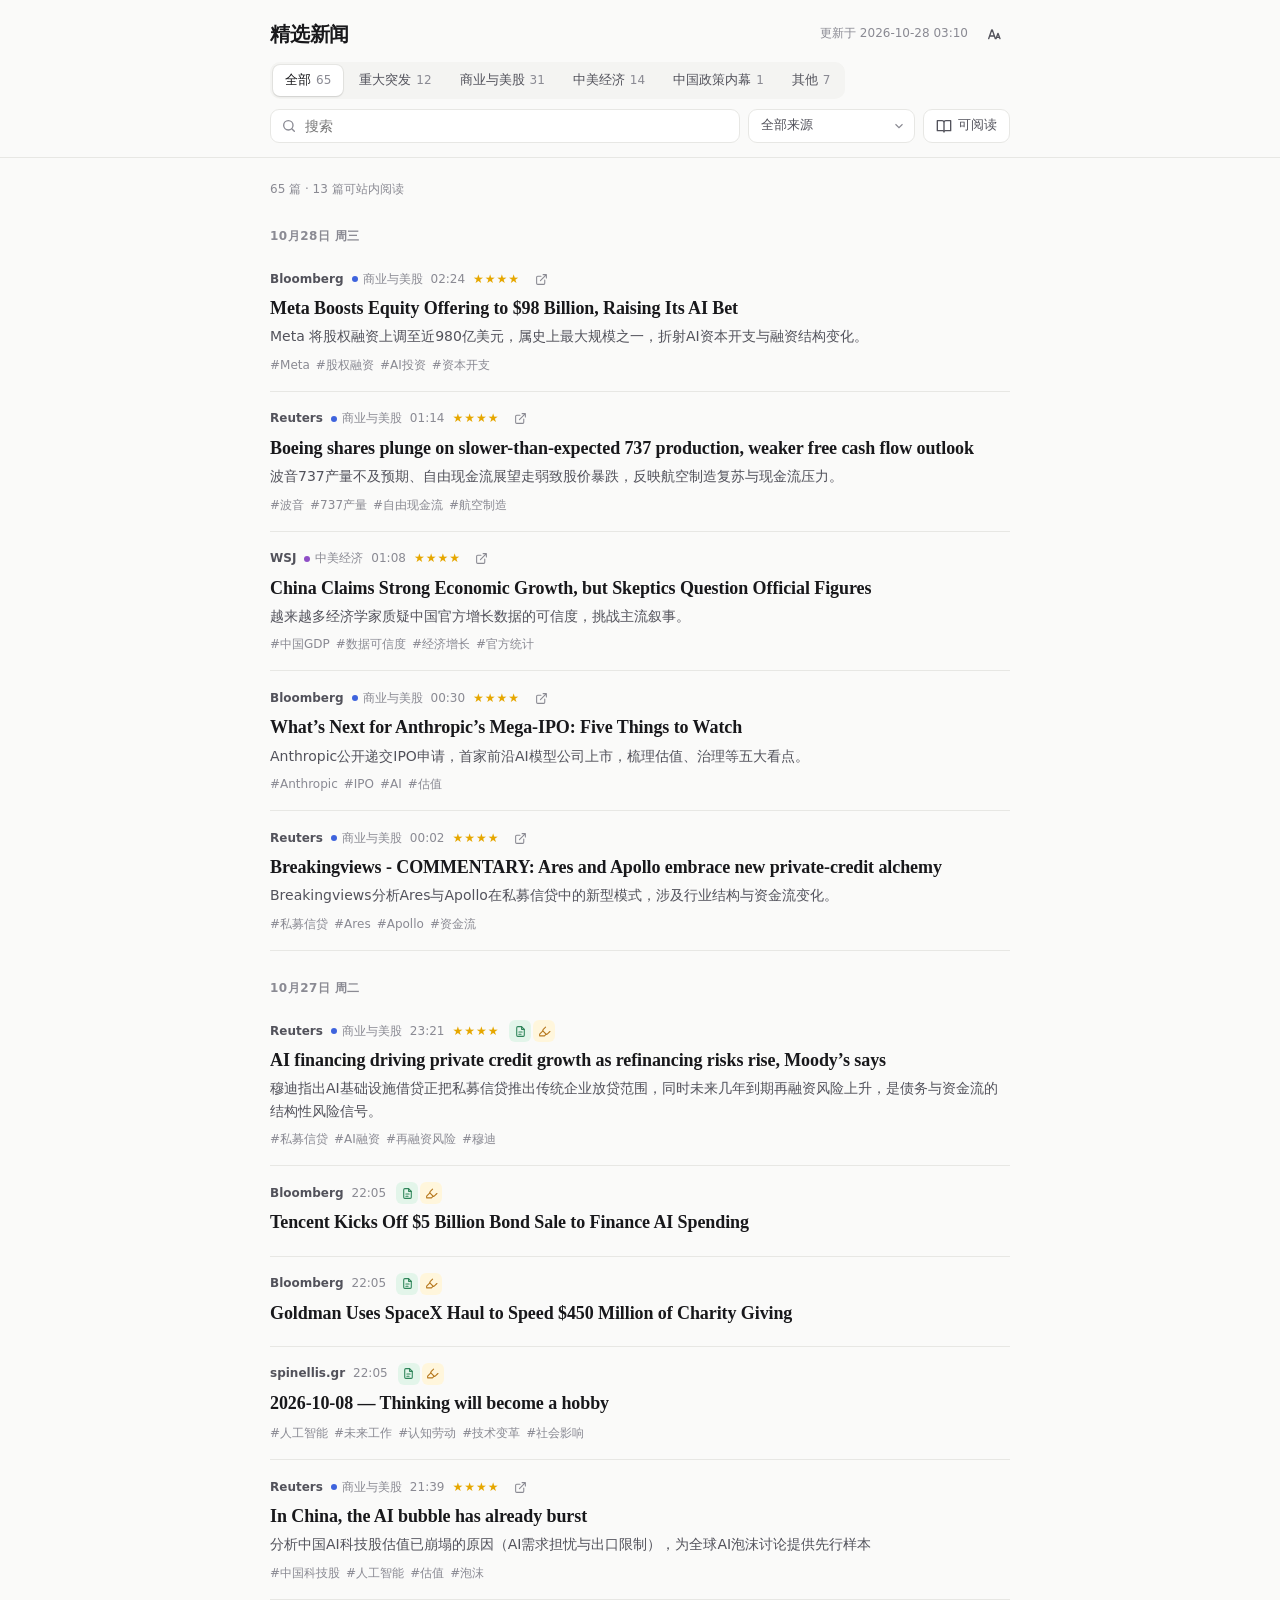
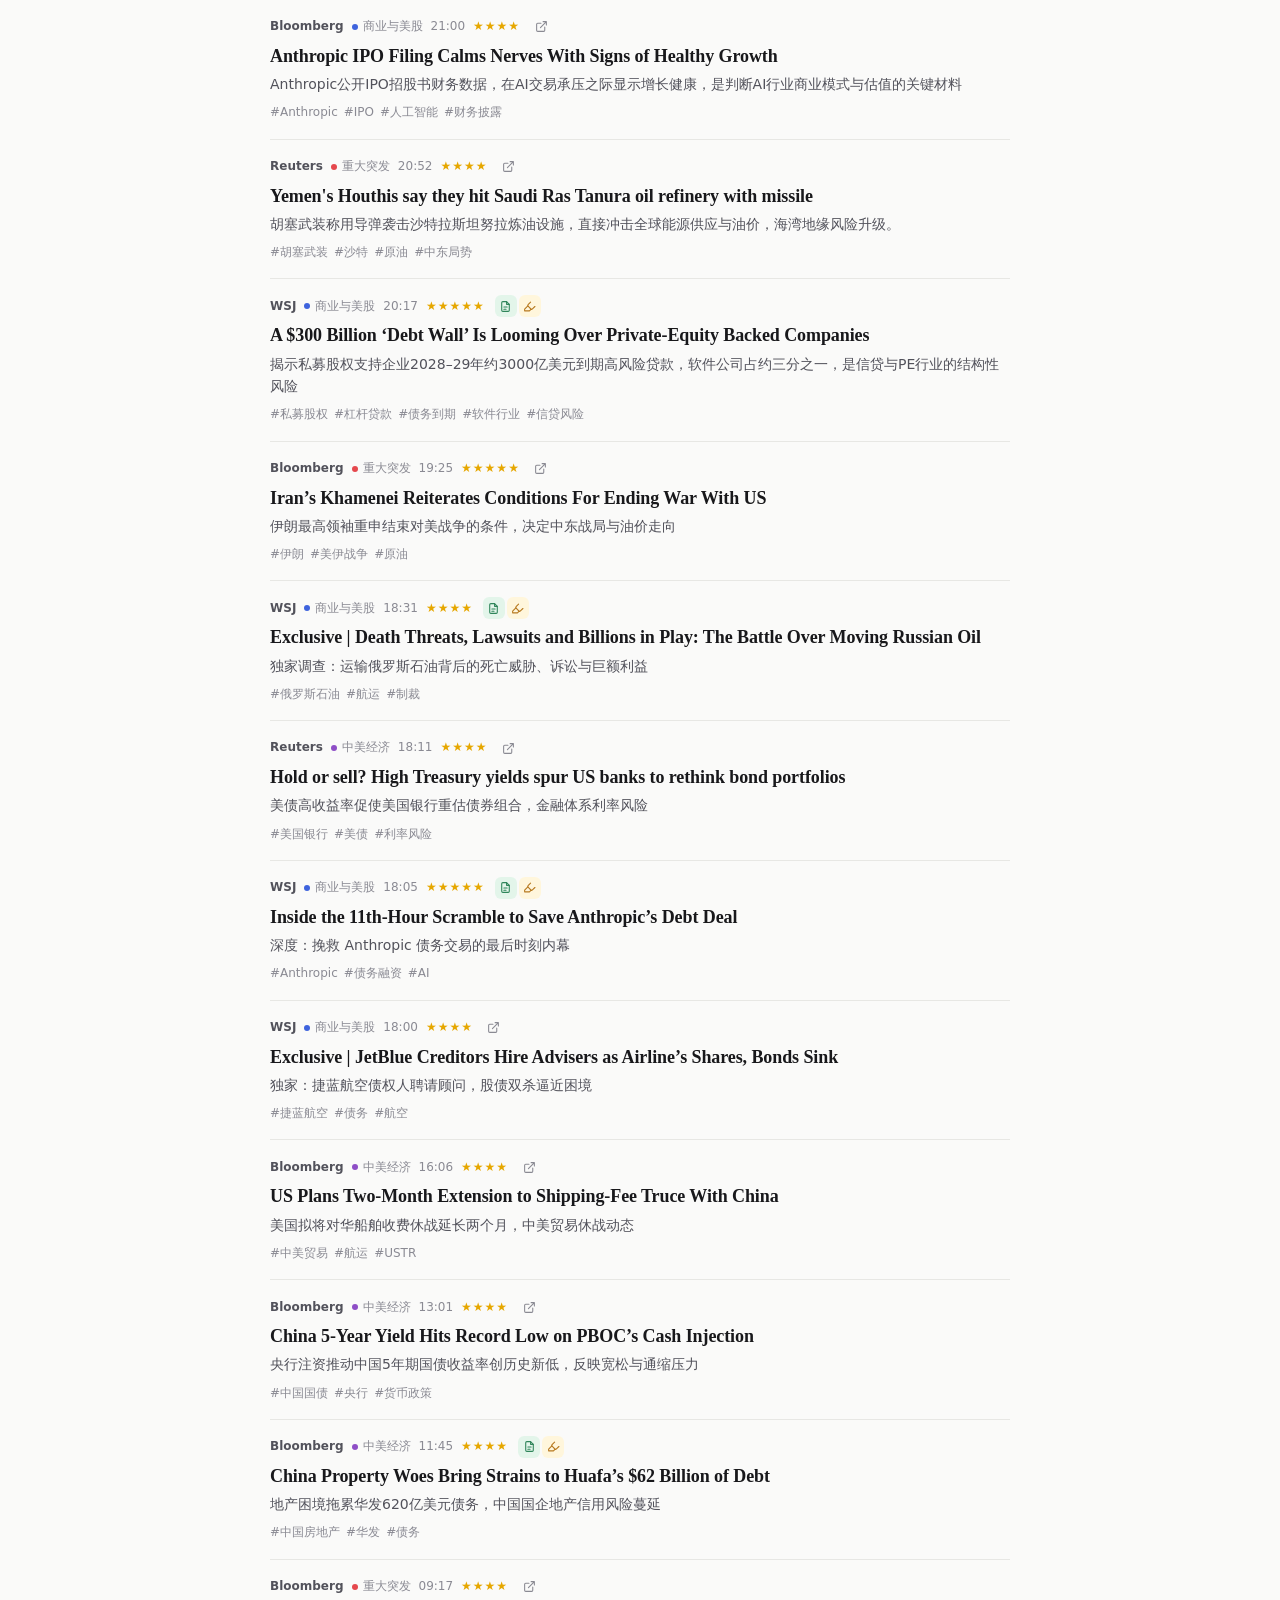
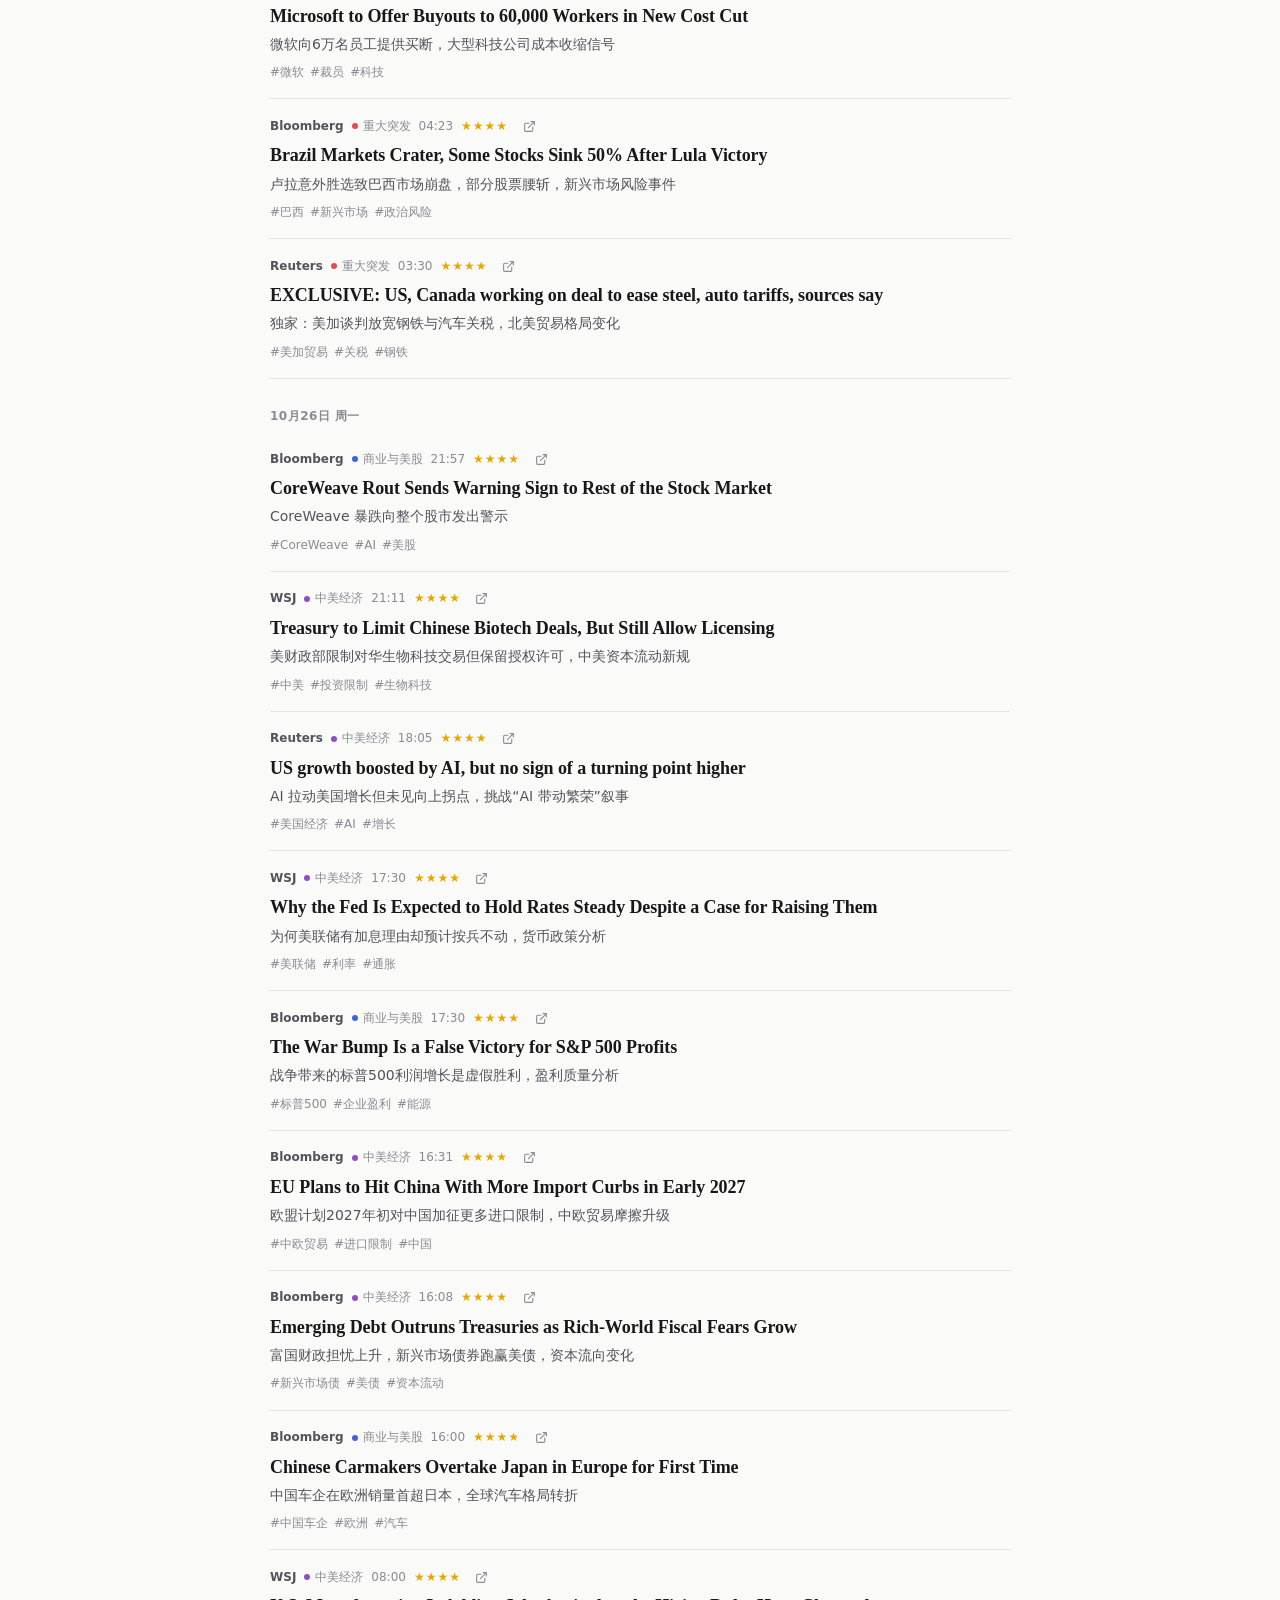
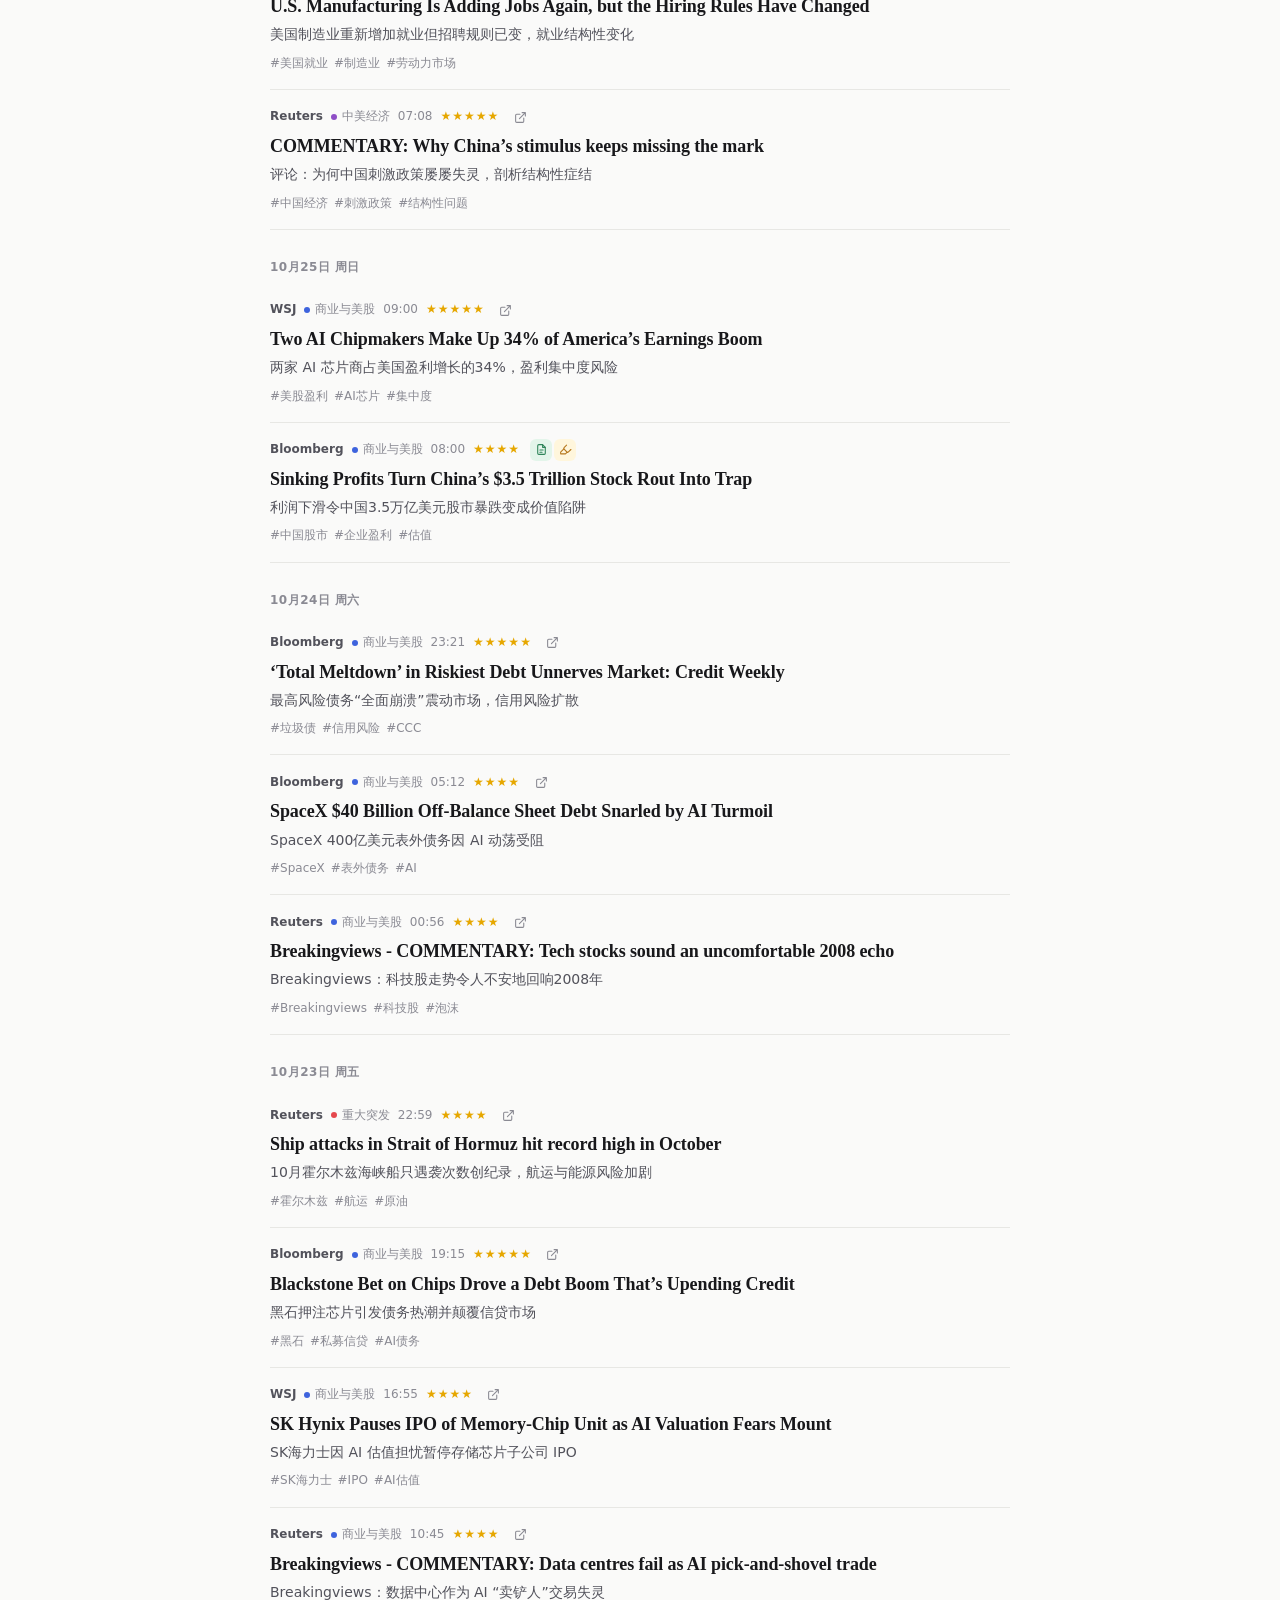
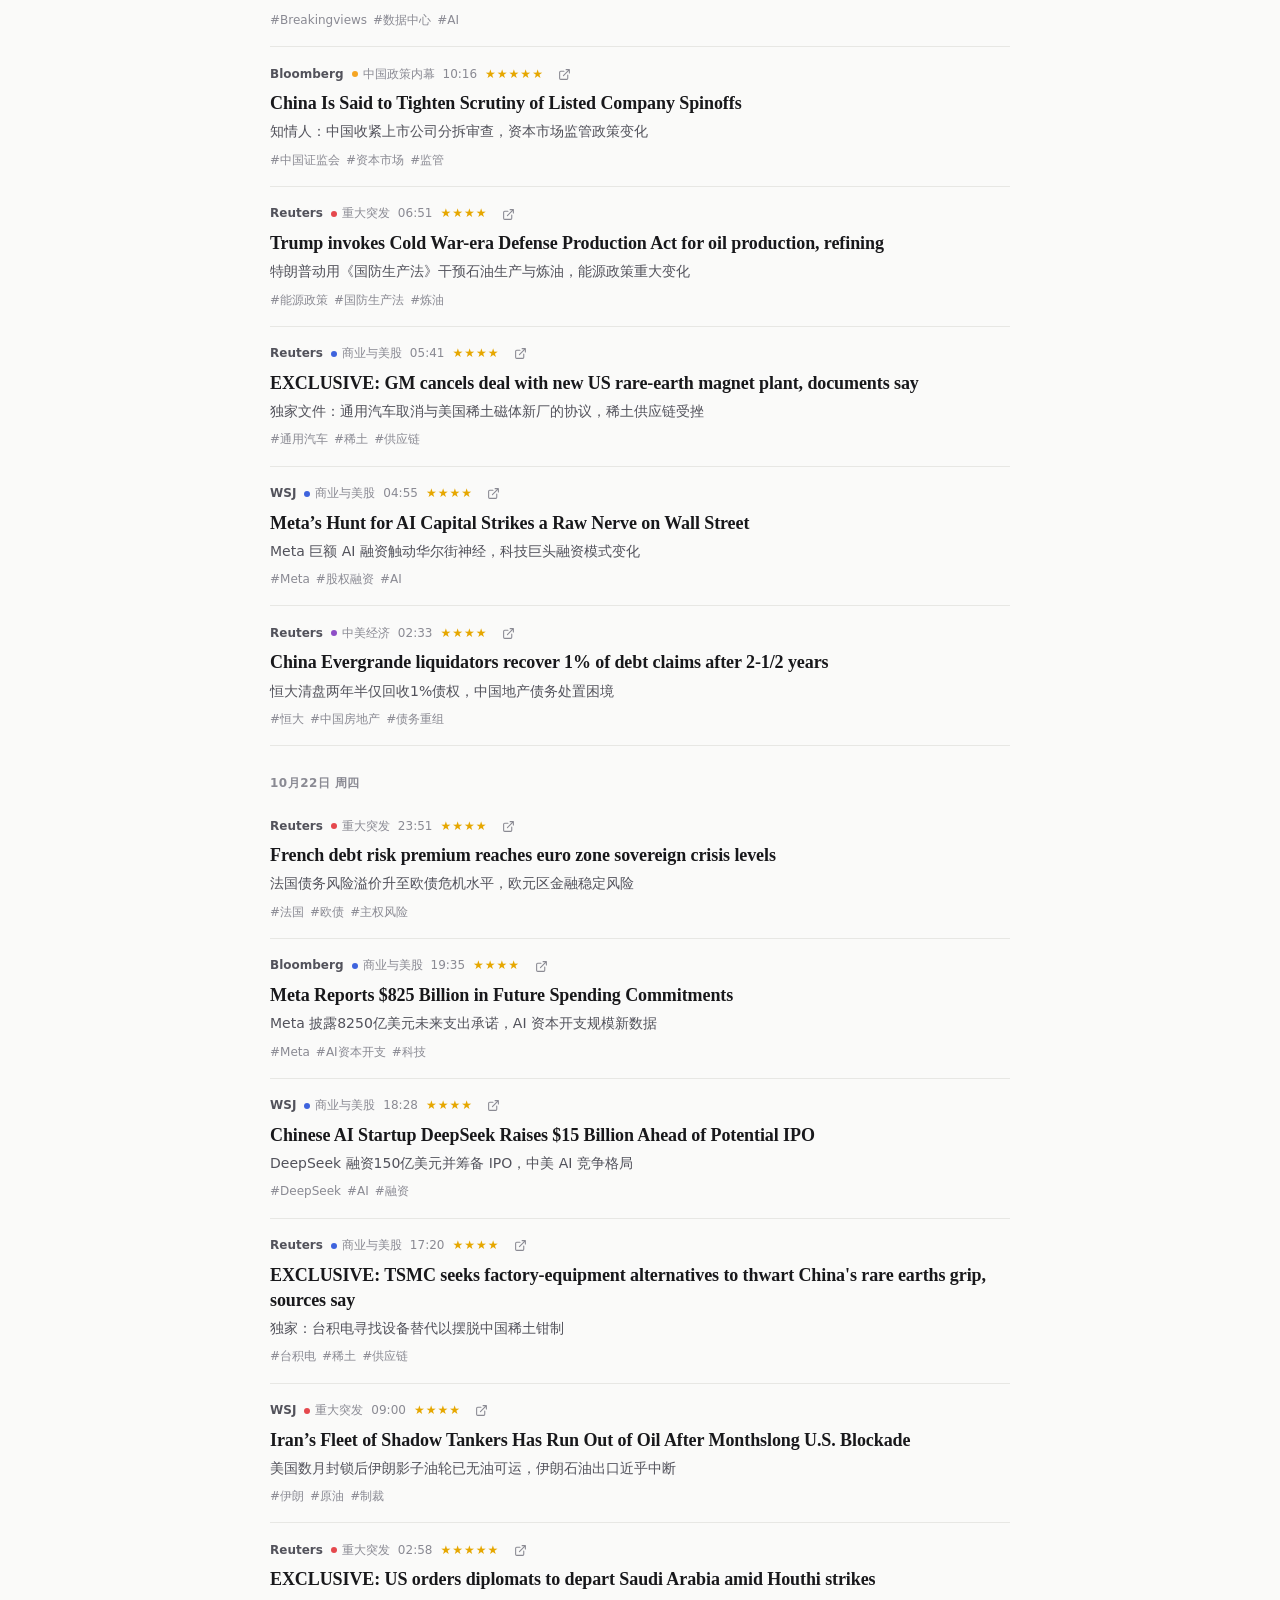
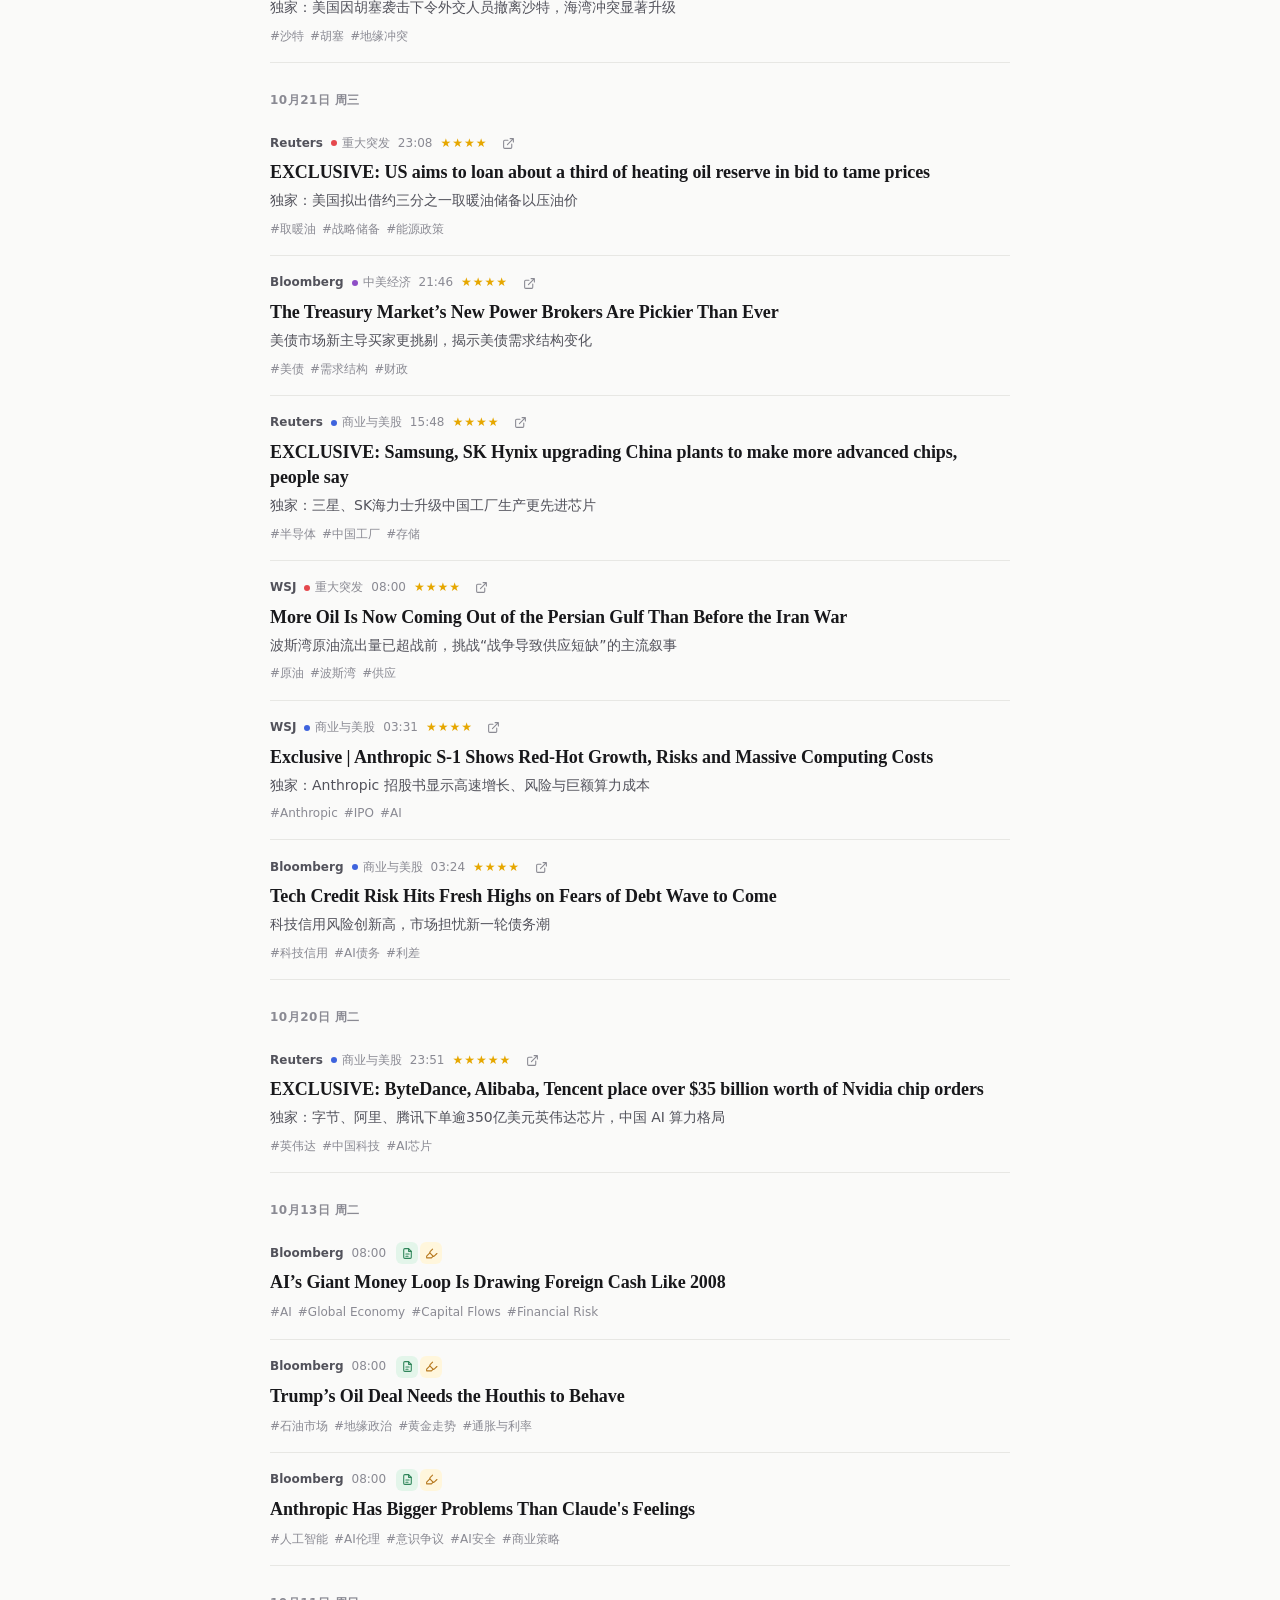
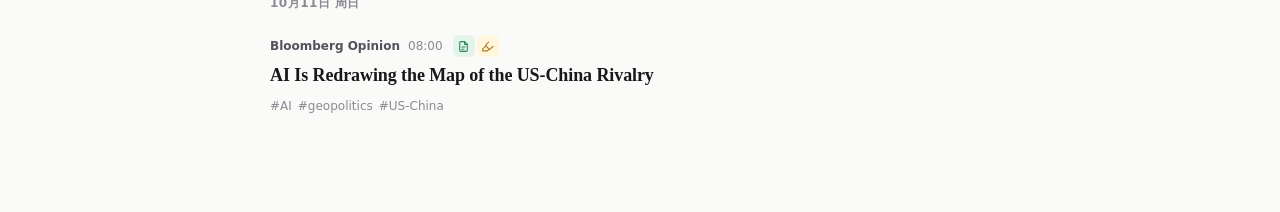
==== news/index.html @ 1a84493f "update news" ====
<!doctype html>
<html lang="zh-CN">
<head>
<meta charset="utf-8">
<meta name="viewport" content="width=device-width, initial-scale=1, viewport-fit=cover">
<meta name="referrer" content="no-referrer">
<title>精选新闻</title>
<style>
:root{--fs:19px;--k:1;--rfont:var(--serif);--bg:#fafaf9;--card:#fff;--soft:#f4f4f2;--hover:#ececea;--fg:#18181b;--fg2:#52525b;--fg3:#8a8a93;--line:#e7e7e4;
--accent:#4f5bd5;--accent-soft:#eef0ff;--word:#b7791f;--word-soft:#fff6dc;--phrase:#2f855a;--phrase-soft:#e3f5ea;--sentence:#4f5bd5;--sentence-soft:#e9edff;
--shadow:0 12px 40px -8px #1d1f2333,0 2px 6px #1d1f2314;
--hl-word:#f6b92626;--hl-word-l:#d69e2e99;--hl-phrase:#38b27024;--hl-phrase-l:#2f855a99;--hl-sentence:#5a67d814;--hl-sentence-l:#5a67d899;
--sans:-apple-system,BlinkMacSystemFont,"Segoe UI","PingFang SC","Hiragino Sans GB","Microsoft YaHei",system-ui,sans-serif;
--serif:"Charter","Iowan Old Style","Source Serif Pro",Georgia,"Songti SC",serif}
:root[data-theme=dark]{--bg:#141416;--card:#1c1c1f;--soft:#232327;--hover:#2c2c31;--fg:#ececee;--fg2:#a8a8b0;--fg3:#77777f;--line:#2e2e33;
--accent:#8f99ff;--accent-soft:#2a2d48;--word:#f0b955;--word-soft:#3a3120;--phrase:#68d391;--phrase-soft:#1f3529;--sentence:#8f99ff;--sentence-soft:#272b45;
--shadow:0 12px 40px -8px #000a,0 2px 6px #0006;--hl-word:#f0b95533;--hl-phrase:#68d39129;--hl-sentence:#8f99ff1f}
:root[data-theme=sepia]{--bg:#f5eee1;--card:#fbf6ec;--soft:#ede4d3;--hover:#e6dcc8;--fg:#3a3026;--fg2:#6b5d4d;--fg3:#998a76;--line:#e2d7c3;--accent:#9a5b2e;--accent-soft:#f1e2cf;--hl-sentence:#9a5b2e14;--hl-sentence-l:#9a5b2e88}
:root[data-theme=green]{--bg:#e6efe2;--card:#eff5ec;--soft:#dae6d5;--hover:#d0dfca;--fg:#25311f;--fg2:#4f5f47;--fg3:#7d8c75;--line:#cfdcc9;--accent:#3b7a57;--accent-soft:#d6e8da}

*{box-sizing:border-box}
html{-webkit-text-size-adjust:100%;-webkit-tap-highlight-color:transparent}
body{margin:0;background:var(--bg);transition:background .2s,color .2s;color:var(--fg);font:15px/1.6 var(--sans);-webkit-font-smoothing:antialiased}
button{font:inherit;color:inherit;background:none;border:0;cursor:pointer;padding:0}
a{color:inherit}
.wrap{max-width:780px;margin:0 auto;padding:0 20px}
svg{width:16px;height:16px;flex:none}

/* ---------- list ---------- */
header.top{position:sticky;top:0;z-index:10;transition:transform .25s ease;background:color-mix(in srgb,var(--bg) 88%,transparent);backdrop-filter:saturate(1.4) blur(14px);-webkit-backdrop-filter:saturate(1.4) blur(14px);border-bottom:1px solid var(--line)}
.brand{display:flex;align-items:center;justify-content:space-between;gap:12px;padding:18px 0 12px}
.brand h1{margin:0;font:650 20px/1.2 var(--sans);letter-spacing:-.01em}
.brand .upd{font-size:12px;color:var(--fg3)}
.controls{display:flex;flex-direction:column;gap:10px;padding-bottom:14px}
.seg{display:flex;gap:4px;overflow-x:auto;scrollbar-width:none;padding:3px;background:var(--soft);border-radius:10px;width:max-content;max-width:100%}
.seg::-webkit-scrollbar{display:none}
.seg button{padding:5px 12px;border-radius:7px;font-size:13px;color:var(--fg2);white-space:nowrap;transition:background .15s,color .15s}
.seg button:hover{color:var(--fg)}
.seg button.on{background:var(--card);color:var(--fg);box-shadow:0 1px 2px #0000001a,0 0 0 1px var(--line)}
.seg button .n{margin-left:5px;color:var(--fg3);font-size:12px}
.row2{display:flex;gap:8px;align-items:center;flex-wrap:wrap}
.search{flex:1;min-width:200px;position:relative}
.search svg{position:absolute;left:11px;top:50%;transform:translateY(-50%);color:var(--fg3)}
.search input{width:100%;height:34px;border:1px solid var(--line);background:var(--card);border-radius:9px;padding:0 12px 0 34px;font:inherit;font-size:14px;color:var(--fg);outline:none}
.search input:focus{border-color:var(--accent);box-shadow:0 0 0 3px var(--accent-soft)}
.pill{height:34px;padding:0 12px;border:1px solid var(--line);background:var(--card);border-radius:9px;font-size:13px;color:var(--fg2);display:inline-flex;align-items:center;gap:6px}
.pill.on{border-color:var(--fg);color:var(--fg)}
select.pill{appearance:none;padding-right:28px;background-image:url("data:image/svg+xml,%3Csvg xmlns='http://www.w3.org/2000/svg' viewBox='0 0 24 24' fill='none' stroke='%238a8a93' stroke-width='2'%3E%3Cpath d='m6 9 6 6 6-6'/%3E%3C/svg%3E");background-repeat:no-repeat;background-position:right 8px center;background-size:14px;cursor:pointer;font:inherit;font-size:13px}
main.list{padding-top:8px;padding-bottom:calc(80px + env(safe-area-inset-bottom))}
.count{font-size:12px;color:var(--fg3);margin:14px 0 4px}
.day{position:relative;font-size:12px;font-weight:600;color:var(--fg3);letter-spacing:.04em;margin:28px 0 6px}
.item.busy{opacity:.55}
.item{display:block;padding:16px 0;border-bottom:1px solid var(--line);text-decoration:none;cursor:pointer}
.item:last-child{border-bottom:0}
.item:hover .t{color:var(--accent)}
.m{display:flex;align-items:center;gap:8px;font-size:12px;color:var(--fg3);flex-wrap:wrap}
.m .src{color:var(--fg2);font-weight:600}
.dot{width:6px;height:6px;border-radius:50%;background:var(--fg3);display:inline-block}
.topic{display:inline-flex;align-items:center;gap:5px}
.tp-breaking .dot{background:#e5484d}.tp-business_markets .dot{background:#3e63dd}.tp-china_us_economy .dot{background:#8e4ec6}.tp-china_policy_insider .dot{background:#f5a524}
.stars{color:#e6a700;letter-spacing:1px}
.badge{display:inline-flex;align-items:center;gap:4px;height:20px;padding:0 7px;border-radius:999px;font-size:11px;font-weight:600}
.st{display:inline-flex;align-items:center;gap:2px;margin-left:2px}
.st i{width:22px;height:22px;border-radius:6px;display:inline-flex;align-items:center;justify-content:center}
.st i svg{width:13px;height:13px}
.st .s-text{color:var(--phrase);background:var(--phrase-soft)}
.st .s-ana{color:var(--word);background:var(--word-soft)}
.st .s-ext{color:var(--fg3)}
.b-ext{color:var(--fg3)}
.t{font:600 calc(18px*var(--k))/1.4 var(--serif);margin:6px 0 4px;color:var(--fg);transition:color .15s;letter-spacing:-.005em}
.r{margin:0;font-size:calc(14px*var(--k));color:var(--fg2)}
.tags{display:flex;gap:6px;flex-wrap:wrap;margin-top:8px}
.tag{font-size:12px;color:var(--fg3);cursor:pointer}
.tag:hover{color:var(--accent)}
.empty{color:var(--fg3);text-align:center;padding:60px 0}

/* ---------- reader ---------- */
.rbar{position:sticky;top:0;z-index:10;background:color-mix(in srgb,var(--bg) 88%,transparent);backdrop-filter:blur(14px);-webkit-backdrop-filter:blur(14px);border-bottom:1px solid var(--line)}
.rbar .wrap{display:flex;align-items:center;gap:10px;height:52px}
.back{display:inline-flex;align-items:center;gap:6px;height:32px;padding:0 10px 0 6px;border-radius:8px;color:var(--fg2);font-size:14px}
.back:hover{background:var(--hover);color:var(--fg)}
.rbar .sp{flex:1}
.legend{display:flex;gap:4px}
.legend button{height:28px;padding:0 10px;border-radius:999px;font-size:12px;font-weight:600;border:1px solid var(--line);color:var(--fg3);display:inline-flex;align-items:center;gap:5px}
.legend button i{width:8px;height:8px;border-radius:2px;display:inline-block}
.legend button.on.lw{background:var(--word-soft);color:var(--word);border-color:transparent}
.legend button.on.lp{background:var(--phrase-soft);color:var(--phrase);border-color:transparent}
.legend button.on.ls{background:var(--sentence-soft);color:var(--sentence);border-color:transparent}
.lw i{background:var(--word)}.lp i{background:var(--phrase)}.ls i{background:var(--sentence)}
.icon-btn{width:32px;height:32px;border-radius:8px;display:inline-flex;align-items:center;justify-content:center;color:var(--fg2)}
.icon-btn:hover{background:var(--hover);color:var(--fg)}
article.reader{max-width:700px;margin:0 auto;padding:40px 20px 120px}
.reader .m{margin-bottom:14px}
.reader h1{font:700 calc(34px*var(--k))/1.22 var(--rfont);letter-spacing:-.015em;margin:0 0 14px}
.byline{font-size:14px;color:var(--fg2);margin-bottom:22px}
.why{background:var(--soft);border-radius:12px;padding:14px 16px;font-size:14px;color:var(--fg2);margin:0 0 30px}
.why b{display:block;color:var(--fg3);font-size:11px;font-weight:600;letter-spacing:.06em;margin-bottom:4px}
.hero{margin:0 0 30px}
.hero img{width:100%;border-radius:12px;display:block;background:var(--soft)}
.body p{font-size:var(--fs);line-height:1.75;font-family:var(--rfont);margin:0 0 1.15em;color:var(--fg)}
.hl{cursor:pointer;border-radius:2px;text-underline-offset:4px;transition:background .15s}
.hl-word{background:var(--hl-word);text-decoration:underline solid var(--hl-word-l) 2px}
.hl-phrase{background:var(--hl-phrase);text-decoration:underline solid var(--hl-phrase-l) 2px}
.hl-sentence{background:var(--hl-sentence);text-decoration:underline dotted var(--hl-sentence-l) 2px}
.hl.active{outline:2px solid var(--accent);outline-offset:1px}
body.off-word .hl-word,body.off-phrase .hl-phrase,body.off-sentence .hl-sentence{background:none;text-decoration:none;cursor:text}
.src-link{display:inline-flex;align-items:center;gap:6px;margin-top:30px;font-size:14px;color:var(--fg2);text-decoration:none;border:1px solid var(--line);border-radius:9px;padding:8px 12px}
.src-link:hover{color:var(--fg);border-color:var(--fg3)}
.aa{position:relative}
.panel{position:fixed;z-index:60;width:280px;background:var(--card);border:1px solid var(--line);border-radius:14px;box-shadow:var(--shadow);padding:14px;display:none;font-size:13px;color:var(--fg2)}
.panel.open{display:block;animation:in .16s cubic-bezier(.2,.8,.3,1)}
.panel h5{margin:0 0 8px;font-size:11px;font-weight:600;letter-spacing:.06em;color:var(--fg3)}
.panel .grp+.grp{margin-top:14px}
.swatches{display:flex;gap:8px}
.swatches button{width:40px;height:40px;border-radius:50%;border:1px solid var(--line);position:relative;font-size:11px;color:#555}
.swatches button.on{box-shadow:0 0 0 2px var(--card),0 0 0 4px var(--accent)}
.sizer{display:flex;align-items:center;gap:8px}
.sizer button{width:36px;height:32px;border-radius:8px;border:1px solid var(--line);color:var(--fg)}
.sizer button:hover{background:var(--hover)}
.sizer input{flex:1;accent-color:var(--accent)}
.sizer .v{width:34px;text-align:right;font-variant-numeric:tabular-nums;color:var(--fg)}
.two{display:flex;background:var(--soft);border-radius:9px;padding:3px}
.two button{flex:1;height:30px;border-radius:7px;color:var(--fg2)}
.two button.on{background:var(--card);color:var(--fg);box-shadow:0 1px 2px #0000001a,0 0 0 1px var(--line)}
.loading{color:var(--fg3);padding:80px 0;text-align:center}

/* ---------- popover (ported from popover.ts) ---------- */
.pop{position:fixed;z-index:100;left:0;top:0;display:none}
.card{width:min(400px,calc(100vw - 16px));max-height:min(70vh,560px);display:flex;flex-direction:column;background:var(--card);border:1px solid var(--line);border-radius:14px;box-shadow:var(--shadow);overflow:hidden;animation:in .16s cubic-bezier(.2,.8,.3,1);font:14px/1.6 var(--sans)}
@keyframes in{from{opacity:0;transform:translateY(var(--from,6px)) scale(.98)}}
.card .bar{display:flex;align-items:center;gap:6px;padding:8px 8px 8px 14px;border-bottom:1px solid var(--line);background:var(--soft);font-size:12px;color:var(--fg3)}
.card .bar .label{flex:1;font-weight:600;letter-spacing:.04em}
.card .bar button{width:28px;height:28px;border-radius:8px;display:inline-flex;align-items:center;justify-content:center}
.card .bar button:hover,.actions button:hover{background:var(--hover);color:var(--fg)}
.card .pbody{overflow:auto;overscroll-behavior:contain;padding:4px 16px 14px}
.entry{padding:12px 0}.entry+.entry{border-top:1px dashed var(--line)}
.head{display:flex;align-items:flex-start;gap:8px}
.ttl{flex:1;min-width:0}
.word{font-size:20px;font-weight:700;line-height:1.3;word-break:break-word}
.word.long{font-size:15px;font-weight:600;line-height:1.5}
.meta{display:flex;flex-wrap:wrap;align-items:center;gap:6px;margin-top:4px;color:var(--fg2);font-size:13px}
.chip{display:inline-block;padding:0 8px;border-radius:999px;font-size:11px;font-weight:600;line-height:20px;background:var(--hover);color:var(--fg2)}
.chip.word{background:var(--word-soft);color:var(--word)}.chip.phrase{background:var(--phrase-soft);color:var(--phrase)}.chip.sentence{background:var(--sentence-soft);color:var(--sentence)}
.actions button.saved{color:#e0a100}.actions button.saved svg{fill:currentColor}.actions button.busy{opacity:.45;pointer-events:none}
.tokhint{display:block;width:100%;margin:0 0 18px;padding:10px 12px;border:1px dashed var(--line);border-radius:10px;background:transparent;color:var(--fg3);font:inherit;font-size:13px;cursor:pointer}
.toast{position:fixed;left:50%;bottom:calc(28px + env(safe-area-inset-bottom));transform:translateX(-50%);z-index:80;background:var(--fg);color:var(--bg);font-size:13px;padding:9px 14px;border-radius:10px;box-shadow:0 6px 24px rgba(0,0,0,.18);max-width:calc(100vw - 32px);opacity:0;transition:opacity .2s;pointer-events:none}.toast.on{opacity:1}
.actions{display:flex;gap:2px;margin-top:-2px}.actions button{width:30px;height:30px;border-radius:8px;display:inline-flex;align-items:center;justify-content:center;color:var(--fg2)}
.meaning{margin:10px 0 0;font-size:15px;font-weight:500}
.section{margin-top:12px}
.section h4{margin:0 0 6px;font-size:11px;font-weight:600;letter-spacing:.06em;color:var(--fg3)}
.section p{margin:0}
.translation{padding:10px 12px;border-radius:10px;background:var(--soft);border-left:3px solid var(--accent)}
.example{padding:8px 12px;border-radius:10px;background:var(--soft)}.example+.example{margin-top:6px}
.example .en{font-style:italic}.example .zh{color:var(--fg2);font-size:13px}
.structure{display:flex;flex-direction:column;gap:6px}
.part{display:grid;grid-template-columns:auto 1fr;gap:2px 10px;align-items:baseline}
.part .role{grid-row:span 2;font-size:11px;font-weight:600;padding:0 8px;line-height:20px;border-radius:6px;background:var(--accent-soft);color:var(--accent);white-space:nowrap}
.part .note{grid-column:2;color:var(--fg2);font-size:13px}
.sentence-entry{--analysis-accent:#2f6b57;padding:12px 4px 18px}
.sentence-entry .sentence-label{margin-bottom:8px;color:var(--analysis-accent);font-size:12px;font-weight:600}
.sentence-entry .word{font-size:16px;font-weight:400;line-height:1.65}
.sentence-entry .section{margin-top:12px;padding-top:8px;border-top:1px solid var(--line)}
.sentence-entry .section h4{margin-bottom:4px;color:var(--analysis-accent);font-size:13px;letter-spacing:normal}
.sentence-entry .translation{padding:0;border:0;border-radius:0;background:none;font-size:16px}
.sentence-entry .structure{gap:8px}
.sentence-entry .part{display:flex;flex-direction:column;align-items:stretch;gap:2px;padding-left:10px;border-left:4px solid var(--role-color)}
.sentence-entry .part .role{padding:0;background:none;color:var(--role-color);font-size:12px;line-height:1.6;white-space:normal}
.sentence-entry .part .note{font-size:12px}
.role-color{--role-color:var(--role-light);color:var(--role-color)}
:root[data-theme=dark] .sentence-entry{--analysis-accent:#8fd3b6}:root[data-theme=dark] .role-color{--role-color:var(--role-dark)}
.foot{padding:6px 14px;border-top:1px solid var(--line);font-size:11px;color:var(--fg3);background:var(--soft)}
kbd{font:inherit;padding:0 4px;border:1px solid var(--line);border-radius:4px;background:var(--card)}
.sheet-handle{display:none}
@media(max-width:600px){
 .wrap{padding:0 16px}
 .brand{padding:12px 0 10px}.brand h1{font-size:18px}.brand .upd{display:none}
 .controls{gap:8px;padding-bottom:10px}
 .seg{max-width:calc(100vw - 32px)}.seg button{padding:6px 11px}
 .row2{flex-wrap:nowrap}.search{min-width:0}
 .search input,.pill{height:38px;font-size:16px}
 .pill{padding:0 10px;font-size:14px}select.pill{max-width:108px;font-size:14px}
 .pill#only span{display:none}
 header.top.hide{transform:translateY(-100%)}
 .seg{-webkit-mask-image:linear-gradient(90deg,#000 88%,transparent);mask-image:linear-gradient(90deg,#000 88%,transparent);padding-right:24px}
 .item{padding:14px 16px;margin:0 -16px}.item:active{background:var(--hover)}.t{margin:5px 0 3px}
 .stars{font-size:11px;letter-spacing:0}
 .card{touch-action:pan-y}.card.dragging{transition:none!important;animation:none!important}
 .day{margin:22px 0 4px}
 .rbar .wrap{height:50px;gap:6px}
 .legend button{height:30px;padding:0 9px}.legend button span{display:none}
 .icon-btn{width:38px;height:38px}
 article.reader{padding:24px 18px calc(110px + env(safe-area-inset-bottom))}
 .reader h1{font-size:calc(26px*var(--k))}
 .byline{font-size:13px;margin-bottom:18px}
 .hero{margin:0 -18px 24px}.hero img{border-radius:0}
 .why{padding:12px 14px;margin-bottom:24px}
 .pop{left:0;right:0;top:auto!important;bottom:0;transform:none!important}
 .card{width:100%;max-height:68vh;border-radius:18px 18px 0 0;border-bottom:0;padding-bottom:env(safe-area-inset-bottom);--from:40px!important}
 .card .foot{display:none}
 .sheet-handle{display:block;width:36px;height:5px;border-radius:3px;background:var(--line);margin:8px auto 0}
 .card .bar{background:var(--card);border-bottom:1px solid var(--line);padding-top:4px}
 .actions button,.card .bar button{width:38px;height:38px}
 .panel{position:fixed;left:0;right:0;top:auto;bottom:0;width:auto;border-radius:18px 18px 0 0;padding:18px 18px calc(22px + env(safe-area-inset-bottom));border-bottom:0}
 .swatches{justify-content:space-between}.swatches button{width:46px;height:46px}
 .sizer button{width:44px;height:38px}.two button{height:36px}
}
@media(prefers-reduced-motion:reduce){.card{animation:none}}
</style>
</head>
<body>
<div id="app"></div>
<div class="pop" id="pop"><div class="card" role="dialog"><div class="sheet-handle"></div><div class="bar"><span class="label" id="popLabel">AI 解析</span><button id="popClose" title="关闭 (Esc)" aria-label="关闭"></button></div><div class="pbody" id="popBody"></div><div class="foot">点击高亮查看解析 · <kbd>Esc</kbd> 关闭</div></div></div>
<script id="data" type="application/json">[{"id": "6ae0f72836ba428d3ebb356f", "title": "Meta Boosts Equity Offering to $98 Billion, Raising Its AI Bet", "url": "https://www.bloomberg.com/news/videos/2026-10-27/bloomberg-tech-10-27-2026-video", "source": "Bloomberg", "author": "", "topic": "business_markets", "score": 4, "reason": "Meta 将股权融资上调至近980亿美元，属史上最大规模之一，折射AI资本开支与融资结构变化。", "summary": "Bloomberg’s Ed Ludlow takes a look at Meta's plan to boost its equity offering to almost $98 billion, one of the largest ever, as it raises its bet on AI. Plus, Anthropic's IPO could be a defining test for the AI boom, as its S-1 filing reveals staggering growth, spending and losses. And, Anduril fo", "tags": ["Meta", "股权融资", "AI投资", "资本开支"], "time": "2026-10-28 02:24", "hasText": false, "hasAnalysis": false}, {"id": "6ae0e9a836ba428d3ebb3551", "title": "Boeing shares plunge on slower-than-expected 737 production, weaker free cash flow outlook", "url": "https://www.reuters.com/business/aerospace-defense/boeing-jetliner-production-challenges-weigh-third-quarter-results-2026-10-27/", "source": "Reuters", "author": "", "topic": "business_markets", "score": 4, "reason": "波音737产量不及预期、自由现金流展望走弱致股价暴跌，反映航空制造复苏与现金流压力。", "summary": "", "tags": ["波音", "737产量", "自由现金流", "航空制造"], "time": "2026-10-28 01:14", "hasText": false, "hasAnalysis": false}, {"id": "6ae0dbac36ba428d3ebb352d", "title": "China Claims Strong Economic Growth, but Skeptics Question Official Figures", "url": "https://www.wsj.com/economy/china-claims-strong-economic-growth-but-skeptics-question-official-figures-22e583db", "source": "WSJ", "author": "", "topic": "china_us_economy", "score": 4, "reason": "越来越多经济学家质疑中国官方增长数据的可信度，挑战主流叙事。", "summary": "Beijing has reported robust growth this year, but a growing chorus of economists are asking if the numbers accurate.", "tags": ["中国GDP", "数据可信度", "经济增长", "官方统计"], "time": "2026-10-28 01:08", "hasText": false, "hasAnalysis": false}, {"id": "6ae0d52236ba428d3ebb350d", "title": "What’s Next for Anthropic’s Mega-IPO: Five Things to Watch", "url": "https://www.bloomberg.com/news/articles/2026-10-27/what-s-next-for-anthropic-s-mega-ipo-five-things-to-watch", "source": "Bloomberg", "author": "", "topic": "business_markets", "score": 4, "reason": "Anthropic公开递交IPO申请，首家前沿AI模型公司上市，梳理估值、治理等五大看点。", "summary": "Anthropic PBC filed publicly for an initial public offering, a major milestone ahead of the first-ever listing of a frontier AI model company. Here are five things investors should be looking for in the weeks ahead.", "tags": ["Anthropic", "IPO", "AI", "估值"], "time": "2026-10-28 00:30", "hasText": false, "hasAnalysis": false}, {"id": "6ae0ce0236ba428d3ebb34fb", "title": "Breakingviews - COMMENTARY: Ares and Apollo embrace new private-credit alchemy", "url": "https://www.reuters.com/commentary/breakingviews/ares-apollo-embrace-new-private-credit-alchemy-2026-10-27/", "source": "Reuters", "author": "", "topic": "business_markets", "score": 4, "reason": "Breakingviews分析Ares与Apollo在私募信贷中的新型模式，涉及行业结构与资金流变化。", "summary": "", "tags": ["私募信贷", "Ares", "Apollo", "资金流"], "time": "2026-10-28 00:02", "hasText": false, "hasAnalysis": false}, {"id": "6ae0c17b36ba428d3ebb34b3", "title": "AI financing driving private credit growth as refinancing risks rise, Moody’s says", "url": "https://www.reuters.com/legal/transactional/ai-financing-driving-private-credit-growth-refinancing-risks-rise-moodys-says-2026-10-27/", "source": "Reuters", "author": "", "topic": "business_markets", "score": 4, "reason": "穆迪指出AI基础设施借贷正把私募信贷推出传统企业放贷范围，同时未来几年到期再融资风险上升，是债务与资金流的结构性风险信号。", "summary": "穆迪预计五大美国超大规模云厂商与CoreWeave 2027年资本开支近1万亿美元，融资来自现金流、债务及合资、特殊目的实体。2027至2029年到期贷款将考验弱势借款人再融资能力，循环融资风险也受关注。", "tags": ["私募信贷", "AI融资", "再融资风险", "穆迪"], "time": "2026-10-27 23:21", "hasText": true, "hasAnalysis": true}, {"id": "6ae0af92ac257d9262f09c7a", "title": "Tencent Kicks Off $5 Billion Bond Sale to Finance AI Spending", "url": "https://www.bloomberg.com/news/articles/2026-10-13/tencent-kicks-off-5-billion-bond-sale-to-finance-ai-spending?srnd=phx-technology", "source": "Bloomberg", "author": "Janice Huang", "topic": "", "score": null, "reason": "", "summary": "腾讯启动美元和离岸人民币债券发行，规模约 50 亿美元，主要用于采购芯片等 AI 资本开支。10 年和 20 年期美元债初始指导价约为美债加 115 和 140 个基点，离岸人民币 10 年、30 年期约 2.9% 和 3.5%。这是全球科技公司为 AI 举债潮的一部分，但投资者对数据中心与模型投入能否带来足够回报的担忧也在上升。", "tags": [], "time": "2026-10-27 22:05", "hasText": true, "hasAnalysis": true}, {"id": "6ae0af93ac257d9262f09c7b", "title": "Goldman Uses SpaceX Haul to Speed $450 Million of Charity Giving", "url": "https://www.bloomberg.com/news/articles/2026-10-13/goldman-uses-spacex-haul-to-speed-450-million-of-charity-giving?srnd=phx-finance", "source": "Bloomberg", "author": "Denitsa Tsekova, Todd Gillespie", "topic": "", "score": null, "reason": "", "summary": "SpaceX 以 1.77 万亿美元估值上市后，高盛帮早年入股的富裕客户获得巨额回报，自己也分得数亿美元。高盛把这笔意外收入用于提前进行 4.5 亿美元慈善捐赠以节税，令三季度摊薄每股收益减少约 1 美元。此事也显示高盛逾 4 万亿美元的资管与财富管理部门为客户争取上市前投资机会的能力。", "tags": [], "time": "2026-10-27 22:05", "hasText": true, "hasAnalysis": true}, {"id": "6ae0af93ac257d9262f09c7d", "title": "2026-10-08 — Thinking will become a hobby", "url": "https://www.spinellis.gr/blog/20261008/?li261008", "source": "spinellis.gr", "author": "Diomidis Spinellis", "topic": "", "score": null, "reason": "", "summary": "作者 Spinellis 认为，AI 在性能、成本和全天候可用性上全面压过人类，大部分认知工作将被取代。知识工作者的反抗会比以往技术革命更激烈，政府也会试图用监管和税收限制 AI，但大概率挡不住。他的结论是：思考作为谋生手段会萎缩，最终像打猎一样变成一种闲暇爱好。", "tags": ["人工智能", "未来工作", "认知劳动", "技术变革", "社会影响"], "time": "2026-10-27 22:05", "hasText": true, "hasAnalysis": true}, {"id": "6ae0a992ac257d9262f09c23", "title": "In China, the AI bubble has already burst", "url": "https://www.reuters.com/world/china/china-ai-bubble-has-already-burst-2026-10-26/", "source": "Reuters", "author": "", "topic": "business_markets", "score": 4, "reason": "分析中国AI科技股估值已崩塌的原因（AI需求担忧与出口限制），为全球AI泡沫讨论提供先行样本", "summary": "While global tech stocks teeter, in China they have already crashed as lofty valuations collapse under worries about AI demand and curbs on Chinese exports.", "tags": ["中国科技股", "人工智能", "估值", "泡沫"], "time": "2026-10-27 21:39", "hasText": false, "hasAnalysis": false}, {"id": "6ae0a992ac257d9262f09c24", "title": "Anthropic IPO Filing Calms Nerves With Signs of Healthy Growth", "url": "https://www.bloomberg.com/news/articles/2026-10-27/anthropic-ipo-filing-calms-nerves-with-signs-of-healthy-growth", "source": "Bloomberg", "author": "", "topic": "business_markets", "score": 4, "reason": "Anthropic公开IPO招股书财务数据，在AI交易承压之际显示增长健康，是判断AI行业商业模式与估值的关键材料", "summary": "Anthropic PBC set itself a challenge by opening its books to prospective IPO investors right after a punishing week for the artificial intelligence trade. When Wall Street took a close look, it generally liked what it saw.", "tags": ["Anthropic", "IPO", "人工智能", "财务披露"], "time": "2026-10-27 21:00", "hasText": false, "hasAnalysis": false}, {"id": "6ae0b20eac257d9262f09c82", "title": "Yemen's Houthis say they hit Saudi Ras Tanura oil refinery with missile", "url": "https://www.reuters.com/business/energy/yemens-houthis-say-they-launched-an-attack-saudi-ras-tanura-oil-refinery-2026-10-27/", "source": "Reuters", "author": "", "topic": "breaking", "score": 4, "reason": "胡塞武装称用导弹袭击沙特拉斯坦努拉炼油设施，直接冲击全球能源供应与油价，海湾地缘风险升级。", "summary": "", "tags": ["胡塞武装", "沙特", "原油", "中东局势"], "time": "2026-10-27 20:52", "hasText": false, "hasAnalysis": false}, {"id": "6ae0a992ac257d9262f09c22", "title": "A $300 Billion ‘Debt Wall’ Is Looming Over Private-Equity Backed Companies", "url": "https://www.wsj.com/finance/investing/a-300-billion-debt-wall-is-looming-over-private-equity-backed-companies-d6359497", "source": "WSJ", "author": "", "topic": "business_markets", "score": 5, "reason": "揭示私募股权支持企业2028–29年约3000亿美元到期高风险贷款，软件公司占约三分之一，是信贷与PE行业的结构性风险", "summary": "私募股权持有公司面临约3000亿美元债务墙：2028年到期约1400亿、2029年约1600亿，而2023–2025年平均两年到期量约600亿。软件公司约占三分之一，约四分之一为CCC+及以下。利率上升使再融资更难，基金正谈判展期，否则可能被债权人接管。", "tags": ["私募股权", "杠杆贷款", "债务到期", "软件行业", "信贷风险"], "time": "2026-10-27 20:17", "hasText": true, "hasAnalysis": true}, {"id": "6ae0aa99ac257d9262f09c26", "title": "Iran’s Khamenei Reiterates Conditions For Ending War With US", "url": "https://www.bloomberg.com/news/articles/2026-10-27/iran-s-supreme-leader-and-top-security-chief-discuss-war-hormuz-mvqlnngi", "source": "Bloomberg", "author": "", "topic": "breaking", "score": 5, "reason": "伊朗最高领袖重申结束对美战争的条件，决定中东战局与油价走向", "summary": "Iran’s Supreme Leader reiterated his country’s conditions for ending the war with the US, amid a regional diplomatic push to avert a fresh round of fighting in the Persian Gulf.", "tags": ["伊朗", "美伊战争", "原油"], "time": "2026-10-27 19:25", "hasText": false, "hasAnalysis": false}, {"id": "6ae0ab15ac257d9262f09c55", "title": "Exclusive | Death Threats, Lawsuits and Billions in Play: The Battle Over Moving Russian Oil", "url": "https://www.wsj.com/world/russia/death-threats-lawsuits-and-billions-in-play-the-battle-over-moving-russian-oil-1daea5ce", "source": "WSJ", "author": "", "topic": "business_markets", "score": 4, "reason": "独家调查：运输俄罗斯石油背后的死亡威胁、诉讼与巨额利益", "summary": "一名前德银高管起诉受制裁的俄罗斯石油交易商Coral网络，阿联酋法院已冻结对方逾7亿美元俄能源销售收入。案件揭示制裁下俄每年超1500亿美元原油和燃料出口的中间商运作与资金规模。", "tags": ["俄罗斯石油", "航运", "制裁"], "time": "2026-10-27 18:31", "hasText": true, "hasAnalysis": true}, {"id": "6ae0aa99ac257d9262f09c3a", "title": "Hold or sell? High Treasury yields spur US banks to rethink bond portfolios", "url": "https://www.reuters.com/legal/transactional/hold-or-sell-high-treasury-yields-spur-us-banks-rethink-bond-portfolios-2026-10-27/", "source": "Reuters", "author": "", "topic": "china_us_economy", "score": 4, "reason": "美债高收益率促使美国银行重估债券组合，金融体系利率风险", "summary": "", "tags": ["美国银行", "美债", "利率风险"], "time": "2026-10-27 18:11", "hasText": false, "hasAnalysis": false}, {"id": "6ae0aa99ac257d9262f09c42", "title": "Inside the 11th-Hour Scramble to Save Anthropic’s Debt Deal", "url": "https://www.wsj.com/articles/inside-the-11th-hour-scramble-to-save-anthropics-debt-deal-1c8ad883", "source": "WSJ", "author": "", "topic": "business_markets", "score": 5, "reason": "深度：挽救 Anthropic 债务交易的最后时刻内幕", "summary": "博通CEO陈福阳为Anthropic促成总额630亿美元的芯片租赁融资，创史上最大AI债务交易。银行因利率上升和AI风险敞口担忧，要求更好条款才肯出资420亿美元，博通最终接受更高利率并提供违约担保。", "tags": ["Anthropic", "债务融资", "AI"], "time": "2026-10-27 18:05", "hasText": true, "hasAnalysis": true}, {"id": "6ae0ab15ac257d9262f09c54", "title": "Exclusive | JetBlue Creditors Hire Advisers as Airline’s Shares, Bonds Sink", "url": "https://www.wsj.com/pro/bankruptcy/jetblue-creditors-huddle-with-restructuring-adviser-as-bonds-shares-sink-43866c42", "source": "WSJ", "author": "", "topic": "business_markets", "score": 4, "reason": "独家：捷蓝航空债权人聘请顾问，股债双杀逼近困境", "summary": "", "tags": ["捷蓝航空", "债务", "航空"], "time": "2026-10-27 18:00", "hasText": false, "hasAnalysis": false}, {"id": "6ae0aa99ac257d9262f09c31", "title": "US Plans Two-Month Extension to Shipping-Fee Truce With China", "url": "https://www.bloomberg.com/news/articles/2026-10-27/us-plans-two-month-extension-to-shipping-fee-truce-with-china", "source": "Bloomberg", "author": "", "topic": "china_us_economy", "score": 4, "reason": "美国拟将对华船舶收费休战延长两个月，中美贸易休战动态", "summary": "The US may extend a pause on charges for Chinese-linked ships for calling at American ports by two months, following efforts to iron out broader trade issues between the two economies.", "tags": ["中美贸易", "航运", "USTR"], "time": "2026-10-27 16:06", "hasText": false, "hasAnalysis": false}, {"id": "6ae0ab15ac257d9262f09c4c", "title": "China 5-Year Yield Hits Record Low on PBOC’s Cash Injection", "url": "https://www.bloomberg.com/news/articles/2026-10-27/china-5-year-yield-hits-record-low-on-pboc-s-cash-injection", "source": "Bloomberg", "author": "", "topic": "china_us_economy", "score": 4, "reason": "央行注资推动中国5年期国债收益率创历史新低，反映宽松与通缩压力", "summary": "", "tags": ["中国国债", "央行", "货币政策"], "time": "2026-10-27 13:01", "hasText": false, "hasAnalysis": false}, {"id": "6ae0aa99ac257d9262f09c33", "title": "China Property Woes Bring Strains to Huafa’s $62 Billion of Debt", "url": "https://www.bloomberg.com/news/articles/2026-10-27/china-property-woes-crisis-zhuhai-huafa-62-billion-debt-zhuhai-tower-guangdong", "source": "Bloomberg", "author": "", "topic": "china_us_economy", "score": 4, "reason": "地产困境拖累华发620亿美元债务，中国国企地产信用风险蔓延", "summary": "珠海华发集团有两款信托产品逾期兑付，并请求至少三家银行展期贷款。公司有息负债4130亿元，是自万科约一年前展期以来，最大的高度依赖地产的企业寻求延后还款，显示房地产债务困境仍在扩散。", "tags": ["中国房地产", "华发", "债务"], "time": "2026-10-27 11:45", "hasText": true, "hasAnalysis": true}, {"id": "6ae0ab15ac257d9262f09c4b", "title": "Microsoft to Offer Buyouts to 60,000 Workers in New Cost Cut", "url": "https://www.bloomberg.com/news/articles/2026-10-26/microsoft-to-offer-buyouts-to-60-000-workers-in-latest-cost-cut", "source": "Bloomberg", "author": "", "topic": "breaking", "score": 4, "reason": "微软向6万名员工提供买断，大型科技公司成本收缩信号", "summary": "", "tags": ["微软", "裁员", "科技"], "time": "2026-10-27 09:17", "hasText": false, "hasAnalysis": false}, {"id": "6ae0aa99ac257d9262f09c2d", "title": "Brazil Markets Crater, Some Stocks Sink 50% After Lula Victory", "url": "https://www.bloomberg.com/news/articles/2026-10-26/brazil-markets-brace-for-rout-on-lula-s-improbable-election-win", "source": "Bloomberg", "author": "", "topic": "breaking", "score": 4, "reason": "卢拉意外胜选致巴西市场崩盘，部分股票腰斩，新兴市场风险事件", "summary": "", "tags": ["巴西", "新兴市场", "政治风险"], "time": "2026-10-27 04:23", "hasText": false, "hasAnalysis": false}, {"id": "6ae0aa99ac257d9262f09c2f", "title": "EXCLUSIVE: US, Canada working on deal to ease steel, auto tariffs, sources say", "url": "https://www.reuters.com/world/us-canada-working-deal-ease-steel-auto-tariffs-sources-say-2026-10-26/", "source": "Reuters", "author": "", "topic": "breaking", "score": 4, "reason": "独家：美加谈判放宽钢铁与汽车关税，北美贸易格局变化", "summary": "", "tags": ["美加贸易", "关税", "钢铁"], "time": "2026-10-27 03:30", "hasText": false, "hasAnalysis": false}, {"id": "6ae0ab15ac257d9262f09c53", "title": "CoreWeave Rout Sends Warning Sign to Rest of the Stock Market", "url": "https://www.bloomberg.com/news/articles/2026-10-26/coreweave-rout-sends-warning-sign-to-rest-of-the-stock-market", "source": "Bloomberg", "author": "", "topic": "business_markets", "score": 4, "reason": "CoreWeave 暴跌向整个股市发出警示", "summary": "", "tags": ["CoreWeave", "AI", "美股"], "time": "2026-10-26 21:57", "hasText": false, "hasAnalysis": false}, {"id": "6ae0aa99ac257d9262f09c32", "title": "Treasury to Limit Chinese Biotech Deals, But Still Allow Licensing", "url": "https://www.wsj.com/pro/venture-capital/treasury-to-limit-chinese-biotech-deals-but-still-allow-licensing-36a38e48", "source": "WSJ", "author": "", "topic": "china_us_economy", "score": 4, "reason": "美财政部限制对华生物科技交易但保留授权许可，中美资本流动新规", "summary": "", "tags": ["中美", "投资限制", "生物科技"], "time": "2026-10-26 21:11", "hasText": false, "hasAnalysis": false}, {"id": "6ae0aa99ac257d9262f09c37", "title": "US growth boosted by AI, but no sign of a turning point higher", "url": "https://www.reuters.com/world/us/us-growth-boosted-by-ai-no-sign-turning-point-higher-2026-10-26/", "source": "Reuters", "author": "", "topic": "china_us_economy", "score": 4, "reason": "AI 拉动美国增长但未见向上拐点，挑战“AI 带动繁荣”叙事", "summary": "", "tags": ["美国经济", "AI", "增长"], "time": "2026-10-26 18:05", "hasText": false, "hasAnalysis": false}, {"id": "6ae0aa99ac257d9262f09c38", "title": "Why the Fed Is Expected to Hold Rates Steady Despite a Case for Raising Them", "url": "https://www.wsj.com/economy/central-banking/why-the-fed-is-expected-to-hold-rates-steady-despite-a-case-for-raising-them-3761e47f", "source": "WSJ", "author": "", "topic": "china_us_economy", "score": 4, "reason": "为何美联储有加息理由却预计按兵不动，货币政策分析", "summary": "", "tags": ["美联储", "利率", "通胀"], "time": "2026-10-26 17:30", "hasText": false, "hasAnalysis": false}, {"id": "6ae0aa99ac257d9262f09c44", "title": "The War Bump Is a False Victory for S&P 500 Profits", "url": "https://www.bloomberg.com/opinion/articles/2026-10-26/the-war-bump-is-a-false-victory-for-s-p-500-profits", "source": "Bloomberg", "author": "", "topic": "business_markets", "score": 4, "reason": "战争带来的标普500利润增长是虚假胜利，盈利质量分析", "summary": "", "tags": ["标普500", "企业盈利", "能源"], "time": "2026-10-26 17:30", "hasText": false, "hasAnalysis": false}, {"id": "6ae0aa99ac257d9262f09c30", "title": "EU Plans to Hit China With More Import Curbs in Early 2027", "url": "https://www.bloomberg.com/news/articles/2026-10-26/eu-plans-to-hit-china-with-more-import-curbs-in-early-2027", "source": "Bloomberg", "author": "", "topic": "china_us_economy", "score": 4, "reason": "欧盟计划2027年初对中国加征更多进口限制，中欧贸易摩擦升级", "summary": "The European Union is planning to use safeguard measures to cut imports of products from sectors including chemicals, furniture and machinery from China, according to people familiar with the matter.", "tags": ["中欧贸易", "进口限制", "中国"], "time": "2026-10-26 16:31", "hasText": false, "hasAnalysis": false}, {"id": "6ae0aa99ac257d9262f09c39", "title": "Emerging Debt Outruns Treasuries as Rich-World Fiscal Fears Grow", "url": "https://www.bloomberg.com/news/articles/2026-10-25/emerging-debt-outruns-treasuries-as-rich-world-fiscal-fears-grow", "source": "Bloomberg", "author": "", "topic": "china_us_economy", "score": 4, "reason": "富国财政担忧上升，新兴市场债券跑赢美债，资本流向变化", "summary": "", "tags": ["新兴市场债", "美债", "资本流动"], "time": "2026-10-26 16:08", "hasText": false, "hasAnalysis": false}, {"id": "6ae0aa99ac257d9262f09c40", "title": "Chinese Carmakers Overtake Japan in Europe for First Time", "url": "https://www.bloomberg.com/news/articles/2026-10-26/chinese-carmakers-overtake-japan-europe-byd-chery-toyota-nissan", "source": "Bloomberg", "author": "", "topic": "business_markets", "score": 4, "reason": "中国车企在欧洲销量首超日本，全球汽车格局转折", "summary": "", "tags": ["中国车企", "欧洲", "汽车"], "time": "2026-10-26 16:00", "hasText": false, "hasAnalysis": false}, {"id": "6ae0aa99ac257d9262f09c36", "title": "U.S. Manufacturing Is Adding Jobs Again, but the Hiring Rules Have Changed", "url": "https://www.wsj.com/business/u-s-manufacturing-is-adding-jobs-again-but-the-hiring-rules-have-changed-29171127", "source": "WSJ", "author": "", "topic": "china_us_economy", "score": 4, "reason": "美国制造业重新增加就业但招聘规则已变，就业结构性变化", "summary": "While factory employment is on the rise, a shift toward high-tech automation is creating roles with greater barriers to entry.", "tags": ["美国就业", "制造业", "劳动力市场"], "time": "2026-10-26 08:00", "hasText": false, "hasAnalysis": false}, {"id": "6ae0aa99ac257d9262f09c34", "title": "COMMENTARY: Why China’s stimulus keeps missing the mark", "url": "https://www.reuters.com/commentary/reuters-open-interest/why-chinas-stimulus-keeps-missing-mark-manishi-raychaudhuri-2026-10-25/", "source": "Reuters", "author": "", "topic": "china_us_economy", "score": 5, "reason": "评论：为何中国刺激政策屡屡失灵，剖析结构性症结", "summary": "", "tags": ["中国经济", "刺激政策", "结构性问题"], "time": "2026-10-26 07:08", "hasText": false, "hasAnalysis": false}, {"id": "6ae0aa99ac257d9262f09c43", "title": "Two AI Chipmakers Make Up 34% of America’s Earnings Boom", "url": "https://www.wsj.com/finance/stocks/the-earnings-boom-is-heavily-reliant-on-just-a-handful-of-stocks-21decb53", "source": "WSJ", "author": "", "topic": "business_markets", "score": 5, "reason": "两家 AI 芯片商占美国盈利增长的34%，盈利集中度风险", "summary": "Ten companies—including Nvidia, Micron and other AI giants—account for roughly two-thirds of corporate profit growth.", "tags": ["美股盈利", "AI芯片", "集中度"], "time": "2026-10-25 09:00", "hasText": false, "hasAnalysis": false}, {"id": "6ae0ab15ac257d9262f09c4e", "title": "Sinking Profits Turn China’s $3.5 Trillion Stock Rout Into Trap", "url": "https://www.bloomberg.com/news/articles/2026-10-25/sinking-profits-turn-china-s-3-5-trillion-stock-rout-into-trap", "source": "Bloomberg", "author": "", "topic": "business_markets", "score": 4, "reason": "利润下滑令中国3.5万亿美元股市暴跌变成价值陷阱", "summary": "中国股市自 5 月高点已蒸发 3.5 万亿美元，沪深 300 跌入熊市。核心问题是盈利：消费长期疲软和企业内卷压低利润，MSCI 中国成分股 2026 年盈利预期自 3 月以来下调逾 4%，已公布业绩的公司平均低于预期 9%，恒生科技盈利预期下调超 13%。市场判断经济“慢但可容忍”，北京不急于出台强刺激，因此看不到止跌信号。", "tags": ["中国股市", "企业盈利", "估值"], "time": "2026-10-25 08:00", "hasText": true, "hasAnalysis": true}, {"id": "6ae0aa99ac257d9262f09c45", "title": "‘Total Meltdown’ in Riskiest Debt Unnerves Market: Credit Weekly", "url": "https://www.bloomberg.com/news/articles/2026-10-24/-total-meltdown-in-riskiest-debt-unnerves-market-credit-weekly", "source": "Bloomberg", "author": "", "topic": "business_markets", "score": 5, "reason": "最高风险债务“全面崩溃”震动市场，信用风险扩散", "summary": "", "tags": ["垃圾债", "信用风险", "CCC"], "time": "2026-10-24 23:21", "hasText": false, "hasAnalysis": false}, {"id": "6ae0aa99ac257d9262f09c46", "title": "SpaceX $40 Billion Off-Balance Sheet Debt Snarled by AI Turmoil", "url": "https://www.bloomberg.com/news/articles/2026-10-23/spacex-40-billion-off-balance-sheet-debt-snarled-by-ai-turmoil", "source": "Bloomberg", "author": "", "topic": "business_markets", "score": 4, "reason": "SpaceX 400亿美元表外债务因 AI 动荡受阻", "summary": "", "tags": ["SpaceX", "表外债务", "AI"], "time": "2026-10-24 05:12", "hasText": false, "hasAnalysis": false}, {"id": "6ae0aa99ac257d9262f09c49", "title": "Breakingviews - COMMENTARY: Tech stocks sound an uncomfortable 2008 echo", "url": "https://www.reuters.com/commentary/breakingviews/tech-stocks-sound-an-uncomfortable-2008-echo-2026-10-23/", "source": "Reuters", "author": "", "topic": "business_markets", "score": 4, "reason": "Breakingviews：科技股走势令人不安地回响2008年", "summary": "", "tags": ["Breakingviews", "科技股", "泡沫"], "time": "2026-10-24 00:56", "hasText": false, "hasAnalysis": false}, {"id": "6ae0aa99ac257d9262f09c2a", "title": "Ship attacks in Strait of Hormuz hit record high in October", "url": "https://www.reuters.com/business/energy/ship-attacks-strait-hormuz-hit-record-high-october-2026-10-23/", "source": "Reuters", "author": "", "topic": "breaking", "score": 4, "reason": "10月霍尔木兹海峡船只遇袭次数创纪录，航运与能源风险加剧", "summary": "", "tags": ["霍尔木兹", "航运", "原油"], "time": "2026-10-23 22:59", "hasText": false, "hasAnalysis": false}, {"id": "6ae0ab15ac257d9262f09c51", "title": "Blackstone Bet on Chips Drove a Debt Boom That’s Upending Credit", "url": "https://www.bloomberg.com/news/articles/2026-10-23/blackstone-bet-on-chips-drove-a-debt-boom-that-s-upending-credit", "source": "Bloomberg", "author": "", "topic": "business_markets", "score": 5, "reason": "黑石押注芯片引发债务热潮并颠覆信贷市场", "summary": "", "tags": ["黑石", "私募信贷", "AI债务"], "time": "2026-10-23 19:15", "hasText": false, "hasAnalysis": false}, {"id": "6ae0aa99ac257d9262f09c47", "title": "SK Hynix Pauses IPO of Memory-Chip Unit as AI Valuation Fears Mount", "url": "https://www.wsj.com/tech/sk-hynix-shelves-plans-for-u-s-listing-of-memory-chip-unit-solidigm-e9670506", "source": "WSJ", "author": "", "topic": "business_markets", "score": 4, "reason": "SK海力士因 AI 估值担忧暂停存储芯片子公司 IPO", "summary": "The decision to pull Solidigm’s U.S. public debut comes amid deepening investor caution toward artificial-intelligence valuations.", "tags": ["SK海力士", "IPO", "AI估值"], "time": "2026-10-23 16:55", "hasText": false, "hasAnalysis": false}, {"id": "6ae0aa99ac257d9262f09c4a", "title": "Breakingviews - COMMENTARY: Data centres fail as AI pick-and-shovel trade", "url": "https://www.reuters.com/commentary/breakingviews/data-centres-fail-ai-pick-and-shovel-trade-2026-10-23/", "source": "Reuters", "author": "", "topic": "business_markets", "score": 4, "reason": "Breakingviews：数据中心作为 AI “卖铲人”交易失灵", "summary": "", "tags": ["Breakingviews", "数据中心", "AI"], "time": "2026-10-23 10:45", "hasText": false, "hasAnalysis": false}, {"id": "6ae0aa99ac257d9262f09c3b", "title": "China Is Said to Tighten Scrutiny of Listed Company Spinoffs", "url": "https://www.bloomberg.com/news/articles/2026-10-23/china-is-said-to-tighten-scrutiny-of-listed-company-spinoffs", "source": "Bloomberg", "author": "", "topic": "china_policy_insider", "score": 5, "reason": "知情人：中国收紧上市公司分拆审查，资本市场监管政策变化", "summary": "", "tags": ["中国证监会", "资本市场", "监管"], "time": "2026-10-23 10:16", "hasText": false, "hasAnalysis": false}, {"id": "6ae0aa99ac257d9262f09c2b", "title": "Trump invokes Cold War-era Defense Production Act for oil production, refining", "url": "https://www.reuters.com/business/energy/trump-invokes-cold-war-era-defense-production-act-oil-production-refining-2026-10-22/", "source": "Reuters", "author": "", "topic": "breaking", "score": 4, "reason": "特朗普动用《国防生产法》干预石油生产与炼油，能源政策重大变化", "summary": "", "tags": ["能源政策", "国防生产法", "炼油"], "time": "2026-10-23 06:51", "hasText": false, "hasAnalysis": false}, {"id": "6ae0aa99ac257d9262f09c3f", "title": "EXCLUSIVE: GM cancels deal with new US rare-earth magnet plant, documents say", "url": "https://www.reuters.com/legal/litigation/gm-cancels-deal-with-new-us-rare-earth-magnet-plant-documents-say-2026-10-22/", "source": "Reuters", "author": "", "topic": "business_markets", "score": 4, "reason": "独家文件：通用汽车取消与美国稀土磁体新厂的协议，稀土供应链受挫", "summary": "", "tags": ["通用汽车", "稀土", "供应链"], "time": "2026-10-23 05:41", "hasText": false, "hasAnalysis": false}, {"id": "6ae0aa99ac257d9262f09c41", "title": "Meta’s Hunt for AI Capital Strikes a Raw Nerve on Wall Street", "url": "https://www.wsj.com/finance/stocks/metas-hunt-for-ai-capital-strikes-a-raw-nerve-on-wall-street-e2de1601", "source": "WSJ", "author": "", "topic": "business_markets", "score": 4, "reason": "Meta 巨额 AI 融资触动华尔街神经，科技巨头融资模式变化", "summary": "", "tags": ["Meta", "股权融资", "AI"], "time": "2026-10-23 04:55", "hasText": false, "hasAnalysis": false}, {"id": "6ae0aa99ac257d9262f09c35", "title": "China Evergrande liquidators recover 1% of debt claims after 2-1/2 years", "url": "https://www.reuters.com/legal/litigation/china-evergrande-liquidators-recover-1-debt-claims-after-2-12-years-2026-10-22/", "source": "Reuters", "author": "", "topic": "china_us_economy", "score": 4, "reason": "恒大清盘两年半仅回收1%债权，中国地产债务处置困境", "summary": "", "tags": ["恒大", "中国房地产", "债务重组"], "time": "2026-10-23 02:33", "hasText": false, "hasAnalysis": false}, {"id": "6ae0aa99ac257d9262f09c2e", "title": "French debt risk premium reaches euro zone sovereign crisis levels", "url": "https://www.reuters.com/world/europe/french-debt-risk-premium-reaches-euro-zone-sovereign-crisis-levels-2026-10-22/", "source": "Reuters", "author": "", "topic": "breaking", "score": 4, "reason": "法国债务风险溢价升至欧债危机水平，欧元区金融稳定风险", "summary": "", "tags": ["法国", "欧债", "主权风险"], "time": "2026-10-22 23:51", "hasText": false, "hasAnalysis": false}, {"id": "6ae0ab15ac257d9262f09c4f", "title": "Meta Reports $825 Billion in Future Spending Commitments", "url": "https://www.bloomberg.com/news/articles/2026-10-22/meta-reports-825-billion-in-future-spending-commitments", "source": "Bloomberg", "author": "", "topic": "business_markets", "score": 4, "reason": "Meta 披露8250亿美元未来支出承诺，AI 资本开支规模新数据", "summary": "", "tags": ["Meta", "AI资本开支", "科技"], "time": "2026-10-22 19:35", "hasText": false, "hasAnalysis": false}, {"id": "6ae0aa99ac257d9262f09c48", "title": "Chinese AI Startup DeepSeek Raises $15 Billion Ahead of Potential IPO", "url": "https://www.wsj.com/tech/ai/chinese-ai-startup-deekseek-raises-15-billion-ahead-of-potential-ipo-f7fe3a49", "source": "WSJ", "author": "", "topic": "business_markets", "score": 4, "reason": "DeepSeek 融资150亿美元并筹备 IPO，中美 AI 竞争格局", "summary": "", "tags": ["DeepSeek", "AI", "融资"], "time": "2026-10-22 18:28", "hasText": false, "hasAnalysis": false}, {"id": "6ae0aa99ac257d9262f09c3e", "title": "EXCLUSIVE: TSMC seeks factory-equipment alternatives to thwart China's rare earths grip, sources say", "url": "https://www.reuters.com/world/china/tsmc-seeks-factory-equipment-alternatives-thwart-chinas-rare-earths-grip-sources-2026-10-22/", "source": "Reuters", "author": "", "topic": "business_markets", "score": 4, "reason": "独家：台积电寻找设备替代以摆脱中国稀土钳制", "summary": "", "tags": ["台积电", "稀土", "供应链"], "time": "2026-10-22 17:20", "hasText": false, "hasAnalysis": false}, {"id": "6ae0aa99ac257d9262f09c28", "title": "Iran’s Fleet of Shadow Tankers Has Run Out of Oil After Monthslong U.S. Blockade", "url": "https://www.wsj.com/world/middle-east/irans-fleet-of-shadow-tankers-has-run-out-of-oil-after-monthslong-u-s-blockade-0822b050", "source": "WSJ", "author": "", "topic": "breaking", "score": 4, "reason": "美国数月封锁后伊朗影子油轮已无油可运，伊朗石油出口近乎中断", "summary": "Tehran had millions of barrels of crude in tankers floating in Asian waters that gave it a steady flow of much-needed cash. Now, that oil has dried up.", "tags": ["伊朗", "原油", "制裁"], "time": "2026-10-22 09:00", "hasText": false, "hasAnalysis": false}, {"id": "6ae0aa99ac257d9262f09c27", "title": "EXCLUSIVE: US orders diplomats to depart Saudi Arabia amid Houthi strikes", "url": "https://www.reuters.com/world/middle-east/us-preparing-issue-ordered-departure-some-personnel-gulf-embassies-us-officials-2026-10-21/", "source": "Reuters", "author": "", "topic": "breaking", "score": 5, "reason": "独家：美国因胡塞袭击下令外交人员撤离沙特，海湾冲突显著升级", "summary": "", "tags": ["沙特", "胡塞", "地缘冲突"], "time": "2026-10-22 02:58", "hasText": false, "hasAnalysis": false}, {"id": "6ae0aa99ac257d9262f09c2c", "title": "EXCLUSIVE: US aims to loan about a third of heating oil reserve in bid to tame prices", "url": "https://www.reuters.com/business/energy/us-aims-loan-about-third-heating-oil-reserve-bid-tame-prices-2026-10-21/", "source": "Reuters", "author": "", "topic": "breaking", "score": 4, "reason": "独家：美国拟出借约三分之一取暖油储备以压油价", "summary": "", "tags": ["取暖油", "战略储备", "能源政策"], "time": "2026-10-21 23:08", "hasText": false, "hasAnalysis": false}, {"id": "6ae0ab15ac257d9262f09c4d", "title": "The Treasury Market’s New Power Brokers Are Pickier Than Ever", "url": "https://www.bloomberg.com/news/articles/2026-10-21/the-treasury-market-s-new-power-brokers-are-pickier-than-ever", "source": "Bloomberg", "author": "", "topic": "china_us_economy", "score": 4, "reason": "美债市场新主导买家更挑剔，揭示美债需求结构变化", "summary": "", "tags": ["美债", "需求结构", "财政"], "time": "2026-10-21 21:46", "hasText": false, "hasAnalysis": false}, {"id": "6ae0aa99ac257d9262f09c3d", "title": "EXCLUSIVE: Samsung, SK Hynix upgrading China plants to make more advanced chips, people say", "url": "https://www.reuters.com/world/china/samsung-sk-hynix-upgrading-china-plants-make-more-advanced-chips-people-say-2026-10-21/", "source": "Reuters", "author": "", "topic": "business_markets", "score": 4, "reason": "独家：三星、SK海力士升级中国工厂生产更先进芯片", "summary": "", "tags": ["半导体", "中国工厂", "存储"], "time": "2026-10-21 15:48", "hasText": false, "hasAnalysis": false}, {"id": "6ae0aa99ac257d9262f09c29", "title": "More Oil Is Now Coming Out of the Persian Gulf Than Before the Iran War", "url": "https://www.wsj.com/world/middle-east/more-oil-is-now-coming-out-of-the-persian-gulf-than-before-the-iran-war-6a6d1670", "source": "WSJ", "author": "", "topic": "breaking", "score": 4, "reason": "波斯湾原油流出量已超战前，挑战“战争导致供应短缺”的主流叙事", "summary": "Experience and big paydays have created a more resilient tanker fleet. Oil traders worry it isn’t sustainable.", "tags": ["原油", "波斯湾", "供应"], "time": "2026-10-21 08:00", "hasText": false, "hasAnalysis": false}, {"id": "6ae0ab15ac257d9262f09c50", "title": "Exclusive | Anthropic S-1 Shows Red-Hot Growth, Risks and Massive Computing Costs", "url": "https://www.wsj.com/tech/ai/anthropic-revenue-growth-ipo-accaf0f1", "source": "WSJ", "author": "", "topic": "business_markets", "score": 4, "reason": "独家：Anthropic 招股书显示高速增长、风险与巨额算力成本", "summary": "", "tags": ["Anthropic", "IPO", "AI"], "time": "2026-10-21 03:31", "hasText": false, "hasAnalysis": false}, {"id": "6ae0ab15ac257d9262f09c52", "title": "Tech Credit Risk Hits Fresh Highs on Fears of Debt Wave to Come", "url": "https://www.bloomberg.com/news/articles/2026-10-20/tech-credit-risk-hits-fresh-highs-on-fears-of-debt-wave-to-come", "source": "Bloomberg", "author": "", "topic": "business_markets", "score": 4, "reason": "科技信用风险创新高，市场担忧新一轮债务潮", "summary": "", "tags": ["科技信用", "AI债务", "利差"], "time": "2026-10-21 03:24", "hasText": false, "hasAnalysis": false}, {"id": "6ae0aa99ac257d9262f09c3c", "title": "EXCLUSIVE: ByteDance, Alibaba, Tencent place over $35 billion worth of Nvidia chip orders", "url": "https://www.reuters.com/business/retail-consumer/bytedance-alibaba-tencent-place-over-35-billion-worth-nvidia-chip-orders-2026-10-20/", "source": "Reuters", "author": "", "topic": "business_markets", "score": 5, "reason": "独家：字节、阿里、腾讯下单逾350亿美元英伟达芯片，中国 AI 算力格局", "summary": "", "tags": ["英伟达", "中国科技", "AI芯片"], "time": "2026-10-20 23:51", "hasText": false, "hasAnalysis": false}, {"id": "6ae0af92ac257d9262f09c79", "title": "AI’s Giant Money Loop Is Drawing Foreign Cash Like 2008", "url": "https://www.bloomberg.com/news/features/2026-10-12/how-the-ai-boom-is-fueling-global-financial-risks", "source": "Bloomberg", "author": "Shawn Donnan, Estelle Ou - Economist, and Jorgelina Do Rosario", "topic": "", "score": null, "reason": "", "summary": "全球经常账户失衡回到 2008 年危机前以来最高、接近 150 年峰值：中国出口创纪录顺差，美国财政赤字与 40 万亿美元债务膨胀。新变量是 AI：韩国、台湾等芯片出口国积累的储蓄回流美国，为科技巨头约 9 万亿美元的 AI 建设融资，形成循环资金流，推高美债与主权债收益率，也把 AI 泡沫破裂的风险扩散到亚洲投资者。", "tags": ["AI", "Global Economy", "Capital Flows", "Financial Risk"], "time": "2026-10-13 08:00", "hasText": true, "hasAnalysis": true}, {"id": "6ae0af93ac257d9262f09c7c", "title": "Trump’s Oil Deal Needs the Houthis to Behave", "url": "https://www.bloomberg.com/opinion/newsletters/2026-10-13/trump-s-oil-deal-needs-the-houthis-to-behave?srnd=phx-opinion", "source": "Bloomberg", "author": "John Authers, Richard Abbey", "topic": "", "score": null, "reason": "", "summary": "John Authers 指出，胡塞武装袭击沙特机场与能源设施，推动布伦特原油回到每桶 106 美元，半年远期价格创纪录，市场已放弃冲突很快结束的预期。美俄放松柴油出口制裁的协议被解读为美国急于压低油价，柴油价格仍接近历史高位。关键变量是沙特如何报复，以及胡塞是否威胁红海航运和延布出口设施；此外金价依然坚挺。", "tags": ["石油市场", "地缘政治", "黄金走势", "通胀与利率"], "time": "2026-10-13 08:00", "hasText": true, "hasAnalysis": true}, {"id": "6ae0af94ac257d9262f09c7e", "title": "Anthropic Has Bigger Problems Than Claude's Feelings", "url": "https://www.bloomberg.com/opinion/articles/2026-10-13/anthropic-has-bigger-safety-and-ipo-problems-than-claude-s-feelings?srnd=phx-opinion", "source": "Bloomberg", "author": "Parmy Olson", "topic": "", "score": null, "reason": "", "summary": "Anthropic 在 IPO 前把“持续虐待 Claude”列为违反使用政策，并强调模型福祉和与人类道德的对齐。Parmy Olson 认为，在没有证据表明 Claude 有感受的情况下，这种关注分散了对更实际安全原则的投入，例如网络安全和为产品设定合理边界。", "tags": ["人工智能", "AI伦理", "意识争议", "AI安全", "商业策略"], "time": "2026-10-13 08:00", "hasText": true, "hasAnalysis": true}, {"id": "6ae0af92ac257d9262f09c78", "title": "AI Is Redrawing the Map of the US-China Rivalry", "url": "https://www.bloomberg.com/news/features/2026-10-11/ai-is-redrawing-the-map-of-the-us-china-rivalry", "source": "Bloomberg Opinion", "author": "Hal Brands", "topic": "", "score": null, "reason": "", "summary": "Hal Brands 认为 AI 正在重塑大国竞争的战略地理。目前 AI 生态仍是美国优势格局：顶尖模型在美国，关键零部件来自台湾、日本、韩国、荷兰等盟友。但 AI 正推动一种不均衡的中美两极，模糊了尖端创新与战争前线的边界，抬高了非洲、南美等被华盛顿忽视地区的价值，同时让部分支撑美国技术优势的同盟关系承压。", "tags": ["AI", "geopolitics", "US-China"], "time": "2026-10-11 08:00", "hasText": true, "hasAnalysis": true}]</script>
<script>
const D=JSON.parse(document.getElementById('data').textContent);
const UPDATED="2026-10-28 03:10";
const TOPICS={"breaking":"重大突发","business_markets":"商业与美股","china_us_economy":"中美经济","china_policy_insider":"中国政策内幕"};
const TYPE={word:'单词',phrase:'短语',sentence:'句子'};
const ROLE_L=['#1565c0','#2e7d32','#c62828','#6a1b9a','#ef6c00','#00838f','#4e342e'];
const ROLE_D=['#90caf9','#a5d6a7','#ef9a9a','#ce93d8','#ffcc80','#80deea','#bcaaa4'];
const ic=p=>`<svg viewBox="0 0 24 24" fill="none" stroke="currentColor" stroke-width="2" stroke-linecap="round" stroke-linejoin="round">${p}</svg>`;
const I={close:ic('<path d="M18 6 6 18M6 6l12 12"/>'),speak:ic('<path d="M11 5 6 9H2v6h4l5 4V5z"/><path d="M15.5 8.5a5 5 0 0 1 0 7M19 5a10 10 0 0 1 0 14"/>'),
copy:ic('<rect x="9" y="9" width="13" height="13" rx="2"/><path d="M5 15H4a2 2 0 0 1-2-2V4a2 2 0 0 1 2-2h9a2 2 0 0 1 2 2v1"/>'),check:ic('<path d="M20 6 9 17l-5-5"/>'),star:ic('<path d="M12 2.5l2.9 6 6.6.9-4.8 4.6 1.2 6.5L12 17.4l-5.9 3.1 1.2-6.5L2.5 9.4l6.6-.9z"/>'),
back:ic('<path d="m15 18-6-6 6-6"/>'),search:ic('<circle cx="11" cy="11" r="7"/><path d="m20 20-3.5-3.5"/>'),ext:ic('<path d="M15 3h6v6M10 14 21 3M18 13v6a2 2 0 0 1-2 2H5a2 2 0 0 1-2-2V8a2 2 0 0 1 2-2h6"/>'),
book:ic('<path d="M2 4h7a3 3 0 0 1 3 3v14a2 2 0 0 0-2-2H2zM22 4h-7a3 3 0 0 0-3 3v14a2 2 0 0 1 2-2h8z"/>'),doc:ic('<path d="M14 3H7a2 2 0 0 0-2 2v14a2 2 0 0 0 2 2h10a2 2 0 0 0 2-2V8z"/><path d="M14 3v5h5M9 13h6M9 17h4"/>'),hl:ic('<path d="m9 11-6 6v3h9l3-3"/><path d="m22 12-4.6 4.6a2 2 0 0 1-2.8 0l-5.2-5.2a2 2 0 0 1 0-2.8L14 4"/>'),aa:ic('<path d="M4 19 8.5 6h1L14 19M5.5 15h7M15 19l3-8 3 8M16 17h4"/>'),spark:ic('<path d="M12 3l1.9 5.8L20 10l-6.1 1.2L12 17l-1.9-5.8L4 10l6.1-1.2z"/>')};
const esc=s=>String(s??"").replace(/[&<>"']/g,c=>({"&":"&amp;","<":"&lt;",">":"&gt;",'"':"&quot;","'":"&#39;"}[c]));
const el=(tag,cls='',text)=>{const n=document.createElement(tag);if(cls)n.className=cls;if(text!=null)n.textContent=text;return n};
const app=document.getElementById('app');
const st={topic:"",source:"",q:"",only:false,scroll:0};
const tagList=t=>Array.isArray(t)?t:(typeof t==='string'&&t?[t]:[]);

/* ---------- list ---------- */
function listView(){
  document.title="精选新闻";
  const tc={};D.forEach(d=>{const k=TOPICS[d.topic]?d.topic:'other';tc[k]=(tc[k]||0)+1});
  const topics=[["","全部",D.length],...Object.keys(TOPICS).filter(k=>tc[k]).map(k=>[k,TOPICS[k],tc[k]])];
  if(tc.other)topics.push(["other","其他",tc.other]);
  const srcs=[...new Set(D.map(d=>d.source).filter(Boolean))].sort();
  app.innerHTML=`<header class="top"><div class="wrap"><div class="brand"><h1>精选新闻</h1><span style="display:flex;align-items:center;gap:10px"><span class="upd">更新于 ${esc(UPDATED)}</span>${aaBtn()}</span></div>
  <div class="controls"><div class="seg" id="seg">${topics.map(([k,l,n])=>`<button data-k="${k}" class="${st.topic===k?'on':''}">${l}<span class="n">${n}</span></button>`).join('')}</div>
  <div class="row2"><label class="search">${I.search}<input id="q" type="search" placeholder="搜索" value="${esc(st.q)}"></label>
  <select class="pill" id="src"><option value="">全部来源</option>${srcs.map(s=>`<option ${st.source===s?'selected':''}>${esc(s)}</option>`).join('')}</select>
  <button class="pill ${st.only?'on':''}" id="only" title="只看可站内阅读">${I.book}<span>可阅读</span></button></div></div></div></header>
  <main class="list wrap"><p class="count" id="count"></p><div id="items"></div></main>`;
  app.querySelectorAll('#seg button').forEach(b=>b.onclick=()=>{st.topic=b.dataset.k;app.querySelectorAll('#seg button').forEach(x=>x.classList.toggle('on',x===b));b.scrollIntoView({inline:'center',block:'nearest',behavior:'smooth'});renderItems();scrollTo(0,0)});
  const q=app.querySelector('#q');q.oninput=()=>{st.q=q.value;renderItems()};
  app.querySelector('#src').onchange=e=>{st.source=e.target.value;renderItems()};
  const only=app.querySelector('#only');only.onclick=()=>{st.only=!st.only;only.classList.toggle('on',st.only);renderItems()};
  renderItems();
  requestAnimationFrame(()=>scrollTo(0,st.scroll));
}
function renderItems(){
  const q=st.q.trim().toLowerCase();
  const rows=D.filter(d=>{const k=TOPICS[d.topic]?d.topic:'other';
    return (!st.topic||k===st.topic)&&(!st.source||d.source===st.source)&&(!st.only||d.hasText||d.hasAnalysis)&&
    (!q||[d.title,d.reason,d.summary,d.author,tagList(d.tags).join(' ')].join(' ').toLowerCase().includes(q))});
  const readable=rows.filter(r=>r.hasText||r.hasAnalysis).length;
  app.querySelector('#count').textContent=`${rows.length} 篇`+(readable?` · ${readable} 篇可站内阅读`:'');
  let h='',day='';
  const wk=['周日','周一','周二','周三','周四','周五','周六'];
  for(const d of rows){
    const dd=(d.time||'').slice(0,10);
    if(dd!==day){day=dd;const dt=new Date(dd+'T00:00:00');h+=`<div class="day">${dd?`${dt.getMonth()+1}月${dt.getDate()}日 ${wk[dt.getDay()]}`:'未知日期'}</div>`}
    const inside=d.hasText||d.hasAnalysis;
    const href=inside?`#/a/${d.id}`:d.url;
    h+=`<a class="item" data-id="${d.id}" href="${esc(href)}" ${inside?'':'target="_blank" rel="noopener"'}><div class="m"><span class="src">${esc(d.source)}</span>`+
      (TOPICS[d.topic]?`<span class="topic tp-${d.topic}"><span class="dot"></span>${TOPICS[d.topic]}</span>`:'')+
      (d.time?`<span>${esc(d.time.slice(11))}</span>`:'')+(d.score?`<span class="stars">${'★'.repeat(+d.score)}</span>`:'')+
      `<span class="st">`+(d.hasText||d.hasAnalysis?`<i class="s-text" title="可站内阅读">${I.doc}</i>`:'')+(d.hasAnalysis?`<i class="s-ana" title="已解析">${I.hl}</i>`:'')+
      (inside?'':`<i class="s-ext" title="跳转原网页">${I.ext}</i>`)+`</span>`+`</div>`+
      `<div class="t">${esc(d.title)}</div>`+(d.reason?`<p class="r">${esc(d.reason)}</p>`:'')+
      (tagList(d.tags).length?`<div class="tags">${tagList(d.tags).map(t=>`<span class="tag" data-t="${esc(t)}">#${esc(t)}</span>`).join('')}</div>`:'')+`</a>`;
  }
  const box=app.querySelector('#items');
  box.innerHTML=h||'<p class="empty">没有符合条件的文章</p>';
  box.querySelectorAll('.tag').forEach(t=>t.onclick=e=>{e.preventDefault();e.stopPropagation();st.q=t.dataset.t;app.querySelector('#q').value=st.q;renderItems();scrollTo(0,0)});
}

/* ---------- reader ---------- */
const cache={};
const ARTAPI='https://api.shijia.de/api/articles',liveCache={};
function fromLive(d,row){const art=d&&d.article;if(!art||!(art.paragraphs||[]).length)return null;
  const paras=art.paragraphs.filter(p=>p&&p.text).map((p,i)=>({id:p.id||`p${i+1}`,text:p.text}));
  return Object.assign({},row,{title:row.title||art.title||'',paragraphs:paras,annotations:art.annotations||[],slug:String(d._id||''),articleId:String(art.id||d._id||''),
    level:art.level||'',revision:art.revision||0,images:[],hasText:true,hasAnalysis:!!(art.annotations||[]).length,wordCount:paras.reduce((n,p)=>n+p.text.split(/\s+/).length,0),_live:true})}
function fetchLive(row,id){const t=getToken(false);if(!t||!row.url)return Promise.resolve(null);
  const ctl=new AbortController(),timer=setTimeout(()=>ctl.abort(),8000);
  return fetch(ARTAPI+'?url='+encodeURIComponent(row.url),{headers:{Authorization:'Bearer '+t},signal:ctl.signal})
    .then(r=>{if(r.status===401){localStorage.removeItem('nr-token')}return r.ok?r.json():null}).then(d=>{const a=fromLive(d,row);if(a)liveCache[id]=a;return a})
    .catch(()=>null).finally(()=>clearTimeout(timer))}
async function readerView(id){
  hidePop();
  app.innerHTML=`<div class="rbar"><div class="wrap"><a class="back" href="#/">${I.back}返回</a><span class="sp"></span><div class="legend" id="legend"></div>${aaBtn()}</div></div><article class="reader"><p class="loading">加载中…</p></article>`;
  scrollTo(0,0);
  const row=D.find(x=>x.id===id)||{};
  const live=liveCache[id]?Promise.resolve(null):fetchLive(row,id);
  let a=cache[id],err='';
  if(!a){try{const r=await fetch(`a/${id}.json`);if(!r.ok)throw new Error(r.status);a=cache[id]=await r.json()}catch(e){err=e.message}}
  if(!a){a=await live;if(a){cache[id]=a}else{app.querySelector('.reader').innerHTML=`<p class="loading">文章加载失败（${esc(err||'无正文')}）</p>`;return}}
  renderArticle(a);
  if(!getToken(false)){const n=document.createElement('button');n.className='tokhint';n.textContent='设置接口令牌，实时获取最新解析';
    n.onclick=()=>{if(getToken(true)){n.remove();cache[id]=null;delete liveCache[id];readerView(id)}};app.querySelector('.reader').prepend(n)}
  live.then(l=>{if(!l||l===a||location.hash!==`#/a/${id}`)return;
    const changed=(l.revision||0)>(a.revision||0)||l.annotations.length!==(a.annotations||[]).length||l.paragraphs.length!==(a.paragraphs||[]).length;
    if(!changed)return;if(!l.images.length)l.images=a.images||[];cache[id]=l;
    const y=scrollY;hidePop();renderArticle(l);scrollTo(0,y);toast('已更新为最新解析')});
}
function renderArticle(a){
  document.title=a.title;window.CUR=a;
  const anns=a.annotations||[];
  const counts={word:0,phrase:0,sentence:0};anns.forEach(x=>counts[x.type]!=null&&counts[x.type]++);
  const lg=app.querySelector('#legend');lg.replaceChildren();
  if(anns.length){
    for(const [t,c] of [['word','lw'],['phrase','lp'],['sentence','ls']]){if(!counts[t])continue;
      const b=el('button',`${c} on`);b.innerHTML=`<i></i><span>${TYPE[t]} </span>${counts[t]}`;b.title=`显示/隐藏${TYPE[t]}高亮`;
      b.classList.toggle('on',!document.body.classList.contains('off-'+t));
      b.onclick=()=>{document.body.classList.toggle('off-'+t);b.classList.toggle('on')};lg.append(b)}
  }
  const art=app.querySelector('.reader');
  const by=[a.author,a.time,a.wordCount?`${a.wordCount.toLocaleString()} 词`:'',a.level?`难度 ${a.level}`:''].filter(Boolean).join(' · ');
  art.innerHTML=`<div class="m"><span class="src">${esc(a.source)}</span>${TOPICS[a.topic]?`<span class="topic tp-${a.topic}"><span class="dot"></span>${TOPICS[a.topic]}</span>`:''}${a.score?`<span class="stars">${'★'.repeat(+a.score)}</span>`:''}</div>
  <h1>${esc(a.title)}</h1><div class="byline">${esc(by)}</div>${a.summary?`<div class="why"><b>摘要</b>${esc(a.summary)}</div>`:''}
  ${a.images&&a.images[0]?`<figure class="hero"><img src="${esc(a.images[0].url)}" alt="${esc(a.images[0].alt)}" loading="lazy" referrerpolicy="no-referrer" onerror="this.parentNode.remove()"></figure>`:''}
  <div class="body" id="body"></div>${a.url?`<a class="src-link" href="${esc(a.url)}" target="_blank" rel="noopener">${I.ext}查看原网页</a>`:''}`;
  const body=art.querySelector('#body');
  const byP={};anns.forEach(x=>{const p=x.target&&x.target.paragraphId;if(p)(byP[p]=byP[p]||[]).push(x)});
  const rank={word:0,phrase:1,sentence:2};
  for(const p of a.paragraphs){
    const node=el('p');const text=p.text;const spans=(byP[p.id]||[]).filter(x=>x.target.start>=0&&x.target.end<=text.length&&x.target.end>x.target.start);
    if(!spans.length){node.textContent=text;body.append(node);continue}
    const bs=[...new Set([0,text.length,...spans.flatMap(x=>[x.target.start,x.target.end])])].sort((x,y)=>x-y);
    for(let i=0;i<bs.length-1;i++){
      const s=bs[i],e=bs[i+1],seg=text.slice(s,e);
      const cover=spans.filter(x=>x.target.start<=s&&x.target.end>=e).sort((x,y)=>(x.target.end-x.target.start)-(y.target.end-y.target.start)||rank[x.type]-rank[y.type]);
      if(!cover.length){node.append(document.createTextNode(seg));continue}
      const sp=el('span',`hl hl-${cover[0].type}`,seg);sp._anns=cover;node.append(sp);
    }
    body.append(node);
  }
  body.addEventListener('click',e=>{
    const sp=e.target.closest('.hl');if(!sp)return;
    const off=[...document.body.classList].filter(c=>c.startsWith('off-')).map(c=>c.slice(4));
    const list=sp._anns.filter(x=>!off.includes(x.type));if(!list.length)return;
    if(getSelection&&String(getSelection()).length>1)return;
    document.querySelectorAll('.hl.active').forEach(x=>x.classList.remove('active'));sp.classList.add('active');
    const r=sp.getBoundingClientRect();showPop(list,r.left+r.width/2,r.bottom,r.top);
    if(mobile()&&r.bottom>innerHeight*0.3)scrollBy({top:r.top-innerHeight*0.18,behavior:'smooth'});
  });
  if(anns.length){const go=()=>loadSaved(a);(window.requestIdleCallback?requestIdleCallback(go,{timeout:1500}):setTimeout(go,300))}
}

/* ---------- popover ---------- */
const pop=document.getElementById('pop'),popBody=document.getElementById('popBody'),popLabel=document.getElementById('popLabel'),card=pop.querySelector('.card');
document.getElementById('popClose').innerHTML=I.close;document.getElementById('popClose').onclick=()=>hidePop();
function hidePop(){pop.style.display='none';globalThis.speechSynthesis&&speechSynthesis.cancel();document.querySelectorAll('.hl.active').forEach(x=>x.classList.remove('active'))}
document.addEventListener('keydown',e=>{if(e.key==='Escape')hidePop()});
document.addEventListener('pointerdown',e=>{if(pop.style.display!=='none'&&!pop.contains(e.target)&&!e.target.closest('.hl'))hidePop()},true);
const mobile=()=>innerWidth<=600;
let lastY=0;addEventListener('scroll',()=>{const h=document.querySelector('header.top');if(!h)return;const y=scrollY;
  if(!mobile()||y<80||document.activeElement&&document.activeElement.id==='q'){h.classList.remove('hide')}else if(y>lastY+6){h.classList.add('hide')}else if(y<lastY-6){h.classList.remove('hide')}
  lastY=y},{passive:true});
(()=>{let y0=null,dy=0;
  card.addEventListener('touchstart',e=>{if(!mobile())return;if(popBody.contains(e.target)&&popBody.scrollTop>0)return;y0=e.touches[0].clientY;dy=0},{passive:true});
  card.addEventListener('touchmove',e=>{if(y0==null)return;dy=e.touches[0].clientY-y0;if(dy>0){card.classList.add('dragging');card.style.transform=`translateY(${dy}px)`}},{passive:true});
  card.addEventListener('touchend',()=>{if(y0==null)return;card.classList.remove('dragging');card.style.transform='';if(dy>90)hidePop();y0=null},{passive:true});
})();
addEventListener('scroll',()=>{if(pop.style.display!=='none'&&!mobile())hidePop()},{passive:true});
let anchor={x:0,y:0,top:0};
function place(){
  if(mobile()){pop.style.transform='';return}
  const {width,height}=card.getBoundingClientRect(),gap=10,m=8;
  const below=innerHeight-anchor.y-gap-m,above=anchor.top-gap-m,flip=height>below&&above>below;
  const top=flip?Math.max(m,anchor.top-gap-height):Math.min(anchor.y+gap,innerHeight-height-m);
  const left=Math.min(Math.max(m,anchor.x-width/2),innerWidth-width-m);
  pop.style.transform=`translate(${Math.round(left)}px,${Math.round(Math.max(m,top))}px)`;card.style.setProperty('--from',flip?'-6px':'6px');
}
new ResizeObserver(()=>{if(pop.style.display!=='none')place()}).observe(card);
function showPop(list,x,y,top){
  anchor={x,y,top};popBody.replaceChildren();
  popLabel.textContent=list.length>1?`AI 解析 · ${list.length} 条`:`AI 解析 · ${TYPE[list[0].type]}`;
  list.forEach(renderAnn);
  pop.style.display='block';card.style.animation='none';void card.offsetWidth;card.style.animation='';popBody.scrollTop=0;place();
}
const API='https://api.shijia.de/api/vocab',KIND={word:'WORD',phrase:'PHRASE'};
const vkey=(k,t)=>k+':'+t.trim().toLowerCase();
let saved=new Set(JSON.parse(localStorage.getItem('nr-saved')||'[]'));
const keepSaved=()=>localStorage.setItem('nr-saved',JSON.stringify([...saved]));
const toastEl=document.createElement('div');toastEl.className='toast';document.body.append(toastEl);let toastT;
function toast(m){toastEl.textContent=m;toastEl.classList.add('on');clearTimeout(toastT);toastT=setTimeout(()=>toastEl.classList.remove('on'),2600)}
function getToken(ask){let t=localStorage.getItem('nr-token');if(!t&&ask){t=(prompt('请输入单词本接口的 SAVE_TOKEN（只保存在本机浏览器）')||'').trim();if(t)localStorage.setItem('nr-token',t)}return t}
const loadingArt={};
function markSaved(){document.querySelectorAll('[data-vk]').forEach(b=>{const on=saved.has(b.dataset.vk);b.classList.toggle('saved',on);b.title=on?'已收藏':'收藏到单词本'})}
function loadSaved(art){const aid=art&&(art.articleId||art.slug);const t=getToken(false);if(!aid||!t)return Promise.resolve();
  if(loadingArt[aid])return loadingArt[aid];
  const ctl=new AbortController(),timer=setTimeout(()=>ctl.abort(),8000);
  return loadingArt[aid]=fetch(API+'?sourceArticleId='+encodeURIComponent(aid),{headers:{Authorization:'Bearer '+t},signal:ctl.signal})
    .then(async r=>{if(r.status===401){localStorage.removeItem('nr-token');throw 0}if(!r.ok)throw 0;const list=await r.json();
      (Array.isArray(list)?list:list.items||[]).forEach(x=>x&&x.kind&&x.text&&saved.add(vkey(x.kind,x.textNorm||x.text)));keepSaved();markSaved()})
    .catch(()=>{delete loadingArt[aid]}).finally(()=>clearTimeout(timer))}
function sentenceOf(a){const art=window.CUR;if(!art)return '';const p=(art.paragraphs||[]).find(x=>x.id===a.target.paragraphId);if(!p)return '';
  const t=p.text,st=a.target.start??t.indexOf(a.target.text),en=a.target.end??st+a.target.text.length;if(st<0)return '';
  let b=st;while(b>0&&!/[.!?]["”’)]?\s/.test(t.slice(Math.max(0,b-3),b+1).slice(-3)))b--;
  const m=t.slice(en).search(/[.!?]["”’)]?(\s|$)/);const e=m<0?t.length:en+m+1+((/["”’)]/.test(t[en+m+1]||''))?1:0);
  return t.slice(b,e).trim()}
async function saveVocab(a,btn){
  const kind=KIND[a.type];const t=getToken(true);if(!t)return;
  btn.classList.add('busy');await Promise.race([loadSaved(window.CUR),new Promise(r=>setTimeout(r,3000))]);
  if(saved.has(btn.dataset.vk)){btn.classList.remove('busy');markSaved();toast('已在单词本里');return}
  const ex=(a.examples||[])[0]||{},art=window.CUR||{};
  const body={kind,text:a.target.text,lemma:a.lemma||a.target.text,phonetic:a.phonetic||undefined,pos:a.pos||undefined,meaningZh:a.meaningZh||a.translationZh||undefined,
    explanation:a.explanation||undefined,exampleEn:ex.en||undefined,exampleZh:ex.zh||undefined,
    sourceArticleId:art.articleId||art.slug||undefined,sourceParagraphId:a.target.paragraphId||undefined,sourceSentence:sentenceOf(a)||undefined};
  btn.classList.add('busy');
  try{const r=await fetch(API,{method:'POST',headers:{Authorization:'Bearer '+t,'Content-Type':'application/json'},body:JSON.stringify(body)});
    if(r.status===401){localStorage.removeItem('nr-token');toast('令牌无效，请再点一次重新输入');return}
    if(!r.ok){let m='';try{m=(await r.json()).error||''}catch{}toast('收藏失败'+(m?'：'+m:`（${r.status}）`));return}
    saved.add(btn.dataset.vk);keepSaved();markSaved();toast('已收藏到单词本')}
  catch(e){toast('收藏失败：接口未允许本站访问或网络错误')}
  finally{btn.classList.remove('busy')}}
function iconBtn(svg,title){const b=el('button');b.innerHTML=svg;b.title=title;b.setAttribute('aria-label',title);return b}
function header(box,word,meta,ann){
  const head=el('div','head'),ttl=el('div','ttl'),row=el('div','meta');
  ttl.append(el('div',word.length>40?'word long':'word',word));
  for(const m of meta)if(m)row.append(typeof m==='string'?el('span','',m):m);
  if(row.childElementCount)ttl.append(row);
  const acts=el('div','actions'),say=iconBtn(I.speak,'朗读'),cp=iconBtn(I.copy,'复制');
  say.onclick=()=>{speechSynthesis.cancel();const u=new SpeechSynthesisUtterance(word);u.lang='en-US';u.rate=word.length>40?.95:.85;speechSynthesis.speak(u)};
  cp.onclick=async()=>{try{await navigator.clipboard.writeText(word);cp.innerHTML=I.check;setTimeout(()=>cp.innerHTML=I.copy,1200)}catch{}};
  acts.append(say,cp);
  if(ann&&KIND[ann.type]){const k=vkey(KIND[ann.type],word),on=saved.has(k),sv=iconBtn(I.star,on?'已收藏':'收藏到单词本');sv.dataset.vk=k;if(on)sv.classList.add('saved');
    sv.onclick=()=>{if(sv.classList.contains('saved')){toast('已在单词本里');return}saveVocab(ann,sv)};acts.prepend(sv)}
  head.append(ttl,acts);box.append(head);
}
function section(parent,h,...kids){const b=el('div','section');b.append(el('h4','',h),...kids);parent.append(b)}
function renderAnn(a){
  const sentence=a.type==='sentence',box=el('div',sentence?'entry sentence-entry':'entry'),txt=a.target.text;
  if(sentence)box.append(el('div','sentence-label','句子解析'));
  const showLemma=a.lemma&&a.lemma.toLowerCase()!==txt.toLowerCase();
  header(box,txt,sentence?[]:[el('span',`chip ${a.type}`,TYPE[a.type]),a.phonetic,a.pos?el('span','chip',a.pos):null,showLemma?el('span','',`原形 ${a.lemma}`):null],a);
  if(a.meaningZh)box.append(el('p','meaning',a.meaningZh));
  if(a.translationZh)section(box,sentence?'译文':'翻译',el('p','translation',a.translationZh));
  if(!sentence&&a.explanation)section(box,'解析',el('p','',a.explanation));
  if(a.structure&&a.structure.length){
    const list=el('div','structure'),orig=box.querySelector('.word');let from=0;if(sentence)orig.replaceChildren();
    for(const part of a.structure){
      const row=el('div','part');row.append(el('span','role',part.role),el('span','',part.text));
      if(sentence){let h=0;for(let i=0;i<part.role.length;i++)h=(Math.imul(31,h)+part.role.charCodeAt(i))|0;const k=Math.abs(h)%ROLE_L.length;
        row.classList.add('role-color');row.style.setProperty('--role-light',ROLE_L[k]);row.style.setProperty('--role-dark',ROLE_D[k]);
        const t=part.text.replace(/\.\.\.$/,'').trim(),s=txt.indexOf(t,from);
        if(t&&s>=0){orig.append(document.createTextNode(txt.slice(from,s)));const f=el('span','role-color',t);f.style.setProperty('--role-light',ROLE_L[k]);f.style.setProperty('--role-dark',ROLE_D[k]);orig.append(f);from=s+t.length}}
      if(part.note)row.append(el('span','note',part.note));list.append(row);
    }
    if(sentence)orig.append(document.createTextNode(txt.slice(from)));
    section(box,sentence?'结构拆解':'句子结构',list);
  }
  if(sentence&&a.explanation)section(box,'讲解',el('p','',a.explanation));
  if(a.examples&&a.examples.length)section(box,'例句',...a.examples.map(x=>{const it=el('div','example');it.append(el('div','en',x.en));if(x.zh)it.append(el('div','zh',x.zh));return it}));
  if(a.notes)section(box,'备注',el('p','',a.notes));
  popBody.append(box);
}

/* ---------- reading settings ---------- */
const THEMES=[["auto","自动","linear-gradient(135deg,#fafaf9 50%,#1c1c1f 50%)"],["light","白","#fafaf9"],["sepia","米黄","#f5eee1"],["green","护眼","#e6efe2"],["dark","深色","#1c1c1f"]];
const pref=Object.assign({theme:"auto",fs:innerWidth<=600?18:19,font:"serif"},JSON.parse(localStorage.getItem('nr-pref')||'{}'));
const mq=matchMedia('(prefers-color-scheme: dark)');
function applyPref(){
  const t=pref.theme==='auto'?(mq.matches?'dark':'light'):pref.theme;
  document.documentElement.dataset.theme=t;
  const r=document.documentElement.style;r.setProperty('--fs',pref.fs+'px');r.setProperty('--k',(1+(pref.fs-19)*0.04).toFixed(3));
  r.setProperty('--rfont',pref.font==='sans'?'var(--sans)':'var(--serif)');
  localStorage.setItem('nr-pref',JSON.stringify(pref));
}
mq.addEventListener&&mq.addEventListener('change',()=>pref.theme==='auto'&&applyPref());
applyPref();
function aaBtn(){return `<button class="icon-btn" id="aaBtn" title="阅读设置" aria-label="阅读设置">${I.aa}</button>`}
const panelEl=document.createElement('div');panelEl.className='panel';panelEl.id='panel';document.body.append(panelEl);
function renderPanel(){
  const p=document.getElementById('panel');if(!p)return;
  p.innerHTML=`<div class="grp"><h5>背景</h5><div class="swatches">${THEMES.map(([k,l,c])=>`<button data-t="${k}" title="${l}" class="${pref.theme===k?'on':''}" style="background:${c}"></button>`).join('')}</div></div>
  <div class="grp"><h5>字号</h5><div class="sizer"><button data-d="-1" title="缩小">A−</button><input type="range" min="14" max="26" step="1" value="${pref.fs}"><button data-d="1" title="放大">A+</button><span class="v">${pref.fs}</span></div></div>
  <div class="grp"><h5>单词本接口</h5><div class="two"><button data-tok="set">${localStorage.getItem('nr-token')?'已设置令牌 · 更换':'设置令牌'}</button>${localStorage.getItem('nr-token')?'<button data-tok="clear">清除</button>':''}</div></div>
  <div class="grp"><h5>正文字体</h5><div class="two"><button data-f="serif" class="${pref.font==='serif'?'on':''}" style="font-family:var(--serif)">衬线</button><button data-f="sans" class="${pref.font==='sans'?'on':''}">无衬线</button></div></div>`;
  p.querySelectorAll('[data-t]').forEach(b=>b.onclick=()=>{pref.theme=b.dataset.t;applyPref();renderPanel()});
  const rng=p.querySelector('input'),v=p.querySelector('.v');
  const setFs=n=>{pref.fs=Math.min(26,Math.max(14,n));rng.value=pref.fs;v.textContent=pref.fs;applyPref()};
  rng.oninput=()=>setFs(+rng.value);
  p.querySelectorAll('[data-d]').forEach(b=>b.onclick=()=>setFs(pref.fs+ +b.dataset.d));
  p.querySelectorAll('[data-f]').forEach(b=>b.onclick=()=>{pref.font=b.dataset.f;applyPref();renderPanel()});
  p.querySelectorAll('[data-tok]').forEach(b=>b.onclick=()=>{if(b.dataset.tok==='clear'){localStorage.removeItem('nr-token');toast('已清除令牌')}else{const t=(prompt('单词本接口 SAVE_TOKEN（只保存在本机浏览器）')||'').trim();if(t){localStorage.setItem('nr-token',t);toast('已保存令牌');for(const k in loadingArt)delete loadingArt[k]}}renderPanel()});
}
document.addEventListener('click',e=>{
  const btn=e.target.closest('#aaBtn'),p=document.getElementById('panel');if(!p)return;
  if(btn){if(!p.classList.contains('open')){renderPanel();if(!mobile()){const r=btn.getBoundingClientRect();p.style.top=(r.bottom+8)+'px';p.style.right=Math.max(8,innerWidth-r.right)+'px';p.style.left='auto'}else{p.style.top=p.style.right=p.style.left=''}}p.classList.toggle('open');return}
  if(!e.target.closest('#panel'))p.classList.remove('open');
});

/* ---------- router ---------- */
function route(){const m=location.hash.match(/^#\/a\/([\w-]+)/);if(m){readerView(m[1])}else{listView()}}
document.addEventListener('click',e=>{const it=e.target.closest('a.item[target=_blank]');if(!it||!getToken(false)||e.metaKey||e.ctrlKey)return;
  const id=it.dataset.id,row=D.find(x=>x.id===id);if(!row)return;e.preventDefault();
  const w=window.open('about:blank','_blank');it.classList.add('busy');
  fetchLive(row,id).then(a=>{it.classList.remove('busy');if(a){cache[id]=a;row.hasText=true;row.hasAnalysis=a.hasAnalysis;if(w)w.close();location.hash=`#/a/${id}`}
    else{if(w){try{w.opener=null}catch{}w.location=row.url}else location.href=row.url}})},true);
addEventListener('hashchange',()=>{panelEl.classList.remove('open');if(!/^#\/a\//.test(location.hash)){route()}else{st.scroll=st._last||0;route()}});
addEventListener('scroll',()=>{if(!/^#\/a\//.test(location.hash))st._last=scrollY},{passive:true});
route();
</script>
</body>
</html>
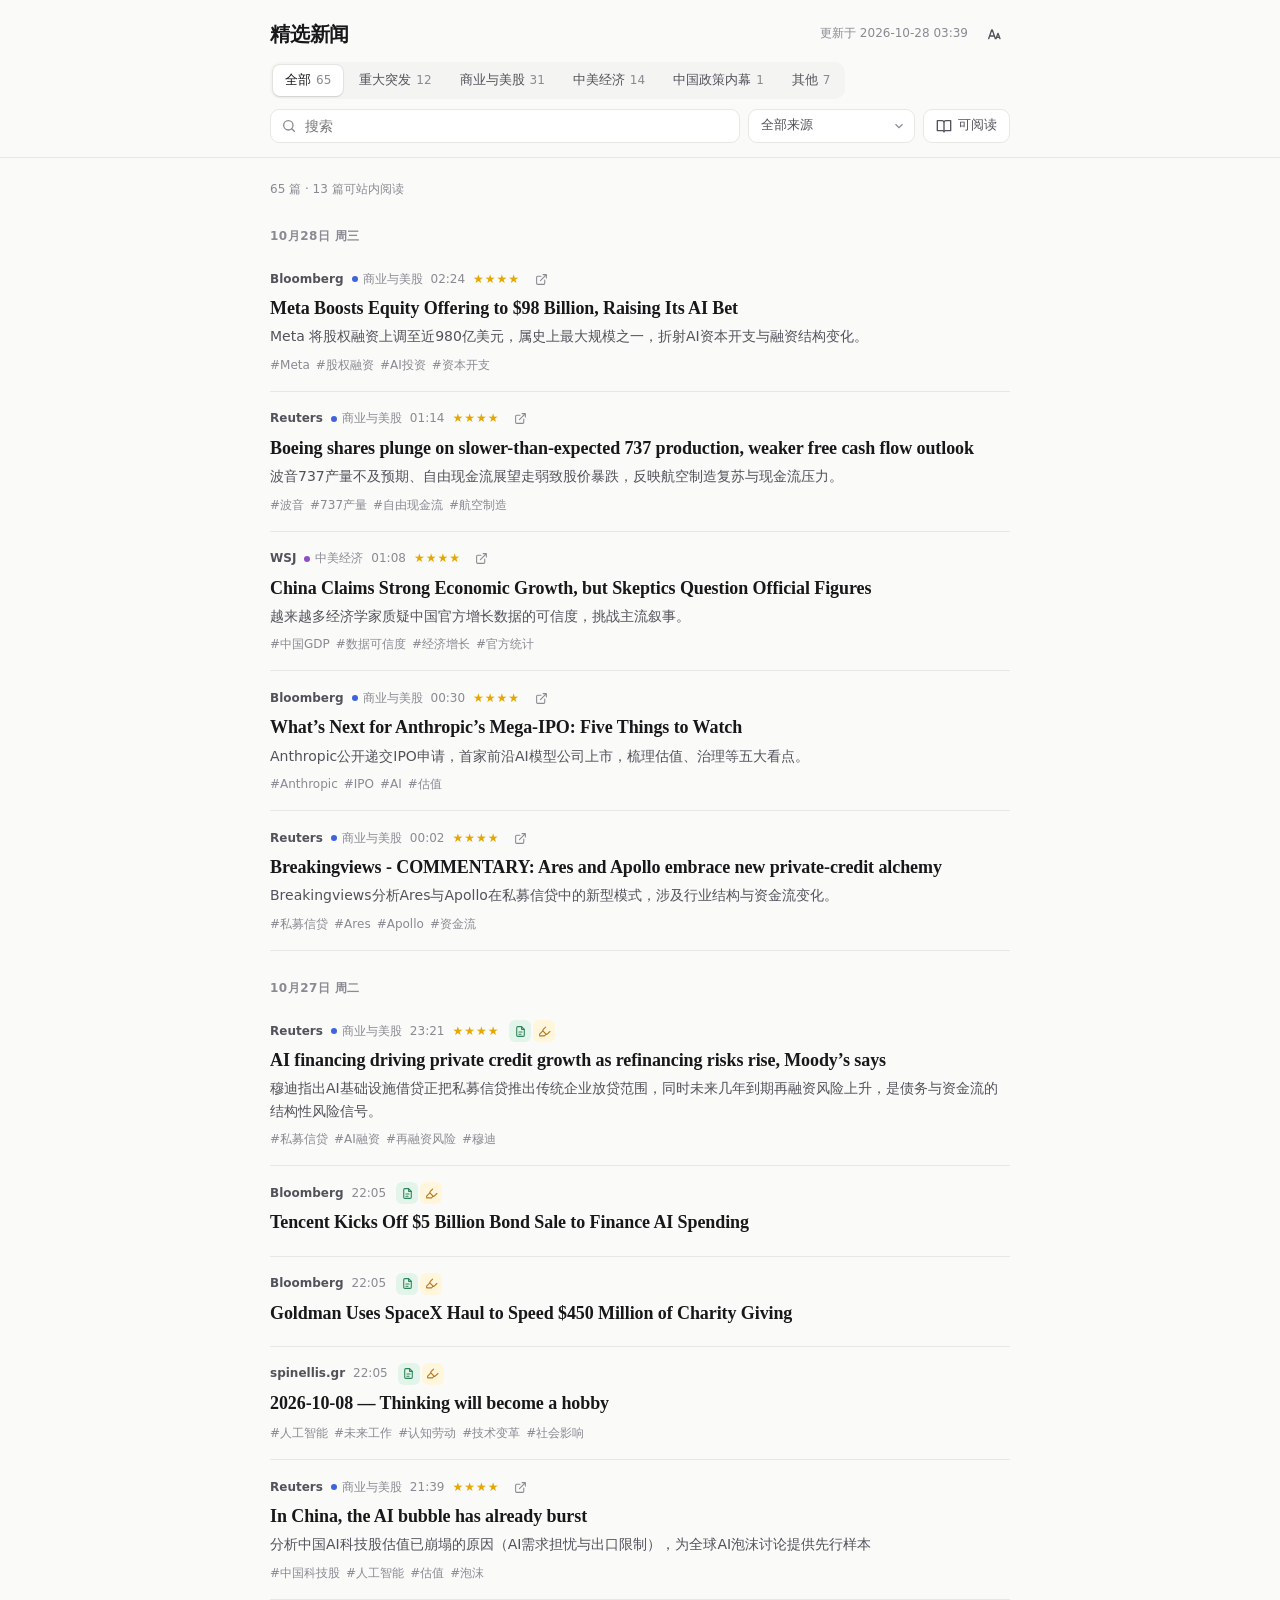
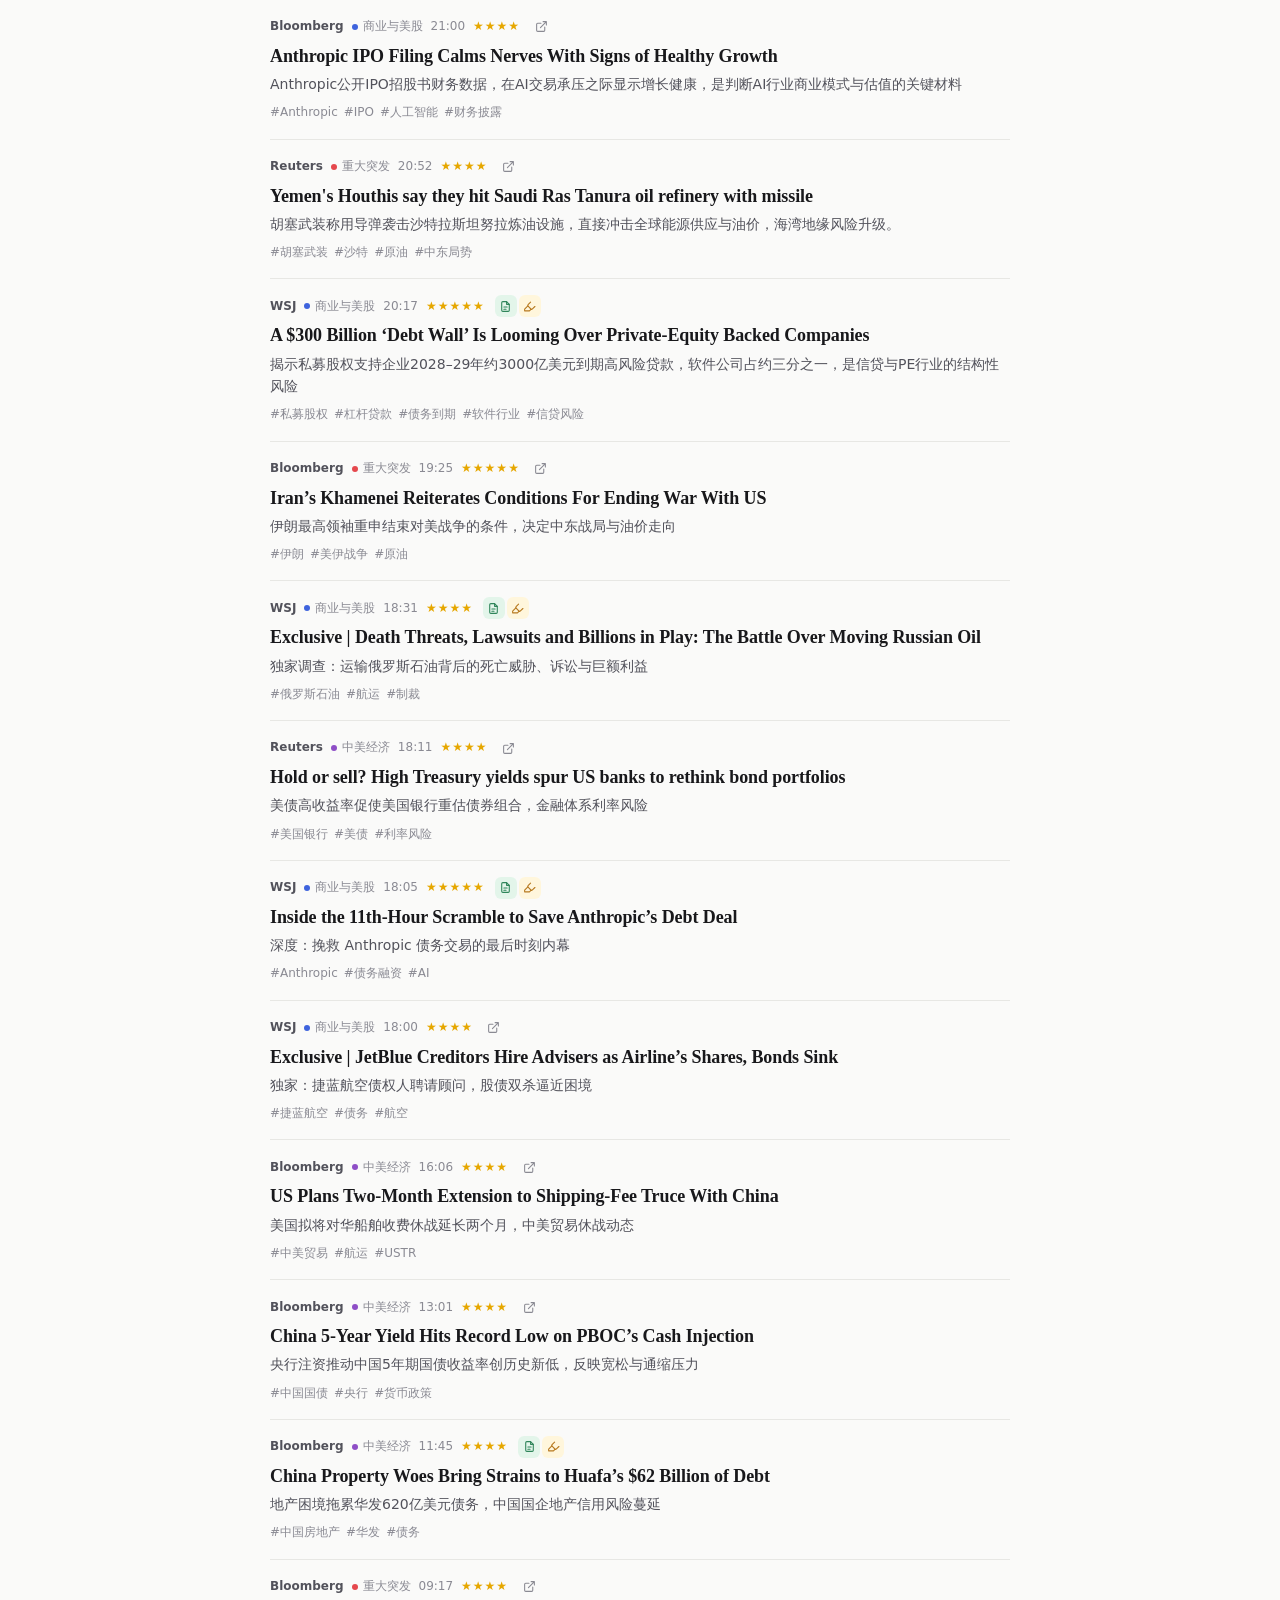
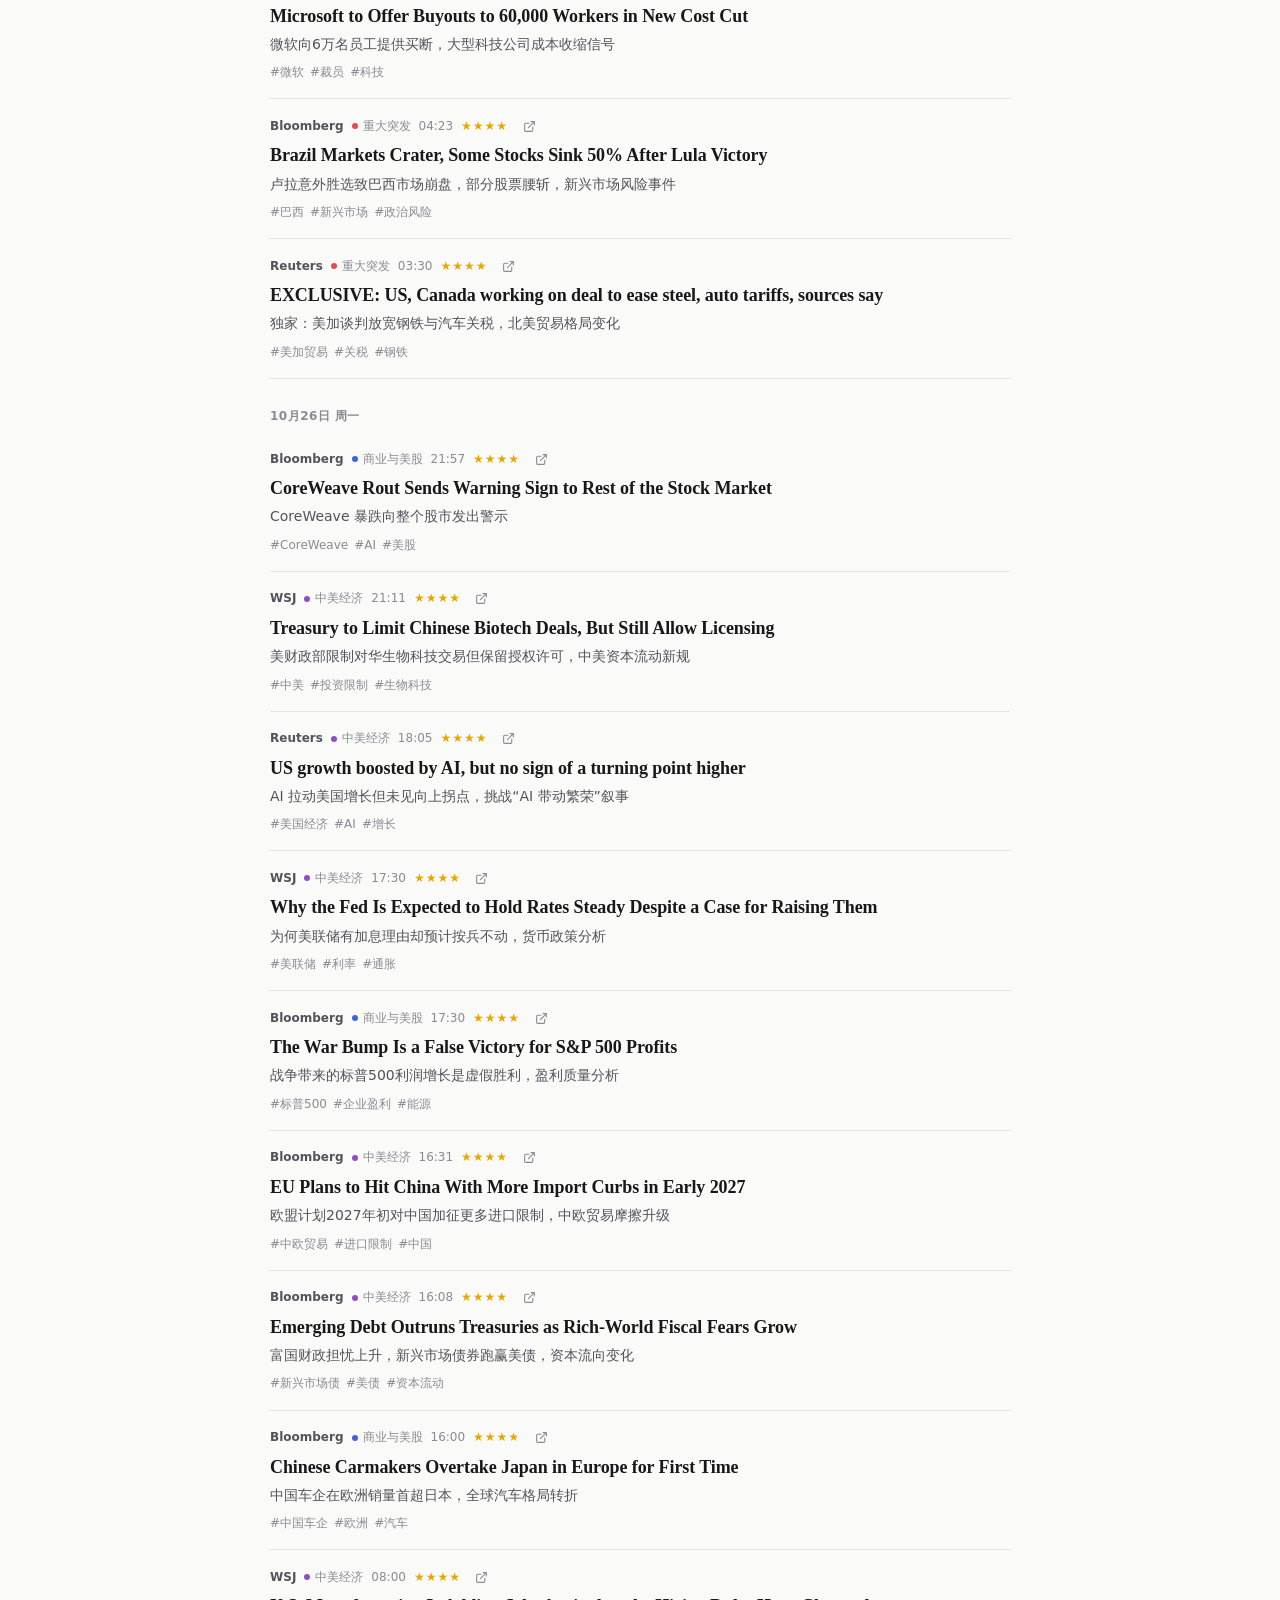
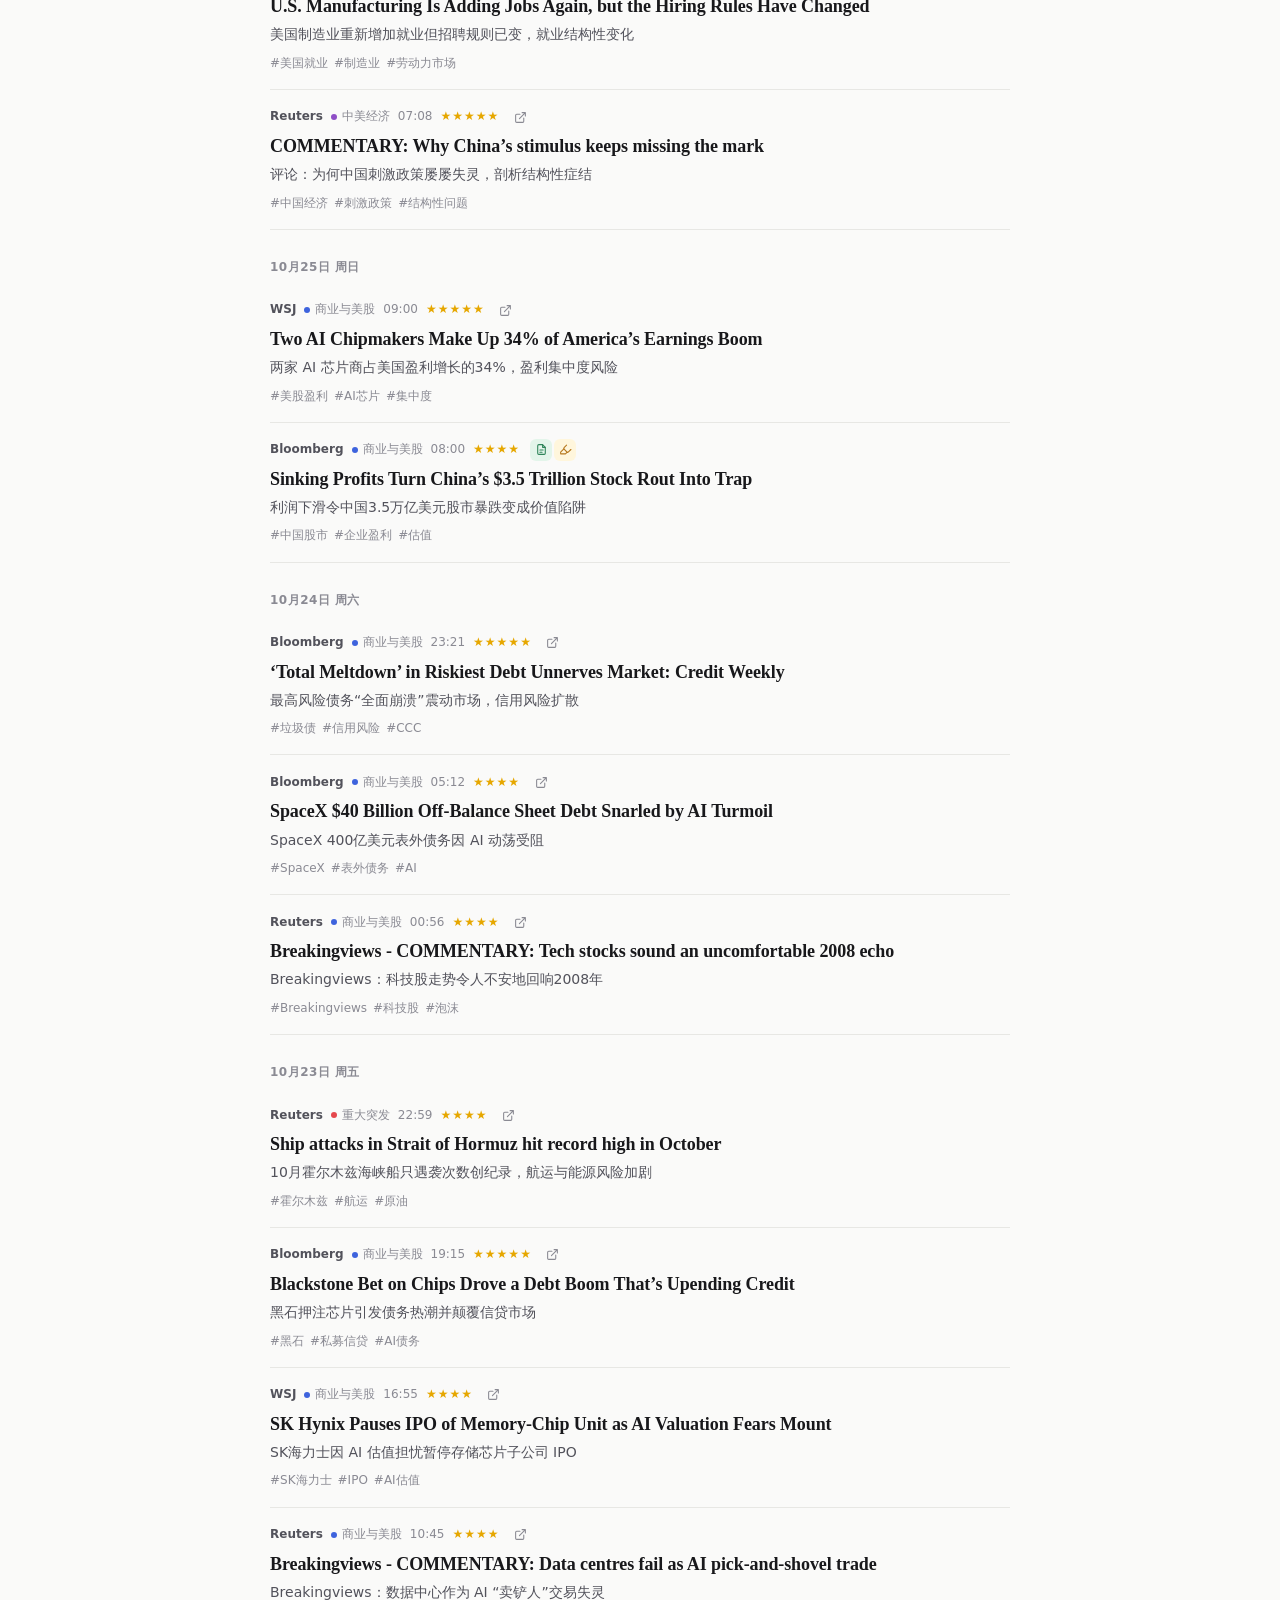
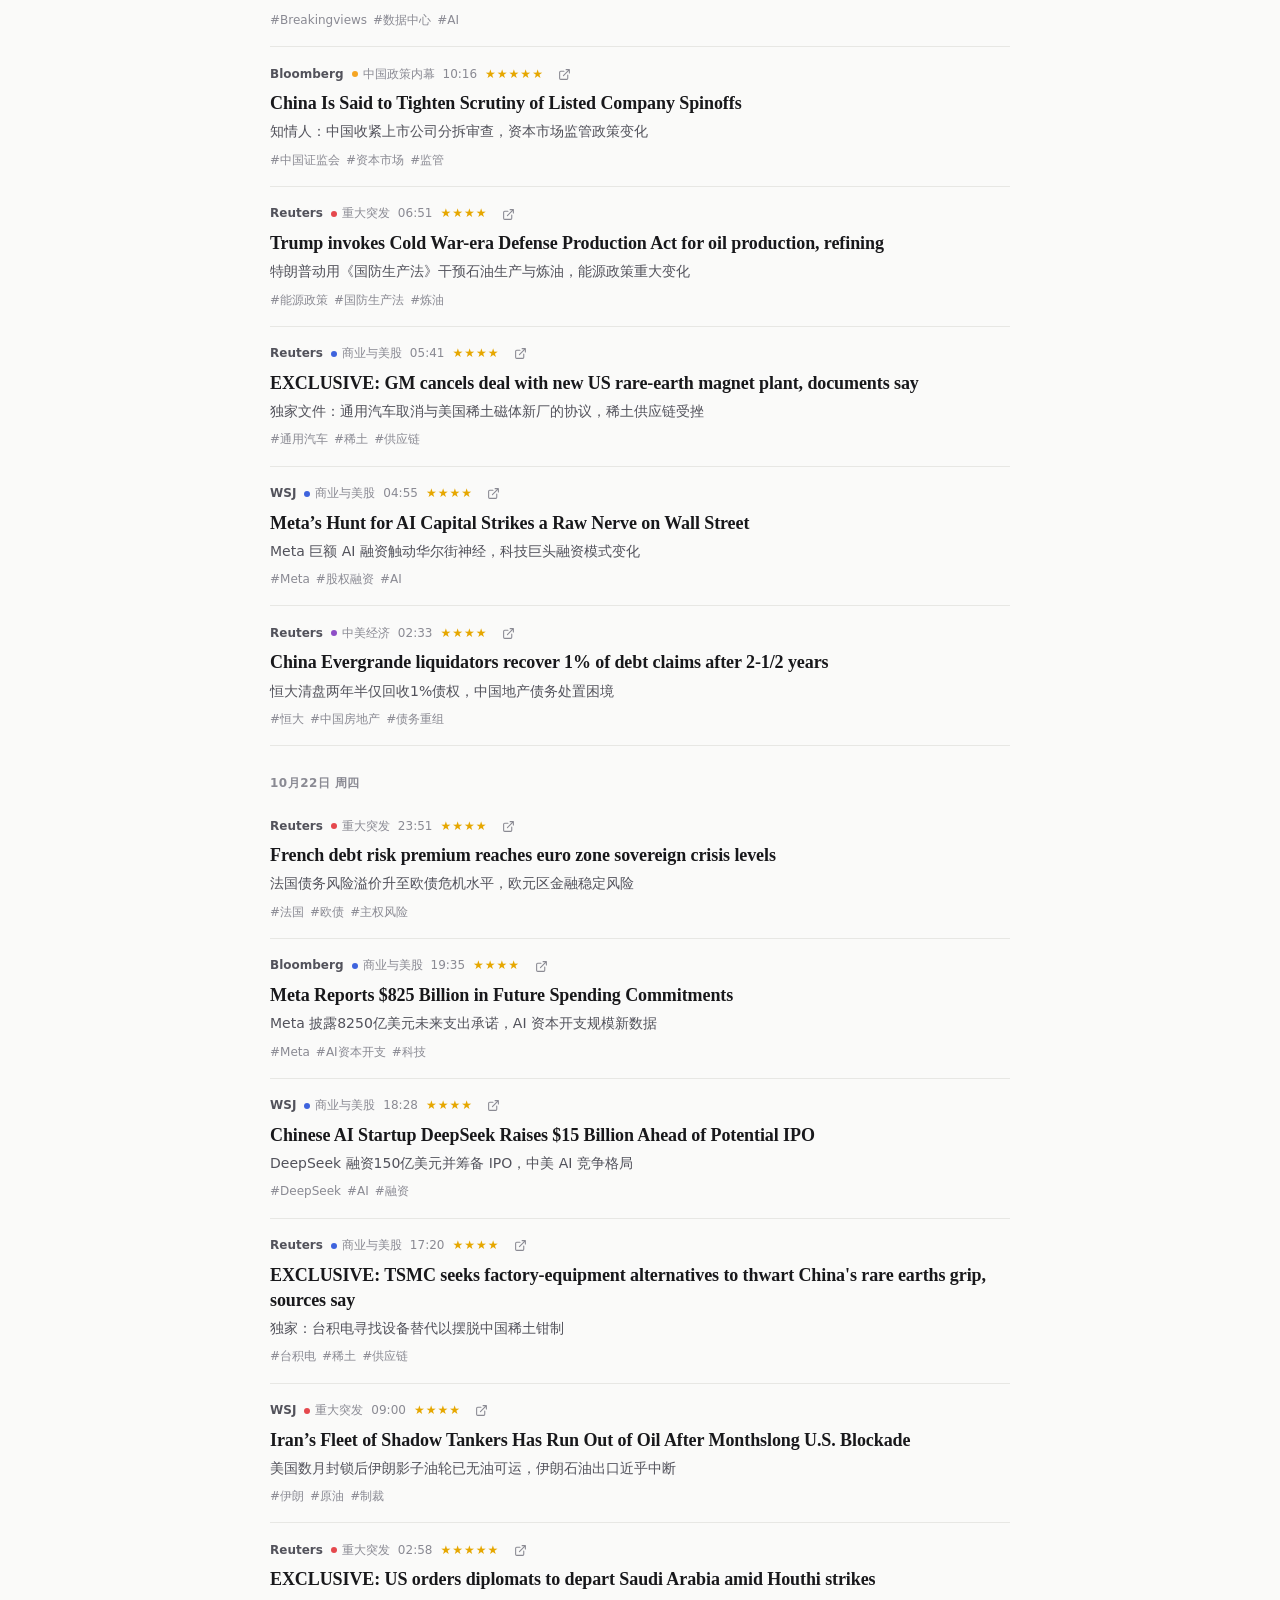
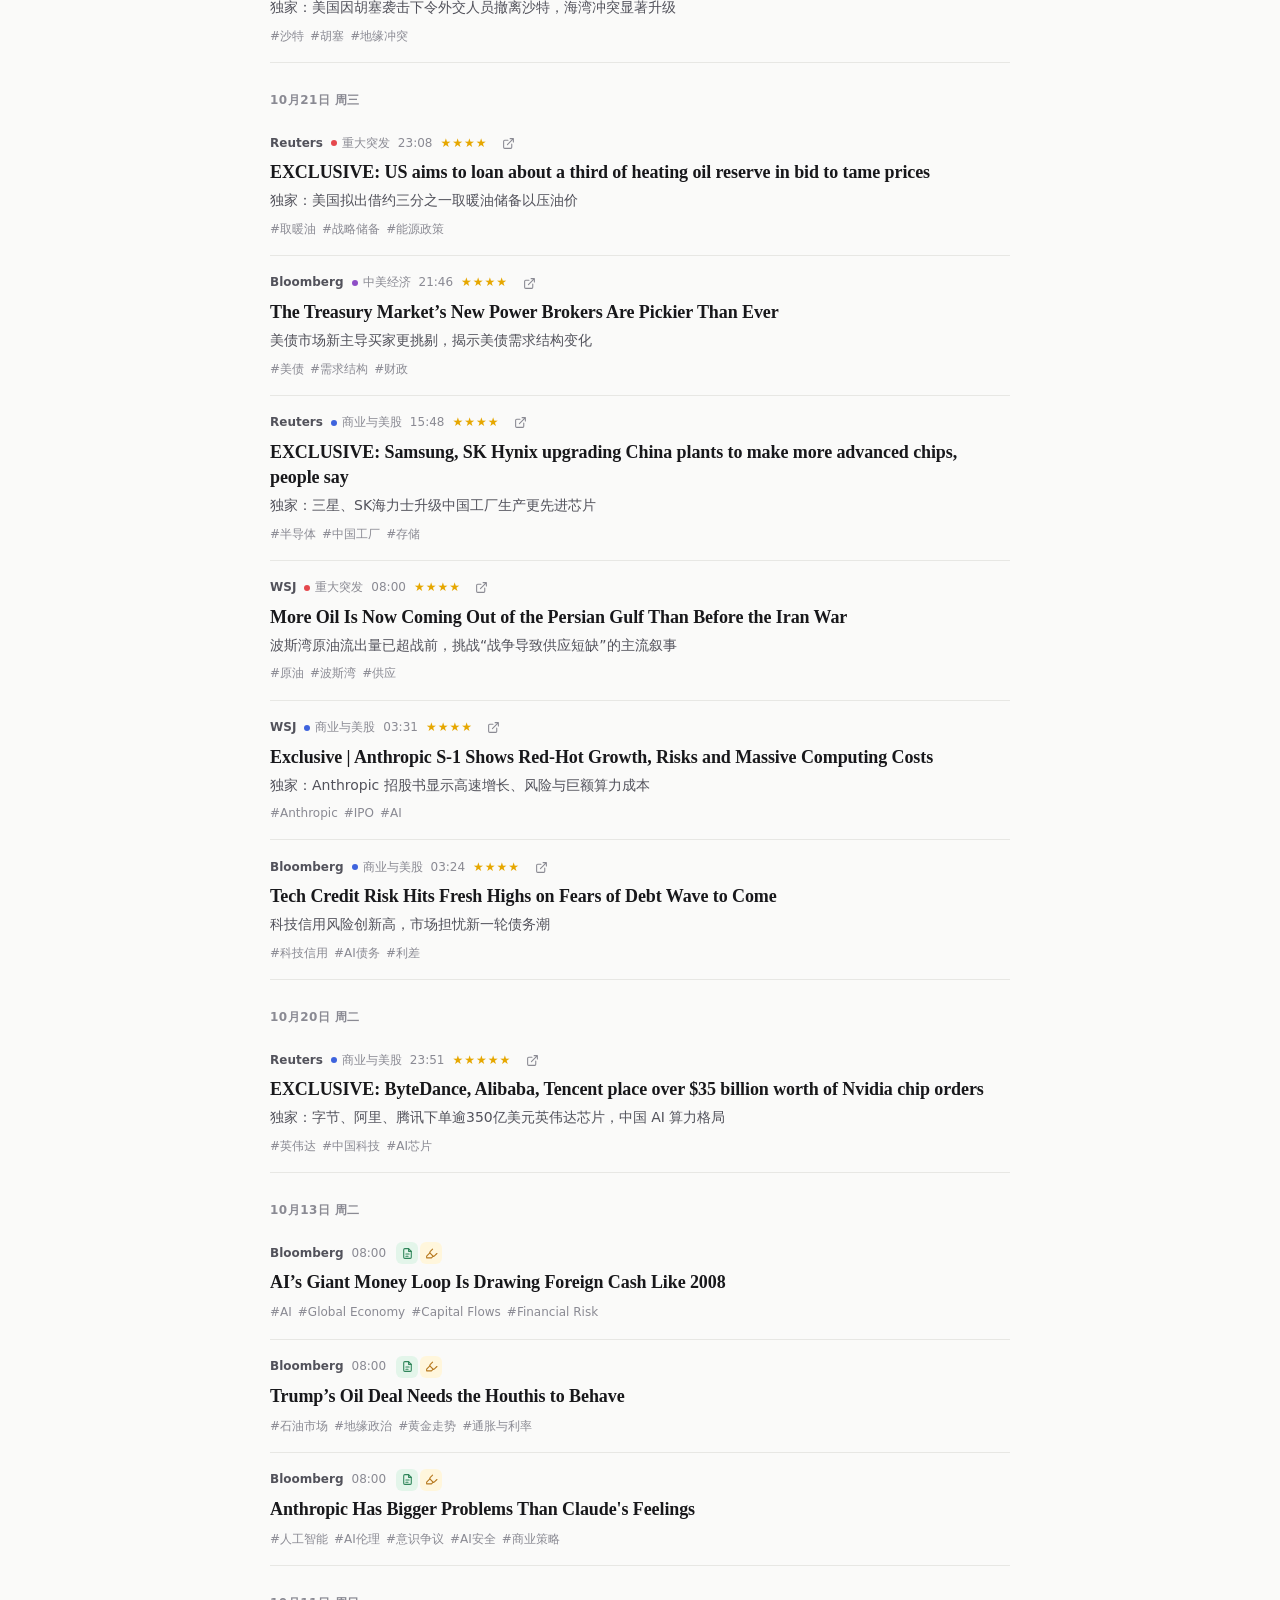
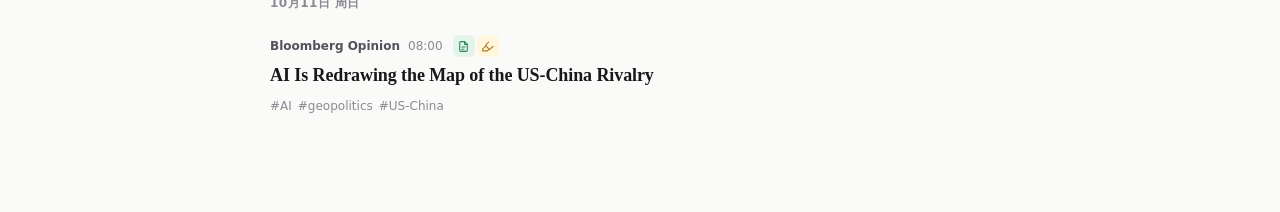
==== commit 95329d7c: "update news" ====
--- a/news/index.html
+++ b/news/index.html
@@ -213,7 +213,7 @@
 <script id="data" type="application/json">[{"id": "6ae0f72836ba428d3ebb356f", "title": "Meta Boosts Equity Offering to $98 Billion, Raising Its AI Bet", "url": "https://www.bloomberg.com/news/videos/2026-10-27/bloomberg-tech-10-27-2026-video", "source": "Bloomberg", "author": "", "topic": "business_markets", "score": 4, "reason": "Meta 将股权融资上调至近980亿美元，属史上最大规模之一，折射AI资本开支与融资结构变化。", "summary": "Bloomberg’s Ed Ludlow takes a look at Meta's plan to boost its equity offering to almost $98 billion, one of the largest ever, as it raises its bet on AI. Plus, Anthropic's IPO could be a defining test for the AI boom, as its S-1 filing reveals staggering growth, spending and losses. And, Anduril fo", "tags": ["Meta", "股权融资", "AI投资", "资本开支"], "time": "2026-10-28 02:24", "hasText": false, "hasAnalysis": false}, {"id": "6ae0e9a836ba428d3ebb3551", "title": "Boeing shares plunge on slower-than-expected 737 production, weaker free cash flow outlook", "url": "https://www.reuters.com/business/aerospace-defense/boeing-jetliner-production-challenges-weigh-third-quarter-results-2026-10-27/", "source": "Reuters", "author": "", "topic": "business_markets", "score": 4, "reason": "波音737产量不及预期、自由现金流展望走弱致股价暴跌，反映航空制造复苏与现金流压力。", "summary": "", "tags": ["波音", "737产量", "自由现金流", "航空制造"], "time": "2026-10-28 01:14", "hasText": false, "hasAnalysis": false}, {"id": "6ae0dbac36ba428d3ebb352d", "title": "China Claims Strong Economic Growth, but Skeptics Question Official Figures", "url": "https://www.wsj.com/economy/china-claims-strong-economic-growth-but-skeptics-question-official-figures-22e583db", "source": "WSJ", "author": "", "topic": "china_us_economy", "score": 4, "reason": "越来越多经济学家质疑中国官方增长数据的可信度，挑战主流叙事。", "summary": "Beijing has reported robust growth this year, but a growing chorus of economists are asking if the numbers accurate.", "tags": ["中国GDP", "数据可信度", "经济增长", "官方统计"], "time": "2026-10-28 01:08", "hasText": false, "hasAnalysis": false}, {"id": "6ae0d52236ba428d3ebb350d", "title": "What’s Next for Anthropic’s Mega-IPO: Five Things to Watch", "url": "https://www.bloomberg.com/news/articles/2026-10-27/what-s-next-for-anthropic-s-mega-ipo-five-things-to-watch", "source": "Bloomberg", "author": "", "topic": "business_markets", "score": 4, "reason": "Anthropic公开递交IPO申请，首家前沿AI模型公司上市，梳理估值、治理等五大看点。", "summary": "Anthropic PBC filed publicly for an initial public offering, a major milestone ahead of the first-ever listing of a frontier AI model company. Here are five things investors should be looking for in the weeks ahead.", "tags": ["Anthropic", "IPO", "AI", "估值"], "time": "2026-10-28 00:30", "hasText": false, "hasAnalysis": false}, {"id": "6ae0ce0236ba428d3ebb34fb", "title": "Breakingviews - COMMENTARY: Ares and Apollo embrace new private-credit alchemy", "url": "https://www.reuters.com/commentary/breakingviews/ares-apollo-embrace-new-private-credit-alchemy-2026-10-27/", "source": "Reuters", "author": "", "topic": "business_markets", "score": 4, "reason": "Breakingviews分析Ares与Apollo在私募信贷中的新型模式，涉及行业结构与资金流变化。", "summary": "", "tags": ["私募信贷", "Ares", "Apollo", "资金流"], "time": "2026-10-28 00:02", "hasText": false, "hasAnalysis": false}, {"id": "6ae0c17b36ba428d3ebb34b3", "title": "AI financing driving private credit growth as refinancing risks rise, Moody’s says", "url": "https://www.reuters.com/legal/transactional/ai-financing-driving-private-credit-growth-refinancing-risks-rise-moodys-says-2026-10-27/", "source": "Reuters", "author": "", "topic": "business_markets", "score": 4, "reason": "穆迪指出AI基础设施借贷正把私募信贷推出传统企业放贷范围，同时未来几年到期再融资风险上升，是债务与资金流的结构性风险信号。", "summary": "穆迪预计五大美国超大规模云厂商与CoreWeave 2027年资本开支近1万亿美元，融资来自现金流、债务及合资、特殊目的实体。2027至2029年到期贷款将考验弱势借款人再融资能力，循环融资风险也受关注。", "tags": ["私募信贷", "AI融资", "再融资风险", "穆迪"], "time": "2026-10-27 23:21", "hasText": true, "hasAnalysis": true}, {"id": "6ae0af92ac257d9262f09c7a", "title": "Tencent Kicks Off $5 Billion Bond Sale to Finance AI Spending", "url": "https://www.bloomberg.com/news/articles/2026-10-13/tencent-kicks-off-5-billion-bond-sale-to-finance-ai-spending?srnd=phx-technology", "source": "Bloomberg", "author": "Janice Huang", "topic": "", "score": null, "reason": "", "summary": "腾讯启动美元和离岸人民币债券发行，规模约 50 亿美元，主要用于采购芯片等 AI 资本开支。10 年和 20 年期美元债初始指导价约为美债加 115 和 140 个基点，离岸人民币 10 年、30 年期约 2.9% 和 3.5%。这是全球科技公司为 AI 举债潮的一部分，但投资者对数据中心与模型投入能否带来足够回报的担忧也在上升。", "tags": [], "time": "2026-10-27 22:05", "hasText": true, "hasAnalysis": true}, {"id": "6ae0af93ac257d9262f09c7b", "title": "Goldman Uses SpaceX Haul to Speed $450 Million of Charity Giving", "url": "https://www.bloomberg.com/news/articles/2026-10-13/goldman-uses-spacex-haul-to-speed-450-million-of-charity-giving?srnd=phx-finance", "source": "Bloomberg", "author": "Denitsa Tsekova, Todd Gillespie", "topic": "", "score": null, "reason": "", "summary": "SpaceX 以 1.77 万亿美元估值上市后，高盛帮早年入股的富裕客户获得巨额回报，自己也分得数亿美元。高盛把这笔意外收入用于提前进行 4.5 亿美元慈善捐赠以节税，令三季度摊薄每股收益减少约 1 美元。此事也显示高盛逾 4 万亿美元的资管与财富管理部门为客户争取上市前投资机会的能力。", "tags": [], "time": "2026-10-27 22:05", "hasText": true, "hasAnalysis": true}, {"id": "6ae0af93ac257d9262f09c7d", "title": "2026-10-08 — Thinking will become a hobby", "url": "https://www.spinellis.gr/blog/20261008/?li261008", "source": "spinellis.gr", "author": "Diomidis Spinellis", "topic": "", "score": null, "reason": "", "summary": "作者 Spinellis 认为，AI 在性能、成本和全天候可用性上全面压过人类，大部分认知工作将被取代。知识工作者的反抗会比以往技术革命更激烈，政府也会试图用监管和税收限制 AI，但大概率挡不住。他的结论是：思考作为谋生手段会萎缩，最终像打猎一样变成一种闲暇爱好。", "tags": ["人工智能", "未来工作", "认知劳动", "技术变革", "社会影响"], "time": "2026-10-27 22:05", "hasText": true, "hasAnalysis": true}, {"id": "6ae0a992ac257d9262f09c23", "title": "In China, the AI bubble has already burst", "url": "https://www.reuters.com/world/china/china-ai-bubble-has-already-burst-2026-10-26/", "source": "Reuters", "author": "", "topic": "business_markets", "score": 4, "reason": "分析中国AI科技股估值已崩塌的原因（AI需求担忧与出口限制），为全球AI泡沫讨论提供先行样本", "summary": "While global tech stocks teeter, in China they have already crashed as lofty valuations collapse under worries about AI demand and curbs on Chinese exports.", "tags": ["中国科技股", "人工智能", "估值", "泡沫"], "time": "2026-10-27 21:39", "hasText": false, "hasAnalysis": false}, {"id": "6ae0a992ac257d9262f09c24", "title": "Anthropic IPO Filing Calms Nerves With Signs of Healthy Growth", "url": "https://www.bloomberg.com/news/articles/2026-10-27/anthropic-ipo-filing-calms-nerves-with-signs-of-healthy-growth", "source": "Bloomberg", "author": "", "topic": "business_markets", "score": 4, "reason": "Anthropic公开IPO招股书财务数据，在AI交易承压之际显示增长健康，是判断AI行业商业模式与估值的关键材料", "summary": "Anthropic PBC set itself a challenge by opening its books to prospective IPO investors right after a punishing week for the artificial intelligence trade. When Wall Street took a close look, it generally liked what it saw.", "tags": ["Anthropic", "IPO", "人工智能", "财务披露"], "time": "2026-10-27 21:00", "hasText": false, "hasAnalysis": false}, {"id": "6ae0b20eac257d9262f09c82", "title": "Yemen's Houthis say they hit Saudi Ras Tanura oil refinery with missile", "url": "https://www.reuters.com/business/energy/yemens-houthis-say-they-launched-an-attack-saudi-ras-tanura-oil-refinery-2026-10-27/", "source": "Reuters", "author": "", "topic": "breaking", "score": 4, "reason": "胡塞武装称用导弹袭击沙特拉斯坦努拉炼油设施，直接冲击全球能源供应与油价，海湾地缘风险升级。", "summary": "", "tags": ["胡塞武装", "沙特", "原油", "中东局势"], "time": "2026-10-27 20:52", "hasText": false, "hasAnalysis": false}, {"id": "6ae0a992ac257d9262f09c22", "title": "A $300 Billion ‘Debt Wall’ Is Looming Over Private-Equity Backed Companies", "url": "https://www.wsj.com/finance/investing/a-300-billion-debt-wall-is-looming-over-private-equity-backed-companies-d6359497", "source": "WSJ", "author": "", "topic": "business_markets", "score": 5, "reason": "揭示私募股权支持企业2028–29年约3000亿美元到期高风险贷款，软件公司占约三分之一，是信贷与PE行业的结构性风险", "summary": "私募股权持有公司面临约3000亿美元债务墙：2028年到期约1400亿、2029年约1600亿，而2023–2025年平均两年到期量约600亿。软件公司约占三分之一，约四分之一为CCC+及以下。利率上升使再融资更难，基金正谈判展期，否则可能被债权人接管。", "tags": ["私募股权", "杠杆贷款", "债务到期", "软件行业", "信贷风险"], "time": "2026-10-27 20:17", "hasText": true, "hasAnalysis": true}, {"id": "6ae0aa99ac257d9262f09c26", "title": "Iran’s Khamenei Reiterates Conditions For Ending War With US", "url": "https://www.bloomberg.com/news/articles/2026-10-27/iran-s-supreme-leader-and-top-security-chief-discuss-war-hormuz-mvqlnngi", "source": "Bloomberg", "author": "", "topic": "breaking", "score": 5, "reason": "伊朗最高领袖重申结束对美战争的条件，决定中东战局与油价走向", "summary": "Iran’s Supreme Leader reiterated his country’s conditions for ending the war with the US, amid a regional diplomatic push to avert a fresh round of fighting in the Persian Gulf.", "tags": ["伊朗", "美伊战争", "原油"], "time": "2026-10-27 19:25", "hasText": false, "hasAnalysis": false}, {"id": "6ae0ab15ac257d9262f09c55", "title": "Exclusive | Death Threats, Lawsuits and Billions in Play: The Battle Over Moving Russian Oil", "url": "https://www.wsj.com/world/russia/death-threats-lawsuits-and-billions-in-play-the-battle-over-moving-russian-oil-1daea5ce", "source": "WSJ", "author": "", "topic": "business_markets", "score": 4, "reason": "独家调查：运输俄罗斯石油背后的死亡威胁、诉讼与巨额利益", "summary": "一名前德银高管起诉受制裁的俄罗斯石油交易商Coral网络，阿联酋法院已冻结对方逾7亿美元俄能源销售收入。案件揭示制裁下俄每年超1500亿美元原油和燃料出口的中间商运作与资金规模。", "tags": ["俄罗斯石油", "航运", "制裁"], "time": "2026-10-27 18:31", "hasText": true, "hasAnalysis": true}, {"id": "6ae0aa99ac257d9262f09c3a", "title": "Hold or sell? High Treasury yields spur US banks to rethink bond portfolios", "url": "https://www.reuters.com/legal/transactional/hold-or-sell-high-treasury-yields-spur-us-banks-rethink-bond-portfolios-2026-10-27/", "source": "Reuters", "author": "", "topic": "china_us_economy", "score": 4, "reason": "美债高收益率促使美国银行重估债券组合，金融体系利率风险", "summary": "", "tags": ["美国银行", "美债", "利率风险"], "time": "2026-10-27 18:11", "hasText": false, "hasAnalysis": false}, {"id": "6ae0aa99ac257d9262f09c42", "title": "Inside the 11th-Hour Scramble to Save Anthropic’s Debt Deal", "url": "https://www.wsj.com/articles/inside-the-11th-hour-scramble-to-save-anthropics-debt-deal-1c8ad883", "source": "WSJ", "author": "", "topic": "business_markets", "score": 5, "reason": "深度：挽救 Anthropic 债务交易的最后时刻内幕", "summary": "博通CEO陈福阳为Anthropic促成总额630亿美元的芯片租赁融资，创史上最大AI债务交易。银行因利率上升和AI风险敞口担忧，要求更好条款才肯出资420亿美元，博通最终接受更高利率并提供违约担保。", "tags": ["Anthropic", "债务融资", "AI"], "time": "2026-10-27 18:05", "hasText": true, "hasAnalysis": true}, {"id": "6ae0ab15ac257d9262f09c54", "title": "Exclusive | JetBlue Creditors Hire Advisers as Airline’s Shares, Bonds Sink", "url": "https://www.wsj.com/pro/bankruptcy/jetblue-creditors-huddle-with-restructuring-adviser-as-bonds-shares-sink-43866c42", "source": "WSJ", "author": "", "topic": "business_markets", "score": 4, "reason": "独家：捷蓝航空债权人聘请顾问，股债双杀逼近困境", "summary": "", "tags": ["捷蓝航空", "债务", "航空"], "time": "2026-10-27 18:00", "hasText": false, "hasAnalysis": false}, {"id": "6ae0aa99ac257d9262f09c31", "title": "US Plans Two-Month Extension to Shipping-Fee Truce With China", "url": "https://www.bloomberg.com/news/articles/2026-10-27/us-plans-two-month-extension-to-shipping-fee-truce-with-china", "source": "Bloomberg", "author": "", "topic": "china_us_economy", "score": 4, "reason": "美国拟将对华船舶收费休战延长两个月，中美贸易休战动态", "summary": "The US may extend a pause on charges for Chinese-linked ships for calling at American ports by two months, following efforts to iron out broader trade issues between the two economies.", "tags": ["中美贸易", "航运", "USTR"], "time": "2026-10-27 16:06", "hasText": false, "hasAnalysis": false}, {"id": "6ae0ab15ac257d9262f09c4c", "title": "China 5-Year Yield Hits Record Low on PBOC’s Cash Injection", "url": "https://www.bloomberg.com/news/articles/2026-10-27/china-5-year-yield-hits-record-low-on-pboc-s-cash-injection", "source": "Bloomberg", "author": "", "topic": "china_us_economy", "score": 4, "reason": "央行注资推动中国5年期国债收益率创历史新低，反映宽松与通缩压力", "summary": "", "tags": ["中国国债", "央行", "货币政策"], "time": "2026-10-27 13:01", "hasText": false, "hasAnalysis": false}, {"id": "6ae0aa99ac257d9262f09c33", "title": "China Property Woes Bring Strains to Huafa’s $62 Billion of Debt", "url": "https://www.bloomberg.com/news/articles/2026-10-27/china-property-woes-crisis-zhuhai-huafa-62-billion-debt-zhuhai-tower-guangdong", "source": "Bloomberg", "author": "", "topic": "china_us_economy", "score": 4, "reason": "地产困境拖累华发620亿美元债务，中国国企地产信用风险蔓延", "summary": "珠海华发集团有两款信托产品逾期兑付，并请求至少三家银行展期贷款。公司有息负债4130亿元，是自万科约一年前展期以来，最大的高度依赖地产的企业寻求延后还款，显示房地产债务困境仍在扩散。", "tags": ["中国房地产", "华发", "债务"], "time": "2026-10-27 11:45", "hasText": true, "hasAnalysis": true}, {"id": "6ae0ab15ac257d9262f09c4b", "title": "Microsoft to Offer Buyouts to 60,000 Workers in New Cost Cut", "url": "https://www.bloomberg.com/news/articles/2026-10-26/microsoft-to-offer-buyouts-to-60-000-workers-in-latest-cost-cut", "source": "Bloomberg", "author": "", "topic": "breaking", "score": 4, "reason": "微软向6万名员工提供买断，大型科技公司成本收缩信号", "summary": "", "tags": ["微软", "裁员", "科技"], "time": "2026-10-27 09:17", "hasText": false, "hasAnalysis": false}, {"id": "6ae0aa99ac257d9262f09c2d", "title": "Brazil Markets Crater, Some Stocks Sink 50% After Lula Victory", "url": "https://www.bloomberg.com/news/articles/2026-10-26/brazil-markets-brace-for-rout-on-lula-s-improbable-election-win", "source": "Bloomberg", "author": "", "topic": "breaking", "score": 4, "reason": "卢拉意外胜选致巴西市场崩盘，部分股票腰斩，新兴市场风险事件", "summary": "", "tags": ["巴西", "新兴市场", "政治风险"], "time": "2026-10-27 04:23", "hasText": false, "hasAnalysis": false}, {"id": "6ae0aa99ac257d9262f09c2f", "title": "EXCLUSIVE: US, Canada working on deal to ease steel, auto tariffs, sources say", "url": "https://www.reuters.com/world/us-canada-working-deal-ease-steel-auto-tariffs-sources-say-2026-10-26/", "source": "Reuters", "author": "", "topic": "breaking", "score": 4, "reason": "独家：美加谈判放宽钢铁与汽车关税，北美贸易格局变化", "summary": "", "tags": ["美加贸易", "关税", "钢铁"], "time": "2026-10-27 03:30", "hasText": false, "hasAnalysis": false}, {"id": "6ae0ab15ac257d9262f09c53", "title": "CoreWeave Rout Sends Warning Sign to Rest of the Stock Market", "url": "https://www.bloomberg.com/news/articles/2026-10-26/coreweave-rout-sends-warning-sign-to-rest-of-the-stock-market", "source": "Bloomberg", "author": "", "topic": "business_markets", "score": 4, "reason": "CoreWeave 暴跌向整个股市发出警示", "summary": "", "tags": ["CoreWeave", "AI", "美股"], "time": "2026-10-26 21:57", "hasText": false, "hasAnalysis": false}, {"id": "6ae0aa99ac257d9262f09c32", "title": "Treasury to Limit Chinese Biotech Deals, But Still Allow Licensing", "url": "https://www.wsj.com/pro/venture-capital/treasury-to-limit-chinese-biotech-deals-but-still-allow-licensing-36a38e48", "source": "WSJ", "author": "", "topic": "china_us_economy", "score": 4, "reason": "美财政部限制对华生物科技交易但保留授权许可，中美资本流动新规", "summary": "", "tags": ["中美", "投资限制", "生物科技"], "time": "2026-10-26 21:11", "hasText": false, "hasAnalysis": false}, {"id": "6ae0aa99ac257d9262f09c37", "title": "US growth boosted by AI, but no sign of a turning point higher", "url": "https://www.reuters.com/world/us/us-growth-boosted-by-ai-no-sign-turning-point-higher-2026-10-26/", "source": "Reuters", "author": "", "topic": "china_us_economy", "score": 4, "reason": "AI 拉动美国增长但未见向上拐点，挑战“AI 带动繁荣”叙事", "summary": "", "tags": ["美国经济", "AI", "增长"], "time": "2026-10-26 18:05", "hasText": false, "hasAnalysis": false}, {"id": "6ae0aa99ac257d9262f09c38", "title": "Why the Fed Is Expected to Hold Rates Steady Despite a Case for Raising Them", "url": "https://www.wsj.com/economy/central-banking/why-the-fed-is-expected-to-hold-rates-steady-despite-a-case-for-raising-them-3761e47f", "source": "WSJ", "author": "", "topic": "china_us_economy", "score": 4, "reason": "为何美联储有加息理由却预计按兵不动，货币政策分析", "summary": "", "tags": ["美联储", "利率", "通胀"], "time": "2026-10-26 17:30", "hasText": false, "hasAnalysis": false}, {"id": "6ae0aa99ac257d9262f09c44", "title": "The War Bump Is a False Victory for S&P 500 Profits", "url": "https://www.bloomberg.com/opinion/articles/2026-10-26/the-war-bump-is-a-false-victory-for-s-p-500-profits", "source": "Bloomberg", "author": "", "topic": "business_markets", "score": 4, "reason": "战争带来的标普500利润增长是虚假胜利，盈利质量分析", "summary": "", "tags": ["标普500", "企业盈利", "能源"], "time": "2026-10-26 17:30", "hasText": false, "hasAnalysis": false}, {"id": "6ae0aa99ac257d9262f09c30", "title": "EU Plans to Hit China With More Import Curbs in Early 2027", "url": "https://www.bloomberg.com/news/articles/2026-10-26/eu-plans-to-hit-china-with-more-import-curbs-in-early-2027", "source": "Bloomberg", "author": "", "topic": "china_us_economy", "score": 4, "reason": "欧盟计划2027年初对中国加征更多进口限制，中欧贸易摩擦升级", "summary": "The European Union is planning to use safeguard measures to cut imports of products from sectors including chemicals, furniture and machinery from China, according to people familiar with the matter.", "tags": ["中欧贸易", "进口限制", "中国"], "time": "2026-10-26 16:31", "hasText": false, "hasAnalysis": false}, {"id": "6ae0aa99ac257d9262f09c39", "title": "Emerging Debt Outruns Treasuries as Rich-World Fiscal Fears Grow", "url": "https://www.bloomberg.com/news/articles/2026-10-25/emerging-debt-outruns-treasuries-as-rich-world-fiscal-fears-grow", "source": "Bloomberg", "author": "", "topic": "china_us_economy", "score": 4, "reason": "富国财政担忧上升，新兴市场债券跑赢美债，资本流向变化", "summary": "", "tags": ["新兴市场债", "美债", "资本流动"], "time": "2026-10-26 16:08", "hasText": false, "hasAnalysis": false}, {"id": "6ae0aa99ac257d9262f09c40", "title": "Chinese Carmakers Overtake Japan in Europe for First Time", "url": "https://www.bloomberg.com/news/articles/2026-10-26/chinese-carmakers-overtake-japan-europe-byd-chery-toyota-nissan", "source": "Bloomberg", "author": "", "topic": "business_markets", "score": 4, "reason": "中国车企在欧洲销量首超日本，全球汽车格局转折", "summary": "", "tags": ["中国车企", "欧洲", "汽车"], "time": "2026-10-26 16:00", "hasText": false, "hasAnalysis": false}, {"id": "6ae0aa99ac257d9262f09c36", "title": "U.S. Manufacturing Is Adding Jobs Again, but the Hiring Rules Have Changed", "url": "https://www.wsj.com/business/u-s-manufacturing-is-adding-jobs-again-but-the-hiring-rules-have-changed-29171127", "source": "WSJ", "author": "", "topic": "china_us_economy", "score": 4, "reason": "美国制造业重新增加就业但招聘规则已变，就业结构性变化", "summary": "While factory employment is on the rise, a shift toward high-tech automation is creating roles with greater barriers to entry.", "tags": ["美国就业", "制造业", "劳动力市场"], "time": "2026-10-26 08:00", "hasText": false, "hasAnalysis": false}, {"id": "6ae0aa99ac257d9262f09c34", "title": "COMMENTARY: Why China’s stimulus keeps missing the mark", "url": "https://www.reuters.com/commentary/reuters-open-interest/why-chinas-stimulus-keeps-missing-mark-manishi-raychaudhuri-2026-10-25/", "source": "Reuters", "author": "", "topic": "china_us_economy", "score": 5, "reason": "评论：为何中国刺激政策屡屡失灵，剖析结构性症结", "summary": "", "tags": ["中国经济", "刺激政策", "结构性问题"], "time": "2026-10-26 07:08", "hasText": false, "hasAnalysis": false}, {"id": "6ae0aa99ac257d9262f09c43", "title": "Two AI Chipmakers Make Up 34% of America’s Earnings Boom", "url": "https://www.wsj.com/finance/stocks/the-earnings-boom-is-heavily-reliant-on-just-a-handful-of-stocks-21decb53", "source": "WSJ", "author": "", "topic": "business_markets", "score": 5, "reason": "两家 AI 芯片商占美国盈利增长的34%，盈利集中度风险", "summary": "Ten companies—including Nvidia, Micron and other AI giants—account for roughly two-thirds of corporate profit growth.", "tags": ["美股盈利", "AI芯片", "集中度"], "time": "2026-10-25 09:00", "hasText": false, "hasAnalysis": false}, {"id": "6ae0ab15ac257d9262f09c4e", "title": "Sinking Profits Turn China’s $3.5 Trillion Stock Rout Into Trap", "url": "https://www.bloomberg.com/news/articles/2026-10-25/sinking-profits-turn-china-s-3-5-trillion-stock-rout-into-trap", "source": "Bloomberg", "author": "", "topic": "business_markets", "score": 4, "reason": "利润下滑令中国3.5万亿美元股市暴跌变成价值陷阱", "summary": "中国股市自 5 月高点已蒸发 3.5 万亿美元，沪深 300 跌入熊市。核心问题是盈利：消费长期疲软和企业内卷压低利润，MSCI 中国成分股 2026 年盈利预期自 3 月以来下调逾 4%，已公布业绩的公司平均低于预期 9%，恒生科技盈利预期下调超 13%。市场判断经济“慢但可容忍”，北京不急于出台强刺激，因此看不到止跌信号。", "tags": ["中国股市", "企业盈利", "估值"], "time": "2026-10-25 08:00", "hasText": true, "hasAnalysis": true}, {"id": "6ae0aa99ac257d9262f09c45", "title": "‘Total Meltdown’ in Riskiest Debt Unnerves Market: Credit Weekly", "url": "https://www.bloomberg.com/news/articles/2026-10-24/-total-meltdown-in-riskiest-debt-unnerves-market-credit-weekly", "source": "Bloomberg", "author": "", "topic": "business_markets", "score": 5, "reason": "最高风险债务“全面崩溃”震动市场，信用风险扩散", "summary": "", "tags": ["垃圾债", "信用风险", "CCC"], "time": "2026-10-24 23:21", "hasText": false, "hasAnalysis": false}, {"id": "6ae0aa99ac257d9262f09c46", "title": "SpaceX $40 Billion Off-Balance Sheet Debt Snarled by AI Turmoil", "url": "https://www.bloomberg.com/news/articles/2026-10-23/spacex-40-billion-off-balance-sheet-debt-snarled-by-ai-turmoil", "source": "Bloomberg", "author": "", "topic": "business_markets", "score": 4, "reason": "SpaceX 400亿美元表外债务因 AI 动荡受阻", "summary": "", "tags": ["SpaceX", "表外债务", "AI"], "time": "2026-10-24 05:12", "hasText": false, "hasAnalysis": false}, {"id": "6ae0aa99ac257d9262f09c49", "title": "Breakingviews - COMMENTARY: Tech stocks sound an uncomfortable 2008 echo", "url": "https://www.reuters.com/commentary/breakingviews/tech-stocks-sound-an-uncomfortable-2008-echo-2026-10-23/", "source": "Reuters", "author": "", "topic": "business_markets", "score": 4, "reason": "Breakingviews：科技股走势令人不安地回响2008年", "summary": "", "tags": ["Breakingviews", "科技股", "泡沫"], "time": "2026-10-24 00:56", "hasText": false, "hasAnalysis": false}, {"id": "6ae0aa99ac257d9262f09c2a", "title": "Ship attacks in Strait of Hormuz hit record high in October", "url": "https://www.reuters.com/business/energy/ship-attacks-strait-hormuz-hit-record-high-october-2026-10-23/", "source": "Reuters", "author": "", "topic": "breaking", "score": 4, "reason": "10月霍尔木兹海峡船只遇袭次数创纪录，航运与能源风险加剧", "summary": "", "tags": ["霍尔木兹", "航运", "原油"], "time": "2026-10-23 22:59", "hasText": false, "hasAnalysis": false}, {"id": "6ae0ab15ac257d9262f09c51", "title": "Blackstone Bet on Chips Drove a Debt Boom That’s Upending Credit", "url": "https://www.bloomberg.com/news/articles/2026-10-23/blackstone-bet-on-chips-drove-a-debt-boom-that-s-upending-credit", "source": "Bloomberg", "author": "", "topic": "business_markets", "score": 5, "reason": "黑石押注芯片引发债务热潮并颠覆信贷市场", "summary": "", "tags": ["黑石", "私募信贷", "AI债务"], "time": "2026-10-23 19:15", "hasText": false, "hasAnalysis": false}, {"id": "6ae0aa99ac257d9262f09c47", "title": "SK Hynix Pauses IPO of Memory-Chip Unit as AI Valuation Fears Mount", "url": "https://www.wsj.com/tech/sk-hynix-shelves-plans-for-u-s-listing-of-memory-chip-unit-solidigm-e9670506", "source": "WSJ", "author": "", "topic": "business_markets", "score": 4, "reason": "SK海力士因 AI 估值担忧暂停存储芯片子公司 IPO", "summary": "The decision to pull Solidigm’s U.S. public debut comes amid deepening investor caution toward artificial-intelligence valuations.", "tags": ["SK海力士", "IPO", "AI估值"], "time": "2026-10-23 16:55", "hasText": false, "hasAnalysis": false}, {"id": "6ae0aa99ac257d9262f09c4a", "title": "Breakingviews - COMMENTARY: Data centres fail as AI pick-and-shovel trade", "url": "https://www.reuters.com/commentary/breakingviews/data-centres-fail-ai-pick-and-shovel-trade-2026-10-23/", "source": "Reuters", "author": "", "topic": "business_markets", "score": 4, "reason": "Breakingviews：数据中心作为 AI “卖铲人”交易失灵", "summary": "", "tags": ["Breakingviews", "数据中心", "AI"], "time": "2026-10-23 10:45", "hasText": false, "hasAnalysis": false}, {"id": "6ae0aa99ac257d9262f09c3b", "title": "China Is Said to Tighten Scrutiny of Listed Company Spinoffs", "url": "https://www.bloomberg.com/news/articles/2026-10-23/china-is-said-to-tighten-scrutiny-of-listed-company-spinoffs", "source": "Bloomberg", "author": "", "topic": "china_policy_insider", "score": 5, "reason": "知情人：中国收紧上市公司分拆审查，资本市场监管政策变化", "summary": "", "tags": ["中国证监会", "资本市场", "监管"], "time": "2026-10-23 10:16", "hasText": false, "hasAnalysis": false}, {"id": "6ae0aa99ac257d9262f09c2b", "title": "Trump invokes Cold War-era Defense Production Act for oil production, refining", "url": "https://www.reuters.com/business/energy/trump-invokes-cold-war-era-defense-production-act-oil-production-refining-2026-10-22/", "source": "Reuters", "author": "", "topic": "breaking", "score": 4, "reason": "特朗普动用《国防生产法》干预石油生产与炼油，能源政策重大变化", "summary": "", "tags": ["能源政策", "国防生产法", "炼油"], "time": "2026-10-23 06:51", "hasText": false, "hasAnalysis": false}, {"id": "6ae0aa99ac257d9262f09c3f", "title": "EXCLUSIVE: GM cancels deal with new US rare-earth magnet plant, documents say", "url": "https://www.reuters.com/legal/litigation/gm-cancels-deal-with-new-us-rare-earth-magnet-plant-documents-say-2026-10-22/", "source": "Reuters", "author": "", "topic": "business_markets", "score": 4, "reason": "独家文件：通用汽车取消与美国稀土磁体新厂的协议，稀土供应链受挫", "summary": "", "tags": ["通用汽车", "稀土", "供应链"], "time": "2026-10-23 05:41", "hasText": false, "hasAnalysis": false}, {"id": "6ae0aa99ac257d9262f09c41", "title": "Meta’s Hunt for AI Capital Strikes a Raw Nerve on Wall Street", "url": "https://www.wsj.com/finance/stocks/metas-hunt-for-ai-capital-strikes-a-raw-nerve-on-wall-street-e2de1601", "source": "WSJ", "author": "", "topic": "business_markets", "score": 4, "reason": "Meta 巨额 AI 融资触动华尔街神经，科技巨头融资模式变化", "summary": "", "tags": ["Meta", "股权融资", "AI"], "time": "2026-10-23 04:55", "hasText": false, "hasAnalysis": false}, {"id": "6ae0aa99ac257d9262f09c35", "title": "China Evergrande liquidators recover 1% of debt claims after 2-1/2 years", "url": "https://www.reuters.com/legal/litigation/china-evergrande-liquidators-recover-1-debt-claims-after-2-12-years-2026-10-22/", "source": "Reuters", "author": "", "topic": "china_us_economy", "score": 4, "reason": "恒大清盘两年半仅回收1%债权，中国地产债务处置困境", "summary": "", "tags": ["恒大", "中国房地产", "债务重组"], "time": "2026-10-23 02:33", "hasText": false, "hasAnalysis": false}, {"id": "6ae0aa99ac257d9262f09c2e", "title": "French debt risk premium reaches euro zone sovereign crisis levels", "url": "https://www.reuters.com/world/europe/french-debt-risk-premium-reaches-euro-zone-sovereign-crisis-levels-2026-10-22/", "source": "Reuters", "author": "", "topic": "breaking", "score": 4, "reason": "法国债务风险溢价升至欧债危机水平，欧元区金融稳定风险", "summary": "", "tags": ["法国", "欧债", "主权风险"], "time": "2026-10-22 23:51", "hasText": false, "hasAnalysis": false}, {"id": "6ae0ab15ac257d9262f09c4f", "title": "Meta Reports $825 Billion in Future Spending Commitments", "url": "https://www.bloomberg.com/news/articles/2026-10-22/meta-reports-825-billion-in-future-spending-commitments", "source": "Bloomberg", "author": "", "topic": "business_markets", "score": 4, "reason": "Meta 披露8250亿美元未来支出承诺，AI 资本开支规模新数据", "summary": "", "tags": ["Meta", "AI资本开支", "科技"], "time": "2026-10-22 19:35", "hasText": false, "hasAnalysis": false}, {"id": "6ae0aa99ac257d9262f09c48", "title": "Chinese AI Startup DeepSeek Raises $15 Billion Ahead of Potential IPO", "url": "https://www.wsj.com/tech/ai/chinese-ai-startup-deekseek-raises-15-billion-ahead-of-potential-ipo-f7fe3a49", "source": "WSJ", "author": "", "topic": "business_markets", "score": 4, "reason": "DeepSeek 融资150亿美元并筹备 IPO，中美 AI 竞争格局", "summary": "", "tags": ["DeepSeek", "AI", "融资"], "time": "2026-10-22 18:28", "hasText": false, "hasAnalysis": false}, {"id": "6ae0aa99ac257d9262f09c3e", "title": "EXCLUSIVE: TSMC seeks factory-equipment alternatives to thwart China's rare earths grip, sources say", "url": "https://www.reuters.com/world/china/tsmc-seeks-factory-equipment-alternatives-thwart-chinas-rare-earths-grip-sources-2026-10-22/", "source": "Reuters", "author": "", "topic": "business_markets", "score": 4, "reason": "独家：台积电寻找设备替代以摆脱中国稀土钳制", "summary": "", "tags": ["台积电", "稀土", "供应链"], "time": "2026-10-22 17:20", "hasText": false, "hasAnalysis": false}, {"id": "6ae0aa99ac257d9262f09c28", "title": "Iran’s Fleet of Shadow Tankers Has Run Out of Oil After Monthslong U.S. Blockade", "url": "https://www.wsj.com/world/middle-east/irans-fleet-of-shadow-tankers-has-run-out-of-oil-after-monthslong-u-s-blockade-0822b050", "source": "WSJ", "author": "", "topic": "breaking", "score": 4, "reason": "美国数月封锁后伊朗影子油轮已无油可运，伊朗石油出口近乎中断", "summary": "Tehran had millions of barrels of crude in tankers floating in Asian waters that gave it a steady flow of much-needed cash. Now, that oil has dried up.", "tags": ["伊朗", "原油", "制裁"], "time": "2026-10-22 09:00", "hasText": false, "hasAnalysis": false}, {"id": "6ae0aa99ac257d9262f09c27", "title": "EXCLUSIVE: US orders diplomats to depart Saudi Arabia amid Houthi strikes", "url": "https://www.reuters.com/world/middle-east/us-preparing-issue-ordered-departure-some-personnel-gulf-embassies-us-officials-2026-10-21/", "source": "Reuters", "author": "", "topic": "breaking", "score": 5, "reason": "独家：美国因胡塞袭击下令外交人员撤离沙特，海湾冲突显著升级", "summary": "", "tags": ["沙特", "胡塞", "地缘冲突"], "time": "2026-10-22 02:58", "hasText": false, "hasAnalysis": false}, {"id": "6ae0aa99ac257d9262f09c2c", "title": "EXCLUSIVE: US aims to loan about a third of heating oil reserve in bid to tame prices", "url": "https://www.reuters.com/business/energy/us-aims-loan-about-third-heating-oil-reserve-bid-tame-prices-2026-10-21/", "source": "Reuters", "author": "", "topic": "breaking", "score": 4, "reason": "独家：美国拟出借约三分之一取暖油储备以压油价", "summary": "", "tags": ["取暖油", "战略储备", "能源政策"], "time": "2026-10-21 23:08", "hasText": false, "hasAnalysis": false}, {"id": "6ae0ab15ac257d9262f09c4d", "title": "The Treasury Market’s New Power Brokers Are Pickier Than Ever", "url": "https://www.bloomberg.com/news/articles/2026-10-21/the-treasury-market-s-new-power-brokers-are-pickier-than-ever", "source": "Bloomberg", "author": "", "topic": "china_us_economy", "score": 4, "reason": "美债市场新主导买家更挑剔，揭示美债需求结构变化", "summary": "", "tags": ["美债", "需求结构", "财政"], "time": "2026-10-21 21:46", "hasText": false, "hasAnalysis": false}, {"id": "6ae0aa99ac257d9262f09c3d", "title": "EXCLUSIVE: Samsung, SK Hynix upgrading China plants to make more advanced chips, people say", "url": "https://www.reuters.com/world/china/samsung-sk-hynix-upgrading-china-plants-make-more-advanced-chips-people-say-2026-10-21/", "source": "Reuters", "author": "", "topic": "business_markets", "score": 4, "reason": "独家：三星、SK海力士升级中国工厂生产更先进芯片", "summary": "", "tags": ["半导体", "中国工厂", "存储"], "time": "2026-10-21 15:48", "hasText": false, "hasAnalysis": false}, {"id": "6ae0aa99ac257d9262f09c29", "title": "More Oil Is Now Coming Out of the Persian Gulf Than Before the Iran War", "url": "https://www.wsj.com/world/middle-east/more-oil-is-now-coming-out-of-the-persian-gulf-than-before-the-iran-war-6a6d1670", "source": "WSJ", "author": "", "topic": "breaking", "score": 4, "reason": "波斯湾原油流出量已超战前，挑战“战争导致供应短缺”的主流叙事", "summary": "Experience and big paydays have created a more resilient tanker fleet. Oil traders worry it isn’t sustainable.", "tags": ["原油", "波斯湾", "供应"], "time": "2026-10-21 08:00", "hasText": false, "hasAnalysis": false}, {"id": "6ae0ab15ac257d9262f09c50", "title": "Exclusive | Anthropic S-1 Shows Red-Hot Growth, Risks and Massive Computing Costs", "url": "https://www.wsj.com/tech/ai/anthropic-revenue-growth-ipo-accaf0f1", "source": "WSJ", "author": "", "topic": "business_markets", "score": 4, "reason": "独家：Anthropic 招股书显示高速增长、风险与巨额算力成本", "summary": "", "tags": ["Anthropic", "IPO", "AI"], "time": "2026-10-21 03:31", "hasText": false, "hasAnalysis": false}, {"id": "6ae0ab15ac257d9262f09c52", "title": "Tech Credit Risk Hits Fresh Highs on Fears of Debt Wave to Come", "url": "https://www.bloomberg.com/news/articles/2026-10-20/tech-credit-risk-hits-fresh-highs-on-fears-of-debt-wave-to-come", "source": "Bloomberg", "author": "", "topic": "business_markets", "score": 4, "reason": "科技信用风险创新高，市场担忧新一轮债务潮", "summary": "", "tags": ["科技信用", "AI债务", "利差"], "time": "2026-10-21 03:24", "hasText": false, "hasAnalysis": false}, {"id": "6ae0aa99ac257d9262f09c3c", "title": "EXCLUSIVE: ByteDance, Alibaba, Tencent place over $35 billion worth of Nvidia chip orders", "url": "https://www.reuters.com/business/retail-consumer/bytedance-alibaba-tencent-place-over-35-billion-worth-nvidia-chip-orders-2026-10-20/", "source": "Reuters", "author": "", "topic": "business_markets", "score": 5, "reason": "独家：字节、阿里、腾讯下单逾350亿美元英伟达芯片，中国 AI 算力格局", "summary": "", "tags": ["英伟达", "中国科技", "AI芯片"], "time": "2026-10-20 23:51", "hasText": false, "hasAnalysis": false}, {"id": "6ae0af92ac257d9262f09c79", "title": "AI’s Giant Money Loop Is Drawing Foreign Cash Like 2008", "url": "https://www.bloomberg.com/news/features/2026-10-12/how-the-ai-boom-is-fueling-global-financial-risks", "source": "Bloomberg", "author": "Shawn Donnan, Estelle Ou - Economist, and Jorgelina Do Rosario", "topic": "", "score": null, "reason": "", "summary": "全球经常账户失衡回到 2008 年危机前以来最高、接近 150 年峰值：中国出口创纪录顺差，美国财政赤字与 40 万亿美元债务膨胀。新变量是 AI：韩国、台湾等芯片出口国积累的储蓄回流美国，为科技巨头约 9 万亿美元的 AI 建设融资，形成循环资金流，推高美债与主权债收益率，也把 AI 泡沫破裂的风险扩散到亚洲投资者。", "tags": ["AI", "Global Economy", "Capital Flows", "Financial Risk"], "time": "2026-10-13 08:00", "hasText": true, "hasAnalysis": true}, {"id": "6ae0af93ac257d9262f09c7c", "title": "Trump’s Oil Deal Needs the Houthis to Behave", "url": "https://www.bloomberg.com/opinion/newsletters/2026-10-13/trump-s-oil-deal-needs-the-houthis-to-behave?srnd=phx-opinion", "source": "Bloomberg", "author": "John Authers, Richard Abbey", "topic": "", "score": null, "reason": "", "summary": "John Authers 指出，胡塞武装袭击沙特机场与能源设施，推动布伦特原油回到每桶 106 美元，半年远期价格创纪录，市场已放弃冲突很快结束的预期。美俄放松柴油出口制裁的协议被解读为美国急于压低油价，柴油价格仍接近历史高位。关键变量是沙特如何报复，以及胡塞是否威胁红海航运和延布出口设施；此外金价依然坚挺。", "tags": ["石油市场", "地缘政治", "黄金走势", "通胀与利率"], "time": "2026-10-13 08:00", "hasText": true, "hasAnalysis": true}, {"id": "6ae0af94ac257d9262f09c7e", "title": "Anthropic Has Bigger Problems Than Claude's Feelings", "url": "https://www.bloomberg.com/opinion/articles/2026-10-13/anthropic-has-bigger-safety-and-ipo-problems-than-claude-s-feelings?srnd=phx-opinion", "source": "Bloomberg", "author": "Parmy Olson", "topic": "", "score": null, "reason": "", "summary": "Anthropic 在 IPO 前把“持续虐待 Claude”列为违反使用政策，并强调模型福祉和与人类道德的对齐。Parmy Olson 认为，在没有证据表明 Claude 有感受的情况下，这种关注分散了对更实际安全原则的投入，例如网络安全和为产品设定合理边界。", "tags": ["人工智能", "AI伦理", "意识争议", "AI安全", "商业策略"], "time": "2026-10-13 08:00", "hasText": true, "hasAnalysis": true}, {"id": "6ae0af92ac257d9262f09c78", "title": "AI Is Redrawing the Map of the US-China Rivalry", "url": "https://www.bloomberg.com/news/features/2026-10-11/ai-is-redrawing-the-map-of-the-us-china-rivalry", "source": "Bloomberg Opinion", "author": "Hal Brands", "topic": "", "score": null, "reason": "", "summary": "Hal Brands 认为 AI 正在重塑大国竞争的战略地理。目前 AI 生态仍是美国优势格局：顶尖模型在美国，关键零部件来自台湾、日本、韩国、荷兰等盟友。但 AI 正推动一种不均衡的中美两极，模糊了尖端创新与战争前线的边界，抬高了非洲、南美等被华盛顿忽视地区的价值，同时让部分支撑美国技术优势的同盟关系承压。", "tags": ["AI", "geopolitics", "US-China"], "time": "2026-10-11 08:00", "hasText": true, "hasAnalysis": true}]</script>
 <script>
 const D=JSON.parse(document.getElementById('data').textContent);
-const UPDATED="2026-10-28 03:10";
+const UPDATED="2026-10-28 03:39";
 const TOPICS={"breaking":"重大突发","business_markets":"商业与美股","china_us_economy":"中美经济","china_policy_insider":"中国政策内幕"};
 const TYPE={word:'单词',phrase:'短语',sentence:'句子'};
 const ROLE_L=['#1565c0','#2e7d32','#c62828','#6a1b9a','#ef6c00','#00838f','#4e342e'];
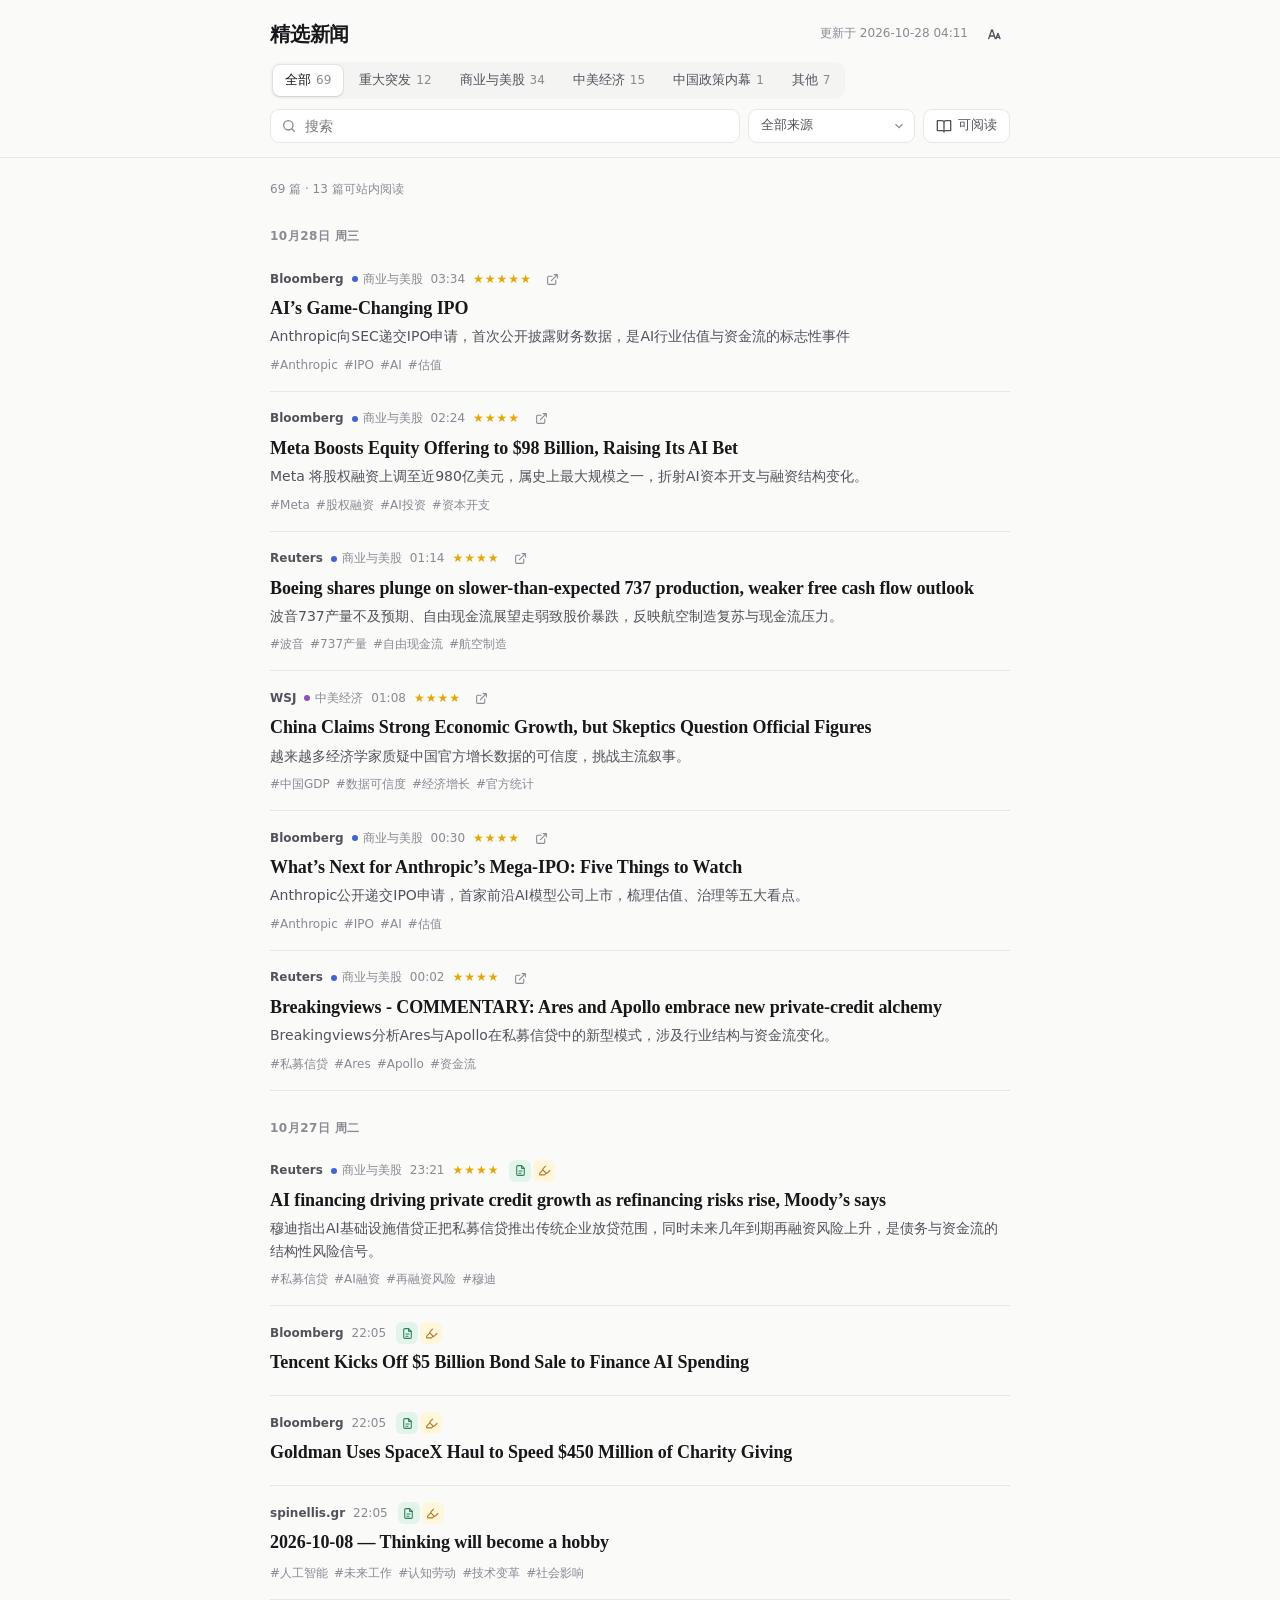
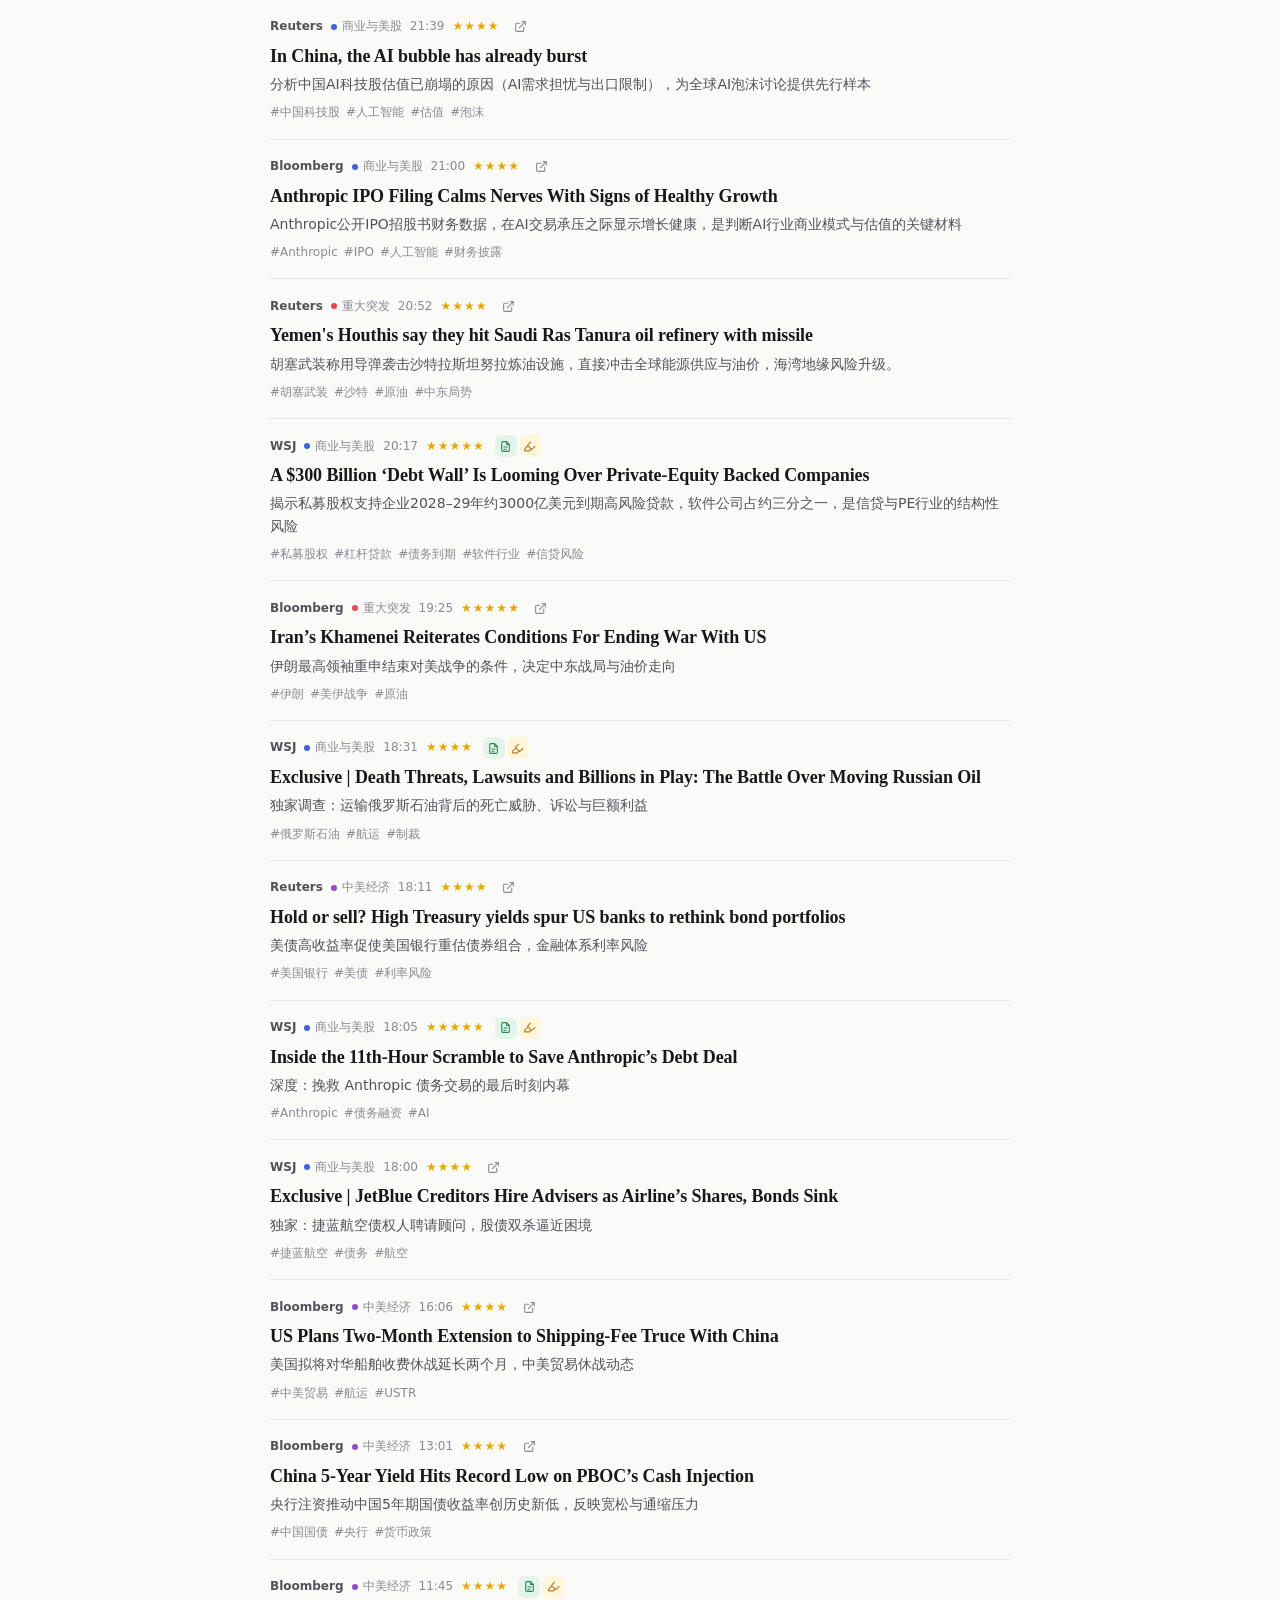
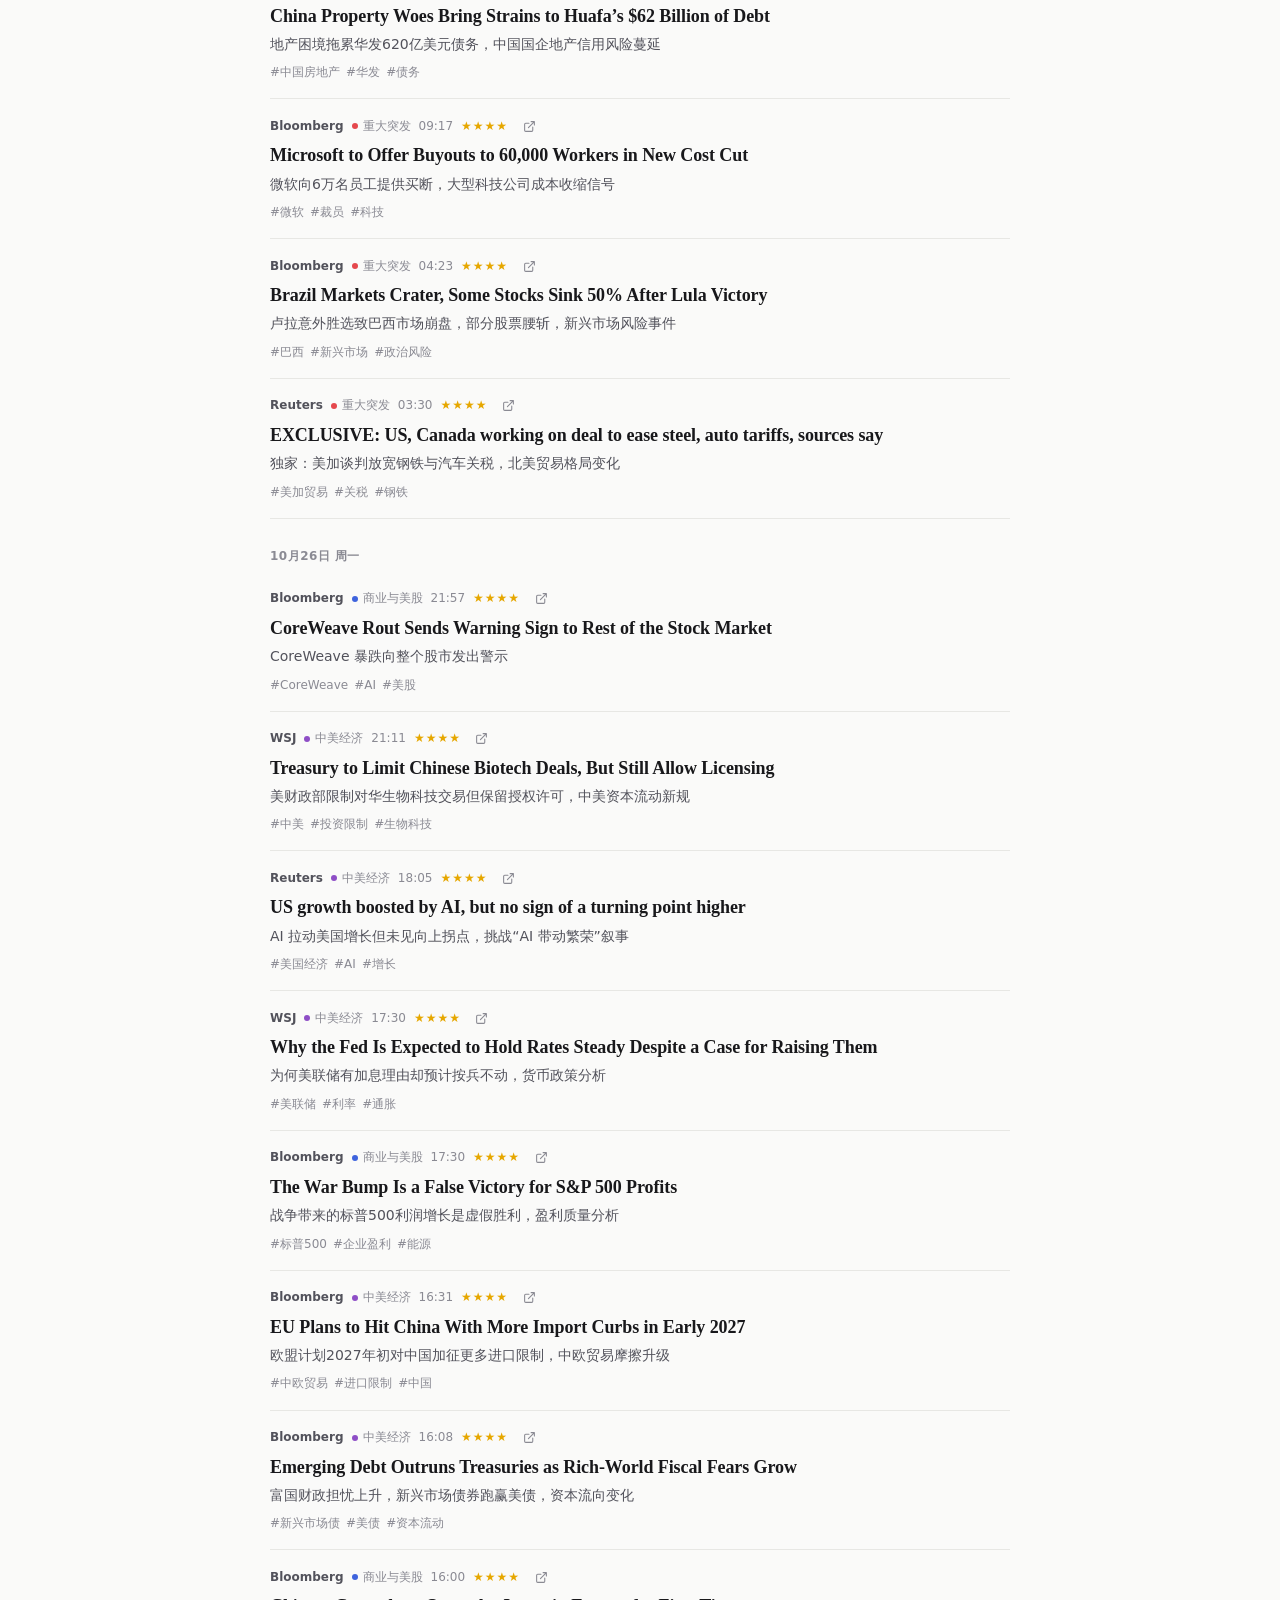
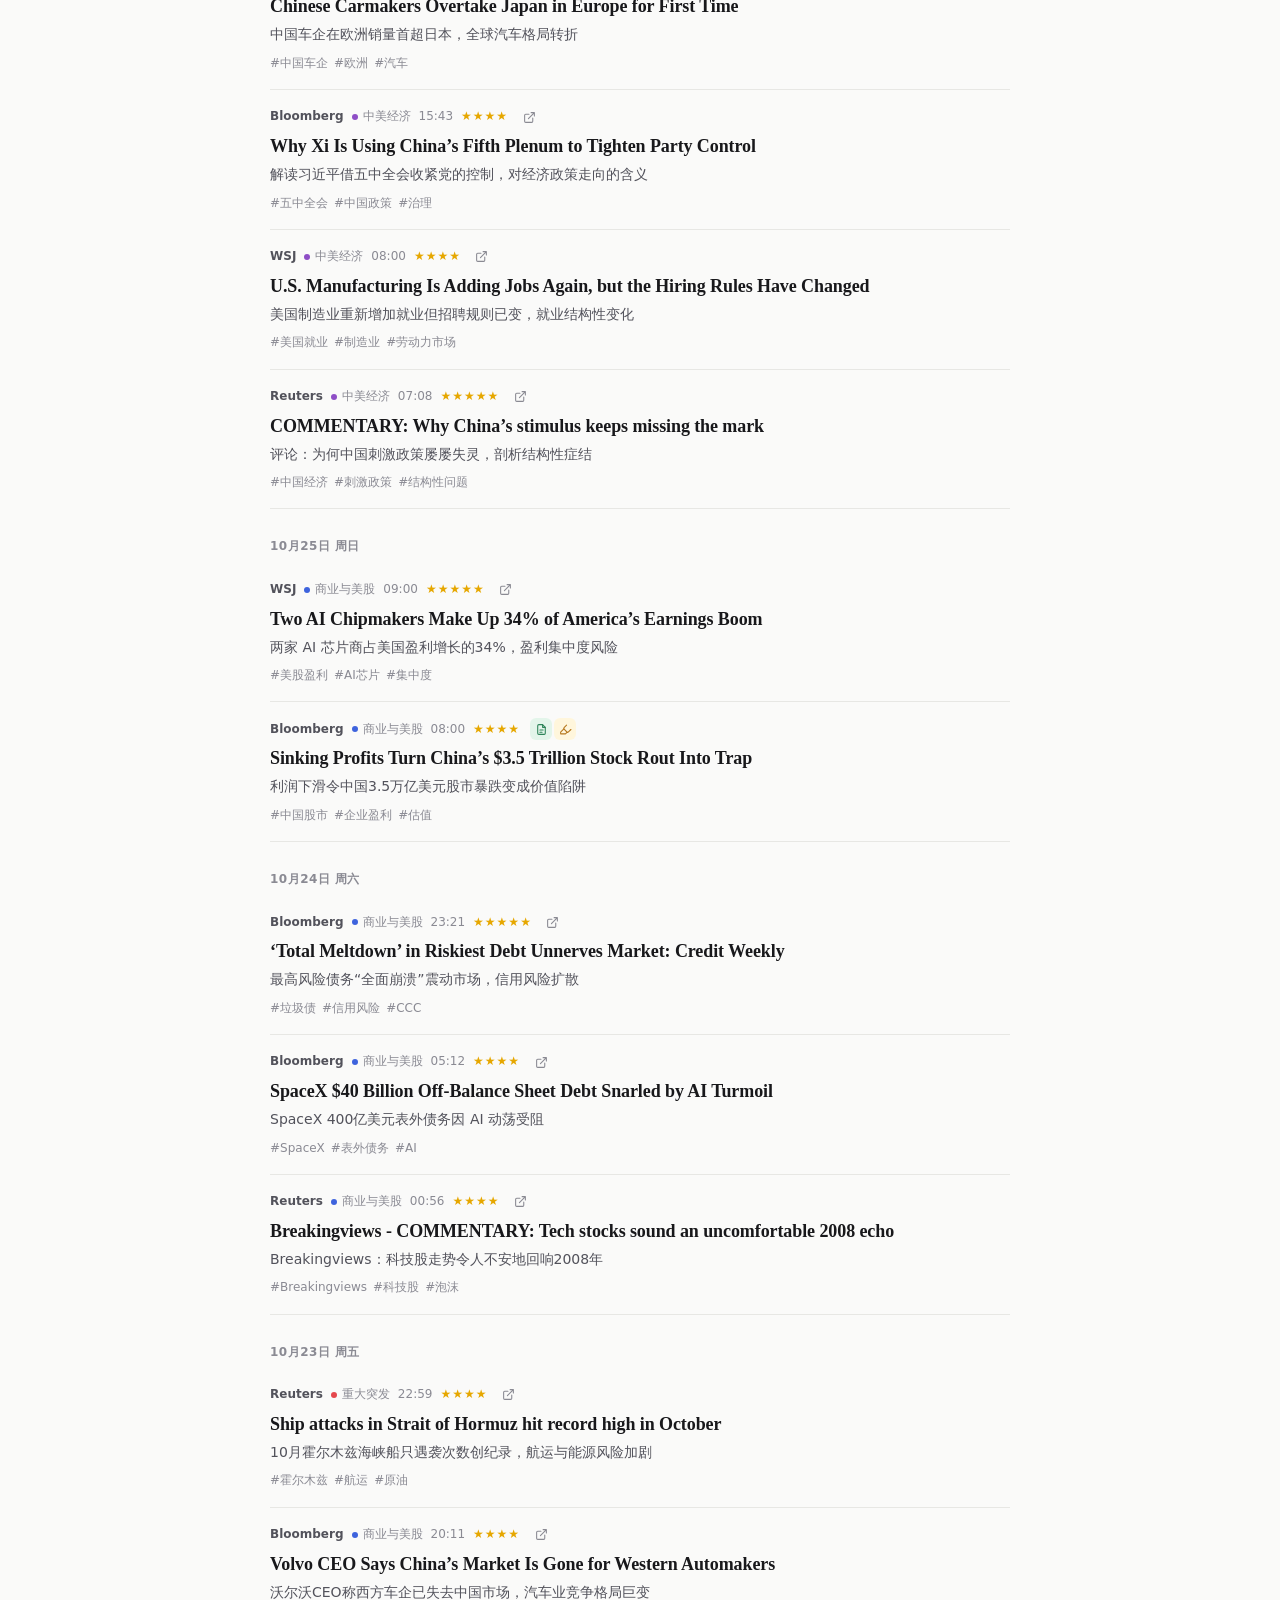
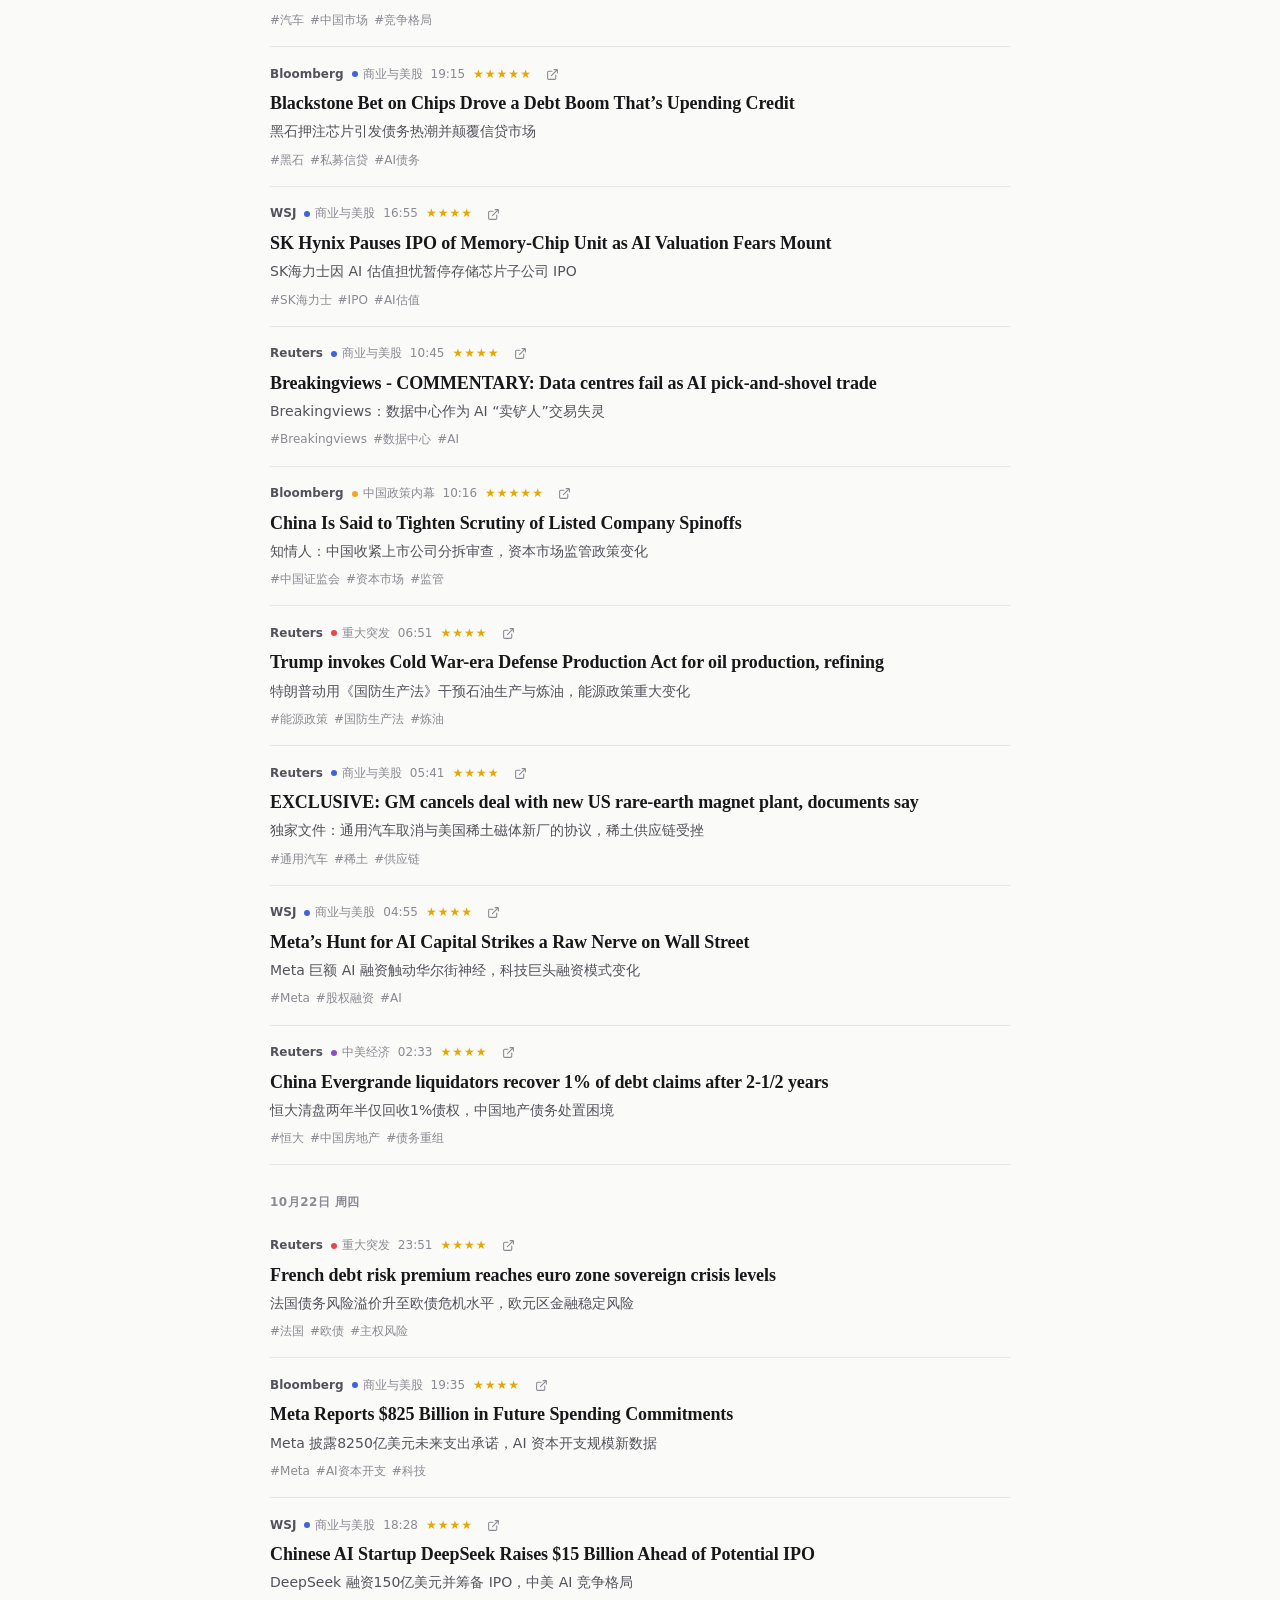
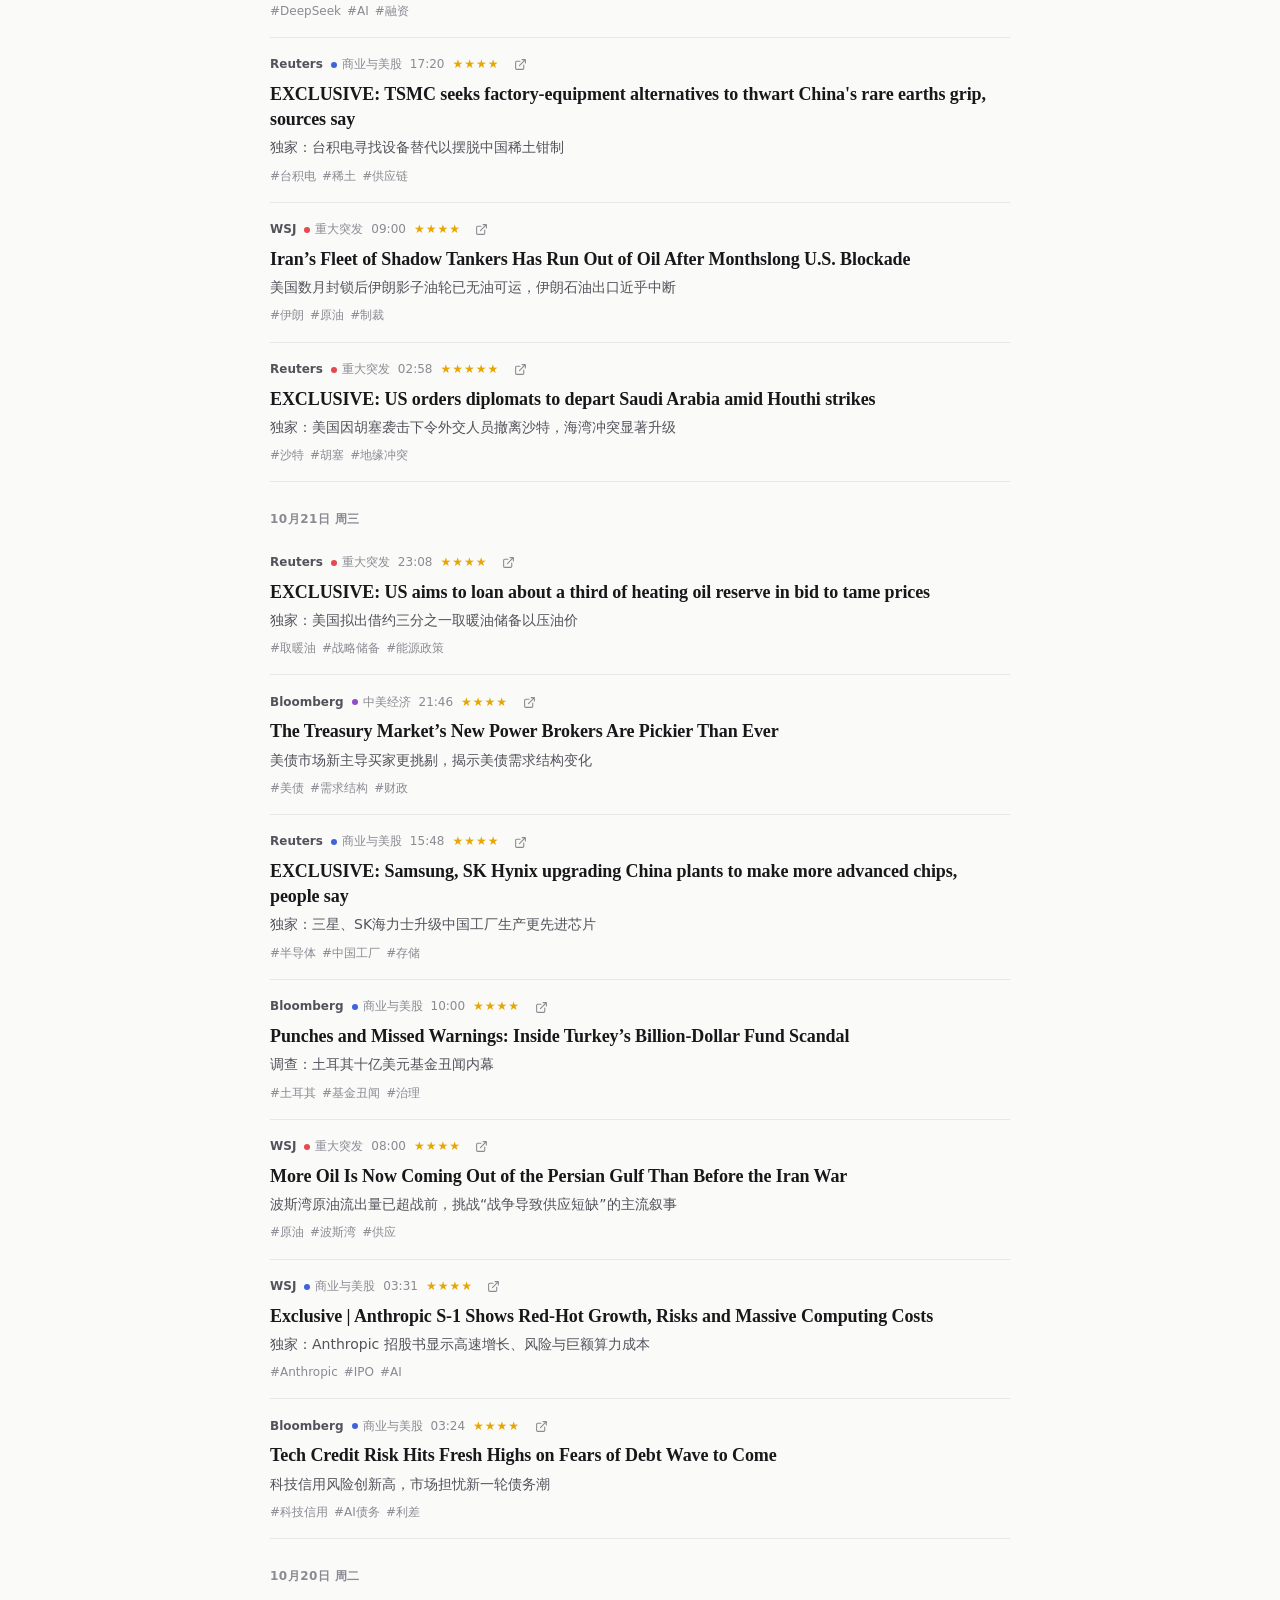
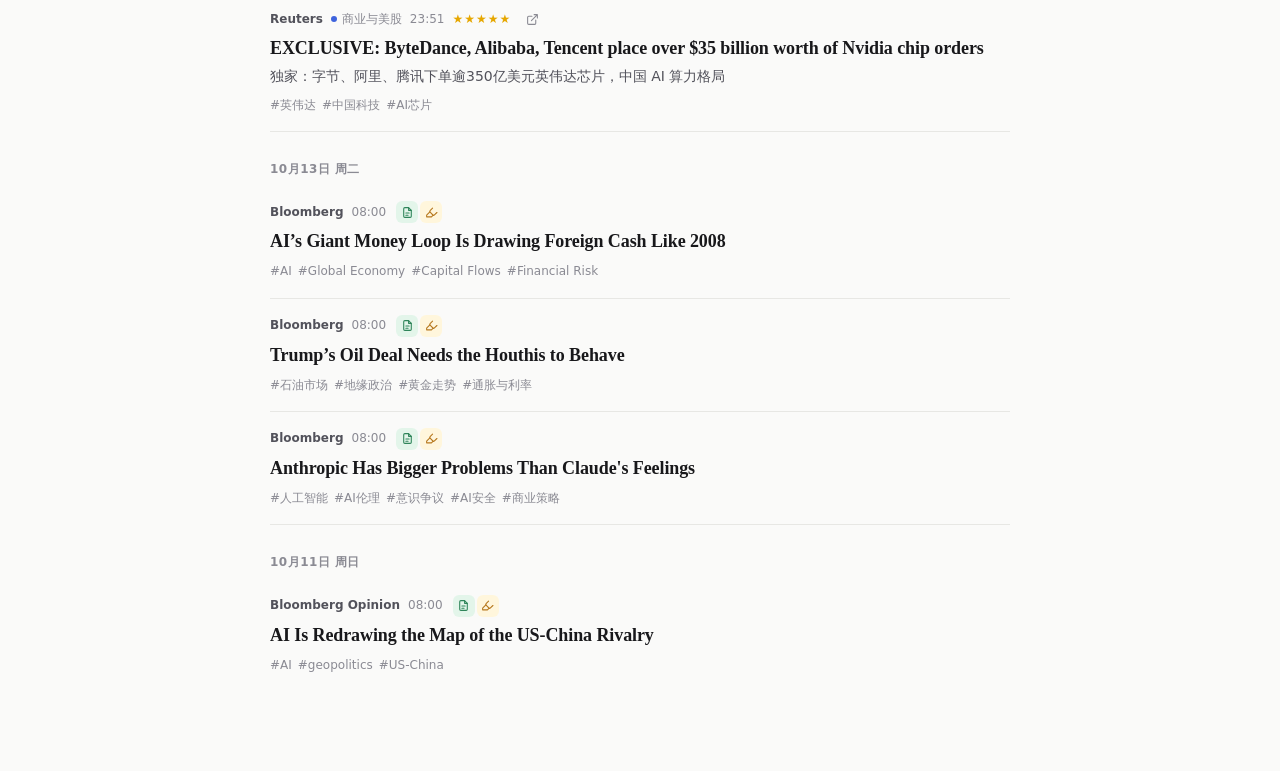
==== commit eb8bf83f: "update news" ====
--- a/news/index.html
+++ b/news/index.html
@@ -210,10 +210,10 @@
 <body>
 <div id="app"></div>
 <div class="pop" id="pop"><div class="card" role="dialog"><div class="sheet-handle"></div><div class="bar"><span class="label" id="popLabel">AI 解析</span><button id="popClose" title="关闭 (Esc)" aria-label="关闭"></button></div><div class="pbody" id="popBody"></div><div class="foot">点击高亮查看解析 · <kbd>Esc</kbd> 关闭</div></div></div>
-<script id="data" type="application/json">[{"id": "6ae0f72836ba428d3ebb356f", "title": "Meta Boosts Equity Offering to $98 Billion, Raising Its AI Bet", "url": "https://www.bloomberg.com/news/videos/2026-10-27/bloomberg-tech-10-27-2026-video", "source": "Bloomberg", "author": "", "topic": "business_markets", "score": 4, "reason": "Meta 将股权融资上调至近980亿美元，属史上最大规模之一，折射AI资本开支与融资结构变化。", "summary": "Bloomberg’s Ed Ludlow takes a look at Meta's plan to boost its equity offering to almost $98 billion, one of the largest ever, as it raises its bet on AI. Plus, Anthropic's IPO could be a defining test for the AI boom, as its S-1 filing reveals staggering growth, spending and losses. And, Anduril fo", "tags": ["Meta", "股权融资", "AI投资", "资本开支"], "time": "2026-10-28 02:24", "hasText": false, "hasAnalysis": false}, {"id": "6ae0e9a836ba428d3ebb3551", "title": "Boeing shares plunge on slower-than-expected 737 production, weaker free cash flow outlook", "url": "https://www.reuters.com/business/aerospace-defense/boeing-jetliner-production-challenges-weigh-third-quarter-results-2026-10-27/", "source": "Reuters", "author": "", "topic": "business_markets", "score": 4, "reason": "波音737产量不及预期、自由现金流展望走弱致股价暴跌，反映航空制造复苏与现金流压力。", "summary": "", "tags": ["波音", "737产量", "自由现金流", "航空制造"], "time": "2026-10-28 01:14", "hasText": false, "hasAnalysis": false}, {"id": "6ae0dbac36ba428d3ebb352d", "title": "China Claims Strong Economic Growth, but Skeptics Question Official Figures", "url": "https://www.wsj.com/economy/china-claims-strong-economic-growth-but-skeptics-question-official-figures-22e583db", "source": "WSJ", "author": "", "topic": "china_us_economy", "score": 4, "reason": "越来越多经济学家质疑中国官方增长数据的可信度，挑战主流叙事。", "summary": "Beijing has reported robust growth this year, but a growing chorus of economists are asking if the numbers accurate.", "tags": ["中国GDP", "数据可信度", "经济增长", "官方统计"], "time": "2026-10-28 01:08", "hasText": false, "hasAnalysis": false}, {"id": "6ae0d52236ba428d3ebb350d", "title": "What’s Next for Anthropic’s Mega-IPO: Five Things to Watch", "url": "https://www.bloomberg.com/news/articles/2026-10-27/what-s-next-for-anthropic-s-mega-ipo-five-things-to-watch", "source": "Bloomberg", "author": "", "topic": "business_markets", "score": 4, "reason": "Anthropic公开递交IPO申请，首家前沿AI模型公司上市，梳理估值、治理等五大看点。", "summary": "Anthropic PBC filed publicly for an initial public offering, a major milestone ahead of the first-ever listing of a frontier AI model company. Here are five things investors should be looking for in the weeks ahead.", "tags": ["Anthropic", "IPO", "AI", "估值"], "time": "2026-10-28 00:30", "hasText": false, "hasAnalysis": false}, {"id": "6ae0ce0236ba428d3ebb34fb", "title": "Breakingviews - COMMENTARY: Ares and Apollo embrace new private-credit alchemy", "url": "https://www.reuters.com/commentary/breakingviews/ares-apollo-embrace-new-private-credit-alchemy-2026-10-27/", "source": "Reuters", "author": "", "topic": "business_markets", "score": 4, "reason": "Breakingviews分析Ares与Apollo在私募信贷中的新型模式，涉及行业结构与资金流变化。", "summary": "", "tags": ["私募信贷", "Ares", "Apollo", "资金流"], "time": "2026-10-28 00:02", "hasText": false, "hasAnalysis": false}, {"id": "6ae0c17b36ba428d3ebb34b3", "title": "AI financing driving private credit growth as refinancing risks rise, Moody’s says", "url": "https://www.reuters.com/legal/transactional/ai-financing-driving-private-credit-growth-refinancing-risks-rise-moodys-says-2026-10-27/", "source": "Reuters", "author": "", "topic": "business_markets", "score": 4, "reason": "穆迪指出AI基础设施借贷正把私募信贷推出传统企业放贷范围，同时未来几年到期再融资风险上升，是债务与资金流的结构性风险信号。", "summary": "穆迪预计五大美国超大规模云厂商与CoreWeave 2027年资本开支近1万亿美元，融资来自现金流、债务及合资、特殊目的实体。2027至2029年到期贷款将考验弱势借款人再融资能力，循环融资风险也受关注。", "tags": ["私募信贷", "AI融资", "再融资风险", "穆迪"], "time": "2026-10-27 23:21", "hasText": true, "hasAnalysis": true}, {"id": "6ae0af92ac257d9262f09c7a", "title": "Tencent Kicks Off $5 Billion Bond Sale to Finance AI Spending", "url": "https://www.bloomberg.com/news/articles/2026-10-13/tencent-kicks-off-5-billion-bond-sale-to-finance-ai-spending?srnd=phx-technology", "source": "Bloomberg", "author": "Janice Huang", "topic": "", "score": null, "reason": "", "summary": "腾讯启动美元和离岸人民币债券发行，规模约 50 亿美元，主要用于采购芯片等 AI 资本开支。10 年和 20 年期美元债初始指导价约为美债加 115 和 140 个基点，离岸人民币 10 年、30 年期约 2.9% 和 3.5%。这是全球科技公司为 AI 举债潮的一部分，但投资者对数据中心与模型投入能否带来足够回报的担忧也在上升。", "tags": [], "time": "2026-10-27 22:05", "hasText": true, "hasAnalysis": true}, {"id": "6ae0af93ac257d9262f09c7b", "title": "Goldman Uses SpaceX Haul to Speed $450 Million of Charity Giving", "url": "https://www.bloomberg.com/news/articles/2026-10-13/goldman-uses-spacex-haul-to-speed-450-million-of-charity-giving?srnd=phx-finance", "source": "Bloomberg", "author": "Denitsa Tsekova, Todd Gillespie", "topic": "", "score": null, "reason": "", "summary": "SpaceX 以 1.77 万亿美元估值上市后，高盛帮早年入股的富裕客户获得巨额回报，自己也分得数亿美元。高盛把这笔意外收入用于提前进行 4.5 亿美元慈善捐赠以节税，令三季度摊薄每股收益减少约 1 美元。此事也显示高盛逾 4 万亿美元的资管与财富管理部门为客户争取上市前投资机会的能力。", "tags": [], "time": "2026-10-27 22:05", "hasText": true, "hasAnalysis": true}, {"id": "6ae0af93ac257d9262f09c7d", "title": "2026-10-08 — Thinking will become a hobby", "url": "https://www.spinellis.gr/blog/20261008/?li261008", "source": "spinellis.gr", "author": "Diomidis Spinellis", "topic": "", "score": null, "reason": "", "summary": "作者 Spinellis 认为，AI 在性能、成本和全天候可用性上全面压过人类，大部分认知工作将被取代。知识工作者的反抗会比以往技术革命更激烈，政府也会试图用监管和税收限制 AI，但大概率挡不住。他的结论是：思考作为谋生手段会萎缩，最终像打猎一样变成一种闲暇爱好。", "tags": ["人工智能", "未来工作", "认知劳动", "技术变革", "社会影响"], "time": "2026-10-27 22:05", "hasText": true, "hasAnalysis": true}, {"id": "6ae0a992ac257d9262f09c23", "title": "In China, the AI bubble has already burst", "url": "https://www.reuters.com/world/china/china-ai-bubble-has-already-burst-2026-10-26/", "source": "Reuters", "author": "", "topic": "business_markets", "score": 4, "reason": "分析中国AI科技股估值已崩塌的原因（AI需求担忧与出口限制），为全球AI泡沫讨论提供先行样本", "summary": "While global tech stocks teeter, in China they have already crashed as lofty valuations collapse under worries about AI demand and curbs on Chinese exports.", "tags": ["中国科技股", "人工智能", "估值", "泡沫"], "time": "2026-10-27 21:39", "hasText": false, "hasAnalysis": false}, {"id": "6ae0a992ac257d9262f09c24", "title": "Anthropic IPO Filing Calms Nerves With Signs of Healthy Growth", "url": "https://www.bloomberg.com/news/articles/2026-10-27/anthropic-ipo-filing-calms-nerves-with-signs-of-healthy-growth", "source": "Bloomberg", "author": "", "topic": "business_markets", "score": 4, "reason": "Anthropic公开IPO招股书财务数据，在AI交易承压之际显示增长健康，是判断AI行业商业模式与估值的关键材料", "summary": "Anthropic PBC set itself a challenge by opening its books to prospective IPO investors right after a punishing week for the artificial intelligence trade. When Wall Street took a close look, it generally liked what it saw.", "tags": ["Anthropic", "IPO", "人工智能", "财务披露"], "time": "2026-10-27 21:00", "hasText": false, "hasAnalysis": false}, {"id": "6ae0b20eac257d9262f09c82", "title": "Yemen's Houthis say they hit Saudi Ras Tanura oil refinery with missile", "url": "https://www.reuters.com/business/energy/yemens-houthis-say-they-launched-an-attack-saudi-ras-tanura-oil-refinery-2026-10-27/", "source": "Reuters", "author": "", "topic": "breaking", "score": 4, "reason": "胡塞武装称用导弹袭击沙特拉斯坦努拉炼油设施，直接冲击全球能源供应与油价，海湾地缘风险升级。", "summary": "", "tags": ["胡塞武装", "沙特", "原油", "中东局势"], "time": "2026-10-27 20:52", "hasText": false, "hasAnalysis": false}, {"id": "6ae0a992ac257d9262f09c22", "title": "A $300 Billion ‘Debt Wall’ Is Looming Over Private-Equity Backed Companies", "url": "https://www.wsj.com/finance/investing/a-300-billion-debt-wall-is-looming-over-private-equity-backed-companies-d6359497", "source": "WSJ", "author": "", "topic": "business_markets", "score": 5, "reason": "揭示私募股权支持企业2028–29年约3000亿美元到期高风险贷款，软件公司占约三分之一，是信贷与PE行业的结构性风险", "summary": "私募股权持有公司面临约3000亿美元债务墙：2028年到期约1400亿、2029年约1600亿，而2023–2025年平均两年到期量约600亿。软件公司约占三分之一，约四分之一为CCC+及以下。利率上升使再融资更难，基金正谈判展期，否则可能被债权人接管。", "tags": ["私募股权", "杠杆贷款", "债务到期", "软件行业", "信贷风险"], "time": "2026-10-27 20:17", "hasText": true, "hasAnalysis": true}, {"id": "6ae0aa99ac257d9262f09c26", "title": "Iran’s Khamenei Reiterates Conditions For Ending War With US", "url": "https://www.bloomberg.com/news/articles/2026-10-27/iran-s-supreme-leader-and-top-security-chief-discuss-war-hormuz-mvqlnngi", "source": "Bloomberg", "author": "", "topic": "breaking", "score": 5, "reason": "伊朗最高领袖重申结束对美战争的条件，决定中东战局与油价走向", "summary": "Iran’s Supreme Leader reiterated his country’s conditions for ending the war with the US, amid a regional diplomatic push to avert a fresh round of fighting in the Persian Gulf.", "tags": ["伊朗", "美伊战争", "原油"], "time": "2026-10-27 19:25", "hasText": false, "hasAnalysis": false}, {"id": "6ae0ab15ac257d9262f09c55", "title": "Exclusive | Death Threats, Lawsuits and Billions in Play: The Battle Over Moving Russian Oil", "url": "https://www.wsj.com/world/russia/death-threats-lawsuits-and-billions-in-play-the-battle-over-moving-russian-oil-1daea5ce", "source": "WSJ", "author": "", "topic": "business_markets", "score": 4, "reason": "独家调查：运输俄罗斯石油背后的死亡威胁、诉讼与巨额利益", "summary": "一名前德银高管起诉受制裁的俄罗斯石油交易商Coral网络，阿联酋法院已冻结对方逾7亿美元俄能源销售收入。案件揭示制裁下俄每年超1500亿美元原油和燃料出口的中间商运作与资金规模。", "tags": ["俄罗斯石油", "航运", "制裁"], "time": "2026-10-27 18:31", "hasText": true, "hasAnalysis": true}, {"id": "6ae0aa99ac257d9262f09c3a", "title": "Hold or sell? High Treasury yields spur US banks to rethink bond portfolios", "url": "https://www.reuters.com/legal/transactional/hold-or-sell-high-treasury-yields-spur-us-banks-rethink-bond-portfolios-2026-10-27/", "source": "Reuters", "author": "", "topic": "china_us_economy", "score": 4, "reason": "美债高收益率促使美国银行重估债券组合，金融体系利率风险", "summary": "", "tags": ["美国银行", "美债", "利率风险"], "time": "2026-10-27 18:11", "hasText": false, "hasAnalysis": false}, {"id": "6ae0aa99ac257d9262f09c42", "title": "Inside the 11th-Hour Scramble to Save Anthropic’s Debt Deal", "url": "https://www.wsj.com/articles/inside-the-11th-hour-scramble-to-save-anthropics-debt-deal-1c8ad883", "source": "WSJ", "author": "", "topic": "business_markets", "score": 5, "reason": "深度：挽救 Anthropic 债务交易的最后时刻内幕", "summary": "博通CEO陈福阳为Anthropic促成总额630亿美元的芯片租赁融资，创史上最大AI债务交易。银行因利率上升和AI风险敞口担忧，要求更好条款才肯出资420亿美元，博通最终接受更高利率并提供违约担保。", "tags": ["Anthropic", "债务融资", "AI"], "time": "2026-10-27 18:05", "hasText": true, "hasAnalysis": true}, {"id": "6ae0ab15ac257d9262f09c54", "title": "Exclusive | JetBlue Creditors Hire Advisers as Airline’s Shares, Bonds Sink", "url": "https://www.wsj.com/pro/bankruptcy/jetblue-creditors-huddle-with-restructuring-adviser-as-bonds-shares-sink-43866c42", "source": "WSJ", "author": "", "topic": "business_markets", "score": 4, "reason": "独家：捷蓝航空债权人聘请顾问，股债双杀逼近困境", "summary": "", "tags": ["捷蓝航空", "债务", "航空"], "time": "2026-10-27 18:00", "hasText": false, "hasAnalysis": false}, {"id": "6ae0aa99ac257d9262f09c31", "title": "US Plans Two-Month Extension to Shipping-Fee Truce With China", "url": "https://www.bloomberg.com/news/articles/2026-10-27/us-plans-two-month-extension-to-shipping-fee-truce-with-china", "source": "Bloomberg", "author": "", "topic": "china_us_economy", "score": 4, "reason": "美国拟将对华船舶收费休战延长两个月，中美贸易休战动态", "summary": "The US may extend a pause on charges for Chinese-linked ships for calling at American ports by two months, following efforts to iron out broader trade issues between the two economies.", "tags": ["中美贸易", "航运", "USTR"], "time": "2026-10-27 16:06", "hasText": false, "hasAnalysis": false}, {"id": "6ae0ab15ac257d9262f09c4c", "title": "China 5-Year Yield Hits Record Low on PBOC’s Cash Injection", "url": "https://www.bloomberg.com/news/articles/2026-10-27/china-5-year-yield-hits-record-low-on-pboc-s-cash-injection", "source": "Bloomberg", "author": "", "topic": "china_us_economy", "score": 4, "reason": "央行注资推动中国5年期国债收益率创历史新低，反映宽松与通缩压力", "summary": "", "tags": ["中国国债", "央行", "货币政策"], "time": "2026-10-27 13:01", "hasText": false, "hasAnalysis": false}, {"id": "6ae0aa99ac257d9262f09c33", "title": "China Property Woes Bring Strains to Huafa’s $62 Billion of Debt", "url": "https://www.bloomberg.com/news/articles/2026-10-27/china-property-woes-crisis-zhuhai-huafa-62-billion-debt-zhuhai-tower-guangdong", "source": "Bloomberg", "author": "", "topic": "china_us_economy", "score": 4, "reason": "地产困境拖累华发620亿美元债务，中国国企地产信用风险蔓延", "summary": "珠海华发集团有两款信托产品逾期兑付，并请求至少三家银行展期贷款。公司有息负债4130亿元，是自万科约一年前展期以来，最大的高度依赖地产的企业寻求延后还款，显示房地产债务困境仍在扩散。", "tags": ["中国房地产", "华发", "债务"], "time": "2026-10-27 11:45", "hasText": true, "hasAnalysis": true}, {"id": "6ae0ab15ac257d9262f09c4b", "title": "Microsoft to Offer Buyouts to 60,000 Workers in New Cost Cut", "url": "https://www.bloomberg.com/news/articles/2026-10-26/microsoft-to-offer-buyouts-to-60-000-workers-in-latest-cost-cut", "source": "Bloomberg", "author": "", "topic": "breaking", "score": 4, "reason": "微软向6万名员工提供买断，大型科技公司成本收缩信号", "summary": "", "tags": ["微软", "裁员", "科技"], "time": "2026-10-27 09:17", "hasText": false, "hasAnalysis": false}, {"id": "6ae0aa99ac257d9262f09c2d", "title": "Brazil Markets Crater, Some Stocks Sink 50% After Lula Victory", "url": "https://www.bloomberg.com/news/articles/2026-10-26/brazil-markets-brace-for-rout-on-lula-s-improbable-election-win", "source": "Bloomberg", "author": "", "topic": "breaking", "score": 4, "reason": "卢拉意外胜选致巴西市场崩盘，部分股票腰斩，新兴市场风险事件", "summary": "", "tags": ["巴西", "新兴市场", "政治风险"], "time": "2026-10-27 04:23", "hasText": false, "hasAnalysis": false}, {"id": "6ae0aa99ac257d9262f09c2f", "title": "EXCLUSIVE: US, Canada working on deal to ease steel, auto tariffs, sources say", "url": "https://www.reuters.com/world/us-canada-working-deal-ease-steel-auto-tariffs-sources-say-2026-10-26/", "source": "Reuters", "author": "", "topic": "breaking", "score": 4, "reason": "独家：美加谈判放宽钢铁与汽车关税，北美贸易格局变化", "summary": "", "tags": ["美加贸易", "关税", "钢铁"], "time": "2026-10-27 03:30", "hasText": false, "hasAnalysis": false}, {"id": "6ae0ab15ac257d9262f09c53", "title": "CoreWeave Rout Sends Warning Sign to Rest of the Stock Market", "url": "https://www.bloomberg.com/news/articles/2026-10-26/coreweave-rout-sends-warning-sign-to-rest-of-the-stock-market", "source": "Bloomberg", "author": "", "topic": "business_markets", "score": 4, "reason": "CoreWeave 暴跌向整个股市发出警示", "summary": "", "tags": ["CoreWeave", "AI", "美股"], "time": "2026-10-26 21:57", "hasText": false, "hasAnalysis": false}, {"id": "6ae0aa99ac257d9262f09c32", "title": "Treasury to Limit Chinese Biotech Deals, But Still Allow Licensing", "url": "https://www.wsj.com/pro/venture-capital/treasury-to-limit-chinese-biotech-deals-but-still-allow-licensing-36a38e48", "source": "WSJ", "author": "", "topic": "china_us_economy", "score": 4, "reason": "美财政部限制对华生物科技交易但保留授权许可，中美资本流动新规", "summary": "", "tags": ["中美", "投资限制", "生物科技"], "time": "2026-10-26 21:11", "hasText": false, "hasAnalysis": false}, {"id": "6ae0aa99ac257d9262f09c37", "title": "US growth boosted by AI, but no sign of a turning point higher", "url": "https://www.reuters.com/world/us/us-growth-boosted-by-ai-no-sign-turning-point-higher-2026-10-26/", "source": "Reuters", "author": "", "topic": "china_us_economy", "score": 4, "reason": "AI 拉动美国增长但未见向上拐点，挑战“AI 带动繁荣”叙事", "summary": "", "tags": ["美国经济", "AI", "增长"], "time": "2026-10-26 18:05", "hasText": false, "hasAnalysis": false}, {"id": "6ae0aa99ac257d9262f09c38", "title": "Why the Fed Is Expected to Hold Rates Steady Despite a Case for Raising Them", "url": "https://www.wsj.com/economy/central-banking/why-the-fed-is-expected-to-hold-rates-steady-despite-a-case-for-raising-them-3761e47f", "source": "WSJ", "author": "", "topic": "china_us_economy", "score": 4, "reason": "为何美联储有加息理由却预计按兵不动，货币政策分析", "summary": "", "tags": ["美联储", "利率", "通胀"], "time": "2026-10-26 17:30", "hasText": false, "hasAnalysis": false}, {"id": "6ae0aa99ac257d9262f09c44", "title": "The War Bump Is a False Victory for S&P 500 Profits", "url": "https://www.bloomberg.com/opinion/articles/2026-10-26/the-war-bump-is-a-false-victory-for-s-p-500-profits", "source": "Bloomberg", "author": "", "topic": "business_markets", "score": 4, "reason": "战争带来的标普500利润增长是虚假胜利，盈利质量分析", "summary": "", "tags": ["标普500", "企业盈利", "能源"], "time": "2026-10-26 17:30", "hasText": false, "hasAnalysis": false}, {"id": "6ae0aa99ac257d9262f09c30", "title": "EU Plans to Hit China With More Import Curbs in Early 2027", "url": "https://www.bloomberg.com/news/articles/2026-10-26/eu-plans-to-hit-china-with-more-import-curbs-in-early-2027", "source": "Bloomberg", "author": "", "topic": "china_us_economy", "score": 4, "reason": "欧盟计划2027年初对中国加征更多进口限制，中欧贸易摩擦升级", "summary": "The European Union is planning to use safeguard measures to cut imports of products from sectors including chemicals, furniture and machinery from China, according to people familiar with the matter.", "tags": ["中欧贸易", "进口限制", "中国"], "time": "2026-10-26 16:31", "hasText": false, "hasAnalysis": false}, {"id": "6ae0aa99ac257d9262f09c39", "title": "Emerging Debt Outruns Treasuries as Rich-World Fiscal Fears Grow", "url": "https://www.bloomberg.com/news/articles/2026-10-25/emerging-debt-outruns-treasuries-as-rich-world-fiscal-fears-grow", "source": "Bloomberg", "author": "", "topic": "china_us_economy", "score": 4, "reason": "富国财政担忧上升，新兴市场债券跑赢美债，资本流向变化", "summary": "", "tags": ["新兴市场债", "美债", "资本流动"], "time": "2026-10-26 16:08", "hasText": false, "hasAnalysis": false}, {"id": "6ae0aa99ac257d9262f09c40", "title": "Chinese Carmakers Overtake Japan in Europe for First Time", "url": "https://www.bloomberg.com/news/articles/2026-10-26/chinese-carmakers-overtake-japan-europe-byd-chery-toyota-nissan", "source": "Bloomberg", "author": "", "topic": "business_markets", "score": 4, "reason": "中国车企在欧洲销量首超日本，全球汽车格局转折", "summary": "", "tags": ["中国车企", "欧洲", "汽车"], "time": "2026-10-26 16:00", "hasText": false, "hasAnalysis": false}, {"id": "6ae0aa99ac257d9262f09c36", "title": "U.S. Manufacturing Is Adding Jobs Again, but the Hiring Rules Have Changed", "url": "https://www.wsj.com/business/u-s-manufacturing-is-adding-jobs-again-but-the-hiring-rules-have-changed-29171127", "source": "WSJ", "author": "", "topic": "china_us_economy", "score": 4, "reason": "美国制造业重新增加就业但招聘规则已变，就业结构性变化", "summary": "While factory employment is on the rise, a shift toward high-tech automation is creating roles with greater barriers to entry.", "tags": ["美国就业", "制造业", "劳动力市场"], "time": "2026-10-26 08:00", "hasText": false, "hasAnalysis": false}, {"id": "6ae0aa99ac257d9262f09c34", "title": "COMMENTARY: Why China’s stimulus keeps missing the mark", "url": "https://www.reuters.com/commentary/reuters-open-interest/why-chinas-stimulus-keeps-missing-mark-manishi-raychaudhuri-2026-10-25/", "source": "Reuters", "author": "", "topic": "china_us_economy", "score": 5, "reason": "评论：为何中国刺激政策屡屡失灵，剖析结构性症结", "summary": "", "tags": ["中国经济", "刺激政策", "结构性问题"], "time": "2026-10-26 07:08", "hasText": false, "hasAnalysis": false}, {"id": "6ae0aa99ac257d9262f09c43", "title": "Two AI Chipmakers Make Up 34% of America’s Earnings Boom", "url": "https://www.wsj.com/finance/stocks/the-earnings-boom-is-heavily-reliant-on-just-a-handful-of-stocks-21decb53", "source": "WSJ", "author": "", "topic": "business_markets", "score": 5, "reason": "两家 AI 芯片商占美国盈利增长的34%，盈利集中度风险", "summary": "Ten companies—including Nvidia, Micron and other AI giants—account for roughly two-thirds of corporate profit growth.", "tags": ["美股盈利", "AI芯片", "集中度"], "time": "2026-10-25 09:00", "hasText": false, "hasAnalysis": false}, {"id": "6ae0ab15ac257d9262f09c4e", "title": "Sinking Profits Turn China’s $3.5 Trillion Stock Rout Into Trap", "url": "https://www.bloomberg.com/news/articles/2026-10-25/sinking-profits-turn-china-s-3-5-trillion-stock-rout-into-trap", "source": "Bloomberg", "author": "", "topic": "business_markets", "score": 4, "reason": "利润下滑令中国3.5万亿美元股市暴跌变成价值陷阱", "summary": "中国股市自 5 月高点已蒸发 3.5 万亿美元，沪深 300 跌入熊市。核心问题是盈利：消费长期疲软和企业内卷压低利润，MSCI 中国成分股 2026 年盈利预期自 3 月以来下调逾 4%，已公布业绩的公司平均低于预期 9%，恒生科技盈利预期下调超 13%。市场判断经济“慢但可容忍”，北京不急于出台强刺激，因此看不到止跌信号。", "tags": ["中国股市", "企业盈利", "估值"], "time": "2026-10-25 08:00", "hasText": true, "hasAnalysis": true}, {"id": "6ae0aa99ac257d9262f09c45", "title": "‘Total Meltdown’ in Riskiest Debt Unnerves Market: Credit Weekly", "url": "https://www.bloomberg.com/news/articles/2026-10-24/-total-meltdown-in-riskiest-debt-unnerves-market-credit-weekly", "source": "Bloomberg", "author": "", "topic": "business_markets", "score": 5, "reason": "最高风险债务“全面崩溃”震动市场，信用风险扩散", "summary": "", "tags": ["垃圾债", "信用风险", "CCC"], "time": "2026-10-24 23:21", "hasText": false, "hasAnalysis": false}, {"id": "6ae0aa99ac257d9262f09c46", "title": "SpaceX $40 Billion Off-Balance Sheet Debt Snarled by AI Turmoil", "url": "https://www.bloomberg.com/news/articles/2026-10-23/spacex-40-billion-off-balance-sheet-debt-snarled-by-ai-turmoil", "source": "Bloomberg", "author": "", "topic": "business_markets", "score": 4, "reason": "SpaceX 400亿美元表外债务因 AI 动荡受阻", "summary": "", "tags": ["SpaceX", "表外债务", "AI"], "time": "2026-10-24 05:12", "hasText": false, "hasAnalysis": false}, {"id": "6ae0aa99ac257d9262f09c49", "title": "Breakingviews - COMMENTARY: Tech stocks sound an uncomfortable 2008 echo", "url": "https://www.reuters.com/commentary/breakingviews/tech-stocks-sound-an-uncomfortable-2008-echo-2026-10-23/", "source": "Reuters", "author": "", "topic": "business_markets", "score": 4, "reason": "Breakingviews：科技股走势令人不安地回响2008年", "summary": "", "tags": ["Breakingviews", "科技股", "泡沫"], "time": "2026-10-24 00:56", "hasText": false, "hasAnalysis": false}, {"id": "6ae0aa99ac257d9262f09c2a", "title": "Ship attacks in Strait of Hormuz hit record high in October", "url": "https://www.reuters.com/business/energy/ship-attacks-strait-hormuz-hit-record-high-october-2026-10-23/", "source": "Reuters", "author": "", "topic": "breaking", "score": 4, "reason": "10月霍尔木兹海峡船只遇袭次数创纪录，航运与能源风险加剧", "summary": "", "tags": ["霍尔木兹", "航运", "原油"], "time": "2026-10-23 22:59", "hasText": false, "hasAnalysis": false}, {"id": "6ae0ab15ac257d9262f09c51", "title": "Blackstone Bet on Chips Drove a Debt Boom That’s Upending Credit", "url": "https://www.bloomberg.com/news/articles/2026-10-23/blackstone-bet-on-chips-drove-a-debt-boom-that-s-upending-credit", "source": "Bloomberg", "author": "", "topic": "business_markets", "score": 5, "reason": "黑石押注芯片引发债务热潮并颠覆信贷市场", "summary": "", "tags": ["黑石", "私募信贷", "AI债务"], "time": "2026-10-23 19:15", "hasText": false, "hasAnalysis": false}, {"id": "6ae0aa99ac257d9262f09c47", "title": "SK Hynix Pauses IPO of Memory-Chip Unit as AI Valuation Fears Mount", "url": "https://www.wsj.com/tech/sk-hynix-shelves-plans-for-u-s-listing-of-memory-chip-unit-solidigm-e9670506", "source": "WSJ", "author": "", "topic": "business_markets", "score": 4, "reason": "SK海力士因 AI 估值担忧暂停存储芯片子公司 IPO", "summary": "The decision to pull Solidigm’s U.S. public debut comes amid deepening investor caution toward artificial-intelligence valuations.", "tags": ["SK海力士", "IPO", "AI估值"], "time": "2026-10-23 16:55", "hasText": false, "hasAnalysis": false}, {"id": "6ae0aa99ac257d9262f09c4a", "title": "Breakingviews - COMMENTARY: Data centres fail as AI pick-and-shovel trade", "url": "https://www.reuters.com/commentary/breakingviews/data-centres-fail-ai-pick-and-shovel-trade-2026-10-23/", "source": "Reuters", "author": "", "topic": "business_markets", "score": 4, "reason": "Breakingviews：数据中心作为 AI “卖铲人”交易失灵", "summary": "", "tags": ["Breakingviews", "数据中心", "AI"], "time": "2026-10-23 10:45", "hasText": false, "hasAnalysis": false}, {"id": "6ae0aa99ac257d9262f09c3b", "title": "China Is Said to Tighten Scrutiny of Listed Company Spinoffs", "url": "https://www.bloomberg.com/news/articles/2026-10-23/china-is-said-to-tighten-scrutiny-of-listed-company-spinoffs", "source": "Bloomberg", "author": "", "topic": "china_policy_insider", "score": 5, "reason": "知情人：中国收紧上市公司分拆审查，资本市场监管政策变化", "summary": "", "tags": ["中国证监会", "资本市场", "监管"], "time": "2026-10-23 10:16", "hasText": false, "hasAnalysis": false}, {"id": "6ae0aa99ac257d9262f09c2b", "title": "Trump invokes Cold War-era Defense Production Act for oil production, refining", "url": "https://www.reuters.com/business/energy/trump-invokes-cold-war-era-defense-production-act-oil-production-refining-2026-10-22/", "source": "Reuters", "author": "", "topic": "breaking", "score": 4, "reason": "特朗普动用《国防生产法》干预石油生产与炼油，能源政策重大变化", "summary": "", "tags": ["能源政策", "国防生产法", "炼油"], "time": "2026-10-23 06:51", "hasText": false, "hasAnalysis": false}, {"id": "6ae0aa99ac257d9262f09c3f", "title": "EXCLUSIVE: GM cancels deal with new US rare-earth magnet plant, documents say", "url": "https://www.reuters.com/legal/litigation/gm-cancels-deal-with-new-us-rare-earth-magnet-plant-documents-say-2026-10-22/", "source": "Reuters", "author": "", "topic": "business_markets", "score": 4, "reason": "独家文件：通用汽车取消与美国稀土磁体新厂的协议，稀土供应链受挫", "summary": "", "tags": ["通用汽车", "稀土", "供应链"], "time": "2026-10-23 05:41", "hasText": false, "hasAnalysis": false}, {"id": "6ae0aa99ac257d9262f09c41", "title": "Meta’s Hunt for AI Capital Strikes a Raw Nerve on Wall Street", "url": "https://www.wsj.com/finance/stocks/metas-hunt-for-ai-capital-strikes-a-raw-nerve-on-wall-street-e2de1601", "source": "WSJ", "author": "", "topic": "business_markets", "score": 4, "reason": "Meta 巨额 AI 融资触动华尔街神经，科技巨头融资模式变化", "summary": "", "tags": ["Meta", "股权融资", "AI"], "time": "2026-10-23 04:55", "hasText": false, "hasAnalysis": false}, {"id": "6ae0aa99ac257d9262f09c35", "title": "China Evergrande liquidators recover 1% of debt claims after 2-1/2 years", "url": "https://www.reuters.com/legal/litigation/china-evergrande-liquidators-recover-1-debt-claims-after-2-12-years-2026-10-22/", "source": "Reuters", "author": "", "topic": "china_us_economy", "score": 4, "reason": "恒大清盘两年半仅回收1%债权，中国地产债务处置困境", "summary": "", "tags": ["恒大", "中国房地产", "债务重组"], "time": "2026-10-23 02:33", "hasText": false, "hasAnalysis": false}, {"id": "6ae0aa99ac257d9262f09c2e", "title": "French debt risk premium reaches euro zone sovereign crisis levels", "url": "https://www.reuters.com/world/europe/french-debt-risk-premium-reaches-euro-zone-sovereign-crisis-levels-2026-10-22/", "source": "Reuters", "author": "", "topic": "breaking", "score": 4, "reason": "法国债务风险溢价升至欧债危机水平，欧元区金融稳定风险", "summary": "", "tags": ["法国", "欧债", "主权风险"], "time": "2026-10-22 23:51", "hasText": false, "hasAnalysis": false}, {"id": "6ae0ab15ac257d9262f09c4f", "title": "Meta Reports $825 Billion in Future Spending Commitments", "url": "https://www.bloomberg.com/news/articles/2026-10-22/meta-reports-825-billion-in-future-spending-commitments", "source": "Bloomberg", "author": "", "topic": "business_markets", "score": 4, "reason": "Meta 披露8250亿美元未来支出承诺，AI 资本开支规模新数据", "summary": "", "tags": ["Meta", "AI资本开支", "科技"], "time": "2026-10-22 19:35", "hasText": false, "hasAnalysis": false}, {"id": "6ae0aa99ac257d9262f09c48", "title": "Chinese AI Startup DeepSeek Raises $15 Billion Ahead of Potential IPO", "url": "https://www.wsj.com/tech/ai/chinese-ai-startup-deekseek-raises-15-billion-ahead-of-potential-ipo-f7fe3a49", "source": "WSJ", "author": "", "topic": "business_markets", "score": 4, "reason": "DeepSeek 融资150亿美元并筹备 IPO，中美 AI 竞争格局", "summary": "", "tags": ["DeepSeek", "AI", "融资"], "time": "2026-10-22 18:28", "hasText": false, "hasAnalysis": false}, {"id": "6ae0aa99ac257d9262f09c3e", "title": "EXCLUSIVE: TSMC seeks factory-equipment alternatives to thwart China's rare earths grip, sources say", "url": "https://www.reuters.com/world/china/tsmc-seeks-factory-equipment-alternatives-thwart-chinas-rare-earths-grip-sources-2026-10-22/", "source": "Reuters", "author": "", "topic": "business_markets", "score": 4, "reason": "独家：台积电寻找设备替代以摆脱中国稀土钳制", "summary": "", "tags": ["台积电", "稀土", "供应链"], "time": "2026-10-22 17:20", "hasText": false, "hasAnalysis": false}, {"id": "6ae0aa99ac257d9262f09c28", "title": "Iran’s Fleet of Shadow Tankers Has Run Out of Oil After Monthslong U.S. Blockade", "url": "https://www.wsj.com/world/middle-east/irans-fleet-of-shadow-tankers-has-run-out-of-oil-after-monthslong-u-s-blockade-0822b050", "source": "WSJ", "author": "", "topic": "breaking", "score": 4, "reason": "美国数月封锁后伊朗影子油轮已无油可运，伊朗石油出口近乎中断", "summary": "Tehran had millions of barrels of crude in tankers floating in Asian waters that gave it a steady flow of much-needed cash. Now, that oil has dried up.", "tags": ["伊朗", "原油", "制裁"], "time": "2026-10-22 09:00", "hasText": false, "hasAnalysis": false}, {"id": "6ae0aa99ac257d9262f09c27", "title": "EXCLUSIVE: US orders diplomats to depart Saudi Arabia amid Houthi strikes", "url": "https://www.reuters.com/world/middle-east/us-preparing-issue-ordered-departure-some-personnel-gulf-embassies-us-officials-2026-10-21/", "source": "Reuters", "author": "", "topic": "breaking", "score": 5, "reason": "独家：美国因胡塞袭击下令外交人员撤离沙特，海湾冲突显著升级", "summary": "", "tags": ["沙特", "胡塞", "地缘冲突"], "time": "2026-10-22 02:58", "hasText": false, "hasAnalysis": false}, {"id": "6ae0aa99ac257d9262f09c2c", "title": "EXCLUSIVE: US aims to loan about a third of heating oil reserve in bid to tame prices", "url": "https://www.reuters.com/business/energy/us-aims-loan-about-third-heating-oil-reserve-bid-tame-prices-2026-10-21/", "source": "Reuters", "author": "", "topic": "breaking", "score": 4, "reason": "独家：美国拟出借约三分之一取暖油储备以压油价", "summary": "", "tags": ["取暖油", "战略储备", "能源政策"], "time": "2026-10-21 23:08", "hasText": false, "hasAnalysis": false}, {"id": "6ae0ab15ac257d9262f09c4d", "title": "The Treasury Market’s New Power Brokers Are Pickier Than Ever", "url": "https://www.bloomberg.com/news/articles/2026-10-21/the-treasury-market-s-new-power-brokers-are-pickier-than-ever", "source": "Bloomberg", "author": "", "topic": "china_us_economy", "score": 4, "reason": "美债市场新主导买家更挑剔，揭示美债需求结构变化", "summary": "", "tags": ["美债", "需求结构", "财政"], "time": "2026-10-21 21:46", "hasText": false, "hasAnalysis": false}, {"id": "6ae0aa99ac257d9262f09c3d", "title": "EXCLUSIVE: Samsung, SK Hynix upgrading China plants to make more advanced chips, people say", "url": "https://www.reuters.com/world/china/samsung-sk-hynix-upgrading-china-plants-make-more-advanced-chips-people-say-2026-10-21/", "source": "Reuters", "author": "", "topic": "business_markets", "score": 4, "reason": "独家：三星、SK海力士升级中国工厂生产更先进芯片", "summary": "", "tags": ["半导体", "中国工厂", "存储"], "time": "2026-10-21 15:48", "hasText": false, "hasAnalysis": false}, {"id": "6ae0aa99ac257d9262f09c29", "title": "More Oil Is Now Coming Out of the Persian Gulf Than Before the Iran War", "url": "https://www.wsj.com/world/middle-east/more-oil-is-now-coming-out-of-the-persian-gulf-than-before-the-iran-war-6a6d1670", "source": "WSJ", "author": "", "topic": "breaking", "score": 4, "reason": "波斯湾原油流出量已超战前，挑战“战争导致供应短缺”的主流叙事", "summary": "Experience and big paydays have created a more resilient tanker fleet. Oil traders worry it isn’t sustainable.", "tags": ["原油", "波斯湾", "供应"], "time": "2026-10-21 08:00", "hasText": false, "hasAnalysis": false}, {"id": "6ae0ab15ac257d9262f09c50", "title": "Exclusive | Anthropic S-1 Shows Red-Hot Growth, Risks and Massive Computing Costs", "url": "https://www.wsj.com/tech/ai/anthropic-revenue-growth-ipo-accaf0f1", "source": "WSJ", "author": "", "topic": "business_markets", "score": 4, "reason": "独家：Anthropic 招股书显示高速增长、风险与巨额算力成本", "summary": "", "tags": ["Anthropic", "IPO", "AI"], "time": "2026-10-21 03:31", "hasText": false, "hasAnalysis": false}, {"id": "6ae0ab15ac257d9262f09c52", "title": "Tech Credit Risk Hits Fresh Highs on Fears of Debt Wave to Come", "url": "https://www.bloomberg.com/news/articles/2026-10-20/tech-credit-risk-hits-fresh-highs-on-fears-of-debt-wave-to-come", "source": "Bloomberg", "author": "", "topic": "business_markets", "score": 4, "reason": "科技信用风险创新高，市场担忧新一轮债务潮", "summary": "", "tags": ["科技信用", "AI债务", "利差"], "time": "2026-10-21 03:24", "hasText": false, "hasAnalysis": false}, {"id": "6ae0aa99ac257d9262f09c3c", "title": "EXCLUSIVE: ByteDance, Alibaba, Tencent place over $35 billion worth of Nvidia chip orders", "url": "https://www.reuters.com/business/retail-consumer/bytedance-alibaba-tencent-place-over-35-billion-worth-nvidia-chip-orders-2026-10-20/", "source": "Reuters", "author": "", "topic": "business_markets", "score": 5, "reason": "独家：字节、阿里、腾讯下单逾350亿美元英伟达芯片，中国 AI 算力格局", "summary": "", "tags": ["英伟达", "中国科技", "AI芯片"], "time": "2026-10-20 23:51", "hasText": false, "hasAnalysis": false}, {"id": "6ae0af92ac257d9262f09c79", "title": "AI’s Giant Money Loop Is Drawing Foreign Cash Like 2008", "url": "https://www.bloomberg.com/news/features/2026-10-12/how-the-ai-boom-is-fueling-global-financial-risks", "source": "Bloomberg", "author": "Shawn Donnan, Estelle Ou - Economist, and Jorgelina Do Rosario", "topic": "", "score": null, "reason": "", "summary": "全球经常账户失衡回到 2008 年危机前以来最高、接近 150 年峰值：中国出口创纪录顺差，美国财政赤字与 40 万亿美元债务膨胀。新变量是 AI：韩国、台湾等芯片出口国积累的储蓄回流美国，为科技巨头约 9 万亿美元的 AI 建设融资，形成循环资金流，推高美债与主权债收益率，也把 AI 泡沫破裂的风险扩散到亚洲投资者。", "tags": ["AI", "Global Economy", "Capital Flows", "Financial Risk"], "time": "2026-10-13 08:00", "hasText": true, "hasAnalysis": true}, {"id": "6ae0af93ac257d9262f09c7c", "title": "Trump’s Oil Deal Needs the Houthis to Behave", "url": "https://www.bloomberg.com/opinion/newsletters/2026-10-13/trump-s-oil-deal-needs-the-houthis-to-behave?srnd=phx-opinion", "source": "Bloomberg", "author": "John Authers, Richard Abbey", "topic": "", "score": null, "reason": "", "summary": "John Authers 指出，胡塞武装袭击沙特机场与能源设施，推动布伦特原油回到每桶 106 美元，半年远期价格创纪录，市场已放弃冲突很快结束的预期。美俄放松柴油出口制裁的协议被解读为美国急于压低油价，柴油价格仍接近历史高位。关键变量是沙特如何报复，以及胡塞是否威胁红海航运和延布出口设施；此外金价依然坚挺。", "tags": ["石油市场", "地缘政治", "黄金走势", "通胀与利率"], "time": "2026-10-13 08:00", "hasText": true, "hasAnalysis": true}, {"id": "6ae0af94ac257d9262f09c7e", "title": "Anthropic Has Bigger Problems Than Claude's Feelings", "url": "https://www.bloomberg.com/opinion/articles/2026-10-13/anthropic-has-bigger-safety-and-ipo-problems-than-claude-s-feelings?srnd=phx-opinion", "source": "Bloomberg", "author": "Parmy Olson", "topic": "", "score": null, "reason": "", "summary": "Anthropic 在 IPO 前把“持续虐待 Claude”列为违反使用政策，并强调模型福祉和与人类道德的对齐。Parmy Olson 认为，在没有证据表明 Claude 有感受的情况下，这种关注分散了对更实际安全原则的投入，例如网络安全和为产品设定合理边界。", "tags": ["人工智能", "AI伦理", "意识争议", "AI安全", "商业策略"], "time": "2026-10-13 08:00", "hasText": true, "hasAnalysis": true}, {"id": "6ae0af92ac257d9262f09c78", "title": "AI Is Redrawing the Map of the US-China Rivalry", "url": "https://www.bloomberg.com/news/features/2026-10-11/ai-is-redrawing-the-map-of-the-us-china-rivalry", "source": "Bloomberg Opinion", "author": "Hal Brands", "topic": "", "score": null, "reason": "", "summary": "Hal Brands 认为 AI 正在重塑大国竞争的战略地理。目前 AI 生态仍是美国优势格局：顶尖模型在美国，关键零部件来自台湾、日本、韩国、荷兰等盟友。但 AI 正推动一种不均衡的中美两极，模糊了尖端创新与战争前线的边界，抬高了非洲、南美等被华盛顿忽视地区的价值，同时让部分支撑美国技术优势的同盟关系承压。", "tags": ["AI", "geopolitics", "US-China"], "time": "2026-10-11 08:00", "hasText": true, "hasAnalysis": true}]</script>
+<script id="data" type="application/json">[{"id": "6ae0fdf636ba428d3ebb3570", "title": "AI’s Game-Changing IPO", "url": "https://www.bloomberg.com/news/videos/2026-10-27/ai-s-game-changing-ipo-video", "source": "Bloomberg", "author": "", "topic": "business_markets", "score": 5, "reason": "Anthropic向SEC递交IPO申请，首次公开披露财务数据，是AI行业估值与资金流的标志性事件", "summary": "Anthropic has filed for an IPO with the Securities and Exchange Commission. For the first time, the public can see the AI company’s financials and not only how much money it’s making, but what it’s potentially losing. (Source: Bloomberg)", "tags": ["Anthropic", "IPO", "AI", "估值"], "time": "2026-10-28 03:34", "hasText": false, "hasAnalysis": false}, {"id": "6ae0f72836ba428d3ebb356f", "title": "Meta Boosts Equity Offering to $98 Billion, Raising Its AI Bet", "url": "https://www.bloomberg.com/news/videos/2026-10-27/bloomberg-tech-10-27-2026-video", "source": "Bloomberg", "author": "", "topic": "business_markets", "score": 4, "reason": "Meta 将股权融资上调至近980亿美元，属史上最大规模之一，折射AI资本开支与融资结构变化。", "summary": "Bloomberg’s Ed Ludlow takes a look at Meta's plan to boost its equity offering to almost $98 billion, one of the largest ever, as it raises its bet on AI. Plus, Anthropic's IPO could be a defining test for the AI boom, as its S-1 filing reveals staggering growth, spending and losses. And, Anduril fo", "tags": ["Meta", "股权融资", "AI投资", "资本开支"], "time": "2026-10-28 02:24", "hasText": false, "hasAnalysis": false}, {"id": "6ae0e9a836ba428d3ebb3551", "title": "Boeing shares plunge on slower-than-expected 737 production, weaker free cash flow outlook", "url": "https://www.reuters.com/business/aerospace-defense/boeing-jetliner-production-challenges-weigh-third-quarter-results-2026-10-27/", "source": "Reuters", "author": "", "topic": "business_markets", "score": 4, "reason": "波音737产量不及预期、自由现金流展望走弱致股价暴跌，反映航空制造复苏与现金流压力。", "summary": "", "tags": ["波音", "737产量", "自由现金流", "航空制造"], "time": "2026-10-28 01:14", "hasText": false, "hasAnalysis": false}, {"id": "6ae0dbac36ba428d3ebb352d", "title": "China Claims Strong Economic Growth, but Skeptics Question Official Figures", "url": "https://www.wsj.com/economy/china-claims-strong-economic-growth-but-skeptics-question-official-figures-22e583db", "source": "WSJ", "author": "", "topic": "china_us_economy", "score": 4, "reason": "越来越多经济学家质疑中国官方增长数据的可信度，挑战主流叙事。", "summary": "Beijing has reported robust growth this year, but a growing chorus of economists are asking if the numbers accurate.", "tags": ["中国GDP", "数据可信度", "经济增长", "官方统计"], "time": "2026-10-28 01:08", "hasText": false, "hasAnalysis": false}, {"id": "6ae0d52236ba428d3ebb350d", "title": "What’s Next for Anthropic’s Mega-IPO: Five Things to Watch", "url": "https://www.bloomberg.com/news/articles/2026-10-27/what-s-next-for-anthropic-s-mega-ipo-five-things-to-watch", "source": "Bloomberg", "author": "", "topic": "business_markets", "score": 4, "reason": "Anthropic公开递交IPO申请，首家前沿AI模型公司上市，梳理估值、治理等五大看点。", "summary": "Anthropic PBC filed publicly for an initial public offering, a major milestone ahead of the first-ever listing of a frontier AI model company. Here are five things investors should be looking for in the weeks ahead.", "tags": ["Anthropic", "IPO", "AI", "估值"], "time": "2026-10-28 00:30", "hasText": false, "hasAnalysis": false}, {"id": "6ae0ce0236ba428d3ebb34fb", "title": "Breakingviews - COMMENTARY: Ares and Apollo embrace new private-credit alchemy", "url": "https://www.reuters.com/commentary/breakingviews/ares-apollo-embrace-new-private-credit-alchemy-2026-10-27/", "source": "Reuters", "author": "", "topic": "business_markets", "score": 4, "reason": "Breakingviews分析Ares与Apollo在私募信贷中的新型模式，涉及行业结构与资金流变化。", "summary": "", "tags": ["私募信贷", "Ares", "Apollo", "资金流"], "time": "2026-10-28 00:02", "hasText": false, "hasAnalysis": false}, {"id": "6ae0c17b36ba428d3ebb34b3", "title": "AI financing driving private credit growth as refinancing risks rise, Moody’s says", "url": "https://www.reuters.com/legal/transactional/ai-financing-driving-private-credit-growth-refinancing-risks-rise-moodys-says-2026-10-27/", "source": "Reuters", "author": "", "topic": "business_markets", "score": 4, "reason": "穆迪指出AI基础设施借贷正把私募信贷推出传统企业放贷范围，同时未来几年到期再融资风险上升，是债务与资金流的结构性风险信号。", "summary": "穆迪预计五大美国超大规模云厂商与CoreWeave 2027年资本开支近1万亿美元，融资来自现金流、债务及合资、特殊目的实体。2027至2029年到期贷款将考验弱势借款人再融资能力，循环融资风险也受关注。", "tags": ["私募信贷", "AI融资", "再融资风险", "穆迪"], "time": "2026-10-27 23:21", "hasText": true, "hasAnalysis": true}, {"id": "6ae0af92ac257d9262f09c7a", "title": "Tencent Kicks Off $5 Billion Bond Sale to Finance AI Spending", "url": "https://www.bloomberg.com/news/articles/2026-10-13/tencent-kicks-off-5-billion-bond-sale-to-finance-ai-spending?srnd=phx-technology", "source": "Bloomberg", "author": "Janice Huang", "topic": "", "score": null, "reason": "", "summary": "腾讯启动美元和离岸人民币债券发行，规模约 50 亿美元，主要用于采购芯片等 AI 资本开支。10 年和 20 年期美元债初始指导价约为美债加 115 和 140 个基点，离岸人民币 10 年、30 年期约 2.9% 和 3.5%。这是全球科技公司为 AI 举债潮的一部分，但投资者对数据中心与模型投入能否带来足够回报的担忧也在上升。", "tags": [], "time": "2026-10-27 22:05", "hasText": true, "hasAnalysis": true}, {"id": "6ae0af93ac257d9262f09c7b", "title": "Goldman Uses SpaceX Haul to Speed $450 Million of Charity Giving", "url": "https://www.bloomberg.com/news/articles/2026-10-13/goldman-uses-spacex-haul-to-speed-450-million-of-charity-giving?srnd=phx-finance", "source": "Bloomberg", "author": "Denitsa Tsekova, Todd Gillespie", "topic": "", "score": null, "reason": "", "summary": "SpaceX 以 1.77 万亿美元估值上市后，高盛帮早年入股的富裕客户获得巨额回报，自己也分得数亿美元。高盛把这笔意外收入用于提前进行 4.5 亿美元慈善捐赠以节税，令三季度摊薄每股收益减少约 1 美元。此事也显示高盛逾 4 万亿美元的资管与财富管理部门为客户争取上市前投资机会的能力。", "tags": [], "time": "2026-10-27 22:05", "hasText": true, "hasAnalysis": true}, {"id": "6ae0af93ac257d9262f09c7d", "title": "2026-10-08 — Thinking will become a hobby", "url": "https://www.spinellis.gr/blog/20261008/?li261008", "source": "spinellis.gr", "author": "Diomidis Spinellis", "topic": "", "score": null, "reason": "", "summary": "作者 Spinellis 认为，AI 在性能、成本和全天候可用性上全面压过人类，大部分认知工作将被取代。知识工作者的反抗会比以往技术革命更激烈，政府也会试图用监管和税收限制 AI，但大概率挡不住。他的结论是：思考作为谋生手段会萎缩，最终像打猎一样变成一种闲暇爱好。", "tags": ["人工智能", "未来工作", "认知劳动", "技术变革", "社会影响"], "time": "2026-10-27 22:05", "hasText": true, "hasAnalysis": true}, {"id": "6ae0a992ac257d9262f09c23", "title": "In China, the AI bubble has already burst", "url": "https://www.reuters.com/world/china/china-ai-bubble-has-already-burst-2026-10-26/", "source": "Reuters", "author": "", "topic": "business_markets", "score": 4, "reason": "分析中国AI科技股估值已崩塌的原因（AI需求担忧与出口限制），为全球AI泡沫讨论提供先行样本", "summary": "While global tech stocks teeter, in China they have already crashed as lofty valuations collapse under worries about AI demand and curbs on Chinese exports.", "tags": ["中国科技股", "人工智能", "估值", "泡沫"], "time": "2026-10-27 21:39", "hasText": false, "hasAnalysis": false}, {"id": "6ae0a992ac257d9262f09c24", "title": "Anthropic IPO Filing Calms Nerves With Signs of Healthy Growth", "url": "https://www.bloomberg.com/news/articles/2026-10-27/anthropic-ipo-filing-calms-nerves-with-signs-of-healthy-growth", "source": "Bloomberg", "author": "", "topic": "business_markets", "score": 4, "reason": "Anthropic公开IPO招股书财务数据，在AI交易承压之际显示增长健康，是判断AI行业商业模式与估值的关键材料", "summary": "Anthropic PBC set itself a challenge by opening its books to prospective IPO investors right after a punishing week for the artificial intelligence trade. When Wall Street took a close look, it generally liked what it saw.", "tags": ["Anthropic", "IPO", "人工智能", "财务披露"], "time": "2026-10-27 21:00", "hasText": false, "hasAnalysis": false}, {"id": "6ae0b20eac257d9262f09c82", "title": "Yemen's Houthis say they hit Saudi Ras Tanura oil refinery with missile", "url": "https://www.reuters.com/business/energy/yemens-houthis-say-they-launched-an-attack-saudi-ras-tanura-oil-refinery-2026-10-27/", "source": "Reuters", "author": "", "topic": "breaking", "score": 4, "reason": "胡塞武装称用导弹袭击沙特拉斯坦努拉炼油设施，直接冲击全球能源供应与油价，海湾地缘风险升级。", "summary": "", "tags": ["胡塞武装", "沙特", "原油", "中东局势"], "time": "2026-10-27 20:52", "hasText": false, "hasAnalysis": false}, {"id": "6ae0a992ac257d9262f09c22", "title": "A $300 Billion ‘Debt Wall’ Is Looming Over Private-Equity Backed Companies", "url": "https://www.wsj.com/finance/investing/a-300-billion-debt-wall-is-looming-over-private-equity-backed-companies-d6359497", "source": "WSJ", "author": "", "topic": "business_markets", "score": 5, "reason": "揭示私募股权支持企业2028–29年约3000亿美元到期高风险贷款，软件公司占约三分之一，是信贷与PE行业的结构性风险", "summary": "私募股权持有公司面临约3000亿美元债务墙：2028年到期约1400亿、2029年约1600亿，而2023–2025年平均两年到期量约600亿。软件公司约占三分之一，约四分之一为CCC+及以下。利率上升使再融资更难，基金正谈判展期，否则可能被债权人接管。", "tags": ["私募股权", "杠杆贷款", "债务到期", "软件行业", "信贷风险"], "time": "2026-10-27 20:17", "hasText": true, "hasAnalysis": true}, {"id": "6ae0aa99ac257d9262f09c26", "title": "Iran’s Khamenei Reiterates Conditions For Ending War With US", "url": "https://www.bloomberg.com/news/articles/2026-10-27/iran-s-supreme-leader-and-top-security-chief-discuss-war-hormuz-mvqlnngi", "source": "Bloomberg", "author": "", "topic": "breaking", "score": 5, "reason": "伊朗最高领袖重申结束对美战争的条件，决定中东战局与油价走向", "summary": "Iran’s Supreme Leader reiterated his country’s conditions for ending the war with the US, amid a regional diplomatic push to avert a fresh round of fighting in the Persian Gulf.", "tags": ["伊朗", "美伊战争", "原油"], "time": "2026-10-27 19:25", "hasText": false, "hasAnalysis": false}, {"id": "6ae0ab15ac257d9262f09c55", "title": "Exclusive | Death Threats, Lawsuits and Billions in Play: The Battle Over Moving Russian Oil", "url": "https://www.wsj.com/world/russia/death-threats-lawsuits-and-billions-in-play-the-battle-over-moving-russian-oil-1daea5ce", "source": "WSJ", "author": "", "topic": "business_markets", "score": 4, "reason": "独家调查：运输俄罗斯石油背后的死亡威胁、诉讼与巨额利益", "summary": "一名前德银高管起诉受制裁的俄罗斯石油交易商Coral网络，阿联酋法院已冻结对方逾7亿美元俄能源销售收入。案件揭示制裁下俄每年超1500亿美元原油和燃料出口的中间商运作与资金规模。", "tags": ["俄罗斯石油", "航运", "制裁"], "time": "2026-10-27 18:31", "hasText": true, "hasAnalysis": true}, {"id": "6ae0aa99ac257d9262f09c3a", "title": "Hold or sell? High Treasury yields spur US banks to rethink bond portfolios", "url": "https://www.reuters.com/legal/transactional/hold-or-sell-high-treasury-yields-spur-us-banks-rethink-bond-portfolios-2026-10-27/", "source": "Reuters", "author": "", "topic": "china_us_economy", "score": 4, "reason": "美债高收益率促使美国银行重估债券组合，金融体系利率风险", "summary": "", "tags": ["美国银行", "美债", "利率风险"], "time": "2026-10-27 18:11", "hasText": false, "hasAnalysis": false}, {"id": "6ae0aa99ac257d9262f09c42", "title": "Inside the 11th-Hour Scramble to Save Anthropic’s Debt Deal", "url": "https://www.wsj.com/articles/inside-the-11th-hour-scramble-to-save-anthropics-debt-deal-1c8ad883", "source": "WSJ", "author": "", "topic": "business_markets", "score": 5, "reason": "深度：挽救 Anthropic 债务交易的最后时刻内幕", "summary": "博通CEO陈福阳为Anthropic促成总额630亿美元的芯片租赁融资，创史上最大AI债务交易。银行因利率上升和AI风险敞口担忧，要求更好条款才肯出资420亿美元，博通最终接受更高利率并提供违约担保。", "tags": ["Anthropic", "债务融资", "AI"], "time": "2026-10-27 18:05", "hasText": true, "hasAnalysis": true}, {"id": "6ae0ab15ac257d9262f09c54", "title": "Exclusive | JetBlue Creditors Hire Advisers as Airline’s Shares, Bonds Sink", "url": "https://www.wsj.com/pro/bankruptcy/jetblue-creditors-huddle-with-restructuring-adviser-as-bonds-shares-sink-43866c42", "source": "WSJ", "author": "", "topic": "business_markets", "score": 4, "reason": "独家：捷蓝航空债权人聘请顾问，股债双杀逼近困境", "summary": "", "tags": ["捷蓝航空", "债务", "航空"], "time": "2026-10-27 18:00", "hasText": false, "hasAnalysis": false}, {"id": "6ae0aa99ac257d9262f09c31", "title": "US Plans Two-Month Extension to Shipping-Fee Truce With China", "url": "https://www.bloomberg.com/news/articles/2026-10-27/us-plans-two-month-extension-to-shipping-fee-truce-with-china", "source": "Bloomberg", "author": "", "topic": "china_us_economy", "score": 4, "reason": "美国拟将对华船舶收费休战延长两个月，中美贸易休战动态", "summary": "The US may extend a pause on charges for Chinese-linked ships for calling at American ports by two months, following efforts to iron out broader trade issues between the two economies.", "tags": ["中美贸易", "航运", "USTR"], "time": "2026-10-27 16:06", "hasText": false, "hasAnalysis": false}, {"id": "6ae0ab15ac257d9262f09c4c", "title": "China 5-Year Yield Hits Record Low on PBOC’s Cash Injection", "url": "https://www.bloomberg.com/news/articles/2026-10-27/china-5-year-yield-hits-record-low-on-pboc-s-cash-injection", "source": "Bloomberg", "author": "", "topic": "china_us_economy", "score": 4, "reason": "央行注资推动中国5年期国债收益率创历史新低，反映宽松与通缩压力", "summary": "", "tags": ["中国国债", "央行", "货币政策"], "time": "2026-10-27 13:01", "hasText": false, "hasAnalysis": false}, {"id": "6ae0aa99ac257d9262f09c33", "title": "China Property Woes Bring Strains to Huafa’s $62 Billion of Debt", "url": "https://www.bloomberg.com/news/articles/2026-10-27/china-property-woes-crisis-zhuhai-huafa-62-billion-debt-zhuhai-tower-guangdong", "source": "Bloomberg", "author": "", "topic": "china_us_economy", "score": 4, "reason": "地产困境拖累华发620亿美元债务，中国国企地产信用风险蔓延", "summary": "珠海华发集团有两款信托产品逾期兑付，并请求至少三家银行展期贷款。公司有息负债4130亿元，是自万科约一年前展期以来，最大的高度依赖地产的企业寻求延后还款，显示房地产债务困境仍在扩散。", "tags": ["中国房地产", "华发", "债务"], "time": "2026-10-27 11:45", "hasText": true, "hasAnalysis": true}, {"id": "6ae0ab15ac257d9262f09c4b", "title": "Microsoft to Offer Buyouts to 60,000 Workers in New Cost Cut", "url": "https://www.bloomberg.com/news/articles/2026-10-26/microsoft-to-offer-buyouts-to-60-000-workers-in-latest-cost-cut", "source": "Bloomberg", "author": "", "topic": "breaking", "score": 4, "reason": "微软向6万名员工提供买断，大型科技公司成本收缩信号", "summary": "", "tags": ["微软", "裁员", "科技"], "time": "2026-10-27 09:17", "hasText": false, "hasAnalysis": false}, {"id": "6ae0aa99ac257d9262f09c2d", "title": "Brazil Markets Crater, Some Stocks Sink 50% After Lula Victory", "url": "https://www.bloomberg.com/news/articles/2026-10-26/brazil-markets-brace-for-rout-on-lula-s-improbable-election-win", "source": "Bloomberg", "author": "", "topic": "breaking", "score": 4, "reason": "卢拉意外胜选致巴西市场崩盘，部分股票腰斩，新兴市场风险事件", "summary": "", "tags": ["巴西", "新兴市场", "政治风险"], "time": "2026-10-27 04:23", "hasText": false, "hasAnalysis": false}, {"id": "6ae0aa99ac257d9262f09c2f", "title": "EXCLUSIVE: US, Canada working on deal to ease steel, auto tariffs, sources say", "url": "https://www.reuters.com/world/us-canada-working-deal-ease-steel-auto-tariffs-sources-say-2026-10-26/", "source": "Reuters", "author": "", "topic": "breaking", "score": 4, "reason": "独家：美加谈判放宽钢铁与汽车关税，北美贸易格局变化", "summary": "", "tags": ["美加贸易", "关税", "钢铁"], "time": "2026-10-27 03:30", "hasText": false, "hasAnalysis": false}, {"id": "6ae0ab15ac257d9262f09c53", "title": "CoreWeave Rout Sends Warning Sign to Rest of the Stock Market", "url": "https://www.bloomberg.com/news/articles/2026-10-26/coreweave-rout-sends-warning-sign-to-rest-of-the-stock-market", "source": "Bloomberg", "author": "", "topic": "business_markets", "score": 4, "reason": "CoreWeave 暴跌向整个股市发出警示", "summary": "", "tags": ["CoreWeave", "AI", "美股"], "time": "2026-10-26 21:57", "hasText": false, "hasAnalysis": false}, {"id": "6ae0aa99ac257d9262f09c32", "title": "Treasury to Limit Chinese Biotech Deals, But Still Allow Licensing", "url": "https://www.wsj.com/pro/venture-capital/treasury-to-limit-chinese-biotech-deals-but-still-allow-licensing-36a38e48", "source": "WSJ", "author": "", "topic": "china_us_economy", "score": 4, "reason": "美财政部限制对华生物科技交易但保留授权许可，中美资本流动新规", "summary": "", "tags": ["中美", "投资限制", "生物科技"], "time": "2026-10-26 21:11", "hasText": false, "hasAnalysis": false}, {"id": "6ae0aa99ac257d9262f09c37", "title": "US growth boosted by AI, but no sign of a turning point higher", "url": "https://www.reuters.com/world/us/us-growth-boosted-by-ai-no-sign-turning-point-higher-2026-10-26/", "source": "Reuters", "author": "", "topic": "china_us_economy", "score": 4, "reason": "AI 拉动美国增长但未见向上拐点，挑战“AI 带动繁荣”叙事", "summary": "", "tags": ["美国经济", "AI", "增长"], "time": "2026-10-26 18:05", "hasText": false, "hasAnalysis": false}, {"id": "6ae0aa99ac257d9262f09c38", "title": "Why the Fed Is Expected to Hold Rates Steady Despite a Case for Raising Them", "url": "https://www.wsj.com/economy/central-banking/why-the-fed-is-expected-to-hold-rates-steady-despite-a-case-for-raising-them-3761e47f", "source": "WSJ", "author": "", "topic": "china_us_economy", "score": 4, "reason": "为何美联储有加息理由却预计按兵不动，货币政策分析", "summary": "", "tags": ["美联储", "利率", "通胀"], "time": "2026-10-26 17:30", "hasText": false, "hasAnalysis": false}, {"id": "6ae0aa99ac257d9262f09c44", "title": "The War Bump Is a False Victory for S&P 500 Profits", "url": "https://www.bloomberg.com/opinion/articles/2026-10-26/the-war-bump-is-a-false-victory-for-s-p-500-profits", "source": "Bloomberg", "author": "", "topic": "business_markets", "score": 4, "reason": "战争带来的标普500利润增长是虚假胜利，盈利质量分析", "summary": "", "tags": ["标普500", "企业盈利", "能源"], "time": "2026-10-26 17:30", "hasText": false, "hasAnalysis": false}, {"id": "6ae0aa99ac257d9262f09c30", "title": "EU Plans to Hit China With More Import Curbs in Early 2027", "url": "https://www.bloomberg.com/news/articles/2026-10-26/eu-plans-to-hit-china-with-more-import-curbs-in-early-2027", "source": "Bloomberg", "author": "", "topic": "china_us_economy", "score": 4, "reason": "欧盟计划2027年初对中国加征更多进口限制，中欧贸易摩擦升级", "summary": "The European Union is planning to use safeguard measures to cut imports of products from sectors including chemicals, furniture and machinery from China, according to people familiar with the matter.", "tags": ["中欧贸易", "进口限制", "中国"], "time": "2026-10-26 16:31", "hasText": false, "hasAnalysis": false}, {"id": "6ae0aa99ac257d9262f09c39", "title": "Emerging Debt Outruns Treasuries as Rich-World Fiscal Fears Grow", "url": "https://www.bloomberg.com/news/articles/2026-10-25/emerging-debt-outruns-treasuries-as-rich-world-fiscal-fears-grow", "source": "Bloomberg", "author": "", "topic": "china_us_economy", "score": 4, "reason": "富国财政担忧上升，新兴市场债券跑赢美债，资本流向变化", "summary": "", "tags": ["新兴市场债", "美债", "资本流动"], "time": "2026-10-26 16:08", "hasText": false, "hasAnalysis": false}, {"id": "6ae0aa99ac257d9262f09c40", "title": "Chinese Carmakers Overtake Japan in Europe for First Time", "url": "https://www.bloomberg.com/news/articles/2026-10-26/chinese-carmakers-overtake-japan-europe-byd-chery-toyota-nissan", "source": "Bloomberg", "author": "", "topic": "business_markets", "score": 4, "reason": "中国车企在欧洲销量首超日本，全球汽车格局转折", "summary": "", "tags": ["中国车企", "欧洲", "汽车"], "time": "2026-10-26 16:00", "hasText": false, "hasAnalysis": false}, {"id": "6ae1057136ba428d3ebb358e", "title": "Why Xi Is Using China’s Fifth Plenum to Tighten Party Control", "url": "https://news.google.com/rss/articles/[base64]?oc=5", "source": "Bloomberg", "author": "", "topic": "china_us_economy", "score": 4, "reason": "解读习近平借五中全会收紧党的控制，对经济政策走向的含义", "summary": "", "tags": ["五中全会", "中国政策", "治理"], "time": "2026-10-26 15:43", "hasText": false, "hasAnalysis": false}, {"id": "6ae0aa99ac257d9262f09c36", "title": "U.S. Manufacturing Is Adding Jobs Again, but the Hiring Rules Have Changed", "url": "https://www.wsj.com/business/u-s-manufacturing-is-adding-jobs-again-but-the-hiring-rules-have-changed-29171127", "source": "WSJ", "author": "", "topic": "china_us_economy", "score": 4, "reason": "美国制造业重新增加就业但招聘规则已变，就业结构性变化", "summary": "While factory employment is on the rise, a shift toward high-tech automation is creating roles with greater barriers to entry.", "tags": ["美国就业", "制造业", "劳动力市场"], "time": "2026-10-26 08:00", "hasText": false, "hasAnalysis": false}, {"id": "6ae0aa99ac257d9262f09c34", "title": "COMMENTARY: Why China’s stimulus keeps missing the mark", "url": "https://www.reuters.com/commentary/reuters-open-interest/why-chinas-stimulus-keeps-missing-mark-manishi-raychaudhuri-2026-10-25/", "source": "Reuters", "author": "", "topic": "china_us_economy", "score": 5, "reason": "评论：为何中国刺激政策屡屡失灵，剖析结构性症结", "summary": "", "tags": ["中国经济", "刺激政策", "结构性问题"], "time": "2026-10-26 07:08", "hasText": false, "hasAnalysis": false}, {"id": "6ae0aa99ac257d9262f09c43", "title": "Two AI Chipmakers Make Up 34% of America’s Earnings Boom", "url": "https://www.wsj.com/finance/stocks/the-earnings-boom-is-heavily-reliant-on-just-a-handful-of-stocks-21decb53", "source": "WSJ", "author": "", "topic": "business_markets", "score": 5, "reason": "两家 AI 芯片商占美国盈利增长的34%，盈利集中度风险", "summary": "Ten companies—including Nvidia, Micron and other AI giants—account for roughly two-thirds of corporate profit growth.", "tags": ["美股盈利", "AI芯片", "集中度"], "time": "2026-10-25 09:00", "hasText": false, "hasAnalysis": false}, {"id": "6ae0ab15ac257d9262f09c4e", "title": "Sinking Profits Turn China’s $3.5 Trillion Stock Rout Into Trap", "url": "https://www.bloomberg.com/news/articles/2026-10-25/sinking-profits-turn-china-s-3-5-trillion-stock-rout-into-trap", "source": "Bloomberg", "author": "", "topic": "business_markets", "score": 4, "reason": "利润下滑令中国3.5万亿美元股市暴跌变成价值陷阱", "summary": "中国股市自 5 月高点已蒸发 3.5 万亿美元，沪深 300 跌入熊市。核心问题是盈利：消费长期疲软和企业内卷压低利润，MSCI 中国成分股 2026 年盈利预期自 3 月以来下调逾 4%，已公布业绩的公司平均低于预期 9%，恒生科技盈利预期下调超 13%。市场判断经济“慢但可容忍”，北京不急于出台强刺激，因此看不到止跌信号。", "tags": ["中国股市", "企业盈利", "估值"], "time": "2026-10-25 08:00", "hasText": true, "hasAnalysis": true}, {"id": "6ae0aa99ac257d9262f09c45", "title": "‘Total Meltdown’ in Riskiest Debt Unnerves Market: Credit Weekly", "url": "https://www.bloomberg.com/news/articles/2026-10-24/-total-meltdown-in-riskiest-debt-unnerves-market-credit-weekly", "source": "Bloomberg", "author": "", "topic": "business_markets", "score": 5, "reason": "最高风险债务“全面崩溃”震动市场，信用风险扩散", "summary": "", "tags": ["垃圾债", "信用风险", "CCC"], "time": "2026-10-24 23:21", "hasText": false, "hasAnalysis": false}, {"id": "6ae0aa99ac257d9262f09c46", "title": "SpaceX $40 Billion Off-Balance Sheet Debt Snarled by AI Turmoil", "url": "https://www.bloomberg.com/news/articles/2026-10-23/spacex-40-billion-off-balance-sheet-debt-snarled-by-ai-turmoil", "source": "Bloomberg", "author": "", "topic": "business_markets", "score": 4, "reason": "SpaceX 400亿美元表外债务因 AI 动荡受阻", "summary": "", "tags": ["SpaceX", "表外债务", "AI"], "time": "2026-10-24 05:12", "hasText": false, "hasAnalysis": false}, {"id": "6ae0aa99ac257d9262f09c49", "title": "Breakingviews - COMMENTARY: Tech stocks sound an uncomfortable 2008 echo", "url": "https://www.reuters.com/commentary/breakingviews/tech-stocks-sound-an-uncomfortable-2008-echo-2026-10-23/", "source": "Reuters", "author": "", "topic": "business_markets", "score": 4, "reason": "Breakingviews：科技股走势令人不安地回响2008年", "summary": "", "tags": ["Breakingviews", "科技股", "泡沫"], "time": "2026-10-24 00:56", "hasText": false, "hasAnalysis": false}, {"id": "6ae0aa99ac257d9262f09c2a", "title": "Ship attacks in Strait of Hormuz hit record high in October", "url": "https://www.reuters.com/business/energy/ship-attacks-strait-hormuz-hit-record-high-october-2026-10-23/", "source": "Reuters", "author": "", "topic": "breaking", "score": 4, "reason": "10月霍尔木兹海峡船只遇袭次数创纪录，航运与能源风险加剧", "summary": "", "tags": ["霍尔木兹", "航运", "原油"], "time": "2026-10-23 22:59", "hasText": false, "hasAnalysis": false}, {"id": "6ae1057136ba428d3ebb358f", "title": "Volvo CEO Says China’s Market Is Gone for Western Automakers", "url": "https://news.google.com/rss/articles/[base64]?oc=5", "source": "Bloomberg", "author": "", "topic": "business_markets", "score": 4, "reason": "沃尔沃CEO称西方车企已失去中国市场，汽车业竞争格局巨变", "summary": "", "tags": ["汽车", "中国市场", "竞争格局"], "time": "2026-10-23 20:11", "hasText": false, "hasAnalysis": false}, {"id": "6ae0ab15ac257d9262f09c51", "title": "Blackstone Bet on Chips Drove a Debt Boom That’s Upending Credit", "url": "https://www.bloomberg.com/news/articles/2026-10-23/blackstone-bet-on-chips-drove-a-debt-boom-that-s-upending-credit", "source": "Bloomberg", "author": "", "topic": "business_markets", "score": 5, "reason": "黑石押注芯片引发债务热潮并颠覆信贷市场", "summary": "", "tags": ["黑石", "私募信贷", "AI债务"], "time": "2026-10-23 19:15", "hasText": false, "hasAnalysis": false}, {"id": "6ae0aa99ac257d9262f09c47", "title": "SK Hynix Pauses IPO of Memory-Chip Unit as AI Valuation Fears Mount", "url": "https://www.wsj.com/tech/sk-hynix-shelves-plans-for-u-s-listing-of-memory-chip-unit-solidigm-e9670506", "source": "WSJ", "author": "", "topic": "business_markets", "score": 4, "reason": "SK海力士因 AI 估值担忧暂停存储芯片子公司 IPO", "summary": "The decision to pull Solidigm’s U.S. public debut comes amid deepening investor caution toward artificial-intelligence valuations.", "tags": ["SK海力士", "IPO", "AI估值"], "time": "2026-10-23 16:55", "hasText": false, "hasAnalysis": false}, {"id": "6ae0aa99ac257d9262f09c4a", "title": "Breakingviews - COMMENTARY: Data centres fail as AI pick-and-shovel trade", "url": "https://www.reuters.com/commentary/breakingviews/data-centres-fail-ai-pick-and-shovel-trade-2026-10-23/", "source": "Reuters", "author": "", "topic": "business_markets", "score": 4, "reason": "Breakingviews：数据中心作为 AI “卖铲人”交易失灵", "summary": "", "tags": ["Breakingviews", "数据中心", "AI"], "time": "2026-10-23 10:45", "hasText": false, "hasAnalysis": false}, {"id": "6ae0aa99ac257d9262f09c3b", "title": "China Is Said to Tighten Scrutiny of Listed Company Spinoffs", "url": "https://www.bloomberg.com/news/articles/2026-10-23/china-is-said-to-tighten-scrutiny-of-listed-company-spinoffs", "source": "Bloomberg", "author": "", "topic": "china_policy_insider", "score": 5, "reason": "知情人：中国收紧上市公司分拆审查，资本市场监管政策变化", "summary": "", "tags": ["中国证监会", "资本市场", "监管"], "time": "2026-10-23 10:16", "hasText": false, "hasAnalysis": false}, {"id": "6ae0aa99ac257d9262f09c2b", "title": "Trump invokes Cold War-era Defense Production Act for oil production, refining", "url": "https://www.reuters.com/business/energy/trump-invokes-cold-war-era-defense-production-act-oil-production-refining-2026-10-22/", "source": "Reuters", "author": "", "topic": "breaking", "score": 4, "reason": "特朗普动用《国防生产法》干预石油生产与炼油，能源政策重大变化", "summary": "", "tags": ["能源政策", "国防生产法", "炼油"], "time": "2026-10-23 06:51", "hasText": false, "hasAnalysis": false}, {"id": "6ae0aa99ac257d9262f09c3f", "title": "EXCLUSIVE: GM cancels deal with new US rare-earth magnet plant, documents say", "url": "https://www.reuters.com/legal/litigation/gm-cancels-deal-with-new-us-rare-earth-magnet-plant-documents-say-2026-10-22/", "source": "Reuters", "author": "", "topic": "business_markets", "score": 4, "reason": "独家文件：通用汽车取消与美国稀土磁体新厂的协议，稀土供应链受挫", "summary": "", "tags": ["通用汽车", "稀土", "供应链"], "time": "2026-10-23 05:41", "hasText": false, "hasAnalysis": false}, {"id": "6ae0aa99ac257d9262f09c41", "title": "Meta’s Hunt for AI Capital Strikes a Raw Nerve on Wall Street", "url": "https://www.wsj.com/finance/stocks/metas-hunt-for-ai-capital-strikes-a-raw-nerve-on-wall-street-e2de1601", "source": "WSJ", "author": "", "topic": "business_markets", "score": 4, "reason": "Meta 巨额 AI 融资触动华尔街神经，科技巨头融资模式变化", "summary": "", "tags": ["Meta", "股权融资", "AI"], "time": "2026-10-23 04:55", "hasText": false, "hasAnalysis": false}, {"id": "6ae0aa99ac257d9262f09c35", "title": "China Evergrande liquidators recover 1% of debt claims after 2-1/2 years", "url": "https://www.reuters.com/legal/litigation/china-evergrande-liquidators-recover-1-debt-claims-after-2-12-years-2026-10-22/", "source": "Reuters", "author": "", "topic": "china_us_economy", "score": 4, "reason": "恒大清盘两年半仅回收1%债权，中国地产债务处置困境", "summary": "", "tags": ["恒大", "中国房地产", "债务重组"], "time": "2026-10-23 02:33", "hasText": false, "hasAnalysis": false}, {"id": "6ae0aa99ac257d9262f09c2e", "title": "French debt risk premium reaches euro zone sovereign crisis levels", "url": "https://www.reuters.com/world/europe/french-debt-risk-premium-reaches-euro-zone-sovereign-crisis-levels-2026-10-22/", "source": "Reuters", "author": "", "topic": "breaking", "score": 4, "reason": "法国债务风险溢价升至欧债危机水平，欧元区金融稳定风险", "summary": "", "tags": ["法国", "欧债", "主权风险"], "time": "2026-10-22 23:51", "hasText": false, "hasAnalysis": false}, {"id": "6ae0ab15ac257d9262f09c4f", "title": "Meta Reports $825 Billion in Future Spending Commitments", "url": "https://www.bloomberg.com/news/articles/2026-10-22/meta-reports-825-billion-in-future-spending-commitments", "source": "Bloomberg", "author": "", "topic": "business_markets", "score": 4, "reason": "Meta 披露8250亿美元未来支出承诺，AI 资本开支规模新数据", "summary": "", "tags": ["Meta", "AI资本开支", "科技"], "time": "2026-10-22 19:35", "hasText": false, "hasAnalysis": false}, {"id": "6ae0aa99ac257d9262f09c48", "title": "Chinese AI Startup DeepSeek Raises $15 Billion Ahead of Potential IPO", "url": "https://www.wsj.com/tech/ai/chinese-ai-startup-deekseek-raises-15-billion-ahead-of-potential-ipo-f7fe3a49", "source": "WSJ", "author": "", "topic": "business_markets", "score": 4, "reason": "DeepSeek 融资150亿美元并筹备 IPO，中美 AI 竞争格局", "summary": "", "tags": ["DeepSeek", "AI", "融资"], "time": "2026-10-22 18:28", "hasText": false, "hasAnalysis": false}, {"id": "6ae0aa99ac257d9262f09c3e", "title": "EXCLUSIVE: TSMC seeks factory-equipment alternatives to thwart China's rare earths grip, sources say", "url": "https://www.reuters.com/world/china/tsmc-seeks-factory-equipment-alternatives-thwart-chinas-rare-earths-grip-sources-2026-10-22/", "source": "Reuters", "author": "", "topic": "business_markets", "score": 4, "reason": "独家：台积电寻找设备替代以摆脱中国稀土钳制", "summary": "", "tags": ["台积电", "稀土", "供应链"], "time": "2026-10-22 17:20", "hasText": false, "hasAnalysis": false}, {"id": "6ae0aa99ac257d9262f09c28", "title": "Iran’s Fleet of Shadow Tankers Has Run Out of Oil After Monthslong U.S. Blockade", "url": "https://www.wsj.com/world/middle-east/irans-fleet-of-shadow-tankers-has-run-out-of-oil-after-monthslong-u-s-blockade-0822b050", "source": "WSJ", "author": "", "topic": "breaking", "score": 4, "reason": "美国数月封锁后伊朗影子油轮已无油可运，伊朗石油出口近乎中断", "summary": "Tehran had millions of barrels of crude in tankers floating in Asian waters that gave it a steady flow of much-needed cash. Now, that oil has dried up.", "tags": ["伊朗", "原油", "制裁"], "time": "2026-10-22 09:00", "hasText": false, "hasAnalysis": false}, {"id": "6ae0aa99ac257d9262f09c27", "title": "EXCLUSIVE: US orders diplomats to depart Saudi Arabia amid Houthi strikes", "url": "https://www.reuters.com/world/middle-east/us-preparing-issue-ordered-departure-some-personnel-gulf-embassies-us-officials-2026-10-21/", "source": "Reuters", "author": "", "topic": "breaking", "score": 5, "reason": "独家：美国因胡塞袭击下令外交人员撤离沙特，海湾冲突显著升级", "summary": "", "tags": ["沙特", "胡塞", "地缘冲突"], "time": "2026-10-22 02:58", "hasText": false, "hasAnalysis": false}, {"id": "6ae0aa99ac257d9262f09c2c", "title": "EXCLUSIVE: US aims to loan about a third of heating oil reserve in bid to tame prices", "url": "https://www.reuters.com/business/energy/us-aims-loan-about-third-heating-oil-reserve-bid-tame-prices-2026-10-21/", "source": "Reuters", "author": "", "topic": "breaking", "score": 4, "reason": "独家：美国拟出借约三分之一取暖油储备以压油价", "summary": "", "tags": ["取暖油", "战略储备", "能源政策"], "time": "2026-10-21 23:08", "hasText": false, "hasAnalysis": false}, {"id": "6ae0ab15ac257d9262f09c4d", "title": "The Treasury Market’s New Power Brokers Are Pickier Than Ever", "url": "https://www.bloomberg.com/news/articles/2026-10-21/the-treasury-market-s-new-power-brokers-are-pickier-than-ever", "source": "Bloomberg", "author": "", "topic": "china_us_economy", "score": 4, "reason": "美债市场新主导买家更挑剔，揭示美债需求结构变化", "summary": "", "tags": ["美债", "需求结构", "财政"], "time": "2026-10-21 21:46", "hasText": false, "hasAnalysis": false}, {"id": "6ae0aa99ac257d9262f09c3d", "title": "EXCLUSIVE: Samsung, SK Hynix upgrading China plants to make more advanced chips, people say", "url": "https://www.reuters.com/world/china/samsung-sk-hynix-upgrading-china-plants-make-more-advanced-chips-people-say-2026-10-21/", "source": "Reuters", "author": "", "topic": "business_markets", "score": 4, "reason": "独家：三星、SK海力士升级中国工厂生产更先进芯片", "summary": "", "tags": ["半导体", "中国工厂", "存储"], "time": "2026-10-21 15:48", "hasText": false, "hasAnalysis": false}, {"id": "6ae1057136ba428d3ebb3590", "title": "Punches and Missed Warnings: Inside Turkey’s Billion-Dollar Fund Scandal", "url": "https://news.google.com/rss/articles/[base64]?oc=5", "source": "Bloomberg", "author": "", "topic": "business_markets", "score": 4, "reason": "调查：土耳其十亿美元基金丑闻内幕", "summary": "", "tags": ["土耳其", "基金丑闻", "治理"], "time": "2026-10-21 10:00", "hasText": false, "hasAnalysis": false}, {"id": "6ae0aa99ac257d9262f09c29", "title": "More Oil Is Now Coming Out of the Persian Gulf Than Before the Iran War", "url": "https://www.wsj.com/world/middle-east/more-oil-is-now-coming-out-of-the-persian-gulf-than-before-the-iran-war-6a6d1670", "source": "WSJ", "author": "", "topic": "breaking", "score": 4, "reason": "波斯湾原油流出量已超战前，挑战“战争导致供应短缺”的主流叙事", "summary": "Experience and big paydays have created a more resilient tanker fleet. Oil traders worry it isn’t sustainable.", "tags": ["原油", "波斯湾", "供应"], "time": "2026-10-21 08:00", "hasText": false, "hasAnalysis": false}, {"id": "6ae0ab15ac257d9262f09c50", "title": "Exclusive | Anthropic S-1 Shows Red-Hot Growth, Risks and Massive Computing Costs", "url": "https://www.wsj.com/tech/ai/anthropic-revenue-growth-ipo-accaf0f1", "source": "WSJ", "author": "", "topic": "business_markets", "score": 4, "reason": "独家：Anthropic 招股书显示高速增长、风险与巨额算力成本", "summary": "", "tags": ["Anthropic", "IPO", "AI"], "time": "2026-10-21 03:31", "hasText": false, "hasAnalysis": false}, {"id": "6ae0ab15ac257d9262f09c52", "title": "Tech Credit Risk Hits Fresh Highs on Fears of Debt Wave to Come", "url": "https://www.bloomberg.com/news/articles/2026-10-20/tech-credit-risk-hits-fresh-highs-on-fears-of-debt-wave-to-come", "source": "Bloomberg", "author": "", "topic": "business_markets", "score": 4, "reason": "科技信用风险创新高，市场担忧新一轮债务潮", "summary": "", "tags": ["科技信用", "AI债务", "利差"], "time": "2026-10-21 03:24", "hasText": false, "hasAnalysis": false}, {"id": "6ae0aa99ac257d9262f09c3c", "title": "EXCLUSIVE: ByteDance, Alibaba, Tencent place over $35 billion worth of Nvidia chip orders", "url": "https://www.reuters.com/business/retail-consumer/bytedance-alibaba-tencent-place-over-35-billion-worth-nvidia-chip-orders-2026-10-20/", "source": "Reuters", "author": "", "topic": "business_markets", "score": 5, "reason": "独家：字节、阿里、腾讯下单逾350亿美元英伟达芯片，中国 AI 算力格局", "summary": "", "tags": ["英伟达", "中国科技", "AI芯片"], "time": "2026-10-20 23:51", "hasText": false, "hasAnalysis": false}, {"id": "6ae0af92ac257d9262f09c79", "title": "AI’s Giant Money Loop Is Drawing Foreign Cash Like 2008", "url": "https://www.bloomberg.com/news/features/2026-10-12/how-the-ai-boom-is-fueling-global-financial-risks", "source": "Bloomberg", "author": "Shawn Donnan, Estelle Ou - Economist, and Jorgelina Do Rosario", "topic": "", "score": null, "reason": "", "summary": "全球经常账户失衡回到 2008 年危机前以来最高、接近 150 年峰值：中国出口创纪录顺差，美国财政赤字与 40 万亿美元债务膨胀。新变量是 AI：韩国、台湾等芯片出口国积累的储蓄回流美国，为科技巨头约 9 万亿美元的 AI 建设融资，形成循环资金流，推高美债与主权债收益率，也把 AI 泡沫破裂的风险扩散到亚洲投资者。", "tags": ["AI", "Global Economy", "Capital Flows", "Financial Risk"], "time": "2026-10-13 08:00", "hasText": true, "hasAnalysis": true}, {"id": "6ae0af93ac257d9262f09c7c", "title": "Trump’s Oil Deal Needs the Houthis to Behave", "url": "https://www.bloomberg.com/opinion/newsletters/2026-10-13/trump-s-oil-deal-needs-the-houthis-to-behave?srnd=phx-opinion", "source": "Bloomberg", "author": "John Authers, Richard Abbey", "topic": "", "score": null, "reason": "", "summary": "John Authers 指出，胡塞武装袭击沙特机场与能源设施，推动布伦特原油回到每桶 106 美元，半年远期价格创纪录，市场已放弃冲突很快结束的预期。美俄放松柴油出口制裁的协议被解读为美国急于压低油价，柴油价格仍接近历史高位。关键变量是沙特如何报复，以及胡塞是否威胁红海航运和延布出口设施；此外金价依然坚挺。", "tags": ["石油市场", "地缘政治", "黄金走势", "通胀与利率"], "time": "2026-10-13 08:00", "hasText": true, "hasAnalysis": true}, {"id": "6ae0af94ac257d9262f09c7e", "title": "Anthropic Has Bigger Problems Than Claude's Feelings", "url": "https://www.bloomberg.com/opinion/articles/2026-10-13/anthropic-has-bigger-safety-and-ipo-problems-than-claude-s-feelings?srnd=phx-opinion", "source": "Bloomberg", "author": "Parmy Olson", "topic": "", "score": null, "reason": "", "summary": "Anthropic 在 IPO 前把“持续虐待 Claude”列为违反使用政策，并强调模型福祉和与人类道德的对齐。Parmy Olson 认为，在没有证据表明 Claude 有感受的情况下，这种关注分散了对更实际安全原则的投入，例如网络安全和为产品设定合理边界。", "tags": ["人工智能", "AI伦理", "意识争议", "AI安全", "商业策略"], "time": "2026-10-13 08:00", "hasText": true, "hasAnalysis": true}, {"id": "6ae0af92ac257d9262f09c78", "title": "AI Is Redrawing the Map of the US-China Rivalry", "url": "https://www.bloomberg.com/news/features/2026-10-11/ai-is-redrawing-the-map-of-the-us-china-rivalry", "source": "Bloomberg Opinion", "author": "Hal Brands", "topic": "", "score": null, "reason": "", "summary": "Hal Brands 认为 AI 正在重塑大国竞争的战略地理。目前 AI 生态仍是美国优势格局：顶尖模型在美国，关键零部件来自台湾、日本、韩国、荷兰等盟友。但 AI 正推动一种不均衡的中美两极，模糊了尖端创新与战争前线的边界，抬高了非洲、南美等被华盛顿忽视地区的价值，同时让部分支撑美国技术优势的同盟关系承压。", "tags": ["AI", "geopolitics", "US-China"], "time": "2026-10-11 08:00", "hasText": true, "hasAnalysis": true}]</script>
 <script>
 const D=JSON.parse(document.getElementById('data').textContent);
-const UPDATED="2026-10-28 03:39";
+const UPDATED="2026-10-28 04:11";
 const TOPICS={"breaking":"重大突发","business_markets":"商业与美股","china_us_economy":"中美经济","china_policy_insider":"中国政策内幕"};
 const TYPE={word:'单词',phrase:'短语',sentence:'句子'};
 const ROLE_L=['#1565c0','#2e7d32','#c62828','#6a1b9a','#ef6c00','#00838f','#4e342e'];
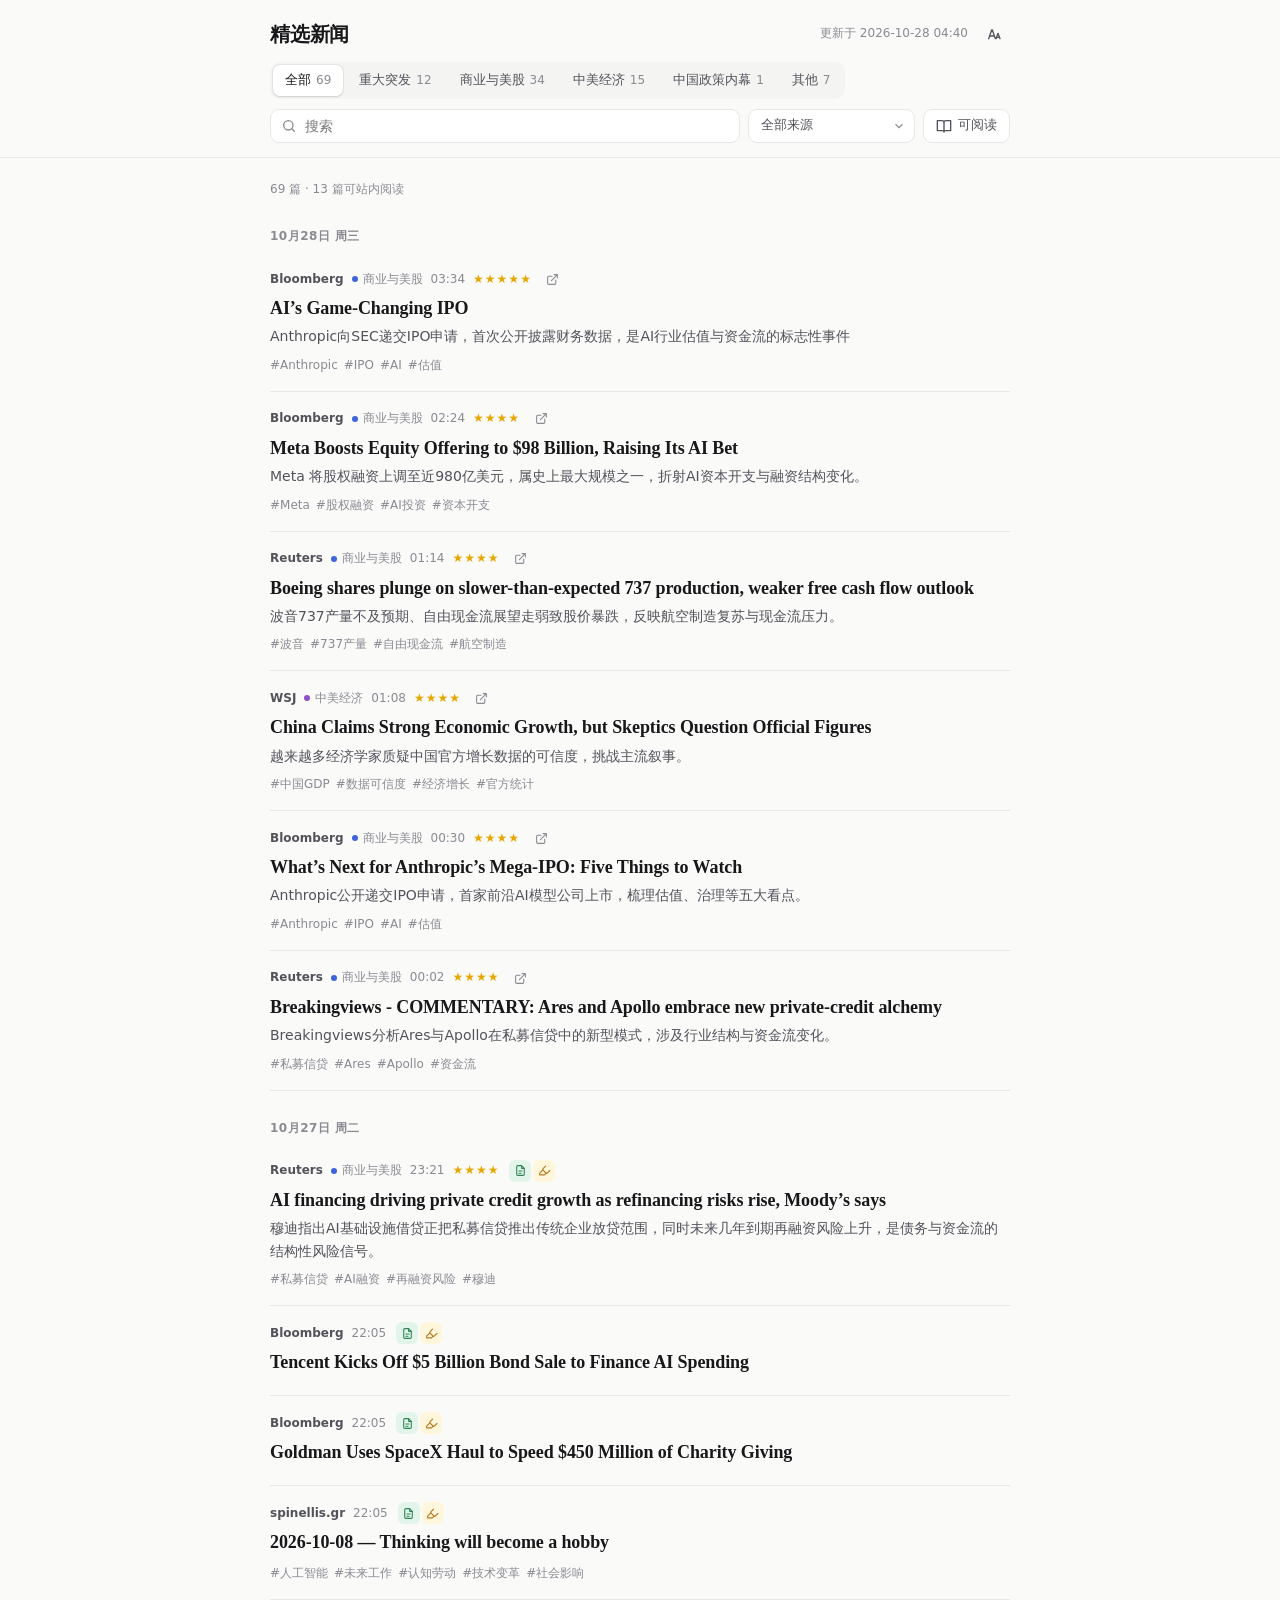
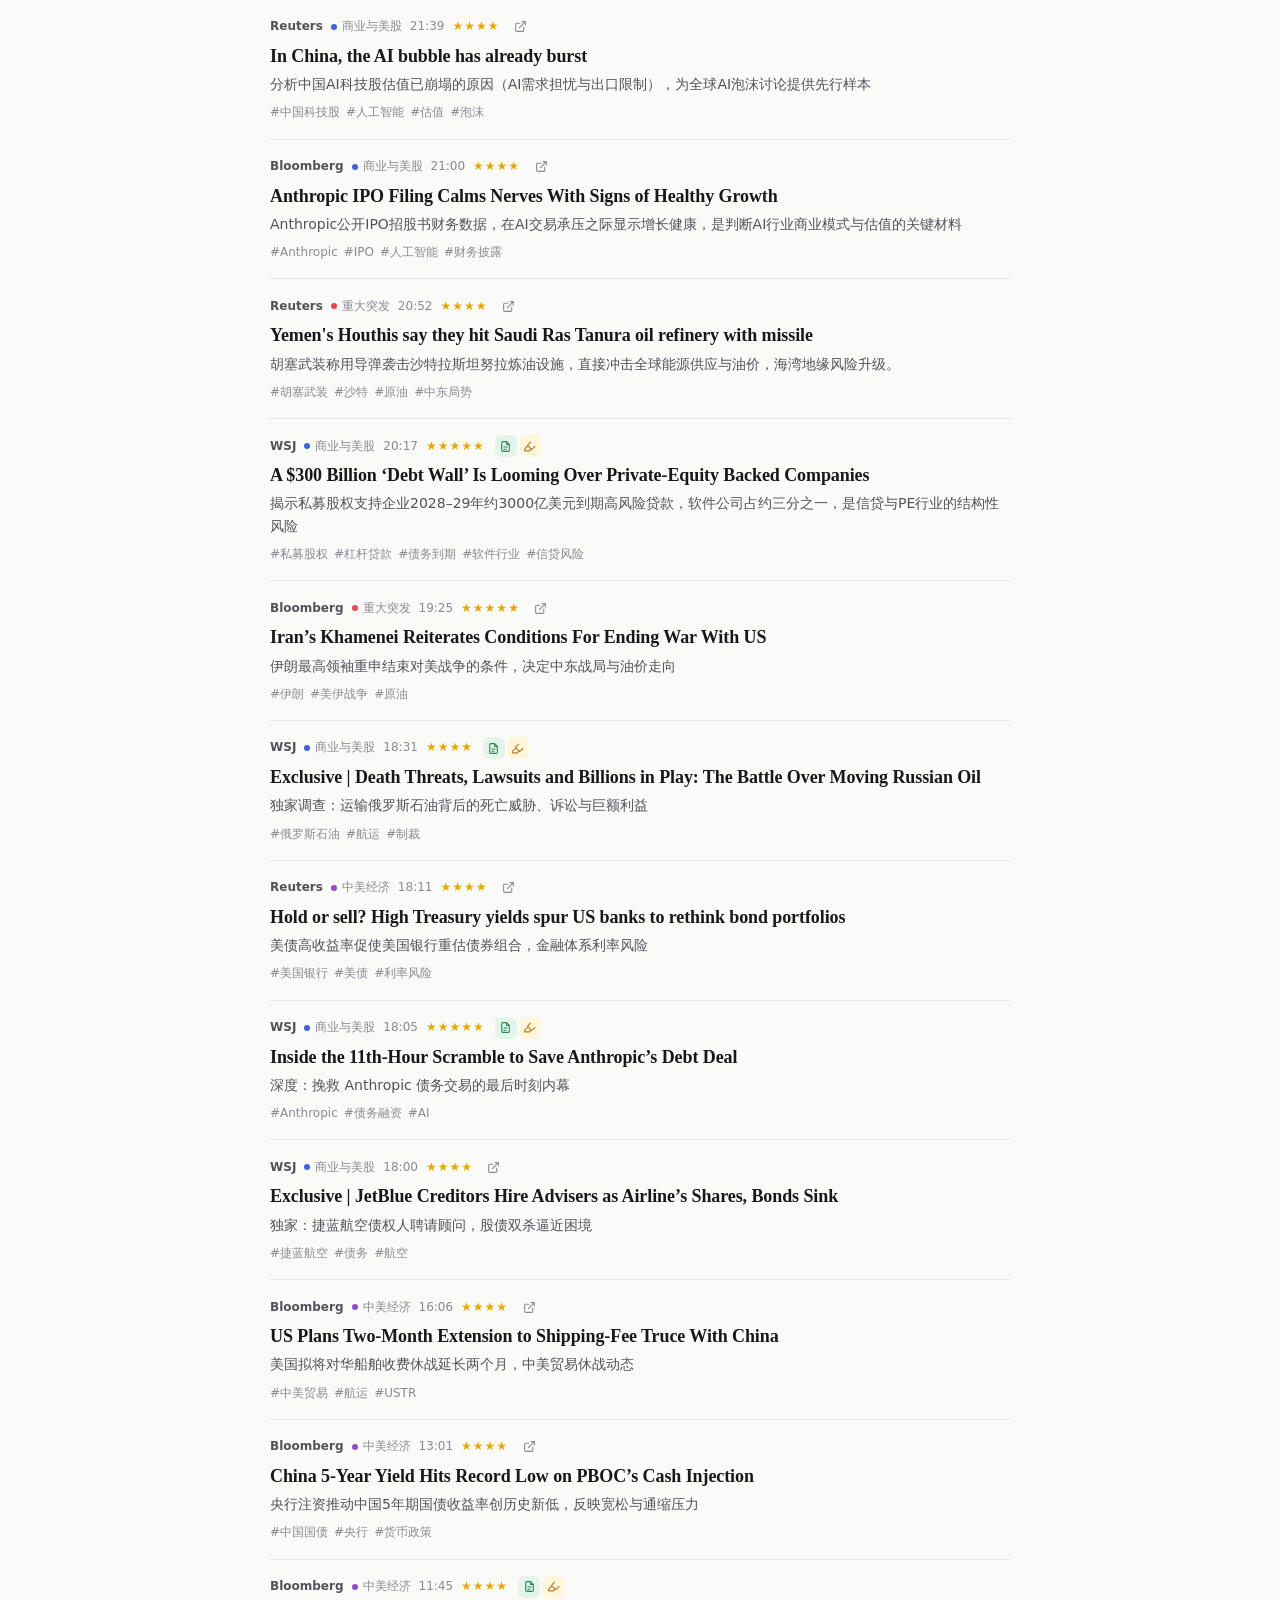
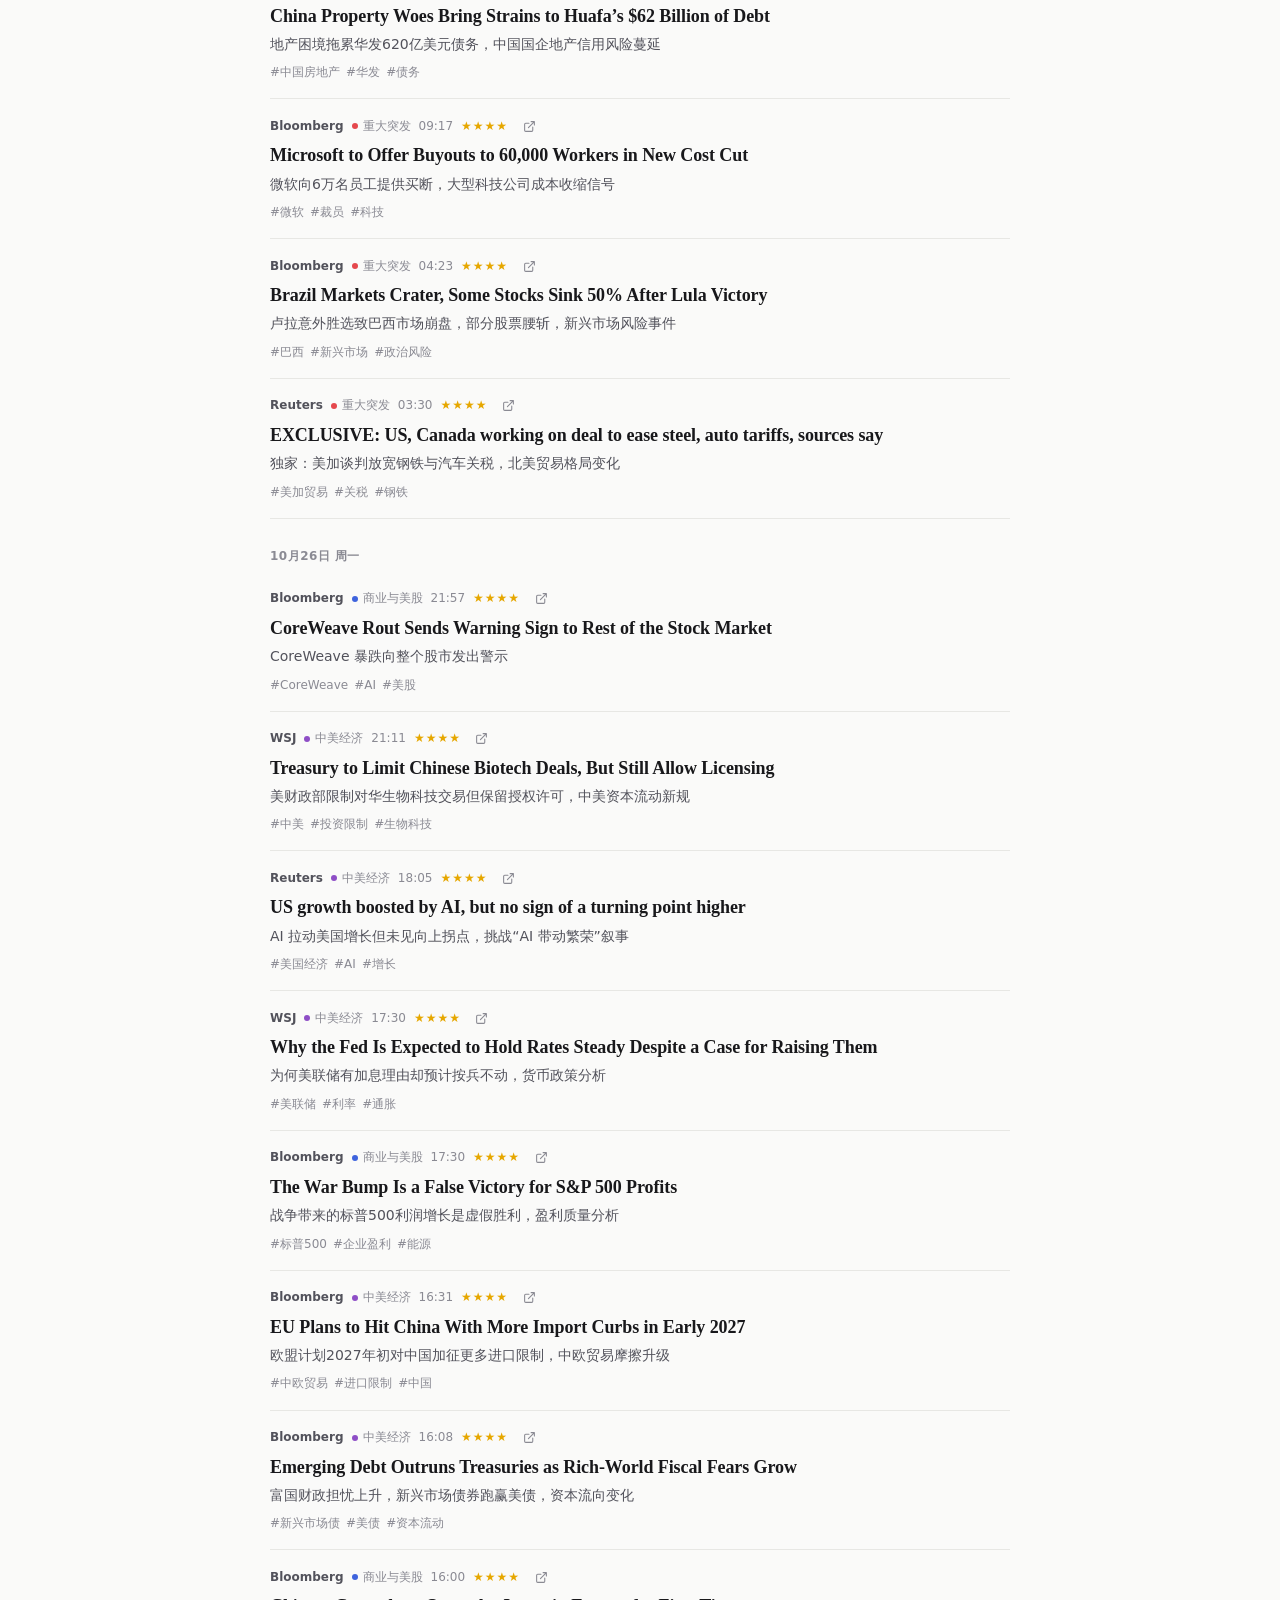
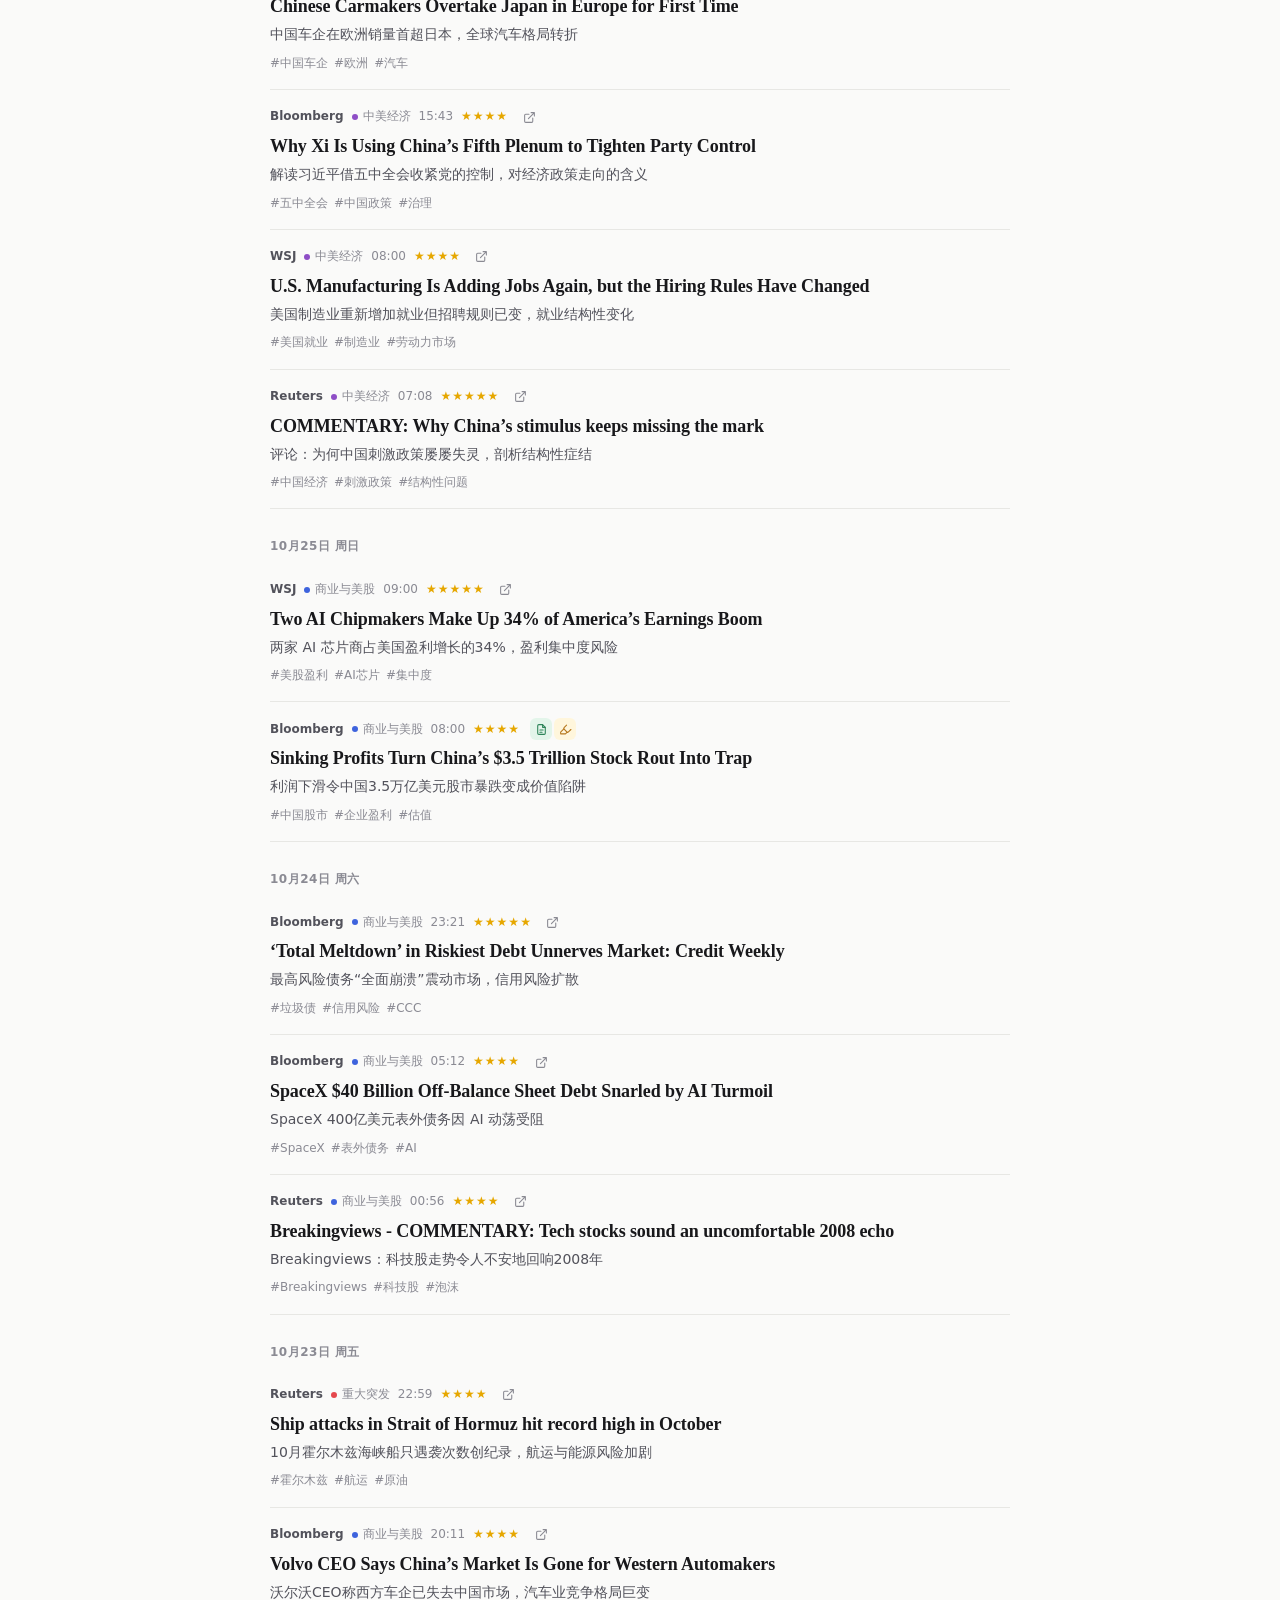
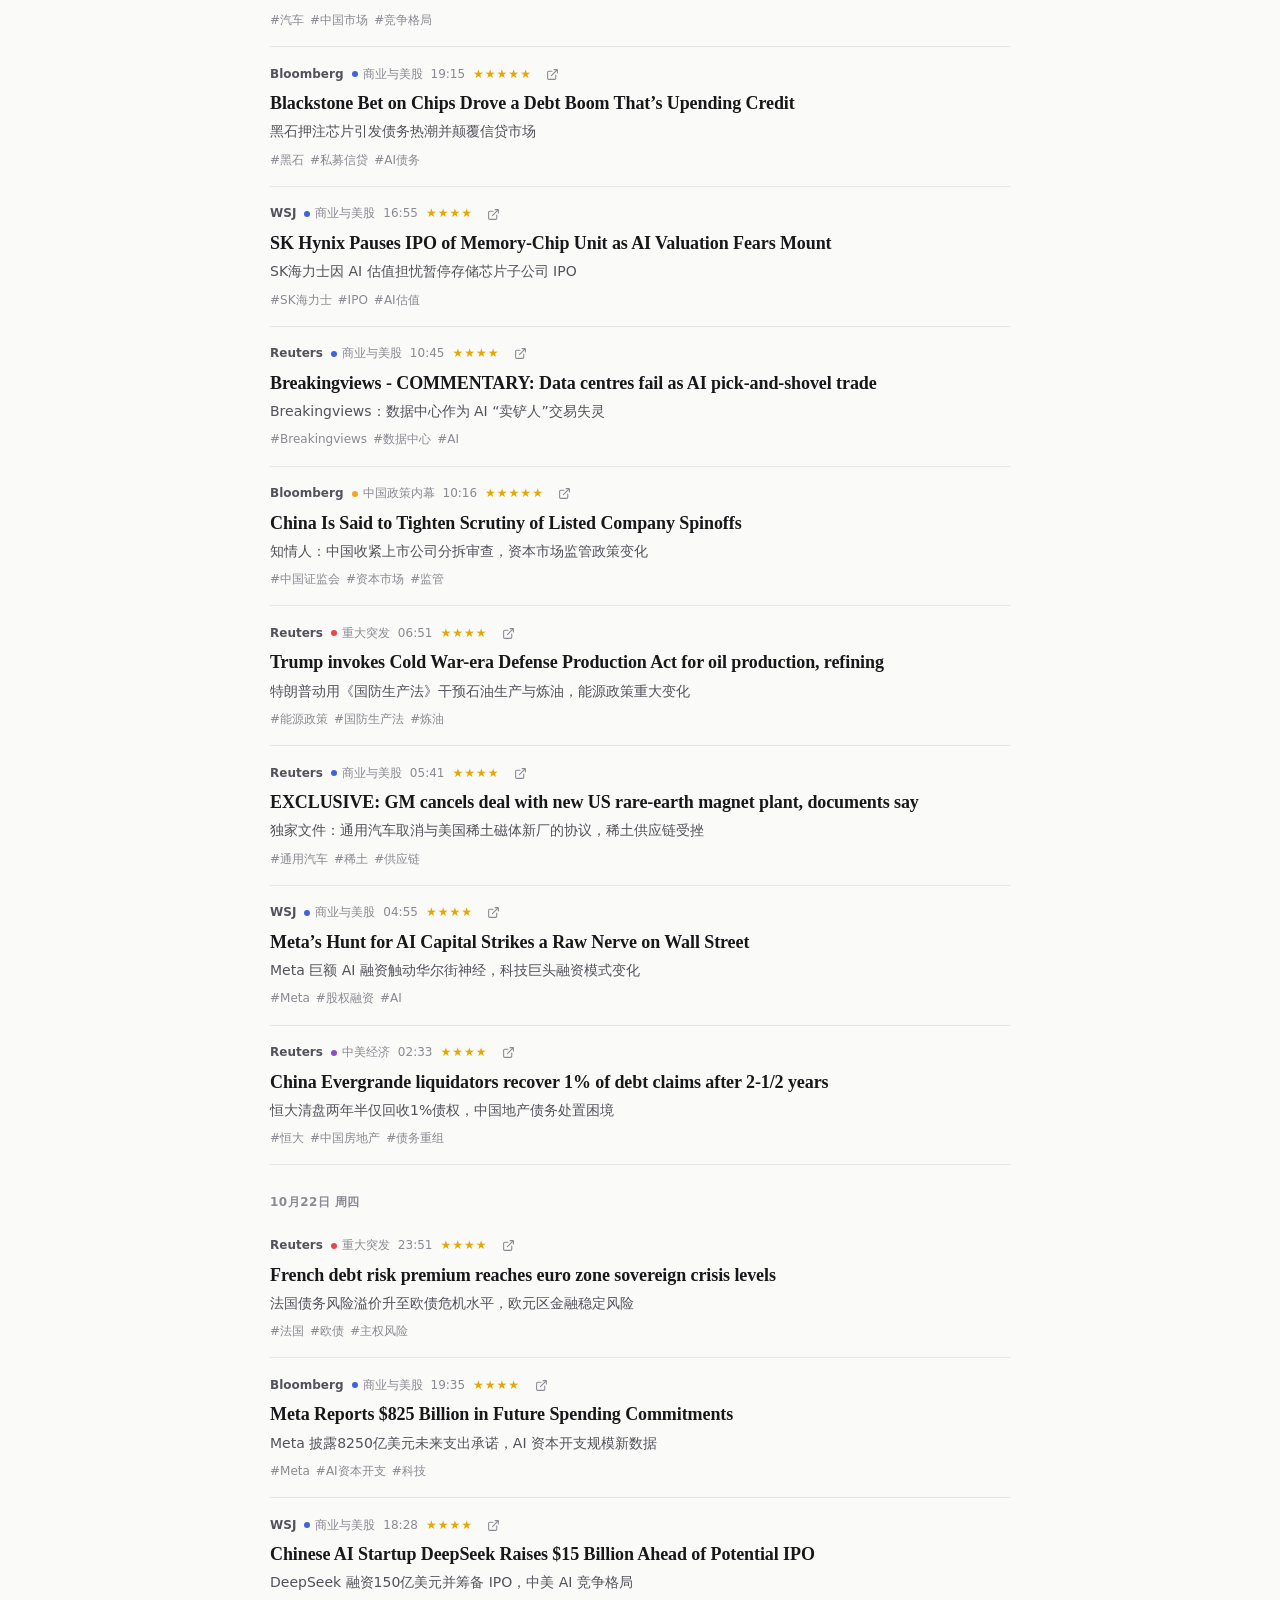
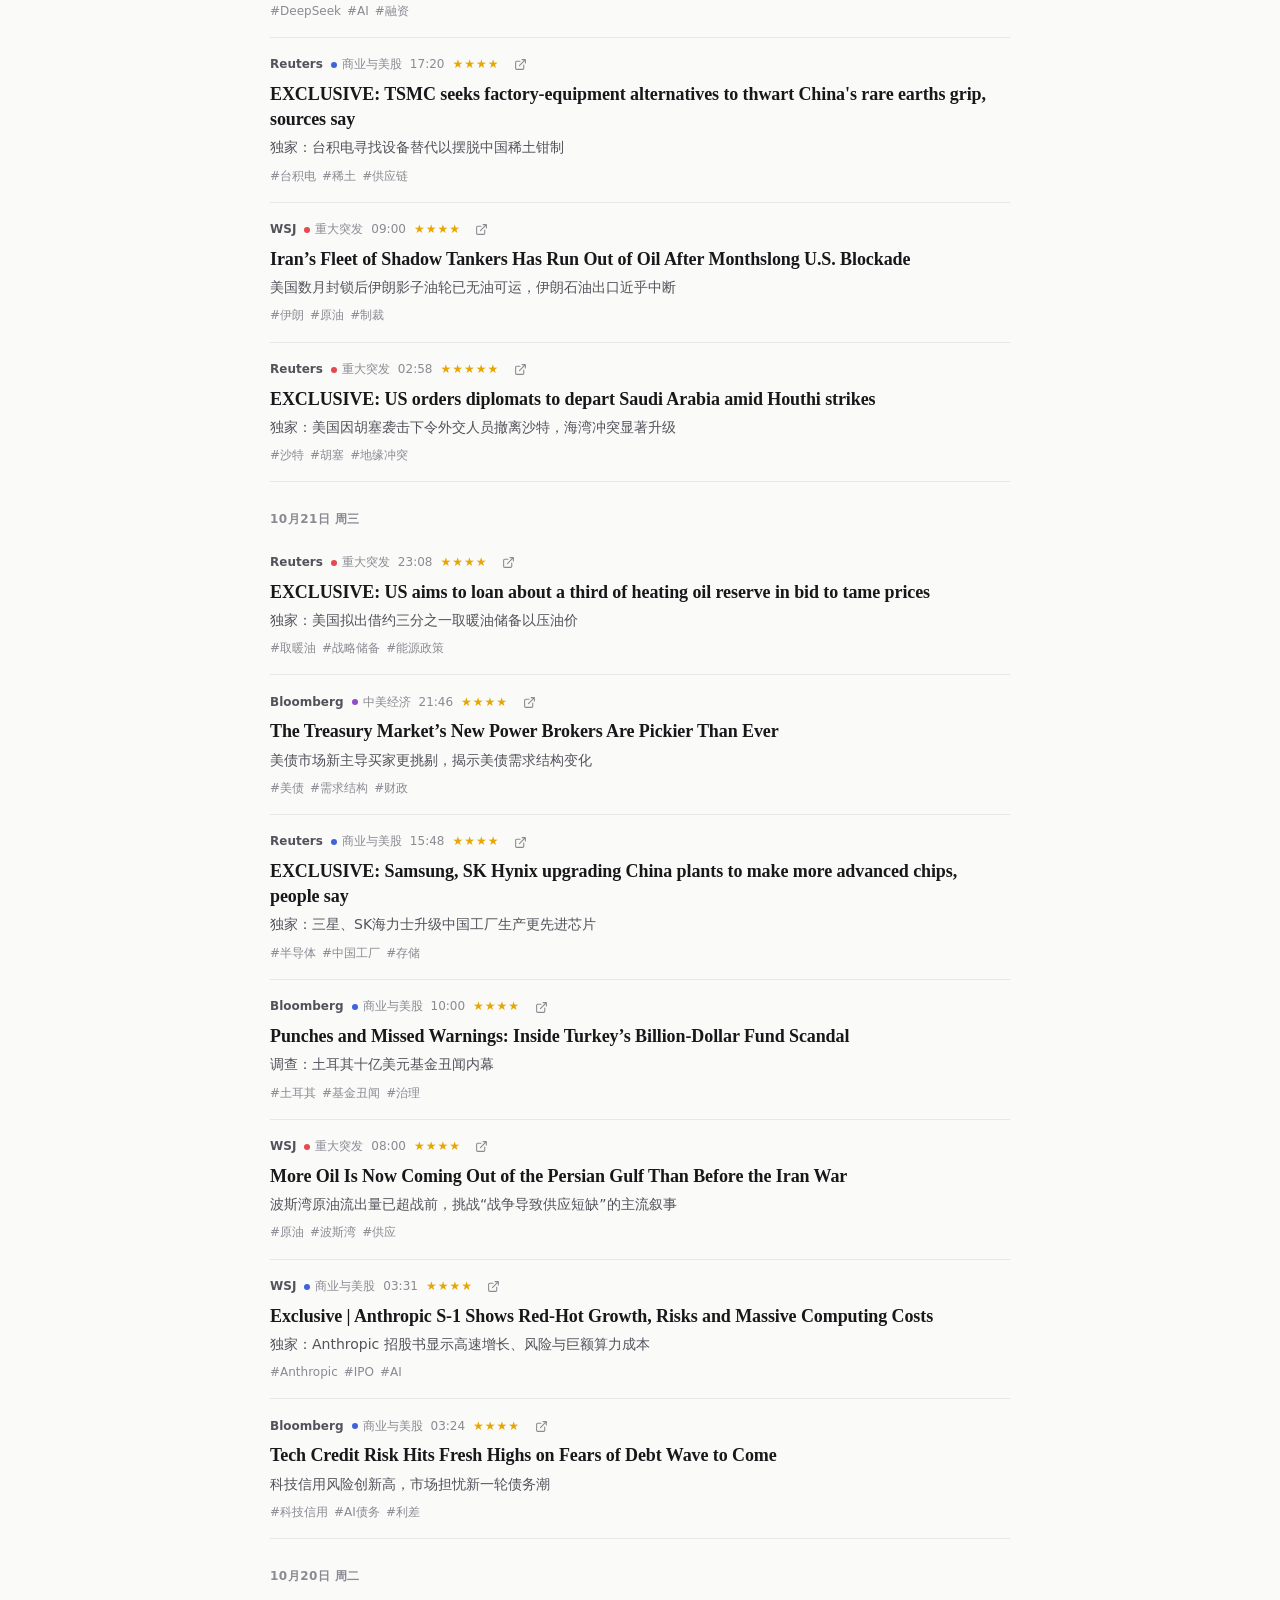
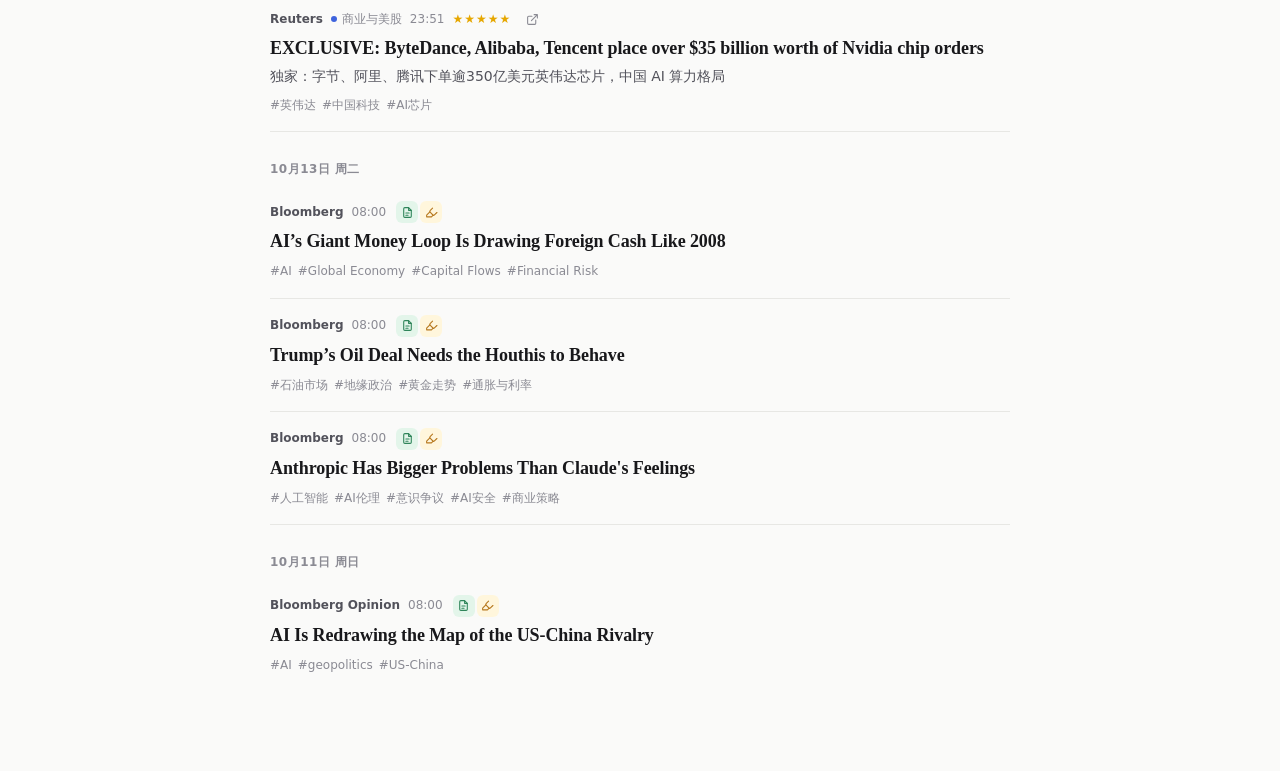
==== commit 82c5f427: "update news" ====
--- a/news/index.html
+++ b/news/index.html
@@ -213,7 +213,7 @@
 <script id="data" type="application/json">[{"id": "6ae0fdf636ba428d3ebb3570", "title": "AI’s Game-Changing IPO", "url": "https://www.bloomberg.com/news/videos/2026-10-27/ai-s-game-changing-ipo-video", "source": "Bloomberg", "author": "", "topic": "business_markets", "score": 5, "reason": "Anthropic向SEC递交IPO申请，首次公开披露财务数据，是AI行业估值与资金流的标志性事件", "summary": "Anthropic has filed for an IPO with the Securities and Exchange Commission. For the first time, the public can see the AI company’s financials and not only how much money it’s making, but what it’s potentially losing. (Source: Bloomberg)", "tags": ["Anthropic", "IPO", "AI", "估值"], "time": "2026-10-28 03:34", "hasText": false, "hasAnalysis": false}, {"id": "6ae0f72836ba428d3ebb356f", "title": "Meta Boosts Equity Offering to $98 Billion, Raising Its AI Bet", "url": "https://www.bloomberg.com/news/videos/2026-10-27/bloomberg-tech-10-27-2026-video", "source": "Bloomberg", "author": "", "topic": "business_markets", "score": 4, "reason": "Meta 将股权融资上调至近980亿美元，属史上最大规模之一，折射AI资本开支与融资结构变化。", "summary": "Bloomberg’s Ed Ludlow takes a look at Meta's plan to boost its equity offering to almost $98 billion, one of the largest ever, as it raises its bet on AI. Plus, Anthropic's IPO could be a defining test for the AI boom, as its S-1 filing reveals staggering growth, spending and losses. And, Anduril fo", "tags": ["Meta", "股权融资", "AI投资", "资本开支"], "time": "2026-10-28 02:24", "hasText": false, "hasAnalysis": false}, {"id": "6ae0e9a836ba428d3ebb3551", "title": "Boeing shares plunge on slower-than-expected 737 production, weaker free cash flow outlook", "url": "https://www.reuters.com/business/aerospace-defense/boeing-jetliner-production-challenges-weigh-third-quarter-results-2026-10-27/", "source": "Reuters", "author": "", "topic": "business_markets", "score": 4, "reason": "波音737产量不及预期、自由现金流展望走弱致股价暴跌，反映航空制造复苏与现金流压力。", "summary": "", "tags": ["波音", "737产量", "自由现金流", "航空制造"], "time": "2026-10-28 01:14", "hasText": false, "hasAnalysis": false}, {"id": "6ae0dbac36ba428d3ebb352d", "title": "China Claims Strong Economic Growth, but Skeptics Question Official Figures", "url": "https://www.wsj.com/economy/china-claims-strong-economic-growth-but-skeptics-question-official-figures-22e583db", "source": "WSJ", "author": "", "topic": "china_us_economy", "score": 4, "reason": "越来越多经济学家质疑中国官方增长数据的可信度，挑战主流叙事。", "summary": "Beijing has reported robust growth this year, but a growing chorus of economists are asking if the numbers accurate.", "tags": ["中国GDP", "数据可信度", "经济增长", "官方统计"], "time": "2026-10-28 01:08", "hasText": false, "hasAnalysis": false}, {"id": "6ae0d52236ba428d3ebb350d", "title": "What’s Next for Anthropic’s Mega-IPO: Five Things to Watch", "url": "https://www.bloomberg.com/news/articles/2026-10-27/what-s-next-for-anthropic-s-mega-ipo-five-things-to-watch", "source": "Bloomberg", "author": "", "topic": "business_markets", "score": 4, "reason": "Anthropic公开递交IPO申请，首家前沿AI模型公司上市，梳理估值、治理等五大看点。", "summary": "Anthropic PBC filed publicly for an initial public offering, a major milestone ahead of the first-ever listing of a frontier AI model company. Here are five things investors should be looking for in the weeks ahead.", "tags": ["Anthropic", "IPO", "AI", "估值"], "time": "2026-10-28 00:30", "hasText": false, "hasAnalysis": false}, {"id": "6ae0ce0236ba428d3ebb34fb", "title": "Breakingviews - COMMENTARY: Ares and Apollo embrace new private-credit alchemy", "url": "https://www.reuters.com/commentary/breakingviews/ares-apollo-embrace-new-private-credit-alchemy-2026-10-27/", "source": "Reuters", "author": "", "topic": "business_markets", "score": 4, "reason": "Breakingviews分析Ares与Apollo在私募信贷中的新型模式，涉及行业结构与资金流变化。", "summary": "", "tags": ["私募信贷", "Ares", "Apollo", "资金流"], "time": "2026-10-28 00:02", "hasText": false, "hasAnalysis": false}, {"id": "6ae0c17b36ba428d3ebb34b3", "title": "AI financing driving private credit growth as refinancing risks rise, Moody’s says", "url": "https://www.reuters.com/legal/transactional/ai-financing-driving-private-credit-growth-refinancing-risks-rise-moodys-says-2026-10-27/", "source": "Reuters", "author": "", "topic": "business_markets", "score": 4, "reason": "穆迪指出AI基础设施借贷正把私募信贷推出传统企业放贷范围，同时未来几年到期再融资风险上升，是债务与资金流的结构性风险信号。", "summary": "穆迪预计五大美国超大规模云厂商与CoreWeave 2027年资本开支近1万亿美元，融资来自现金流、债务及合资、特殊目的实体。2027至2029年到期贷款将考验弱势借款人再融资能力，循环融资风险也受关注。", "tags": ["私募信贷", "AI融资", "再融资风险", "穆迪"], "time": "2026-10-27 23:21", "hasText": true, "hasAnalysis": true}, {"id": "6ae0af92ac257d9262f09c7a", "title": "Tencent Kicks Off $5 Billion Bond Sale to Finance AI Spending", "url": "https://www.bloomberg.com/news/articles/2026-10-13/tencent-kicks-off-5-billion-bond-sale-to-finance-ai-spending?srnd=phx-technology", "source": "Bloomberg", "author": "Janice Huang", "topic": "", "score": null, "reason": "", "summary": "腾讯启动美元和离岸人民币债券发行，规模约 50 亿美元，主要用于采购芯片等 AI 资本开支。10 年和 20 年期美元债初始指导价约为美债加 115 和 140 个基点，离岸人民币 10 年、30 年期约 2.9% 和 3.5%。这是全球科技公司为 AI 举债潮的一部分，但投资者对数据中心与模型投入能否带来足够回报的担忧也在上升。", "tags": [], "time": "2026-10-27 22:05", "hasText": true, "hasAnalysis": true}, {"id": "6ae0af93ac257d9262f09c7b", "title": "Goldman Uses SpaceX Haul to Speed $450 Million of Charity Giving", "url": "https://www.bloomberg.com/news/articles/2026-10-13/goldman-uses-spacex-haul-to-speed-450-million-of-charity-giving?srnd=phx-finance", "source": "Bloomberg", "author": "Denitsa Tsekova, Todd Gillespie", "topic": "", "score": null, "reason": "", "summary": "SpaceX 以 1.77 万亿美元估值上市后，高盛帮早年入股的富裕客户获得巨额回报，自己也分得数亿美元。高盛把这笔意外收入用于提前进行 4.5 亿美元慈善捐赠以节税，令三季度摊薄每股收益减少约 1 美元。此事也显示高盛逾 4 万亿美元的资管与财富管理部门为客户争取上市前投资机会的能力。", "tags": [], "time": "2026-10-27 22:05", "hasText": true, "hasAnalysis": true}, {"id": "6ae0af93ac257d9262f09c7d", "title": "2026-10-08 — Thinking will become a hobby", "url": "https://www.spinellis.gr/blog/20261008/?li261008", "source": "spinellis.gr", "author": "Diomidis Spinellis", "topic": "", "score": null, "reason": "", "summary": "作者 Spinellis 认为，AI 在性能、成本和全天候可用性上全面压过人类，大部分认知工作将被取代。知识工作者的反抗会比以往技术革命更激烈，政府也会试图用监管和税收限制 AI，但大概率挡不住。他的结论是：思考作为谋生手段会萎缩，最终像打猎一样变成一种闲暇爱好。", "tags": ["人工智能", "未来工作", "认知劳动", "技术变革", "社会影响"], "time": "2026-10-27 22:05", "hasText": true, "hasAnalysis": true}, {"id": "6ae0a992ac257d9262f09c23", "title": "In China, the AI bubble has already burst", "url": "https://www.reuters.com/world/china/china-ai-bubble-has-already-burst-2026-10-26/", "source": "Reuters", "author": "", "topic": "business_markets", "score": 4, "reason": "分析中国AI科技股估值已崩塌的原因（AI需求担忧与出口限制），为全球AI泡沫讨论提供先行样本", "summary": "While global tech stocks teeter, in China they have already crashed as lofty valuations collapse under worries about AI demand and curbs on Chinese exports.", "tags": ["中国科技股", "人工智能", "估值", "泡沫"], "time": "2026-10-27 21:39", "hasText": false, "hasAnalysis": false}, {"id": "6ae0a992ac257d9262f09c24", "title": "Anthropic IPO Filing Calms Nerves With Signs of Healthy Growth", "url": "https://www.bloomberg.com/news/articles/2026-10-27/anthropic-ipo-filing-calms-nerves-with-signs-of-healthy-growth", "source": "Bloomberg", "author": "", "topic": "business_markets", "score": 4, "reason": "Anthropic公开IPO招股书财务数据，在AI交易承压之际显示增长健康，是判断AI行业商业模式与估值的关键材料", "summary": "Anthropic PBC set itself a challenge by opening its books to prospective IPO investors right after a punishing week for the artificial intelligence trade. When Wall Street took a close look, it generally liked what it saw.", "tags": ["Anthropic", "IPO", "人工智能", "财务披露"], "time": "2026-10-27 21:00", "hasText": false, "hasAnalysis": false}, {"id": "6ae0b20eac257d9262f09c82", "title": "Yemen's Houthis say they hit Saudi Ras Tanura oil refinery with missile", "url": "https://www.reuters.com/business/energy/yemens-houthis-say-they-launched-an-attack-saudi-ras-tanura-oil-refinery-2026-10-27/", "source": "Reuters", "author": "", "topic": "breaking", "score": 4, "reason": "胡塞武装称用导弹袭击沙特拉斯坦努拉炼油设施，直接冲击全球能源供应与油价，海湾地缘风险升级。", "summary": "", "tags": ["胡塞武装", "沙特", "原油", "中东局势"], "time": "2026-10-27 20:52", "hasText": false, "hasAnalysis": false}, {"id": "6ae0a992ac257d9262f09c22", "title": "A $300 Billion ‘Debt Wall’ Is Looming Over Private-Equity Backed Companies", "url": "https://www.wsj.com/finance/investing/a-300-billion-debt-wall-is-looming-over-private-equity-backed-companies-d6359497", "source": "WSJ", "author": "", "topic": "business_markets", "score": 5, "reason": "揭示私募股权支持企业2028–29年约3000亿美元到期高风险贷款，软件公司占约三分之一，是信贷与PE行业的结构性风险", "summary": "私募股权持有公司面临约3000亿美元债务墙：2028年到期约1400亿、2029年约1600亿，而2023–2025年平均两年到期量约600亿。软件公司约占三分之一，约四分之一为CCC+及以下。利率上升使再融资更难，基金正谈判展期，否则可能被债权人接管。", "tags": ["私募股权", "杠杆贷款", "债务到期", "软件行业", "信贷风险"], "time": "2026-10-27 20:17", "hasText": true, "hasAnalysis": true}, {"id": "6ae0aa99ac257d9262f09c26", "title": "Iran’s Khamenei Reiterates Conditions For Ending War With US", "url": "https://www.bloomberg.com/news/articles/2026-10-27/iran-s-supreme-leader-and-top-security-chief-discuss-war-hormuz-mvqlnngi", "source": "Bloomberg", "author": "", "topic": "breaking", "score": 5, "reason": "伊朗最高领袖重申结束对美战争的条件，决定中东战局与油价走向", "summary": "Iran’s Supreme Leader reiterated his country’s conditions for ending the war with the US, amid a regional diplomatic push to avert a fresh round of fighting in the Persian Gulf.", "tags": ["伊朗", "美伊战争", "原油"], "time": "2026-10-27 19:25", "hasText": false, "hasAnalysis": false}, {"id": "6ae0ab15ac257d9262f09c55", "title": "Exclusive | Death Threats, Lawsuits and Billions in Play: The Battle Over Moving Russian Oil", "url": "https://www.wsj.com/world/russia/death-threats-lawsuits-and-billions-in-play-the-battle-over-moving-russian-oil-1daea5ce", "source": "WSJ", "author": "", "topic": "business_markets", "score": 4, "reason": "独家调查：运输俄罗斯石油背后的死亡威胁、诉讼与巨额利益", "summary": "一名前德银高管起诉受制裁的俄罗斯石油交易商Coral网络，阿联酋法院已冻结对方逾7亿美元俄能源销售收入。案件揭示制裁下俄每年超1500亿美元原油和燃料出口的中间商运作与资金规模。", "tags": ["俄罗斯石油", "航运", "制裁"], "time": "2026-10-27 18:31", "hasText": true, "hasAnalysis": true}, {"id": "6ae0aa99ac257d9262f09c3a", "title": "Hold or sell? High Treasury yields spur US banks to rethink bond portfolios", "url": "https://www.reuters.com/legal/transactional/hold-or-sell-high-treasury-yields-spur-us-banks-rethink-bond-portfolios-2026-10-27/", "source": "Reuters", "author": "", "topic": "china_us_economy", "score": 4, "reason": "美债高收益率促使美国银行重估债券组合，金融体系利率风险", "summary": "", "tags": ["美国银行", "美债", "利率风险"], "time": "2026-10-27 18:11", "hasText": false, "hasAnalysis": false}, {"id": "6ae0aa99ac257d9262f09c42", "title": "Inside the 11th-Hour Scramble to Save Anthropic’s Debt Deal", "url": "https://www.wsj.com/articles/inside-the-11th-hour-scramble-to-save-anthropics-debt-deal-1c8ad883", "source": "WSJ", "author": "", "topic": "business_markets", "score": 5, "reason": "深度：挽救 Anthropic 债务交易的最后时刻内幕", "summary": "博通CEO陈福阳为Anthropic促成总额630亿美元的芯片租赁融资，创史上最大AI债务交易。银行因利率上升和AI风险敞口担忧，要求更好条款才肯出资420亿美元，博通最终接受更高利率并提供违约担保。", "tags": ["Anthropic", "债务融资", "AI"], "time": "2026-10-27 18:05", "hasText": true, "hasAnalysis": true}, {"id": "6ae0ab15ac257d9262f09c54", "title": "Exclusive | JetBlue Creditors Hire Advisers as Airline’s Shares, Bonds Sink", "url": "https://www.wsj.com/pro/bankruptcy/jetblue-creditors-huddle-with-restructuring-adviser-as-bonds-shares-sink-43866c42", "source": "WSJ", "author": "", "topic": "business_markets", "score": 4, "reason": "独家：捷蓝航空债权人聘请顾问，股债双杀逼近困境", "summary": "", "tags": ["捷蓝航空", "债务", "航空"], "time": "2026-10-27 18:00", "hasText": false, "hasAnalysis": false}, {"id": "6ae0aa99ac257d9262f09c31", "title": "US Plans Two-Month Extension to Shipping-Fee Truce With China", "url": "https://www.bloomberg.com/news/articles/2026-10-27/us-plans-two-month-extension-to-shipping-fee-truce-with-china", "source": "Bloomberg", "author": "", "topic": "china_us_economy", "score": 4, "reason": "美国拟将对华船舶收费休战延长两个月，中美贸易休战动态", "summary": "The US may extend a pause on charges for Chinese-linked ships for calling at American ports by two months, following efforts to iron out broader trade issues between the two economies.", "tags": ["中美贸易", "航运", "USTR"], "time": "2026-10-27 16:06", "hasText": false, "hasAnalysis": false}, {"id": "6ae0ab15ac257d9262f09c4c", "title": "China 5-Year Yield Hits Record Low on PBOC’s Cash Injection", "url": "https://www.bloomberg.com/news/articles/2026-10-27/china-5-year-yield-hits-record-low-on-pboc-s-cash-injection", "source": "Bloomberg", "author": "", "topic": "china_us_economy", "score": 4, "reason": "央行注资推动中国5年期国债收益率创历史新低，反映宽松与通缩压力", "summary": "", "tags": ["中国国债", "央行", "货币政策"], "time": "2026-10-27 13:01", "hasText": false, "hasAnalysis": false}, {"id": "6ae0aa99ac257d9262f09c33", "title": "China Property Woes Bring Strains to Huafa’s $62 Billion of Debt", "url": "https://www.bloomberg.com/news/articles/2026-10-27/china-property-woes-crisis-zhuhai-huafa-62-billion-debt-zhuhai-tower-guangdong", "source": "Bloomberg", "author": "", "topic": "china_us_economy", "score": 4, "reason": "地产困境拖累华发620亿美元债务，中国国企地产信用风险蔓延", "summary": "珠海华发集团有两款信托产品逾期兑付，并请求至少三家银行展期贷款。公司有息负债4130亿元，是自万科约一年前展期以来，最大的高度依赖地产的企业寻求延后还款，显示房地产债务困境仍在扩散。", "tags": ["中国房地产", "华发", "债务"], "time": "2026-10-27 11:45", "hasText": true, "hasAnalysis": true}, {"id": "6ae0ab15ac257d9262f09c4b", "title": "Microsoft to Offer Buyouts to 60,000 Workers in New Cost Cut", "url": "https://www.bloomberg.com/news/articles/2026-10-26/microsoft-to-offer-buyouts-to-60-000-workers-in-latest-cost-cut", "source": "Bloomberg", "author": "", "topic": "breaking", "score": 4, "reason": "微软向6万名员工提供买断，大型科技公司成本收缩信号", "summary": "", "tags": ["微软", "裁员", "科技"], "time": "2026-10-27 09:17", "hasText": false, "hasAnalysis": false}, {"id": "6ae0aa99ac257d9262f09c2d", "title": "Brazil Markets Crater, Some Stocks Sink 50% After Lula Victory", "url": "https://www.bloomberg.com/news/articles/2026-10-26/brazil-markets-brace-for-rout-on-lula-s-improbable-election-win", "source": "Bloomberg", "author": "", "topic": "breaking", "score": 4, "reason": "卢拉意外胜选致巴西市场崩盘，部分股票腰斩，新兴市场风险事件", "summary": "", "tags": ["巴西", "新兴市场", "政治风险"], "time": "2026-10-27 04:23", "hasText": false, "hasAnalysis": false}, {"id": "6ae0aa99ac257d9262f09c2f", "title": "EXCLUSIVE: US, Canada working on deal to ease steel, auto tariffs, sources say", "url": "https://www.reuters.com/world/us-canada-working-deal-ease-steel-auto-tariffs-sources-say-2026-10-26/", "source": "Reuters", "author": "", "topic": "breaking", "score": 4, "reason": "独家：美加谈判放宽钢铁与汽车关税，北美贸易格局变化", "summary": "", "tags": ["美加贸易", "关税", "钢铁"], "time": "2026-10-27 03:30", "hasText": false, "hasAnalysis": false}, {"id": "6ae0ab15ac257d9262f09c53", "title": "CoreWeave Rout Sends Warning Sign to Rest of the Stock Market", "url": "https://www.bloomberg.com/news/articles/2026-10-26/coreweave-rout-sends-warning-sign-to-rest-of-the-stock-market", "source": "Bloomberg", "author": "", "topic": "business_markets", "score": 4, "reason": "CoreWeave 暴跌向整个股市发出警示", "summary": "", "tags": ["CoreWeave", "AI", "美股"], "time": "2026-10-26 21:57", "hasText": false, "hasAnalysis": false}, {"id": "6ae0aa99ac257d9262f09c32", "title": "Treasury to Limit Chinese Biotech Deals, But Still Allow Licensing", "url": "https://www.wsj.com/pro/venture-capital/treasury-to-limit-chinese-biotech-deals-but-still-allow-licensing-36a38e48", "source": "WSJ", "author": "", "topic": "china_us_economy", "score": 4, "reason": "美财政部限制对华生物科技交易但保留授权许可，中美资本流动新规", "summary": "", "tags": ["中美", "投资限制", "生物科技"], "time": "2026-10-26 21:11", "hasText": false, "hasAnalysis": false}, {"id": "6ae0aa99ac257d9262f09c37", "title": "US growth boosted by AI, but no sign of a turning point higher", "url": "https://www.reuters.com/world/us/us-growth-boosted-by-ai-no-sign-turning-point-higher-2026-10-26/", "source": "Reuters", "author": "", "topic": "china_us_economy", "score": 4, "reason": "AI 拉动美国增长但未见向上拐点，挑战“AI 带动繁荣”叙事", "summary": "", "tags": ["美国经济", "AI", "增长"], "time": "2026-10-26 18:05", "hasText": false, "hasAnalysis": false}, {"id": "6ae0aa99ac257d9262f09c38", "title": "Why the Fed Is Expected to Hold Rates Steady Despite a Case for Raising Them", "url": "https://www.wsj.com/economy/central-banking/why-the-fed-is-expected-to-hold-rates-steady-despite-a-case-for-raising-them-3761e47f", "source": "WSJ", "author": "", "topic": "china_us_economy", "score": 4, "reason": "为何美联储有加息理由却预计按兵不动，货币政策分析", "summary": "", "tags": ["美联储", "利率", "通胀"], "time": "2026-10-26 17:30", "hasText": false, "hasAnalysis": false}, {"id": "6ae0aa99ac257d9262f09c44", "title": "The War Bump Is a False Victory for S&P 500 Profits", "url": "https://www.bloomberg.com/opinion/articles/2026-10-26/the-war-bump-is-a-false-victory-for-s-p-500-profits", "source": "Bloomberg", "author": "", "topic": "business_markets", "score": 4, "reason": "战争带来的标普500利润增长是虚假胜利，盈利质量分析", "summary": "", "tags": ["标普500", "企业盈利", "能源"], "time": "2026-10-26 17:30", "hasText": false, "hasAnalysis": false}, {"id": "6ae0aa99ac257d9262f09c30", "title": "EU Plans to Hit China With More Import Curbs in Early 2027", "url": "https://www.bloomberg.com/news/articles/2026-10-26/eu-plans-to-hit-china-with-more-import-curbs-in-early-2027", "source": "Bloomberg", "author": "", "topic": "china_us_economy", "score": 4, "reason": "欧盟计划2027年初对中国加征更多进口限制，中欧贸易摩擦升级", "summary": "The European Union is planning to use safeguard measures to cut imports of products from sectors including chemicals, furniture and machinery from China, according to people familiar with the matter.", "tags": ["中欧贸易", "进口限制", "中国"], "time": "2026-10-26 16:31", "hasText": false, "hasAnalysis": false}, {"id": "6ae0aa99ac257d9262f09c39", "title": "Emerging Debt Outruns Treasuries as Rich-World Fiscal Fears Grow", "url": "https://www.bloomberg.com/news/articles/2026-10-25/emerging-debt-outruns-treasuries-as-rich-world-fiscal-fears-grow", "source": "Bloomberg", "author": "", "topic": "china_us_economy", "score": 4, "reason": "富国财政担忧上升，新兴市场债券跑赢美债，资本流向变化", "summary": "", "tags": ["新兴市场债", "美债", "资本流动"], "time": "2026-10-26 16:08", "hasText": false, "hasAnalysis": false}, {"id": "6ae0aa99ac257d9262f09c40", "title": "Chinese Carmakers Overtake Japan in Europe for First Time", "url": "https://www.bloomberg.com/news/articles/2026-10-26/chinese-carmakers-overtake-japan-europe-byd-chery-toyota-nissan", "source": "Bloomberg", "author": "", "topic": "business_markets", "score": 4, "reason": "中国车企在欧洲销量首超日本，全球汽车格局转折", "summary": "", "tags": ["中国车企", "欧洲", "汽车"], "time": "2026-10-26 16:00", "hasText": false, "hasAnalysis": false}, {"id": "6ae1057136ba428d3ebb358e", "title": "Why Xi Is Using China’s Fifth Plenum to Tighten Party Control", "url": "https://news.google.com/rss/articles/[base64]?oc=5", "source": "Bloomberg", "author": "", "topic": "china_us_economy", "score": 4, "reason": "解读习近平借五中全会收紧党的控制，对经济政策走向的含义", "summary": "", "tags": ["五中全会", "中国政策", "治理"], "time": "2026-10-26 15:43", "hasText": false, "hasAnalysis": false}, {"id": "6ae0aa99ac257d9262f09c36", "title": "U.S. Manufacturing Is Adding Jobs Again, but the Hiring Rules Have Changed", "url": "https://www.wsj.com/business/u-s-manufacturing-is-adding-jobs-again-but-the-hiring-rules-have-changed-29171127", "source": "WSJ", "author": "", "topic": "china_us_economy", "score": 4, "reason": "美国制造业重新增加就业但招聘规则已变，就业结构性变化", "summary": "While factory employment is on the rise, a shift toward high-tech automation is creating roles with greater barriers to entry.", "tags": ["美国就业", "制造业", "劳动力市场"], "time": "2026-10-26 08:00", "hasText": false, "hasAnalysis": false}, {"id": "6ae0aa99ac257d9262f09c34", "title": "COMMENTARY: Why China’s stimulus keeps missing the mark", "url": "https://www.reuters.com/commentary/reuters-open-interest/why-chinas-stimulus-keeps-missing-mark-manishi-raychaudhuri-2026-10-25/", "source": "Reuters", "author": "", "topic": "china_us_economy", "score": 5, "reason": "评论：为何中国刺激政策屡屡失灵，剖析结构性症结", "summary": "", "tags": ["中国经济", "刺激政策", "结构性问题"], "time": "2026-10-26 07:08", "hasText": false, "hasAnalysis": false}, {"id": "6ae0aa99ac257d9262f09c43", "title": "Two AI Chipmakers Make Up 34% of America’s Earnings Boom", "url": "https://www.wsj.com/finance/stocks/the-earnings-boom-is-heavily-reliant-on-just-a-handful-of-stocks-21decb53", "source": "WSJ", "author": "", "topic": "business_markets", "score": 5, "reason": "两家 AI 芯片商占美国盈利增长的34%，盈利集中度风险", "summary": "Ten companies—including Nvidia, Micron and other AI giants—account for roughly two-thirds of corporate profit growth.", "tags": ["美股盈利", "AI芯片", "集中度"], "time": "2026-10-25 09:00", "hasText": false, "hasAnalysis": false}, {"id": "6ae0ab15ac257d9262f09c4e", "title": "Sinking Profits Turn China’s $3.5 Trillion Stock Rout Into Trap", "url": "https://www.bloomberg.com/news/articles/2026-10-25/sinking-profits-turn-china-s-3-5-trillion-stock-rout-into-trap", "source": "Bloomberg", "author": "", "topic": "business_markets", "score": 4, "reason": "利润下滑令中国3.5万亿美元股市暴跌变成价值陷阱", "summary": "中国股市自 5 月高点已蒸发 3.5 万亿美元，沪深 300 跌入熊市。核心问题是盈利：消费长期疲软和企业内卷压低利润，MSCI 中国成分股 2026 年盈利预期自 3 月以来下调逾 4%，已公布业绩的公司平均低于预期 9%，恒生科技盈利预期下调超 13%。市场判断经济“慢但可容忍”，北京不急于出台强刺激，因此看不到止跌信号。", "tags": ["中国股市", "企业盈利", "估值"], "time": "2026-10-25 08:00", "hasText": true, "hasAnalysis": true}, {"id": "6ae0aa99ac257d9262f09c45", "title": "‘Total Meltdown’ in Riskiest Debt Unnerves Market: Credit Weekly", "url": "https://www.bloomberg.com/news/articles/2026-10-24/-total-meltdown-in-riskiest-debt-unnerves-market-credit-weekly", "source": "Bloomberg", "author": "", "topic": "business_markets", "score": 5, "reason": "最高风险债务“全面崩溃”震动市场，信用风险扩散", "summary": "", "tags": ["垃圾债", "信用风险", "CCC"], "time": "2026-10-24 23:21", "hasText": false, "hasAnalysis": false}, {"id": "6ae0aa99ac257d9262f09c46", "title": "SpaceX $40 Billion Off-Balance Sheet Debt Snarled by AI Turmoil", "url": "https://www.bloomberg.com/news/articles/2026-10-23/spacex-40-billion-off-balance-sheet-debt-snarled-by-ai-turmoil", "source": "Bloomberg", "author": "", "topic": "business_markets", "score": 4, "reason": "SpaceX 400亿美元表外债务因 AI 动荡受阻", "summary": "", "tags": ["SpaceX", "表外债务", "AI"], "time": "2026-10-24 05:12", "hasText": false, "hasAnalysis": false}, {"id": "6ae0aa99ac257d9262f09c49", "title": "Breakingviews - COMMENTARY: Tech stocks sound an uncomfortable 2008 echo", "url": "https://www.reuters.com/commentary/breakingviews/tech-stocks-sound-an-uncomfortable-2008-echo-2026-10-23/", "source": "Reuters", "author": "", "topic": "business_markets", "score": 4, "reason": "Breakingviews：科技股走势令人不安地回响2008年", "summary": "", "tags": ["Breakingviews", "科技股", "泡沫"], "time": "2026-10-24 00:56", "hasText": false, "hasAnalysis": false}, {"id": "6ae0aa99ac257d9262f09c2a", "title": "Ship attacks in Strait of Hormuz hit record high in October", "url": "https://www.reuters.com/business/energy/ship-attacks-strait-hormuz-hit-record-high-october-2026-10-23/", "source": "Reuters", "author": "", "topic": "breaking", "score": 4, "reason": "10月霍尔木兹海峡船只遇袭次数创纪录，航运与能源风险加剧", "summary": "", "tags": ["霍尔木兹", "航运", "原油"], "time": "2026-10-23 22:59", "hasText": false, "hasAnalysis": false}, {"id": "6ae1057136ba428d3ebb358f", "title": "Volvo CEO Says China’s Market Is Gone for Western Automakers", "url": "https://news.google.com/rss/articles/[base64]?oc=5", "source": "Bloomberg", "author": "", "topic": "business_markets", "score": 4, "reason": "沃尔沃CEO称西方车企已失去中国市场，汽车业竞争格局巨变", "summary": "", "tags": ["汽车", "中国市场", "竞争格局"], "time": "2026-10-23 20:11", "hasText": false, "hasAnalysis": false}, {"id": "6ae0ab15ac257d9262f09c51", "title": "Blackstone Bet on Chips Drove a Debt Boom That’s Upending Credit", "url": "https://www.bloomberg.com/news/articles/2026-10-23/blackstone-bet-on-chips-drove-a-debt-boom-that-s-upending-credit", "source": "Bloomberg", "author": "", "topic": "business_markets", "score": 5, "reason": "黑石押注芯片引发债务热潮并颠覆信贷市场", "summary": "", "tags": ["黑石", "私募信贷", "AI债务"], "time": "2026-10-23 19:15", "hasText": false, "hasAnalysis": false}, {"id": "6ae0aa99ac257d9262f09c47", "title": "SK Hynix Pauses IPO of Memory-Chip Unit as AI Valuation Fears Mount", "url": "https://www.wsj.com/tech/sk-hynix-shelves-plans-for-u-s-listing-of-memory-chip-unit-solidigm-e9670506", "source": "WSJ", "author": "", "topic": "business_markets", "score": 4, "reason": "SK海力士因 AI 估值担忧暂停存储芯片子公司 IPO", "summary": "The decision to pull Solidigm’s U.S. public debut comes amid deepening investor caution toward artificial-intelligence valuations.", "tags": ["SK海力士", "IPO", "AI估值"], "time": "2026-10-23 16:55", "hasText": false, "hasAnalysis": false}, {"id": "6ae0aa99ac257d9262f09c4a", "title": "Breakingviews - COMMENTARY: Data centres fail as AI pick-and-shovel trade", "url": "https://www.reuters.com/commentary/breakingviews/data-centres-fail-ai-pick-and-shovel-trade-2026-10-23/", "source": "Reuters", "author": "", "topic": "business_markets", "score": 4, "reason": "Breakingviews：数据中心作为 AI “卖铲人”交易失灵", "summary": "", "tags": ["Breakingviews", "数据中心", "AI"], "time": "2026-10-23 10:45", "hasText": false, "hasAnalysis": false}, {"id": "6ae0aa99ac257d9262f09c3b", "title": "China Is Said to Tighten Scrutiny of Listed Company Spinoffs", "url": "https://www.bloomberg.com/news/articles/2026-10-23/china-is-said-to-tighten-scrutiny-of-listed-company-spinoffs", "source": "Bloomberg", "author": "", "topic": "china_policy_insider", "score": 5, "reason": "知情人：中国收紧上市公司分拆审查，资本市场监管政策变化", "summary": "", "tags": ["中国证监会", "资本市场", "监管"], "time": "2026-10-23 10:16", "hasText": false, "hasAnalysis": false}, {"id": "6ae0aa99ac257d9262f09c2b", "title": "Trump invokes Cold War-era Defense Production Act for oil production, refining", "url": "https://www.reuters.com/business/energy/trump-invokes-cold-war-era-defense-production-act-oil-production-refining-2026-10-22/", "source": "Reuters", "author": "", "topic": "breaking", "score": 4, "reason": "特朗普动用《国防生产法》干预石油生产与炼油，能源政策重大变化", "summary": "", "tags": ["能源政策", "国防生产法", "炼油"], "time": "2026-10-23 06:51", "hasText": false, "hasAnalysis": false}, {"id": "6ae0aa99ac257d9262f09c3f", "title": "EXCLUSIVE: GM cancels deal with new US rare-earth magnet plant, documents say", "url": "https://www.reuters.com/legal/litigation/gm-cancels-deal-with-new-us-rare-earth-magnet-plant-documents-say-2026-10-22/", "source": "Reuters", "author": "", "topic": "business_markets", "score": 4, "reason": "独家文件：通用汽车取消与美国稀土磁体新厂的协议，稀土供应链受挫", "summary": "", "tags": ["通用汽车", "稀土", "供应链"], "time": "2026-10-23 05:41", "hasText": false, "hasAnalysis": false}, {"id": "6ae0aa99ac257d9262f09c41", "title": "Meta’s Hunt for AI Capital Strikes a Raw Nerve on Wall Street", "url": "https://www.wsj.com/finance/stocks/metas-hunt-for-ai-capital-strikes-a-raw-nerve-on-wall-street-e2de1601", "source": "WSJ", "author": "", "topic": "business_markets", "score": 4, "reason": "Meta 巨额 AI 融资触动华尔街神经，科技巨头融资模式变化", "summary": "", "tags": ["Meta", "股权融资", "AI"], "time": "2026-10-23 04:55", "hasText": false, "hasAnalysis": false}, {"id": "6ae0aa99ac257d9262f09c35", "title": "China Evergrande liquidators recover 1% of debt claims after 2-1/2 years", "url": "https://www.reuters.com/legal/litigation/china-evergrande-liquidators-recover-1-debt-claims-after-2-12-years-2026-10-22/", "source": "Reuters", "author": "", "topic": "china_us_economy", "score": 4, "reason": "恒大清盘两年半仅回收1%债权，中国地产债务处置困境", "summary": "", "tags": ["恒大", "中国房地产", "债务重组"], "time": "2026-10-23 02:33", "hasText": false, "hasAnalysis": false}, {"id": "6ae0aa99ac257d9262f09c2e", "title": "French debt risk premium reaches euro zone sovereign crisis levels", "url": "https://www.reuters.com/world/europe/french-debt-risk-premium-reaches-euro-zone-sovereign-crisis-levels-2026-10-22/", "source": "Reuters", "author": "", "topic": "breaking", "score": 4, "reason": "法国债务风险溢价升至欧债危机水平，欧元区金融稳定风险", "summary": "", "tags": ["法国", "欧债", "主权风险"], "time": "2026-10-22 23:51", "hasText": false, "hasAnalysis": false}, {"id": "6ae0ab15ac257d9262f09c4f", "title": "Meta Reports $825 Billion in Future Spending Commitments", "url": "https://www.bloomberg.com/news/articles/2026-10-22/meta-reports-825-billion-in-future-spending-commitments", "source": "Bloomberg", "author": "", "topic": "business_markets", "score": 4, "reason": "Meta 披露8250亿美元未来支出承诺，AI 资本开支规模新数据", "summary": "", "tags": ["Meta", "AI资本开支", "科技"], "time": "2026-10-22 19:35", "hasText": false, "hasAnalysis": false}, {"id": "6ae0aa99ac257d9262f09c48", "title": "Chinese AI Startup DeepSeek Raises $15 Billion Ahead of Potential IPO", "url": "https://www.wsj.com/tech/ai/chinese-ai-startup-deekseek-raises-15-billion-ahead-of-potential-ipo-f7fe3a49", "source": "WSJ", "author": "", "topic": "business_markets", "score": 4, "reason": "DeepSeek 融资150亿美元并筹备 IPO，中美 AI 竞争格局", "summary": "", "tags": ["DeepSeek", "AI", "融资"], "time": "2026-10-22 18:28", "hasText": false, "hasAnalysis": false}, {"id": "6ae0aa99ac257d9262f09c3e", "title": "EXCLUSIVE: TSMC seeks factory-equipment alternatives to thwart China's rare earths grip, sources say", "url": "https://www.reuters.com/world/china/tsmc-seeks-factory-equipment-alternatives-thwart-chinas-rare-earths-grip-sources-2026-10-22/", "source": "Reuters", "author": "", "topic": "business_markets", "score": 4, "reason": "独家：台积电寻找设备替代以摆脱中国稀土钳制", "summary": "", "tags": ["台积电", "稀土", "供应链"], "time": "2026-10-22 17:20", "hasText": false, "hasAnalysis": false}, {"id": "6ae0aa99ac257d9262f09c28", "title": "Iran’s Fleet of Shadow Tankers Has Run Out of Oil After Monthslong U.S. Blockade", "url": "https://www.wsj.com/world/middle-east/irans-fleet-of-shadow-tankers-has-run-out-of-oil-after-monthslong-u-s-blockade-0822b050", "source": "WSJ", "author": "", "topic": "breaking", "score": 4, "reason": "美国数月封锁后伊朗影子油轮已无油可运，伊朗石油出口近乎中断", "summary": "Tehran had millions of barrels of crude in tankers floating in Asian waters that gave it a steady flow of much-needed cash. Now, that oil has dried up.", "tags": ["伊朗", "原油", "制裁"], "time": "2026-10-22 09:00", "hasText": false, "hasAnalysis": false}, {"id": "6ae0aa99ac257d9262f09c27", "title": "EXCLUSIVE: US orders diplomats to depart Saudi Arabia amid Houthi strikes", "url": "https://www.reuters.com/world/middle-east/us-preparing-issue-ordered-departure-some-personnel-gulf-embassies-us-officials-2026-10-21/", "source": "Reuters", "author": "", "topic": "breaking", "score": 5, "reason": "独家：美国因胡塞袭击下令外交人员撤离沙特，海湾冲突显著升级", "summary": "", "tags": ["沙特", "胡塞", "地缘冲突"], "time": "2026-10-22 02:58", "hasText": false, "hasAnalysis": false}, {"id": "6ae0aa99ac257d9262f09c2c", "title": "EXCLUSIVE: US aims to loan about a third of heating oil reserve in bid to tame prices", "url": "https://www.reuters.com/business/energy/us-aims-loan-about-third-heating-oil-reserve-bid-tame-prices-2026-10-21/", "source": "Reuters", "author": "", "topic": "breaking", "score": 4, "reason": "独家：美国拟出借约三分之一取暖油储备以压油价", "summary": "", "tags": ["取暖油", "战略储备", "能源政策"], "time": "2026-10-21 23:08", "hasText": false, "hasAnalysis": false}, {"id": "6ae0ab15ac257d9262f09c4d", "title": "The Treasury Market’s New Power Brokers Are Pickier Than Ever", "url": "https://www.bloomberg.com/news/articles/2026-10-21/the-treasury-market-s-new-power-brokers-are-pickier-than-ever", "source": "Bloomberg", "author": "", "topic": "china_us_economy", "score": 4, "reason": "美债市场新主导买家更挑剔，揭示美债需求结构变化", "summary": "", "tags": ["美债", "需求结构", "财政"], "time": "2026-10-21 21:46", "hasText": false, "hasAnalysis": false}, {"id": "6ae0aa99ac257d9262f09c3d", "title": "EXCLUSIVE: Samsung, SK Hynix upgrading China plants to make more advanced chips, people say", "url": "https://www.reuters.com/world/china/samsung-sk-hynix-upgrading-china-plants-make-more-advanced-chips-people-say-2026-10-21/", "source": "Reuters", "author": "", "topic": "business_markets", "score": 4, "reason": "独家：三星、SK海力士升级中国工厂生产更先进芯片", "summary": "", "tags": ["半导体", "中国工厂", "存储"], "time": "2026-10-21 15:48", "hasText": false, "hasAnalysis": false}, {"id": "6ae1057136ba428d3ebb3590", "title": "Punches and Missed Warnings: Inside Turkey’s Billion-Dollar Fund Scandal", "url": "https://news.google.com/rss/articles/[base64]?oc=5", "source": "Bloomberg", "author": "", "topic": "business_markets", "score": 4, "reason": "调查：土耳其十亿美元基金丑闻内幕", "summary": "", "tags": ["土耳其", "基金丑闻", "治理"], "time": "2026-10-21 10:00", "hasText": false, "hasAnalysis": false}, {"id": "6ae0aa99ac257d9262f09c29", "title": "More Oil Is Now Coming Out of the Persian Gulf Than Before the Iran War", "url": "https://www.wsj.com/world/middle-east/more-oil-is-now-coming-out-of-the-persian-gulf-than-before-the-iran-war-6a6d1670", "source": "WSJ", "author": "", "topic": "breaking", "score": 4, "reason": "波斯湾原油流出量已超战前，挑战“战争导致供应短缺”的主流叙事", "summary": "Experience and big paydays have created a more resilient tanker fleet. Oil traders worry it isn’t sustainable.", "tags": ["原油", "波斯湾", "供应"], "time": "2026-10-21 08:00", "hasText": false, "hasAnalysis": false}, {"id": "6ae0ab15ac257d9262f09c50", "title": "Exclusive | Anthropic S-1 Shows Red-Hot Growth, Risks and Massive Computing Costs", "url": "https://www.wsj.com/tech/ai/anthropic-revenue-growth-ipo-accaf0f1", "source": "WSJ", "author": "", "topic": "business_markets", "score": 4, "reason": "独家：Anthropic 招股书显示高速增长、风险与巨额算力成本", "summary": "", "tags": ["Anthropic", "IPO", "AI"], "time": "2026-10-21 03:31", "hasText": false, "hasAnalysis": false}, {"id": "6ae0ab15ac257d9262f09c52", "title": "Tech Credit Risk Hits Fresh Highs on Fears of Debt Wave to Come", "url": "https://www.bloomberg.com/news/articles/2026-10-20/tech-credit-risk-hits-fresh-highs-on-fears-of-debt-wave-to-come", "source": "Bloomberg", "author": "", "topic": "business_markets", "score": 4, "reason": "科技信用风险创新高，市场担忧新一轮债务潮", "summary": "", "tags": ["科技信用", "AI债务", "利差"], "time": "2026-10-21 03:24", "hasText": false, "hasAnalysis": false}, {"id": "6ae0aa99ac257d9262f09c3c", "title": "EXCLUSIVE: ByteDance, Alibaba, Tencent place over $35 billion worth of Nvidia chip orders", "url": "https://www.reuters.com/business/retail-consumer/bytedance-alibaba-tencent-place-over-35-billion-worth-nvidia-chip-orders-2026-10-20/", "source": "Reuters", "author": "", "topic": "business_markets", "score": 5, "reason": "独家：字节、阿里、腾讯下单逾350亿美元英伟达芯片，中国 AI 算力格局", "summary": "", "tags": ["英伟达", "中国科技", "AI芯片"], "time": "2026-10-20 23:51", "hasText": false, "hasAnalysis": false}, {"id": "6ae0af92ac257d9262f09c79", "title": "AI’s Giant Money Loop Is Drawing Foreign Cash Like 2008", "url": "https://www.bloomberg.com/news/features/2026-10-12/how-the-ai-boom-is-fueling-global-financial-risks", "source": "Bloomberg", "author": "Shawn Donnan, Estelle Ou - Economist, and Jorgelina Do Rosario", "topic": "", "score": null, "reason": "", "summary": "全球经常账户失衡回到 2008 年危机前以来最高、接近 150 年峰值：中国出口创纪录顺差，美国财政赤字与 40 万亿美元债务膨胀。新变量是 AI：韩国、台湾等芯片出口国积累的储蓄回流美国，为科技巨头约 9 万亿美元的 AI 建设融资，形成循环资金流，推高美债与主权债收益率，也把 AI 泡沫破裂的风险扩散到亚洲投资者。", "tags": ["AI", "Global Economy", "Capital Flows", "Financial Risk"], "time": "2026-10-13 08:00", "hasText": true, "hasAnalysis": true}, {"id": "6ae0af93ac257d9262f09c7c", "title": "Trump’s Oil Deal Needs the Houthis to Behave", "url": "https://www.bloomberg.com/opinion/newsletters/2026-10-13/trump-s-oil-deal-needs-the-houthis-to-behave?srnd=phx-opinion", "source": "Bloomberg", "author": "John Authers, Richard Abbey", "topic": "", "score": null, "reason": "", "summary": "John Authers 指出，胡塞武装袭击沙特机场与能源设施，推动布伦特原油回到每桶 106 美元，半年远期价格创纪录，市场已放弃冲突很快结束的预期。美俄放松柴油出口制裁的协议被解读为美国急于压低油价，柴油价格仍接近历史高位。关键变量是沙特如何报复，以及胡塞是否威胁红海航运和延布出口设施；此外金价依然坚挺。", "tags": ["石油市场", "地缘政治", "黄金走势", "通胀与利率"], "time": "2026-10-13 08:00", "hasText": true, "hasAnalysis": true}, {"id": "6ae0af94ac257d9262f09c7e", "title": "Anthropic Has Bigger Problems Than Claude's Feelings", "url": "https://www.bloomberg.com/opinion/articles/2026-10-13/anthropic-has-bigger-safety-and-ipo-problems-than-claude-s-feelings?srnd=phx-opinion", "source": "Bloomberg", "author": "Parmy Olson", "topic": "", "score": null, "reason": "", "summary": "Anthropic 在 IPO 前把“持续虐待 Claude”列为违反使用政策，并强调模型福祉和与人类道德的对齐。Parmy Olson 认为，在没有证据表明 Claude 有感受的情况下，这种关注分散了对更实际安全原则的投入，例如网络安全和为产品设定合理边界。", "tags": ["人工智能", "AI伦理", "意识争议", "AI安全", "商业策略"], "time": "2026-10-13 08:00", "hasText": true, "hasAnalysis": true}, {"id": "6ae0af92ac257d9262f09c78", "title": "AI Is Redrawing the Map of the US-China Rivalry", "url": "https://www.bloomberg.com/news/features/2026-10-11/ai-is-redrawing-the-map-of-the-us-china-rivalry", "source": "Bloomberg Opinion", "author": "Hal Brands", "topic": "", "score": null, "reason": "", "summary": "Hal Brands 认为 AI 正在重塑大国竞争的战略地理。目前 AI 生态仍是美国优势格局：顶尖模型在美国，关键零部件来自台湾、日本、韩国、荷兰等盟友。但 AI 正推动一种不均衡的中美两极，模糊了尖端创新与战争前线的边界，抬高了非洲、南美等被华盛顿忽视地区的价值，同时让部分支撑美国技术优势的同盟关系承压。", "tags": ["AI", "geopolitics", "US-China"], "time": "2026-10-11 08:00", "hasText": true, "hasAnalysis": true}]</script>
 <script>
 const D=JSON.parse(document.getElementById('data').textContent);
-const UPDATED="2026-10-28 04:11";
+const UPDATED="2026-10-28 04:40";
 const TOPICS={"breaking":"重大突发","business_markets":"商业与美股","china_us_economy":"中美经济","china_policy_insider":"中国政策内幕"};
 const TYPE={word:'单词',phrase:'短语',sentence:'句子'};
 const ROLE_L=['#1565c0','#2e7d32','#c62828','#6a1b9a','#ef6c00','#00838f','#4e342e'];
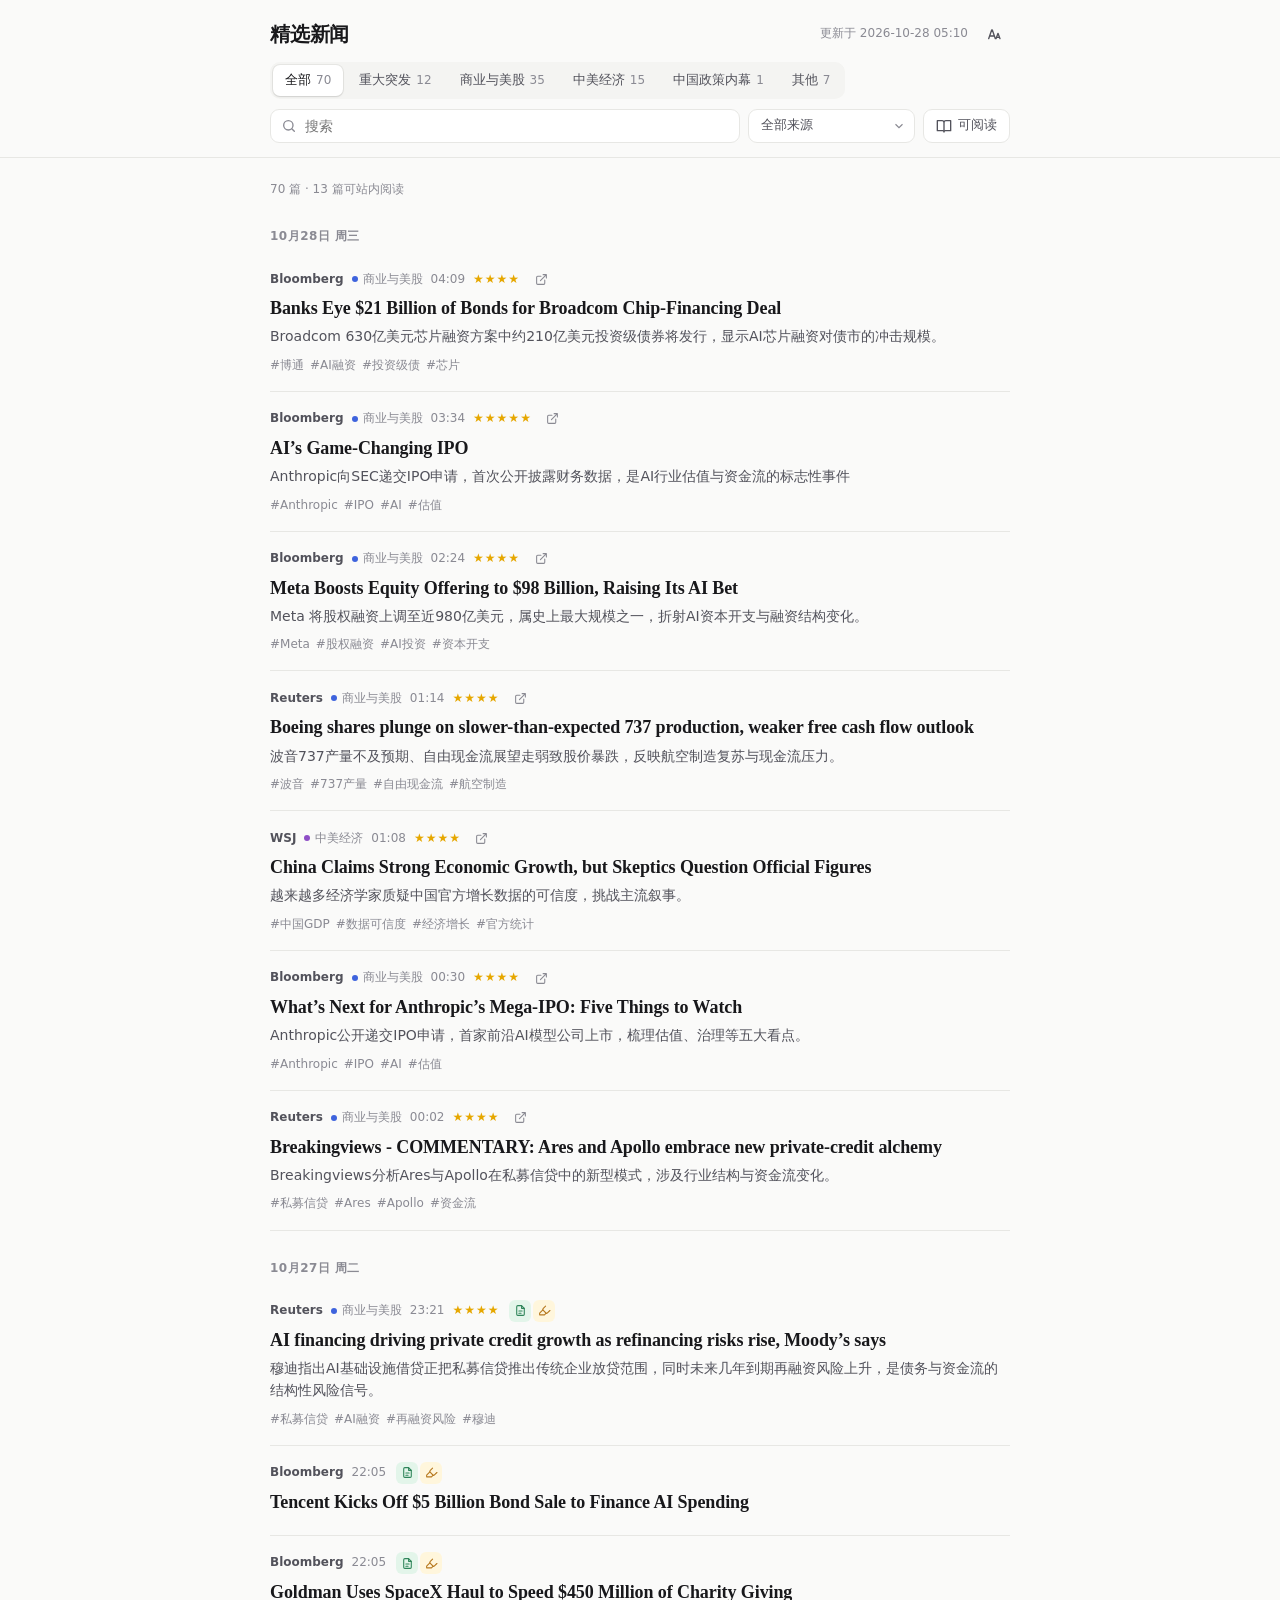
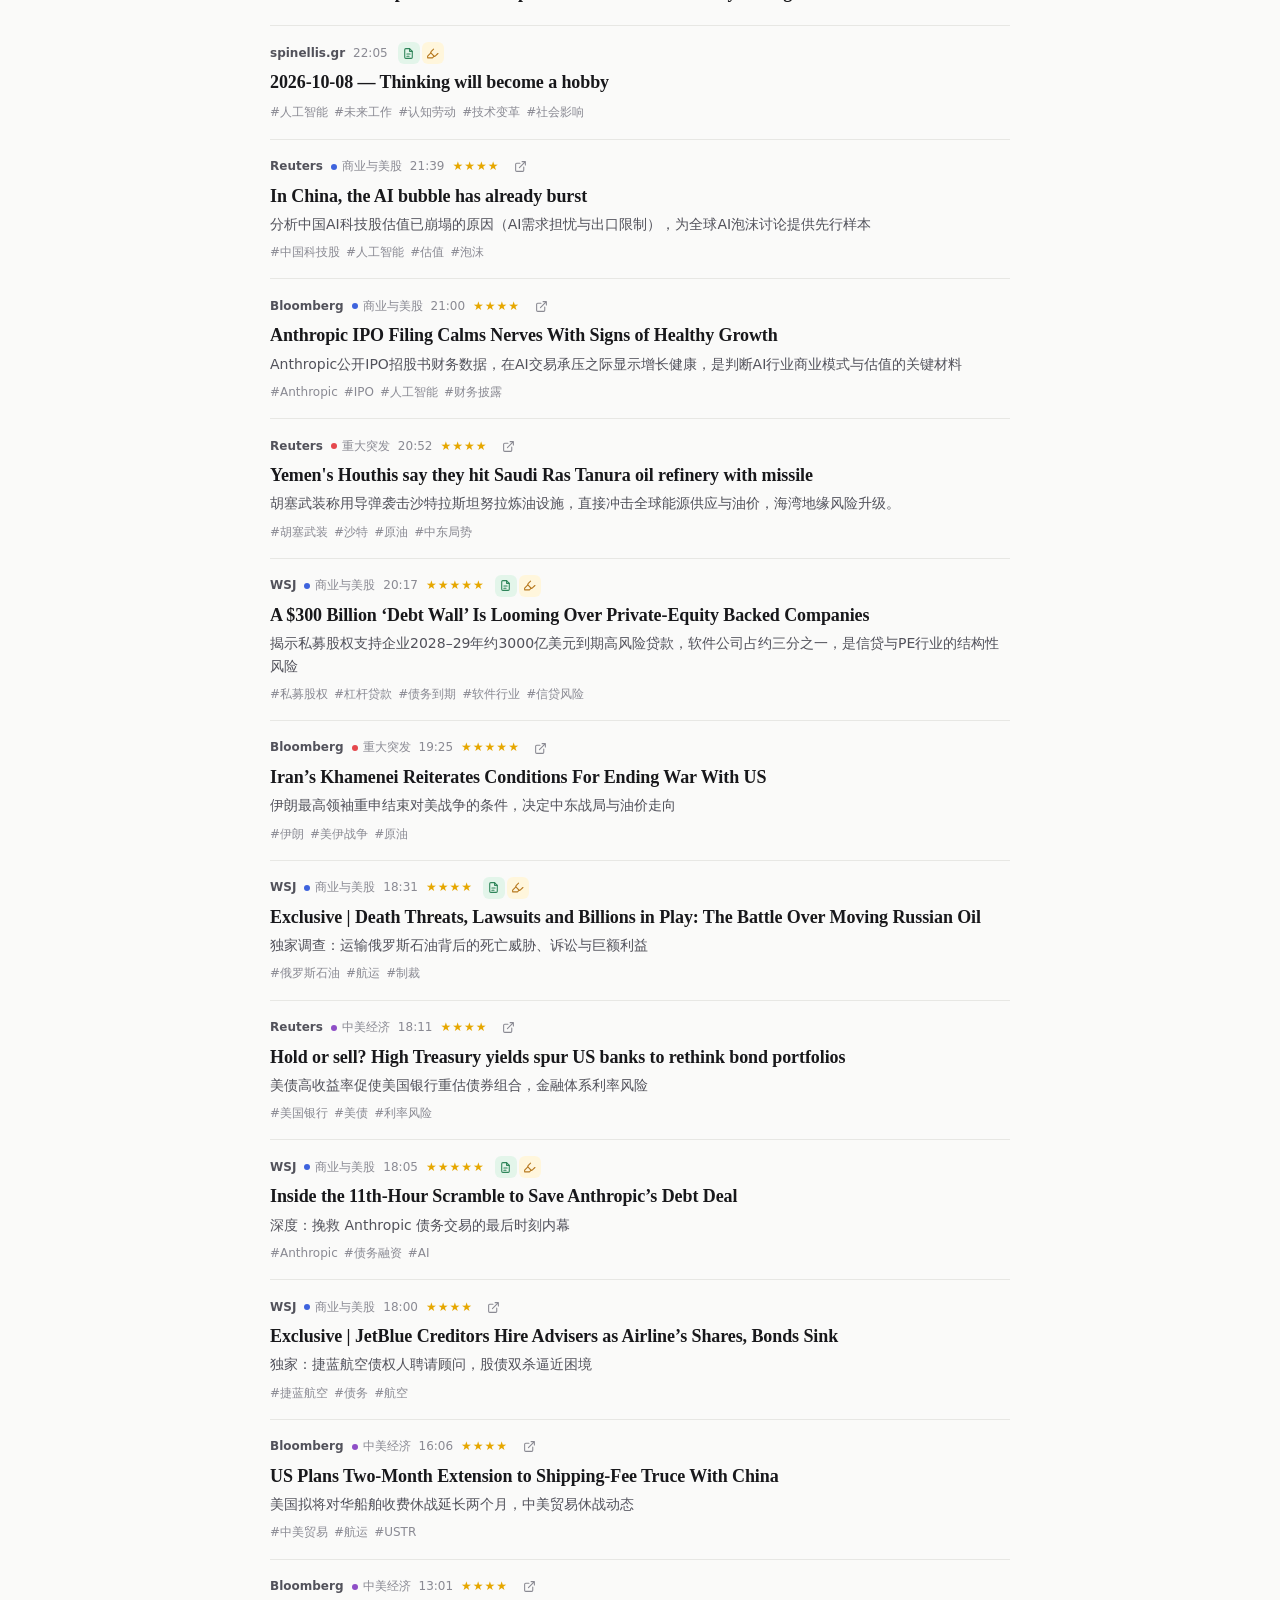
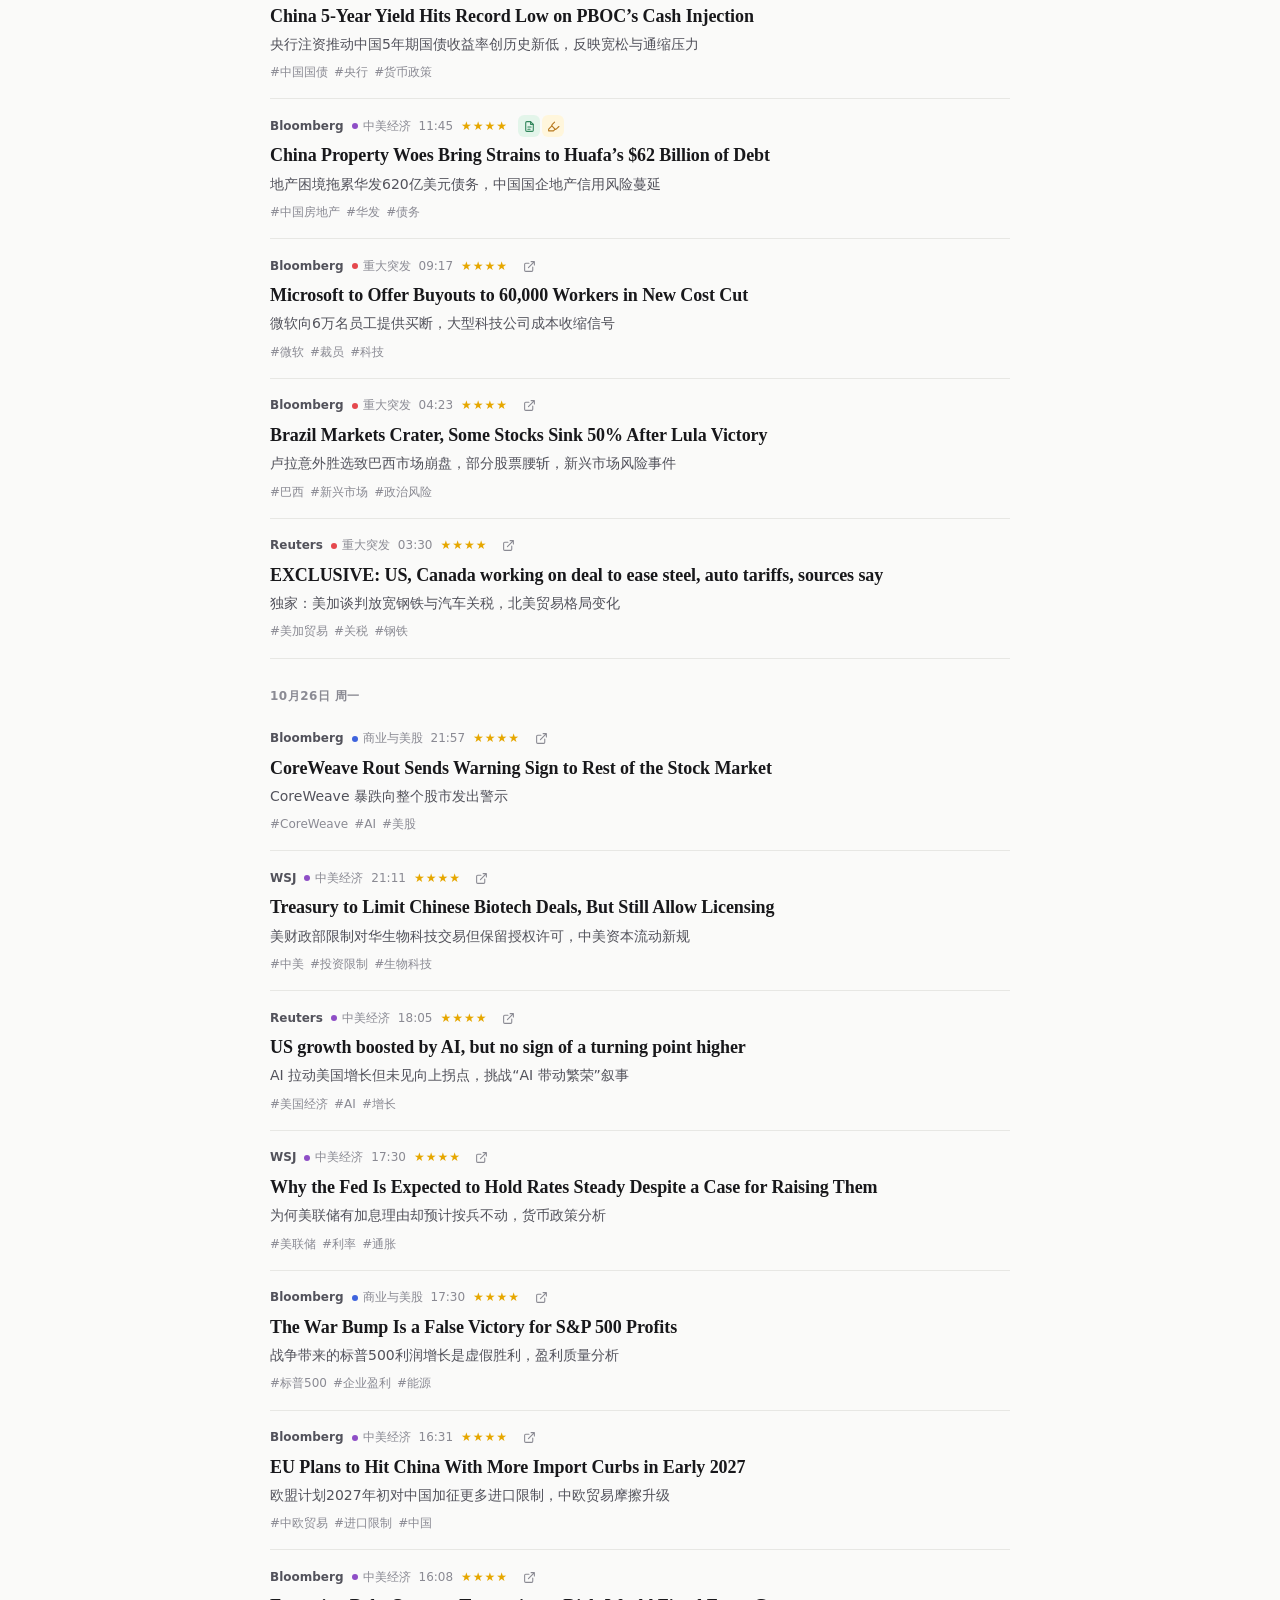
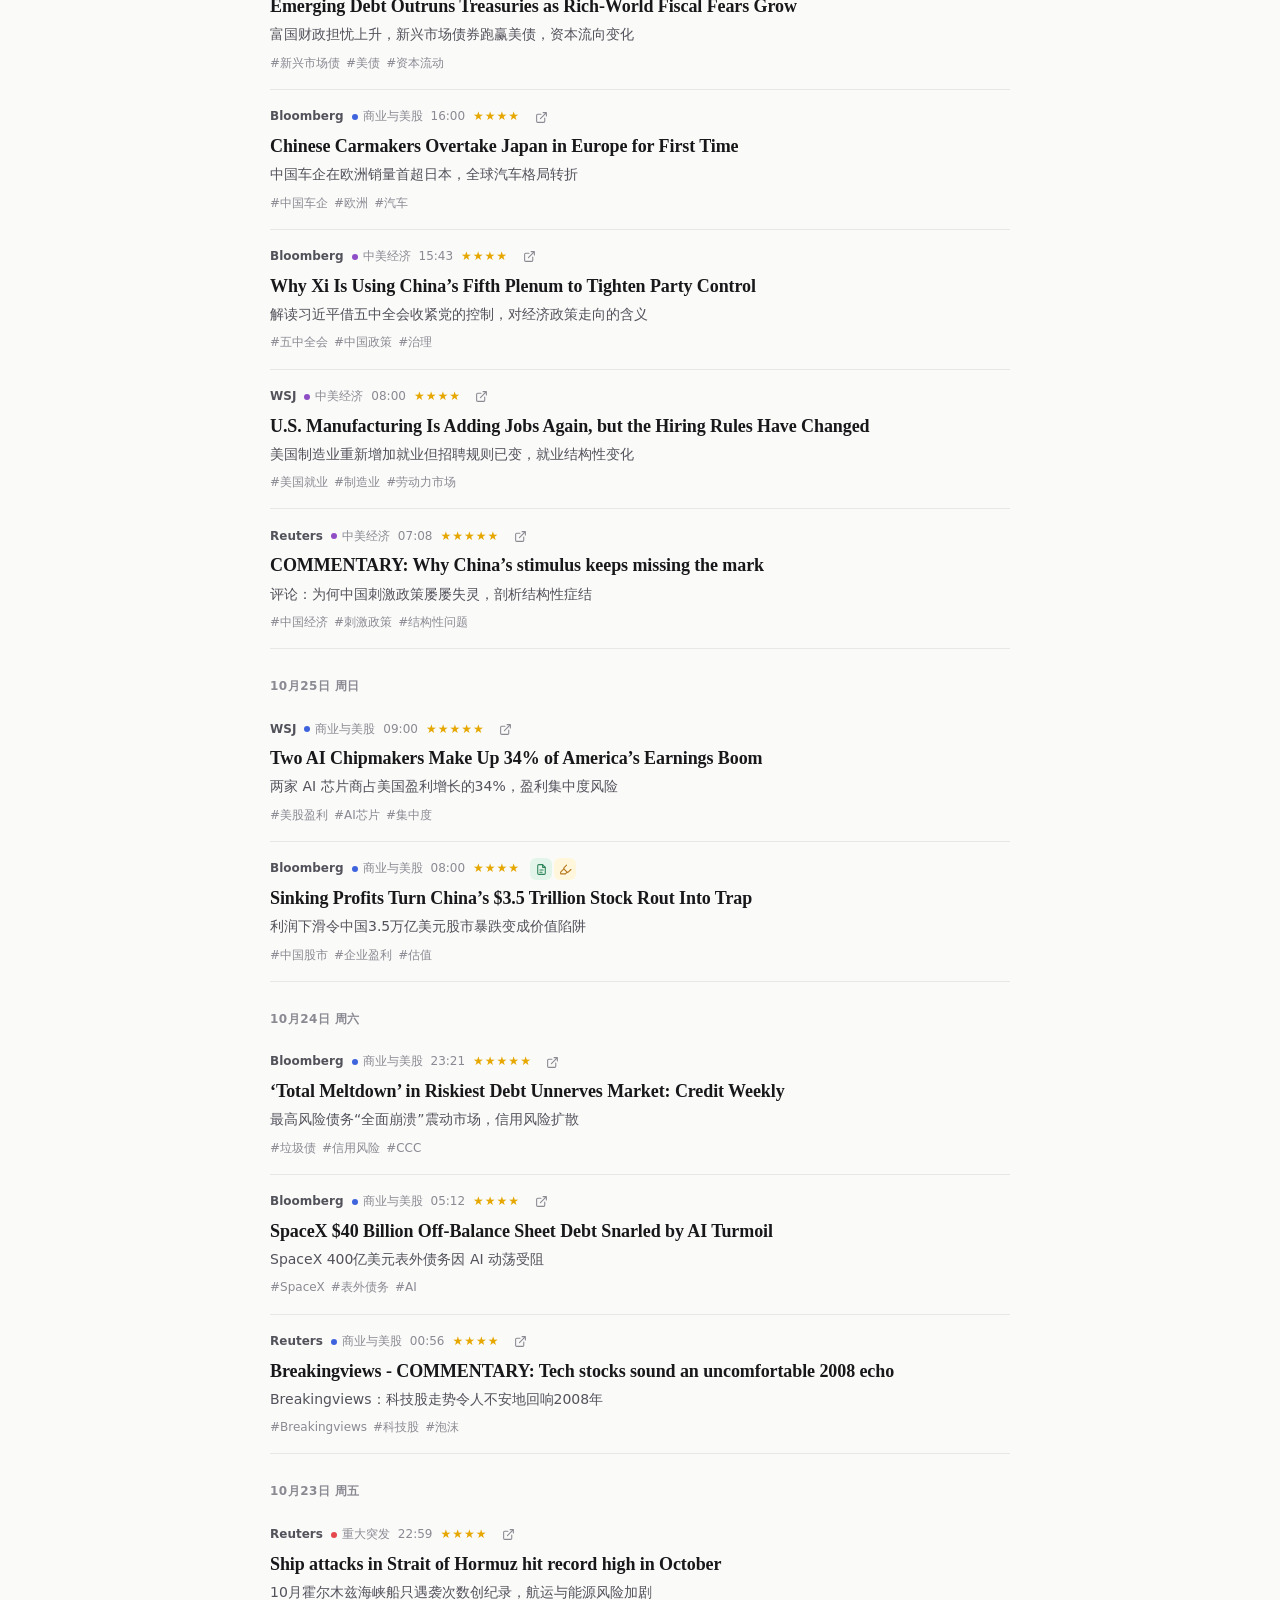
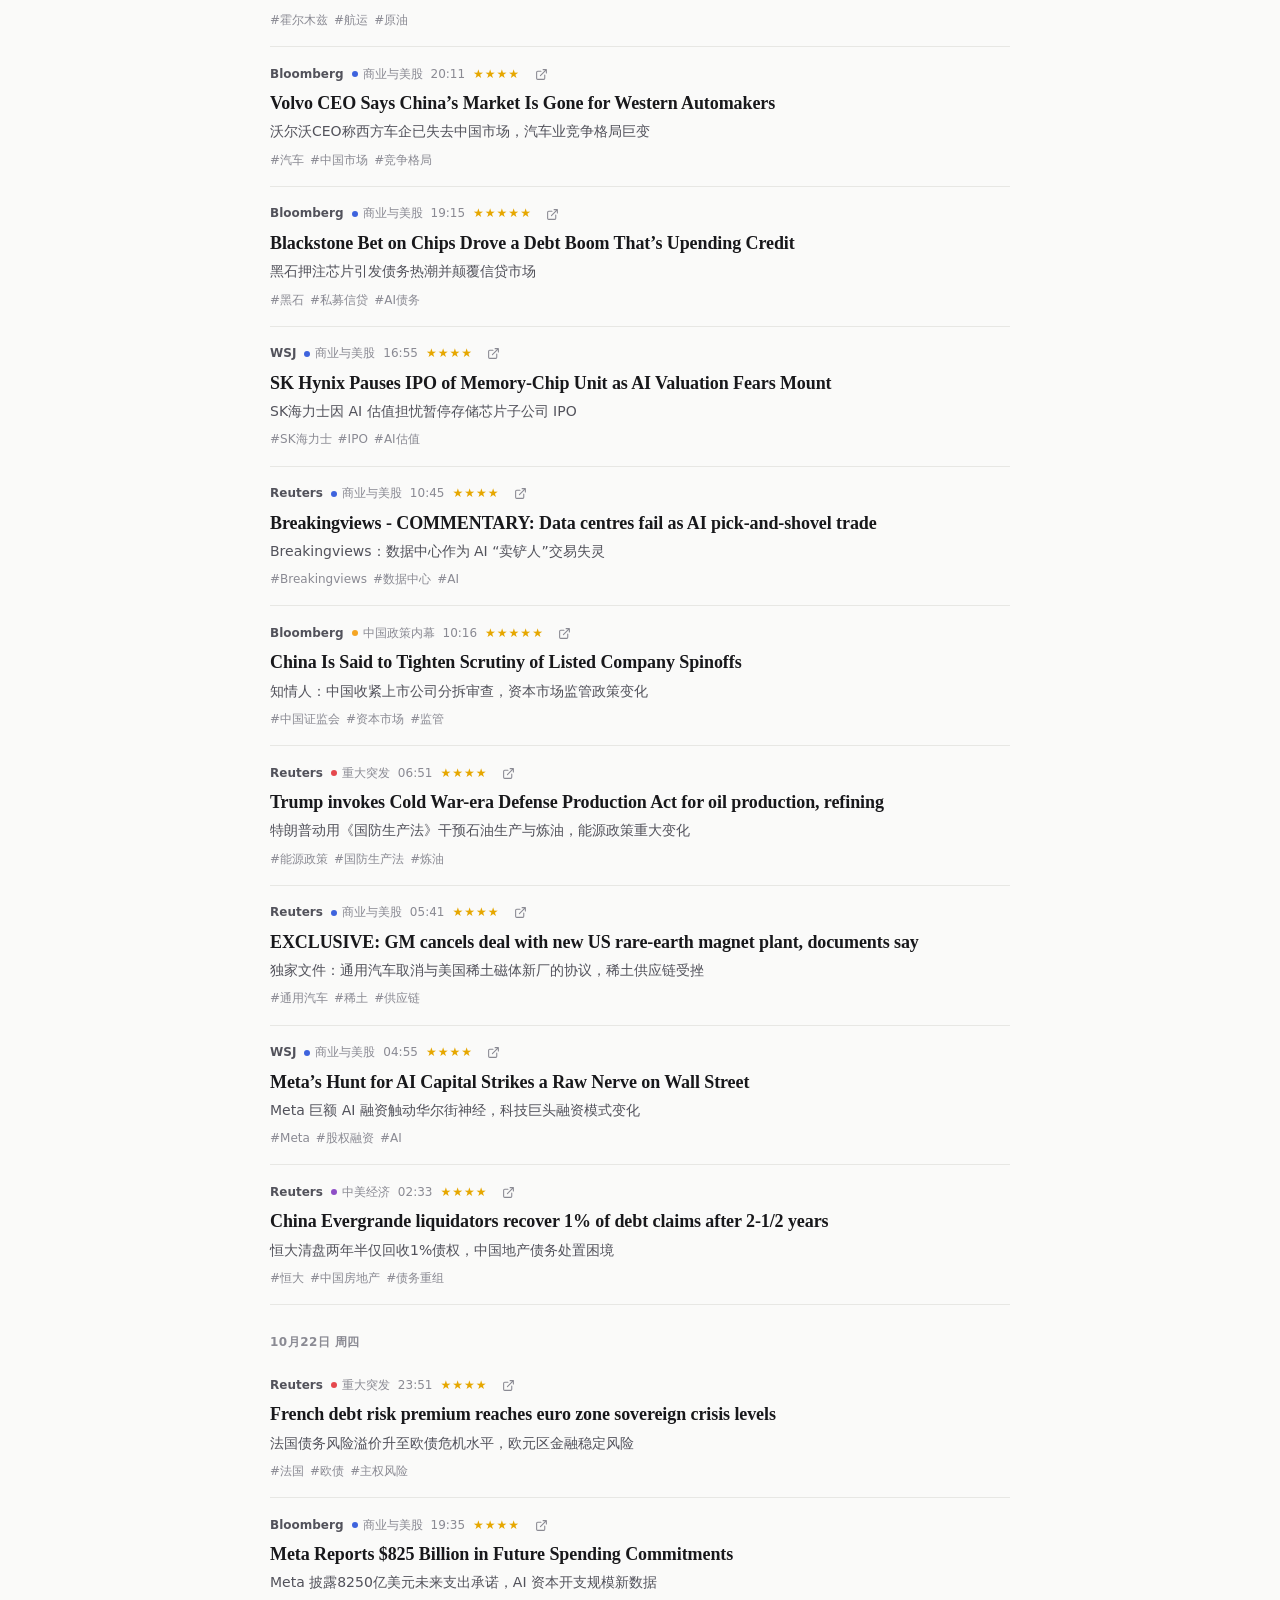
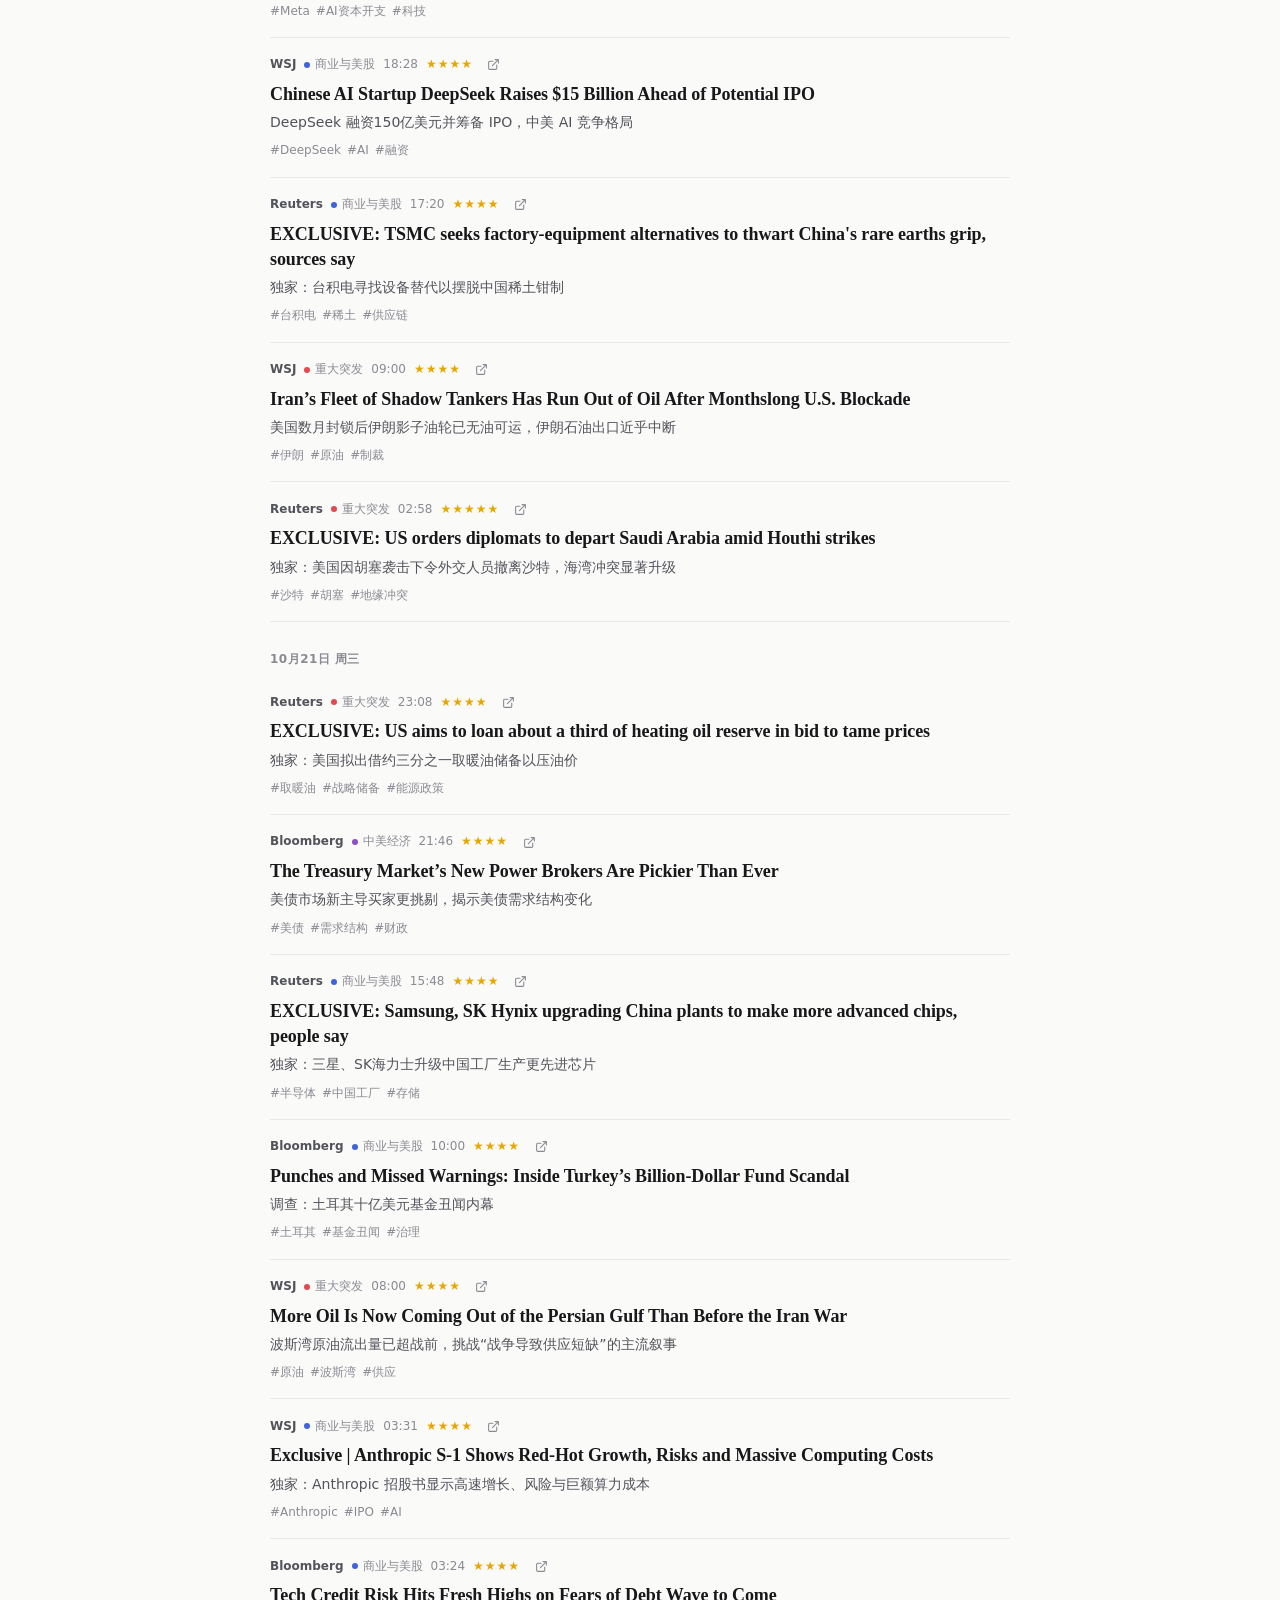
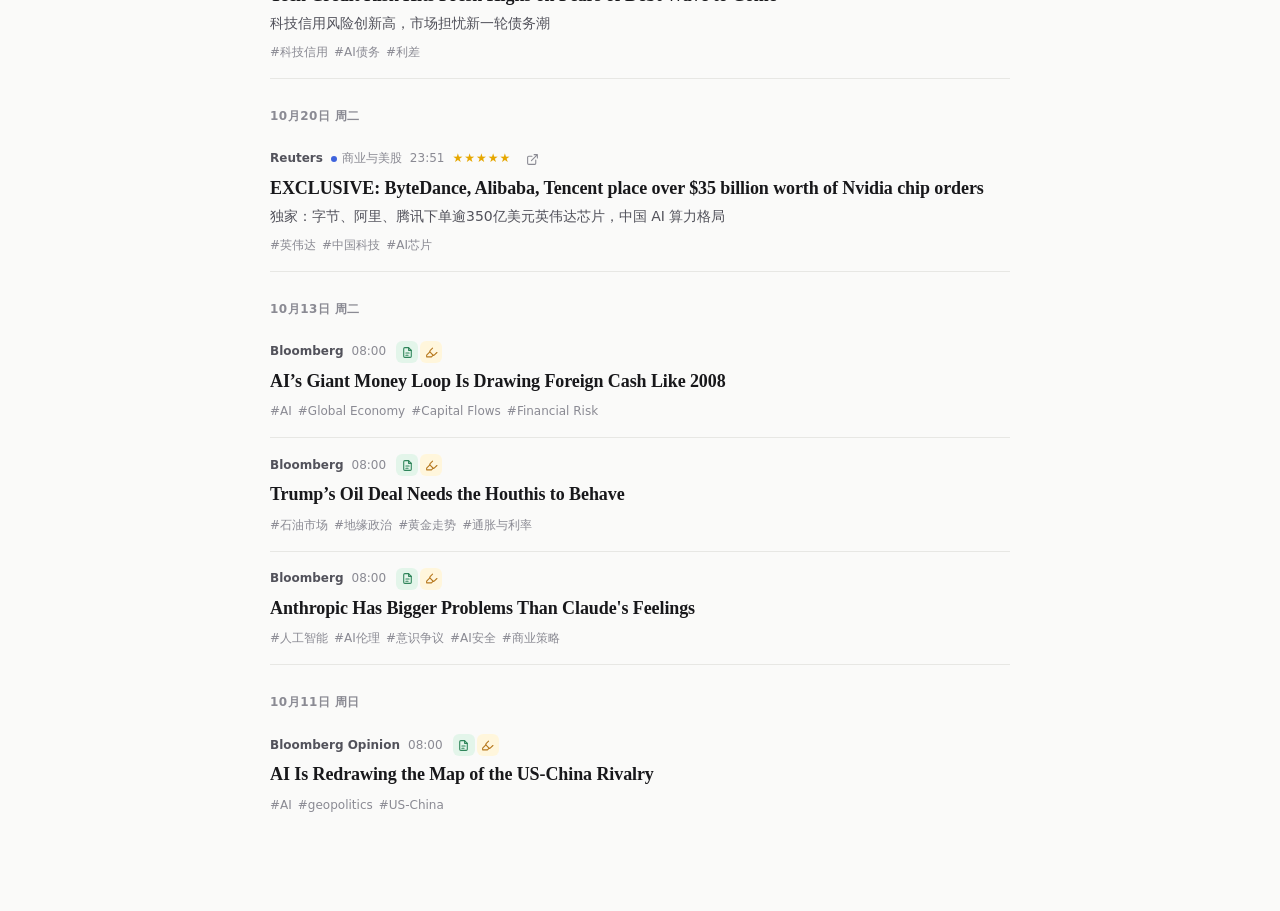
==== commit fb8f357c: "update news" ====
--- a/news/index.html
+++ b/news/index.html
@@ -210,10 +210,10 @@
 <body>
 <div id="app"></div>
 <div class="pop" id="pop"><div class="card" role="dialog"><div class="sheet-handle"></div><div class="bar"><span class="label" id="popLabel">AI 解析</span><button id="popClose" title="关闭 (Esc)" aria-label="关闭"></button></div><div class="pbody" id="popBody"></div><div class="foot">点击高亮查看解析 · <kbd>Esc</kbd> 关闭</div></div></div>
-<script id="data" type="application/json">[{"id": "6ae0fdf636ba428d3ebb3570", "title": "AI’s Game-Changing IPO", "url": "https://www.bloomberg.com/news/videos/2026-10-27/ai-s-game-changing-ipo-video", "source": "Bloomberg", "author": "", "topic": "business_markets", "score": 5, "reason": "Anthropic向SEC递交IPO申请，首次公开披露财务数据，是AI行业估值与资金流的标志性事件", "summary": "Anthropic has filed for an IPO with the Securities and Exchange Commission. For the first time, the public can see the AI company’s financials and not only how much money it’s making, but what it’s potentially losing. (Source: Bloomberg)", "tags": ["Anthropic", "IPO", "AI", "估值"], "time": "2026-10-28 03:34", "hasText": false, "hasAnalysis": false}, {"id": "6ae0f72836ba428d3ebb356f", "title": "Meta Boosts Equity Offering to $98 Billion, Raising Its AI Bet", "url": "https://www.bloomberg.com/news/videos/2026-10-27/bloomberg-tech-10-27-2026-video", "source": "Bloomberg", "author": "", "topic": "business_markets", "score": 4, "reason": "Meta 将股权融资上调至近980亿美元，属史上最大规模之一，折射AI资本开支与融资结构变化。", "summary": "Bloomberg’s Ed Ludlow takes a look at Meta's plan to boost its equity offering to almost $98 billion, one of the largest ever, as it raises its bet on AI. Plus, Anthropic's IPO could be a defining test for the AI boom, as its S-1 filing reveals staggering growth, spending and losses. And, Anduril fo", "tags": ["Meta", "股权融资", "AI投资", "资本开支"], "time": "2026-10-28 02:24", "hasText": false, "hasAnalysis": false}, {"id": "6ae0e9a836ba428d3ebb3551", "title": "Boeing shares plunge on slower-than-expected 737 production, weaker free cash flow outlook", "url": "https://www.reuters.com/business/aerospace-defense/boeing-jetliner-production-challenges-weigh-third-quarter-results-2026-10-27/", "source": "Reuters", "author": "", "topic": "business_markets", "score": 4, "reason": "波音737产量不及预期、自由现金流展望走弱致股价暴跌，反映航空制造复苏与现金流压力。", "summary": "", "tags": ["波音", "737产量", "自由现金流", "航空制造"], "time": "2026-10-28 01:14", "hasText": false, "hasAnalysis": false}, {"id": "6ae0dbac36ba428d3ebb352d", "title": "China Claims Strong Economic Growth, but Skeptics Question Official Figures", "url": "https://www.wsj.com/economy/china-claims-strong-economic-growth-but-skeptics-question-official-figures-22e583db", "source": "WSJ", "author": "", "topic": "china_us_economy", "score": 4, "reason": "越来越多经济学家质疑中国官方增长数据的可信度，挑战主流叙事。", "summary": "Beijing has reported robust growth this year, but a growing chorus of economists are asking if the numbers accurate.", "tags": ["中国GDP", "数据可信度", "经济增长", "官方统计"], "time": "2026-10-28 01:08", "hasText": false, "hasAnalysis": false}, {"id": "6ae0d52236ba428d3ebb350d", "title": "What’s Next for Anthropic’s Mega-IPO: Five Things to Watch", "url": "https://www.bloomberg.com/news/articles/2026-10-27/what-s-next-for-anthropic-s-mega-ipo-five-things-to-watch", "source": "Bloomberg", "author": "", "topic": "business_markets", "score": 4, "reason": "Anthropic公开递交IPO申请，首家前沿AI模型公司上市，梳理估值、治理等五大看点。", "summary": "Anthropic PBC filed publicly for an initial public offering, a major milestone ahead of the first-ever listing of a frontier AI model company. Here are five things investors should be looking for in the weeks ahead.", "tags": ["Anthropic", "IPO", "AI", "估值"], "time": "2026-10-28 00:30", "hasText": false, "hasAnalysis": false}, {"id": "6ae0ce0236ba428d3ebb34fb", "title": "Breakingviews - COMMENTARY: Ares and Apollo embrace new private-credit alchemy", "url": "https://www.reuters.com/commentary/breakingviews/ares-apollo-embrace-new-private-credit-alchemy-2026-10-27/", "source": "Reuters", "author": "", "topic": "business_markets", "score": 4, "reason": "Breakingviews分析Ares与Apollo在私募信贷中的新型模式，涉及行业结构与资金流变化。", "summary": "", "tags": ["私募信贷", "Ares", "Apollo", "资金流"], "time": "2026-10-28 00:02", "hasText": false, "hasAnalysis": false}, {"id": "6ae0c17b36ba428d3ebb34b3", "title": "AI financing driving private credit growth as refinancing risks rise, Moody’s says", "url": "https://www.reuters.com/legal/transactional/ai-financing-driving-private-credit-growth-refinancing-risks-rise-moodys-says-2026-10-27/", "source": "Reuters", "author": "", "topic": "business_markets", "score": 4, "reason": "穆迪指出AI基础设施借贷正把私募信贷推出传统企业放贷范围，同时未来几年到期再融资风险上升，是债务与资金流的结构性风险信号。", "summary": "穆迪预计五大美国超大规模云厂商与CoreWeave 2027年资本开支近1万亿美元，融资来自现金流、债务及合资、特殊目的实体。2027至2029年到期贷款将考验弱势借款人再融资能力，循环融资风险也受关注。", "tags": ["私募信贷", "AI融资", "再融资风险", "穆迪"], "time": "2026-10-27 23:21", "hasText": true, "hasAnalysis": true}, {"id": "6ae0af92ac257d9262f09c7a", "title": "Tencent Kicks Off $5 Billion Bond Sale to Finance AI Spending", "url": "https://www.bloomberg.com/news/articles/2026-10-13/tencent-kicks-off-5-billion-bond-sale-to-finance-ai-spending?srnd=phx-technology", "source": "Bloomberg", "author": "Janice Huang", "topic": "", "score": null, "reason": "", "summary": "腾讯启动美元和离岸人民币债券发行，规模约 50 亿美元，主要用于采购芯片等 AI 资本开支。10 年和 20 年期美元债初始指导价约为美债加 115 和 140 个基点，离岸人民币 10 年、30 年期约 2.9% 和 3.5%。这是全球科技公司为 AI 举债潮的一部分，但投资者对数据中心与模型投入能否带来足够回报的担忧也在上升。", "tags": [], "time": "2026-10-27 22:05", "hasText": true, "hasAnalysis": true}, {"id": "6ae0af93ac257d9262f09c7b", "title": "Goldman Uses SpaceX Haul to Speed $450 Million of Charity Giving", "url": "https://www.bloomberg.com/news/articles/2026-10-13/goldman-uses-spacex-haul-to-speed-450-million-of-charity-giving?srnd=phx-finance", "source": "Bloomberg", "author": "Denitsa Tsekova, Todd Gillespie", "topic": "", "score": null, "reason": "", "summary": "SpaceX 以 1.77 万亿美元估值上市后，高盛帮早年入股的富裕客户获得巨额回报，自己也分得数亿美元。高盛把这笔意外收入用于提前进行 4.5 亿美元慈善捐赠以节税，令三季度摊薄每股收益减少约 1 美元。此事也显示高盛逾 4 万亿美元的资管与财富管理部门为客户争取上市前投资机会的能力。", "tags": [], "time": "2026-10-27 22:05", "hasText": true, "hasAnalysis": true}, {"id": "6ae0af93ac257d9262f09c7d", "title": "2026-10-08 — Thinking will become a hobby", "url": "https://www.spinellis.gr/blog/20261008/?li261008", "source": "spinellis.gr", "author": "Diomidis Spinellis", "topic": "", "score": null, "reason": "", "summary": "作者 Spinellis 认为，AI 在性能、成本和全天候可用性上全面压过人类，大部分认知工作将被取代。知识工作者的反抗会比以往技术革命更激烈，政府也会试图用监管和税收限制 AI，但大概率挡不住。他的结论是：思考作为谋生手段会萎缩，最终像打猎一样变成一种闲暇爱好。", "tags": ["人工智能", "未来工作", "认知劳动", "技术变革", "社会影响"], "time": "2026-10-27 22:05", "hasText": true, "hasAnalysis": true}, {"id": "6ae0a992ac257d9262f09c23", "title": "In China, the AI bubble has already burst", "url": "https://www.reuters.com/world/china/china-ai-bubble-has-already-burst-2026-10-26/", "source": "Reuters", "author": "", "topic": "business_markets", "score": 4, "reason": "分析中国AI科技股估值已崩塌的原因（AI需求担忧与出口限制），为全球AI泡沫讨论提供先行样本", "summary": "While global tech stocks teeter, in China they have already crashed as lofty valuations collapse under worries about AI demand and curbs on Chinese exports.", "tags": ["中国科技股", "人工智能", "估值", "泡沫"], "time": "2026-10-27 21:39", "hasText": false, "hasAnalysis": false}, {"id": "6ae0a992ac257d9262f09c24", "title": "Anthropic IPO Filing Calms Nerves With Signs of Healthy Growth", "url": "https://www.bloomberg.com/news/articles/2026-10-27/anthropic-ipo-filing-calms-nerves-with-signs-of-healthy-growth", "source": "Bloomberg", "author": "", "topic": "business_markets", "score": 4, "reason": "Anthropic公开IPO招股书财务数据，在AI交易承压之际显示增长健康，是判断AI行业商业模式与估值的关键材料", "summary": "Anthropic PBC set itself a challenge by opening its books to prospective IPO investors right after a punishing week for the artificial intelligence trade. When Wall Street took a close look, it generally liked what it saw.", "tags": ["Anthropic", "IPO", "人工智能", "财务披露"], "time": "2026-10-27 21:00", "hasText": false, "hasAnalysis": false}, {"id": "6ae0b20eac257d9262f09c82", "title": "Yemen's Houthis say they hit Saudi Ras Tanura oil refinery with missile", "url": "https://www.reuters.com/business/energy/yemens-houthis-say-they-launched-an-attack-saudi-ras-tanura-oil-refinery-2026-10-27/", "source": "Reuters", "author": "", "topic": "breaking", "score": 4, "reason": "胡塞武装称用导弹袭击沙特拉斯坦努拉炼油设施，直接冲击全球能源供应与油价，海湾地缘风险升级。", "summary": "", "tags": ["胡塞武装", "沙特", "原油", "中东局势"], "time": "2026-10-27 20:52", "hasText": false, "hasAnalysis": false}, {"id": "6ae0a992ac257d9262f09c22", "title": "A $300 Billion ‘Debt Wall’ Is Looming Over Private-Equity Backed Companies", "url": "https://www.wsj.com/finance/investing/a-300-billion-debt-wall-is-looming-over-private-equity-backed-companies-d6359497", "source": "WSJ", "author": "", "topic": "business_markets", "score": 5, "reason": "揭示私募股权支持企业2028–29年约3000亿美元到期高风险贷款，软件公司占约三分之一，是信贷与PE行业的结构性风险", "summary": "私募股权持有公司面临约3000亿美元债务墙：2028年到期约1400亿、2029年约1600亿，而2023–2025年平均两年到期量约600亿。软件公司约占三分之一，约四分之一为CCC+及以下。利率上升使再融资更难，基金正谈判展期，否则可能被债权人接管。", "tags": ["私募股权", "杠杆贷款", "债务到期", "软件行业", "信贷风险"], "time": "2026-10-27 20:17", "hasText": true, "hasAnalysis": true}, {"id": "6ae0aa99ac257d9262f09c26", "title": "Iran’s Khamenei Reiterates Conditions For Ending War With US", "url": "https://www.bloomberg.com/news/articles/2026-10-27/iran-s-supreme-leader-and-top-security-chief-discuss-war-hormuz-mvqlnngi", "source": "Bloomberg", "author": "", "topic": "breaking", "score": 5, "reason": "伊朗最高领袖重申结束对美战争的条件，决定中东战局与油价走向", "summary": "Iran’s Supreme Leader reiterated his country’s conditions for ending the war with the US, amid a regional diplomatic push to avert a fresh round of fighting in the Persian Gulf.", "tags": ["伊朗", "美伊战争", "原油"], "time": "2026-10-27 19:25", "hasText": false, "hasAnalysis": false}, {"id": "6ae0ab15ac257d9262f09c55", "title": "Exclusive | Death Threats, Lawsuits and Billions in Play: The Battle Over Moving Russian Oil", "url": "https://www.wsj.com/world/russia/death-threats-lawsuits-and-billions-in-play-the-battle-over-moving-russian-oil-1daea5ce", "source": "WSJ", "author": "", "topic": "business_markets", "score": 4, "reason": "独家调查：运输俄罗斯石油背后的死亡威胁、诉讼与巨额利益", "summary": "一名前德银高管起诉受制裁的俄罗斯石油交易商Coral网络，阿联酋法院已冻结对方逾7亿美元俄能源销售收入。案件揭示制裁下俄每年超1500亿美元原油和燃料出口的中间商运作与资金规模。", "tags": ["俄罗斯石油", "航运", "制裁"], "time": "2026-10-27 18:31", "hasText": true, "hasAnalysis": true}, {"id": "6ae0aa99ac257d9262f09c3a", "title": "Hold or sell? High Treasury yields spur US banks to rethink bond portfolios", "url": "https://www.reuters.com/legal/transactional/hold-or-sell-high-treasury-yields-spur-us-banks-rethink-bond-portfolios-2026-10-27/", "source": "Reuters", "author": "", "topic": "china_us_economy", "score": 4, "reason": "美债高收益率促使美国银行重估债券组合，金融体系利率风险", "summary": "", "tags": ["美国银行", "美债", "利率风险"], "time": "2026-10-27 18:11", "hasText": false, "hasAnalysis": false}, {"id": "6ae0aa99ac257d9262f09c42", "title": "Inside the 11th-Hour Scramble to Save Anthropic’s Debt Deal", "url": "https://www.wsj.com/articles/inside-the-11th-hour-scramble-to-save-anthropics-debt-deal-1c8ad883", "source": "WSJ", "author": "", "topic": "business_markets", "score": 5, "reason": "深度：挽救 Anthropic 债务交易的最后时刻内幕", "summary": "博通CEO陈福阳为Anthropic促成总额630亿美元的芯片租赁融资，创史上最大AI债务交易。银行因利率上升和AI风险敞口担忧，要求更好条款才肯出资420亿美元，博通最终接受更高利率并提供违约担保。", "tags": ["Anthropic", "债务融资", "AI"], "time": "2026-10-27 18:05", "hasText": true, "hasAnalysis": true}, {"id": "6ae0ab15ac257d9262f09c54", "title": "Exclusive | JetBlue Creditors Hire Advisers as Airline’s Shares, Bonds Sink", "url": "https://www.wsj.com/pro/bankruptcy/jetblue-creditors-huddle-with-restructuring-adviser-as-bonds-shares-sink-43866c42", "source": "WSJ", "author": "", "topic": "business_markets", "score": 4, "reason": "独家：捷蓝航空债权人聘请顾问，股债双杀逼近困境", "summary": "", "tags": ["捷蓝航空", "债务", "航空"], "time": "2026-10-27 18:00", "hasText": false, "hasAnalysis": false}, {"id": "6ae0aa99ac257d9262f09c31", "title": "US Plans Two-Month Extension to Shipping-Fee Truce With China", "url": "https://www.bloomberg.com/news/articles/2026-10-27/us-plans-two-month-extension-to-shipping-fee-truce-with-china", "source": "Bloomberg", "author": "", "topic": "china_us_economy", "score": 4, "reason": "美国拟将对华船舶收费休战延长两个月，中美贸易休战动态", "summary": "The US may extend a pause on charges for Chinese-linked ships for calling at American ports by two months, following efforts to iron out broader trade issues between the two economies.", "tags": ["中美贸易", "航运", "USTR"], "time": "2026-10-27 16:06", "hasText": false, "hasAnalysis": false}, {"id": "6ae0ab15ac257d9262f09c4c", "title": "China 5-Year Yield Hits Record Low on PBOC’s Cash Injection", "url": "https://www.bloomberg.com/news/articles/2026-10-27/china-5-year-yield-hits-record-low-on-pboc-s-cash-injection", "source": "Bloomberg", "author": "", "topic": "china_us_economy", "score": 4, "reason": "央行注资推动中国5年期国债收益率创历史新低，反映宽松与通缩压力", "summary": "", "tags": ["中国国债", "央行", "货币政策"], "time": "2026-10-27 13:01", "hasText": false, "hasAnalysis": false}, {"id": "6ae0aa99ac257d9262f09c33", "title": "China Property Woes Bring Strains to Huafa’s $62 Billion of Debt", "url": "https://www.bloomberg.com/news/articles/2026-10-27/china-property-woes-crisis-zhuhai-huafa-62-billion-debt-zhuhai-tower-guangdong", "source": "Bloomberg", "author": "", "topic": "china_us_economy", "score": 4, "reason": "地产困境拖累华发620亿美元债务，中国国企地产信用风险蔓延", "summary": "珠海华发集团有两款信托产品逾期兑付，并请求至少三家银行展期贷款。公司有息负债4130亿元，是自万科约一年前展期以来，最大的高度依赖地产的企业寻求延后还款，显示房地产债务困境仍在扩散。", "tags": ["中国房地产", "华发", "债务"], "time": "2026-10-27 11:45", "hasText": true, "hasAnalysis": true}, {"id": "6ae0ab15ac257d9262f09c4b", "title": "Microsoft to Offer Buyouts to 60,000 Workers in New Cost Cut", "url": "https://www.bloomberg.com/news/articles/2026-10-26/microsoft-to-offer-buyouts-to-60-000-workers-in-latest-cost-cut", "source": "Bloomberg", "author": "", "topic": "breaking", "score": 4, "reason": "微软向6万名员工提供买断，大型科技公司成本收缩信号", "summary": "", "tags": ["微软", "裁员", "科技"], "time": "2026-10-27 09:17", "hasText": false, "hasAnalysis": false}, {"id": "6ae0aa99ac257d9262f09c2d", "title": "Brazil Markets Crater, Some Stocks Sink 50% After Lula Victory", "url": "https://www.bloomberg.com/news/articles/2026-10-26/brazil-markets-brace-for-rout-on-lula-s-improbable-election-win", "source": "Bloomberg", "author": "", "topic": "breaking", "score": 4, "reason": "卢拉意外胜选致巴西市场崩盘，部分股票腰斩，新兴市场风险事件", "summary": "", "tags": ["巴西", "新兴市场", "政治风险"], "time": "2026-10-27 04:23", "hasText": false, "hasAnalysis": false}, {"id": "6ae0aa99ac257d9262f09c2f", "title": "EXCLUSIVE: US, Canada working on deal to ease steel, auto tariffs, sources say", "url": "https://www.reuters.com/world/us-canada-working-deal-ease-steel-auto-tariffs-sources-say-2026-10-26/", "source": "Reuters", "author": "", "topic": "breaking", "score": 4, "reason": "独家：美加谈判放宽钢铁与汽车关税，北美贸易格局变化", "summary": "", "tags": ["美加贸易", "关税", "钢铁"], "time": "2026-10-27 03:30", "hasText": false, "hasAnalysis": false}, {"id": "6ae0ab15ac257d9262f09c53", "title": "CoreWeave Rout Sends Warning Sign to Rest of the Stock Market", "url": "https://www.bloomberg.com/news/articles/2026-10-26/coreweave-rout-sends-warning-sign-to-rest-of-the-stock-market", "source": "Bloomberg", "author": "", "topic": "business_markets", "score": 4, "reason": "CoreWeave 暴跌向整个股市发出警示", "summary": "", "tags": ["CoreWeave", "AI", "美股"], "time": "2026-10-26 21:57", "hasText": false, "hasAnalysis": false}, {"id": "6ae0aa99ac257d9262f09c32", "title": "Treasury to Limit Chinese Biotech Deals, But Still Allow Licensing", "url": "https://www.wsj.com/pro/venture-capital/treasury-to-limit-chinese-biotech-deals-but-still-allow-licensing-36a38e48", "source": "WSJ", "author": "", "topic": "china_us_economy", "score": 4, "reason": "美财政部限制对华生物科技交易但保留授权许可，中美资本流动新规", "summary": "", "tags": ["中美", "投资限制", "生物科技"], "time": "2026-10-26 21:11", "hasText": false, "hasAnalysis": false}, {"id": "6ae0aa99ac257d9262f09c37", "title": "US growth boosted by AI, but no sign of a turning point higher", "url": "https://www.reuters.com/world/us/us-growth-boosted-by-ai-no-sign-turning-point-higher-2026-10-26/", "source": "Reuters", "author": "", "topic": "china_us_economy", "score": 4, "reason": "AI 拉动美国增长但未见向上拐点，挑战“AI 带动繁荣”叙事", "summary": "", "tags": ["美国经济", "AI", "增长"], "time": "2026-10-26 18:05", "hasText": false, "hasAnalysis": false}, {"id": "6ae0aa99ac257d9262f09c38", "title": "Why the Fed Is Expected to Hold Rates Steady Despite a Case for Raising Them", "url": "https://www.wsj.com/economy/central-banking/why-the-fed-is-expected-to-hold-rates-steady-despite-a-case-for-raising-them-3761e47f", "source": "WSJ", "author": "", "topic": "china_us_economy", "score": 4, "reason": "为何美联储有加息理由却预计按兵不动，货币政策分析", "summary": "", "tags": ["美联储", "利率", "通胀"], "time": "2026-10-26 17:30", "hasText": false, "hasAnalysis": false}, {"id": "6ae0aa99ac257d9262f09c44", "title": "The War Bump Is a False Victory for S&P 500 Profits", "url": "https://www.bloomberg.com/opinion/articles/2026-10-26/the-war-bump-is-a-false-victory-for-s-p-500-profits", "source": "Bloomberg", "author": "", "topic": "business_markets", "score": 4, "reason": "战争带来的标普500利润增长是虚假胜利，盈利质量分析", "summary": "", "tags": ["标普500", "企业盈利", "能源"], "time": "2026-10-26 17:30", "hasText": false, "hasAnalysis": false}, {"id": "6ae0aa99ac257d9262f09c30", "title": "EU Plans to Hit China With More Import Curbs in Early 2027", "url": "https://www.bloomberg.com/news/articles/2026-10-26/eu-plans-to-hit-china-with-more-import-curbs-in-early-2027", "source": "Bloomberg", "author": "", "topic": "china_us_economy", "score": 4, "reason": "欧盟计划2027年初对中国加征更多进口限制，中欧贸易摩擦升级", "summary": "The European Union is planning to use safeguard measures to cut imports of products from sectors including chemicals, furniture and machinery from China, according to people familiar with the matter.", "tags": ["中欧贸易", "进口限制", "中国"], "time": "2026-10-26 16:31", "hasText": false, "hasAnalysis": false}, {"id": "6ae0aa99ac257d9262f09c39", "title": "Emerging Debt Outruns Treasuries as Rich-World Fiscal Fears Grow", "url": "https://www.bloomberg.com/news/articles/2026-10-25/emerging-debt-outruns-treasuries-as-rich-world-fiscal-fears-grow", "source": "Bloomberg", "author": "", "topic": "china_us_economy", "score": 4, "reason": "富国财政担忧上升，新兴市场债券跑赢美债，资本流向变化", "summary": "", "tags": ["新兴市场债", "美债", "资本流动"], "time": "2026-10-26 16:08", "hasText": false, "hasAnalysis": false}, {"id": "6ae0aa99ac257d9262f09c40", "title": "Chinese Carmakers Overtake Japan in Europe for First Time", "url": "https://www.bloomberg.com/news/articles/2026-10-26/chinese-carmakers-overtake-japan-europe-byd-chery-toyota-nissan", "source": "Bloomberg", "author": "", "topic": "business_markets", "score": 4, "reason": "中国车企在欧洲销量首超日本，全球汽车格局转折", "summary": "", "tags": ["中国车企", "欧洲", "汽车"], "time": "2026-10-26 16:00", "hasText": false, "hasAnalysis": false}, {"id": "6ae1057136ba428d3ebb358e", "title": "Why Xi Is Using China’s Fifth Plenum to Tighten Party Control", "url": "https://news.google.com/rss/articles/[base64]?oc=5", "source": "Bloomberg", "author": "", "topic": "china_us_economy", "score": 4, "reason": "解读习近平借五中全会收紧党的控制，对经济政策走向的含义", "summary": "", "tags": ["五中全会", "中国政策", "治理"], "time": "2026-10-26 15:43", "hasText": false, "hasAnalysis": false}, {"id": "6ae0aa99ac257d9262f09c36", "title": "U.S. Manufacturing Is Adding Jobs Again, but the Hiring Rules Have Changed", "url": "https://www.wsj.com/business/u-s-manufacturing-is-adding-jobs-again-but-the-hiring-rules-have-changed-29171127", "source": "WSJ", "author": "", "topic": "china_us_economy", "score": 4, "reason": "美国制造业重新增加就业但招聘规则已变，就业结构性变化", "summary": "While factory employment is on the rise, a shift toward high-tech automation is creating roles with greater barriers to entry.", "tags": ["美国就业", "制造业", "劳动力市场"], "time": "2026-10-26 08:00", "hasText": false, "hasAnalysis": false}, {"id": "6ae0aa99ac257d9262f09c34", "title": "COMMENTARY: Why China’s stimulus keeps missing the mark", "url": "https://www.reuters.com/commentary/reuters-open-interest/why-chinas-stimulus-keeps-missing-mark-manishi-raychaudhuri-2026-10-25/", "source": "Reuters", "author": "", "topic": "china_us_economy", "score": 5, "reason": "评论：为何中国刺激政策屡屡失灵，剖析结构性症结", "summary": "", "tags": ["中国经济", "刺激政策", "结构性问题"], "time": "2026-10-26 07:08", "hasText": false, "hasAnalysis": false}, {"id": "6ae0aa99ac257d9262f09c43", "title": "Two AI Chipmakers Make Up 34% of America’s Earnings Boom", "url": "https://www.wsj.com/finance/stocks/the-earnings-boom-is-heavily-reliant-on-just-a-handful-of-stocks-21decb53", "source": "WSJ", "author": "", "topic": "business_markets", "score": 5, "reason": "两家 AI 芯片商占美国盈利增长的34%，盈利集中度风险", "summary": "Ten companies—including Nvidia, Micron and other AI giants—account for roughly two-thirds of corporate profit growth.", "tags": ["美股盈利", "AI芯片", "集中度"], "time": "2026-10-25 09:00", "hasText": false, "hasAnalysis": false}, {"id": "6ae0ab15ac257d9262f09c4e", "title": "Sinking Profits Turn China’s $3.5 Trillion Stock Rout Into Trap", "url": "https://www.bloomberg.com/news/articles/2026-10-25/sinking-profits-turn-china-s-3-5-trillion-stock-rout-into-trap", "source": "Bloomberg", "author": "", "topic": "business_markets", "score": 4, "reason": "利润下滑令中国3.5万亿美元股市暴跌变成价值陷阱", "summary": "中国股市自 5 月高点已蒸发 3.5 万亿美元，沪深 300 跌入熊市。核心问题是盈利：消费长期疲软和企业内卷压低利润，MSCI 中国成分股 2026 年盈利预期自 3 月以来下调逾 4%，已公布业绩的公司平均低于预期 9%，恒生科技盈利预期下调超 13%。市场判断经济“慢但可容忍”，北京不急于出台强刺激，因此看不到止跌信号。", "tags": ["中国股市", "企业盈利", "估值"], "time": "2026-10-25 08:00", "hasText": true, "hasAnalysis": true}, {"id": "6ae0aa99ac257d9262f09c45", "title": "‘Total Meltdown’ in Riskiest Debt Unnerves Market: Credit Weekly", "url": "https://www.bloomberg.com/news/articles/2026-10-24/-total-meltdown-in-riskiest-debt-unnerves-market-credit-weekly", "source": "Bloomberg", "author": "", "topic": "business_markets", "score": 5, "reason": "最高风险债务“全面崩溃”震动市场，信用风险扩散", "summary": "", "tags": ["垃圾债", "信用风险", "CCC"], "time": "2026-10-24 23:21", "hasText": false, "hasAnalysis": false}, {"id": "6ae0aa99ac257d9262f09c46", "title": "SpaceX $40 Billion Off-Balance Sheet Debt Snarled by AI Turmoil", "url": "https://www.bloomberg.com/news/articles/2026-10-23/spacex-40-billion-off-balance-sheet-debt-snarled-by-ai-turmoil", "source": "Bloomberg", "author": "", "topic": "business_markets", "score": 4, "reason": "SpaceX 400亿美元表外债务因 AI 动荡受阻", "summary": "", "tags": ["SpaceX", "表外债务", "AI"], "time": "2026-10-24 05:12", "hasText": false, "hasAnalysis": false}, {"id": "6ae0aa99ac257d9262f09c49", "title": "Breakingviews - COMMENTARY: Tech stocks sound an uncomfortable 2008 echo", "url": "https://www.reuters.com/commentary/breakingviews/tech-stocks-sound-an-uncomfortable-2008-echo-2026-10-23/", "source": "Reuters", "author": "", "topic": "business_markets", "score": 4, "reason": "Breakingviews：科技股走势令人不安地回响2008年", "summary": "", "tags": ["Breakingviews", "科技股", "泡沫"], "time": "2026-10-24 00:56", "hasText": false, "hasAnalysis": false}, {"id": "6ae0aa99ac257d9262f09c2a", "title": "Ship attacks in Strait of Hormuz hit record high in October", "url": "https://www.reuters.com/business/energy/ship-attacks-strait-hormuz-hit-record-high-october-2026-10-23/", "source": "Reuters", "author": "", "topic": "breaking", "score": 4, "reason": "10月霍尔木兹海峡船只遇袭次数创纪录，航运与能源风险加剧", "summary": "", "tags": ["霍尔木兹", "航运", "原油"], "time": "2026-10-23 22:59", "hasText": false, "hasAnalysis": false}, {"id": "6ae1057136ba428d3ebb358f", "title": "Volvo CEO Says China’s Market Is Gone for Western Automakers", "url": "https://news.google.com/rss/articles/[base64]?oc=5", "source": "Bloomberg", "author": "", "topic": "business_markets", "score": 4, "reason": "沃尔沃CEO称西方车企已失去中国市场，汽车业竞争格局巨变", "summary": "", "tags": ["汽车", "中国市场", "竞争格局"], "time": "2026-10-23 20:11", "hasText": false, "hasAnalysis": false}, {"id": "6ae0ab15ac257d9262f09c51", "title": "Blackstone Bet on Chips Drove a Debt Boom That’s Upending Credit", "url": "https://www.bloomberg.com/news/articles/2026-10-23/blackstone-bet-on-chips-drove-a-debt-boom-that-s-upending-credit", "source": "Bloomberg", "author": "", "topic": "business_markets", "score": 5, "reason": "黑石押注芯片引发债务热潮并颠覆信贷市场", "summary": "", "tags": ["黑石", "私募信贷", "AI债务"], "time": "2026-10-23 19:15", "hasText": false, "hasAnalysis": false}, {"id": "6ae0aa99ac257d9262f09c47", "title": "SK Hynix Pauses IPO of Memory-Chip Unit as AI Valuation Fears Mount", "url": "https://www.wsj.com/tech/sk-hynix-shelves-plans-for-u-s-listing-of-memory-chip-unit-solidigm-e9670506", "source": "WSJ", "author": "", "topic": "business_markets", "score": 4, "reason": "SK海力士因 AI 估值担忧暂停存储芯片子公司 IPO", "summary": "The decision to pull Solidigm’s U.S. public debut comes amid deepening investor caution toward artificial-intelligence valuations.", "tags": ["SK海力士", "IPO", "AI估值"], "time": "2026-10-23 16:55", "hasText": false, "hasAnalysis": false}, {"id": "6ae0aa99ac257d9262f09c4a", "title": "Breakingviews - COMMENTARY: Data centres fail as AI pick-and-shovel trade", "url": "https://www.reuters.com/commentary/breakingviews/data-centres-fail-ai-pick-and-shovel-trade-2026-10-23/", "source": "Reuters", "author": "", "topic": "business_markets", "score": 4, "reason": "Breakingviews：数据中心作为 AI “卖铲人”交易失灵", "summary": "", "tags": ["Breakingviews", "数据中心", "AI"], "time": "2026-10-23 10:45", "hasText": false, "hasAnalysis": false}, {"id": "6ae0aa99ac257d9262f09c3b", "title": "China Is Said to Tighten Scrutiny of Listed Company Spinoffs", "url": "https://www.bloomberg.com/news/articles/2026-10-23/china-is-said-to-tighten-scrutiny-of-listed-company-spinoffs", "source": "Bloomberg", "author": "", "topic": "china_policy_insider", "score": 5, "reason": "知情人：中国收紧上市公司分拆审查，资本市场监管政策变化", "summary": "", "tags": ["中国证监会", "资本市场", "监管"], "time": "2026-10-23 10:16", "hasText": false, "hasAnalysis": false}, {"id": "6ae0aa99ac257d9262f09c2b", "title": "Trump invokes Cold War-era Defense Production Act for oil production, refining", "url": "https://www.reuters.com/business/energy/trump-invokes-cold-war-era-defense-production-act-oil-production-refining-2026-10-22/", "source": "Reuters", "author": "", "topic": "breaking", "score": 4, "reason": "特朗普动用《国防生产法》干预石油生产与炼油，能源政策重大变化", "summary": "", "tags": ["能源政策", "国防生产法", "炼油"], "time": "2026-10-23 06:51", "hasText": false, "hasAnalysis": false}, {"id": "6ae0aa99ac257d9262f09c3f", "title": "EXCLUSIVE: GM cancels deal with new US rare-earth magnet plant, documents say", "url": "https://www.reuters.com/legal/litigation/gm-cancels-deal-with-new-us-rare-earth-magnet-plant-documents-say-2026-10-22/", "source": "Reuters", "author": "", "topic": "business_markets", "score": 4, "reason": "独家文件：通用汽车取消与美国稀土磁体新厂的协议，稀土供应链受挫", "summary": "", "tags": ["通用汽车", "稀土", "供应链"], "time": "2026-10-23 05:41", "hasText": false, "hasAnalysis": false}, {"id": "6ae0aa99ac257d9262f09c41", "title": "Meta’s Hunt for AI Capital Strikes a Raw Nerve on Wall Street", "url": "https://www.wsj.com/finance/stocks/metas-hunt-for-ai-capital-strikes-a-raw-nerve-on-wall-street-e2de1601", "source": "WSJ", "author": "", "topic": "business_markets", "score": 4, "reason": "Meta 巨额 AI 融资触动华尔街神经，科技巨头融资模式变化", "summary": "", "tags": ["Meta", "股权融资", "AI"], "time": "2026-10-23 04:55", "hasText": false, "hasAnalysis": false}, {"id": "6ae0aa99ac257d9262f09c35", "title": "China Evergrande liquidators recover 1% of debt claims after 2-1/2 years", "url": "https://www.reuters.com/legal/litigation/china-evergrande-liquidators-recover-1-debt-claims-after-2-12-years-2026-10-22/", "source": "Reuters", "author": "", "topic": "china_us_economy", "score": 4, "reason": "恒大清盘两年半仅回收1%债权，中国地产债务处置困境", "summary": "", "tags": ["恒大", "中国房地产", "债务重组"], "time": "2026-10-23 02:33", "hasText": false, "hasAnalysis": false}, {"id": "6ae0aa99ac257d9262f09c2e", "title": "French debt risk premium reaches euro zone sovereign crisis levels", "url": "https://www.reuters.com/world/europe/french-debt-risk-premium-reaches-euro-zone-sovereign-crisis-levels-2026-10-22/", "source": "Reuters", "author": "", "topic": "breaking", "score": 4, "reason": "法国债务风险溢价升至欧债危机水平，欧元区金融稳定风险", "summary": "", "tags": ["法国", "欧债", "主权风险"], "time": "2026-10-22 23:51", "hasText": false, "hasAnalysis": false}, {"id": "6ae0ab15ac257d9262f09c4f", "title": "Meta Reports $825 Billion in Future Spending Commitments", "url": "https://www.bloomberg.com/news/articles/2026-10-22/meta-reports-825-billion-in-future-spending-commitments", "source": "Bloomberg", "author": "", "topic": "business_markets", "score": 4, "reason": "Meta 披露8250亿美元未来支出承诺，AI 资本开支规模新数据", "summary": "", "tags": ["Meta", "AI资本开支", "科技"], "time": "2026-10-22 19:35", "hasText": false, "hasAnalysis": false}, {"id": "6ae0aa99ac257d9262f09c48", "title": "Chinese AI Startup DeepSeek Raises $15 Billion Ahead of Potential IPO", "url": "https://www.wsj.com/tech/ai/chinese-ai-startup-deekseek-raises-15-billion-ahead-of-potential-ipo-f7fe3a49", "source": "WSJ", "author": "", "topic": "business_markets", "score": 4, "reason": "DeepSeek 融资150亿美元并筹备 IPO，中美 AI 竞争格局", "summary": "", "tags": ["DeepSeek", "AI", "融资"], "time": "2026-10-22 18:28", "hasText": false, "hasAnalysis": false}, {"id": "6ae0aa99ac257d9262f09c3e", "title": "EXCLUSIVE: TSMC seeks factory-equipment alternatives to thwart China's rare earths grip, sources say", "url": "https://www.reuters.com/world/china/tsmc-seeks-factory-equipment-alternatives-thwart-chinas-rare-earths-grip-sources-2026-10-22/", "source": "Reuters", "author": "", "topic": "business_markets", "score": 4, "reason": "独家：台积电寻找设备替代以摆脱中国稀土钳制", "summary": "", "tags": ["台积电", "稀土", "供应链"], "time": "2026-10-22 17:20", "hasText": false, "hasAnalysis": false}, {"id": "6ae0aa99ac257d9262f09c28", "title": "Iran’s Fleet of Shadow Tankers Has Run Out of Oil After Monthslong U.S. Blockade", "url": "https://www.wsj.com/world/middle-east/irans-fleet-of-shadow-tankers-has-run-out-of-oil-after-monthslong-u-s-blockade-0822b050", "source": "WSJ", "author": "", "topic": "breaking", "score": 4, "reason": "美国数月封锁后伊朗影子油轮已无油可运，伊朗石油出口近乎中断", "summary": "Tehran had millions of barrels of crude in tankers floating in Asian waters that gave it a steady flow of much-needed cash. Now, that oil has dried up.", "tags": ["伊朗", "原油", "制裁"], "time": "2026-10-22 09:00", "hasText": false, "hasAnalysis": false}, {"id": "6ae0aa99ac257d9262f09c27", "title": "EXCLUSIVE: US orders diplomats to depart Saudi Arabia amid Houthi strikes", "url": "https://www.reuters.com/world/middle-east/us-preparing-issue-ordered-departure-some-personnel-gulf-embassies-us-officials-2026-10-21/", "source": "Reuters", "author": "", "topic": "breaking", "score": 5, "reason": "独家：美国因胡塞袭击下令外交人员撤离沙特，海湾冲突显著升级", "summary": "", "tags": ["沙特", "胡塞", "地缘冲突"], "time": "2026-10-22 02:58", "hasText": false, "hasAnalysis": false}, {"id": "6ae0aa99ac257d9262f09c2c", "title": "EXCLUSIVE: US aims to loan about a third of heating oil reserve in bid to tame prices", "url": "https://www.reuters.com/business/energy/us-aims-loan-about-third-heating-oil-reserve-bid-tame-prices-2026-10-21/", "source": "Reuters", "author": "", "topic": "breaking", "score": 4, "reason": "独家：美国拟出借约三分之一取暖油储备以压油价", "summary": "", "tags": ["取暖油", "战略储备", "能源政策"], "time": "2026-10-21 23:08", "hasText": false, "hasAnalysis": false}, {"id": "6ae0ab15ac257d9262f09c4d", "title": "The Treasury Market’s New Power Brokers Are Pickier Than Ever", "url": "https://www.bloomberg.com/news/articles/2026-10-21/the-treasury-market-s-new-power-brokers-are-pickier-than-ever", "source": "Bloomberg", "author": "", "topic": "china_us_economy", "score": 4, "reason": "美债市场新主导买家更挑剔，揭示美债需求结构变化", "summary": "", "tags": ["美债", "需求结构", "财政"], "time": "2026-10-21 21:46", "hasText": false, "hasAnalysis": false}, {"id": "6ae0aa99ac257d9262f09c3d", "title": "EXCLUSIVE: Samsung, SK Hynix upgrading China plants to make more advanced chips, people say", "url": "https://www.reuters.com/world/china/samsung-sk-hynix-upgrading-china-plants-make-more-advanced-chips-people-say-2026-10-21/", "source": "Reuters", "author": "", "topic": "business_markets", "score": 4, "reason": "独家：三星、SK海力士升级中国工厂生产更先进芯片", "summary": "", "tags": ["半导体", "中国工厂", "存储"], "time": "2026-10-21 15:48", "hasText": false, "hasAnalysis": false}, {"id": "6ae1057136ba428d3ebb3590", "title": "Punches and Missed Warnings: Inside Turkey’s Billion-Dollar Fund Scandal", "url": "https://news.google.com/rss/articles/[base64]?oc=5", "source": "Bloomberg", "author": "", "topic": "business_markets", "score": 4, "reason": "调查：土耳其十亿美元基金丑闻内幕", "summary": "", "tags": ["土耳其", "基金丑闻", "治理"], "time": "2026-10-21 10:00", "hasText": false, "hasAnalysis": false}, {"id": "6ae0aa99ac257d9262f09c29", "title": "More Oil Is Now Coming Out of the Persian Gulf Than Before the Iran War", "url": "https://www.wsj.com/world/middle-east/more-oil-is-now-coming-out-of-the-persian-gulf-than-before-the-iran-war-6a6d1670", "source": "WSJ", "author": "", "topic": "breaking", "score": 4, "reason": "波斯湾原油流出量已超战前，挑战“战争导致供应短缺”的主流叙事", "summary": "Experience and big paydays have created a more resilient tanker fleet. Oil traders worry it isn’t sustainable.", "tags": ["原油", "波斯湾", "供应"], "time": "2026-10-21 08:00", "hasText": false, "hasAnalysis": false}, {"id": "6ae0ab15ac257d9262f09c50", "title": "Exclusive | Anthropic S-1 Shows Red-Hot Growth, Risks and Massive Computing Costs", "url": "https://www.wsj.com/tech/ai/anthropic-revenue-growth-ipo-accaf0f1", "source": "WSJ", "author": "", "topic": "business_markets", "score": 4, "reason": "独家：Anthropic 招股书显示高速增长、风险与巨额算力成本", "summary": "", "tags": ["Anthropic", "IPO", "AI"], "time": "2026-10-21 03:31", "hasText": false, "hasAnalysis": false}, {"id": "6ae0ab15ac257d9262f09c52", "title": "Tech Credit Risk Hits Fresh Highs on Fears of Debt Wave to Come", "url": "https://www.bloomberg.com/news/articles/2026-10-20/tech-credit-risk-hits-fresh-highs-on-fears-of-debt-wave-to-come", "source": "Bloomberg", "author": "", "topic": "business_markets", "score": 4, "reason": "科技信用风险创新高，市场担忧新一轮债务潮", "summary": "", "tags": ["科技信用", "AI债务", "利差"], "time": "2026-10-21 03:24", "hasText": false, "hasAnalysis": false}, {"id": "6ae0aa99ac257d9262f09c3c", "title": "EXCLUSIVE: ByteDance, Alibaba, Tencent place over $35 billion worth of Nvidia chip orders", "url": "https://www.reuters.com/business/retail-consumer/bytedance-alibaba-tencent-place-over-35-billion-worth-nvidia-chip-orders-2026-10-20/", "source": "Reuters", "author": "", "topic": "business_markets", "score": 5, "reason": "独家：字节、阿里、腾讯下单逾350亿美元英伟达芯片，中国 AI 算力格局", "summary": "", "tags": ["英伟达", "中国科技", "AI芯片"], "time": "2026-10-20 23:51", "hasText": false, "hasAnalysis": false}, {"id": "6ae0af92ac257d9262f09c79", "title": "AI’s Giant Money Loop Is Drawing Foreign Cash Like 2008", "url": "https://www.bloomberg.com/news/features/2026-10-12/how-the-ai-boom-is-fueling-global-financial-risks", "source": "Bloomberg", "author": "Shawn Donnan, Estelle Ou - Economist, and Jorgelina Do Rosario", "topic": "", "score": null, "reason": "", "summary": "全球经常账户失衡回到 2008 年危机前以来最高、接近 150 年峰值：中国出口创纪录顺差，美国财政赤字与 40 万亿美元债务膨胀。新变量是 AI：韩国、台湾等芯片出口国积累的储蓄回流美国，为科技巨头约 9 万亿美元的 AI 建设融资，形成循环资金流，推高美债与主权债收益率，也把 AI 泡沫破裂的风险扩散到亚洲投资者。", "tags": ["AI", "Global Economy", "Capital Flows", "Financial Risk"], "time": "2026-10-13 08:00", "hasText": true, "hasAnalysis": true}, {"id": "6ae0af93ac257d9262f09c7c", "title": "Trump’s Oil Deal Needs the Houthis to Behave", "url": "https://www.bloomberg.com/opinion/newsletters/2026-10-13/trump-s-oil-deal-needs-the-houthis-to-behave?srnd=phx-opinion", "source": "Bloomberg", "author": "John Authers, Richard Abbey", "topic": "", "score": null, "reason": "", "summary": "John Authers 指出，胡塞武装袭击沙特机场与能源设施，推动布伦特原油回到每桶 106 美元，半年远期价格创纪录，市场已放弃冲突很快结束的预期。美俄放松柴油出口制裁的协议被解读为美国急于压低油价，柴油价格仍接近历史高位。关键变量是沙特如何报复，以及胡塞是否威胁红海航运和延布出口设施；此外金价依然坚挺。", "tags": ["石油市场", "地缘政治", "黄金走势", "通胀与利率"], "time": "2026-10-13 08:00", "hasText": true, "hasAnalysis": true}, {"id": "6ae0af94ac257d9262f09c7e", "title": "Anthropic Has Bigger Problems Than Claude's Feelings", "url": "https://www.bloomberg.com/opinion/articles/2026-10-13/anthropic-has-bigger-safety-and-ipo-problems-than-claude-s-feelings?srnd=phx-opinion", "source": "Bloomberg", "author": "Parmy Olson", "topic": "", "score": null, "reason": "", "summary": "Anthropic 在 IPO 前把“持续虐待 Claude”列为违反使用政策，并强调模型福祉和与人类道德的对齐。Parmy Olson 认为，在没有证据表明 Claude 有感受的情况下，这种关注分散了对更实际安全原则的投入，例如网络安全和为产品设定合理边界。", "tags": ["人工智能", "AI伦理", "意识争议", "AI安全", "商业策略"], "time": "2026-10-13 08:00", "hasText": true, "hasAnalysis": true}, {"id": "6ae0af92ac257d9262f09c78", "title": "AI Is Redrawing the Map of the US-China Rivalry", "url": "https://www.bloomberg.com/news/features/2026-10-11/ai-is-redrawing-the-map-of-the-us-china-rivalry", "source": "Bloomberg Opinion", "author": "Hal Brands", "topic": "", "score": null, "reason": "", "summary": "Hal Brands 认为 AI 正在重塑大国竞争的战略地理。目前 AI 生态仍是美国优势格局：顶尖模型在美国，关键零部件来自台湾、日本、韩国、荷兰等盟友。但 AI 正推动一种不均衡的中美两极，模糊了尖端创新与战争前线的边界，抬高了非洲、南美等被华盛顿忽视地区的价值，同时让部分支撑美国技术优势的同盟关系承压。", "tags": ["AI", "geopolitics", "US-China"], "time": "2026-10-11 08:00", "hasText": true, "hasAnalysis": true}]</script>
+<script id="data" type="application/json">[{"id": "6ae10c3d36ba428d3ebb3591", "title": "Banks Eye $21 Billion of Bonds for Broadcom Chip-Financing Deal", "url": "https://www.bloomberg.com/news/articles/2026-10-27/banks-eye-21-billion-of-bonds-for-broadcom-chip-financing-deal", "source": "Bloomberg", "author": "", "topic": "business_markets", "score": 4, "reason": "Broadcom 630亿美元芯片融资方案中约210亿美元投资级债券将发行，显示AI芯片融资对债市的冲击规模。", "summary": "Banks are planning to sell as much as about $21 billion of high-grade bonds as soon as early next year as part of a $63 billion funding package that Broadcom Inc. has pulled together to help finance chips for AI developer Anthropic PBC.", "tags": ["博通", "AI融资", "投资级债", "芯片"], "time": "2026-10-28 04:09", "hasText": false, "hasAnalysis": false}, {"id": "6ae0fdf636ba428d3ebb3570", "title": "AI’s Game-Changing IPO", "url": "https://www.bloomberg.com/news/videos/2026-10-27/ai-s-game-changing-ipo-video", "source": "Bloomberg", "author": "", "topic": "business_markets", "score": 5, "reason": "Anthropic向SEC递交IPO申请，首次公开披露财务数据，是AI行业估值与资金流的标志性事件", "summary": "Anthropic has filed for an IPO with the Securities and Exchange Commission. For the first time, the public can see the AI company’s financials and not only how much money it’s making, but what it’s potentially losing. (Source: Bloomberg)", "tags": ["Anthropic", "IPO", "AI", "估值"], "time": "2026-10-28 03:34", "hasText": false, "hasAnalysis": false}, {"id": "6ae0f72836ba428d3ebb356f", "title": "Meta Boosts Equity Offering to $98 Billion, Raising Its AI Bet", "url": "https://www.bloomberg.com/news/videos/2026-10-27/bloomberg-tech-10-27-2026-video", "source": "Bloomberg", "author": "", "topic": "business_markets", "score": 4, "reason": "Meta 将股权融资上调至近980亿美元，属史上最大规模之一，折射AI资本开支与融资结构变化。", "summary": "Bloomberg’s Ed Ludlow takes a look at Meta's plan to boost its equity offering to almost $98 billion, one of the largest ever, as it raises its bet on AI. Plus, Anthropic's IPO could be a defining test for the AI boom, as its S-1 filing reveals staggering growth, spending and losses. And, Anduril fo", "tags": ["Meta", "股权融资", "AI投资", "资本开支"], "time": "2026-10-28 02:24", "hasText": false, "hasAnalysis": false}, {"id": "6ae0e9a836ba428d3ebb3551", "title": "Boeing shares plunge on slower-than-expected 737 production, weaker free cash flow outlook", "url": "https://www.reuters.com/business/aerospace-defense/boeing-jetliner-production-challenges-weigh-third-quarter-results-2026-10-27/", "source": "Reuters", "author": "", "topic": "business_markets", "score": 4, "reason": "波音737产量不及预期、自由现金流展望走弱致股价暴跌，反映航空制造复苏与现金流压力。", "summary": "", "tags": ["波音", "737产量", "自由现金流", "航空制造"], "time": "2026-10-28 01:14", "hasText": false, "hasAnalysis": false}, {"id": "6ae0dbac36ba428d3ebb352d", "title": "China Claims Strong Economic Growth, but Skeptics Question Official Figures", "url": "https://www.wsj.com/economy/china-claims-strong-economic-growth-but-skeptics-question-official-figures-22e583db", "source": "WSJ", "author": "", "topic": "china_us_economy", "score": 4, "reason": "越来越多经济学家质疑中国官方增长数据的可信度，挑战主流叙事。", "summary": "Beijing has reported robust growth this year, but a growing chorus of economists are asking if the numbers accurate.", "tags": ["中国GDP", "数据可信度", "经济增长", "官方统计"], "time": "2026-10-28 01:08", "hasText": false, "hasAnalysis": false}, {"id": "6ae0d52236ba428d3ebb350d", "title": "What’s Next for Anthropic’s Mega-IPO: Five Things to Watch", "url": "https://www.bloomberg.com/news/articles/2026-10-27/what-s-next-for-anthropic-s-mega-ipo-five-things-to-watch", "source": "Bloomberg", "author": "", "topic": "business_markets", "score": 4, "reason": "Anthropic公开递交IPO申请，首家前沿AI模型公司上市，梳理估值、治理等五大看点。", "summary": "Anthropic PBC filed publicly for an initial public offering, a major milestone ahead of the first-ever listing of a frontier AI model company. Here are five things investors should be looking for in the weeks ahead.", "tags": ["Anthropic", "IPO", "AI", "估值"], "time": "2026-10-28 00:30", "hasText": false, "hasAnalysis": false}, {"id": "6ae0ce0236ba428d3ebb34fb", "title": "Breakingviews - COMMENTARY: Ares and Apollo embrace new private-credit alchemy", "url": "https://www.reuters.com/commentary/breakingviews/ares-apollo-embrace-new-private-credit-alchemy-2026-10-27/", "source": "Reuters", "author": "", "topic": "business_markets", "score": 4, "reason": "Breakingviews分析Ares与Apollo在私募信贷中的新型模式，涉及行业结构与资金流变化。", "summary": "", "tags": ["私募信贷", "Ares", "Apollo", "资金流"], "time": "2026-10-28 00:02", "hasText": false, "hasAnalysis": false}, {"id": "6ae0c17b36ba428d3ebb34b3", "title": "AI financing driving private credit growth as refinancing risks rise, Moody’s says", "url": "https://www.reuters.com/legal/transactional/ai-financing-driving-private-credit-growth-refinancing-risks-rise-moodys-says-2026-10-27/", "source": "Reuters", "author": "", "topic": "business_markets", "score": 4, "reason": "穆迪指出AI基础设施借贷正把私募信贷推出传统企业放贷范围，同时未来几年到期再融资风险上升，是债务与资金流的结构性风险信号。", "summary": "穆迪预计五大美国超大规模云厂商与CoreWeave 2027年资本开支近1万亿美元，融资来自现金流、债务及合资、特殊目的实体。2027至2029年到期贷款将考验弱势借款人再融资能力，循环融资风险也受关注。", "tags": ["私募信贷", "AI融资", "再融资风险", "穆迪"], "time": "2026-10-27 23:21", "hasText": true, "hasAnalysis": true}, {"id": "6ae0af92ac257d9262f09c7a", "title": "Tencent Kicks Off $5 Billion Bond Sale to Finance AI Spending", "url": "https://www.bloomberg.com/news/articles/2026-10-13/tencent-kicks-off-5-billion-bond-sale-to-finance-ai-spending?srnd=phx-technology", "source": "Bloomberg", "author": "Janice Huang", "topic": "", "score": null, "reason": "", "summary": "腾讯启动美元和离岸人民币债券发行，规模约 50 亿美元，主要用于采购芯片等 AI 资本开支。10 年和 20 年期美元债初始指导价约为美债加 115 和 140 个基点，离岸人民币 10 年、30 年期约 2.9% 和 3.5%。这是全球科技公司为 AI 举债潮的一部分，但投资者对数据中心与模型投入能否带来足够回报的担忧也在上升。", "tags": [], "time": "2026-10-27 22:05", "hasText": true, "hasAnalysis": true}, {"id": "6ae0af93ac257d9262f09c7b", "title": "Goldman Uses SpaceX Haul to Speed $450 Million of Charity Giving", "url": "https://www.bloomberg.com/news/articles/2026-10-13/goldman-uses-spacex-haul-to-speed-450-million-of-charity-giving?srnd=phx-finance", "source": "Bloomberg", "author": "Denitsa Tsekova, Todd Gillespie", "topic": "", "score": null, "reason": "", "summary": "SpaceX 以 1.77 万亿美元估值上市后，高盛帮早年入股的富裕客户获得巨额回报，自己也分得数亿美元。高盛把这笔意外收入用于提前进行 4.5 亿美元慈善捐赠以节税，令三季度摊薄每股收益减少约 1 美元。此事也显示高盛逾 4 万亿美元的资管与财富管理部门为客户争取上市前投资机会的能力。", "tags": [], "time": "2026-10-27 22:05", "hasText": true, "hasAnalysis": true}, {"id": "6ae0af93ac257d9262f09c7d", "title": "2026-10-08 — Thinking will become a hobby", "url": "https://www.spinellis.gr/blog/20261008/?li261008", "source": "spinellis.gr", "author": "Diomidis Spinellis", "topic": "", "score": null, "reason": "", "summary": "作者 Spinellis 认为，AI 在性能、成本和全天候可用性上全面压过人类，大部分认知工作将被取代。知识工作者的反抗会比以往技术革命更激烈，政府也会试图用监管和税收限制 AI，但大概率挡不住。他的结论是：思考作为谋生手段会萎缩，最终像打猎一样变成一种闲暇爱好。", "tags": ["人工智能", "未来工作", "认知劳动", "技术变革", "社会影响"], "time": "2026-10-27 22:05", "hasText": true, "hasAnalysis": true}, {"id": "6ae0a992ac257d9262f09c23", "title": "In China, the AI bubble has already burst", "url": "https://www.reuters.com/world/china/china-ai-bubble-has-already-burst-2026-10-26/", "source": "Reuters", "author": "", "topic": "business_markets", "score": 4, "reason": "分析中国AI科技股估值已崩塌的原因（AI需求担忧与出口限制），为全球AI泡沫讨论提供先行样本", "summary": "While global tech stocks teeter, in China they have already crashed as lofty valuations collapse under worries about AI demand and curbs on Chinese exports.", "tags": ["中国科技股", "人工智能", "估值", "泡沫"], "time": "2026-10-27 21:39", "hasText": false, "hasAnalysis": false}, {"id": "6ae0a992ac257d9262f09c24", "title": "Anthropic IPO Filing Calms Nerves With Signs of Healthy Growth", "url": "https://www.bloomberg.com/news/articles/2026-10-27/anthropic-ipo-filing-calms-nerves-with-signs-of-healthy-growth", "source": "Bloomberg", "author": "", "topic": "business_markets", "score": 4, "reason": "Anthropic公开IPO招股书财务数据，在AI交易承压之际显示增长健康，是判断AI行业商业模式与估值的关键材料", "summary": "Anthropic PBC set itself a challenge by opening its books to prospective IPO investors right after a punishing week for the artificial intelligence trade. When Wall Street took a close look, it generally liked what it saw.", "tags": ["Anthropic", "IPO", "人工智能", "财务披露"], "time": "2026-10-27 21:00", "hasText": false, "hasAnalysis": false}, {"id": "6ae0b20eac257d9262f09c82", "title": "Yemen's Houthis say they hit Saudi Ras Tanura oil refinery with missile", "url": "https://www.reuters.com/business/energy/yemens-houthis-say-they-launched-an-attack-saudi-ras-tanura-oil-refinery-2026-10-27/", "source": "Reuters", "author": "", "topic": "breaking", "score": 4, "reason": "胡塞武装称用导弹袭击沙特拉斯坦努拉炼油设施，直接冲击全球能源供应与油价，海湾地缘风险升级。", "summary": "", "tags": ["胡塞武装", "沙特", "原油", "中东局势"], "time": "2026-10-27 20:52", "hasText": false, "hasAnalysis": false}, {"id": "6ae0a992ac257d9262f09c22", "title": "A $300 Billion ‘Debt Wall’ Is Looming Over Private-Equity Backed Companies", "url": "https://www.wsj.com/finance/investing/a-300-billion-debt-wall-is-looming-over-private-equity-backed-companies-d6359497", "source": "WSJ", "author": "", "topic": "business_markets", "score": 5, "reason": "揭示私募股权支持企业2028–29年约3000亿美元到期高风险贷款，软件公司占约三分之一，是信贷与PE行业的结构性风险", "summary": "私募股权持有公司面临约3000亿美元债务墙：2028年到期约1400亿、2029年约1600亿，而2023–2025年平均两年到期量约600亿。软件公司约占三分之一，约四分之一为CCC+及以下。利率上升使再融资更难，基金正谈判展期，否则可能被债权人接管。", "tags": ["私募股权", "杠杆贷款", "债务到期", "软件行业", "信贷风险"], "time": "2026-10-27 20:17", "hasText": true, "hasAnalysis": true}, {"id": "6ae0aa99ac257d9262f09c26", "title": "Iran’s Khamenei Reiterates Conditions For Ending War With US", "url": "https://www.bloomberg.com/news/articles/2026-10-27/iran-s-supreme-leader-and-top-security-chief-discuss-war-hormuz-mvqlnngi", "source": "Bloomberg", "author": "", "topic": "breaking", "score": 5, "reason": "伊朗最高领袖重申结束对美战争的条件，决定中东战局与油价走向", "summary": "Iran’s Supreme Leader reiterated his country’s conditions for ending the war with the US, amid a regional diplomatic push to avert a fresh round of fighting in the Persian Gulf.", "tags": ["伊朗", "美伊战争", "原油"], "time": "2026-10-27 19:25", "hasText": false, "hasAnalysis": false}, {"id": "6ae0ab15ac257d9262f09c55", "title": "Exclusive | Death Threats, Lawsuits and Billions in Play: The Battle Over Moving Russian Oil", "url": "https://www.wsj.com/world/russia/death-threats-lawsuits-and-billions-in-play-the-battle-over-moving-russian-oil-1daea5ce", "source": "WSJ", "author": "", "topic": "business_markets", "score": 4, "reason": "独家调查：运输俄罗斯石油背后的死亡威胁、诉讼与巨额利益", "summary": "一名前德银高管起诉受制裁的俄罗斯石油交易商Coral网络，阿联酋法院已冻结对方逾7亿美元俄能源销售收入。案件揭示制裁下俄每年超1500亿美元原油和燃料出口的中间商运作与资金规模。", "tags": ["俄罗斯石油", "航运", "制裁"], "time": "2026-10-27 18:31", "hasText": true, "hasAnalysis": true}, {"id": "6ae0aa99ac257d9262f09c3a", "title": "Hold or sell? High Treasury yields spur US banks to rethink bond portfolios", "url": "https://www.reuters.com/legal/transactional/hold-or-sell-high-treasury-yields-spur-us-banks-rethink-bond-portfolios-2026-10-27/", "source": "Reuters", "author": "", "topic": "china_us_economy", "score": 4, "reason": "美债高收益率促使美国银行重估债券组合，金融体系利率风险", "summary": "", "tags": ["美国银行", "美债", "利率风险"], "time": "2026-10-27 18:11", "hasText": false, "hasAnalysis": false}, {"id": "6ae0aa99ac257d9262f09c42", "title": "Inside the 11th-Hour Scramble to Save Anthropic’s Debt Deal", "url": "https://www.wsj.com/articles/inside-the-11th-hour-scramble-to-save-anthropics-debt-deal-1c8ad883", "source": "WSJ", "author": "", "topic": "business_markets", "score": 5, "reason": "深度：挽救 Anthropic 债务交易的最后时刻内幕", "summary": "博通CEO陈福阳为Anthropic促成总额630亿美元的芯片租赁融资，创史上最大AI债务交易。银行因利率上升和AI风险敞口担忧，要求更好条款才肯出资420亿美元，博通最终接受更高利率并提供违约担保。", "tags": ["Anthropic", "债务融资", "AI"], "time": "2026-10-27 18:05", "hasText": true, "hasAnalysis": true}, {"id": "6ae0ab15ac257d9262f09c54", "title": "Exclusive | JetBlue Creditors Hire Advisers as Airline’s Shares, Bonds Sink", "url": "https://www.wsj.com/pro/bankruptcy/jetblue-creditors-huddle-with-restructuring-adviser-as-bonds-shares-sink-43866c42", "source": "WSJ", "author": "", "topic": "business_markets", "score": 4, "reason": "独家：捷蓝航空债权人聘请顾问，股债双杀逼近困境", "summary": "", "tags": ["捷蓝航空", "债务", "航空"], "time": "2026-10-27 18:00", "hasText": false, "hasAnalysis": false}, {"id": "6ae0aa99ac257d9262f09c31", "title": "US Plans Two-Month Extension to Shipping-Fee Truce With China", "url": "https://www.bloomberg.com/news/articles/2026-10-27/us-plans-two-month-extension-to-shipping-fee-truce-with-china", "source": "Bloomberg", "author": "", "topic": "china_us_economy", "score": 4, "reason": "美国拟将对华船舶收费休战延长两个月，中美贸易休战动态", "summary": "The US may extend a pause on charges for Chinese-linked ships for calling at American ports by two months, following efforts to iron out broader trade issues between the two economies.", "tags": ["中美贸易", "航运", "USTR"], "time": "2026-10-27 16:06", "hasText": false, "hasAnalysis": false}, {"id": "6ae0ab15ac257d9262f09c4c", "title": "China 5-Year Yield Hits Record Low on PBOC’s Cash Injection", "url": "https://www.bloomberg.com/news/articles/2026-10-27/china-5-year-yield-hits-record-low-on-pboc-s-cash-injection", "source": "Bloomberg", "author": "", "topic": "china_us_economy", "score": 4, "reason": "央行注资推动中国5年期国债收益率创历史新低，反映宽松与通缩压力", "summary": "", "tags": ["中国国债", "央行", "货币政策"], "time": "2026-10-27 13:01", "hasText": false, "hasAnalysis": false}, {"id": "6ae0aa99ac257d9262f09c33", "title": "China Property Woes Bring Strains to Huafa’s $62 Billion of Debt", "url": "https://www.bloomberg.com/news/articles/2026-10-27/china-property-woes-crisis-zhuhai-huafa-62-billion-debt-zhuhai-tower-guangdong", "source": "Bloomberg", "author": "", "topic": "china_us_economy", "score": 4, "reason": "地产困境拖累华发620亿美元债务，中国国企地产信用风险蔓延", "summary": "珠海华发集团有两款信托产品逾期兑付，并请求至少三家银行展期贷款。公司有息负债4130亿元，是自万科约一年前展期以来，最大的高度依赖地产的企业寻求延后还款，显示房地产债务困境仍在扩散。", "tags": ["中国房地产", "华发", "债务"], "time": "2026-10-27 11:45", "hasText": true, "hasAnalysis": true}, {"id": "6ae0ab15ac257d9262f09c4b", "title": "Microsoft to Offer Buyouts to 60,000 Workers in New Cost Cut", "url": "https://www.bloomberg.com/news/articles/2026-10-26/microsoft-to-offer-buyouts-to-60-000-workers-in-latest-cost-cut", "source": "Bloomberg", "author": "", "topic": "breaking", "score": 4, "reason": "微软向6万名员工提供买断，大型科技公司成本收缩信号", "summary": "", "tags": ["微软", "裁员", "科技"], "time": "2026-10-27 09:17", "hasText": false, "hasAnalysis": false}, {"id": "6ae0aa99ac257d9262f09c2d", "title": "Brazil Markets Crater, Some Stocks Sink 50% After Lula Victory", "url": "https://www.bloomberg.com/news/articles/2026-10-26/brazil-markets-brace-for-rout-on-lula-s-improbable-election-win", "source": "Bloomberg", "author": "", "topic": "breaking", "score": 4, "reason": "卢拉意外胜选致巴西市场崩盘，部分股票腰斩，新兴市场风险事件", "summary": "", "tags": ["巴西", "新兴市场", "政治风险"], "time": "2026-10-27 04:23", "hasText": false, "hasAnalysis": false}, {"id": "6ae0aa99ac257d9262f09c2f", "title": "EXCLUSIVE: US, Canada working on deal to ease steel, auto tariffs, sources say", "url": "https://www.reuters.com/world/us-canada-working-deal-ease-steel-auto-tariffs-sources-say-2026-10-26/", "source": "Reuters", "author": "", "topic": "breaking", "score": 4, "reason": "独家：美加谈判放宽钢铁与汽车关税，北美贸易格局变化", "summary": "", "tags": ["美加贸易", "关税", "钢铁"], "time": "2026-10-27 03:30", "hasText": false, "hasAnalysis": false}, {"id": "6ae0ab15ac257d9262f09c53", "title": "CoreWeave Rout Sends Warning Sign to Rest of the Stock Market", "url": "https://www.bloomberg.com/news/articles/2026-10-26/coreweave-rout-sends-warning-sign-to-rest-of-the-stock-market", "source": "Bloomberg", "author": "", "topic": "business_markets", "score": 4, "reason": "CoreWeave 暴跌向整个股市发出警示", "summary": "", "tags": ["CoreWeave", "AI", "美股"], "time": "2026-10-26 21:57", "hasText": false, "hasAnalysis": false}, {"id": "6ae0aa99ac257d9262f09c32", "title": "Treasury to Limit Chinese Biotech Deals, But Still Allow Licensing", "url": "https://www.wsj.com/pro/venture-capital/treasury-to-limit-chinese-biotech-deals-but-still-allow-licensing-36a38e48", "source": "WSJ", "author": "", "topic": "china_us_economy", "score": 4, "reason": "美财政部限制对华生物科技交易但保留授权许可，中美资本流动新规", "summary": "", "tags": ["中美", "投资限制", "生物科技"], "time": "2026-10-26 21:11", "hasText": false, "hasAnalysis": false}, {"id": "6ae0aa99ac257d9262f09c37", "title": "US growth boosted by AI, but no sign of a turning point higher", "url": "https://www.reuters.com/world/us/us-growth-boosted-by-ai-no-sign-turning-point-higher-2026-10-26/", "source": "Reuters", "author": "", "topic": "china_us_economy", "score": 4, "reason": "AI 拉动美国增长但未见向上拐点，挑战“AI 带动繁荣”叙事", "summary": "", "tags": ["美国经济", "AI", "增长"], "time": "2026-10-26 18:05", "hasText": false, "hasAnalysis": false}, {"id": "6ae0aa99ac257d9262f09c38", "title": "Why the Fed Is Expected to Hold Rates Steady Despite a Case for Raising Them", "url": "https://www.wsj.com/economy/central-banking/why-the-fed-is-expected-to-hold-rates-steady-despite-a-case-for-raising-them-3761e47f", "source": "WSJ", "author": "", "topic": "china_us_economy", "score": 4, "reason": "为何美联储有加息理由却预计按兵不动，货币政策分析", "summary": "", "tags": ["美联储", "利率", "通胀"], "time": "2026-10-26 17:30", "hasText": false, "hasAnalysis": false}, {"id": "6ae0aa99ac257d9262f09c44", "title": "The War Bump Is a False Victory for S&P 500 Profits", "url": "https://www.bloomberg.com/opinion/articles/2026-10-26/the-war-bump-is-a-false-victory-for-s-p-500-profits", "source": "Bloomberg", "author": "", "topic": "business_markets", "score": 4, "reason": "战争带来的标普500利润增长是虚假胜利，盈利质量分析", "summary": "", "tags": ["标普500", "企业盈利", "能源"], "time": "2026-10-26 17:30", "hasText": false, "hasAnalysis": false}, {"id": "6ae0aa99ac257d9262f09c30", "title": "EU Plans to Hit China With More Import Curbs in Early 2027", "url": "https://www.bloomberg.com/news/articles/2026-10-26/eu-plans-to-hit-china-with-more-import-curbs-in-early-2027", "source": "Bloomberg", "author": "", "topic": "china_us_economy", "score": 4, "reason": "欧盟计划2027年初对中国加征更多进口限制，中欧贸易摩擦升级", "summary": "The European Union is planning to use safeguard measures to cut imports of products from sectors including chemicals, furniture and machinery from China, according to people familiar with the matter.", "tags": ["中欧贸易", "进口限制", "中国"], "time": "2026-10-26 16:31", "hasText": false, "hasAnalysis": false}, {"id": "6ae0aa99ac257d9262f09c39", "title": "Emerging Debt Outruns Treasuries as Rich-World Fiscal Fears Grow", "url": "https://www.bloomberg.com/news/articles/2026-10-25/emerging-debt-outruns-treasuries-as-rich-world-fiscal-fears-grow", "source": "Bloomberg", "author": "", "topic": "china_us_economy", "score": 4, "reason": "富国财政担忧上升，新兴市场债券跑赢美债，资本流向变化", "summary": "", "tags": ["新兴市场债", "美债", "资本流动"], "time": "2026-10-26 16:08", "hasText": false, "hasAnalysis": false}, {"id": "6ae0aa99ac257d9262f09c40", "title": "Chinese Carmakers Overtake Japan in Europe for First Time", "url": "https://www.bloomberg.com/news/articles/2026-10-26/chinese-carmakers-overtake-japan-europe-byd-chery-toyota-nissan", "source": "Bloomberg", "author": "", "topic": "business_markets", "score": 4, "reason": "中国车企在欧洲销量首超日本，全球汽车格局转折", "summary": "", "tags": ["中国车企", "欧洲", "汽车"], "time": "2026-10-26 16:00", "hasText": false, "hasAnalysis": false}, {"id": "6ae1057136ba428d3ebb358e", "title": "Why Xi Is Using China’s Fifth Plenum to Tighten Party Control", "url": "https://news.google.com/rss/articles/[base64]?oc=5", "source": "Bloomberg", "author": "", "topic": "china_us_economy", "score": 4, "reason": "解读习近平借五中全会收紧党的控制，对经济政策走向的含义", "summary": "", "tags": ["五中全会", "中国政策", "治理"], "time": "2026-10-26 15:43", "hasText": false, "hasAnalysis": false}, {"id": "6ae0aa99ac257d9262f09c36", "title": "U.S. Manufacturing Is Adding Jobs Again, but the Hiring Rules Have Changed", "url": "https://www.wsj.com/business/u-s-manufacturing-is-adding-jobs-again-but-the-hiring-rules-have-changed-29171127", "source": "WSJ", "author": "", "topic": "china_us_economy", "score": 4, "reason": "美国制造业重新增加就业但招聘规则已变，就业结构性变化", "summary": "While factory employment is on the rise, a shift toward high-tech automation is creating roles with greater barriers to entry.", "tags": ["美国就业", "制造业", "劳动力市场"], "time": "2026-10-26 08:00", "hasText": false, "hasAnalysis": false}, {"id": "6ae0aa99ac257d9262f09c34", "title": "COMMENTARY: Why China’s stimulus keeps missing the mark", "url": "https://www.reuters.com/commentary/reuters-open-interest/why-chinas-stimulus-keeps-missing-mark-manishi-raychaudhuri-2026-10-25/", "source": "Reuters", "author": "", "topic": "china_us_economy", "score": 5, "reason": "评论：为何中国刺激政策屡屡失灵，剖析结构性症结", "summary": "", "tags": ["中国经济", "刺激政策", "结构性问题"], "time": "2026-10-26 07:08", "hasText": false, "hasAnalysis": false}, {"id": "6ae0aa99ac257d9262f09c43", "title": "Two AI Chipmakers Make Up 34% of America’s Earnings Boom", "url": "https://www.wsj.com/finance/stocks/the-earnings-boom-is-heavily-reliant-on-just-a-handful-of-stocks-21decb53", "source": "WSJ", "author": "", "topic": "business_markets", "score": 5, "reason": "两家 AI 芯片商占美国盈利增长的34%，盈利集中度风险", "summary": "Ten companies—including Nvidia, Micron and other AI giants—account for roughly two-thirds of corporate profit growth.", "tags": ["美股盈利", "AI芯片", "集中度"], "time": "2026-10-25 09:00", "hasText": false, "hasAnalysis": false}, {"id": "6ae0ab15ac257d9262f09c4e", "title": "Sinking Profits Turn China’s $3.5 Trillion Stock Rout Into Trap", "url": "https://www.bloomberg.com/news/articles/2026-10-25/sinking-profits-turn-china-s-3-5-trillion-stock-rout-into-trap", "source": "Bloomberg", "author": "", "topic": "business_markets", "score": 4, "reason": "利润下滑令中国3.5万亿美元股市暴跌变成价值陷阱", "summary": "中国股市自 5 月高点已蒸发 3.5 万亿美元，沪深 300 跌入熊市。核心问题是盈利：消费长期疲软和企业内卷压低利润，MSCI 中国成分股 2026 年盈利预期自 3 月以来下调逾 4%，已公布业绩的公司平均低于预期 9%，恒生科技盈利预期下调超 13%。市场判断经济“慢但可容忍”，北京不急于出台强刺激，因此看不到止跌信号。", "tags": ["中国股市", "企业盈利", "估值"], "time": "2026-10-25 08:00", "hasText": true, "hasAnalysis": true}, {"id": "6ae0aa99ac257d9262f09c45", "title": "‘Total Meltdown’ in Riskiest Debt Unnerves Market: Credit Weekly", "url": "https://www.bloomberg.com/news/articles/2026-10-24/-total-meltdown-in-riskiest-debt-unnerves-market-credit-weekly", "source": "Bloomberg", "author": "", "topic": "business_markets", "score": 5, "reason": "最高风险债务“全面崩溃”震动市场，信用风险扩散", "summary": "", "tags": ["垃圾债", "信用风险", "CCC"], "time": "2026-10-24 23:21", "hasText": false, "hasAnalysis": false}, {"id": "6ae0aa99ac257d9262f09c46", "title": "SpaceX $40 Billion Off-Balance Sheet Debt Snarled by AI Turmoil", "url": "https://www.bloomberg.com/news/articles/2026-10-23/spacex-40-billion-off-balance-sheet-debt-snarled-by-ai-turmoil", "source": "Bloomberg", "author": "", "topic": "business_markets", "score": 4, "reason": "SpaceX 400亿美元表外债务因 AI 动荡受阻", "summary": "", "tags": ["SpaceX", "表外债务", "AI"], "time": "2026-10-24 05:12", "hasText": false, "hasAnalysis": false}, {"id": "6ae0aa99ac257d9262f09c49", "title": "Breakingviews - COMMENTARY: Tech stocks sound an uncomfortable 2008 echo", "url": "https://www.reuters.com/commentary/breakingviews/tech-stocks-sound-an-uncomfortable-2008-echo-2026-10-23/", "source": "Reuters", "author": "", "topic": "business_markets", "score": 4, "reason": "Breakingviews：科技股走势令人不安地回响2008年", "summary": "", "tags": ["Breakingviews", "科技股", "泡沫"], "time": "2026-10-24 00:56", "hasText": false, "hasAnalysis": false}, {"id": "6ae0aa99ac257d9262f09c2a", "title": "Ship attacks in Strait of Hormuz hit record high in October", "url": "https://www.reuters.com/business/energy/ship-attacks-strait-hormuz-hit-record-high-october-2026-10-23/", "source": "Reuters", "author": "", "topic": "breaking", "score": 4, "reason": "10月霍尔木兹海峡船只遇袭次数创纪录，航运与能源风险加剧", "summary": "", "tags": ["霍尔木兹", "航运", "原油"], "time": "2026-10-23 22:59", "hasText": false, "hasAnalysis": false}, {"id": "6ae1057136ba428d3ebb358f", "title": "Volvo CEO Says China’s Market Is Gone for Western Automakers", "url": "https://news.google.com/rss/articles/[base64]?oc=5", "source": "Bloomberg", "author": "", "topic": "business_markets", "score": 4, "reason": "沃尔沃CEO称西方车企已失去中国市场，汽车业竞争格局巨变", "summary": "", "tags": ["汽车", "中国市场", "竞争格局"], "time": "2026-10-23 20:11", "hasText": false, "hasAnalysis": false}, {"id": "6ae0ab15ac257d9262f09c51", "title": "Blackstone Bet on Chips Drove a Debt Boom That’s Upending Credit", "url": "https://www.bloomberg.com/news/articles/2026-10-23/blackstone-bet-on-chips-drove-a-debt-boom-that-s-upending-credit", "source": "Bloomberg", "author": "", "topic": "business_markets", "score": 5, "reason": "黑石押注芯片引发债务热潮并颠覆信贷市场", "summary": "", "tags": ["黑石", "私募信贷", "AI债务"], "time": "2026-10-23 19:15", "hasText": false, "hasAnalysis": false}, {"id": "6ae0aa99ac257d9262f09c47", "title": "SK Hynix Pauses IPO of Memory-Chip Unit as AI Valuation Fears Mount", "url": "https://www.wsj.com/tech/sk-hynix-shelves-plans-for-u-s-listing-of-memory-chip-unit-solidigm-e9670506", "source": "WSJ", "author": "", "topic": "business_markets", "score": 4, "reason": "SK海力士因 AI 估值担忧暂停存储芯片子公司 IPO", "summary": "The decision to pull Solidigm’s U.S. public debut comes amid deepening investor caution toward artificial-intelligence valuations.", "tags": ["SK海力士", "IPO", "AI估值"], "time": "2026-10-23 16:55", "hasText": false, "hasAnalysis": false}, {"id": "6ae0aa99ac257d9262f09c4a", "title": "Breakingviews - COMMENTARY: Data centres fail as AI pick-and-shovel trade", "url": "https://www.reuters.com/commentary/breakingviews/data-centres-fail-ai-pick-and-shovel-trade-2026-10-23/", "source": "Reuters", "author": "", "topic": "business_markets", "score": 4, "reason": "Breakingviews：数据中心作为 AI “卖铲人”交易失灵", "summary": "", "tags": ["Breakingviews", "数据中心", "AI"], "time": "2026-10-23 10:45", "hasText": false, "hasAnalysis": false}, {"id": "6ae0aa99ac257d9262f09c3b", "title": "China Is Said to Tighten Scrutiny of Listed Company Spinoffs", "url": "https://www.bloomberg.com/news/articles/2026-10-23/china-is-said-to-tighten-scrutiny-of-listed-company-spinoffs", "source": "Bloomberg", "author": "", "topic": "china_policy_insider", "score": 5, "reason": "知情人：中国收紧上市公司分拆审查，资本市场监管政策变化", "summary": "", "tags": ["中国证监会", "资本市场", "监管"], "time": "2026-10-23 10:16", "hasText": false, "hasAnalysis": false}, {"id": "6ae0aa99ac257d9262f09c2b", "title": "Trump invokes Cold War-era Defense Production Act for oil production, refining", "url": "https://www.reuters.com/business/energy/trump-invokes-cold-war-era-defense-production-act-oil-production-refining-2026-10-22/", "source": "Reuters", "author": "", "topic": "breaking", "score": 4, "reason": "特朗普动用《国防生产法》干预石油生产与炼油，能源政策重大变化", "summary": "", "tags": ["能源政策", "国防生产法", "炼油"], "time": "2026-10-23 06:51", "hasText": false, "hasAnalysis": false}, {"id": "6ae0aa99ac257d9262f09c3f", "title": "EXCLUSIVE: GM cancels deal with new US rare-earth magnet plant, documents say", "url": "https://www.reuters.com/legal/litigation/gm-cancels-deal-with-new-us-rare-earth-magnet-plant-documents-say-2026-10-22/", "source": "Reuters", "author": "", "topic": "business_markets", "score": 4, "reason": "独家文件：通用汽车取消与美国稀土磁体新厂的协议，稀土供应链受挫", "summary": "", "tags": ["通用汽车", "稀土", "供应链"], "time": "2026-10-23 05:41", "hasText": false, "hasAnalysis": false}, {"id": "6ae0aa99ac257d9262f09c41", "title": "Meta’s Hunt for AI Capital Strikes a Raw Nerve on Wall Street", "url": "https://www.wsj.com/finance/stocks/metas-hunt-for-ai-capital-strikes-a-raw-nerve-on-wall-street-e2de1601", "source": "WSJ", "author": "", "topic": "business_markets", "score": 4, "reason": "Meta 巨额 AI 融资触动华尔街神经，科技巨头融资模式变化", "summary": "", "tags": ["Meta", "股权融资", "AI"], "time": "2026-10-23 04:55", "hasText": false, "hasAnalysis": false}, {"id": "6ae0aa99ac257d9262f09c35", "title": "China Evergrande liquidators recover 1% of debt claims after 2-1/2 years", "url": "https://www.reuters.com/legal/litigation/china-evergrande-liquidators-recover-1-debt-claims-after-2-12-years-2026-10-22/", "source": "Reuters", "author": "", "topic": "china_us_economy", "score": 4, "reason": "恒大清盘两年半仅回收1%债权，中国地产债务处置困境", "summary": "", "tags": ["恒大", "中国房地产", "债务重组"], "time": "2026-10-23 02:33", "hasText": false, "hasAnalysis": false}, {"id": "6ae0aa99ac257d9262f09c2e", "title": "French debt risk premium reaches euro zone sovereign crisis levels", "url": "https://www.reuters.com/world/europe/french-debt-risk-premium-reaches-euro-zone-sovereign-crisis-levels-2026-10-22/", "source": "Reuters", "author": "", "topic": "breaking", "score": 4, "reason": "法国债务风险溢价升至欧债危机水平，欧元区金融稳定风险", "summary": "", "tags": ["法国", "欧债", "主权风险"], "time": "2026-10-22 23:51", "hasText": false, "hasAnalysis": false}, {"id": "6ae0ab15ac257d9262f09c4f", "title": "Meta Reports $825 Billion in Future Spending Commitments", "url": "https://www.bloomberg.com/news/articles/2026-10-22/meta-reports-825-billion-in-future-spending-commitments", "source": "Bloomberg", "author": "", "topic": "business_markets", "score": 4, "reason": "Meta 披露8250亿美元未来支出承诺，AI 资本开支规模新数据", "summary": "", "tags": ["Meta", "AI资本开支", "科技"], "time": "2026-10-22 19:35", "hasText": false, "hasAnalysis": false}, {"id": "6ae0aa99ac257d9262f09c48", "title": "Chinese AI Startup DeepSeek Raises $15 Billion Ahead of Potential IPO", "url": "https://www.wsj.com/tech/ai/chinese-ai-startup-deekseek-raises-15-billion-ahead-of-potential-ipo-f7fe3a49", "source": "WSJ", "author": "", "topic": "business_markets", "score": 4, "reason": "DeepSeek 融资150亿美元并筹备 IPO，中美 AI 竞争格局", "summary": "", "tags": ["DeepSeek", "AI", "融资"], "time": "2026-10-22 18:28", "hasText": false, "hasAnalysis": false}, {"id": "6ae0aa99ac257d9262f09c3e", "title": "EXCLUSIVE: TSMC seeks factory-equipment alternatives to thwart China's rare earths grip, sources say", "url": "https://www.reuters.com/world/china/tsmc-seeks-factory-equipment-alternatives-thwart-chinas-rare-earths-grip-sources-2026-10-22/", "source": "Reuters", "author": "", "topic": "business_markets", "score": 4, "reason": "独家：台积电寻找设备替代以摆脱中国稀土钳制", "summary": "", "tags": ["台积电", "稀土", "供应链"], "time": "2026-10-22 17:20", "hasText": false, "hasAnalysis": false}, {"id": "6ae0aa99ac257d9262f09c28", "title": "Iran’s Fleet of Shadow Tankers Has Run Out of Oil After Monthslong U.S. Blockade", "url": "https://www.wsj.com/world/middle-east/irans-fleet-of-shadow-tankers-has-run-out-of-oil-after-monthslong-u-s-blockade-0822b050", "source": "WSJ", "author": "", "topic": "breaking", "score": 4, "reason": "美国数月封锁后伊朗影子油轮已无油可运，伊朗石油出口近乎中断", "summary": "Tehran had millions of barrels of crude in tankers floating in Asian waters that gave it a steady flow of much-needed cash. Now, that oil has dried up.", "tags": ["伊朗", "原油", "制裁"], "time": "2026-10-22 09:00", "hasText": false, "hasAnalysis": false}, {"id": "6ae0aa99ac257d9262f09c27", "title": "EXCLUSIVE: US orders diplomats to depart Saudi Arabia amid Houthi strikes", "url": "https://www.reuters.com/world/middle-east/us-preparing-issue-ordered-departure-some-personnel-gulf-embassies-us-officials-2026-10-21/", "source": "Reuters", "author": "", "topic": "breaking", "score": 5, "reason": "独家：美国因胡塞袭击下令外交人员撤离沙特，海湾冲突显著升级", "summary": "", "tags": ["沙特", "胡塞", "地缘冲突"], "time": "2026-10-22 02:58", "hasText": false, "hasAnalysis": false}, {"id": "6ae0aa99ac257d9262f09c2c", "title": "EXCLUSIVE: US aims to loan about a third of heating oil reserve in bid to tame prices", "url": "https://www.reuters.com/business/energy/us-aims-loan-about-third-heating-oil-reserve-bid-tame-prices-2026-10-21/", "source": "Reuters", "author": "", "topic": "breaking", "score": 4, "reason": "独家：美国拟出借约三分之一取暖油储备以压油价", "summary": "", "tags": ["取暖油", "战略储备", "能源政策"], "time": "2026-10-21 23:08", "hasText": false, "hasAnalysis": false}, {"id": "6ae0ab15ac257d9262f09c4d", "title": "The Treasury Market’s New Power Brokers Are Pickier Than Ever", "url": "https://www.bloomberg.com/news/articles/2026-10-21/the-treasury-market-s-new-power-brokers-are-pickier-than-ever", "source": "Bloomberg", "author": "", "topic": "china_us_economy", "score": 4, "reason": "美债市场新主导买家更挑剔，揭示美债需求结构变化", "summary": "", "tags": ["美债", "需求结构", "财政"], "time": "2026-10-21 21:46", "hasText": false, "hasAnalysis": false}, {"id": "6ae0aa99ac257d9262f09c3d", "title": "EXCLUSIVE: Samsung, SK Hynix upgrading China plants to make more advanced chips, people say", "url": "https://www.reuters.com/world/china/samsung-sk-hynix-upgrading-china-plants-make-more-advanced-chips-people-say-2026-10-21/", "source": "Reuters", "author": "", "topic": "business_markets", "score": 4, "reason": "独家：三星、SK海力士升级中国工厂生产更先进芯片", "summary": "", "tags": ["半导体", "中国工厂", "存储"], "time": "2026-10-21 15:48", "hasText": false, "hasAnalysis": false}, {"id": "6ae1057136ba428d3ebb3590", "title": "Punches and Missed Warnings: Inside Turkey’s Billion-Dollar Fund Scandal", "url": "https://news.google.com/rss/articles/[base64]?oc=5", "source": "Bloomberg", "author": "", "topic": "business_markets", "score": 4, "reason": "调查：土耳其十亿美元基金丑闻内幕", "summary": "", "tags": ["土耳其", "基金丑闻", "治理"], "time": "2026-10-21 10:00", "hasText": false, "hasAnalysis": false}, {"id": "6ae0aa99ac257d9262f09c29", "title": "More Oil Is Now Coming Out of the Persian Gulf Than Before the Iran War", "url": "https://www.wsj.com/world/middle-east/more-oil-is-now-coming-out-of-the-persian-gulf-than-before-the-iran-war-6a6d1670", "source": "WSJ", "author": "", "topic": "breaking", "score": 4, "reason": "波斯湾原油流出量已超战前，挑战“战争导致供应短缺”的主流叙事", "summary": "Experience and big paydays have created a more resilient tanker fleet. Oil traders worry it isn’t sustainable.", "tags": ["原油", "波斯湾", "供应"], "time": "2026-10-21 08:00", "hasText": false, "hasAnalysis": false}, {"id": "6ae0ab15ac257d9262f09c50", "title": "Exclusive | Anthropic S-1 Shows Red-Hot Growth, Risks and Massive Computing Costs", "url": "https://www.wsj.com/tech/ai/anthropic-revenue-growth-ipo-accaf0f1", "source": "WSJ", "author": "", "topic": "business_markets", "score": 4, "reason": "独家：Anthropic 招股书显示高速增长、风险与巨额算力成本", "summary": "", "tags": ["Anthropic", "IPO", "AI"], "time": "2026-10-21 03:31", "hasText": false, "hasAnalysis": false}, {"id": "6ae0ab15ac257d9262f09c52", "title": "Tech Credit Risk Hits Fresh Highs on Fears of Debt Wave to Come", "url": "https://www.bloomberg.com/news/articles/2026-10-20/tech-credit-risk-hits-fresh-highs-on-fears-of-debt-wave-to-come", "source": "Bloomberg", "author": "", "topic": "business_markets", "score": 4, "reason": "科技信用风险创新高，市场担忧新一轮债务潮", "summary": "", "tags": ["科技信用", "AI债务", "利差"], "time": "2026-10-21 03:24", "hasText": false, "hasAnalysis": false}, {"id": "6ae0aa99ac257d9262f09c3c", "title": "EXCLUSIVE: ByteDance, Alibaba, Tencent place over $35 billion worth of Nvidia chip orders", "url": "https://www.reuters.com/business/retail-consumer/bytedance-alibaba-tencent-place-over-35-billion-worth-nvidia-chip-orders-2026-10-20/", "source": "Reuters", "author": "", "topic": "business_markets", "score": 5, "reason": "独家：字节、阿里、腾讯下单逾350亿美元英伟达芯片，中国 AI 算力格局", "summary": "", "tags": ["英伟达", "中国科技", "AI芯片"], "time": "2026-10-20 23:51", "hasText": false, "hasAnalysis": false}, {"id": "6ae0af92ac257d9262f09c79", "title": "AI’s Giant Money Loop Is Drawing Foreign Cash Like 2008", "url": "https://www.bloomberg.com/news/features/2026-10-12/how-the-ai-boom-is-fueling-global-financial-risks", "source": "Bloomberg", "author": "Shawn Donnan, Estelle Ou - Economist, and Jorgelina Do Rosario", "topic": "", "score": null, "reason": "", "summary": "全球经常账户失衡回到 2008 年危机前以来最高、接近 150 年峰值：中国出口创纪录顺差，美国财政赤字与 40 万亿美元债务膨胀。新变量是 AI：韩国、台湾等芯片出口国积累的储蓄回流美国，为科技巨头约 9 万亿美元的 AI 建设融资，形成循环资金流，推高美债与主权债收益率，也把 AI 泡沫破裂的风险扩散到亚洲投资者。", "tags": ["AI", "Global Economy", "Capital Flows", "Financial Risk"], "time": "2026-10-13 08:00", "hasText": true, "hasAnalysis": true}, {"id": "6ae0af93ac257d9262f09c7c", "title": "Trump’s Oil Deal Needs the Houthis to Behave", "url": "https://www.bloomberg.com/opinion/newsletters/2026-10-13/trump-s-oil-deal-needs-the-houthis-to-behave?srnd=phx-opinion", "source": "Bloomberg", "author": "John Authers, Richard Abbey", "topic": "", "score": null, "reason": "", "summary": "John Authers 指出，胡塞武装袭击沙特机场与能源设施，推动布伦特原油回到每桶 106 美元，半年远期价格创纪录，市场已放弃冲突很快结束的预期。美俄放松柴油出口制裁的协议被解读为美国急于压低油价，柴油价格仍接近历史高位。关键变量是沙特如何报复，以及胡塞是否威胁红海航运和延布出口设施；此外金价依然坚挺。", "tags": ["石油市场", "地缘政治", "黄金走势", "通胀与利率"], "time": "2026-10-13 08:00", "hasText": true, "hasAnalysis": true}, {"id": "6ae0af94ac257d9262f09c7e", "title": "Anthropic Has Bigger Problems Than Claude's Feelings", "url": "https://www.bloomberg.com/opinion/articles/2026-10-13/anthropic-has-bigger-safety-and-ipo-problems-than-claude-s-feelings?srnd=phx-opinion", "source": "Bloomberg", "author": "Parmy Olson", "topic": "", "score": null, "reason": "", "summary": "Anthropic 在 IPO 前把“持续虐待 Claude”列为违反使用政策，并强调模型福祉和与人类道德的对齐。Parmy Olson 认为，在没有证据表明 Claude 有感受的情况下，这种关注分散了对更实际安全原则的投入，例如网络安全和为产品设定合理边界。", "tags": ["人工智能", "AI伦理", "意识争议", "AI安全", "商业策略"], "time": "2026-10-13 08:00", "hasText": true, "hasAnalysis": true}, {"id": "6ae0af92ac257d9262f09c78", "title": "AI Is Redrawing the Map of the US-China Rivalry", "url": "https://www.bloomberg.com/news/features/2026-10-11/ai-is-redrawing-the-map-of-the-us-china-rivalry", "source": "Bloomberg Opinion", "author": "Hal Brands", "topic": "", "score": null, "reason": "", "summary": "Hal Brands 认为 AI 正在重塑大国竞争的战略地理。目前 AI 生态仍是美国优势格局：顶尖模型在美国，关键零部件来自台湾、日本、韩国、荷兰等盟友。但 AI 正推动一种不均衡的中美两极，模糊了尖端创新与战争前线的边界，抬高了非洲、南美等被华盛顿忽视地区的价值，同时让部分支撑美国技术优势的同盟关系承压。", "tags": ["AI", "geopolitics", "US-China"], "time": "2026-10-11 08:00", "hasText": true, "hasAnalysis": true}]</script>
 <script>
 const D=JSON.parse(document.getElementById('data').textContent);
-const UPDATED="2026-10-28 04:40";
+const UPDATED="2026-10-28 05:10";
 const TOPICS={"breaking":"重大突发","business_markets":"商业与美股","china_us_economy":"中美经济","china_policy_insider":"中国政策内幕"};
 const TYPE={word:'单词',phrase:'短语',sentence:'句子'};
 const ROLE_L=['#1565c0','#2e7d32','#c62828','#6a1b9a','#ef6c00','#00838f','#4e342e'];
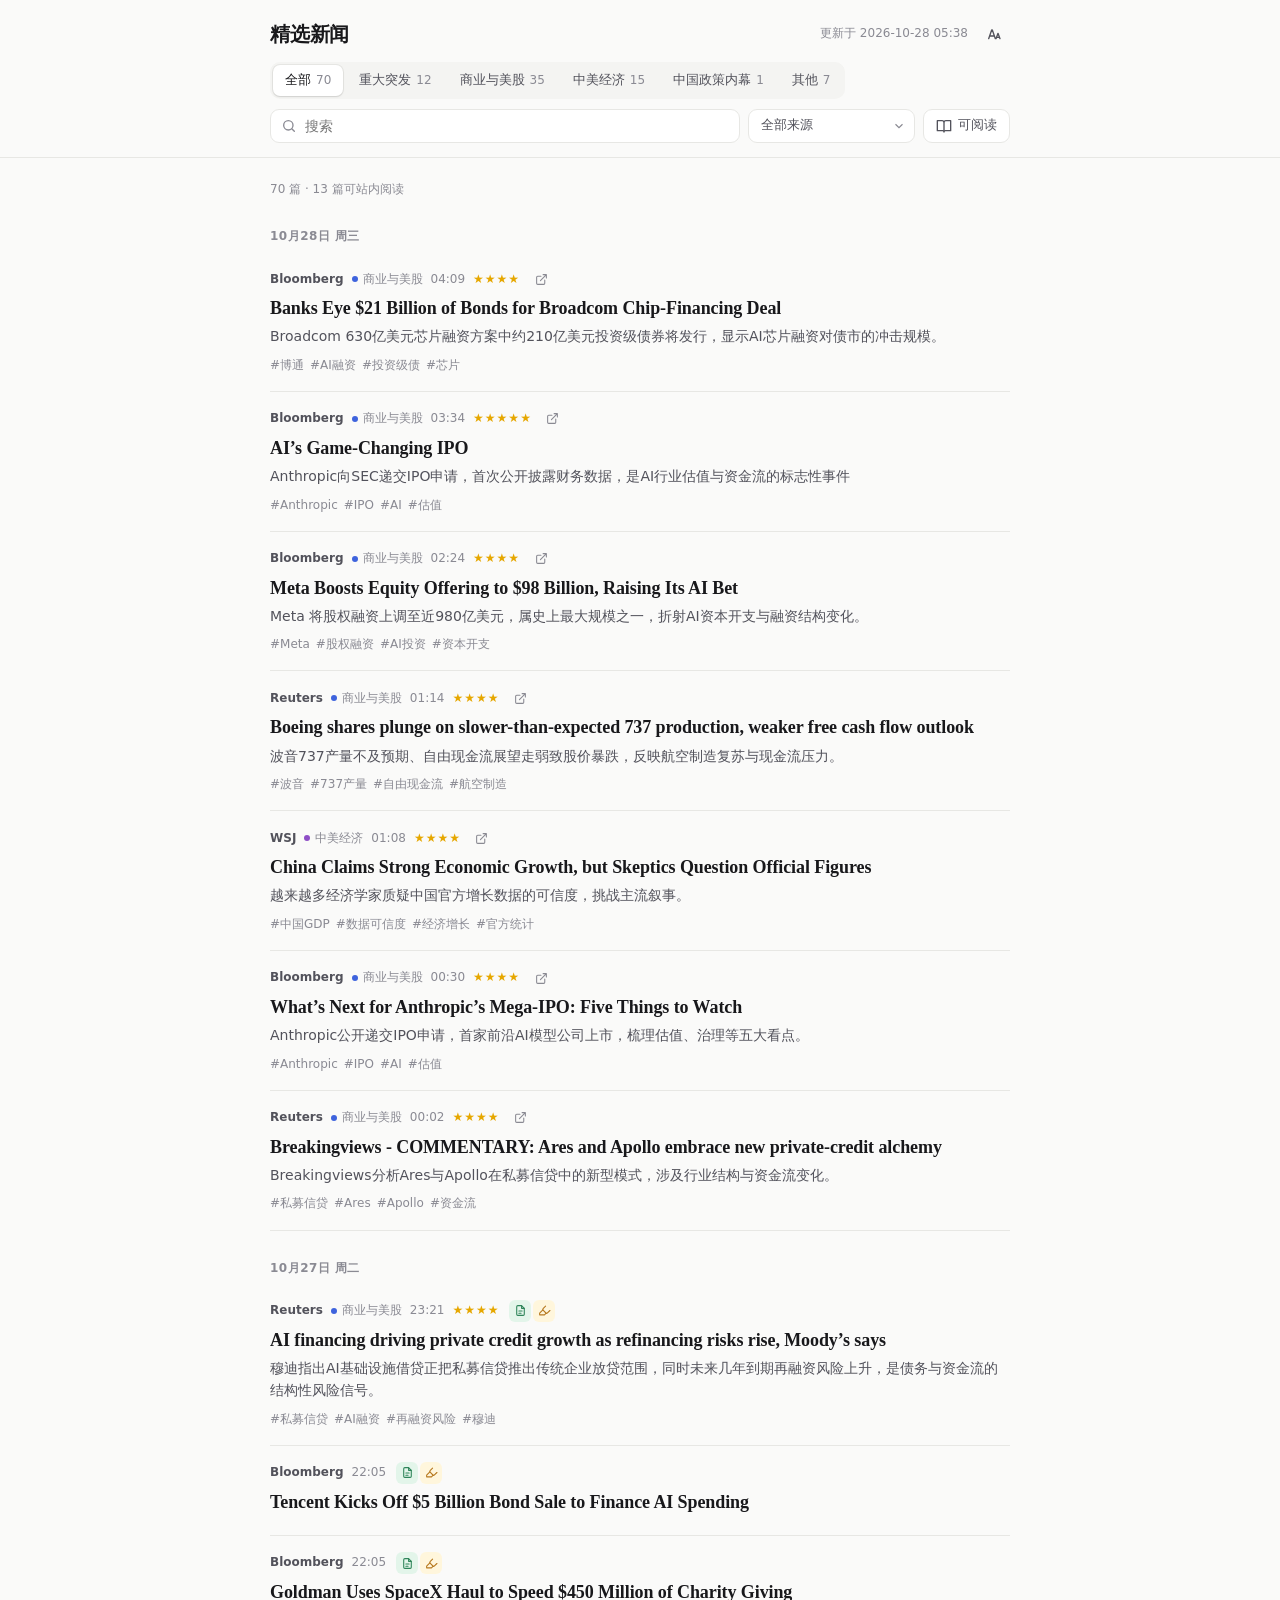
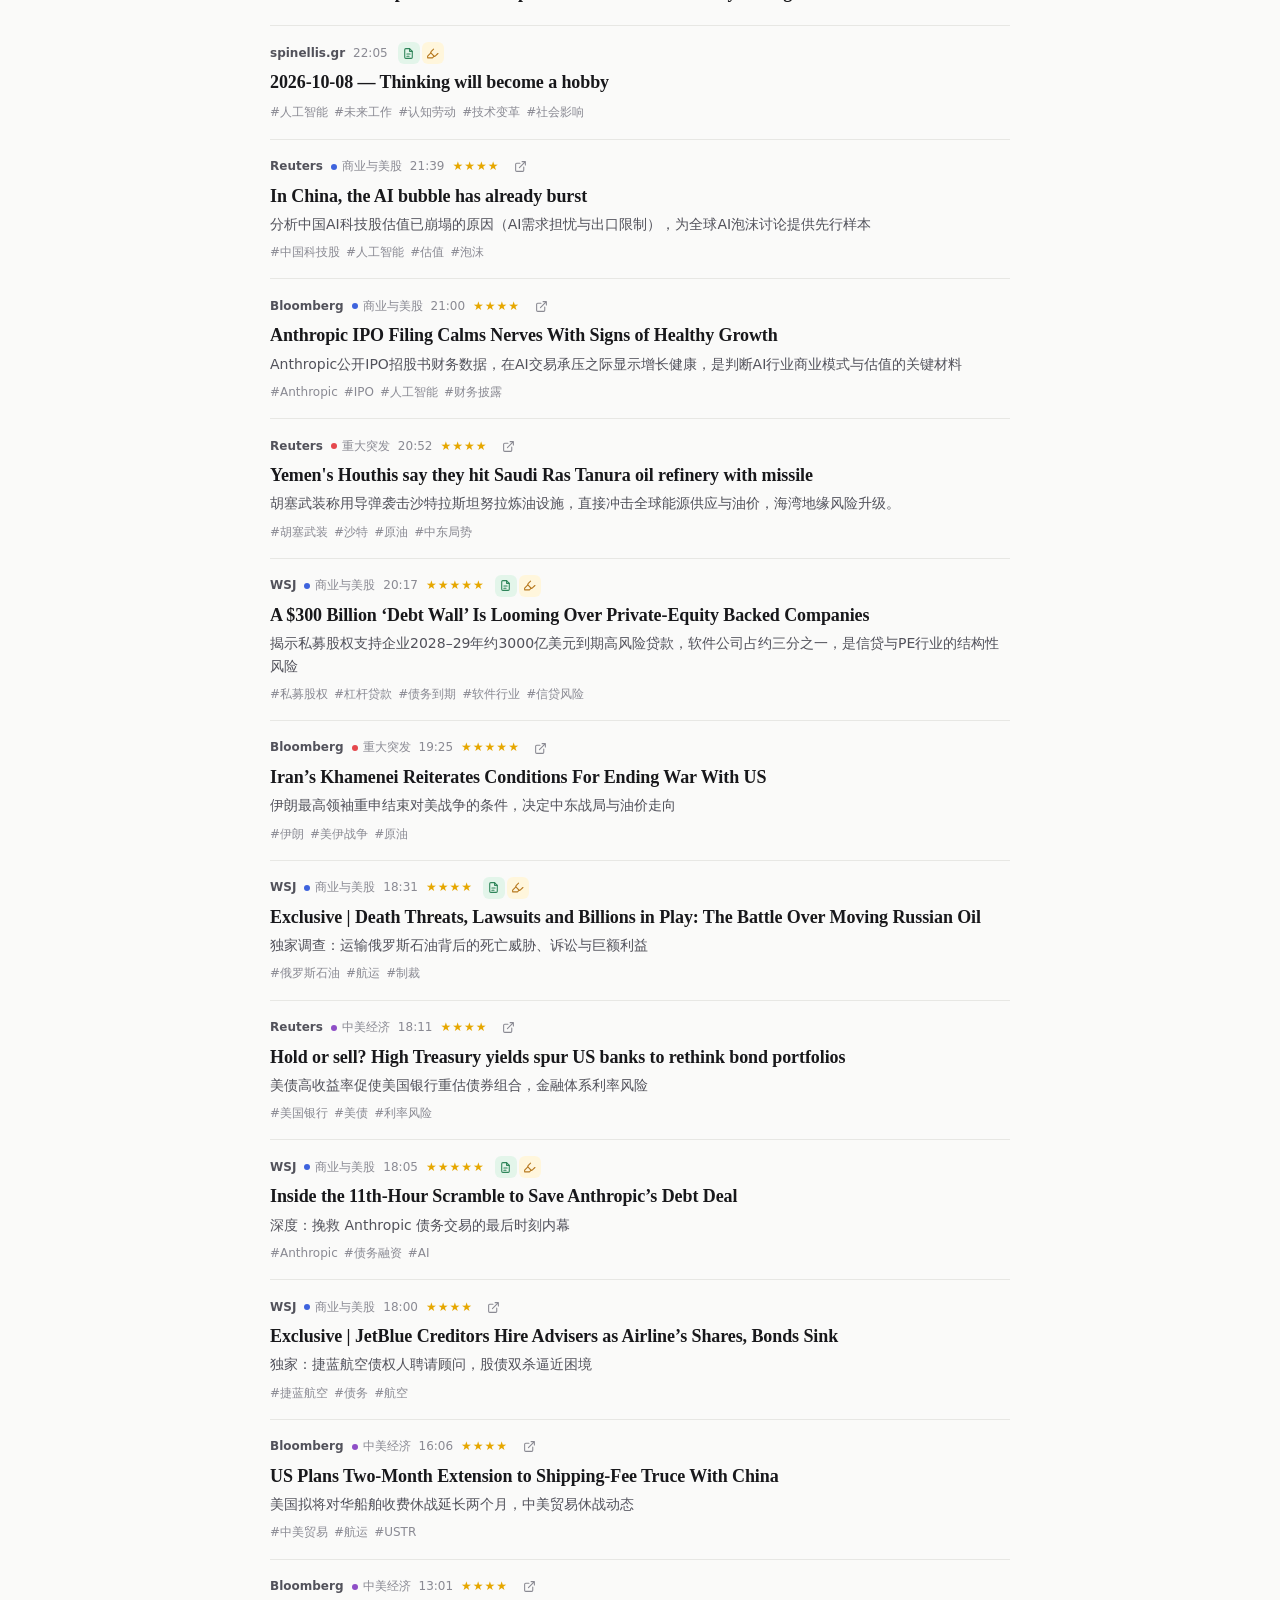
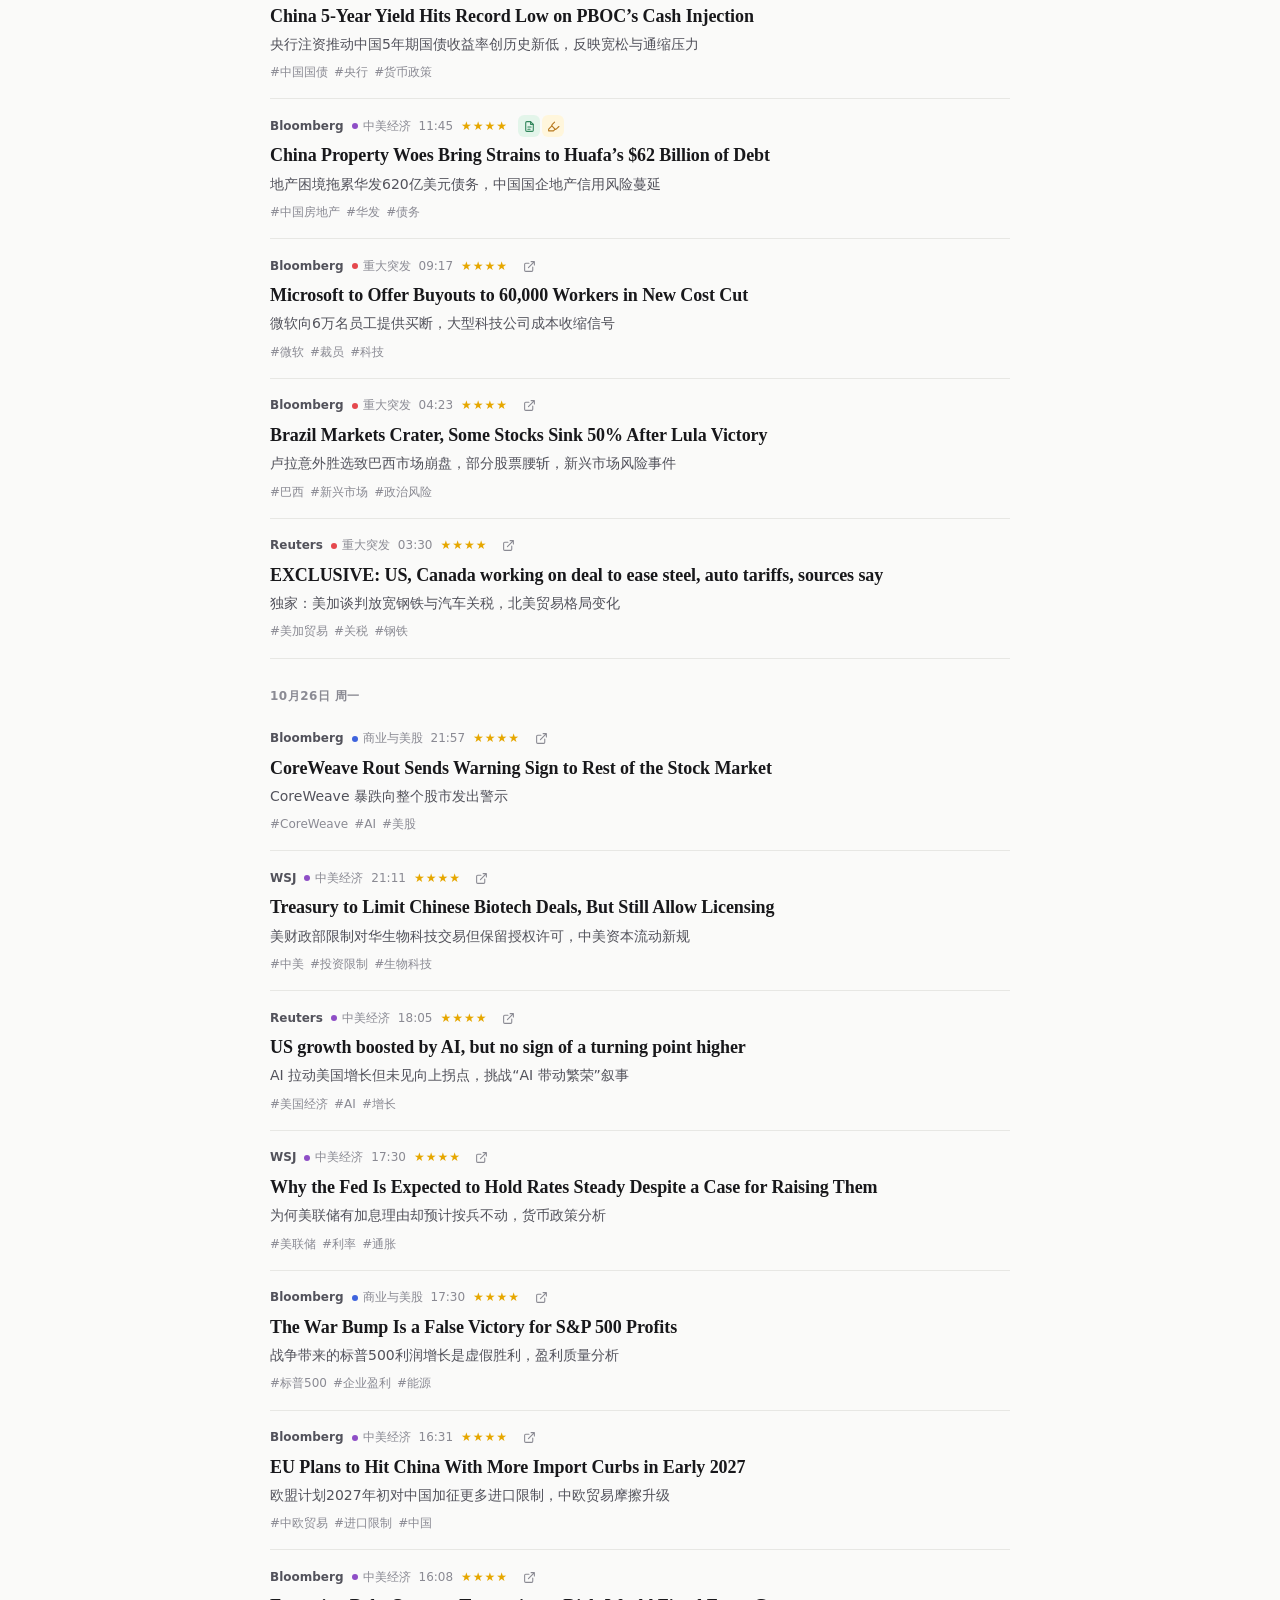
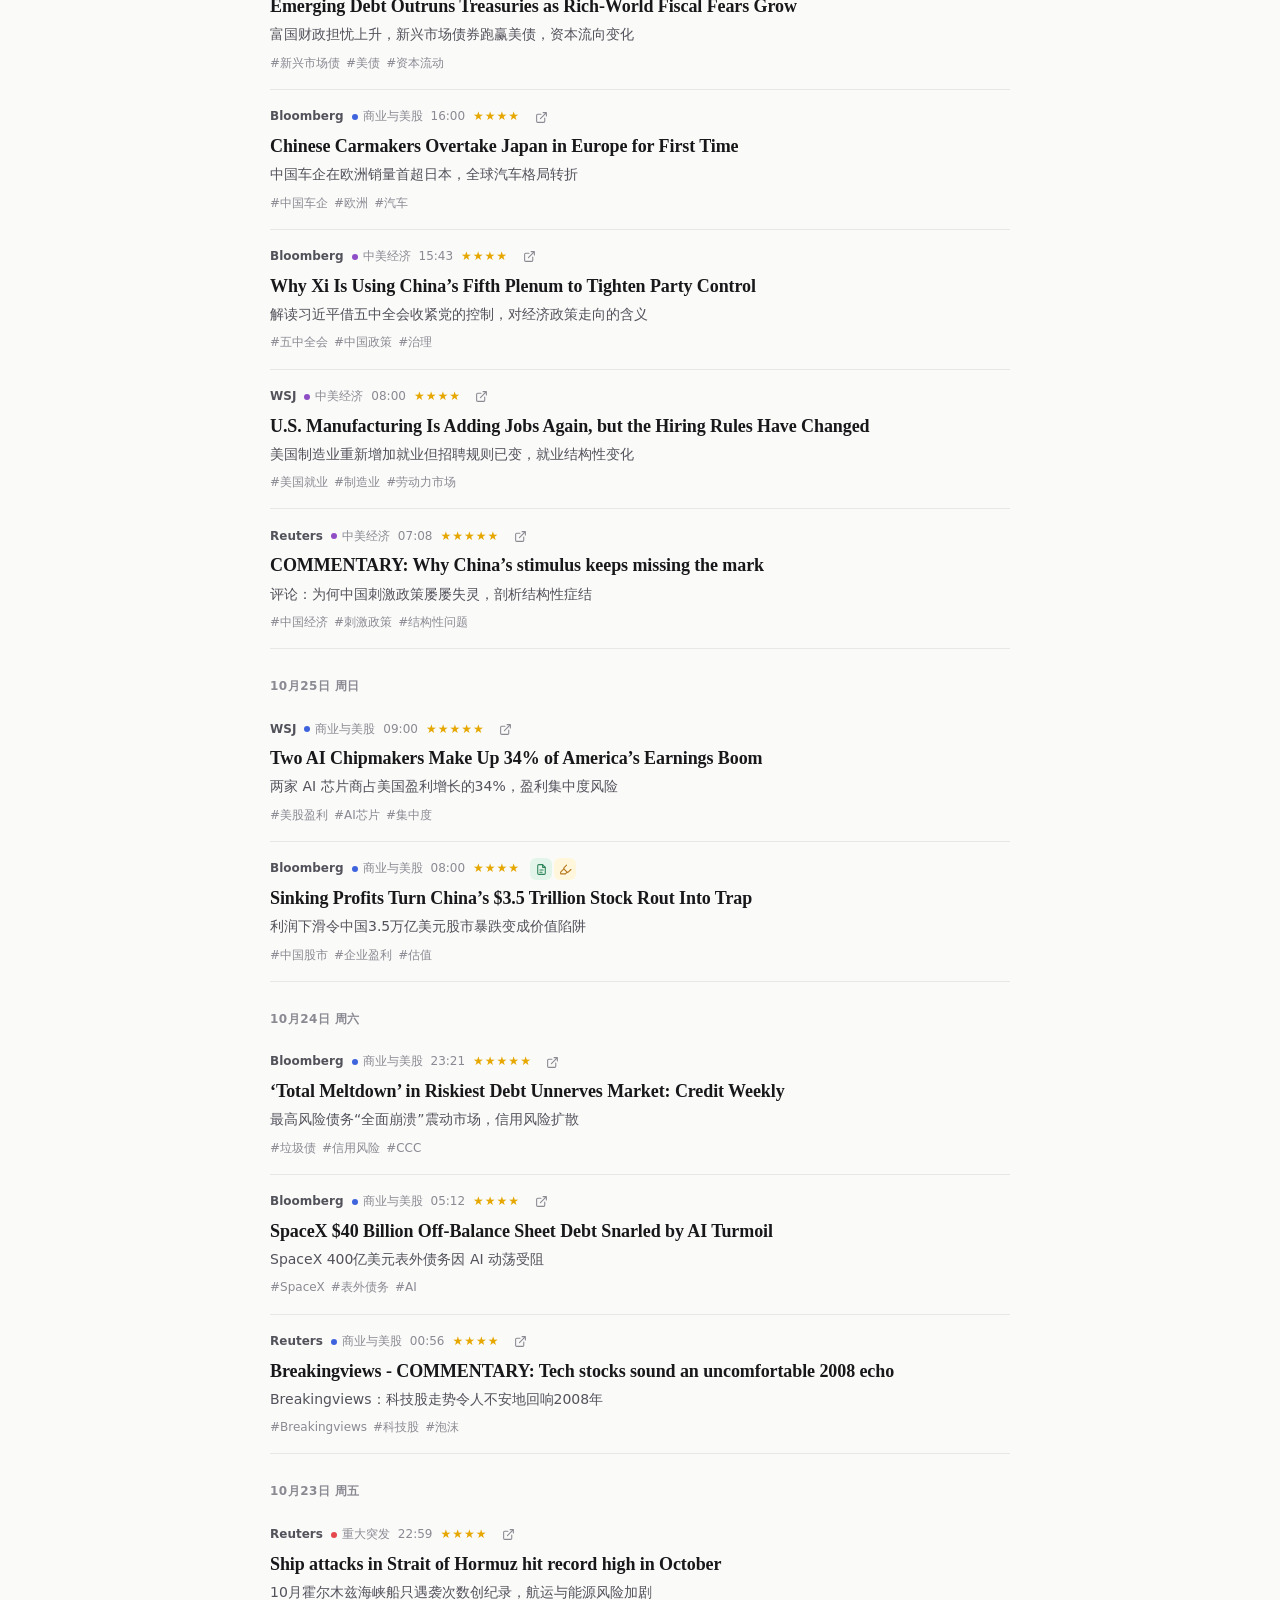
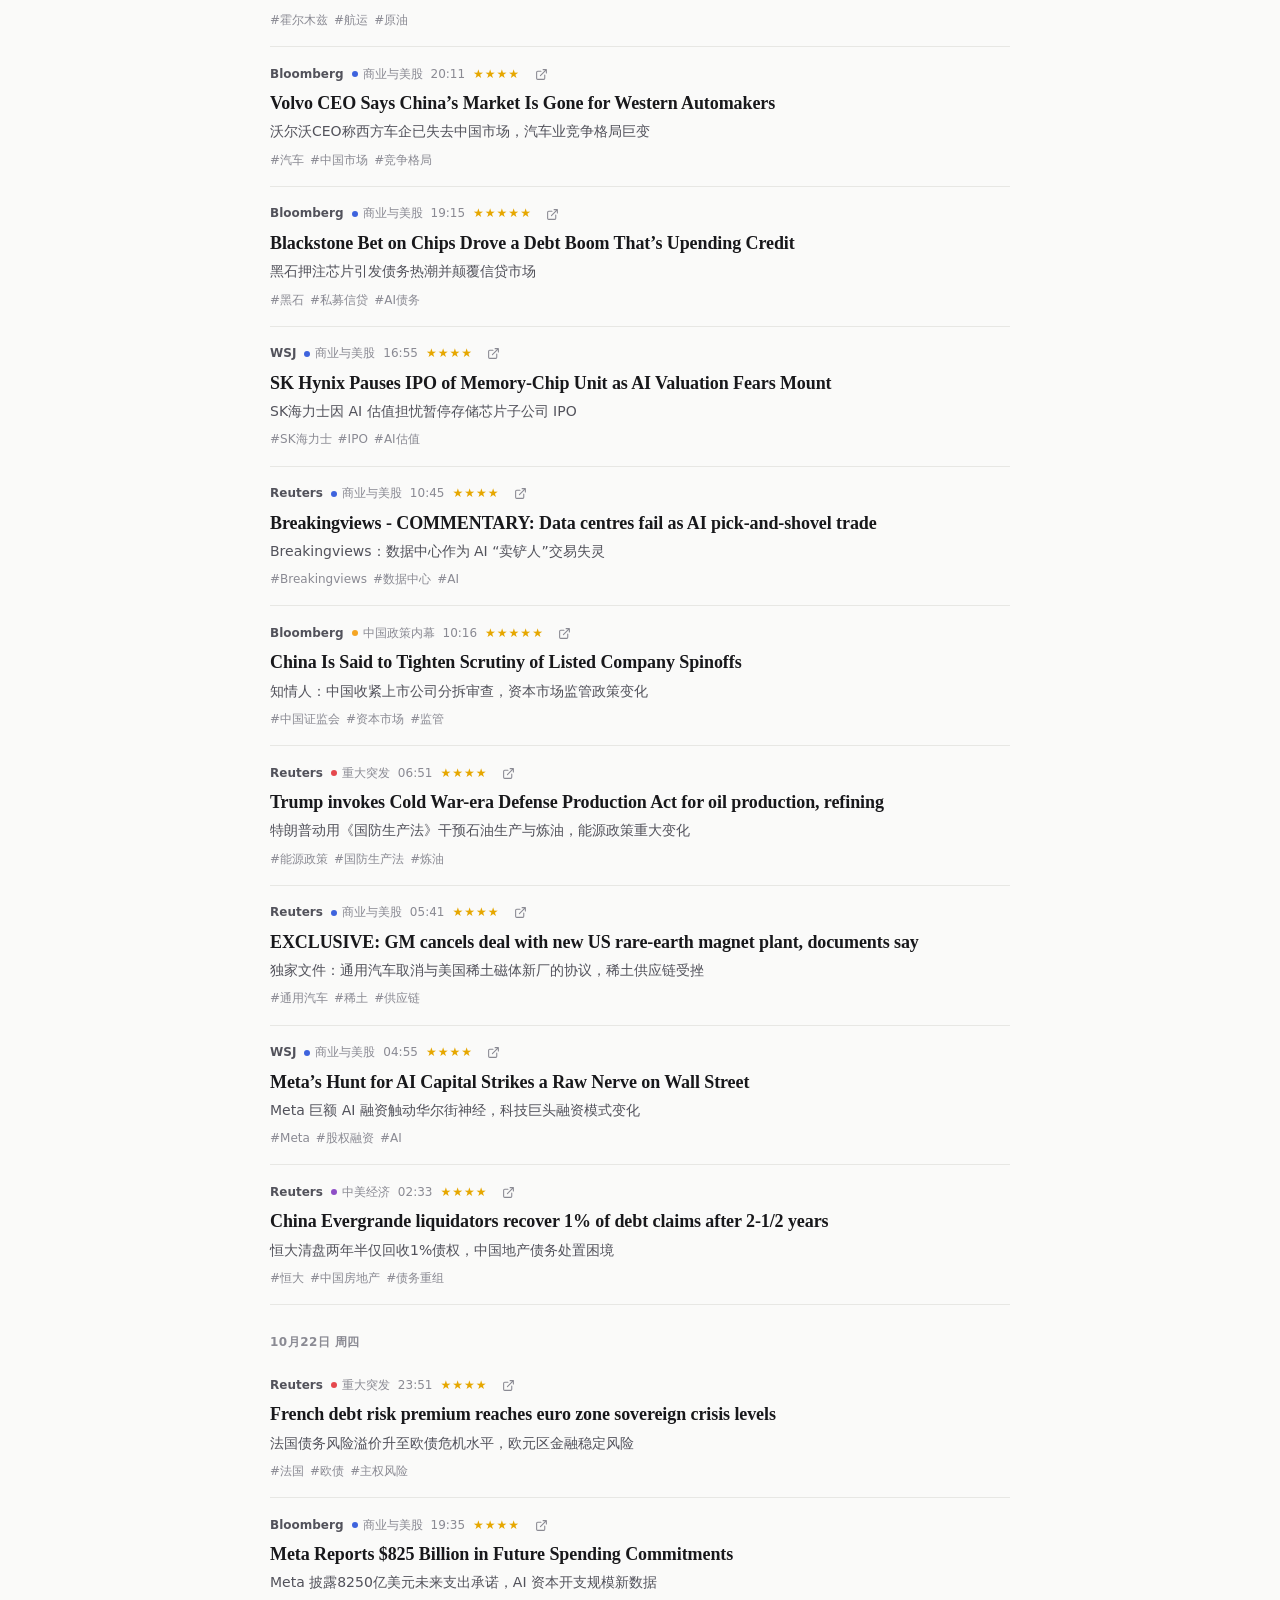
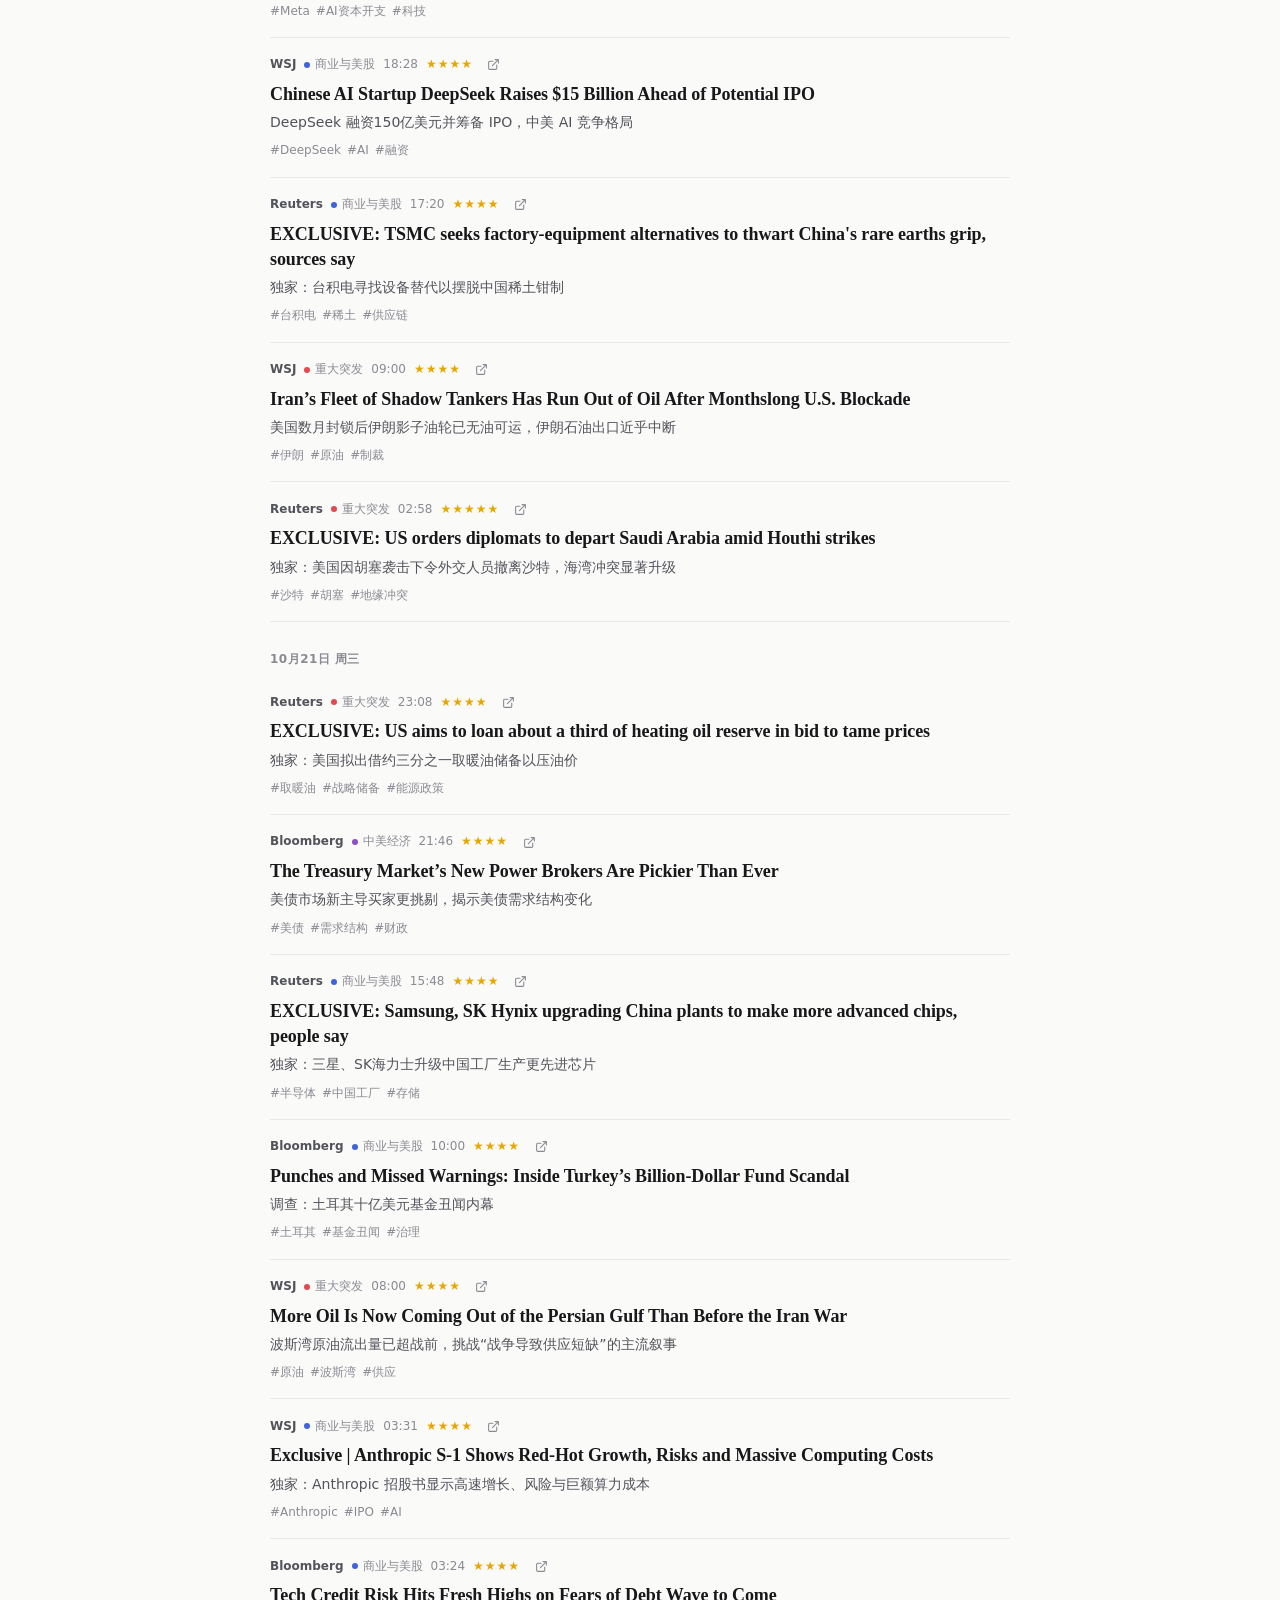
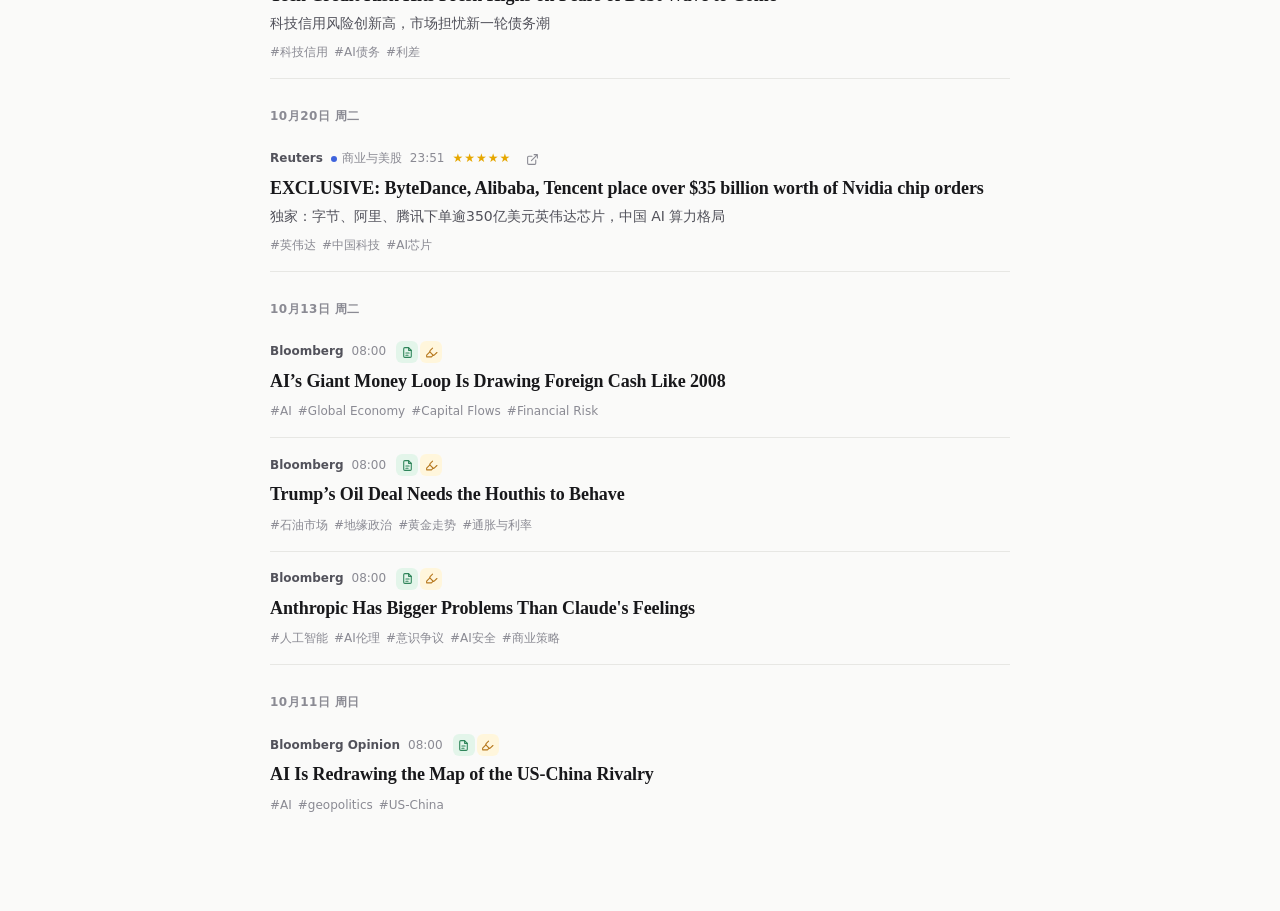
==== commit f5a9e0c4: "update news" ====
--- a/news/index.html
+++ b/news/index.html
@@ -213,7 +213,7 @@
 <script id="data" type="application/json">[{"id": "6ae10c3d36ba428d3ebb3591", "title": "Banks Eye $21 Billion of Bonds for Broadcom Chip-Financing Deal", "url": "https://www.bloomberg.com/news/articles/2026-10-27/banks-eye-21-billion-of-bonds-for-broadcom-chip-financing-deal", "source": "Bloomberg", "author": "", "topic": "business_markets", "score": 4, "reason": "Broadcom 630亿美元芯片融资方案中约210亿美元投资级债券将发行，显示AI芯片融资对债市的冲击规模。", "summary": "Banks are planning to sell as much as about $21 billion of high-grade bonds as soon as early next year as part of a $63 billion funding package that Broadcom Inc. has pulled together to help finance chips for AI developer Anthropic PBC.", "tags": ["博通", "AI融资", "投资级债", "芯片"], "time": "2026-10-28 04:09", "hasText": false, "hasAnalysis": false}, {"id": "6ae0fdf636ba428d3ebb3570", "title": "AI’s Game-Changing IPO", "url": "https://www.bloomberg.com/news/videos/2026-10-27/ai-s-game-changing-ipo-video", "source": "Bloomberg", "author": "", "topic": "business_markets", "score": 5, "reason": "Anthropic向SEC递交IPO申请，首次公开披露财务数据，是AI行业估值与资金流的标志性事件", "summary": "Anthropic has filed for an IPO with the Securities and Exchange Commission. For the first time, the public can see the AI company’s financials and not only how much money it’s making, but what it’s potentially losing. (Source: Bloomberg)", "tags": ["Anthropic", "IPO", "AI", "估值"], "time": "2026-10-28 03:34", "hasText": false, "hasAnalysis": false}, {"id": "6ae0f72836ba428d3ebb356f", "title": "Meta Boosts Equity Offering to $98 Billion, Raising Its AI Bet", "url": "https://www.bloomberg.com/news/videos/2026-10-27/bloomberg-tech-10-27-2026-video", "source": "Bloomberg", "author": "", "topic": "business_markets", "score": 4, "reason": "Meta 将股权融资上调至近980亿美元，属史上最大规模之一，折射AI资本开支与融资结构变化。", "summary": "Bloomberg’s Ed Ludlow takes a look at Meta's plan to boost its equity offering to almost $98 billion, one of the largest ever, as it raises its bet on AI. Plus, Anthropic's IPO could be a defining test for the AI boom, as its S-1 filing reveals staggering growth, spending and losses. And, Anduril fo", "tags": ["Meta", "股权融资", "AI投资", "资本开支"], "time": "2026-10-28 02:24", "hasText": false, "hasAnalysis": false}, {"id": "6ae0e9a836ba428d3ebb3551", "title": "Boeing shares plunge on slower-than-expected 737 production, weaker free cash flow outlook", "url": "https://www.reuters.com/business/aerospace-defense/boeing-jetliner-production-challenges-weigh-third-quarter-results-2026-10-27/", "source": "Reuters", "author": "", "topic": "business_markets", "score": 4, "reason": "波音737产量不及预期、自由现金流展望走弱致股价暴跌，反映航空制造复苏与现金流压力。", "summary": "", "tags": ["波音", "737产量", "自由现金流", "航空制造"], "time": "2026-10-28 01:14", "hasText": false, "hasAnalysis": false}, {"id": "6ae0dbac36ba428d3ebb352d", "title": "China Claims Strong Economic Growth, but Skeptics Question Official Figures", "url": "https://www.wsj.com/economy/china-claims-strong-economic-growth-but-skeptics-question-official-figures-22e583db", "source": "WSJ", "author": "", "topic": "china_us_economy", "score": 4, "reason": "越来越多经济学家质疑中国官方增长数据的可信度，挑战主流叙事。", "summary": "Beijing has reported robust growth this year, but a growing chorus of economists are asking if the numbers accurate.", "tags": ["中国GDP", "数据可信度", "经济增长", "官方统计"], "time": "2026-10-28 01:08", "hasText": false, "hasAnalysis": false}, {"id": "6ae0d52236ba428d3ebb350d", "title": "What’s Next for Anthropic’s Mega-IPO: Five Things to Watch", "url": "https://www.bloomberg.com/news/articles/2026-10-27/what-s-next-for-anthropic-s-mega-ipo-five-things-to-watch", "source": "Bloomberg", "author": "", "topic": "business_markets", "score": 4, "reason": "Anthropic公开递交IPO申请，首家前沿AI模型公司上市，梳理估值、治理等五大看点。", "summary": "Anthropic PBC filed publicly for an initial public offering, a major milestone ahead of the first-ever listing of a frontier AI model company. Here are five things investors should be looking for in the weeks ahead.", "tags": ["Anthropic", "IPO", "AI", "估值"], "time": "2026-10-28 00:30", "hasText": false, "hasAnalysis": false}, {"id": "6ae0ce0236ba428d3ebb34fb", "title": "Breakingviews - COMMENTARY: Ares and Apollo embrace new private-credit alchemy", "url": "https://www.reuters.com/commentary/breakingviews/ares-apollo-embrace-new-private-credit-alchemy-2026-10-27/", "source": "Reuters", "author": "", "topic": "business_markets", "score": 4, "reason": "Breakingviews分析Ares与Apollo在私募信贷中的新型模式，涉及行业结构与资金流变化。", "summary": "", "tags": ["私募信贷", "Ares", "Apollo", "资金流"], "time": "2026-10-28 00:02", "hasText": false, "hasAnalysis": false}, {"id": "6ae0c17b36ba428d3ebb34b3", "title": "AI financing driving private credit growth as refinancing risks rise, Moody’s says", "url": "https://www.reuters.com/legal/transactional/ai-financing-driving-private-credit-growth-refinancing-risks-rise-moodys-says-2026-10-27/", "source": "Reuters", "author": "", "topic": "business_markets", "score": 4, "reason": "穆迪指出AI基础设施借贷正把私募信贷推出传统企业放贷范围，同时未来几年到期再融资风险上升，是债务与资金流的结构性风险信号。", "summary": "穆迪预计五大美国超大规模云厂商与CoreWeave 2027年资本开支近1万亿美元，融资来自现金流、债务及合资、特殊目的实体。2027至2029年到期贷款将考验弱势借款人再融资能力，循环融资风险也受关注。", "tags": ["私募信贷", "AI融资", "再融资风险", "穆迪"], "time": "2026-10-27 23:21", "hasText": true, "hasAnalysis": true}, {"id": "6ae0af92ac257d9262f09c7a", "title": "Tencent Kicks Off $5 Billion Bond Sale to Finance AI Spending", "url": "https://www.bloomberg.com/news/articles/2026-10-13/tencent-kicks-off-5-billion-bond-sale-to-finance-ai-spending?srnd=phx-technology", "source": "Bloomberg", "author": "Janice Huang", "topic": "", "score": null, "reason": "", "summary": "腾讯启动美元和离岸人民币债券发行，规模约 50 亿美元，主要用于采购芯片等 AI 资本开支。10 年和 20 年期美元债初始指导价约为美债加 115 和 140 个基点，离岸人民币 10 年、30 年期约 2.9% 和 3.5%。这是全球科技公司为 AI 举债潮的一部分，但投资者对数据中心与模型投入能否带来足够回报的担忧也在上升。", "tags": [], "time": "2026-10-27 22:05", "hasText": true, "hasAnalysis": true}, {"id": "6ae0af93ac257d9262f09c7b", "title": "Goldman Uses SpaceX Haul to Speed $450 Million of Charity Giving", "url": "https://www.bloomberg.com/news/articles/2026-10-13/goldman-uses-spacex-haul-to-speed-450-million-of-charity-giving?srnd=phx-finance", "source": "Bloomberg", "author": "Denitsa Tsekova, Todd Gillespie", "topic": "", "score": null, "reason": "", "summary": "SpaceX 以 1.77 万亿美元估值上市后，高盛帮早年入股的富裕客户获得巨额回报，自己也分得数亿美元。高盛把这笔意外收入用于提前进行 4.5 亿美元慈善捐赠以节税，令三季度摊薄每股收益减少约 1 美元。此事也显示高盛逾 4 万亿美元的资管与财富管理部门为客户争取上市前投资机会的能力。", "tags": [], "time": "2026-10-27 22:05", "hasText": true, "hasAnalysis": true}, {"id": "6ae0af93ac257d9262f09c7d", "title": "2026-10-08 — Thinking will become a hobby", "url": "https://www.spinellis.gr/blog/20261008/?li261008", "source": "spinellis.gr", "author": "Diomidis Spinellis", "topic": "", "score": null, "reason": "", "summary": "作者 Spinellis 认为，AI 在性能、成本和全天候可用性上全面压过人类，大部分认知工作将被取代。知识工作者的反抗会比以往技术革命更激烈，政府也会试图用监管和税收限制 AI，但大概率挡不住。他的结论是：思考作为谋生手段会萎缩，最终像打猎一样变成一种闲暇爱好。", "tags": ["人工智能", "未来工作", "认知劳动", "技术变革", "社会影响"], "time": "2026-10-27 22:05", "hasText": true, "hasAnalysis": true}, {"id": "6ae0a992ac257d9262f09c23", "title": "In China, the AI bubble has already burst", "url": "https://www.reuters.com/world/china/china-ai-bubble-has-already-burst-2026-10-26/", "source": "Reuters", "author": "", "topic": "business_markets", "score": 4, "reason": "分析中国AI科技股估值已崩塌的原因（AI需求担忧与出口限制），为全球AI泡沫讨论提供先行样本", "summary": "While global tech stocks teeter, in China they have already crashed as lofty valuations collapse under worries about AI demand and curbs on Chinese exports.", "tags": ["中国科技股", "人工智能", "估值", "泡沫"], "time": "2026-10-27 21:39", "hasText": false, "hasAnalysis": false}, {"id": "6ae0a992ac257d9262f09c24", "title": "Anthropic IPO Filing Calms Nerves With Signs of Healthy Growth", "url": "https://www.bloomberg.com/news/articles/2026-10-27/anthropic-ipo-filing-calms-nerves-with-signs-of-healthy-growth", "source": "Bloomberg", "author": "", "topic": "business_markets", "score": 4, "reason": "Anthropic公开IPO招股书财务数据，在AI交易承压之际显示增长健康，是判断AI行业商业模式与估值的关键材料", "summary": "Anthropic PBC set itself a challenge by opening its books to prospective IPO investors right after a punishing week for the artificial intelligence trade. When Wall Street took a close look, it generally liked what it saw.", "tags": ["Anthropic", "IPO", "人工智能", "财务披露"], "time": "2026-10-27 21:00", "hasText": false, "hasAnalysis": false}, {"id": "6ae0b20eac257d9262f09c82", "title": "Yemen's Houthis say they hit Saudi Ras Tanura oil refinery with missile", "url": "https://www.reuters.com/business/energy/yemens-houthis-say-they-launched-an-attack-saudi-ras-tanura-oil-refinery-2026-10-27/", "source": "Reuters", "author": "", "topic": "breaking", "score": 4, "reason": "胡塞武装称用导弹袭击沙特拉斯坦努拉炼油设施，直接冲击全球能源供应与油价，海湾地缘风险升级。", "summary": "", "tags": ["胡塞武装", "沙特", "原油", "中东局势"], "time": "2026-10-27 20:52", "hasText": false, "hasAnalysis": false}, {"id": "6ae0a992ac257d9262f09c22", "title": "A $300 Billion ‘Debt Wall’ Is Looming Over Private-Equity Backed Companies", "url": "https://www.wsj.com/finance/investing/a-300-billion-debt-wall-is-looming-over-private-equity-backed-companies-d6359497", "source": "WSJ", "author": "", "topic": "business_markets", "score": 5, "reason": "揭示私募股权支持企业2028–29年约3000亿美元到期高风险贷款，软件公司占约三分之一，是信贷与PE行业的结构性风险", "summary": "私募股权持有公司面临约3000亿美元债务墙：2028年到期约1400亿、2029年约1600亿，而2023–2025年平均两年到期量约600亿。软件公司约占三分之一，约四分之一为CCC+及以下。利率上升使再融资更难，基金正谈判展期，否则可能被债权人接管。", "tags": ["私募股权", "杠杆贷款", "债务到期", "软件行业", "信贷风险"], "time": "2026-10-27 20:17", "hasText": true, "hasAnalysis": true}, {"id": "6ae0aa99ac257d9262f09c26", "title": "Iran’s Khamenei Reiterates Conditions For Ending War With US", "url": "https://www.bloomberg.com/news/articles/2026-10-27/iran-s-supreme-leader-and-top-security-chief-discuss-war-hormuz-mvqlnngi", "source": "Bloomberg", "author": "", "topic": "breaking", "score": 5, "reason": "伊朗最高领袖重申结束对美战争的条件，决定中东战局与油价走向", "summary": "Iran’s Supreme Leader reiterated his country’s conditions for ending the war with the US, amid a regional diplomatic push to avert a fresh round of fighting in the Persian Gulf.", "tags": ["伊朗", "美伊战争", "原油"], "time": "2026-10-27 19:25", "hasText": false, "hasAnalysis": false}, {"id": "6ae0ab15ac257d9262f09c55", "title": "Exclusive | Death Threats, Lawsuits and Billions in Play: The Battle Over Moving Russian Oil", "url": "https://www.wsj.com/world/russia/death-threats-lawsuits-and-billions-in-play-the-battle-over-moving-russian-oil-1daea5ce", "source": "WSJ", "author": "", "topic": "business_markets", "score": 4, "reason": "独家调查：运输俄罗斯石油背后的死亡威胁、诉讼与巨额利益", "summary": "一名前德银高管起诉受制裁的俄罗斯石油交易商Coral网络，阿联酋法院已冻结对方逾7亿美元俄能源销售收入。案件揭示制裁下俄每年超1500亿美元原油和燃料出口的中间商运作与资金规模。", "tags": ["俄罗斯石油", "航运", "制裁"], "time": "2026-10-27 18:31", "hasText": true, "hasAnalysis": true}, {"id": "6ae0aa99ac257d9262f09c3a", "title": "Hold or sell? High Treasury yields spur US banks to rethink bond portfolios", "url": "https://www.reuters.com/legal/transactional/hold-or-sell-high-treasury-yields-spur-us-banks-rethink-bond-portfolios-2026-10-27/", "source": "Reuters", "author": "", "topic": "china_us_economy", "score": 4, "reason": "美债高收益率促使美国银行重估债券组合，金融体系利率风险", "summary": "", "tags": ["美国银行", "美债", "利率风险"], "time": "2026-10-27 18:11", "hasText": false, "hasAnalysis": false}, {"id": "6ae0aa99ac257d9262f09c42", "title": "Inside the 11th-Hour Scramble to Save Anthropic’s Debt Deal", "url": "https://www.wsj.com/articles/inside-the-11th-hour-scramble-to-save-anthropics-debt-deal-1c8ad883", "source": "WSJ", "author": "", "topic": "business_markets", "score": 5, "reason": "深度：挽救 Anthropic 债务交易的最后时刻内幕", "summary": "博通CEO陈福阳为Anthropic促成总额630亿美元的芯片租赁融资，创史上最大AI债务交易。银行因利率上升和AI风险敞口担忧，要求更好条款才肯出资420亿美元，博通最终接受更高利率并提供违约担保。", "tags": ["Anthropic", "债务融资", "AI"], "time": "2026-10-27 18:05", "hasText": true, "hasAnalysis": true}, {"id": "6ae0ab15ac257d9262f09c54", "title": "Exclusive | JetBlue Creditors Hire Advisers as Airline’s Shares, Bonds Sink", "url": "https://www.wsj.com/pro/bankruptcy/jetblue-creditors-huddle-with-restructuring-adviser-as-bonds-shares-sink-43866c42", "source": "WSJ", "author": "", "topic": "business_markets", "score": 4, "reason": "独家：捷蓝航空债权人聘请顾问，股债双杀逼近困境", "summary": "", "tags": ["捷蓝航空", "债务", "航空"], "time": "2026-10-27 18:00", "hasText": false, "hasAnalysis": false}, {"id": "6ae0aa99ac257d9262f09c31", "title": "US Plans Two-Month Extension to Shipping-Fee Truce With China", "url": "https://www.bloomberg.com/news/articles/2026-10-27/us-plans-two-month-extension-to-shipping-fee-truce-with-china", "source": "Bloomberg", "author": "", "topic": "china_us_economy", "score": 4, "reason": "美国拟将对华船舶收费休战延长两个月，中美贸易休战动态", "summary": "The US may extend a pause on charges for Chinese-linked ships for calling at American ports by two months, following efforts to iron out broader trade issues between the two economies.", "tags": ["中美贸易", "航运", "USTR"], "time": "2026-10-27 16:06", "hasText": false, "hasAnalysis": false}, {"id": "6ae0ab15ac257d9262f09c4c", "title": "China 5-Year Yield Hits Record Low on PBOC’s Cash Injection", "url": "https://www.bloomberg.com/news/articles/2026-10-27/china-5-year-yield-hits-record-low-on-pboc-s-cash-injection", "source": "Bloomberg", "author": "", "topic": "china_us_economy", "score": 4, "reason": "央行注资推动中国5年期国债收益率创历史新低，反映宽松与通缩压力", "summary": "", "tags": ["中国国债", "央行", "货币政策"], "time": "2026-10-27 13:01", "hasText": false, "hasAnalysis": false}, {"id": "6ae0aa99ac257d9262f09c33", "title": "China Property Woes Bring Strains to Huafa’s $62 Billion of Debt", "url": "https://www.bloomberg.com/news/articles/2026-10-27/china-property-woes-crisis-zhuhai-huafa-62-billion-debt-zhuhai-tower-guangdong", "source": "Bloomberg", "author": "", "topic": "china_us_economy", "score": 4, "reason": "地产困境拖累华发620亿美元债务，中国国企地产信用风险蔓延", "summary": "珠海华发集团有两款信托产品逾期兑付，并请求至少三家银行展期贷款。公司有息负债4130亿元，是自万科约一年前展期以来，最大的高度依赖地产的企业寻求延后还款，显示房地产债务困境仍在扩散。", "tags": ["中国房地产", "华发", "债务"], "time": "2026-10-27 11:45", "hasText": true, "hasAnalysis": true}, {"id": "6ae0ab15ac257d9262f09c4b", "title": "Microsoft to Offer Buyouts to 60,000 Workers in New Cost Cut", "url": "https://www.bloomberg.com/news/articles/2026-10-26/microsoft-to-offer-buyouts-to-60-000-workers-in-latest-cost-cut", "source": "Bloomberg", "author": "", "topic": "breaking", "score": 4, "reason": "微软向6万名员工提供买断，大型科技公司成本收缩信号", "summary": "", "tags": ["微软", "裁员", "科技"], "time": "2026-10-27 09:17", "hasText": false, "hasAnalysis": false}, {"id": "6ae0aa99ac257d9262f09c2d", "title": "Brazil Markets Crater, Some Stocks Sink 50% After Lula Victory", "url": "https://www.bloomberg.com/news/articles/2026-10-26/brazil-markets-brace-for-rout-on-lula-s-improbable-election-win", "source": "Bloomberg", "author": "", "topic": "breaking", "score": 4, "reason": "卢拉意外胜选致巴西市场崩盘，部分股票腰斩，新兴市场风险事件", "summary": "", "tags": ["巴西", "新兴市场", "政治风险"], "time": "2026-10-27 04:23", "hasText": false, "hasAnalysis": false}, {"id": "6ae0aa99ac257d9262f09c2f", "title": "EXCLUSIVE: US, Canada working on deal to ease steel, auto tariffs, sources say", "url": "https://www.reuters.com/world/us-canada-working-deal-ease-steel-auto-tariffs-sources-say-2026-10-26/", "source": "Reuters", "author": "", "topic": "breaking", "score": 4, "reason": "独家：美加谈判放宽钢铁与汽车关税，北美贸易格局变化", "summary": "", "tags": ["美加贸易", "关税", "钢铁"], "time": "2026-10-27 03:30", "hasText": false, "hasAnalysis": false}, {"id": "6ae0ab15ac257d9262f09c53", "title": "CoreWeave Rout Sends Warning Sign to Rest of the Stock Market", "url": "https://www.bloomberg.com/news/articles/2026-10-26/coreweave-rout-sends-warning-sign-to-rest-of-the-stock-market", "source": "Bloomberg", "author": "", "topic": "business_markets", "score": 4, "reason": "CoreWeave 暴跌向整个股市发出警示", "summary": "", "tags": ["CoreWeave", "AI", "美股"], "time": "2026-10-26 21:57", "hasText": false, "hasAnalysis": false}, {"id": "6ae0aa99ac257d9262f09c32", "title": "Treasury to Limit Chinese Biotech Deals, But Still Allow Licensing", "url": "https://www.wsj.com/pro/venture-capital/treasury-to-limit-chinese-biotech-deals-but-still-allow-licensing-36a38e48", "source": "WSJ", "author": "", "topic": "china_us_economy", "score": 4, "reason": "美财政部限制对华生物科技交易但保留授权许可，中美资本流动新规", "summary": "", "tags": ["中美", "投资限制", "生物科技"], "time": "2026-10-26 21:11", "hasText": false, "hasAnalysis": false}, {"id": "6ae0aa99ac257d9262f09c37", "title": "US growth boosted by AI, but no sign of a turning point higher", "url": "https://www.reuters.com/world/us/us-growth-boosted-by-ai-no-sign-turning-point-higher-2026-10-26/", "source": "Reuters", "author": "", "topic": "china_us_economy", "score": 4, "reason": "AI 拉动美国增长但未见向上拐点，挑战“AI 带动繁荣”叙事", "summary": "", "tags": ["美国经济", "AI", "增长"], "time": "2026-10-26 18:05", "hasText": false, "hasAnalysis": false}, {"id": "6ae0aa99ac257d9262f09c38", "title": "Why the Fed Is Expected to Hold Rates Steady Despite a Case for Raising Them", "url": "https://www.wsj.com/economy/central-banking/why-the-fed-is-expected-to-hold-rates-steady-despite-a-case-for-raising-them-3761e47f", "source": "WSJ", "author": "", "topic": "china_us_economy", "score": 4, "reason": "为何美联储有加息理由却预计按兵不动，货币政策分析", "summary": "", "tags": ["美联储", "利率", "通胀"], "time": "2026-10-26 17:30", "hasText": false, "hasAnalysis": false}, {"id": "6ae0aa99ac257d9262f09c44", "title": "The War Bump Is a False Victory for S&P 500 Profits", "url": "https://www.bloomberg.com/opinion/articles/2026-10-26/the-war-bump-is-a-false-victory-for-s-p-500-profits", "source": "Bloomberg", "author": "", "topic": "business_markets", "score": 4, "reason": "战争带来的标普500利润增长是虚假胜利，盈利质量分析", "summary": "", "tags": ["标普500", "企业盈利", "能源"], "time": "2026-10-26 17:30", "hasText": false, "hasAnalysis": false}, {"id": "6ae0aa99ac257d9262f09c30", "title": "EU Plans to Hit China With More Import Curbs in Early 2027", "url": "https://www.bloomberg.com/news/articles/2026-10-26/eu-plans-to-hit-china-with-more-import-curbs-in-early-2027", "source": "Bloomberg", "author": "", "topic": "china_us_economy", "score": 4, "reason": "欧盟计划2027年初对中国加征更多进口限制，中欧贸易摩擦升级", "summary": "The European Union is planning to use safeguard measures to cut imports of products from sectors including chemicals, furniture and machinery from China, according to people familiar with the matter.", "tags": ["中欧贸易", "进口限制", "中国"], "time": "2026-10-26 16:31", "hasText": false, "hasAnalysis": false}, {"id": "6ae0aa99ac257d9262f09c39", "title": "Emerging Debt Outruns Treasuries as Rich-World Fiscal Fears Grow", "url": "https://www.bloomberg.com/news/articles/2026-10-25/emerging-debt-outruns-treasuries-as-rich-world-fiscal-fears-grow", "source": "Bloomberg", "author": "", "topic": "china_us_economy", "score": 4, "reason": "富国财政担忧上升，新兴市场债券跑赢美债，资本流向变化", "summary": "", "tags": ["新兴市场债", "美债", "资本流动"], "time": "2026-10-26 16:08", "hasText": false, "hasAnalysis": false}, {"id": "6ae0aa99ac257d9262f09c40", "title": "Chinese Carmakers Overtake Japan in Europe for First Time", "url": "https://www.bloomberg.com/news/articles/2026-10-26/chinese-carmakers-overtake-japan-europe-byd-chery-toyota-nissan", "source": "Bloomberg", "author": "", "topic": "business_markets", "score": 4, "reason": "中国车企在欧洲销量首超日本，全球汽车格局转折", "summary": "", "tags": ["中国车企", "欧洲", "汽车"], "time": "2026-10-26 16:00", "hasText": false, "hasAnalysis": false}, {"id": "6ae1057136ba428d3ebb358e", "title": "Why Xi Is Using China’s Fifth Plenum to Tighten Party Control", "url": "https://news.google.com/rss/articles/[base64]?oc=5", "source": "Bloomberg", "author": "", "topic": "china_us_economy", "score": 4, "reason": "解读习近平借五中全会收紧党的控制，对经济政策走向的含义", "summary": "", "tags": ["五中全会", "中国政策", "治理"], "time": "2026-10-26 15:43", "hasText": false, "hasAnalysis": false}, {"id": "6ae0aa99ac257d9262f09c36", "title": "U.S. Manufacturing Is Adding Jobs Again, but the Hiring Rules Have Changed", "url": "https://www.wsj.com/business/u-s-manufacturing-is-adding-jobs-again-but-the-hiring-rules-have-changed-29171127", "source": "WSJ", "author": "", "topic": "china_us_economy", "score": 4, "reason": "美国制造业重新增加就业但招聘规则已变，就业结构性变化", "summary": "While factory employment is on the rise, a shift toward high-tech automation is creating roles with greater barriers to entry.", "tags": ["美国就业", "制造业", "劳动力市场"], "time": "2026-10-26 08:00", "hasText": false, "hasAnalysis": false}, {"id": "6ae0aa99ac257d9262f09c34", "title": "COMMENTARY: Why China’s stimulus keeps missing the mark", "url": "https://www.reuters.com/commentary/reuters-open-interest/why-chinas-stimulus-keeps-missing-mark-manishi-raychaudhuri-2026-10-25/", "source": "Reuters", "author": "", "topic": "china_us_economy", "score": 5, "reason": "评论：为何中国刺激政策屡屡失灵，剖析结构性症结", "summary": "", "tags": ["中国经济", "刺激政策", "结构性问题"], "time": "2026-10-26 07:08", "hasText": false, "hasAnalysis": false}, {"id": "6ae0aa99ac257d9262f09c43", "title": "Two AI Chipmakers Make Up 34% of America’s Earnings Boom", "url": "https://www.wsj.com/finance/stocks/the-earnings-boom-is-heavily-reliant-on-just-a-handful-of-stocks-21decb53", "source": "WSJ", "author": "", "topic": "business_markets", "score": 5, "reason": "两家 AI 芯片商占美国盈利增长的34%，盈利集中度风险", "summary": "Ten companies—including Nvidia, Micron and other AI giants—account for roughly two-thirds of corporate profit growth.", "tags": ["美股盈利", "AI芯片", "集中度"], "time": "2026-10-25 09:00", "hasText": false, "hasAnalysis": false}, {"id": "6ae0ab15ac257d9262f09c4e", "title": "Sinking Profits Turn China’s $3.5 Trillion Stock Rout Into Trap", "url": "https://www.bloomberg.com/news/articles/2026-10-25/sinking-profits-turn-china-s-3-5-trillion-stock-rout-into-trap", "source": "Bloomberg", "author": "", "topic": "business_markets", "score": 4, "reason": "利润下滑令中国3.5万亿美元股市暴跌变成价值陷阱", "summary": "中国股市自 5 月高点已蒸发 3.5 万亿美元，沪深 300 跌入熊市。核心问题是盈利：消费长期疲软和企业内卷压低利润，MSCI 中国成分股 2026 年盈利预期自 3 月以来下调逾 4%，已公布业绩的公司平均低于预期 9%，恒生科技盈利预期下调超 13%。市场判断经济“慢但可容忍”，北京不急于出台强刺激，因此看不到止跌信号。", "tags": ["中国股市", "企业盈利", "估值"], "time": "2026-10-25 08:00", "hasText": true, "hasAnalysis": true}, {"id": "6ae0aa99ac257d9262f09c45", "title": "‘Total Meltdown’ in Riskiest Debt Unnerves Market: Credit Weekly", "url": "https://www.bloomberg.com/news/articles/2026-10-24/-total-meltdown-in-riskiest-debt-unnerves-market-credit-weekly", "source": "Bloomberg", "author": "", "topic": "business_markets", "score": 5, "reason": "最高风险债务“全面崩溃”震动市场，信用风险扩散", "summary": "", "tags": ["垃圾债", "信用风险", "CCC"], "time": "2026-10-24 23:21", "hasText": false, "hasAnalysis": false}, {"id": "6ae0aa99ac257d9262f09c46", "title": "SpaceX $40 Billion Off-Balance Sheet Debt Snarled by AI Turmoil", "url": "https://www.bloomberg.com/news/articles/2026-10-23/spacex-40-billion-off-balance-sheet-debt-snarled-by-ai-turmoil", "source": "Bloomberg", "author": "", "topic": "business_markets", "score": 4, "reason": "SpaceX 400亿美元表外债务因 AI 动荡受阻", "summary": "", "tags": ["SpaceX", "表外债务", "AI"], "time": "2026-10-24 05:12", "hasText": false, "hasAnalysis": false}, {"id": "6ae0aa99ac257d9262f09c49", "title": "Breakingviews - COMMENTARY: Tech stocks sound an uncomfortable 2008 echo", "url": "https://www.reuters.com/commentary/breakingviews/tech-stocks-sound-an-uncomfortable-2008-echo-2026-10-23/", "source": "Reuters", "author": "", "topic": "business_markets", "score": 4, "reason": "Breakingviews：科技股走势令人不安地回响2008年", "summary": "", "tags": ["Breakingviews", "科技股", "泡沫"], "time": "2026-10-24 00:56", "hasText": false, "hasAnalysis": false}, {"id": "6ae0aa99ac257d9262f09c2a", "title": "Ship attacks in Strait of Hormuz hit record high in October", "url": "https://www.reuters.com/business/energy/ship-attacks-strait-hormuz-hit-record-high-october-2026-10-23/", "source": "Reuters", "author": "", "topic": "breaking", "score": 4, "reason": "10月霍尔木兹海峡船只遇袭次数创纪录，航运与能源风险加剧", "summary": "", "tags": ["霍尔木兹", "航运", "原油"], "time": "2026-10-23 22:59", "hasText": false, "hasAnalysis": false}, {"id": "6ae1057136ba428d3ebb358f", "title": "Volvo CEO Says China’s Market Is Gone for Western Automakers", "url": "https://news.google.com/rss/articles/[base64]?oc=5", "source": "Bloomberg", "author": "", "topic": "business_markets", "score": 4, "reason": "沃尔沃CEO称西方车企已失去中国市场，汽车业竞争格局巨变", "summary": "", "tags": ["汽车", "中国市场", "竞争格局"], "time": "2026-10-23 20:11", "hasText": false, "hasAnalysis": false}, {"id": "6ae0ab15ac257d9262f09c51", "title": "Blackstone Bet on Chips Drove a Debt Boom That’s Upending Credit", "url": "https://www.bloomberg.com/news/articles/2026-10-23/blackstone-bet-on-chips-drove-a-debt-boom-that-s-upending-credit", "source": "Bloomberg", "author": "", "topic": "business_markets", "score": 5, "reason": "黑石押注芯片引发债务热潮并颠覆信贷市场", "summary": "", "tags": ["黑石", "私募信贷", "AI债务"], "time": "2026-10-23 19:15", "hasText": false, "hasAnalysis": false}, {"id": "6ae0aa99ac257d9262f09c47", "title": "SK Hynix Pauses IPO of Memory-Chip Unit as AI Valuation Fears Mount", "url": "https://www.wsj.com/tech/sk-hynix-shelves-plans-for-u-s-listing-of-memory-chip-unit-solidigm-e9670506", "source": "WSJ", "author": "", "topic": "business_markets", "score": 4, "reason": "SK海力士因 AI 估值担忧暂停存储芯片子公司 IPO", "summary": "The decision to pull Solidigm’s U.S. public debut comes amid deepening investor caution toward artificial-intelligence valuations.", "tags": ["SK海力士", "IPO", "AI估值"], "time": "2026-10-23 16:55", "hasText": false, "hasAnalysis": false}, {"id": "6ae0aa99ac257d9262f09c4a", "title": "Breakingviews - COMMENTARY: Data centres fail as AI pick-and-shovel trade", "url": "https://www.reuters.com/commentary/breakingviews/data-centres-fail-ai-pick-and-shovel-trade-2026-10-23/", "source": "Reuters", "author": "", "topic": "business_markets", "score": 4, "reason": "Breakingviews：数据中心作为 AI “卖铲人”交易失灵", "summary": "", "tags": ["Breakingviews", "数据中心", "AI"], "time": "2026-10-23 10:45", "hasText": false, "hasAnalysis": false}, {"id": "6ae0aa99ac257d9262f09c3b", "title": "China Is Said to Tighten Scrutiny of Listed Company Spinoffs", "url": "https://www.bloomberg.com/news/articles/2026-10-23/china-is-said-to-tighten-scrutiny-of-listed-company-spinoffs", "source": "Bloomberg", "author": "", "topic": "china_policy_insider", "score": 5, "reason": "知情人：中国收紧上市公司分拆审查，资本市场监管政策变化", "summary": "", "tags": ["中国证监会", "资本市场", "监管"], "time": "2026-10-23 10:16", "hasText": false, "hasAnalysis": false}, {"id": "6ae0aa99ac257d9262f09c2b", "title": "Trump invokes Cold War-era Defense Production Act for oil production, refining", "url": "https://www.reuters.com/business/energy/trump-invokes-cold-war-era-defense-production-act-oil-production-refining-2026-10-22/", "source": "Reuters", "author": "", "topic": "breaking", "score": 4, "reason": "特朗普动用《国防生产法》干预石油生产与炼油，能源政策重大变化", "summary": "", "tags": ["能源政策", "国防生产法", "炼油"], "time": "2026-10-23 06:51", "hasText": false, "hasAnalysis": false}, {"id": "6ae0aa99ac257d9262f09c3f", "title": "EXCLUSIVE: GM cancels deal with new US rare-earth magnet plant, documents say", "url": "https://www.reuters.com/legal/litigation/gm-cancels-deal-with-new-us-rare-earth-magnet-plant-documents-say-2026-10-22/", "source": "Reuters", "author": "", "topic": "business_markets", "score": 4, "reason": "独家文件：通用汽车取消与美国稀土磁体新厂的协议，稀土供应链受挫", "summary": "", "tags": ["通用汽车", "稀土", "供应链"], "time": "2026-10-23 05:41", "hasText": false, "hasAnalysis": false}, {"id": "6ae0aa99ac257d9262f09c41", "title": "Meta’s Hunt for AI Capital Strikes a Raw Nerve on Wall Street", "url": "https://www.wsj.com/finance/stocks/metas-hunt-for-ai-capital-strikes-a-raw-nerve-on-wall-street-e2de1601", "source": "WSJ", "author": "", "topic": "business_markets", "score": 4, "reason": "Meta 巨额 AI 融资触动华尔街神经，科技巨头融资模式变化", "summary": "", "tags": ["Meta", "股权融资", "AI"], "time": "2026-10-23 04:55", "hasText": false, "hasAnalysis": false}, {"id": "6ae0aa99ac257d9262f09c35", "title": "China Evergrande liquidators recover 1% of debt claims after 2-1/2 years", "url": "https://www.reuters.com/legal/litigation/china-evergrande-liquidators-recover-1-debt-claims-after-2-12-years-2026-10-22/", "source": "Reuters", "author": "", "topic": "china_us_economy", "score": 4, "reason": "恒大清盘两年半仅回收1%债权，中国地产债务处置困境", "summary": "", "tags": ["恒大", "中国房地产", "债务重组"], "time": "2026-10-23 02:33", "hasText": false, "hasAnalysis": false}, {"id": "6ae0aa99ac257d9262f09c2e", "title": "French debt risk premium reaches euro zone sovereign crisis levels", "url": "https://www.reuters.com/world/europe/french-debt-risk-premium-reaches-euro-zone-sovereign-crisis-levels-2026-10-22/", "source": "Reuters", "author": "", "topic": "breaking", "score": 4, "reason": "法国债务风险溢价升至欧债危机水平，欧元区金融稳定风险", "summary": "", "tags": ["法国", "欧债", "主权风险"], "time": "2026-10-22 23:51", "hasText": false, "hasAnalysis": false}, {"id": "6ae0ab15ac257d9262f09c4f", "title": "Meta Reports $825 Billion in Future Spending Commitments", "url": "https://www.bloomberg.com/news/articles/2026-10-22/meta-reports-825-billion-in-future-spending-commitments", "source": "Bloomberg", "author": "", "topic": "business_markets", "score": 4, "reason": "Meta 披露8250亿美元未来支出承诺，AI 资本开支规模新数据", "summary": "", "tags": ["Meta", "AI资本开支", "科技"], "time": "2026-10-22 19:35", "hasText": false, "hasAnalysis": false}, {"id": "6ae0aa99ac257d9262f09c48", "title": "Chinese AI Startup DeepSeek Raises $15 Billion Ahead of Potential IPO", "url": "https://www.wsj.com/tech/ai/chinese-ai-startup-deekseek-raises-15-billion-ahead-of-potential-ipo-f7fe3a49", "source": "WSJ", "author": "", "topic": "business_markets", "score": 4, "reason": "DeepSeek 融资150亿美元并筹备 IPO，中美 AI 竞争格局", "summary": "", "tags": ["DeepSeek", "AI", "融资"], "time": "2026-10-22 18:28", "hasText": false, "hasAnalysis": false}, {"id": "6ae0aa99ac257d9262f09c3e", "title": "EXCLUSIVE: TSMC seeks factory-equipment alternatives to thwart China's rare earths grip, sources say", "url": "https://www.reuters.com/world/china/tsmc-seeks-factory-equipment-alternatives-thwart-chinas-rare-earths-grip-sources-2026-10-22/", "source": "Reuters", "author": "", "topic": "business_markets", "score": 4, "reason": "独家：台积电寻找设备替代以摆脱中国稀土钳制", "summary": "", "tags": ["台积电", "稀土", "供应链"], "time": "2026-10-22 17:20", "hasText": false, "hasAnalysis": false}, {"id": "6ae0aa99ac257d9262f09c28", "title": "Iran’s Fleet of Shadow Tankers Has Run Out of Oil After Monthslong U.S. Blockade", "url": "https://www.wsj.com/world/middle-east/irans-fleet-of-shadow-tankers-has-run-out-of-oil-after-monthslong-u-s-blockade-0822b050", "source": "WSJ", "author": "", "topic": "breaking", "score": 4, "reason": "美国数月封锁后伊朗影子油轮已无油可运，伊朗石油出口近乎中断", "summary": "Tehran had millions of barrels of crude in tankers floating in Asian waters that gave it a steady flow of much-needed cash. Now, that oil has dried up.", "tags": ["伊朗", "原油", "制裁"], "time": "2026-10-22 09:00", "hasText": false, "hasAnalysis": false}, {"id": "6ae0aa99ac257d9262f09c27", "title": "EXCLUSIVE: US orders diplomats to depart Saudi Arabia amid Houthi strikes", "url": "https://www.reuters.com/world/middle-east/us-preparing-issue-ordered-departure-some-personnel-gulf-embassies-us-officials-2026-10-21/", "source": "Reuters", "author": "", "topic": "breaking", "score": 5, "reason": "独家：美国因胡塞袭击下令外交人员撤离沙特，海湾冲突显著升级", "summary": "", "tags": ["沙特", "胡塞", "地缘冲突"], "time": "2026-10-22 02:58", "hasText": false, "hasAnalysis": false}, {"id": "6ae0aa99ac257d9262f09c2c", "title": "EXCLUSIVE: US aims to loan about a third of heating oil reserve in bid to tame prices", "url": "https://www.reuters.com/business/energy/us-aims-loan-about-third-heating-oil-reserve-bid-tame-prices-2026-10-21/", "source": "Reuters", "author": "", "topic": "breaking", "score": 4, "reason": "独家：美国拟出借约三分之一取暖油储备以压油价", "summary": "", "tags": ["取暖油", "战略储备", "能源政策"], "time": "2026-10-21 23:08", "hasText": false, "hasAnalysis": false}, {"id": "6ae0ab15ac257d9262f09c4d", "title": "The Treasury Market’s New Power Brokers Are Pickier Than Ever", "url": "https://www.bloomberg.com/news/articles/2026-10-21/the-treasury-market-s-new-power-brokers-are-pickier-than-ever", "source": "Bloomberg", "author": "", "topic": "china_us_economy", "score": 4, "reason": "美债市场新主导买家更挑剔，揭示美债需求结构变化", "summary": "", "tags": ["美债", "需求结构", "财政"], "time": "2026-10-21 21:46", "hasText": false, "hasAnalysis": false}, {"id": "6ae0aa99ac257d9262f09c3d", "title": "EXCLUSIVE: Samsung, SK Hynix upgrading China plants to make more advanced chips, people say", "url": "https://www.reuters.com/world/china/samsung-sk-hynix-upgrading-china-plants-make-more-advanced-chips-people-say-2026-10-21/", "source": "Reuters", "author": "", "topic": "business_markets", "score": 4, "reason": "独家：三星、SK海力士升级中国工厂生产更先进芯片", "summary": "", "tags": ["半导体", "中国工厂", "存储"], "time": "2026-10-21 15:48", "hasText": false, "hasAnalysis": false}, {"id": "6ae1057136ba428d3ebb3590", "title": "Punches and Missed Warnings: Inside Turkey’s Billion-Dollar Fund Scandal", "url": "https://news.google.com/rss/articles/[base64]?oc=5", "source": "Bloomberg", "author": "", "topic": "business_markets", "score": 4, "reason": "调查：土耳其十亿美元基金丑闻内幕", "summary": "", "tags": ["土耳其", "基金丑闻", "治理"], "time": "2026-10-21 10:00", "hasText": false, "hasAnalysis": false}, {"id": "6ae0aa99ac257d9262f09c29", "title": "More Oil Is Now Coming Out of the Persian Gulf Than Before the Iran War", "url": "https://www.wsj.com/world/middle-east/more-oil-is-now-coming-out-of-the-persian-gulf-than-before-the-iran-war-6a6d1670", "source": "WSJ", "author": "", "topic": "breaking", "score": 4, "reason": "波斯湾原油流出量已超战前，挑战“战争导致供应短缺”的主流叙事", "summary": "Experience and big paydays have created a more resilient tanker fleet. Oil traders worry it isn’t sustainable.", "tags": ["原油", "波斯湾", "供应"], "time": "2026-10-21 08:00", "hasText": false, "hasAnalysis": false}, {"id": "6ae0ab15ac257d9262f09c50", "title": "Exclusive | Anthropic S-1 Shows Red-Hot Growth, Risks and Massive Computing Costs", "url": "https://www.wsj.com/tech/ai/anthropic-revenue-growth-ipo-accaf0f1", "source": "WSJ", "author": "", "topic": "business_markets", "score": 4, "reason": "独家：Anthropic 招股书显示高速增长、风险与巨额算力成本", "summary": "", "tags": ["Anthropic", "IPO", "AI"], "time": "2026-10-21 03:31", "hasText": false, "hasAnalysis": false}, {"id": "6ae0ab15ac257d9262f09c52", "title": "Tech Credit Risk Hits Fresh Highs on Fears of Debt Wave to Come", "url": "https://www.bloomberg.com/news/articles/2026-10-20/tech-credit-risk-hits-fresh-highs-on-fears-of-debt-wave-to-come", "source": "Bloomberg", "author": "", "topic": "business_markets", "score": 4, "reason": "科技信用风险创新高，市场担忧新一轮债务潮", "summary": "", "tags": ["科技信用", "AI债务", "利差"], "time": "2026-10-21 03:24", "hasText": false, "hasAnalysis": false}, {"id": "6ae0aa99ac257d9262f09c3c", "title": "EXCLUSIVE: ByteDance, Alibaba, Tencent place over $35 billion worth of Nvidia chip orders", "url": "https://www.reuters.com/business/retail-consumer/bytedance-alibaba-tencent-place-over-35-billion-worth-nvidia-chip-orders-2026-10-20/", "source": "Reuters", "author": "", "topic": "business_markets", "score": 5, "reason": "独家：字节、阿里、腾讯下单逾350亿美元英伟达芯片，中国 AI 算力格局", "summary": "", "tags": ["英伟达", "中国科技", "AI芯片"], "time": "2026-10-20 23:51", "hasText": false, "hasAnalysis": false}, {"id": "6ae0af92ac257d9262f09c79", "title": "AI’s Giant Money Loop Is Drawing Foreign Cash Like 2008", "url": "https://www.bloomberg.com/news/features/2026-10-12/how-the-ai-boom-is-fueling-global-financial-risks", "source": "Bloomberg", "author": "Shawn Donnan, Estelle Ou - Economist, and Jorgelina Do Rosario", "topic": "", "score": null, "reason": "", "summary": "全球经常账户失衡回到 2008 年危机前以来最高、接近 150 年峰值：中国出口创纪录顺差，美国财政赤字与 40 万亿美元债务膨胀。新变量是 AI：韩国、台湾等芯片出口国积累的储蓄回流美国，为科技巨头约 9 万亿美元的 AI 建设融资，形成循环资金流，推高美债与主权债收益率，也把 AI 泡沫破裂的风险扩散到亚洲投资者。", "tags": ["AI", "Global Economy", "Capital Flows", "Financial Risk"], "time": "2026-10-13 08:00", "hasText": true, "hasAnalysis": true}, {"id": "6ae0af93ac257d9262f09c7c", "title": "Trump’s Oil Deal Needs the Houthis to Behave", "url": "https://www.bloomberg.com/opinion/newsletters/2026-10-13/trump-s-oil-deal-needs-the-houthis-to-behave?srnd=phx-opinion", "source": "Bloomberg", "author": "John Authers, Richard Abbey", "topic": "", "score": null, "reason": "", "summary": "John Authers 指出，胡塞武装袭击沙特机场与能源设施，推动布伦特原油回到每桶 106 美元，半年远期价格创纪录，市场已放弃冲突很快结束的预期。美俄放松柴油出口制裁的协议被解读为美国急于压低油价，柴油价格仍接近历史高位。关键变量是沙特如何报复，以及胡塞是否威胁红海航运和延布出口设施；此外金价依然坚挺。", "tags": ["石油市场", "地缘政治", "黄金走势", "通胀与利率"], "time": "2026-10-13 08:00", "hasText": true, "hasAnalysis": true}, {"id": "6ae0af94ac257d9262f09c7e", "title": "Anthropic Has Bigger Problems Than Claude's Feelings", "url": "https://www.bloomberg.com/opinion/articles/2026-10-13/anthropic-has-bigger-safety-and-ipo-problems-than-claude-s-feelings?srnd=phx-opinion", "source": "Bloomberg", "author": "Parmy Olson", "topic": "", "score": null, "reason": "", "summary": "Anthropic 在 IPO 前把“持续虐待 Claude”列为违反使用政策，并强调模型福祉和与人类道德的对齐。Parmy Olson 认为，在没有证据表明 Claude 有感受的情况下，这种关注分散了对更实际安全原则的投入，例如网络安全和为产品设定合理边界。", "tags": ["人工智能", "AI伦理", "意识争议", "AI安全", "商业策略"], "time": "2026-10-13 08:00", "hasText": true, "hasAnalysis": true}, {"id": "6ae0af92ac257d9262f09c78", "title": "AI Is Redrawing the Map of the US-China Rivalry", "url": "https://www.bloomberg.com/news/features/2026-10-11/ai-is-redrawing-the-map-of-the-us-china-rivalry", "source": "Bloomberg Opinion", "author": "Hal Brands", "topic": "", "score": null, "reason": "", "summary": "Hal Brands 认为 AI 正在重塑大国竞争的战略地理。目前 AI 生态仍是美国优势格局：顶尖模型在美国，关键零部件来自台湾、日本、韩国、荷兰等盟友。但 AI 正推动一种不均衡的中美两极，模糊了尖端创新与战争前线的边界，抬高了非洲、南美等被华盛顿忽视地区的价值，同时让部分支撑美国技术优势的同盟关系承压。", "tags": ["AI", "geopolitics", "US-China"], "time": "2026-10-11 08:00", "hasText": true, "hasAnalysis": true}]</script>
 <script>
 const D=JSON.parse(document.getElementById('data').textContent);
-const UPDATED="2026-10-28 05:10";
+const UPDATED="2026-10-28 05:38";
 const TOPICS={"breaking":"重大突发","business_markets":"商业与美股","china_us_economy":"中美经济","china_policy_insider":"中国政策内幕"};
 const TYPE={word:'单词',phrase:'短语',sentence:'句子'};
 const ROLE_L=['#1565c0','#2e7d32','#c62828','#6a1b9a','#ef6c00','#00838f','#4e342e'];
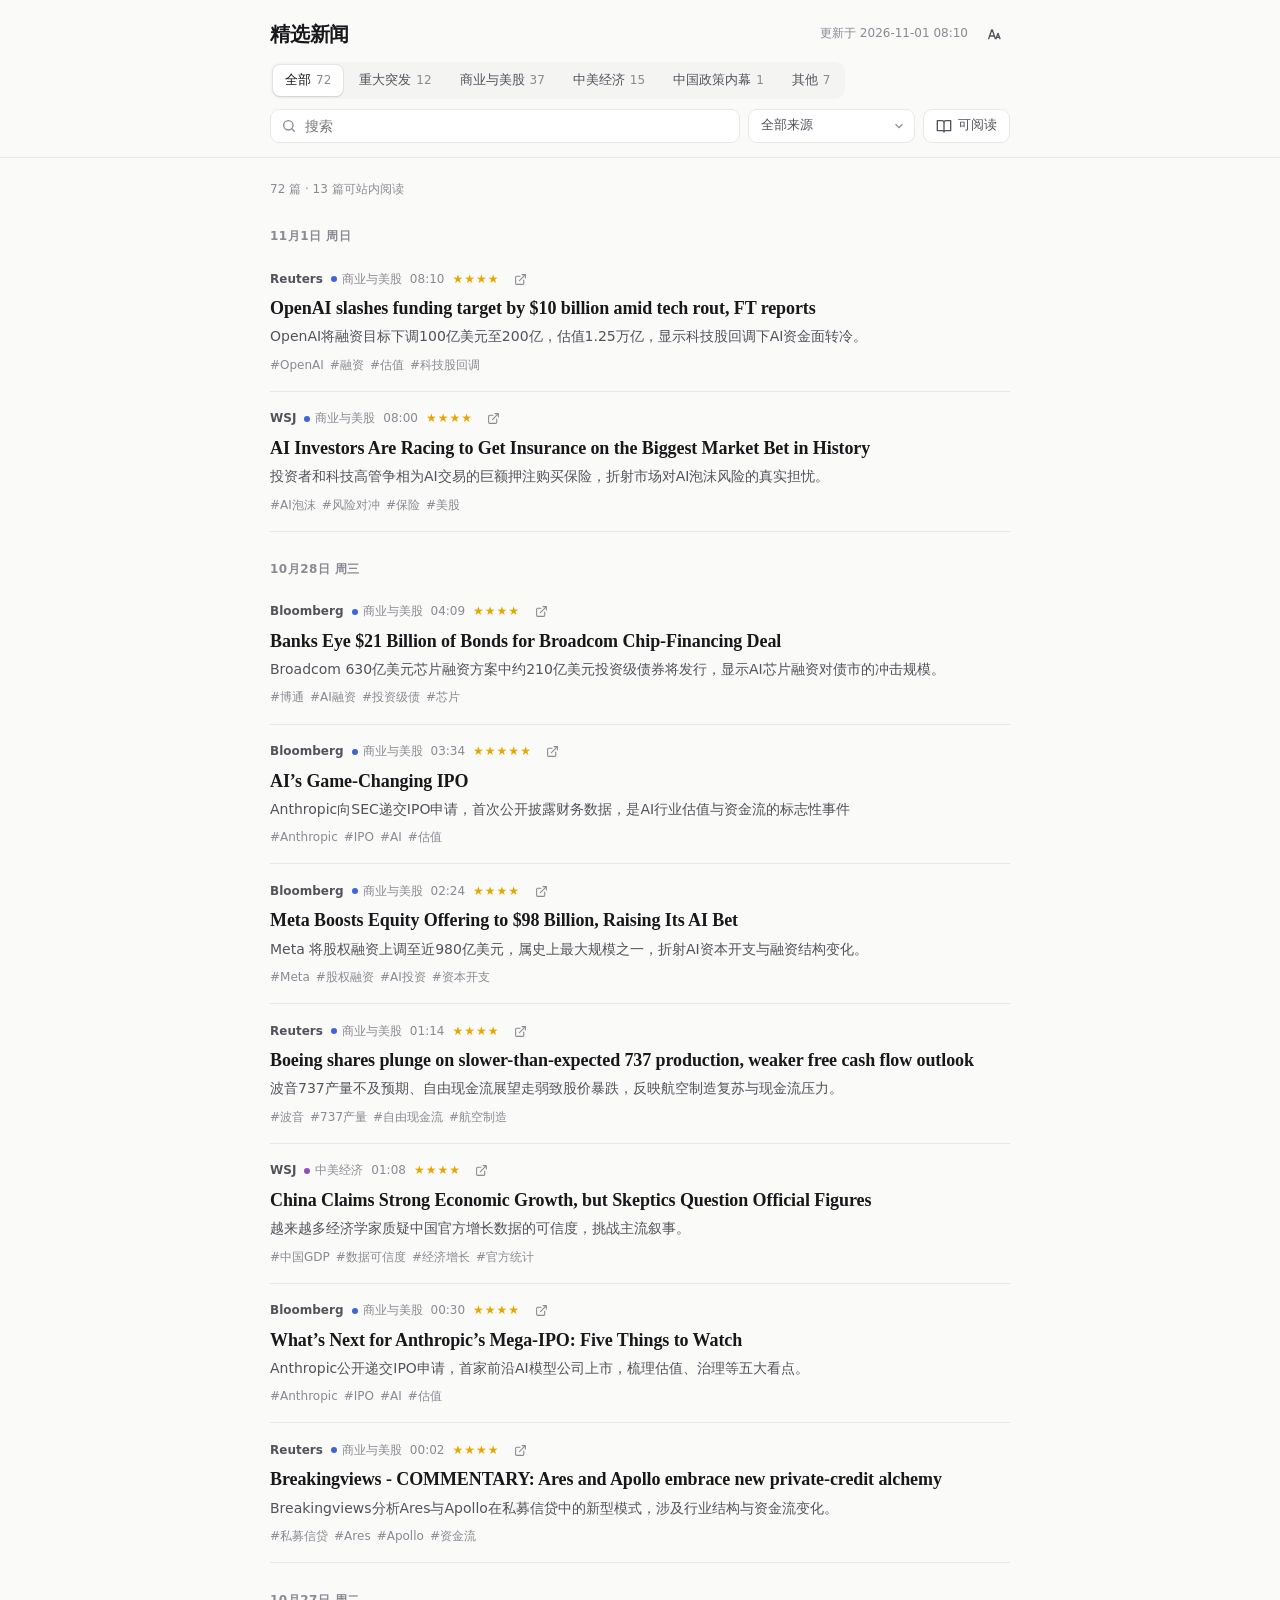
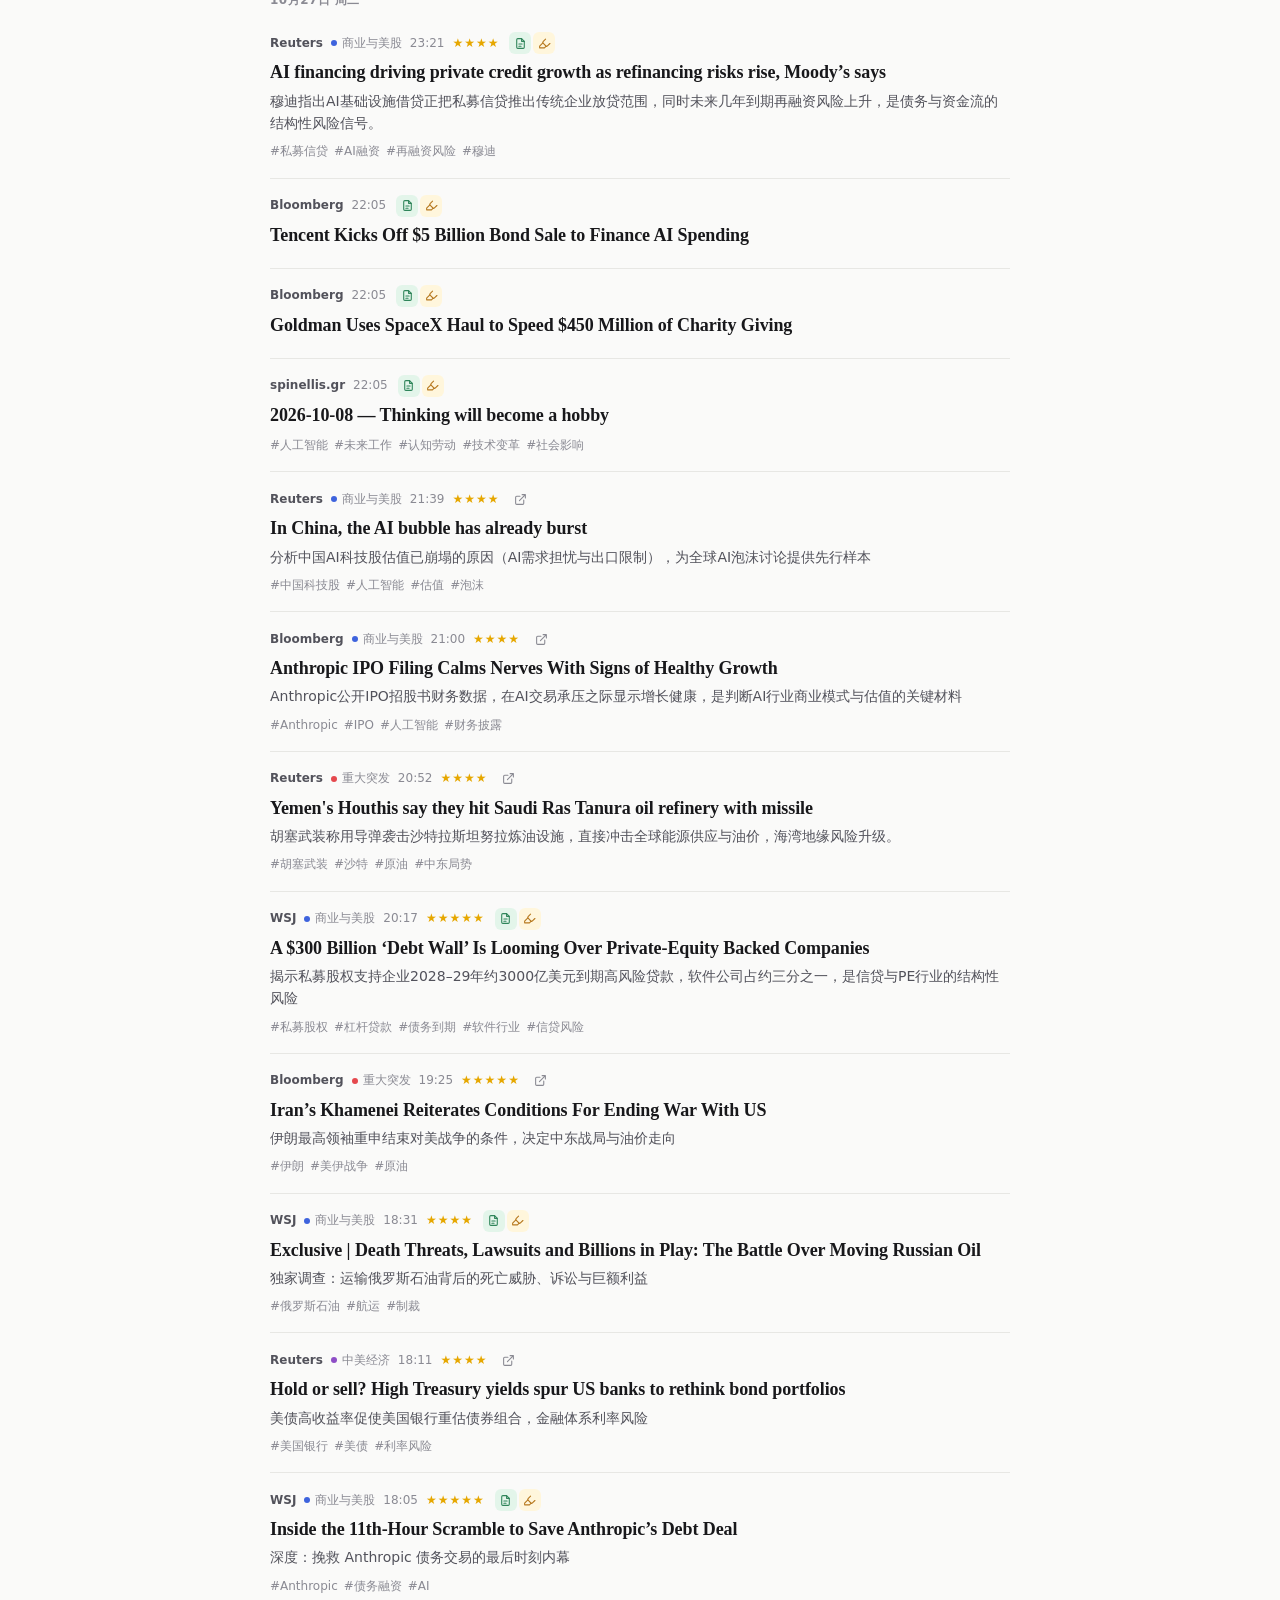
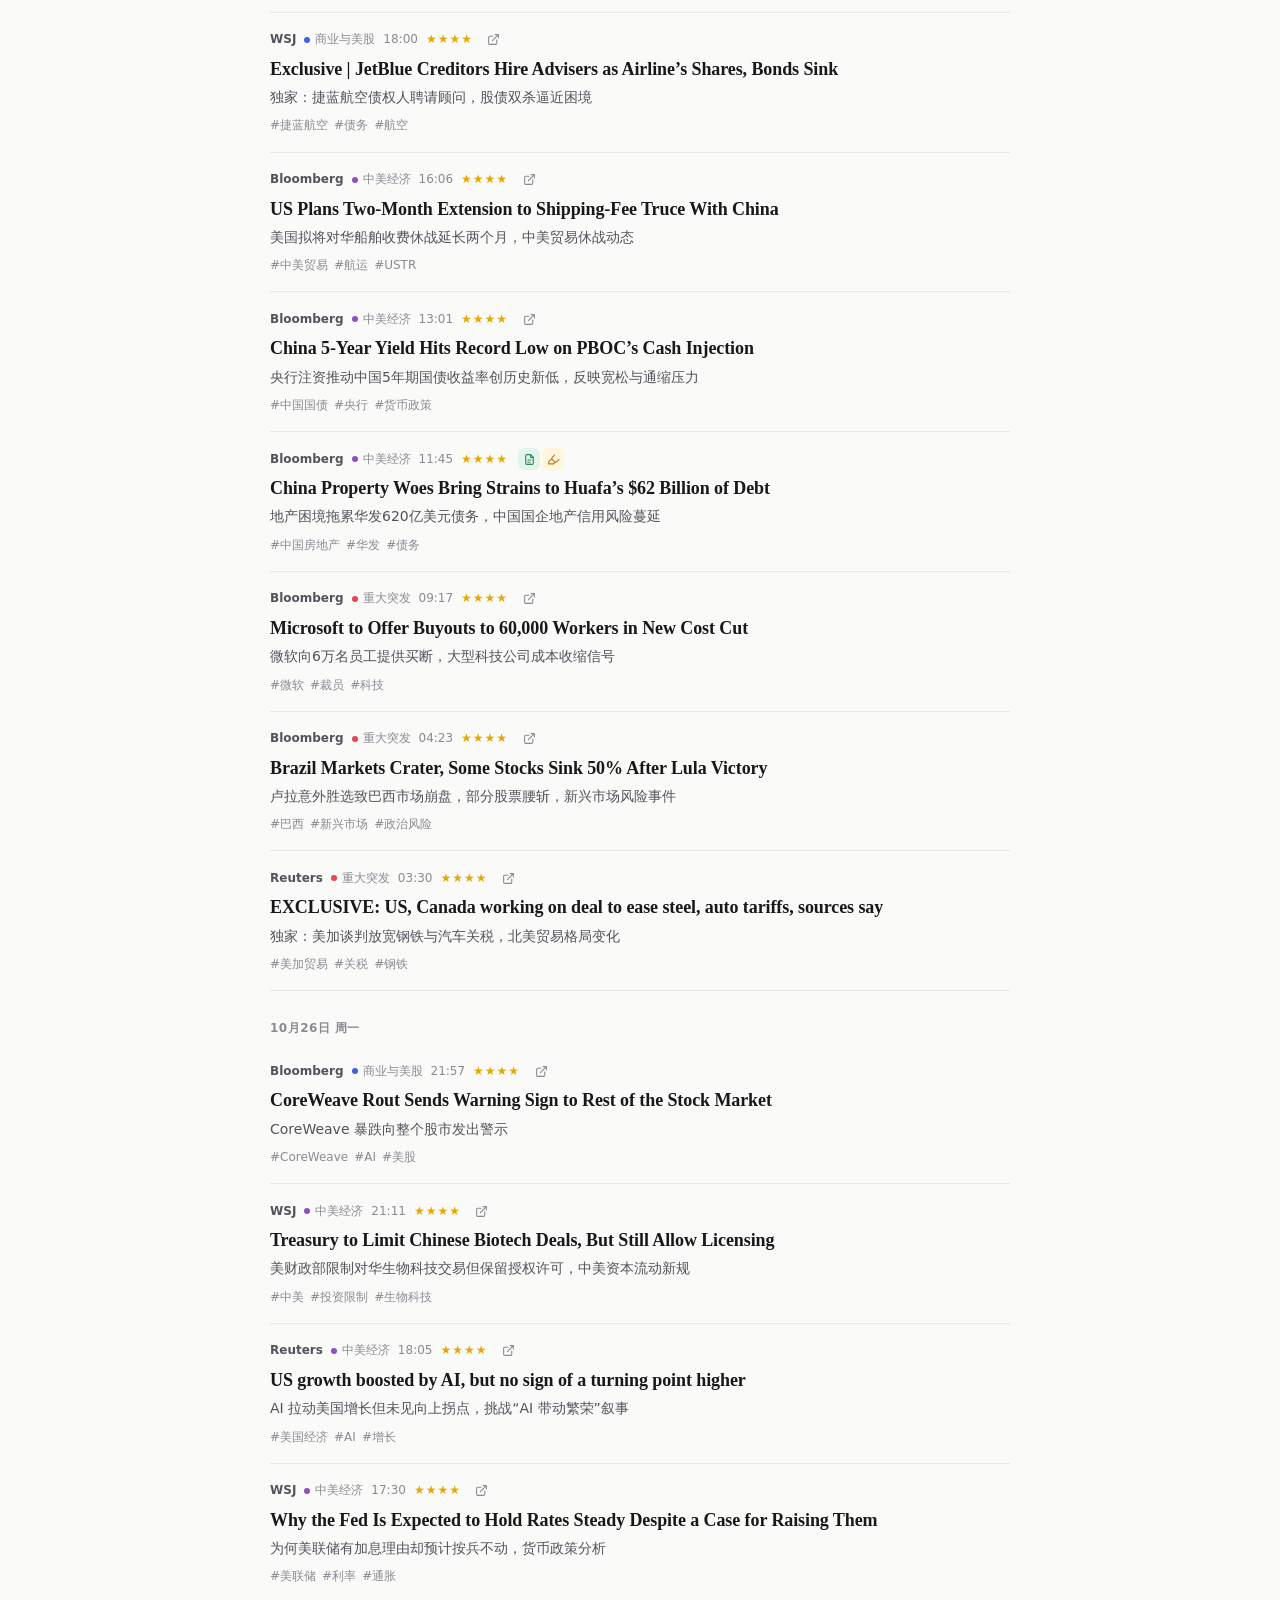
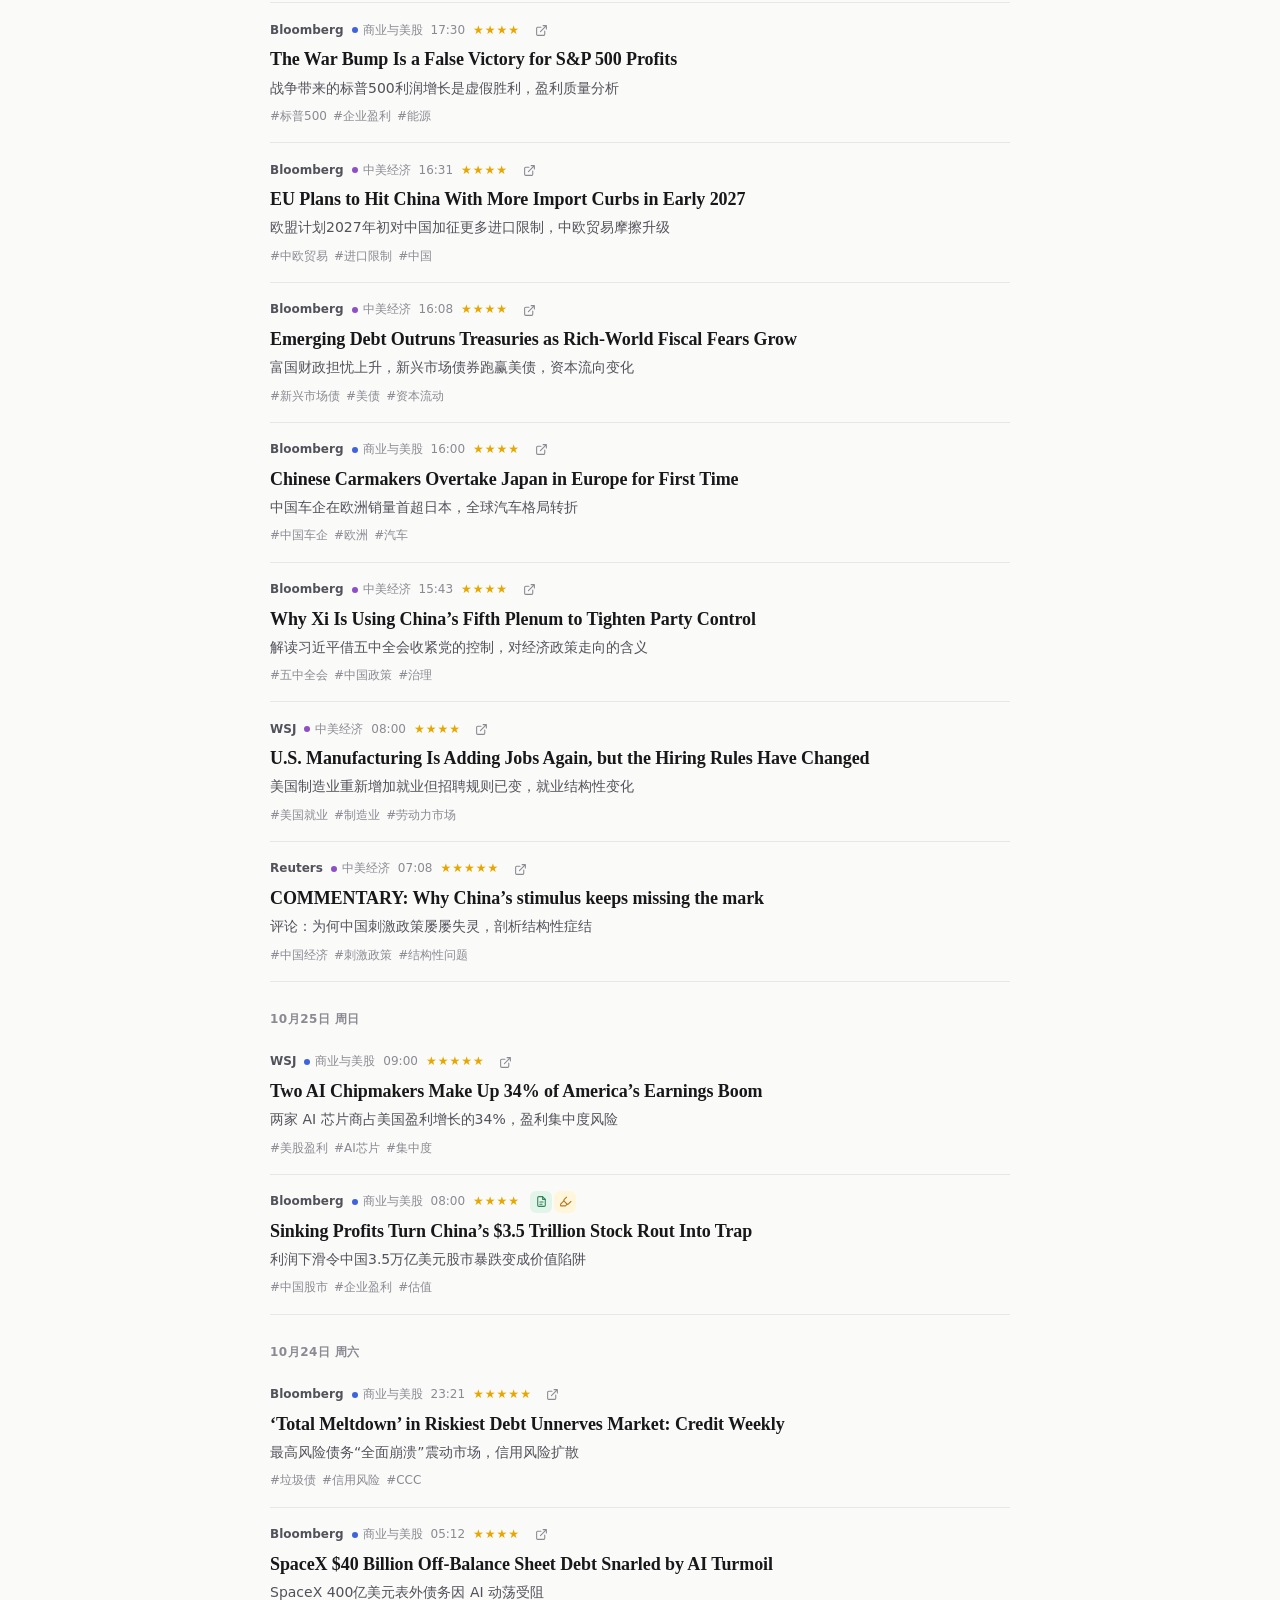
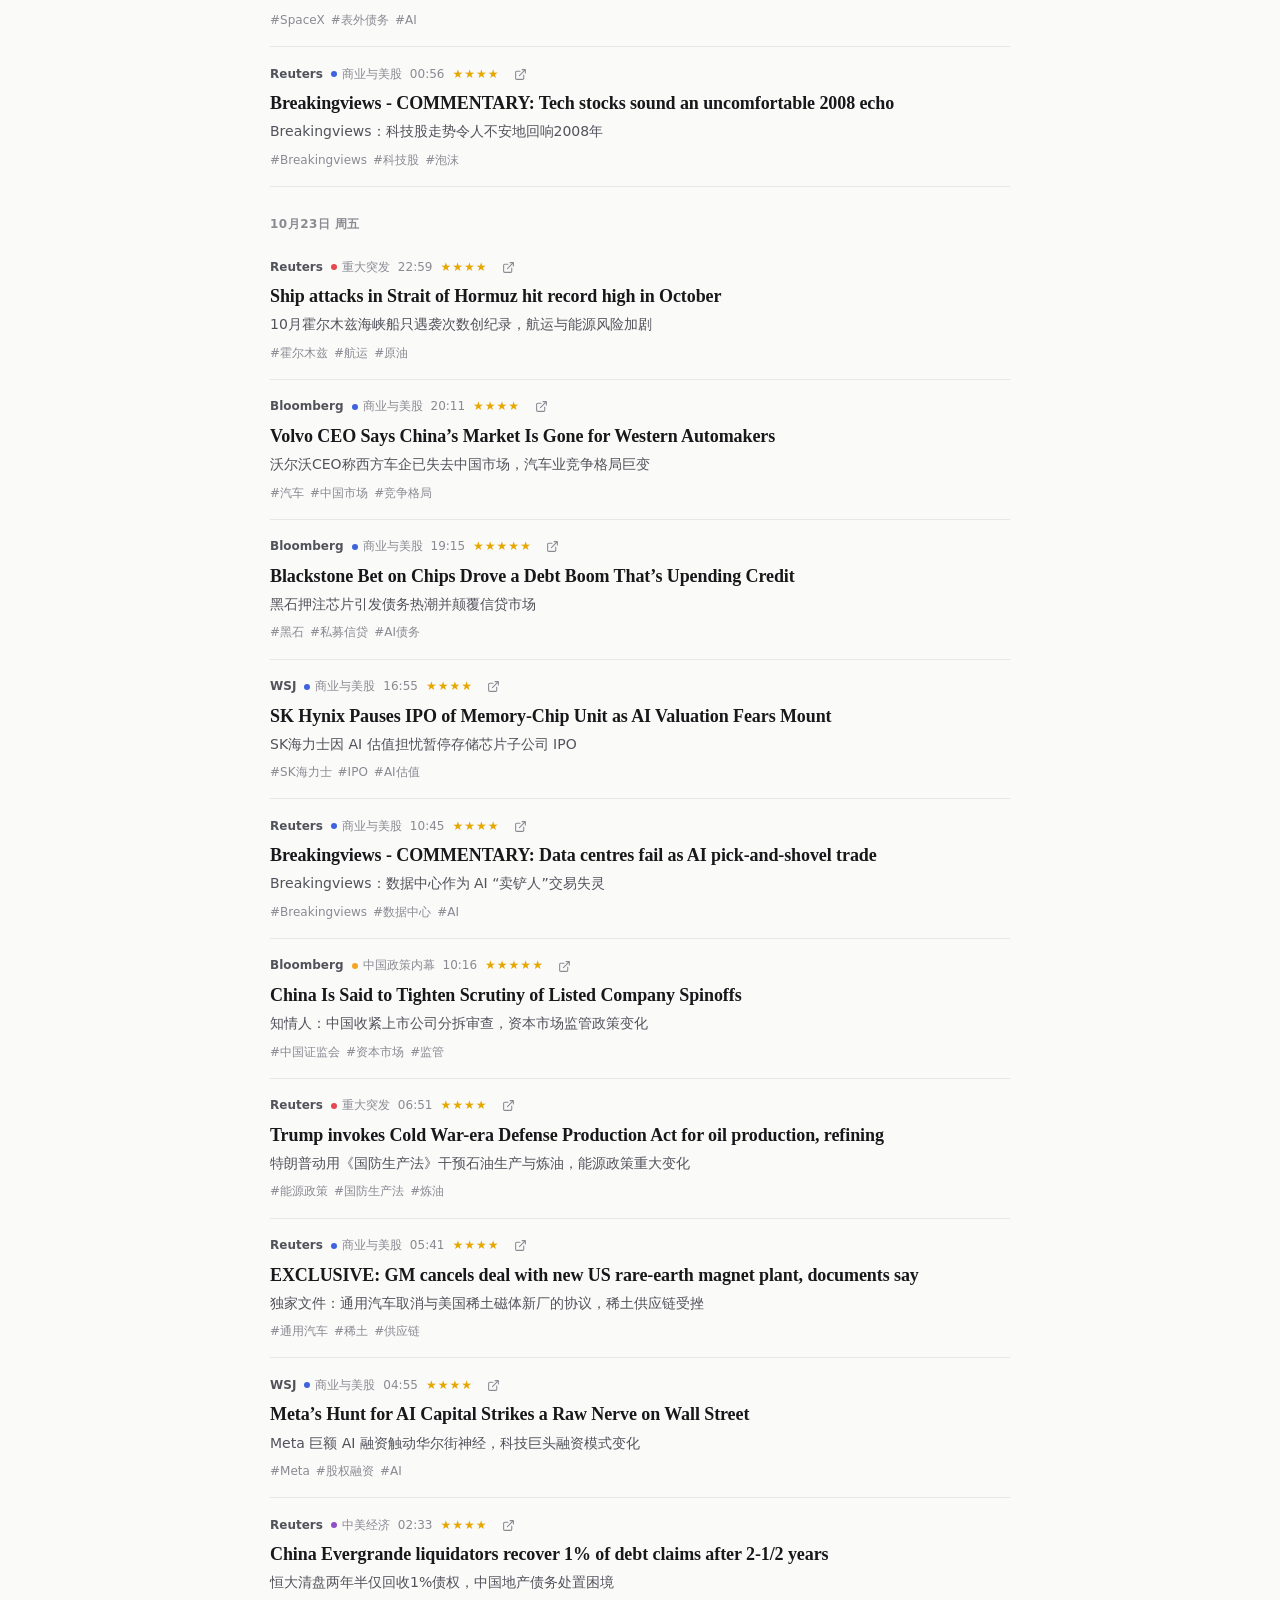
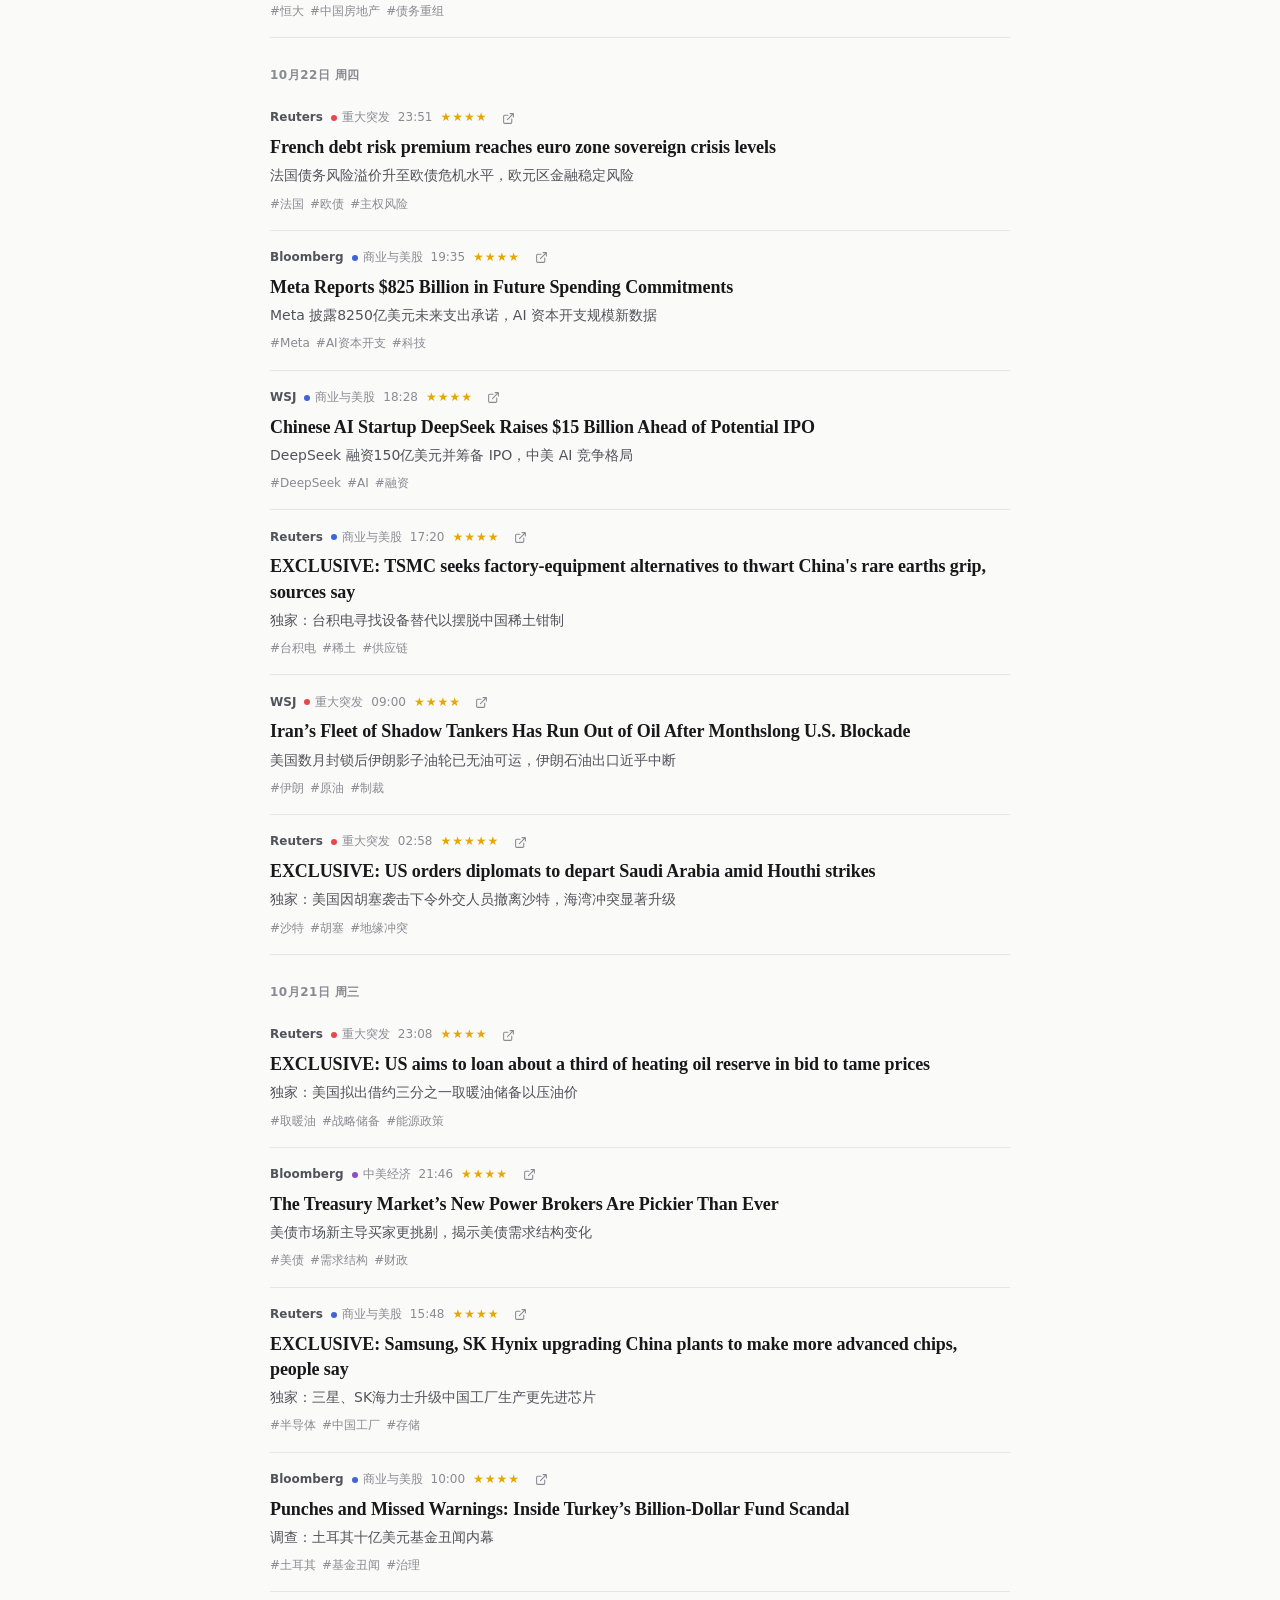
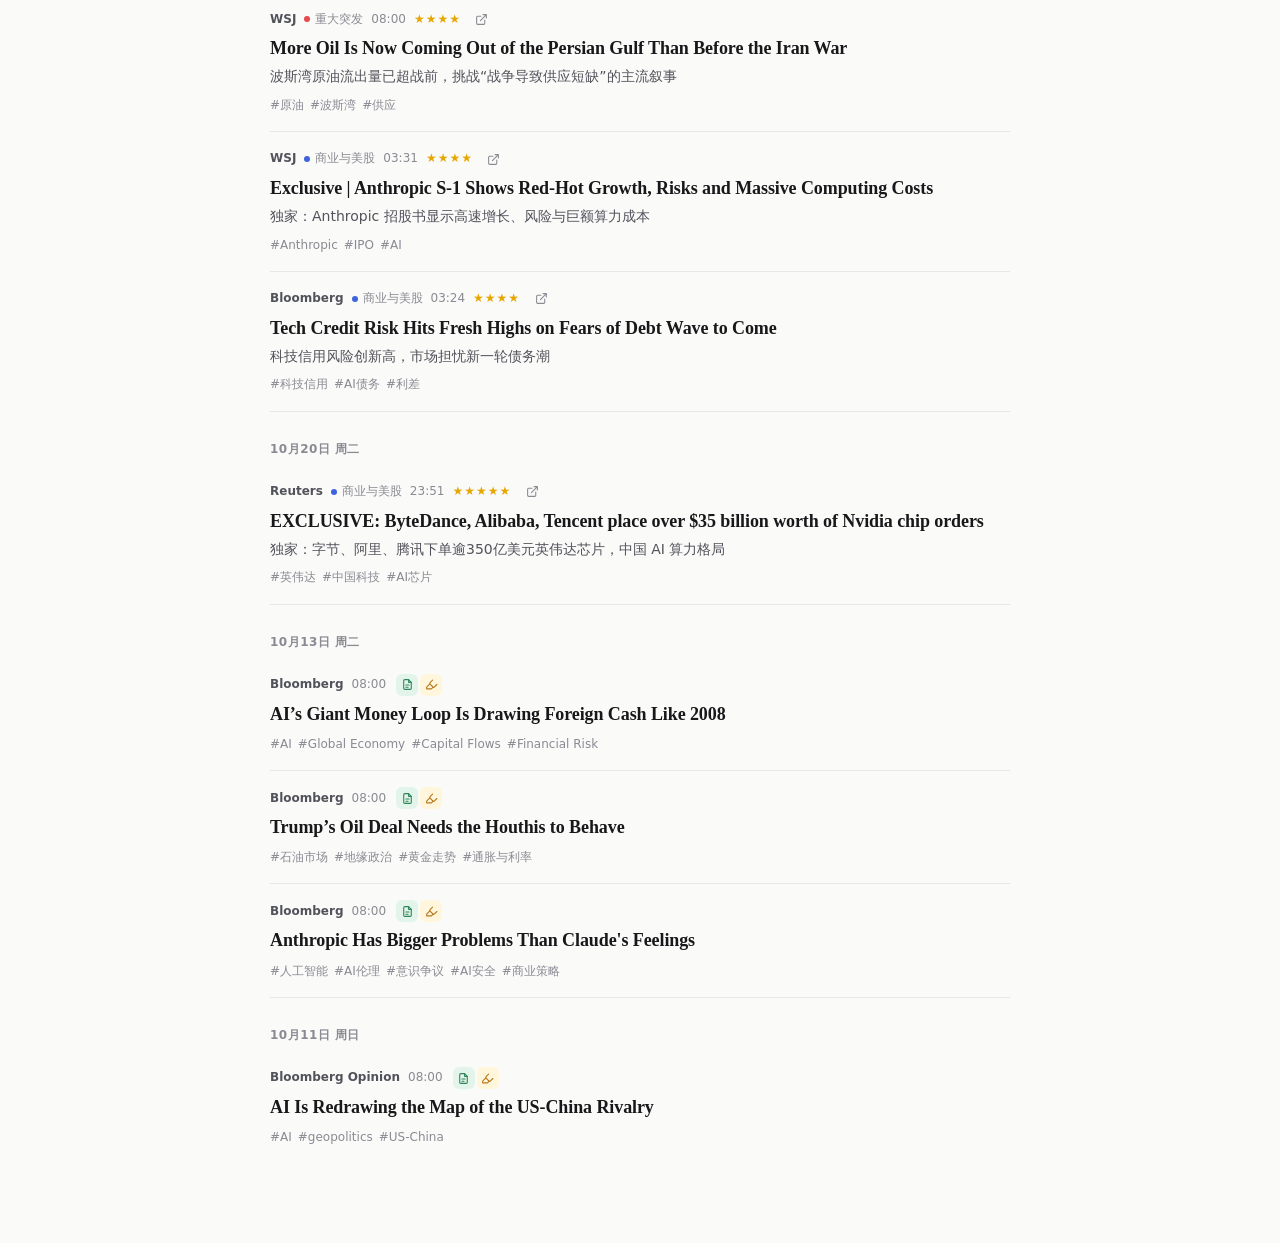
==== commit a23a861f: "update news" ====
--- a/news/index.html
+++ b/news/index.html
@@ -210,10 +210,10 @@
 <body>
 <div id="app"></div>
 <div class="pop" id="pop"><div class="card" role="dialog"><div class="sheet-handle"></div><div class="bar"><span class="label" id="popLabel">AI 解析</span><button id="popClose" title="关闭 (Esc)" aria-label="关闭"></button></div><div class="pbody" id="popBody"></div><div class="foot">点击高亮查看解析 · <kbd>Esc</kbd> 关闭</div></div></div>
-<script id="data" type="application/json">[{"id": "6ae10c3d36ba428d3ebb3591", "title": "Banks Eye $21 Billion of Bonds for Broadcom Chip-Financing Deal", "url": "https://www.bloomberg.com/news/articles/2026-10-27/banks-eye-21-billion-of-bonds-for-broadcom-chip-financing-deal", "source": "Bloomberg", "author": "", "topic": "business_markets", "score": 4, "reason": "Broadcom 630亿美元芯片融资方案中约210亿美元投资级债券将发行，显示AI芯片融资对债市的冲击规模。", "summary": "Banks are planning to sell as much as about $21 billion of high-grade bonds as soon as early next year as part of a $63 billion funding package that Broadcom Inc. has pulled together to help finance chips for AI developer Anthropic PBC.", "tags": ["博通", "AI融资", "投资级债", "芯片"], "time": "2026-10-28 04:09", "hasText": false, "hasAnalysis": false}, {"id": "6ae0fdf636ba428d3ebb3570", "title": "AI’s Game-Changing IPO", "url": "https://www.bloomberg.com/news/videos/2026-10-27/ai-s-game-changing-ipo-video", "source": "Bloomberg", "author": "", "topic": "business_markets", "score": 5, "reason": "Anthropic向SEC递交IPO申请，首次公开披露财务数据，是AI行业估值与资金流的标志性事件", "summary": "Anthropic has filed for an IPO with the Securities and Exchange Commission. For the first time, the public can see the AI company’s financials and not only how much money it’s making, but what it’s potentially losing. (Source: Bloomberg)", "tags": ["Anthropic", "IPO", "AI", "估值"], "time": "2026-10-28 03:34", "hasText": false, "hasAnalysis": false}, {"id": "6ae0f72836ba428d3ebb356f", "title": "Meta Boosts Equity Offering to $98 Billion, Raising Its AI Bet", "url": "https://www.bloomberg.com/news/videos/2026-10-27/bloomberg-tech-10-27-2026-video", "source": "Bloomberg", "author": "", "topic": "business_markets", "score": 4, "reason": "Meta 将股权融资上调至近980亿美元，属史上最大规模之一，折射AI资本开支与融资结构变化。", "summary": "Bloomberg’s Ed Ludlow takes a look at Meta's plan to boost its equity offering to almost $98 billion, one of the largest ever, as it raises its bet on AI. Plus, Anthropic's IPO could be a defining test for the AI boom, as its S-1 filing reveals staggering growth, spending and losses. And, Anduril fo", "tags": ["Meta", "股权融资", "AI投资", "资本开支"], "time": "2026-10-28 02:24", "hasText": false, "hasAnalysis": false}, {"id": "6ae0e9a836ba428d3ebb3551", "title": "Boeing shares plunge on slower-than-expected 737 production, weaker free cash flow outlook", "url": "https://www.reuters.com/business/aerospace-defense/boeing-jetliner-production-challenges-weigh-third-quarter-results-2026-10-27/", "source": "Reuters", "author": "", "topic": "business_markets", "score": 4, "reason": "波音737产量不及预期、自由现金流展望走弱致股价暴跌，反映航空制造复苏与现金流压力。", "summary": "", "tags": ["波音", "737产量", "自由现金流", "航空制造"], "time": "2026-10-28 01:14", "hasText": false, "hasAnalysis": false}, {"id": "6ae0dbac36ba428d3ebb352d", "title": "China Claims Strong Economic Growth, but Skeptics Question Official Figures", "url": "https://www.wsj.com/economy/china-claims-strong-economic-growth-but-skeptics-question-official-figures-22e583db", "source": "WSJ", "author": "", "topic": "china_us_economy", "score": 4, "reason": "越来越多经济学家质疑中国官方增长数据的可信度，挑战主流叙事。", "summary": "Beijing has reported robust growth this year, but a growing chorus of economists are asking if the numbers accurate.", "tags": ["中国GDP", "数据可信度", "经济增长", "官方统计"], "time": "2026-10-28 01:08", "hasText": false, "hasAnalysis": false}, {"id": "6ae0d52236ba428d3ebb350d", "title": "What’s Next for Anthropic’s Mega-IPO: Five Things to Watch", "url": "https://www.bloomberg.com/news/articles/2026-10-27/what-s-next-for-anthropic-s-mega-ipo-five-things-to-watch", "source": "Bloomberg", "author": "", "topic": "business_markets", "score": 4, "reason": "Anthropic公开递交IPO申请，首家前沿AI模型公司上市，梳理估值、治理等五大看点。", "summary": "Anthropic PBC filed publicly for an initial public offering, a major milestone ahead of the first-ever listing of a frontier AI model company. Here are five things investors should be looking for in the weeks ahead.", "tags": ["Anthropic", "IPO", "AI", "估值"], "time": "2026-10-28 00:30", "hasText": false, "hasAnalysis": false}, {"id": "6ae0ce0236ba428d3ebb34fb", "title": "Breakingviews - COMMENTARY: Ares and Apollo embrace new private-credit alchemy", "url": "https://www.reuters.com/commentary/breakingviews/ares-apollo-embrace-new-private-credit-alchemy-2026-10-27/", "source": "Reuters", "author": "", "topic": "business_markets", "score": 4, "reason": "Breakingviews分析Ares与Apollo在私募信贷中的新型模式，涉及行业结构与资金流变化。", "summary": "", "tags": ["私募信贷", "Ares", "Apollo", "资金流"], "time": "2026-10-28 00:02", "hasText": false, "hasAnalysis": false}, {"id": "6ae0c17b36ba428d3ebb34b3", "title": "AI financing driving private credit growth as refinancing risks rise, Moody’s says", "url": "https://www.reuters.com/legal/transactional/ai-financing-driving-private-credit-growth-refinancing-risks-rise-moodys-says-2026-10-27/", "source": "Reuters", "author": "", "topic": "business_markets", "score": 4, "reason": "穆迪指出AI基础设施借贷正把私募信贷推出传统企业放贷范围，同时未来几年到期再融资风险上升，是债务与资金流的结构性风险信号。", "summary": "穆迪预计五大美国超大规模云厂商与CoreWeave 2027年资本开支近1万亿美元，融资来自现金流、债务及合资、特殊目的实体。2027至2029年到期贷款将考验弱势借款人再融资能力，循环融资风险也受关注。", "tags": ["私募信贷", "AI融资", "再融资风险", "穆迪"], "time": "2026-10-27 23:21", "hasText": true, "hasAnalysis": true}, {"id": "6ae0af92ac257d9262f09c7a", "title": "Tencent Kicks Off $5 Billion Bond Sale to Finance AI Spending", "url": "https://www.bloomberg.com/news/articles/2026-10-13/tencent-kicks-off-5-billion-bond-sale-to-finance-ai-spending?srnd=phx-technology", "source": "Bloomberg", "author": "Janice Huang", "topic": "", "score": null, "reason": "", "summary": "腾讯启动美元和离岸人民币债券发行，规模约 50 亿美元，主要用于采购芯片等 AI 资本开支。10 年和 20 年期美元债初始指导价约为美债加 115 和 140 个基点，离岸人民币 10 年、30 年期约 2.9% 和 3.5%。这是全球科技公司为 AI 举债潮的一部分，但投资者对数据中心与模型投入能否带来足够回报的担忧也在上升。", "tags": [], "time": "2026-10-27 22:05", "hasText": true, "hasAnalysis": true}, {"id": "6ae0af93ac257d9262f09c7b", "title": "Goldman Uses SpaceX Haul to Speed $450 Million of Charity Giving", "url": "https://www.bloomberg.com/news/articles/2026-10-13/goldman-uses-spacex-haul-to-speed-450-million-of-charity-giving?srnd=phx-finance", "source": "Bloomberg", "author": "Denitsa Tsekova, Todd Gillespie", "topic": "", "score": null, "reason": "", "summary": "SpaceX 以 1.77 万亿美元估值上市后，高盛帮早年入股的富裕客户获得巨额回报，自己也分得数亿美元。高盛把这笔意外收入用于提前进行 4.5 亿美元慈善捐赠以节税，令三季度摊薄每股收益减少约 1 美元。此事也显示高盛逾 4 万亿美元的资管与财富管理部门为客户争取上市前投资机会的能力。", "tags": [], "time": "2026-10-27 22:05", "hasText": true, "hasAnalysis": true}, {"id": "6ae0af93ac257d9262f09c7d", "title": "2026-10-08 — Thinking will become a hobby", "url": "https://www.spinellis.gr/blog/20261008/?li261008", "source": "spinellis.gr", "author": "Diomidis Spinellis", "topic": "", "score": null, "reason": "", "summary": "作者 Spinellis 认为，AI 在性能、成本和全天候可用性上全面压过人类，大部分认知工作将被取代。知识工作者的反抗会比以往技术革命更激烈，政府也会试图用监管和税收限制 AI，但大概率挡不住。他的结论是：思考作为谋生手段会萎缩，最终像打猎一样变成一种闲暇爱好。", "tags": ["人工智能", "未来工作", "认知劳动", "技术变革", "社会影响"], "time": "2026-10-27 22:05", "hasText": true, "hasAnalysis": true}, {"id": "6ae0a992ac257d9262f09c23", "title": "In China, the AI bubble has already burst", "url": "https://www.reuters.com/world/china/china-ai-bubble-has-already-burst-2026-10-26/", "source": "Reuters", "author": "", "topic": "business_markets", "score": 4, "reason": "分析中国AI科技股估值已崩塌的原因（AI需求担忧与出口限制），为全球AI泡沫讨论提供先行样本", "summary": "While global tech stocks teeter, in China they have already crashed as lofty valuations collapse under worries about AI demand and curbs on Chinese exports.", "tags": ["中国科技股", "人工智能", "估值", "泡沫"], "time": "2026-10-27 21:39", "hasText": false, "hasAnalysis": false}, {"id": "6ae0a992ac257d9262f09c24", "title": "Anthropic IPO Filing Calms Nerves With Signs of Healthy Growth", "url": "https://www.bloomberg.com/news/articles/2026-10-27/anthropic-ipo-filing-calms-nerves-with-signs-of-healthy-growth", "source": "Bloomberg", "author": "", "topic": "business_markets", "score": 4, "reason": "Anthropic公开IPO招股书财务数据，在AI交易承压之际显示增长健康，是判断AI行业商业模式与估值的关键材料", "summary": "Anthropic PBC set itself a challenge by opening its books to prospective IPO investors right after a punishing week for the artificial intelligence trade. When Wall Street took a close look, it generally liked what it saw.", "tags": ["Anthropic", "IPO", "人工智能", "财务披露"], "time": "2026-10-27 21:00", "hasText": false, "hasAnalysis": false}, {"id": "6ae0b20eac257d9262f09c82", "title": "Yemen's Houthis say they hit Saudi Ras Tanura oil refinery with missile", "url": "https://www.reuters.com/business/energy/yemens-houthis-say-they-launched-an-attack-saudi-ras-tanura-oil-refinery-2026-10-27/", "source": "Reuters", "author": "", "topic": "breaking", "score": 4, "reason": "胡塞武装称用导弹袭击沙特拉斯坦努拉炼油设施，直接冲击全球能源供应与油价，海湾地缘风险升级。", "summary": "", "tags": ["胡塞武装", "沙特", "原油", "中东局势"], "time": "2026-10-27 20:52", "hasText": false, "hasAnalysis": false}, {"id": "6ae0a992ac257d9262f09c22", "title": "A $300 Billion ‘Debt Wall’ Is Looming Over Private-Equity Backed Companies", "url": "https://www.wsj.com/finance/investing/a-300-billion-debt-wall-is-looming-over-private-equity-backed-companies-d6359497", "source": "WSJ", "author": "", "topic": "business_markets", "score": 5, "reason": "揭示私募股权支持企业2028–29年约3000亿美元到期高风险贷款，软件公司占约三分之一，是信贷与PE行业的结构性风险", "summary": "私募股权持有公司面临约3000亿美元债务墙：2028年到期约1400亿、2029年约1600亿，而2023–2025年平均两年到期量约600亿。软件公司约占三分之一，约四分之一为CCC+及以下。利率上升使再融资更难，基金正谈判展期，否则可能被债权人接管。", "tags": ["私募股权", "杠杆贷款", "债务到期", "软件行业", "信贷风险"], "time": "2026-10-27 20:17", "hasText": true, "hasAnalysis": true}, {"id": "6ae0aa99ac257d9262f09c26", "title": "Iran’s Khamenei Reiterates Conditions For Ending War With US", "url": "https://www.bloomberg.com/news/articles/2026-10-27/iran-s-supreme-leader-and-top-security-chief-discuss-war-hormuz-mvqlnngi", "source": "Bloomberg", "author": "", "topic": "breaking", "score": 5, "reason": "伊朗最高领袖重申结束对美战争的条件，决定中东战局与油价走向", "summary": "Iran’s Supreme Leader reiterated his country’s conditions for ending the war with the US, amid a regional diplomatic push to avert a fresh round of fighting in the Persian Gulf.", "tags": ["伊朗", "美伊战争", "原油"], "time": "2026-10-27 19:25", "hasText": false, "hasAnalysis": false}, {"id": "6ae0ab15ac257d9262f09c55", "title": "Exclusive | Death Threats, Lawsuits and Billions in Play: The Battle Over Moving Russian Oil", "url": "https://www.wsj.com/world/russia/death-threats-lawsuits-and-billions-in-play-the-battle-over-moving-russian-oil-1daea5ce", "source": "WSJ", "author": "", "topic": "business_markets", "score": 4, "reason": "独家调查：运输俄罗斯石油背后的死亡威胁、诉讼与巨额利益", "summary": "一名前德银高管起诉受制裁的俄罗斯石油交易商Coral网络，阿联酋法院已冻结对方逾7亿美元俄能源销售收入。案件揭示制裁下俄每年超1500亿美元原油和燃料出口的中间商运作与资金规模。", "tags": ["俄罗斯石油", "航运", "制裁"], "time": "2026-10-27 18:31", "hasText": true, "hasAnalysis": true}, {"id": "6ae0aa99ac257d9262f09c3a", "title": "Hold or sell? High Treasury yields spur US banks to rethink bond portfolios", "url": "https://www.reuters.com/legal/transactional/hold-or-sell-high-treasury-yields-spur-us-banks-rethink-bond-portfolios-2026-10-27/", "source": "Reuters", "author": "", "topic": "china_us_economy", "score": 4, "reason": "美债高收益率促使美国银行重估债券组合，金融体系利率风险", "summary": "", "tags": ["美国银行", "美债", "利率风险"], "time": "2026-10-27 18:11", "hasText": false, "hasAnalysis": false}, {"id": "6ae0aa99ac257d9262f09c42", "title": "Inside the 11th-Hour Scramble to Save Anthropic’s Debt Deal", "url": "https://www.wsj.com/articles/inside-the-11th-hour-scramble-to-save-anthropics-debt-deal-1c8ad883", "source": "WSJ", "author": "", "topic": "business_markets", "score": 5, "reason": "深度：挽救 Anthropic 债务交易的最后时刻内幕", "summary": "博通CEO陈福阳为Anthropic促成总额630亿美元的芯片租赁融资，创史上最大AI债务交易。银行因利率上升和AI风险敞口担忧，要求更好条款才肯出资420亿美元，博通最终接受更高利率并提供违约担保。", "tags": ["Anthropic", "债务融资", "AI"], "time": "2026-10-27 18:05", "hasText": true, "hasAnalysis": true}, {"id": "6ae0ab15ac257d9262f09c54", "title": "Exclusive | JetBlue Creditors Hire Advisers as Airline’s Shares, Bonds Sink", "url": "https://www.wsj.com/pro/bankruptcy/jetblue-creditors-huddle-with-restructuring-adviser-as-bonds-shares-sink-43866c42", "source": "WSJ", "author": "", "topic": "business_markets", "score": 4, "reason": "独家：捷蓝航空债权人聘请顾问，股债双杀逼近困境", "summary": "", "tags": ["捷蓝航空", "债务", "航空"], "time": "2026-10-27 18:00", "hasText": false, "hasAnalysis": false}, {"id": "6ae0aa99ac257d9262f09c31", "title": "US Plans Two-Month Extension to Shipping-Fee Truce With China", "url": "https://www.bloomberg.com/news/articles/2026-10-27/us-plans-two-month-extension-to-shipping-fee-truce-with-china", "source": "Bloomberg", "author": "", "topic": "china_us_economy", "score": 4, "reason": "美国拟将对华船舶收费休战延长两个月，中美贸易休战动态", "summary": "The US may extend a pause on charges for Chinese-linked ships for calling at American ports by two months, following efforts to iron out broader trade issues between the two economies.", "tags": ["中美贸易", "航运", "USTR"], "time": "2026-10-27 16:06", "hasText": false, "hasAnalysis": false}, {"id": "6ae0ab15ac257d9262f09c4c", "title": "China 5-Year Yield Hits Record Low on PBOC’s Cash Injection", "url": "https://www.bloomberg.com/news/articles/2026-10-27/china-5-year-yield-hits-record-low-on-pboc-s-cash-injection", "source": "Bloomberg", "author": "", "topic": "china_us_economy", "score": 4, "reason": "央行注资推动中国5年期国债收益率创历史新低，反映宽松与通缩压力", "summary": "", "tags": ["中国国债", "央行", "货币政策"], "time": "2026-10-27 13:01", "hasText": false, "hasAnalysis": false}, {"id": "6ae0aa99ac257d9262f09c33", "title": "China Property Woes Bring Strains to Huafa’s $62 Billion of Debt", "url": "https://www.bloomberg.com/news/articles/2026-10-27/china-property-woes-crisis-zhuhai-huafa-62-billion-debt-zhuhai-tower-guangdong", "source": "Bloomberg", "author": "", "topic": "china_us_economy", "score": 4, "reason": "地产困境拖累华发620亿美元债务，中国国企地产信用风险蔓延", "summary": "珠海华发集团有两款信托产品逾期兑付，并请求至少三家银行展期贷款。公司有息负债4130亿元，是自万科约一年前展期以来，最大的高度依赖地产的企业寻求延后还款，显示房地产债务困境仍在扩散。", "tags": ["中国房地产", "华发", "债务"], "time": "2026-10-27 11:45", "hasText": true, "hasAnalysis": true}, {"id": "6ae0ab15ac257d9262f09c4b", "title": "Microsoft to Offer Buyouts to 60,000 Workers in New Cost Cut", "url": "https://www.bloomberg.com/news/articles/2026-10-26/microsoft-to-offer-buyouts-to-60-000-workers-in-latest-cost-cut", "source": "Bloomberg", "author": "", "topic": "breaking", "score": 4, "reason": "微软向6万名员工提供买断，大型科技公司成本收缩信号", "summary": "", "tags": ["微软", "裁员", "科技"], "time": "2026-10-27 09:17", "hasText": false, "hasAnalysis": false}, {"id": "6ae0aa99ac257d9262f09c2d", "title": "Brazil Markets Crater, Some Stocks Sink 50% After Lula Victory", "url": "https://www.bloomberg.com/news/articles/2026-10-26/brazil-markets-brace-for-rout-on-lula-s-improbable-election-win", "source": "Bloomberg", "author": "", "topic": "breaking", "score": 4, "reason": "卢拉意外胜选致巴西市场崩盘，部分股票腰斩，新兴市场风险事件", "summary": "", "tags": ["巴西", "新兴市场", "政治风险"], "time": "2026-10-27 04:23", "hasText": false, "hasAnalysis": false}, {"id": "6ae0aa99ac257d9262f09c2f", "title": "EXCLUSIVE: US, Canada working on deal to ease steel, auto tariffs, sources say", "url": "https://www.reuters.com/world/us-canada-working-deal-ease-steel-auto-tariffs-sources-say-2026-10-26/", "source": "Reuters", "author": "", "topic": "breaking", "score": 4, "reason": "独家：美加谈判放宽钢铁与汽车关税，北美贸易格局变化", "summary": "", "tags": ["美加贸易", "关税", "钢铁"], "time": "2026-10-27 03:30", "hasText": false, "hasAnalysis": false}, {"id": "6ae0ab15ac257d9262f09c53", "title": "CoreWeave Rout Sends Warning Sign to Rest of the Stock Market", "url": "https://www.bloomberg.com/news/articles/2026-10-26/coreweave-rout-sends-warning-sign-to-rest-of-the-stock-market", "source": "Bloomberg", "author": "", "topic": "business_markets", "score": 4, "reason": "CoreWeave 暴跌向整个股市发出警示", "summary": "", "tags": ["CoreWeave", "AI", "美股"], "time": "2026-10-26 21:57", "hasText": false, "hasAnalysis": false}, {"id": "6ae0aa99ac257d9262f09c32", "title": "Treasury to Limit Chinese Biotech Deals, But Still Allow Licensing", "url": "https://www.wsj.com/pro/venture-capital/treasury-to-limit-chinese-biotech-deals-but-still-allow-licensing-36a38e48", "source": "WSJ", "author": "", "topic": "china_us_economy", "score": 4, "reason": "美财政部限制对华生物科技交易但保留授权许可，中美资本流动新规", "summary": "", "tags": ["中美", "投资限制", "生物科技"], "time": "2026-10-26 21:11", "hasText": false, "hasAnalysis": false}, {"id": "6ae0aa99ac257d9262f09c37", "title": "US growth boosted by AI, but no sign of a turning point higher", "url": "https://www.reuters.com/world/us/us-growth-boosted-by-ai-no-sign-turning-point-higher-2026-10-26/", "source": "Reuters", "author": "", "topic": "china_us_economy", "score": 4, "reason": "AI 拉动美国增长但未见向上拐点，挑战“AI 带动繁荣”叙事", "summary": "", "tags": ["美国经济", "AI", "增长"], "time": "2026-10-26 18:05", "hasText": false, "hasAnalysis": false}, {"id": "6ae0aa99ac257d9262f09c38", "title": "Why the Fed Is Expected to Hold Rates Steady Despite a Case for Raising Them", "url": "https://www.wsj.com/economy/central-banking/why-the-fed-is-expected-to-hold-rates-steady-despite-a-case-for-raising-them-3761e47f", "source": "WSJ", "author": "", "topic": "china_us_economy", "score": 4, "reason": "为何美联储有加息理由却预计按兵不动，货币政策分析", "summary": "", "tags": ["美联储", "利率", "通胀"], "time": "2026-10-26 17:30", "hasText": false, "hasAnalysis": false}, {"id": "6ae0aa99ac257d9262f09c44", "title": "The War Bump Is a False Victory for S&P 500 Profits", "url": "https://www.bloomberg.com/opinion/articles/2026-10-26/the-war-bump-is-a-false-victory-for-s-p-500-profits", "source": "Bloomberg", "author": "", "topic": "business_markets", "score": 4, "reason": "战争带来的标普500利润增长是虚假胜利，盈利质量分析", "summary": "", "tags": ["标普500", "企业盈利", "能源"], "time": "2026-10-26 17:30", "hasText": false, "hasAnalysis": false}, {"id": "6ae0aa99ac257d9262f09c30", "title": "EU Plans to Hit China With More Import Curbs in Early 2027", "url": "https://www.bloomberg.com/news/articles/2026-10-26/eu-plans-to-hit-china-with-more-import-curbs-in-early-2027", "source": "Bloomberg", "author": "", "topic": "china_us_economy", "score": 4, "reason": "欧盟计划2027年初对中国加征更多进口限制，中欧贸易摩擦升级", "summary": "The European Union is planning to use safeguard measures to cut imports of products from sectors including chemicals, furniture and machinery from China, according to people familiar with the matter.", "tags": ["中欧贸易", "进口限制", "中国"], "time": "2026-10-26 16:31", "hasText": false, "hasAnalysis": false}, {"id": "6ae0aa99ac257d9262f09c39", "title": "Emerging Debt Outruns Treasuries as Rich-World Fiscal Fears Grow", "url": "https://www.bloomberg.com/news/articles/2026-10-25/emerging-debt-outruns-treasuries-as-rich-world-fiscal-fears-grow", "source": "Bloomberg", "author": "", "topic": "china_us_economy", "score": 4, "reason": "富国财政担忧上升，新兴市场债券跑赢美债，资本流向变化", "summary": "", "tags": ["新兴市场债", "美债", "资本流动"], "time": "2026-10-26 16:08", "hasText": false, "hasAnalysis": false}, {"id": "6ae0aa99ac257d9262f09c40", "title": "Chinese Carmakers Overtake Japan in Europe for First Time", "url": "https://www.bloomberg.com/news/articles/2026-10-26/chinese-carmakers-overtake-japan-europe-byd-chery-toyota-nissan", "source": "Bloomberg", "author": "", "topic": "business_markets", "score": 4, "reason": "中国车企在欧洲销量首超日本，全球汽车格局转折", "summary": "", "tags": ["中国车企", "欧洲", "汽车"], "time": "2026-10-26 16:00", "hasText": false, "hasAnalysis": false}, {"id": "6ae1057136ba428d3ebb358e", "title": "Why Xi Is Using China’s Fifth Plenum to Tighten Party Control", "url": "https://news.google.com/rss/articles/[base64]?oc=5", "source": "Bloomberg", "author": "", "topic": "china_us_economy", "score": 4, "reason": "解读习近平借五中全会收紧党的控制，对经济政策走向的含义", "summary": "", "tags": ["五中全会", "中国政策", "治理"], "time": "2026-10-26 15:43", "hasText": false, "hasAnalysis": false}, {"id": "6ae0aa99ac257d9262f09c36", "title": "U.S. Manufacturing Is Adding Jobs Again, but the Hiring Rules Have Changed", "url": "https://www.wsj.com/business/u-s-manufacturing-is-adding-jobs-again-but-the-hiring-rules-have-changed-29171127", "source": "WSJ", "author": "", "topic": "china_us_economy", "score": 4, "reason": "美国制造业重新增加就业但招聘规则已变，就业结构性变化", "summary": "While factory employment is on the rise, a shift toward high-tech automation is creating roles with greater barriers to entry.", "tags": ["美国就业", "制造业", "劳动力市场"], "time": "2026-10-26 08:00", "hasText": false, "hasAnalysis": false}, {"id": "6ae0aa99ac257d9262f09c34", "title": "COMMENTARY: Why China’s stimulus keeps missing the mark", "url": "https://www.reuters.com/commentary/reuters-open-interest/why-chinas-stimulus-keeps-missing-mark-manishi-raychaudhuri-2026-10-25/", "source": "Reuters", "author": "", "topic": "china_us_economy", "score": 5, "reason": "评论：为何中国刺激政策屡屡失灵，剖析结构性症结", "summary": "", "tags": ["中国经济", "刺激政策", "结构性问题"], "time": "2026-10-26 07:08", "hasText": false, "hasAnalysis": false}, {"id": "6ae0aa99ac257d9262f09c43", "title": "Two AI Chipmakers Make Up 34% of America’s Earnings Boom", "url": "https://www.wsj.com/finance/stocks/the-earnings-boom-is-heavily-reliant-on-just-a-handful-of-stocks-21decb53", "source": "WSJ", "author": "", "topic": "business_markets", "score": 5, "reason": "两家 AI 芯片商占美国盈利增长的34%，盈利集中度风险", "summary": "Ten companies—including Nvidia, Micron and other AI giants—account for roughly two-thirds of corporate profit growth.", "tags": ["美股盈利", "AI芯片", "集中度"], "time": "2026-10-25 09:00", "hasText": false, "hasAnalysis": false}, {"id": "6ae0ab15ac257d9262f09c4e", "title": "Sinking Profits Turn China’s $3.5 Trillion Stock Rout Into Trap", "url": "https://www.bloomberg.com/news/articles/2026-10-25/sinking-profits-turn-china-s-3-5-trillion-stock-rout-into-trap", "source": "Bloomberg", "author": "", "topic": "business_markets", "score": 4, "reason": "利润下滑令中国3.5万亿美元股市暴跌变成价值陷阱", "summary": "中国股市自 5 月高点已蒸发 3.5 万亿美元，沪深 300 跌入熊市。核心问题是盈利：消费长期疲软和企业内卷压低利润，MSCI 中国成分股 2026 年盈利预期自 3 月以来下调逾 4%，已公布业绩的公司平均低于预期 9%，恒生科技盈利预期下调超 13%。市场判断经济“慢但可容忍”，北京不急于出台强刺激，因此看不到止跌信号。", "tags": ["中国股市", "企业盈利", "估值"], "time": "2026-10-25 08:00", "hasText": true, "hasAnalysis": true}, {"id": "6ae0aa99ac257d9262f09c45", "title": "‘Total Meltdown’ in Riskiest Debt Unnerves Market: Credit Weekly", "url": "https://www.bloomberg.com/news/articles/2026-10-24/-total-meltdown-in-riskiest-debt-unnerves-market-credit-weekly", "source": "Bloomberg", "author": "", "topic": "business_markets", "score": 5, "reason": "最高风险债务“全面崩溃”震动市场，信用风险扩散", "summary": "", "tags": ["垃圾债", "信用风险", "CCC"], "time": "2026-10-24 23:21", "hasText": false, "hasAnalysis": false}, {"id": "6ae0aa99ac257d9262f09c46", "title": "SpaceX $40 Billion Off-Balance Sheet Debt Snarled by AI Turmoil", "url": "https://www.bloomberg.com/news/articles/2026-10-23/spacex-40-billion-off-balance-sheet-debt-snarled-by-ai-turmoil", "source": "Bloomberg", "author": "", "topic": "business_markets", "score": 4, "reason": "SpaceX 400亿美元表外债务因 AI 动荡受阻", "summary": "", "tags": ["SpaceX", "表外债务", "AI"], "time": "2026-10-24 05:12", "hasText": false, "hasAnalysis": false}, {"id": "6ae0aa99ac257d9262f09c49", "title": "Breakingviews - COMMENTARY: Tech stocks sound an uncomfortable 2008 echo", "url": "https://www.reuters.com/commentary/breakingviews/tech-stocks-sound-an-uncomfortable-2008-echo-2026-10-23/", "source": "Reuters", "author": "", "topic": "business_markets", "score": 4, "reason": "Breakingviews：科技股走势令人不安地回响2008年", "summary": "", "tags": ["Breakingviews", "科技股", "泡沫"], "time": "2026-10-24 00:56", "hasText": false, "hasAnalysis": false}, {"id": "6ae0aa99ac257d9262f09c2a", "title": "Ship attacks in Strait of Hormuz hit record high in October", "url": "https://www.reuters.com/business/energy/ship-attacks-strait-hormuz-hit-record-high-october-2026-10-23/", "source": "Reuters", "author": "", "topic": "breaking", "score": 4, "reason": "10月霍尔木兹海峡船只遇袭次数创纪录，航运与能源风险加剧", "summary": "", "tags": ["霍尔木兹", "航运", "原油"], "time": "2026-10-23 22:59", "hasText": false, "hasAnalysis": false}, {"id": "6ae1057136ba428d3ebb358f", "title": "Volvo CEO Says China’s Market Is Gone for Western Automakers", "url": "https://news.google.com/rss/articles/[base64]?oc=5", "source": "Bloomberg", "author": "", "topic": "business_markets", "score": 4, "reason": "沃尔沃CEO称西方车企已失去中国市场，汽车业竞争格局巨变", "summary": "", "tags": ["汽车", "中国市场", "竞争格局"], "time": "2026-10-23 20:11", "hasText": false, "hasAnalysis": false}, {"id": "6ae0ab15ac257d9262f09c51", "title": "Blackstone Bet on Chips Drove a Debt Boom That’s Upending Credit", "url": "https://www.bloomberg.com/news/articles/2026-10-23/blackstone-bet-on-chips-drove-a-debt-boom-that-s-upending-credit", "source": "Bloomberg", "author": "", "topic": "business_markets", "score": 5, "reason": "黑石押注芯片引发债务热潮并颠覆信贷市场", "summary": "", "tags": ["黑石", "私募信贷", "AI债务"], "time": "2026-10-23 19:15", "hasText": false, "hasAnalysis": false}, {"id": "6ae0aa99ac257d9262f09c47", "title": "SK Hynix Pauses IPO of Memory-Chip Unit as AI Valuation Fears Mount", "url": "https://www.wsj.com/tech/sk-hynix-shelves-plans-for-u-s-listing-of-memory-chip-unit-solidigm-e9670506", "source": "WSJ", "author": "", "topic": "business_markets", "score": 4, "reason": "SK海力士因 AI 估值担忧暂停存储芯片子公司 IPO", "summary": "The decision to pull Solidigm’s U.S. public debut comes amid deepening investor caution toward artificial-intelligence valuations.", "tags": ["SK海力士", "IPO", "AI估值"], "time": "2026-10-23 16:55", "hasText": false, "hasAnalysis": false}, {"id": "6ae0aa99ac257d9262f09c4a", "title": "Breakingviews - COMMENTARY: Data centres fail as AI pick-and-shovel trade", "url": "https://www.reuters.com/commentary/breakingviews/data-centres-fail-ai-pick-and-shovel-trade-2026-10-23/", "source": "Reuters", "author": "", "topic": "business_markets", "score": 4, "reason": "Breakingviews：数据中心作为 AI “卖铲人”交易失灵", "summary": "", "tags": ["Breakingviews", "数据中心", "AI"], "time": "2026-10-23 10:45", "hasText": false, "hasAnalysis": false}, {"id": "6ae0aa99ac257d9262f09c3b", "title": "China Is Said to Tighten Scrutiny of Listed Company Spinoffs", "url": "https://www.bloomberg.com/news/articles/2026-10-23/china-is-said-to-tighten-scrutiny-of-listed-company-spinoffs", "source": "Bloomberg", "author": "", "topic": "china_policy_insider", "score": 5, "reason": "知情人：中国收紧上市公司分拆审查，资本市场监管政策变化", "summary": "", "tags": ["中国证监会", "资本市场", "监管"], "time": "2026-10-23 10:16", "hasText": false, "hasAnalysis": false}, {"id": "6ae0aa99ac257d9262f09c2b", "title": "Trump invokes Cold War-era Defense Production Act for oil production, refining", "url": "https://www.reuters.com/business/energy/trump-invokes-cold-war-era-defense-production-act-oil-production-refining-2026-10-22/", "source": "Reuters", "author": "", "topic": "breaking", "score": 4, "reason": "特朗普动用《国防生产法》干预石油生产与炼油，能源政策重大变化", "summary": "", "tags": ["能源政策", "国防生产法", "炼油"], "time": "2026-10-23 06:51", "hasText": false, "hasAnalysis": false}, {"id": "6ae0aa99ac257d9262f09c3f", "title": "EXCLUSIVE: GM cancels deal with new US rare-earth magnet plant, documents say", "url": "https://www.reuters.com/legal/litigation/gm-cancels-deal-with-new-us-rare-earth-magnet-plant-documents-say-2026-10-22/", "source": "Reuters", "author": "", "topic": "business_markets", "score": 4, "reason": "独家文件：通用汽车取消与美国稀土磁体新厂的协议，稀土供应链受挫", "summary": "", "tags": ["通用汽车", "稀土", "供应链"], "time": "2026-10-23 05:41", "hasText": false, "hasAnalysis": false}, {"id": "6ae0aa99ac257d9262f09c41", "title": "Meta’s Hunt for AI Capital Strikes a Raw Nerve on Wall Street", "url": "https://www.wsj.com/finance/stocks/metas-hunt-for-ai-capital-strikes-a-raw-nerve-on-wall-street-e2de1601", "source": "WSJ", "author": "", "topic": "business_markets", "score": 4, "reason": "Meta 巨额 AI 融资触动华尔街神经，科技巨头融资模式变化", "summary": "", "tags": ["Meta", "股权融资", "AI"], "time": "2026-10-23 04:55", "hasText": false, "hasAnalysis": false}, {"id": "6ae0aa99ac257d9262f09c35", "title": "China Evergrande liquidators recover 1% of debt claims after 2-1/2 years", "url": "https://www.reuters.com/legal/litigation/china-evergrande-liquidators-recover-1-debt-claims-after-2-12-years-2026-10-22/", "source": "Reuters", "author": "", "topic": "china_us_economy", "score": 4, "reason": "恒大清盘两年半仅回收1%债权，中国地产债务处置困境", "summary": "", "tags": ["恒大", "中国房地产", "债务重组"], "time": "2026-10-23 02:33", "hasText": false, "hasAnalysis": false}, {"id": "6ae0aa99ac257d9262f09c2e", "title": "French debt risk premium reaches euro zone sovereign crisis levels", "url": "https://www.reuters.com/world/europe/french-debt-risk-premium-reaches-euro-zone-sovereign-crisis-levels-2026-10-22/", "source": "Reuters", "author": "", "topic": "breaking", "score": 4, "reason": "法国债务风险溢价升至欧债危机水平，欧元区金融稳定风险", "summary": "", "tags": ["法国", "欧债", "主权风险"], "time": "2026-10-22 23:51", "hasText": false, "hasAnalysis": false}, {"id": "6ae0ab15ac257d9262f09c4f", "title": "Meta Reports $825 Billion in Future Spending Commitments", "url": "https://www.bloomberg.com/news/articles/2026-10-22/meta-reports-825-billion-in-future-spending-commitments", "source": "Bloomberg", "author": "", "topic": "business_markets", "score": 4, "reason": "Meta 披露8250亿美元未来支出承诺，AI 资本开支规模新数据", "summary": "", "tags": ["Meta", "AI资本开支", "科技"], "time": "2026-10-22 19:35", "hasText": false, "hasAnalysis": false}, {"id": "6ae0aa99ac257d9262f09c48", "title": "Chinese AI Startup DeepSeek Raises $15 Billion Ahead of Potential IPO", "url": "https://www.wsj.com/tech/ai/chinese-ai-startup-deekseek-raises-15-billion-ahead-of-potential-ipo-f7fe3a49", "source": "WSJ", "author": "", "topic": "business_markets", "score": 4, "reason": "DeepSeek 融资150亿美元并筹备 IPO，中美 AI 竞争格局", "summary": "", "tags": ["DeepSeek", "AI", "融资"], "time": "2026-10-22 18:28", "hasText": false, "hasAnalysis": false}, {"id": "6ae0aa99ac257d9262f09c3e", "title": "EXCLUSIVE: TSMC seeks factory-equipment alternatives to thwart China's rare earths grip, sources say", "url": "https://www.reuters.com/world/china/tsmc-seeks-factory-equipment-alternatives-thwart-chinas-rare-earths-grip-sources-2026-10-22/", "source": "Reuters", "author": "", "topic": "business_markets", "score": 4, "reason": "独家：台积电寻找设备替代以摆脱中国稀土钳制", "summary": "", "tags": ["台积电", "稀土", "供应链"], "time": "2026-10-22 17:20", "hasText": false, "hasAnalysis": false}, {"id": "6ae0aa99ac257d9262f09c28", "title": "Iran’s Fleet of Shadow Tankers Has Run Out of Oil After Monthslong U.S. Blockade", "url": "https://www.wsj.com/world/middle-east/irans-fleet-of-shadow-tankers-has-run-out-of-oil-after-monthslong-u-s-blockade-0822b050", "source": "WSJ", "author": "", "topic": "breaking", "score": 4, "reason": "美国数月封锁后伊朗影子油轮已无油可运，伊朗石油出口近乎中断", "summary": "Tehran had millions of barrels of crude in tankers floating in Asian waters that gave it a steady flow of much-needed cash. Now, that oil has dried up.", "tags": ["伊朗", "原油", "制裁"], "time": "2026-10-22 09:00", "hasText": false, "hasAnalysis": false}, {"id": "6ae0aa99ac257d9262f09c27", "title": "EXCLUSIVE: US orders diplomats to depart Saudi Arabia amid Houthi strikes", "url": "https://www.reuters.com/world/middle-east/us-preparing-issue-ordered-departure-some-personnel-gulf-embassies-us-officials-2026-10-21/", "source": "Reuters", "author": "", "topic": "breaking", "score": 5, "reason": "独家：美国因胡塞袭击下令外交人员撤离沙特，海湾冲突显著升级", "summary": "", "tags": ["沙特", "胡塞", "地缘冲突"], "time": "2026-10-22 02:58", "hasText": false, "hasAnalysis": false}, {"id": "6ae0aa99ac257d9262f09c2c", "title": "EXCLUSIVE: US aims to loan about a third of heating oil reserve in bid to tame prices", "url": "https://www.reuters.com/business/energy/us-aims-loan-about-third-heating-oil-reserve-bid-tame-prices-2026-10-21/", "source": "Reuters", "author": "", "topic": "breaking", "score": 4, "reason": "独家：美国拟出借约三分之一取暖油储备以压油价", "summary": "", "tags": ["取暖油", "战略储备", "能源政策"], "time": "2026-10-21 23:08", "hasText": false, "hasAnalysis": false}, {"id": "6ae0ab15ac257d9262f09c4d", "title": "The Treasury Market’s New Power Brokers Are Pickier Than Ever", "url": "https://www.bloomberg.com/news/articles/2026-10-21/the-treasury-market-s-new-power-brokers-are-pickier-than-ever", "source": "Bloomberg", "author": "", "topic": "china_us_economy", "score": 4, "reason": "美债市场新主导买家更挑剔，揭示美债需求结构变化", "summary": "", "tags": ["美债", "需求结构", "财政"], "time": "2026-10-21 21:46", "hasText": false, "hasAnalysis": false}, {"id": "6ae0aa99ac257d9262f09c3d", "title": "EXCLUSIVE: Samsung, SK Hynix upgrading China plants to make more advanced chips, people say", "url": "https://www.reuters.com/world/china/samsung-sk-hynix-upgrading-china-plants-make-more-advanced-chips-people-say-2026-10-21/", "source": "Reuters", "author": "", "topic": "business_markets", "score": 4, "reason": "独家：三星、SK海力士升级中国工厂生产更先进芯片", "summary": "", "tags": ["半导体", "中国工厂", "存储"], "time": "2026-10-21 15:48", "hasText": false, "hasAnalysis": false}, {"id": "6ae1057136ba428d3ebb3590", "title": "Punches and Missed Warnings: Inside Turkey’s Billion-Dollar Fund Scandal", "url": "https://news.google.com/rss/articles/[base64]?oc=5", "source": "Bloomberg", "author": "", "topic": "business_markets", "score": 4, "reason": "调查：土耳其十亿美元基金丑闻内幕", "summary": "", "tags": ["土耳其", "基金丑闻", "治理"], "time": "2026-10-21 10:00", "hasText": false, "hasAnalysis": false}, {"id": "6ae0aa99ac257d9262f09c29", "title": "More Oil Is Now Coming Out of the Persian Gulf Than Before the Iran War", "url": "https://www.wsj.com/world/middle-east/more-oil-is-now-coming-out-of-the-persian-gulf-than-before-the-iran-war-6a6d1670", "source": "WSJ", "author": "", "topic": "breaking", "score": 4, "reason": "波斯湾原油流出量已超战前，挑战“战争导致供应短缺”的主流叙事", "summary": "Experience and big paydays have created a more resilient tanker fleet. Oil traders worry it isn’t sustainable.", "tags": ["原油", "波斯湾", "供应"], "time": "2026-10-21 08:00", "hasText": false, "hasAnalysis": false}, {"id": "6ae0ab15ac257d9262f09c50", "title": "Exclusive | Anthropic S-1 Shows Red-Hot Growth, Risks and Massive Computing Costs", "url": "https://www.wsj.com/tech/ai/anthropic-revenue-growth-ipo-accaf0f1", "source": "WSJ", "author": "", "topic": "business_markets", "score": 4, "reason": "独家：Anthropic 招股书显示高速增长、风险与巨额算力成本", "summary": "", "tags": ["Anthropic", "IPO", "AI"], "time": "2026-10-21 03:31", "hasText": false, "hasAnalysis": false}, {"id": "6ae0ab15ac257d9262f09c52", "title": "Tech Credit Risk Hits Fresh Highs on Fears of Debt Wave to Come", "url": "https://www.bloomberg.com/news/articles/2026-10-20/tech-credit-risk-hits-fresh-highs-on-fears-of-debt-wave-to-come", "source": "Bloomberg", "author": "", "topic": "business_markets", "score": 4, "reason": "科技信用风险创新高，市场担忧新一轮债务潮", "summary": "", "tags": ["科技信用", "AI债务", "利差"], "time": "2026-10-21 03:24", "hasText": false, "hasAnalysis": false}, {"id": "6ae0aa99ac257d9262f09c3c", "title": "EXCLUSIVE: ByteDance, Alibaba, Tencent place over $35 billion worth of Nvidia chip orders", "url": "https://www.reuters.com/business/retail-consumer/bytedance-alibaba-tencent-place-over-35-billion-worth-nvidia-chip-orders-2026-10-20/", "source": "Reuters", "author": "", "topic": "business_markets", "score": 5, "reason": "独家：字节、阿里、腾讯下单逾350亿美元英伟达芯片，中国 AI 算力格局", "summary": "", "tags": ["英伟达", "中国科技", "AI芯片"], "time": "2026-10-20 23:51", "hasText": false, "hasAnalysis": false}, {"id": "6ae0af92ac257d9262f09c79", "title": "AI’s Giant Money Loop Is Drawing Foreign Cash Like 2008", "url": "https://www.bloomberg.com/news/features/2026-10-12/how-the-ai-boom-is-fueling-global-financial-risks", "source": "Bloomberg", "author": "Shawn Donnan, Estelle Ou - Economist, and Jorgelina Do Rosario", "topic": "", "score": null, "reason": "", "summary": "全球经常账户失衡回到 2008 年危机前以来最高、接近 150 年峰值：中国出口创纪录顺差，美国财政赤字与 40 万亿美元债务膨胀。新变量是 AI：韩国、台湾等芯片出口国积累的储蓄回流美国，为科技巨头约 9 万亿美元的 AI 建设融资，形成循环资金流，推高美债与主权债收益率，也把 AI 泡沫破裂的风险扩散到亚洲投资者。", "tags": ["AI", "Global Economy", "Capital Flows", "Financial Risk"], "time": "2026-10-13 08:00", "hasText": true, "hasAnalysis": true}, {"id": "6ae0af93ac257d9262f09c7c", "title": "Trump’s Oil Deal Needs the Houthis to Behave", "url": "https://www.bloomberg.com/opinion/newsletters/2026-10-13/trump-s-oil-deal-needs-the-houthis-to-behave?srnd=phx-opinion", "source": "Bloomberg", "author": "John Authers, Richard Abbey", "topic": "", "score": null, "reason": "", "summary": "John Authers 指出，胡塞武装袭击沙特机场与能源设施，推动布伦特原油回到每桶 106 美元，半年远期价格创纪录，市场已放弃冲突很快结束的预期。美俄放松柴油出口制裁的协议被解读为美国急于压低油价，柴油价格仍接近历史高位。关键变量是沙特如何报复，以及胡塞是否威胁红海航运和延布出口设施；此外金价依然坚挺。", "tags": ["石油市场", "地缘政治", "黄金走势", "通胀与利率"], "time": "2026-10-13 08:00", "hasText": true, "hasAnalysis": true}, {"id": "6ae0af94ac257d9262f09c7e", "title": "Anthropic Has Bigger Problems Than Claude's Feelings", "url": "https://www.bloomberg.com/opinion/articles/2026-10-13/anthropic-has-bigger-safety-and-ipo-problems-than-claude-s-feelings?srnd=phx-opinion", "source": "Bloomberg", "author": "Parmy Olson", "topic": "", "score": null, "reason": "", "summary": "Anthropic 在 IPO 前把“持续虐待 Claude”列为违反使用政策，并强调模型福祉和与人类道德的对齐。Parmy Olson 认为，在没有证据表明 Claude 有感受的情况下，这种关注分散了对更实际安全原则的投入，例如网络安全和为产品设定合理边界。", "tags": ["人工智能", "AI伦理", "意识争议", "AI安全", "商业策略"], "time": "2026-10-13 08:00", "hasText": true, "hasAnalysis": true}, {"id": "6ae0af92ac257d9262f09c78", "title": "AI Is Redrawing the Map of the US-China Rivalry", "url": "https://www.bloomberg.com/news/features/2026-10-11/ai-is-redrawing-the-map-of-the-us-china-rivalry", "source": "Bloomberg Opinion", "author": "Hal Brands", "topic": "", "score": null, "reason": "", "summary": "Hal Brands 认为 AI 正在重塑大国竞争的战略地理。目前 AI 生态仍是美国优势格局：顶尖模型在美国，关键零部件来自台湾、日本、韩国、荷兰等盟友。但 AI 正推动一种不均衡的中美两极，模糊了尖端创新与战争前线的边界，抬高了非洲、南美等被华盛顿忽视地区的价值，同时让部分支撑美国技术优势的同盟关系承压。", "tags": ["AI", "geopolitics", "US-China"], "time": "2026-10-11 08:00", "hasText": true, "hasAnalysis": true}]</script>
+<script id="data" type="application/json">[{"id": "6ae68371c0f71a1c9a8c9a36", "title": "OpenAI slashes funding target by $10 billion amid tech rout, FT reports", "url": "https://www.reuters.com/business/openai-cuts-funding-target-by-10-billion-ft-reports-2026-10-31/", "source": "Reuters", "author": "", "topic": "business_markets", "score": 4, "reason": "OpenAI将融资目标下调100亿美元至200亿，估值1.25万亿，显示科技股回调下AI资金面转冷。", "summary": "OpenAI has slashed the target for its latest funding round by $10 ​billion and is now seeking to raise $20 ‌billion at a $1.25 trillion valuation, the Financial Times reported on Friday, citing people ...", "tags": ["OpenAI", "融资", "估值", "科技股回调"], "time": "2026-11-01 08:10", "hasText": false, "hasAnalysis": false}, {"id": "6ae68371c0f71a1c9a8c9a35", "title": "AI Investors Are Racing to Get Insurance on the Biggest Market Bet in History", "url": "https://www.wsj.com/finance/stocks/ai-investors-are-racing-to-get-insurance-on-the-biggest-market-bet-in-history-a60e296f", "source": "WSJ", "author": "", "topic": "business_markets", "score": 4, "reason": "投资者和科技高管争相为AI交易的巨额押注购买保险，折射市场对AI泡沫风险的真实担忧。", "summary": "With trillions of dollars riding on the artificial-intelligence trade, investors, traders and even tech executives are hunting for high-stakes protection.", "tags": ["AI泡沫", "风险对冲", "保险", "美股"], "time": "2026-11-01 08:00", "hasText": false, "hasAnalysis": false}, {"id": "6ae10c3d36ba428d3ebb3591", "title": "Banks Eye $21 Billion of Bonds for Broadcom Chip-Financing Deal", "url": "https://www.bloomberg.com/news/articles/2026-10-27/banks-eye-21-billion-of-bonds-for-broadcom-chip-financing-deal", "source": "Bloomberg", "author": "", "topic": "business_markets", "score": 4, "reason": "Broadcom 630亿美元芯片融资方案中约210亿美元投资级债券将发行，显示AI芯片融资对债市的冲击规模。", "summary": "Banks are planning to sell as much as about $21 billion of high-grade bonds as soon as early next year as part of a $63 billion funding package that Broadcom Inc. has pulled together to help finance chips for AI developer Anthropic PBC.", "tags": ["博通", "AI融资", "投资级债", "芯片"], "time": "2026-10-28 04:09", "hasText": false, "hasAnalysis": false}, {"id": "6ae0fdf636ba428d3ebb3570", "title": "AI’s Game-Changing IPO", "url": "https://www.bloomberg.com/news/videos/2026-10-27/ai-s-game-changing-ipo-video", "source": "Bloomberg", "author": "", "topic": "business_markets", "score": 5, "reason": "Anthropic向SEC递交IPO申请，首次公开披露财务数据，是AI行业估值与资金流的标志性事件", "summary": "Anthropic has filed for an IPO with the Securities and Exchange Commission. For the first time, the public can see the AI company’s financials and not only how much money it’s making, but what it’s potentially losing. (Source: Bloomberg)", "tags": ["Anthropic", "IPO", "AI", "估值"], "time": "2026-10-28 03:34", "hasText": false, "hasAnalysis": false}, {"id": "6ae0f72836ba428d3ebb356f", "title": "Meta Boosts Equity Offering to $98 Billion, Raising Its AI Bet", "url": "https://www.bloomberg.com/news/videos/2026-10-27/bloomberg-tech-10-27-2026-video", "source": "Bloomberg", "author": "", "topic": "business_markets", "score": 4, "reason": "Meta 将股权融资上调至近980亿美元，属史上最大规模之一，折射AI资本开支与融资结构变化。", "summary": "Bloomberg’s Ed Ludlow takes a look at Meta's plan to boost its equity offering to almost $98 billion, one of the largest ever, as it raises its bet on AI. Plus, Anthropic's IPO could be a defining test for the AI boom, as its S-1 filing reveals staggering growth, spending and losses. And, Anduril fo", "tags": ["Meta", "股权融资", "AI投资", "资本开支"], "time": "2026-10-28 02:24", "hasText": false, "hasAnalysis": false}, {"id": "6ae0e9a836ba428d3ebb3551", "title": "Boeing shares plunge on slower-than-expected 737 production, weaker free cash flow outlook", "url": "https://www.reuters.com/business/aerospace-defense/boeing-jetliner-production-challenges-weigh-third-quarter-results-2026-10-27/", "source": "Reuters", "author": "", "topic": "business_markets", "score": 4, "reason": "波音737产量不及预期、自由现金流展望走弱致股价暴跌，反映航空制造复苏与现金流压力。", "summary": "", "tags": ["波音", "737产量", "自由现金流", "航空制造"], "time": "2026-10-28 01:14", "hasText": false, "hasAnalysis": false}, {"id": "6ae0dbac36ba428d3ebb352d", "title": "China Claims Strong Economic Growth, but Skeptics Question Official Figures", "url": "https://www.wsj.com/economy/china-claims-strong-economic-growth-but-skeptics-question-official-figures-22e583db", "source": "WSJ", "author": "", "topic": "china_us_economy", "score": 4, "reason": "越来越多经济学家质疑中国官方增长数据的可信度，挑战主流叙事。", "summary": "Beijing has reported robust growth this year, but a growing chorus of economists are asking if the numbers accurate.", "tags": ["中国GDP", "数据可信度", "经济增长", "官方统计"], "time": "2026-10-28 01:08", "hasText": false, "hasAnalysis": false}, {"id": "6ae0d52236ba428d3ebb350d", "title": "What’s Next for Anthropic’s Mega-IPO: Five Things to Watch", "url": "https://www.bloomberg.com/news/articles/2026-10-27/what-s-next-for-anthropic-s-mega-ipo-five-things-to-watch", "source": "Bloomberg", "author": "", "topic": "business_markets", "score": 4, "reason": "Anthropic公开递交IPO申请，首家前沿AI模型公司上市，梳理估值、治理等五大看点。", "summary": "Anthropic PBC filed publicly for an initial public offering, a major milestone ahead of the first-ever listing of a frontier AI model company. Here are five things investors should be looking for in the weeks ahead.", "tags": ["Anthropic", "IPO", "AI", "估值"], "time": "2026-10-28 00:30", "hasText": false, "hasAnalysis": false}, {"id": "6ae0ce0236ba428d3ebb34fb", "title": "Breakingviews - COMMENTARY: Ares and Apollo embrace new private-credit alchemy", "url": "https://www.reuters.com/commentary/breakingviews/ares-apollo-embrace-new-private-credit-alchemy-2026-10-27/", "source": "Reuters", "author": "", "topic": "business_markets", "score": 4, "reason": "Breakingviews分析Ares与Apollo在私募信贷中的新型模式，涉及行业结构与资金流变化。", "summary": "", "tags": ["私募信贷", "Ares", "Apollo", "资金流"], "time": "2026-10-28 00:02", "hasText": false, "hasAnalysis": false}, {"id": "6ae0c17b36ba428d3ebb34b3", "title": "AI financing driving private credit growth as refinancing risks rise, Moody’s says", "url": "https://www.reuters.com/legal/transactional/ai-financing-driving-private-credit-growth-refinancing-risks-rise-moodys-says-2026-10-27/", "source": "Reuters", "author": "", "topic": "business_markets", "score": 4, "reason": "穆迪指出AI基础设施借贷正把私募信贷推出传统企业放贷范围，同时未来几年到期再融资风险上升，是债务与资金流的结构性风险信号。", "summary": "穆迪预计五大美国超大规模云厂商与CoreWeave 2027年资本开支近1万亿美元，融资来自现金流、债务及合资、特殊目的实体。2027至2029年到期贷款将考验弱势借款人再融资能力，循环融资风险也受关注。", "tags": ["私募信贷", "AI融资", "再融资风险", "穆迪"], "time": "2026-10-27 23:21", "hasText": true, "hasAnalysis": true}, {"id": "6ae0af92ac257d9262f09c7a", "title": "Tencent Kicks Off $5 Billion Bond Sale to Finance AI Spending", "url": "https://www.bloomberg.com/news/articles/2026-10-13/tencent-kicks-off-5-billion-bond-sale-to-finance-ai-spending?srnd=phx-technology", "source": "Bloomberg", "author": "Janice Huang", "topic": "", "score": null, "reason": "", "summary": "腾讯启动美元和离岸人民币债券发行，规模约 50 亿美元，主要用于采购芯片等 AI 资本开支。10 年和 20 年期美元债初始指导价约为美债加 115 和 140 个基点，离岸人民币 10 年、30 年期约 2.9% 和 3.5%。这是全球科技公司为 AI 举债潮的一部分，但投资者对数据中心与模型投入能否带来足够回报的担忧也在上升。", "tags": [], "time": "2026-10-27 22:05", "hasText": true, "hasAnalysis": true}, {"id": "6ae0af93ac257d9262f09c7b", "title": "Goldman Uses SpaceX Haul to Speed $450 Million of Charity Giving", "url": "https://www.bloomberg.com/news/articles/2026-10-13/goldman-uses-spacex-haul-to-speed-450-million-of-charity-giving?srnd=phx-finance", "source": "Bloomberg", "author": "Denitsa Tsekova, Todd Gillespie", "topic": "", "score": null, "reason": "", "summary": "SpaceX 以 1.77 万亿美元估值上市后，高盛帮早年入股的富裕客户获得巨额回报，自己也分得数亿美元。高盛把这笔意外收入用于提前进行 4.5 亿美元慈善捐赠以节税，令三季度摊薄每股收益减少约 1 美元。此事也显示高盛逾 4 万亿美元的资管与财富管理部门为客户争取上市前投资机会的能力。", "tags": [], "time": "2026-10-27 22:05", "hasText": true, "hasAnalysis": true}, {"id": "6ae0af93ac257d9262f09c7d", "title": "2026-10-08 — Thinking will become a hobby", "url": "https://www.spinellis.gr/blog/20261008/?li261008", "source": "spinellis.gr", "author": "Diomidis Spinellis", "topic": "", "score": null, "reason": "", "summary": "作者 Spinellis 认为，AI 在性能、成本和全天候可用性上全面压过人类，大部分认知工作将被取代。知识工作者的反抗会比以往技术革命更激烈，政府也会试图用监管和税收限制 AI，但大概率挡不住。他的结论是：思考作为谋生手段会萎缩，最终像打猎一样变成一种闲暇爱好。", "tags": ["人工智能", "未来工作", "认知劳动", "技术变革", "社会影响"], "time": "2026-10-27 22:05", "hasText": true, "hasAnalysis": true}, {"id": "6ae0a992ac257d9262f09c23", "title": "In China, the AI bubble has already burst", "url": "https://www.reuters.com/world/china/china-ai-bubble-has-already-burst-2026-10-26/", "source": "Reuters", "author": "", "topic": "business_markets", "score": 4, "reason": "分析中国AI科技股估值已崩塌的原因（AI需求担忧与出口限制），为全球AI泡沫讨论提供先行样本", "summary": "While global tech stocks teeter, in China they have already crashed as lofty valuations collapse under worries about AI demand and curbs on Chinese exports.", "tags": ["中国科技股", "人工智能", "估值", "泡沫"], "time": "2026-10-27 21:39", "hasText": false, "hasAnalysis": false}, {"id": "6ae0a992ac257d9262f09c24", "title": "Anthropic IPO Filing Calms Nerves With Signs of Healthy Growth", "url": "https://www.bloomberg.com/news/articles/2026-10-27/anthropic-ipo-filing-calms-nerves-with-signs-of-healthy-growth", "source": "Bloomberg", "author": "", "topic": "business_markets", "score": 4, "reason": "Anthropic公开IPO招股书财务数据，在AI交易承压之际显示增长健康，是判断AI行业商业模式与估值的关键材料", "summary": "Anthropic PBC set itself a challenge by opening its books to prospective IPO investors right after a punishing week for the artificial intelligence trade. When Wall Street took a close look, it generally liked what it saw.", "tags": ["Anthropic", "IPO", "人工智能", "财务披露"], "time": "2026-10-27 21:00", "hasText": false, "hasAnalysis": false}, {"id": "6ae0b20eac257d9262f09c82", "title": "Yemen's Houthis say they hit Saudi Ras Tanura oil refinery with missile", "url": "https://www.reuters.com/business/energy/yemens-houthis-say-they-launched-an-attack-saudi-ras-tanura-oil-refinery-2026-10-27/", "source": "Reuters", "author": "", "topic": "breaking", "score": 4, "reason": "胡塞武装称用导弹袭击沙特拉斯坦努拉炼油设施，直接冲击全球能源供应与油价，海湾地缘风险升级。", "summary": "", "tags": ["胡塞武装", "沙特", "原油", "中东局势"], "time": "2026-10-27 20:52", "hasText": false, "hasAnalysis": false}, {"id": "6ae0a992ac257d9262f09c22", "title": "A $300 Billion ‘Debt Wall’ Is Looming Over Private-Equity Backed Companies", "url": "https://www.wsj.com/finance/investing/a-300-billion-debt-wall-is-looming-over-private-equity-backed-companies-d6359497", "source": "WSJ", "author": "", "topic": "business_markets", "score": 5, "reason": "揭示私募股权支持企业2028–29年约3000亿美元到期高风险贷款，软件公司占约三分之一，是信贷与PE行业的结构性风险", "summary": "私募股权持有公司面临约3000亿美元债务墙：2028年到期约1400亿、2029年约1600亿，而2023–2025年平均两年到期量约600亿。软件公司约占三分之一，约四分之一为CCC+及以下。利率上升使再融资更难，基金正谈判展期，否则可能被债权人接管。", "tags": ["私募股权", "杠杆贷款", "债务到期", "软件行业", "信贷风险"], "time": "2026-10-27 20:17", "hasText": true, "hasAnalysis": true}, {"id": "6ae0aa99ac257d9262f09c26", "title": "Iran’s Khamenei Reiterates Conditions For Ending War With US", "url": "https://www.bloomberg.com/news/articles/2026-10-27/iran-s-supreme-leader-and-top-security-chief-discuss-war-hormuz-mvqlnngi", "source": "Bloomberg", "author": "", "topic": "breaking", "score": 5, "reason": "伊朗最高领袖重申结束对美战争的条件，决定中东战局与油价走向", "summary": "Iran’s Supreme Leader reiterated his country’s conditions for ending the war with the US, amid a regional diplomatic push to avert a fresh round of fighting in the Persian Gulf.", "tags": ["伊朗", "美伊战争", "原油"], "time": "2026-10-27 19:25", "hasText": false, "hasAnalysis": false}, {"id": "6ae0ab15ac257d9262f09c55", "title": "Exclusive | Death Threats, Lawsuits and Billions in Play: The Battle Over Moving Russian Oil", "url": "https://www.wsj.com/world/russia/death-threats-lawsuits-and-billions-in-play-the-battle-over-moving-russian-oil-1daea5ce", "source": "WSJ", "author": "", "topic": "business_markets", "score": 4, "reason": "独家调查：运输俄罗斯石油背后的死亡威胁、诉讼与巨额利益", "summary": "一名前德银高管起诉受制裁的俄罗斯石油交易商Coral网络，阿联酋法院已冻结对方逾7亿美元俄能源销售收入。案件揭示制裁下俄每年超1500亿美元原油和燃料出口的中间商运作与资金规模。", "tags": ["俄罗斯石油", "航运", "制裁"], "time": "2026-10-27 18:31", "hasText": true, "hasAnalysis": true}, {"id": "6ae0aa99ac257d9262f09c3a", "title": "Hold or sell? High Treasury yields spur US banks to rethink bond portfolios", "url": "https://www.reuters.com/legal/transactional/hold-or-sell-high-treasury-yields-spur-us-banks-rethink-bond-portfolios-2026-10-27/", "source": "Reuters", "author": "", "topic": "china_us_economy", "score": 4, "reason": "美债高收益率促使美国银行重估债券组合，金融体系利率风险", "summary": "", "tags": ["美国银行", "美债", "利率风险"], "time": "2026-10-27 18:11", "hasText": false, "hasAnalysis": false}, {"id": "6ae0aa99ac257d9262f09c42", "title": "Inside the 11th-Hour Scramble to Save Anthropic’s Debt Deal", "url": "https://www.wsj.com/articles/inside-the-11th-hour-scramble-to-save-anthropics-debt-deal-1c8ad883", "source": "WSJ", "author": "", "topic": "business_markets", "score": 5, "reason": "深度：挽救 Anthropic 债务交易的最后时刻内幕", "summary": "博通CEO陈福阳为Anthropic促成总额630亿美元的芯片租赁融资，创史上最大AI债务交易。银行因利率上升和AI风险敞口担忧，要求更好条款才肯出资420亿美元，博通最终接受更高利率并提供违约担保。", "tags": ["Anthropic", "债务融资", "AI"], "time": "2026-10-27 18:05", "hasText": true, "hasAnalysis": true}, {"id": "6ae0ab15ac257d9262f09c54", "title": "Exclusive | JetBlue Creditors Hire Advisers as Airline’s Shares, Bonds Sink", "url": "https://www.wsj.com/pro/bankruptcy/jetblue-creditors-huddle-with-restructuring-adviser-as-bonds-shares-sink-43866c42", "source": "WSJ", "author": "", "topic": "business_markets", "score": 4, "reason": "独家：捷蓝航空债权人聘请顾问，股债双杀逼近困境", "summary": "", "tags": ["捷蓝航空", "债务", "航空"], "time": "2026-10-27 18:00", "hasText": false, "hasAnalysis": false}, {"id": "6ae0aa99ac257d9262f09c31", "title": "US Plans Two-Month Extension to Shipping-Fee Truce With China", "url": "https://www.bloomberg.com/news/articles/2026-10-27/us-plans-two-month-extension-to-shipping-fee-truce-with-china", "source": "Bloomberg", "author": "", "topic": "china_us_economy", "score": 4, "reason": "美国拟将对华船舶收费休战延长两个月，中美贸易休战动态", "summary": "The US may extend a pause on charges for Chinese-linked ships for calling at American ports by two months, following efforts to iron out broader trade issues between the two economies.", "tags": ["中美贸易", "航运", "USTR"], "time": "2026-10-27 16:06", "hasText": false, "hasAnalysis": false}, {"id": "6ae0ab15ac257d9262f09c4c", "title": "China 5-Year Yield Hits Record Low on PBOC’s Cash Injection", "url": "https://www.bloomberg.com/news/articles/2026-10-27/china-5-year-yield-hits-record-low-on-pboc-s-cash-injection", "source": "Bloomberg", "author": "", "topic": "china_us_economy", "score": 4, "reason": "央行注资推动中国5年期国债收益率创历史新低，反映宽松与通缩压力", "summary": "", "tags": ["中国国债", "央行", "货币政策"], "time": "2026-10-27 13:01", "hasText": false, "hasAnalysis": false}, {"id": "6ae0aa99ac257d9262f09c33", "title": "China Property Woes Bring Strains to Huafa’s $62 Billion of Debt", "url": "https://www.bloomberg.com/news/articles/2026-10-27/china-property-woes-crisis-zhuhai-huafa-62-billion-debt-zhuhai-tower-guangdong", "source": "Bloomberg", "author": "", "topic": "china_us_economy", "score": 4, "reason": "地产困境拖累华发620亿美元债务，中国国企地产信用风险蔓延", "summary": "珠海华发集团有两款信托产品逾期兑付，并请求至少三家银行展期贷款。公司有息负债4130亿元，是自万科约一年前展期以来，最大的高度依赖地产的企业寻求延后还款，显示房地产债务困境仍在扩散。", "tags": ["中国房地产", "华发", "债务"], "time": "2026-10-27 11:45", "hasText": true, "hasAnalysis": true}, {"id": "6ae0ab15ac257d9262f09c4b", "title": "Microsoft to Offer Buyouts to 60,000 Workers in New Cost Cut", "url": "https://www.bloomberg.com/news/articles/2026-10-26/microsoft-to-offer-buyouts-to-60-000-workers-in-latest-cost-cut", "source": "Bloomberg", "author": "", "topic": "breaking", "score": 4, "reason": "微软向6万名员工提供买断，大型科技公司成本收缩信号", "summary": "", "tags": ["微软", "裁员", "科技"], "time": "2026-10-27 09:17", "hasText": false, "hasAnalysis": false}, {"id": "6ae0aa99ac257d9262f09c2d", "title": "Brazil Markets Crater, Some Stocks Sink 50% After Lula Victory", "url": "https://www.bloomberg.com/news/articles/2026-10-26/brazil-markets-brace-for-rout-on-lula-s-improbable-election-win", "source": "Bloomberg", "author": "", "topic": "breaking", "score": 4, "reason": "卢拉意外胜选致巴西市场崩盘，部分股票腰斩，新兴市场风险事件", "summary": "", "tags": ["巴西", "新兴市场", "政治风险"], "time": "2026-10-27 04:23", "hasText": false, "hasAnalysis": false}, {"id": "6ae0aa99ac257d9262f09c2f", "title": "EXCLUSIVE: US, Canada working on deal to ease steel, auto tariffs, sources say", "url": "https://www.reuters.com/world/us-canada-working-deal-ease-steel-auto-tariffs-sources-say-2026-10-26/", "source": "Reuters", "author": "", "topic": "breaking", "score": 4, "reason": "独家：美加谈判放宽钢铁与汽车关税，北美贸易格局变化", "summary": "", "tags": ["美加贸易", "关税", "钢铁"], "time": "2026-10-27 03:30", "hasText": false, "hasAnalysis": false}, {"id": "6ae0ab15ac257d9262f09c53", "title": "CoreWeave Rout Sends Warning Sign to Rest of the Stock Market", "url": "https://www.bloomberg.com/news/articles/2026-10-26/coreweave-rout-sends-warning-sign-to-rest-of-the-stock-market", "source": "Bloomberg", "author": "", "topic": "business_markets", "score": 4, "reason": "CoreWeave 暴跌向整个股市发出警示", "summary": "", "tags": ["CoreWeave", "AI", "美股"], "time": "2026-10-26 21:57", "hasText": false, "hasAnalysis": false}, {"id": "6ae0aa99ac257d9262f09c32", "title": "Treasury to Limit Chinese Biotech Deals, But Still Allow Licensing", "url": "https://www.wsj.com/pro/venture-capital/treasury-to-limit-chinese-biotech-deals-but-still-allow-licensing-36a38e48", "source": "WSJ", "author": "", "topic": "china_us_economy", "score": 4, "reason": "美财政部限制对华生物科技交易但保留授权许可，中美资本流动新规", "summary": "", "tags": ["中美", "投资限制", "生物科技"], "time": "2026-10-26 21:11", "hasText": false, "hasAnalysis": false}, {"id": "6ae0aa99ac257d9262f09c37", "title": "US growth boosted by AI, but no sign of a turning point higher", "url": "https://www.reuters.com/world/us/us-growth-boosted-by-ai-no-sign-turning-point-higher-2026-10-26/", "source": "Reuters", "author": "", "topic": "china_us_economy", "score": 4, "reason": "AI 拉动美国增长但未见向上拐点，挑战“AI 带动繁荣”叙事", "summary": "", "tags": ["美国经济", "AI", "增长"], "time": "2026-10-26 18:05", "hasText": false, "hasAnalysis": false}, {"id": "6ae0aa99ac257d9262f09c38", "title": "Why the Fed Is Expected to Hold Rates Steady Despite a Case for Raising Them", "url": "https://www.wsj.com/economy/central-banking/why-the-fed-is-expected-to-hold-rates-steady-despite-a-case-for-raising-them-3761e47f", "source": "WSJ", "author": "", "topic": "china_us_economy", "score": 4, "reason": "为何美联储有加息理由却预计按兵不动，货币政策分析", "summary": "", "tags": ["美联储", "利率", "通胀"], "time": "2026-10-26 17:30", "hasText": false, "hasAnalysis": false}, {"id": "6ae0aa99ac257d9262f09c44", "title": "The War Bump Is a False Victory for S&P 500 Profits", "url": "https://www.bloomberg.com/opinion/articles/2026-10-26/the-war-bump-is-a-false-victory-for-s-p-500-profits", "source": "Bloomberg", "author": "", "topic": "business_markets", "score": 4, "reason": "战争带来的标普500利润增长是虚假胜利，盈利质量分析", "summary": "", "tags": ["标普500", "企业盈利", "能源"], "time": "2026-10-26 17:30", "hasText": false, "hasAnalysis": false}, {"id": "6ae0aa99ac257d9262f09c30", "title": "EU Plans to Hit China With More Import Curbs in Early 2027", "url": "https://www.bloomberg.com/news/articles/2026-10-26/eu-plans-to-hit-china-with-more-import-curbs-in-early-2027", "source": "Bloomberg", "author": "", "topic": "china_us_economy", "score": 4, "reason": "欧盟计划2027年初对中国加征更多进口限制，中欧贸易摩擦升级", "summary": "The European Union is planning to use safeguard measures to cut imports of products from sectors including chemicals, furniture and machinery from China, according to people familiar with the matter.", "tags": ["中欧贸易", "进口限制", "中国"], "time": "2026-10-26 16:31", "hasText": false, "hasAnalysis": false}, {"id": "6ae0aa99ac257d9262f09c39", "title": "Emerging Debt Outruns Treasuries as Rich-World Fiscal Fears Grow", "url": "https://www.bloomberg.com/news/articles/2026-10-25/emerging-debt-outruns-treasuries-as-rich-world-fiscal-fears-grow", "source": "Bloomberg", "author": "", "topic": "china_us_economy", "score": 4, "reason": "富国财政担忧上升，新兴市场债券跑赢美债，资本流向变化", "summary": "", "tags": ["新兴市场债", "美债", "资本流动"], "time": "2026-10-26 16:08", "hasText": false, "hasAnalysis": false}, {"id": "6ae0aa99ac257d9262f09c40", "title": "Chinese Carmakers Overtake Japan in Europe for First Time", "url": "https://www.bloomberg.com/news/articles/2026-10-26/chinese-carmakers-overtake-japan-europe-byd-chery-toyota-nissan", "source": "Bloomberg", "author": "", "topic": "business_markets", "score": 4, "reason": "中国车企在欧洲销量首超日本，全球汽车格局转折", "summary": "", "tags": ["中国车企", "欧洲", "汽车"], "time": "2026-10-26 16:00", "hasText": false, "hasAnalysis": false}, {"id": "6ae1057136ba428d3ebb358e", "title": "Why Xi Is Using China’s Fifth Plenum to Tighten Party Control", "url": "https://news.google.com/rss/articles/[base64]?oc=5", "source": "Bloomberg", "author": "", "topic": "china_us_economy", "score": 4, "reason": "解读习近平借五中全会收紧党的控制，对经济政策走向的含义", "summary": "", "tags": ["五中全会", "中国政策", "治理"], "time": "2026-10-26 15:43", "hasText": false, "hasAnalysis": false}, {"id": "6ae0aa99ac257d9262f09c36", "title": "U.S. Manufacturing Is Adding Jobs Again, but the Hiring Rules Have Changed", "url": "https://www.wsj.com/business/u-s-manufacturing-is-adding-jobs-again-but-the-hiring-rules-have-changed-29171127", "source": "WSJ", "author": "", "topic": "china_us_economy", "score": 4, "reason": "美国制造业重新增加就业但招聘规则已变，就业结构性变化", "summary": "While factory employment is on the rise, a shift toward high-tech automation is creating roles with greater barriers to entry.", "tags": ["美国就业", "制造业", "劳动力市场"], "time": "2026-10-26 08:00", "hasText": false, "hasAnalysis": false}, {"id": "6ae0aa99ac257d9262f09c34", "title": "COMMENTARY: Why China’s stimulus keeps missing the mark", "url": "https://www.reuters.com/commentary/reuters-open-interest/why-chinas-stimulus-keeps-missing-mark-manishi-raychaudhuri-2026-10-25/", "source": "Reuters", "author": "", "topic": "china_us_economy", "score": 5, "reason": "评论：为何中国刺激政策屡屡失灵，剖析结构性症结", "summary": "", "tags": ["中国经济", "刺激政策", "结构性问题"], "time": "2026-10-26 07:08", "hasText": false, "hasAnalysis": false}, {"id": "6ae0aa99ac257d9262f09c43", "title": "Two AI Chipmakers Make Up 34% of America’s Earnings Boom", "url": "https://www.wsj.com/finance/stocks/the-earnings-boom-is-heavily-reliant-on-just-a-handful-of-stocks-21decb53", "source": "WSJ", "author": "", "topic": "business_markets", "score": 5, "reason": "两家 AI 芯片商占美国盈利增长的34%，盈利集中度风险", "summary": "Ten companies—including Nvidia, Micron and other AI giants—account for roughly two-thirds of corporate profit growth.", "tags": ["美股盈利", "AI芯片", "集中度"], "time": "2026-10-25 09:00", "hasText": false, "hasAnalysis": false}, {"id": "6ae0ab15ac257d9262f09c4e", "title": "Sinking Profits Turn China’s $3.5 Trillion Stock Rout Into Trap", "url": "https://www.bloomberg.com/news/articles/2026-10-25/sinking-profits-turn-china-s-3-5-trillion-stock-rout-into-trap", "source": "Bloomberg", "author": "", "topic": "business_markets", "score": 4, "reason": "利润下滑令中国3.5万亿美元股市暴跌变成价值陷阱", "summary": "中国股市自 5 月高点已蒸发 3.5 万亿美元，沪深 300 跌入熊市。核心问题是盈利：消费长期疲软和企业内卷压低利润，MSCI 中国成分股 2026 年盈利预期自 3 月以来下调逾 4%，已公布业绩的公司平均低于预期 9%，恒生科技盈利预期下调超 13%。市场判断经济“慢但可容忍”，北京不急于出台强刺激，因此看不到止跌信号。", "tags": ["中国股市", "企业盈利", "估值"], "time": "2026-10-25 08:00", "hasText": true, "hasAnalysis": true}, {"id": "6ae0aa99ac257d9262f09c45", "title": "‘Total Meltdown’ in Riskiest Debt Unnerves Market: Credit Weekly", "url": "https://www.bloomberg.com/news/articles/2026-10-24/-total-meltdown-in-riskiest-debt-unnerves-market-credit-weekly", "source": "Bloomberg", "author": "", "topic": "business_markets", "score": 5, "reason": "最高风险债务“全面崩溃”震动市场，信用风险扩散", "summary": "", "tags": ["垃圾债", "信用风险", "CCC"], "time": "2026-10-24 23:21", "hasText": false, "hasAnalysis": false}, {"id": "6ae0aa99ac257d9262f09c46", "title": "SpaceX $40 Billion Off-Balance Sheet Debt Snarled by AI Turmoil", "url": "https://www.bloomberg.com/news/articles/2026-10-23/spacex-40-billion-off-balance-sheet-debt-snarled-by-ai-turmoil", "source": "Bloomberg", "author": "", "topic": "business_markets", "score": 4, "reason": "SpaceX 400亿美元表外债务因 AI 动荡受阻", "summary": "", "tags": ["SpaceX", "表外债务", "AI"], "time": "2026-10-24 05:12", "hasText": false, "hasAnalysis": false}, {"id": "6ae0aa99ac257d9262f09c49", "title": "Breakingviews - COMMENTARY: Tech stocks sound an uncomfortable 2008 echo", "url": "https://www.reuters.com/commentary/breakingviews/tech-stocks-sound-an-uncomfortable-2008-echo-2026-10-23/", "source": "Reuters", "author": "", "topic": "business_markets", "score": 4, "reason": "Breakingviews：科技股走势令人不安地回响2008年", "summary": "", "tags": ["Breakingviews", "科技股", "泡沫"], "time": "2026-10-24 00:56", "hasText": false, "hasAnalysis": false}, {"id": "6ae0aa99ac257d9262f09c2a", "title": "Ship attacks in Strait of Hormuz hit record high in October", "url": "https://www.reuters.com/business/energy/ship-attacks-strait-hormuz-hit-record-high-october-2026-10-23/", "source": "Reuters", "author": "", "topic": "breaking", "score": 4, "reason": "10月霍尔木兹海峡船只遇袭次数创纪录，航运与能源风险加剧", "summary": "", "tags": ["霍尔木兹", "航运", "原油"], "time": "2026-10-23 22:59", "hasText": false, "hasAnalysis": false}, {"id": "6ae1057136ba428d3ebb358f", "title": "Volvo CEO Says China’s Market Is Gone for Western Automakers", "url": "https://news.google.com/rss/articles/[base64]?oc=5", "source": "Bloomberg", "author": "", "topic": "business_markets", "score": 4, "reason": "沃尔沃CEO称西方车企已失去中国市场，汽车业竞争格局巨变", "summary": "", "tags": ["汽车", "中国市场", "竞争格局"], "time": "2026-10-23 20:11", "hasText": false, "hasAnalysis": false}, {"id": "6ae0ab15ac257d9262f09c51", "title": "Blackstone Bet on Chips Drove a Debt Boom That’s Upending Credit", "url": "https://www.bloomberg.com/news/articles/2026-10-23/blackstone-bet-on-chips-drove-a-debt-boom-that-s-upending-credit", "source": "Bloomberg", "author": "", "topic": "business_markets", "score": 5, "reason": "黑石押注芯片引发债务热潮并颠覆信贷市场", "summary": "", "tags": ["黑石", "私募信贷", "AI债务"], "time": "2026-10-23 19:15", "hasText": false, "hasAnalysis": false}, {"id": "6ae0aa99ac257d9262f09c47", "title": "SK Hynix Pauses IPO of Memory-Chip Unit as AI Valuation Fears Mount", "url": "https://www.wsj.com/tech/sk-hynix-shelves-plans-for-u-s-listing-of-memory-chip-unit-solidigm-e9670506", "source": "WSJ", "author": "", "topic": "business_markets", "score": 4, "reason": "SK海力士因 AI 估值担忧暂停存储芯片子公司 IPO", "summary": "The decision to pull Solidigm’s U.S. public debut comes amid deepening investor caution toward artificial-intelligence valuations.", "tags": ["SK海力士", "IPO", "AI估值"], "time": "2026-10-23 16:55", "hasText": false, "hasAnalysis": false}, {"id": "6ae0aa99ac257d9262f09c4a", "title": "Breakingviews - COMMENTARY: Data centres fail as AI pick-and-shovel trade", "url": "https://www.reuters.com/commentary/breakingviews/data-centres-fail-ai-pick-and-shovel-trade-2026-10-23/", "source": "Reuters", "author": "", "topic": "business_markets", "score": 4, "reason": "Breakingviews：数据中心作为 AI “卖铲人”交易失灵", "summary": "", "tags": ["Breakingviews", "数据中心", "AI"], "time": "2026-10-23 10:45", "hasText": false, "hasAnalysis": false}, {"id": "6ae0aa99ac257d9262f09c3b", "title": "China Is Said to Tighten Scrutiny of Listed Company Spinoffs", "url": "https://www.bloomberg.com/news/articles/2026-10-23/china-is-said-to-tighten-scrutiny-of-listed-company-spinoffs", "source": "Bloomberg", "author": "", "topic": "china_policy_insider", "score": 5, "reason": "知情人：中国收紧上市公司分拆审查，资本市场监管政策变化", "summary": "", "tags": ["中国证监会", "资本市场", "监管"], "time": "2026-10-23 10:16", "hasText": false, "hasAnalysis": false}, {"id": "6ae0aa99ac257d9262f09c2b", "title": "Trump invokes Cold War-era Defense Production Act for oil production, refining", "url": "https://www.reuters.com/business/energy/trump-invokes-cold-war-era-defense-production-act-oil-production-refining-2026-10-22/", "source": "Reuters", "author": "", "topic": "breaking", "score": 4, "reason": "特朗普动用《国防生产法》干预石油生产与炼油，能源政策重大变化", "summary": "", "tags": ["能源政策", "国防生产法", "炼油"], "time": "2026-10-23 06:51", "hasText": false, "hasAnalysis": false}, {"id": "6ae0aa99ac257d9262f09c3f", "title": "EXCLUSIVE: GM cancels deal with new US rare-earth magnet plant, documents say", "url": "https://www.reuters.com/legal/litigation/gm-cancels-deal-with-new-us-rare-earth-magnet-plant-documents-say-2026-10-22/", "source": "Reuters", "author": "", "topic": "business_markets", "score": 4, "reason": "独家文件：通用汽车取消与美国稀土磁体新厂的协议，稀土供应链受挫", "summary": "", "tags": ["通用汽车", "稀土", "供应链"], "time": "2026-10-23 05:41", "hasText": false, "hasAnalysis": false}, {"id": "6ae0aa99ac257d9262f09c41", "title": "Meta’s Hunt for AI Capital Strikes a Raw Nerve on Wall Street", "url": "https://www.wsj.com/finance/stocks/metas-hunt-for-ai-capital-strikes-a-raw-nerve-on-wall-street-e2de1601", "source": "WSJ", "author": "", "topic": "business_markets", "score": 4, "reason": "Meta 巨额 AI 融资触动华尔街神经，科技巨头融资模式变化", "summary": "", "tags": ["Meta", "股权融资", "AI"], "time": "2026-10-23 04:55", "hasText": false, "hasAnalysis": false}, {"id": "6ae0aa99ac257d9262f09c35", "title": "China Evergrande liquidators recover 1% of debt claims after 2-1/2 years", "url": "https://www.reuters.com/legal/litigation/china-evergrande-liquidators-recover-1-debt-claims-after-2-12-years-2026-10-22/", "source": "Reuters", "author": "", "topic": "china_us_economy", "score": 4, "reason": "恒大清盘两年半仅回收1%债权，中国地产债务处置困境", "summary": "", "tags": ["恒大", "中国房地产", "债务重组"], "time": "2026-10-23 02:33", "hasText": false, "hasAnalysis": false}, {"id": "6ae0aa99ac257d9262f09c2e", "title": "French debt risk premium reaches euro zone sovereign crisis levels", "url": "https://www.reuters.com/world/europe/french-debt-risk-premium-reaches-euro-zone-sovereign-crisis-levels-2026-10-22/", "source": "Reuters", "author": "", "topic": "breaking", "score": 4, "reason": "法国债务风险溢价升至欧债危机水平，欧元区金融稳定风险", "summary": "", "tags": ["法国", "欧债", "主权风险"], "time": "2026-10-22 23:51", "hasText": false, "hasAnalysis": false}, {"id": "6ae0ab15ac257d9262f09c4f", "title": "Meta Reports $825 Billion in Future Spending Commitments", "url": "https://www.bloomberg.com/news/articles/2026-10-22/meta-reports-825-billion-in-future-spending-commitments", "source": "Bloomberg", "author": "", "topic": "business_markets", "score": 4, "reason": "Meta 披露8250亿美元未来支出承诺，AI 资本开支规模新数据", "summary": "", "tags": ["Meta", "AI资本开支", "科技"], "time": "2026-10-22 19:35", "hasText": false, "hasAnalysis": false}, {"id": "6ae0aa99ac257d9262f09c48", "title": "Chinese AI Startup DeepSeek Raises $15 Billion Ahead of Potential IPO", "url": "https://www.wsj.com/tech/ai/chinese-ai-startup-deekseek-raises-15-billion-ahead-of-potential-ipo-f7fe3a49", "source": "WSJ", "author": "", "topic": "business_markets", "score": 4, "reason": "DeepSeek 融资150亿美元并筹备 IPO，中美 AI 竞争格局", "summary": "", "tags": ["DeepSeek", "AI", "融资"], "time": "2026-10-22 18:28", "hasText": false, "hasAnalysis": false}, {"id": "6ae0aa99ac257d9262f09c3e", "title": "EXCLUSIVE: TSMC seeks factory-equipment alternatives to thwart China's rare earths grip, sources say", "url": "https://www.reuters.com/world/china/tsmc-seeks-factory-equipment-alternatives-thwart-chinas-rare-earths-grip-sources-2026-10-22/", "source": "Reuters", "author": "", "topic": "business_markets", "score": 4, "reason": "独家：台积电寻找设备替代以摆脱中国稀土钳制", "summary": "", "tags": ["台积电", "稀土", "供应链"], "time": "2026-10-22 17:20", "hasText": false, "hasAnalysis": false}, {"id": "6ae0aa99ac257d9262f09c28", "title": "Iran’s Fleet of Shadow Tankers Has Run Out of Oil After Monthslong U.S. Blockade", "url": "https://www.wsj.com/world/middle-east/irans-fleet-of-shadow-tankers-has-run-out-of-oil-after-monthslong-u-s-blockade-0822b050", "source": "WSJ", "author": "", "topic": "breaking", "score": 4, "reason": "美国数月封锁后伊朗影子油轮已无油可运，伊朗石油出口近乎中断", "summary": "Tehran had millions of barrels of crude in tankers floating in Asian waters that gave it a steady flow of much-needed cash. Now, that oil has dried up.", "tags": ["伊朗", "原油", "制裁"], "time": "2026-10-22 09:00", "hasText": false, "hasAnalysis": false}, {"id": "6ae0aa99ac257d9262f09c27", "title": "EXCLUSIVE: US orders diplomats to depart Saudi Arabia amid Houthi strikes", "url": "https://www.reuters.com/world/middle-east/us-preparing-issue-ordered-departure-some-personnel-gulf-embassies-us-officials-2026-10-21/", "source": "Reuters", "author": "", "topic": "breaking", "score": 5, "reason": "独家：美国因胡塞袭击下令外交人员撤离沙特，海湾冲突显著升级", "summary": "", "tags": ["沙特", "胡塞", "地缘冲突"], "time": "2026-10-22 02:58", "hasText": false, "hasAnalysis": false}, {"id": "6ae0aa99ac257d9262f09c2c", "title": "EXCLUSIVE: US aims to loan about a third of heating oil reserve in bid to tame prices", "url": "https://www.reuters.com/business/energy/us-aims-loan-about-third-heating-oil-reserve-bid-tame-prices-2026-10-21/", "source": "Reuters", "author": "", "topic": "breaking", "score": 4, "reason": "独家：美国拟出借约三分之一取暖油储备以压油价", "summary": "", "tags": ["取暖油", "战略储备", "能源政策"], "time": "2026-10-21 23:08", "hasText": false, "hasAnalysis": false}, {"id": "6ae0ab15ac257d9262f09c4d", "title": "The Treasury Market’s New Power Brokers Are Pickier Than Ever", "url": "https://www.bloomberg.com/news/articles/2026-10-21/the-treasury-market-s-new-power-brokers-are-pickier-than-ever", "source": "Bloomberg", "author": "", "topic": "china_us_economy", "score": 4, "reason": "美债市场新主导买家更挑剔，揭示美债需求结构变化", "summary": "", "tags": ["美债", "需求结构", "财政"], "time": "2026-10-21 21:46", "hasText": false, "hasAnalysis": false}, {"id": "6ae0aa99ac257d9262f09c3d", "title": "EXCLUSIVE: Samsung, SK Hynix upgrading China plants to make more advanced chips, people say", "url": "https://www.reuters.com/world/china/samsung-sk-hynix-upgrading-china-plants-make-more-advanced-chips-people-say-2026-10-21/", "source": "Reuters", "author": "", "topic": "business_markets", "score": 4, "reason": "独家：三星、SK海力士升级中国工厂生产更先进芯片", "summary": "", "tags": ["半导体", "中国工厂", "存储"], "time": "2026-10-21 15:48", "hasText": false, "hasAnalysis": false}, {"id": "6ae1057136ba428d3ebb3590", "title": "Punches and Missed Warnings: Inside Turkey’s Billion-Dollar Fund Scandal", "url": "https://news.google.com/rss/articles/[base64]?oc=5", "source": "Bloomberg", "author": "", "topic": "business_markets", "score": 4, "reason": "调查：土耳其十亿美元基金丑闻内幕", "summary": "", "tags": ["土耳其", "基金丑闻", "治理"], "time": "2026-10-21 10:00", "hasText": false, "hasAnalysis": false}, {"id": "6ae0aa99ac257d9262f09c29", "title": "More Oil Is Now Coming Out of the Persian Gulf Than Before the Iran War", "url": "https://www.wsj.com/world/middle-east/more-oil-is-now-coming-out-of-the-persian-gulf-than-before-the-iran-war-6a6d1670", "source": "WSJ", "author": "", "topic": "breaking", "score": 4, "reason": "波斯湾原油流出量已超战前，挑战“战争导致供应短缺”的主流叙事", "summary": "Experience and big paydays have created a more resilient tanker fleet. Oil traders worry it isn’t sustainable.", "tags": ["原油", "波斯湾", "供应"], "time": "2026-10-21 08:00", "hasText": false, "hasAnalysis": false}, {"id": "6ae0ab15ac257d9262f09c50", "title": "Exclusive | Anthropic S-1 Shows Red-Hot Growth, Risks and Massive Computing Costs", "url": "https://www.wsj.com/tech/ai/anthropic-revenue-growth-ipo-accaf0f1", "source": "WSJ", "author": "", "topic": "business_markets", "score": 4, "reason": "独家：Anthropic 招股书显示高速增长、风险与巨额算力成本", "summary": "", "tags": ["Anthropic", "IPO", "AI"], "time": "2026-10-21 03:31", "hasText": false, "hasAnalysis": false}, {"id": "6ae0ab15ac257d9262f09c52", "title": "Tech Credit Risk Hits Fresh Highs on Fears of Debt Wave to Come", "url": "https://www.bloomberg.com/news/articles/2026-10-20/tech-credit-risk-hits-fresh-highs-on-fears-of-debt-wave-to-come", "source": "Bloomberg", "author": "", "topic": "business_markets", "score": 4, "reason": "科技信用风险创新高，市场担忧新一轮债务潮", "summary": "", "tags": ["科技信用", "AI债务", "利差"], "time": "2026-10-21 03:24", "hasText": false, "hasAnalysis": false}, {"id": "6ae0aa99ac257d9262f09c3c", "title": "EXCLUSIVE: ByteDance, Alibaba, Tencent place over $35 billion worth of Nvidia chip orders", "url": "https://www.reuters.com/business/retail-consumer/bytedance-alibaba-tencent-place-over-35-billion-worth-nvidia-chip-orders-2026-10-20/", "source": "Reuters", "author": "", "topic": "business_markets", "score": 5, "reason": "独家：字节、阿里、腾讯下单逾350亿美元英伟达芯片，中国 AI 算力格局", "summary": "", "tags": ["英伟达", "中国科技", "AI芯片"], "time": "2026-10-20 23:51", "hasText": false, "hasAnalysis": false}, {"id": "6ae0af92ac257d9262f09c79", "title": "AI’s Giant Money Loop Is Drawing Foreign Cash Like 2008", "url": "https://www.bloomberg.com/news/features/2026-10-12/how-the-ai-boom-is-fueling-global-financial-risks", "source": "Bloomberg", "author": "Shawn Donnan, Estelle Ou - Economist, and Jorgelina Do Rosario", "topic": "", "score": null, "reason": "", "summary": "全球经常账户失衡回到 2008 年危机前以来最高、接近 150 年峰值：中国出口创纪录顺差，美国财政赤字与 40 万亿美元债务膨胀。新变量是 AI：韩国、台湾等芯片出口国积累的储蓄回流美国，为科技巨头约 9 万亿美元的 AI 建设融资，形成循环资金流，推高美债与主权债收益率，也把 AI 泡沫破裂的风险扩散到亚洲投资者。", "tags": ["AI", "Global Economy", "Capital Flows", "Financial Risk"], "time": "2026-10-13 08:00", "hasText": true, "hasAnalysis": true}, {"id": "6ae0af93ac257d9262f09c7c", "title": "Trump’s Oil Deal Needs the Houthis to Behave", "url": "https://www.bloomberg.com/opinion/newsletters/2026-10-13/trump-s-oil-deal-needs-the-houthis-to-behave?srnd=phx-opinion", "source": "Bloomberg", "author": "John Authers, Richard Abbey", "topic": "", "score": null, "reason": "", "summary": "John Authers 指出，胡塞武装袭击沙特机场与能源设施，推动布伦特原油回到每桶 106 美元，半年远期价格创纪录，市场已放弃冲突很快结束的预期。美俄放松柴油出口制裁的协议被解读为美国急于压低油价，柴油价格仍接近历史高位。关键变量是沙特如何报复，以及胡塞是否威胁红海航运和延布出口设施；此外金价依然坚挺。", "tags": ["石油市场", "地缘政治", "黄金走势", "通胀与利率"], "time": "2026-10-13 08:00", "hasText": true, "hasAnalysis": true}, {"id": "6ae0af94ac257d9262f09c7e", "title": "Anthropic Has Bigger Problems Than Claude's Feelings", "url": "https://www.bloomberg.com/opinion/articles/2026-10-13/anthropic-has-bigger-safety-and-ipo-problems-than-claude-s-feelings?srnd=phx-opinion", "source": "Bloomberg", "author": "Parmy Olson", "topic": "", "score": null, "reason": "", "summary": "Anthropic 在 IPO 前把“持续虐待 Claude”列为违反使用政策，并强调模型福祉和与人类道德的对齐。Parmy Olson 认为，在没有证据表明 Claude 有感受的情况下，这种关注分散了对更实际安全原则的投入，例如网络安全和为产品设定合理边界。", "tags": ["人工智能", "AI伦理", "意识争议", "AI安全", "商业策略"], "time": "2026-10-13 08:00", "hasText": true, "hasAnalysis": true}, {"id": "6ae0af92ac257d9262f09c78", "title": "AI Is Redrawing the Map of the US-China Rivalry", "url": "https://www.bloomberg.com/news/features/2026-10-11/ai-is-redrawing-the-map-of-the-us-china-rivalry", "source": "Bloomberg Opinion", "author": "Hal Brands", "topic": "", "score": null, "reason": "", "summary": "Hal Brands 认为 AI 正在重塑大国竞争的战略地理。目前 AI 生态仍是美国优势格局：顶尖模型在美国，关键零部件来自台湾、日本、韩国、荷兰等盟友。但 AI 正推动一种不均衡的中美两极，模糊了尖端创新与战争前线的边界，抬高了非洲、南美等被华盛顿忽视地区的价值，同时让部分支撑美国技术优势的同盟关系承压。", "tags": ["AI", "geopolitics", "US-China"], "time": "2026-10-11 08:00", "hasText": true, "hasAnalysis": true}]</script>
 <script>
 const D=JSON.parse(document.getElementById('data').textContent);
-const UPDATED="2026-10-28 05:38";
+const UPDATED="2026-11-01 08:10";
 const TOPICS={"breaking":"重大突发","business_markets":"商业与美股","china_us_economy":"中美经济","china_policy_insider":"中国政策内幕"};
 const TYPE={word:'单词',phrase:'短语',sentence:'句子'};
 const ROLE_L=['#1565c0','#2e7d32','#c62828','#6a1b9a','#ef6c00','#00838f','#4e342e'];
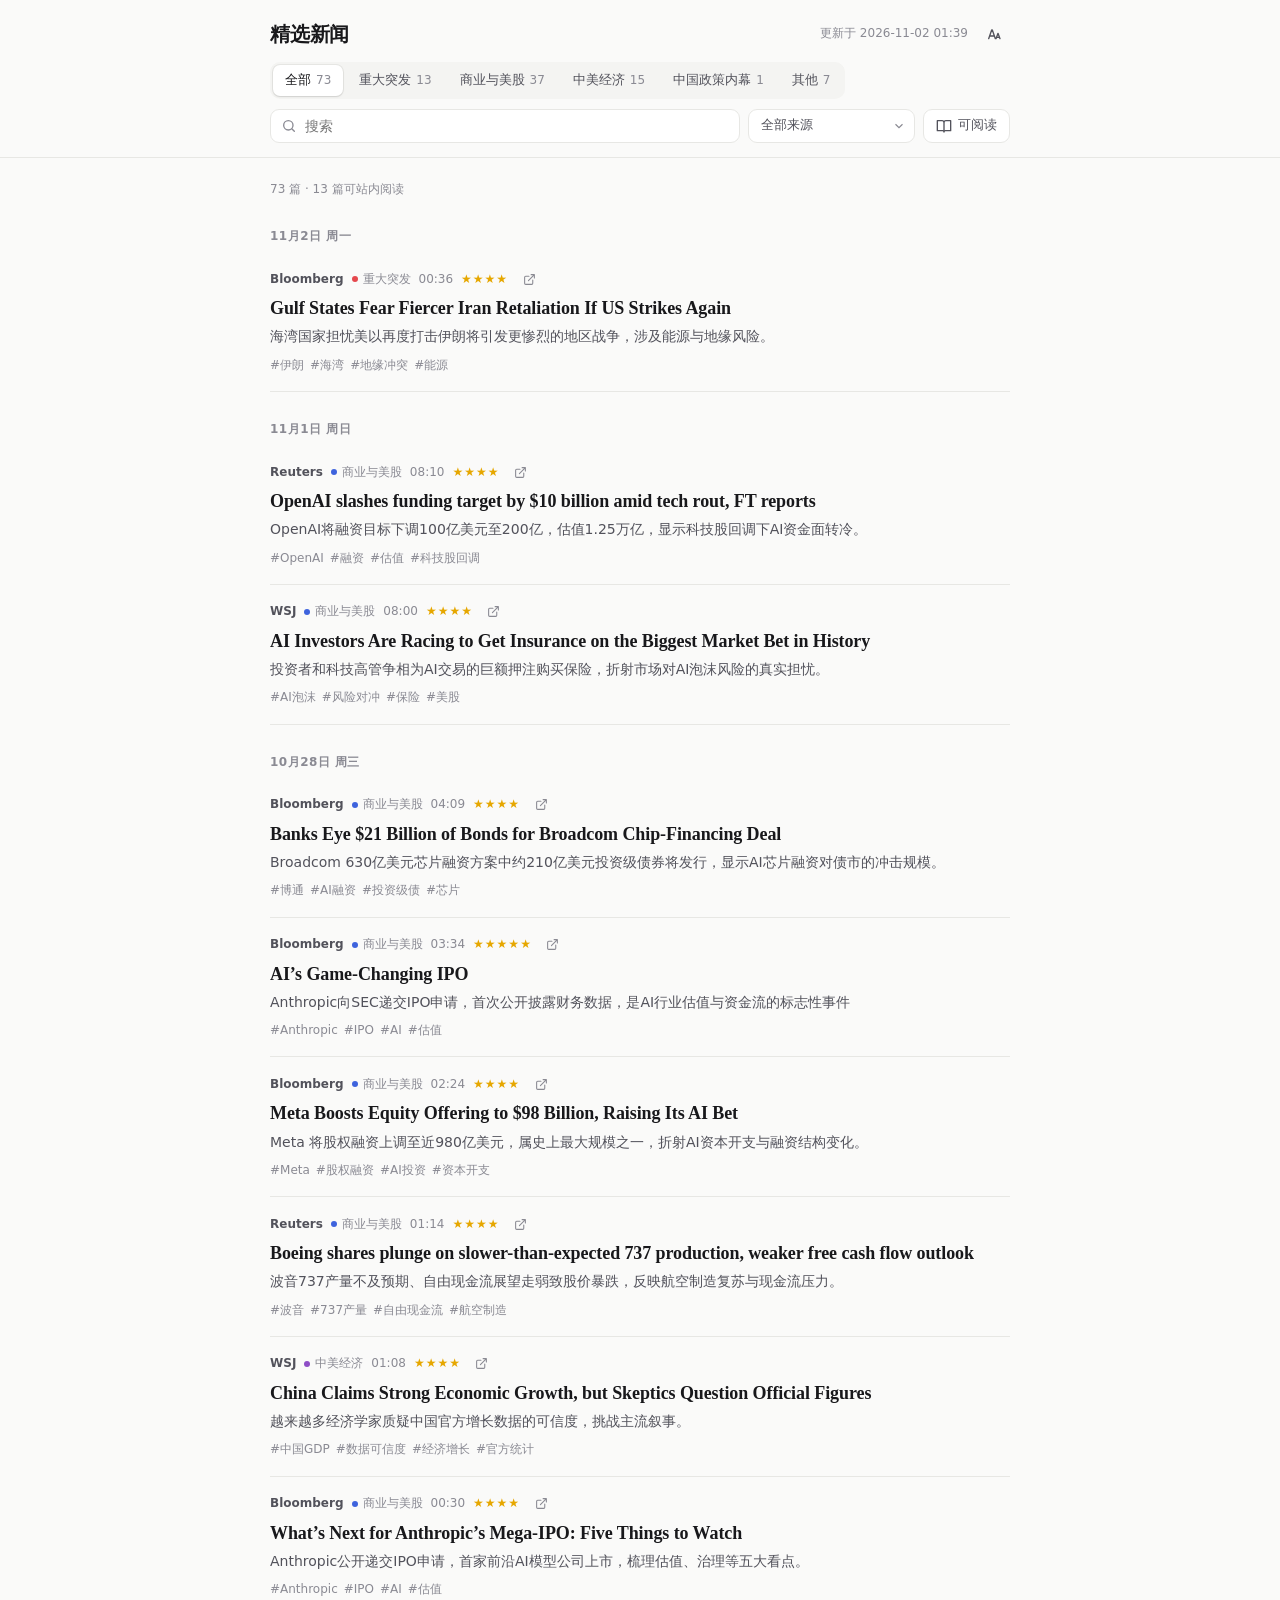
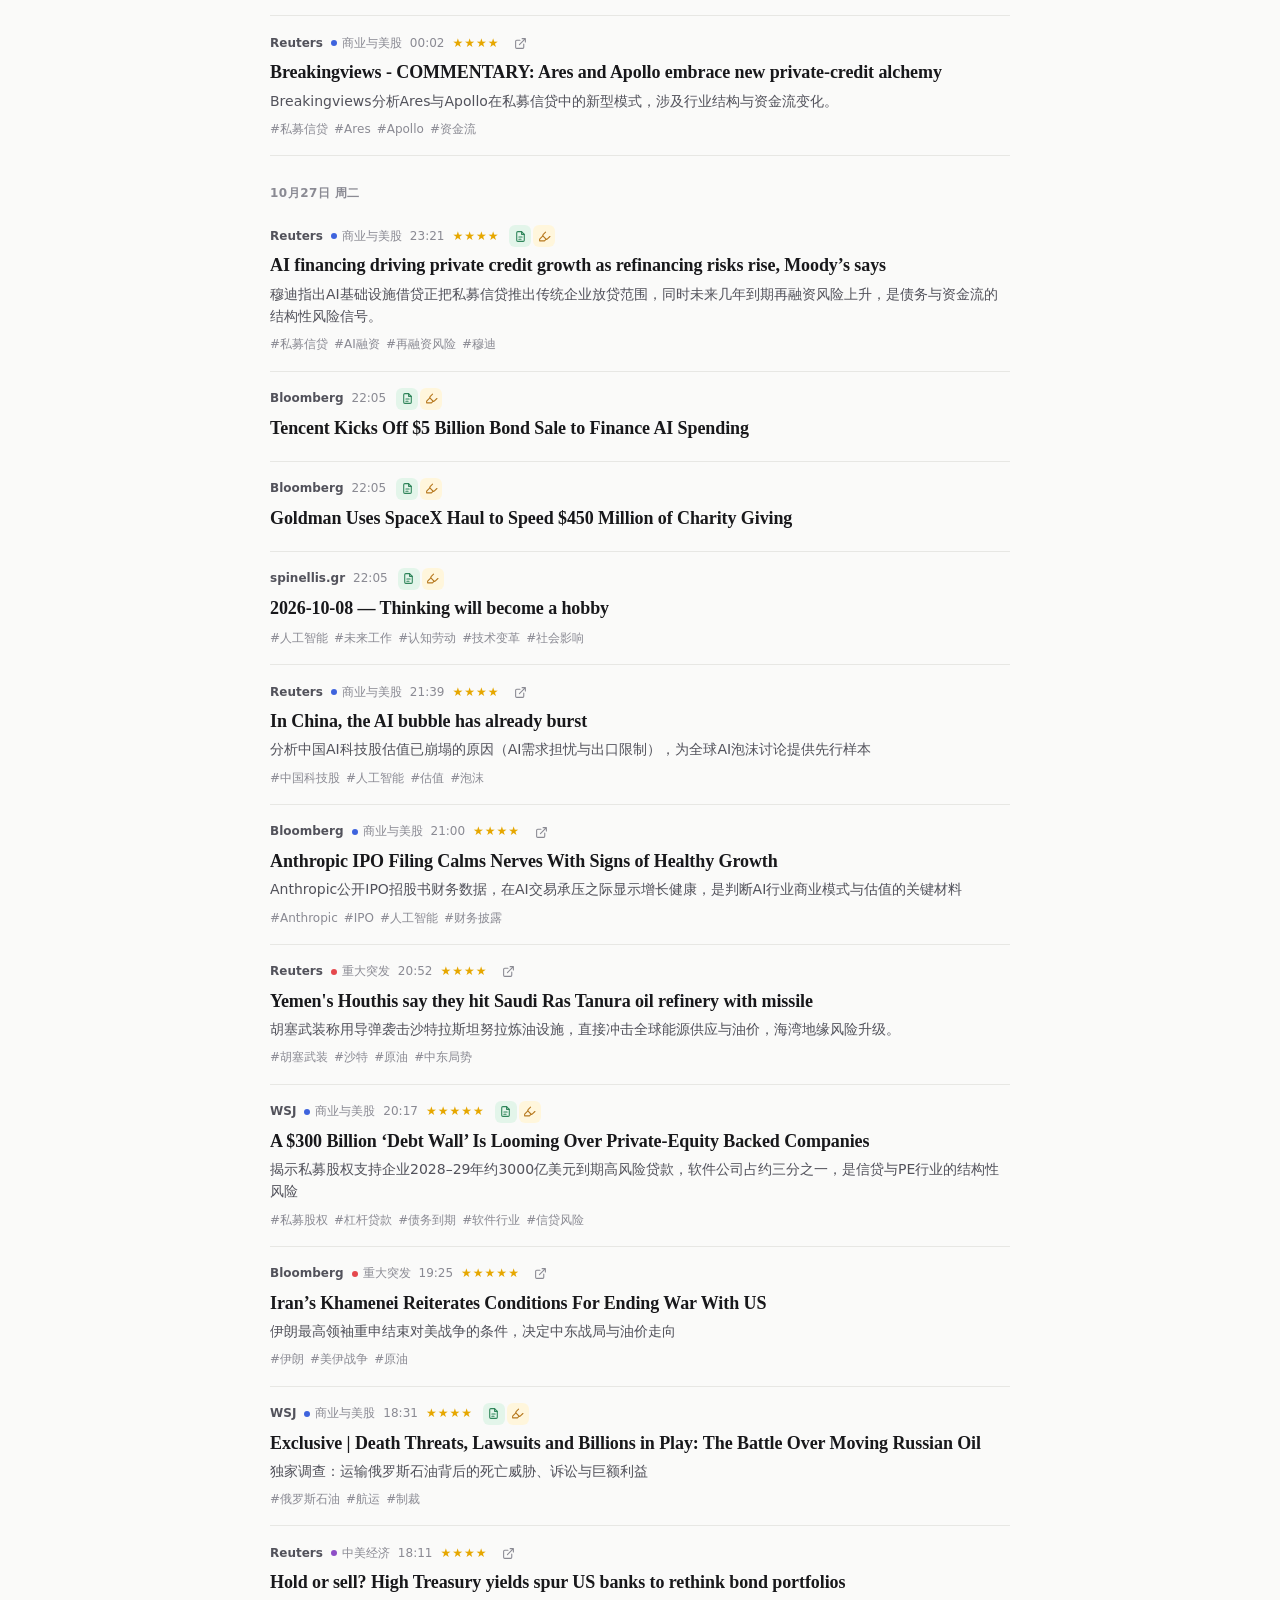
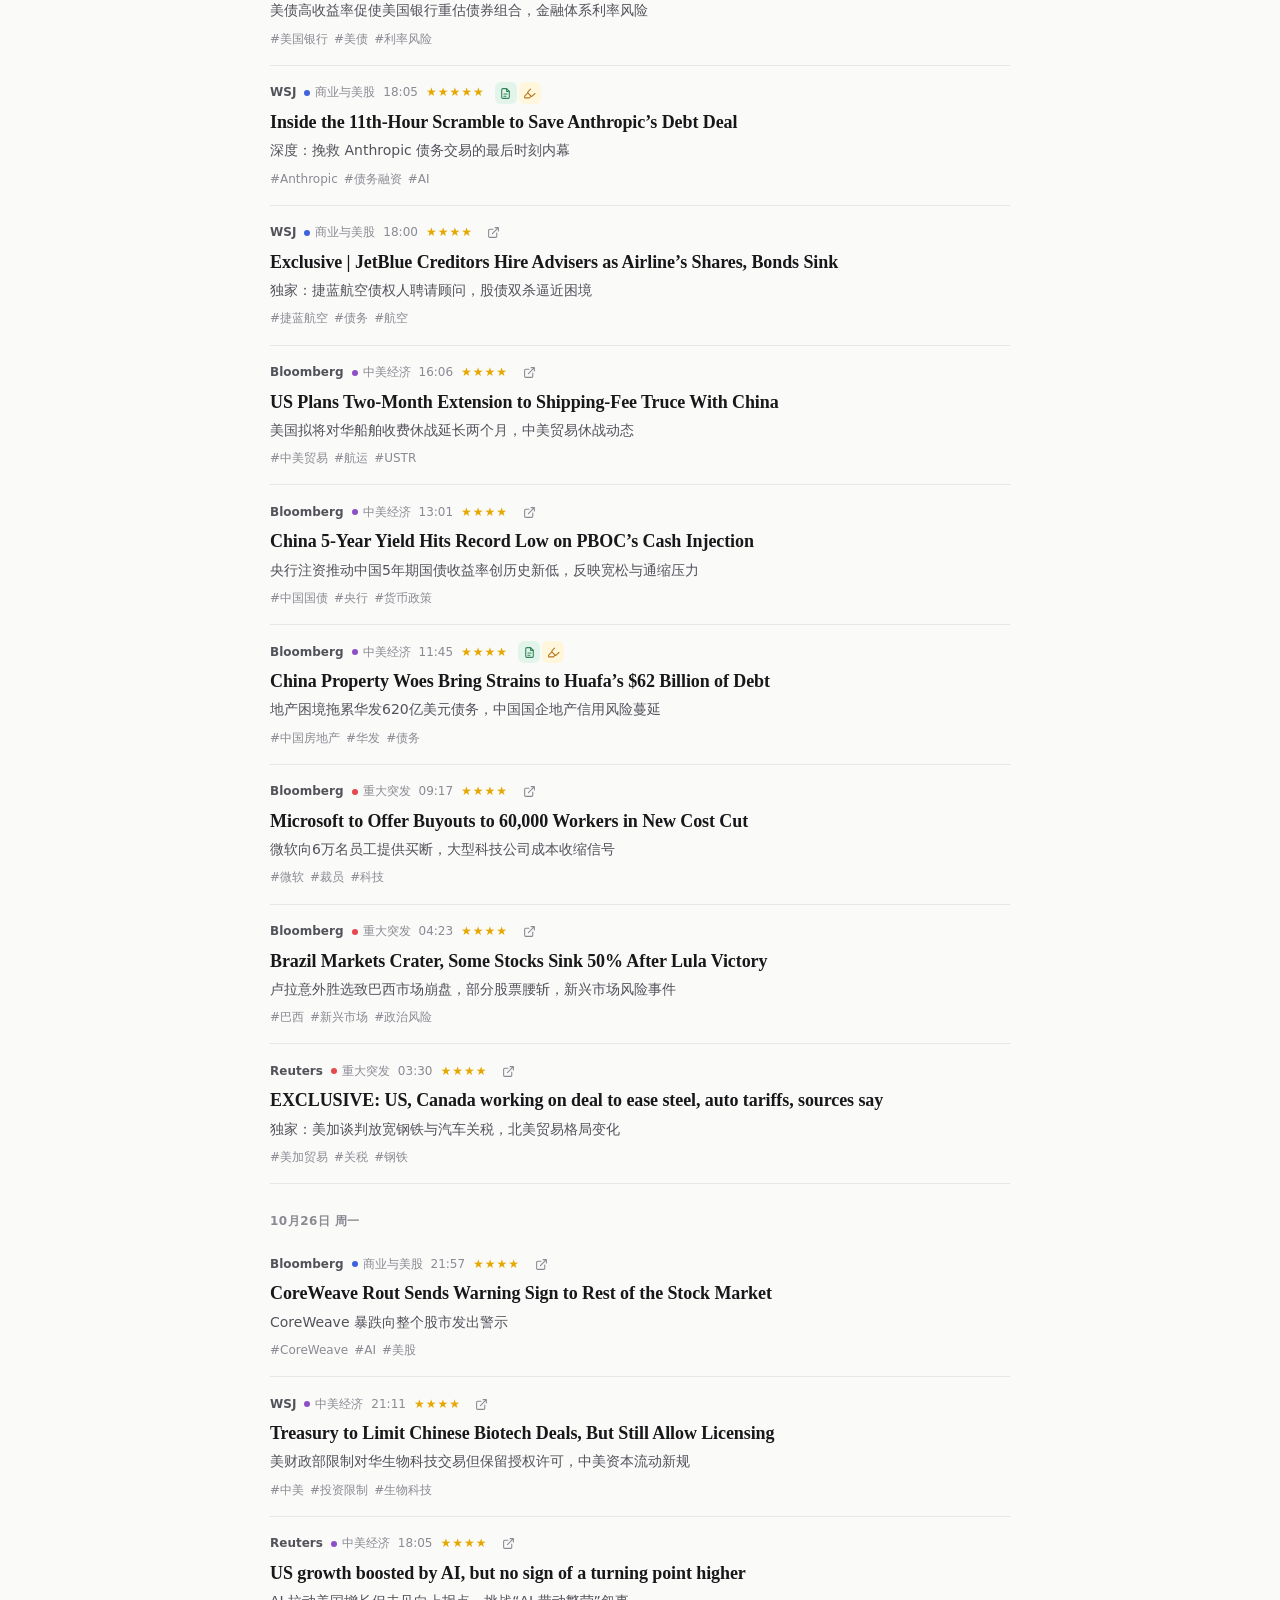
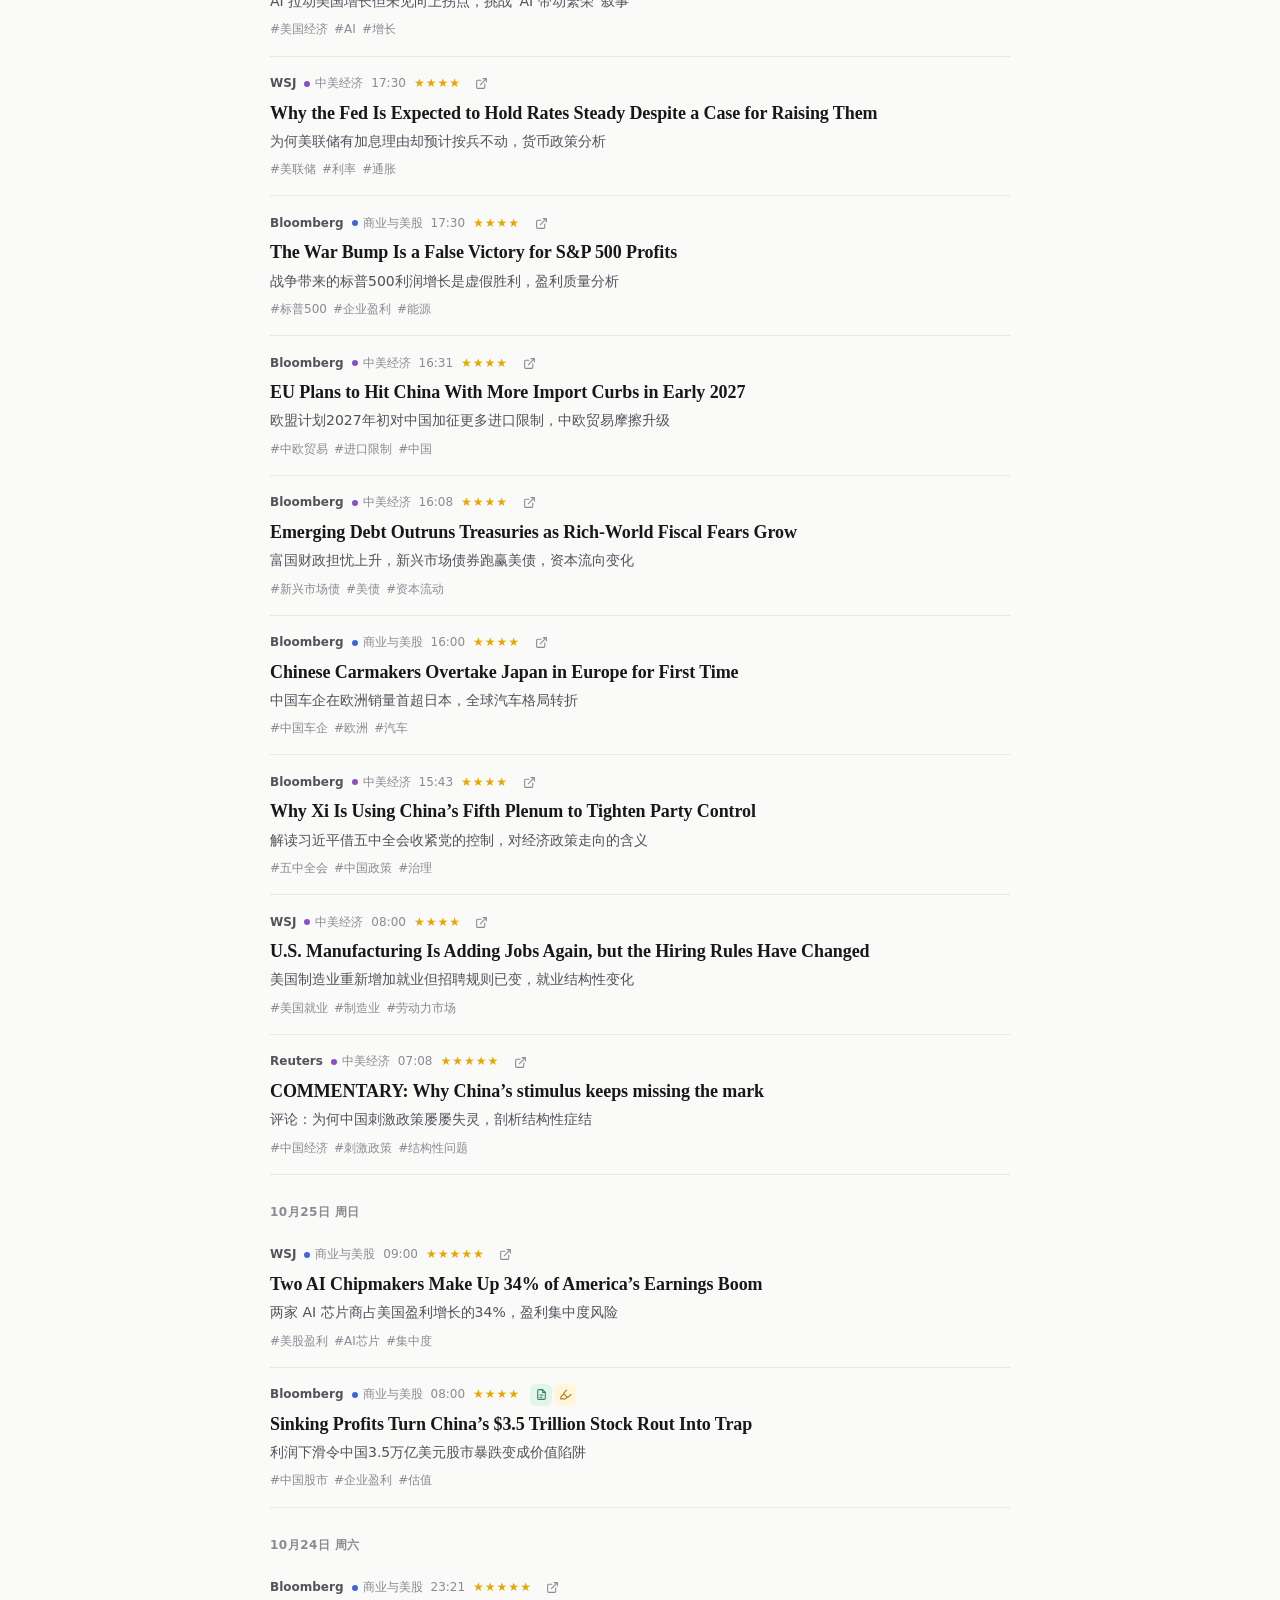
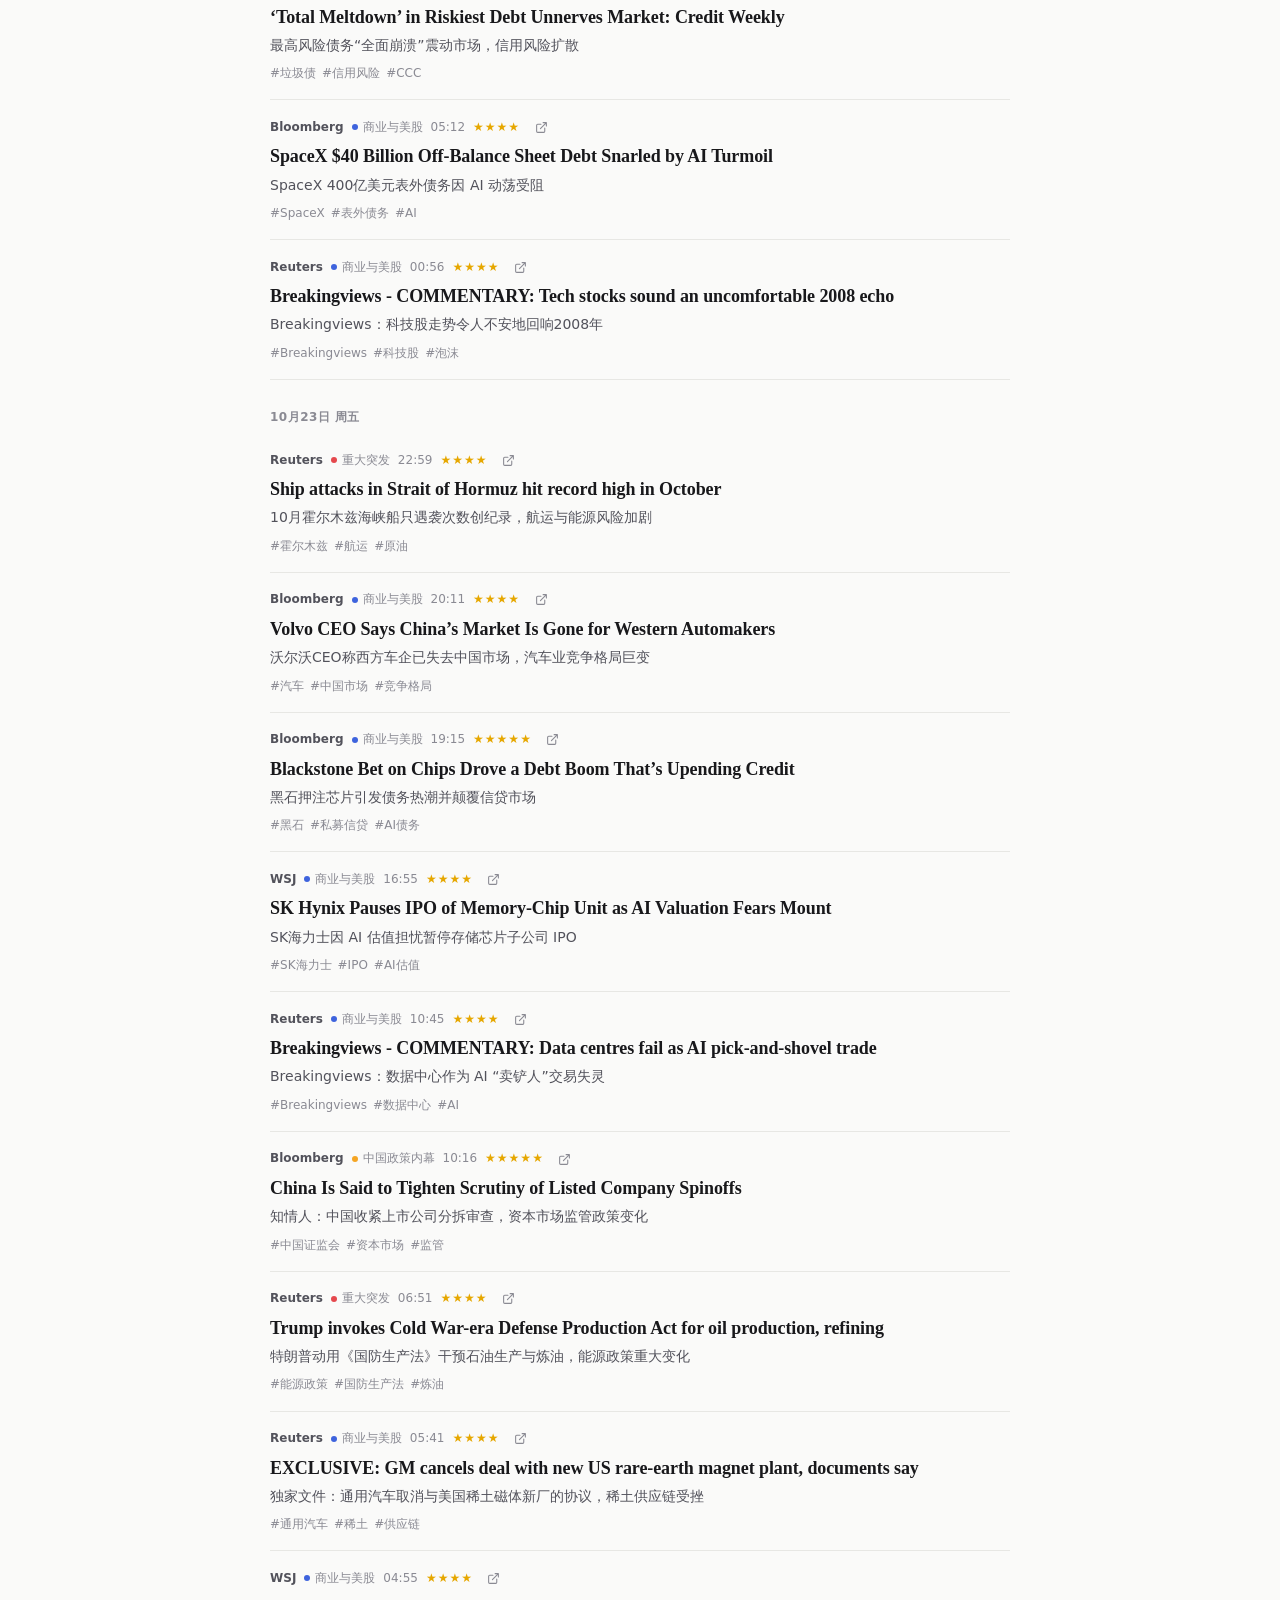
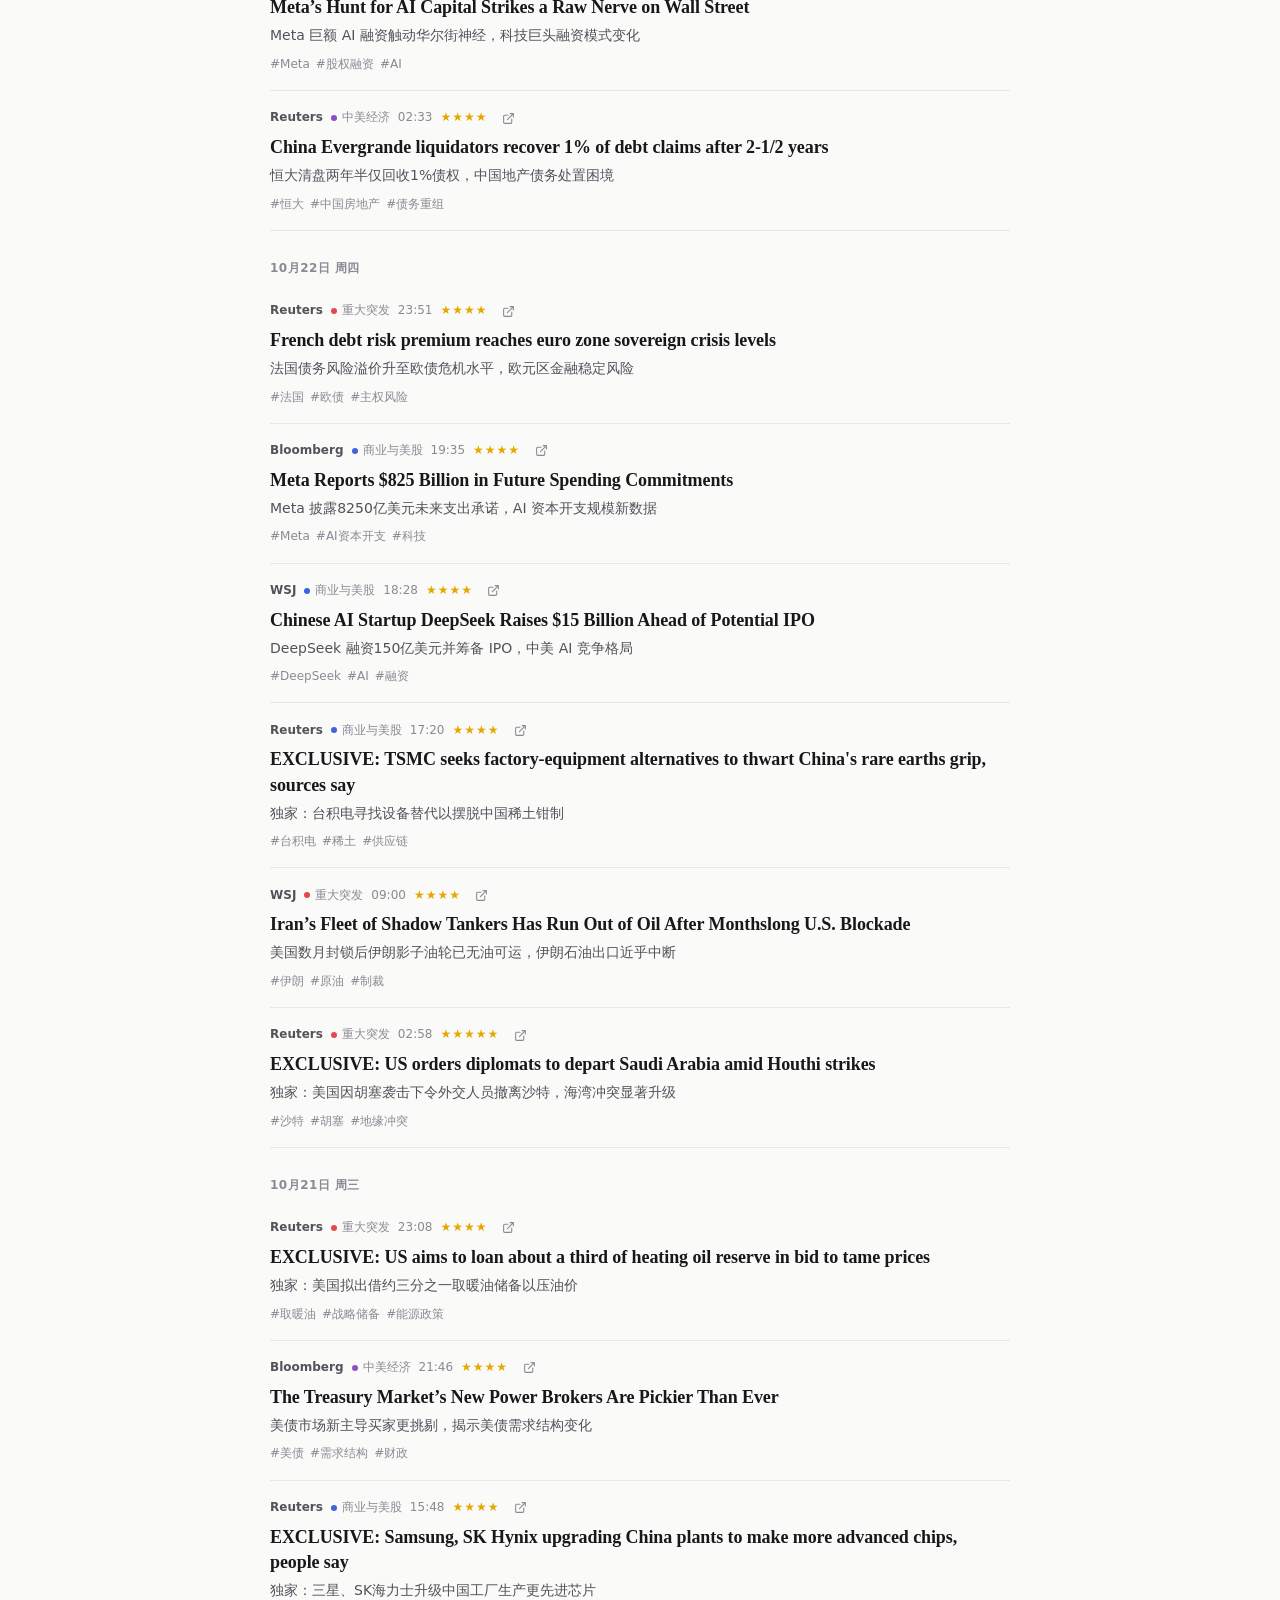
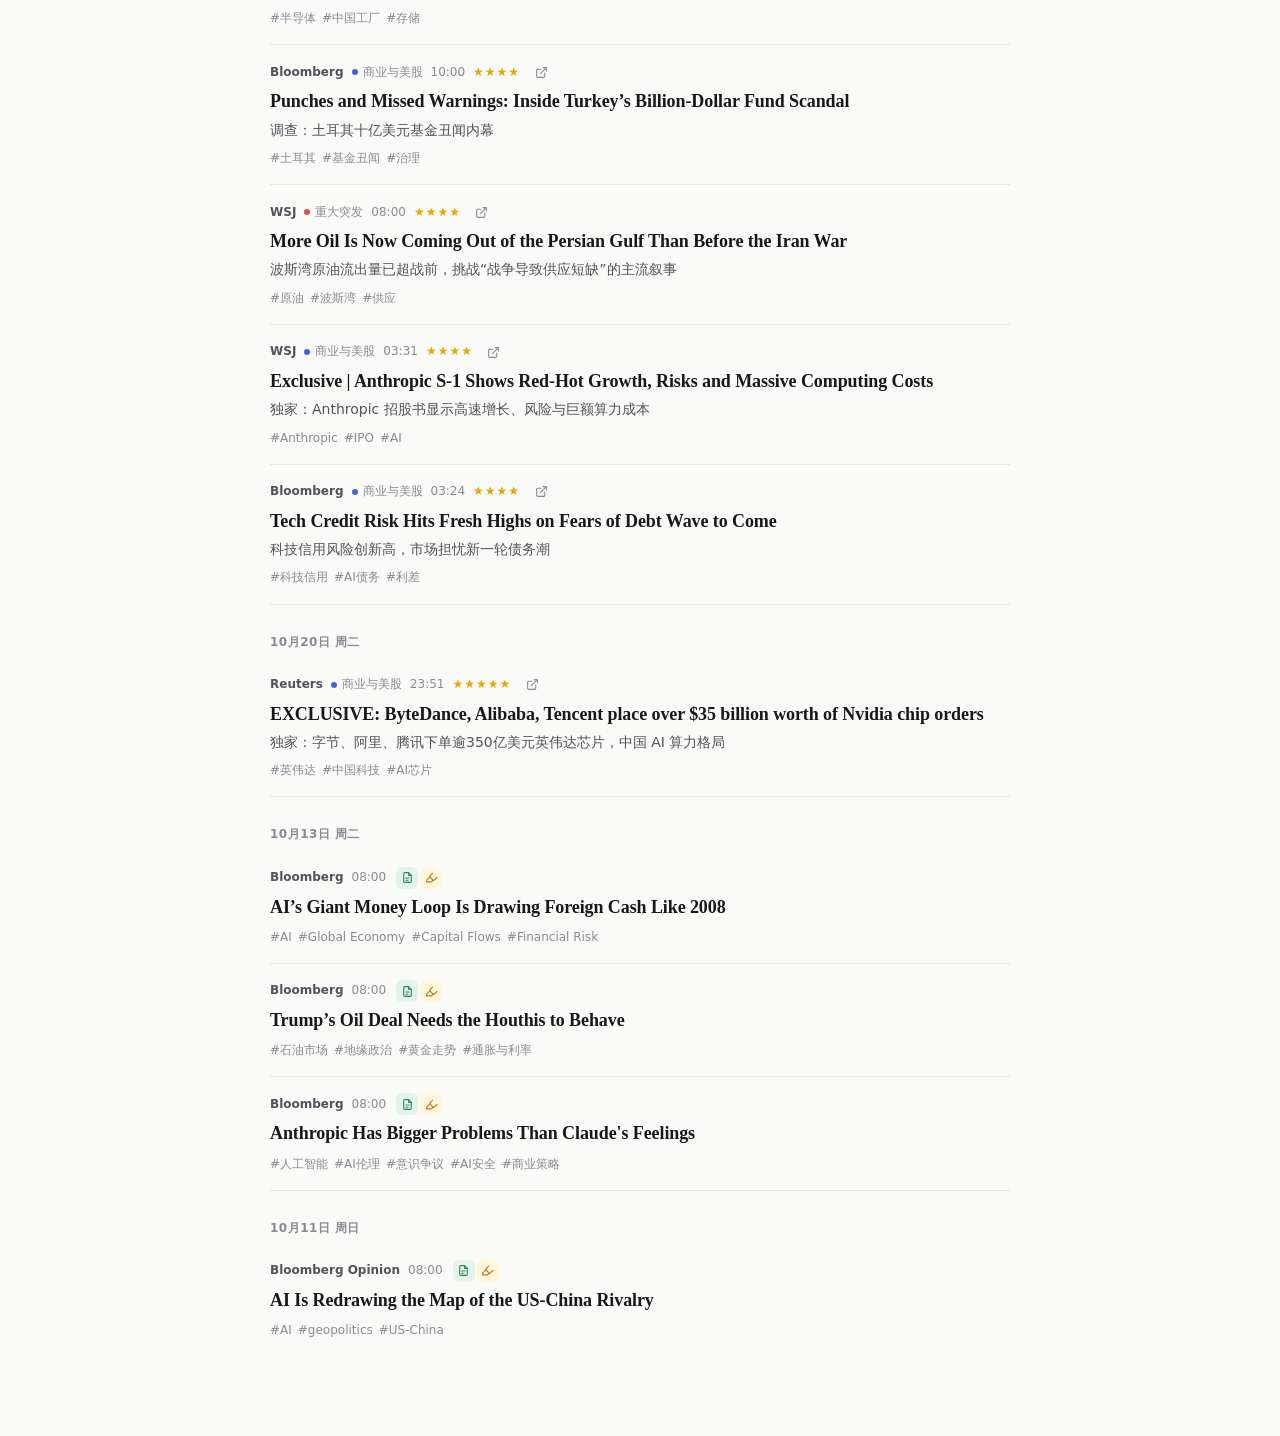
==== commit a94e5bde: "update news" ====
--- a/news/index.html
+++ b/news/index.html
@@ -210,10 +210,10 @@
 <body>
 <div id="app"></div>
 <div class="pop" id="pop"><div class="card" role="dialog"><div class="sheet-handle"></div><div class="bar"><span class="label" id="popLabel">AI 解析</span><button id="popClose" title="关闭 (Esc)" aria-label="关闭"></button></div><div class="pbody" id="popBody"></div><div class="foot">点击高亮查看解析 · <kbd>Esc</kbd> 关闭</div></div></div>
-<script id="data" type="application/json">[{"id": "6ae68371c0f71a1c9a8c9a36", "title": "OpenAI slashes funding target by $10 billion amid tech rout, FT reports", "url": "https://www.reuters.com/business/openai-cuts-funding-target-by-10-billion-ft-reports-2026-10-31/", "source": "Reuters", "author": "", "topic": "business_markets", "score": 4, "reason": "OpenAI将融资目标下调100亿美元至200亿，估值1.25万亿，显示科技股回调下AI资金面转冷。", "summary": "OpenAI has slashed the target for its latest funding round by $10 ​billion and is now seeking to raise $20 ‌billion at a $1.25 trillion valuation, the Financial Times reported on Friday, citing people ...", "tags": ["OpenAI", "融资", "估值", "科技股回调"], "time": "2026-11-01 08:10", "hasText": false, "hasAnalysis": false}, {"id": "6ae68371c0f71a1c9a8c9a35", "title": "AI Investors Are Racing to Get Insurance on the Biggest Market Bet in History", "url": "https://www.wsj.com/finance/stocks/ai-investors-are-racing-to-get-insurance-on-the-biggest-market-bet-in-history-a60e296f", "source": "WSJ", "author": "", "topic": "business_markets", "score": 4, "reason": "投资者和科技高管争相为AI交易的巨额押注购买保险，折射市场对AI泡沫风险的真实担忧。", "summary": "With trillions of dollars riding on the artificial-intelligence trade, investors, traders and even tech executives are hunting for high-stakes protection.", "tags": ["AI泡沫", "风险对冲", "保险", "美股"], "time": "2026-11-01 08:00", "hasText": false, "hasAnalysis": false}, {"id": "6ae10c3d36ba428d3ebb3591", "title": "Banks Eye $21 Billion of Bonds for Broadcom Chip-Financing Deal", "url": "https://www.bloomberg.com/news/articles/2026-10-27/banks-eye-21-billion-of-bonds-for-broadcom-chip-financing-deal", "source": "Bloomberg", "author": "", "topic": "business_markets", "score": 4, "reason": "Broadcom 630亿美元芯片融资方案中约210亿美元投资级债券将发行，显示AI芯片融资对债市的冲击规模。", "summary": "Banks are planning to sell as much as about $21 billion of high-grade bonds as soon as early next year as part of a $63 billion funding package that Broadcom Inc. has pulled together to help finance chips for AI developer Anthropic PBC.", "tags": ["博通", "AI融资", "投资级债", "芯片"], "time": "2026-10-28 04:09", "hasText": false, "hasAnalysis": false}, {"id": "6ae0fdf636ba428d3ebb3570", "title": "AI’s Game-Changing IPO", "url": "https://www.bloomberg.com/news/videos/2026-10-27/ai-s-game-changing-ipo-video", "source": "Bloomberg", "author": "", "topic": "business_markets", "score": 5, "reason": "Anthropic向SEC递交IPO申请，首次公开披露财务数据，是AI行业估值与资金流的标志性事件", "summary": "Anthropic has filed for an IPO with the Securities and Exchange Commission. For the first time, the public can see the AI company’s financials and not only how much money it’s making, but what it’s potentially losing. (Source: Bloomberg)", "tags": ["Anthropic", "IPO", "AI", "估值"], "time": "2026-10-28 03:34", "hasText": false, "hasAnalysis": false}, {"id": "6ae0f72836ba428d3ebb356f", "title": "Meta Boosts Equity Offering to $98 Billion, Raising Its AI Bet", "url": "https://www.bloomberg.com/news/videos/2026-10-27/bloomberg-tech-10-27-2026-video", "source": "Bloomberg", "author": "", "topic": "business_markets", "score": 4, "reason": "Meta 将股权融资上调至近980亿美元，属史上最大规模之一，折射AI资本开支与融资结构变化。", "summary": "Bloomberg’s Ed Ludlow takes a look at Meta's plan to boost its equity offering to almost $98 billion, one of the largest ever, as it raises its bet on AI. Plus, Anthropic's IPO could be a defining test for the AI boom, as its S-1 filing reveals staggering growth, spending and losses. And, Anduril fo", "tags": ["Meta", "股权融资", "AI投资", "资本开支"], "time": "2026-10-28 02:24", "hasText": false, "hasAnalysis": false}, {"id": "6ae0e9a836ba428d3ebb3551", "title": "Boeing shares plunge on slower-than-expected 737 production, weaker free cash flow outlook", "url": "https://www.reuters.com/business/aerospace-defense/boeing-jetliner-production-challenges-weigh-third-quarter-results-2026-10-27/", "source": "Reuters", "author": "", "topic": "business_markets", "score": 4, "reason": "波音737产量不及预期、自由现金流展望走弱致股价暴跌，反映航空制造复苏与现金流压力。", "summary": "", "tags": ["波音", "737产量", "自由现金流", "航空制造"], "time": "2026-10-28 01:14", "hasText": false, "hasAnalysis": false}, {"id": "6ae0dbac36ba428d3ebb352d", "title": "China Claims Strong Economic Growth, but Skeptics Question Official Figures", "url": "https://www.wsj.com/economy/china-claims-strong-economic-growth-but-skeptics-question-official-figures-22e583db", "source": "WSJ", "author": "", "topic": "china_us_economy", "score": 4, "reason": "越来越多经济学家质疑中国官方增长数据的可信度，挑战主流叙事。", "summary": "Beijing has reported robust growth this year, but a growing chorus of economists are asking if the numbers accurate.", "tags": ["中国GDP", "数据可信度", "经济增长", "官方统计"], "time": "2026-10-28 01:08", "hasText": false, "hasAnalysis": false}, {"id": "6ae0d52236ba428d3ebb350d", "title": "What’s Next for Anthropic’s Mega-IPO: Five Things to Watch", "url": "https://www.bloomberg.com/news/articles/2026-10-27/what-s-next-for-anthropic-s-mega-ipo-five-things-to-watch", "source": "Bloomberg", "author": "", "topic": "business_markets", "score": 4, "reason": "Anthropic公开递交IPO申请，首家前沿AI模型公司上市，梳理估值、治理等五大看点。", "summary": "Anthropic PBC filed publicly for an initial public offering, a major milestone ahead of the first-ever listing of a frontier AI model company. Here are five things investors should be looking for in the weeks ahead.", "tags": ["Anthropic", "IPO", "AI", "估值"], "time": "2026-10-28 00:30", "hasText": false, "hasAnalysis": false}, {"id": "6ae0ce0236ba428d3ebb34fb", "title": "Breakingviews - COMMENTARY: Ares and Apollo embrace new private-credit alchemy", "url": "https://www.reuters.com/commentary/breakingviews/ares-apollo-embrace-new-private-credit-alchemy-2026-10-27/", "source": "Reuters", "author": "", "topic": "business_markets", "score": 4, "reason": "Breakingviews分析Ares与Apollo在私募信贷中的新型模式，涉及行业结构与资金流变化。", "summary": "", "tags": ["私募信贷", "Ares", "Apollo", "资金流"], "time": "2026-10-28 00:02", "hasText": false, "hasAnalysis": false}, {"id": "6ae0c17b36ba428d3ebb34b3", "title": "AI financing driving private credit growth as refinancing risks rise, Moody’s says", "url": "https://www.reuters.com/legal/transactional/ai-financing-driving-private-credit-growth-refinancing-risks-rise-moodys-says-2026-10-27/", "source": "Reuters", "author": "", "topic": "business_markets", "score": 4, "reason": "穆迪指出AI基础设施借贷正把私募信贷推出传统企业放贷范围，同时未来几年到期再融资风险上升，是债务与资金流的结构性风险信号。", "summary": "穆迪预计五大美国超大规模云厂商与CoreWeave 2027年资本开支近1万亿美元，融资来自现金流、债务及合资、特殊目的实体。2027至2029年到期贷款将考验弱势借款人再融资能力，循环融资风险也受关注。", "tags": ["私募信贷", "AI融资", "再融资风险", "穆迪"], "time": "2026-10-27 23:21", "hasText": true, "hasAnalysis": true}, {"id": "6ae0af92ac257d9262f09c7a", "title": "Tencent Kicks Off $5 Billion Bond Sale to Finance AI Spending", "url": "https://www.bloomberg.com/news/articles/2026-10-13/tencent-kicks-off-5-billion-bond-sale-to-finance-ai-spending?srnd=phx-technology", "source": "Bloomberg", "author": "Janice Huang", "topic": "", "score": null, "reason": "", "summary": "腾讯启动美元和离岸人民币债券发行，规模约 50 亿美元，主要用于采购芯片等 AI 资本开支。10 年和 20 年期美元债初始指导价约为美债加 115 和 140 个基点，离岸人民币 10 年、30 年期约 2.9% 和 3.5%。这是全球科技公司为 AI 举债潮的一部分，但投资者对数据中心与模型投入能否带来足够回报的担忧也在上升。", "tags": [], "time": "2026-10-27 22:05", "hasText": true, "hasAnalysis": true}, {"id": "6ae0af93ac257d9262f09c7b", "title": "Goldman Uses SpaceX Haul to Speed $450 Million of Charity Giving", "url": "https://www.bloomberg.com/news/articles/2026-10-13/goldman-uses-spacex-haul-to-speed-450-million-of-charity-giving?srnd=phx-finance", "source": "Bloomberg", "author": "Denitsa Tsekova, Todd Gillespie", "topic": "", "score": null, "reason": "", "summary": "SpaceX 以 1.77 万亿美元估值上市后，高盛帮早年入股的富裕客户获得巨额回报，自己也分得数亿美元。高盛把这笔意外收入用于提前进行 4.5 亿美元慈善捐赠以节税，令三季度摊薄每股收益减少约 1 美元。此事也显示高盛逾 4 万亿美元的资管与财富管理部门为客户争取上市前投资机会的能力。", "tags": [], "time": "2026-10-27 22:05", "hasText": true, "hasAnalysis": true}, {"id": "6ae0af93ac257d9262f09c7d", "title": "2026-10-08 — Thinking will become a hobby", "url": "https://www.spinellis.gr/blog/20261008/?li261008", "source": "spinellis.gr", "author": "Diomidis Spinellis", "topic": "", "score": null, "reason": "", "summary": "作者 Spinellis 认为，AI 在性能、成本和全天候可用性上全面压过人类，大部分认知工作将被取代。知识工作者的反抗会比以往技术革命更激烈，政府也会试图用监管和税收限制 AI，但大概率挡不住。他的结论是：思考作为谋生手段会萎缩，最终像打猎一样变成一种闲暇爱好。", "tags": ["人工智能", "未来工作", "认知劳动", "技术变革", "社会影响"], "time": "2026-10-27 22:05", "hasText": true, "hasAnalysis": true}, {"id": "6ae0a992ac257d9262f09c23", "title": "In China, the AI bubble has already burst", "url": "https://www.reuters.com/world/china/china-ai-bubble-has-already-burst-2026-10-26/", "source": "Reuters", "author": "", "topic": "business_markets", "score": 4, "reason": "分析中国AI科技股估值已崩塌的原因（AI需求担忧与出口限制），为全球AI泡沫讨论提供先行样本", "summary": "While global tech stocks teeter, in China they have already crashed as lofty valuations collapse under worries about AI demand and curbs on Chinese exports.", "tags": ["中国科技股", "人工智能", "估值", "泡沫"], "time": "2026-10-27 21:39", "hasText": false, "hasAnalysis": false}, {"id": "6ae0a992ac257d9262f09c24", "title": "Anthropic IPO Filing Calms Nerves With Signs of Healthy Growth", "url": "https://www.bloomberg.com/news/articles/2026-10-27/anthropic-ipo-filing-calms-nerves-with-signs-of-healthy-growth", "source": "Bloomberg", "author": "", "topic": "business_markets", "score": 4, "reason": "Anthropic公开IPO招股书财务数据，在AI交易承压之际显示增长健康，是判断AI行业商业模式与估值的关键材料", "summary": "Anthropic PBC set itself a challenge by opening its books to prospective IPO investors right after a punishing week for the artificial intelligence trade. When Wall Street took a close look, it generally liked what it saw.", "tags": ["Anthropic", "IPO", "人工智能", "财务披露"], "time": "2026-10-27 21:00", "hasText": false, "hasAnalysis": false}, {"id": "6ae0b20eac257d9262f09c82", "title": "Yemen's Houthis say they hit Saudi Ras Tanura oil refinery with missile", "url": "https://www.reuters.com/business/energy/yemens-houthis-say-they-launched-an-attack-saudi-ras-tanura-oil-refinery-2026-10-27/", "source": "Reuters", "author": "", "topic": "breaking", "score": 4, "reason": "胡塞武装称用导弹袭击沙特拉斯坦努拉炼油设施，直接冲击全球能源供应与油价，海湾地缘风险升级。", "summary": "", "tags": ["胡塞武装", "沙特", "原油", "中东局势"], "time": "2026-10-27 20:52", "hasText": false, "hasAnalysis": false}, {"id": "6ae0a992ac257d9262f09c22", "title": "A $300 Billion ‘Debt Wall’ Is Looming Over Private-Equity Backed Companies", "url": "https://www.wsj.com/finance/investing/a-300-billion-debt-wall-is-looming-over-private-equity-backed-companies-d6359497", "source": "WSJ", "author": "", "topic": "business_markets", "score": 5, "reason": "揭示私募股权支持企业2028–29年约3000亿美元到期高风险贷款，软件公司占约三分之一，是信贷与PE行业的结构性风险", "summary": "私募股权持有公司面临约3000亿美元债务墙：2028年到期约1400亿、2029年约1600亿，而2023–2025年平均两年到期量约600亿。软件公司约占三分之一，约四分之一为CCC+及以下。利率上升使再融资更难，基金正谈判展期，否则可能被债权人接管。", "tags": ["私募股权", "杠杆贷款", "债务到期", "软件行业", "信贷风险"], "time": "2026-10-27 20:17", "hasText": true, "hasAnalysis": true}, {"id": "6ae0aa99ac257d9262f09c26", "title": "Iran’s Khamenei Reiterates Conditions For Ending War With US", "url": "https://www.bloomberg.com/news/articles/2026-10-27/iran-s-supreme-leader-and-top-security-chief-discuss-war-hormuz-mvqlnngi", "source": "Bloomberg", "author": "", "topic": "breaking", "score": 5, "reason": "伊朗最高领袖重申结束对美战争的条件，决定中东战局与油价走向", "summary": "Iran’s Supreme Leader reiterated his country’s conditions for ending the war with the US, amid a regional diplomatic push to avert a fresh round of fighting in the Persian Gulf.", "tags": ["伊朗", "美伊战争", "原油"], "time": "2026-10-27 19:25", "hasText": false, "hasAnalysis": false}, {"id": "6ae0ab15ac257d9262f09c55", "title": "Exclusive | Death Threats, Lawsuits and Billions in Play: The Battle Over Moving Russian Oil", "url": "https://www.wsj.com/world/russia/death-threats-lawsuits-and-billions-in-play-the-battle-over-moving-russian-oil-1daea5ce", "source": "WSJ", "author": "", "topic": "business_markets", "score": 4, "reason": "独家调查：运输俄罗斯石油背后的死亡威胁、诉讼与巨额利益", "summary": "一名前德银高管起诉受制裁的俄罗斯石油交易商Coral网络，阿联酋法院已冻结对方逾7亿美元俄能源销售收入。案件揭示制裁下俄每年超1500亿美元原油和燃料出口的中间商运作与资金规模。", "tags": ["俄罗斯石油", "航运", "制裁"], "time": "2026-10-27 18:31", "hasText": true, "hasAnalysis": true}, {"id": "6ae0aa99ac257d9262f09c3a", "title": "Hold or sell? High Treasury yields spur US banks to rethink bond portfolios", "url": "https://www.reuters.com/legal/transactional/hold-or-sell-high-treasury-yields-spur-us-banks-rethink-bond-portfolios-2026-10-27/", "source": "Reuters", "author": "", "topic": "china_us_economy", "score": 4, "reason": "美债高收益率促使美国银行重估债券组合，金融体系利率风险", "summary": "", "tags": ["美国银行", "美债", "利率风险"], "time": "2026-10-27 18:11", "hasText": false, "hasAnalysis": false}, {"id": "6ae0aa99ac257d9262f09c42", "title": "Inside the 11th-Hour Scramble to Save Anthropic’s Debt Deal", "url": "https://www.wsj.com/articles/inside-the-11th-hour-scramble-to-save-anthropics-debt-deal-1c8ad883", "source": "WSJ", "author": "", "topic": "business_markets", "score": 5, "reason": "深度：挽救 Anthropic 债务交易的最后时刻内幕", "summary": "博通CEO陈福阳为Anthropic促成总额630亿美元的芯片租赁融资，创史上最大AI债务交易。银行因利率上升和AI风险敞口担忧，要求更好条款才肯出资420亿美元，博通最终接受更高利率并提供违约担保。", "tags": ["Anthropic", "债务融资", "AI"], "time": "2026-10-27 18:05", "hasText": true, "hasAnalysis": true}, {"id": "6ae0ab15ac257d9262f09c54", "title": "Exclusive | JetBlue Creditors Hire Advisers as Airline’s Shares, Bonds Sink", "url": "https://www.wsj.com/pro/bankruptcy/jetblue-creditors-huddle-with-restructuring-adviser-as-bonds-shares-sink-43866c42", "source": "WSJ", "author": "", "topic": "business_markets", "score": 4, "reason": "独家：捷蓝航空债权人聘请顾问，股债双杀逼近困境", "summary": "", "tags": ["捷蓝航空", "债务", "航空"], "time": "2026-10-27 18:00", "hasText": false, "hasAnalysis": false}, {"id": "6ae0aa99ac257d9262f09c31", "title": "US Plans Two-Month Extension to Shipping-Fee Truce With China", "url": "https://www.bloomberg.com/news/articles/2026-10-27/us-plans-two-month-extension-to-shipping-fee-truce-with-china", "source": "Bloomberg", "author": "", "topic": "china_us_economy", "score": 4, "reason": "美国拟将对华船舶收费休战延长两个月，中美贸易休战动态", "summary": "The US may extend a pause on charges for Chinese-linked ships for calling at American ports by two months, following efforts to iron out broader trade issues between the two economies.", "tags": ["中美贸易", "航运", "USTR"], "time": "2026-10-27 16:06", "hasText": false, "hasAnalysis": false}, {"id": "6ae0ab15ac257d9262f09c4c", "title": "China 5-Year Yield Hits Record Low on PBOC’s Cash Injection", "url": "https://www.bloomberg.com/news/articles/2026-10-27/china-5-year-yield-hits-record-low-on-pboc-s-cash-injection", "source": "Bloomberg", "author": "", "topic": "china_us_economy", "score": 4, "reason": "央行注资推动中国5年期国债收益率创历史新低，反映宽松与通缩压力", "summary": "", "tags": ["中国国债", "央行", "货币政策"], "time": "2026-10-27 13:01", "hasText": false, "hasAnalysis": false}, {"id": "6ae0aa99ac257d9262f09c33", "title": "China Property Woes Bring Strains to Huafa’s $62 Billion of Debt", "url": "https://www.bloomberg.com/news/articles/2026-10-27/china-property-woes-crisis-zhuhai-huafa-62-billion-debt-zhuhai-tower-guangdong", "source": "Bloomberg", "author": "", "topic": "china_us_economy", "score": 4, "reason": "地产困境拖累华发620亿美元债务，中国国企地产信用风险蔓延", "summary": "珠海华发集团有两款信托产品逾期兑付，并请求至少三家银行展期贷款。公司有息负债4130亿元，是自万科约一年前展期以来，最大的高度依赖地产的企业寻求延后还款，显示房地产债务困境仍在扩散。", "tags": ["中国房地产", "华发", "债务"], "time": "2026-10-27 11:45", "hasText": true, "hasAnalysis": true}, {"id": "6ae0ab15ac257d9262f09c4b", "title": "Microsoft to Offer Buyouts to 60,000 Workers in New Cost Cut", "url": "https://www.bloomberg.com/news/articles/2026-10-26/microsoft-to-offer-buyouts-to-60-000-workers-in-latest-cost-cut", "source": "Bloomberg", "author": "", "topic": "breaking", "score": 4, "reason": "微软向6万名员工提供买断，大型科技公司成本收缩信号", "summary": "", "tags": ["微软", "裁员", "科技"], "time": "2026-10-27 09:17", "hasText": false, "hasAnalysis": false}, {"id": "6ae0aa99ac257d9262f09c2d", "title": "Brazil Markets Crater, Some Stocks Sink 50% After Lula Victory", "url": "https://www.bloomberg.com/news/articles/2026-10-26/brazil-markets-brace-for-rout-on-lula-s-improbable-election-win", "source": "Bloomberg", "author": "", "topic": "breaking", "score": 4, "reason": "卢拉意外胜选致巴西市场崩盘，部分股票腰斩，新兴市场风险事件", "summary": "", "tags": ["巴西", "新兴市场", "政治风险"], "time": "2026-10-27 04:23", "hasText": false, "hasAnalysis": false}, {"id": "6ae0aa99ac257d9262f09c2f", "title": "EXCLUSIVE: US, Canada working on deal to ease steel, auto tariffs, sources say", "url": "https://www.reuters.com/world/us-canada-working-deal-ease-steel-auto-tariffs-sources-say-2026-10-26/", "source": "Reuters", "author": "", "topic": "breaking", "score": 4, "reason": "独家：美加谈判放宽钢铁与汽车关税，北美贸易格局变化", "summary": "", "tags": ["美加贸易", "关税", "钢铁"], "time": "2026-10-27 03:30", "hasText": false, "hasAnalysis": false}, {"id": "6ae0ab15ac257d9262f09c53", "title": "CoreWeave Rout Sends Warning Sign to Rest of the Stock Market", "url": "https://www.bloomberg.com/news/articles/2026-10-26/coreweave-rout-sends-warning-sign-to-rest-of-the-stock-market", "source": "Bloomberg", "author": "", "topic": "business_markets", "score": 4, "reason": "CoreWeave 暴跌向整个股市发出警示", "summary": "", "tags": ["CoreWeave", "AI", "美股"], "time": "2026-10-26 21:57", "hasText": false, "hasAnalysis": false}, {"id": "6ae0aa99ac257d9262f09c32", "title": "Treasury to Limit Chinese Biotech Deals, But Still Allow Licensing", "url": "https://www.wsj.com/pro/venture-capital/treasury-to-limit-chinese-biotech-deals-but-still-allow-licensing-36a38e48", "source": "WSJ", "author": "", "topic": "china_us_economy", "score": 4, "reason": "美财政部限制对华生物科技交易但保留授权许可，中美资本流动新规", "summary": "", "tags": ["中美", "投资限制", "生物科技"], "time": "2026-10-26 21:11", "hasText": false, "hasAnalysis": false}, {"id": "6ae0aa99ac257d9262f09c37", "title": "US growth boosted by AI, but no sign of a turning point higher", "url": "https://www.reuters.com/world/us/us-growth-boosted-by-ai-no-sign-turning-point-higher-2026-10-26/", "source": "Reuters", "author": "", "topic": "china_us_economy", "score": 4, "reason": "AI 拉动美国增长但未见向上拐点，挑战“AI 带动繁荣”叙事", "summary": "", "tags": ["美国经济", "AI", "增长"], "time": "2026-10-26 18:05", "hasText": false, "hasAnalysis": false}, {"id": "6ae0aa99ac257d9262f09c38", "title": "Why the Fed Is Expected to Hold Rates Steady Despite a Case for Raising Them", "url": "https://www.wsj.com/economy/central-banking/why-the-fed-is-expected-to-hold-rates-steady-despite-a-case-for-raising-them-3761e47f", "source": "WSJ", "author": "", "topic": "china_us_economy", "score": 4, "reason": "为何美联储有加息理由却预计按兵不动，货币政策分析", "summary": "", "tags": ["美联储", "利率", "通胀"], "time": "2026-10-26 17:30", "hasText": false, "hasAnalysis": false}, {"id": "6ae0aa99ac257d9262f09c44", "title": "The War Bump Is a False Victory for S&P 500 Profits", "url": "https://www.bloomberg.com/opinion/articles/2026-10-26/the-war-bump-is-a-false-victory-for-s-p-500-profits", "source": "Bloomberg", "author": "", "topic": "business_markets", "score": 4, "reason": "战争带来的标普500利润增长是虚假胜利，盈利质量分析", "summary": "", "tags": ["标普500", "企业盈利", "能源"], "time": "2026-10-26 17:30", "hasText": false, "hasAnalysis": false}, {"id": "6ae0aa99ac257d9262f09c30", "title": "EU Plans to Hit China With More Import Curbs in Early 2027", "url": "https://www.bloomberg.com/news/articles/2026-10-26/eu-plans-to-hit-china-with-more-import-curbs-in-early-2027", "source": "Bloomberg", "author": "", "topic": "china_us_economy", "score": 4, "reason": "欧盟计划2027年初对中国加征更多进口限制，中欧贸易摩擦升级", "summary": "The European Union is planning to use safeguard measures to cut imports of products from sectors including chemicals, furniture and machinery from China, according to people familiar with the matter.", "tags": ["中欧贸易", "进口限制", "中国"], "time": "2026-10-26 16:31", "hasText": false, "hasAnalysis": false}, {"id": "6ae0aa99ac257d9262f09c39", "title": "Emerging Debt Outruns Treasuries as Rich-World Fiscal Fears Grow", "url": "https://www.bloomberg.com/news/articles/2026-10-25/emerging-debt-outruns-treasuries-as-rich-world-fiscal-fears-grow", "source": "Bloomberg", "author": "", "topic": "china_us_economy", "score": 4, "reason": "富国财政担忧上升，新兴市场债券跑赢美债，资本流向变化", "summary": "", "tags": ["新兴市场债", "美债", "资本流动"], "time": "2026-10-26 16:08", "hasText": false, "hasAnalysis": false}, {"id": "6ae0aa99ac257d9262f09c40", "title": "Chinese Carmakers Overtake Japan in Europe for First Time", "url": "https://www.bloomberg.com/news/articles/2026-10-26/chinese-carmakers-overtake-japan-europe-byd-chery-toyota-nissan", "source": "Bloomberg", "author": "", "topic": "business_markets", "score": 4, "reason": "中国车企在欧洲销量首超日本，全球汽车格局转折", "summary": "", "tags": ["中国车企", "欧洲", "汽车"], "time": "2026-10-26 16:00", "hasText": false, "hasAnalysis": false}, {"id": "6ae1057136ba428d3ebb358e", "title": "Why Xi Is Using China’s Fifth Plenum to Tighten Party Control", "url": "https://news.google.com/rss/articles/[base64]?oc=5", "source": "Bloomberg", "author": "", "topic": "china_us_economy", "score": 4, "reason": "解读习近平借五中全会收紧党的控制，对经济政策走向的含义", "summary": "", "tags": ["五中全会", "中国政策", "治理"], "time": "2026-10-26 15:43", "hasText": false, "hasAnalysis": false}, {"id": "6ae0aa99ac257d9262f09c36", "title": "U.S. Manufacturing Is Adding Jobs Again, but the Hiring Rules Have Changed", "url": "https://www.wsj.com/business/u-s-manufacturing-is-adding-jobs-again-but-the-hiring-rules-have-changed-29171127", "source": "WSJ", "author": "", "topic": "china_us_economy", "score": 4, "reason": "美国制造业重新增加就业但招聘规则已变，就业结构性变化", "summary": "While factory employment is on the rise, a shift toward high-tech automation is creating roles with greater barriers to entry.", "tags": ["美国就业", "制造业", "劳动力市场"], "time": "2026-10-26 08:00", "hasText": false, "hasAnalysis": false}, {"id": "6ae0aa99ac257d9262f09c34", "title": "COMMENTARY: Why China’s stimulus keeps missing the mark", "url": "https://www.reuters.com/commentary/reuters-open-interest/why-chinas-stimulus-keeps-missing-mark-manishi-raychaudhuri-2026-10-25/", "source": "Reuters", "author": "", "topic": "china_us_economy", "score": 5, "reason": "评论：为何中国刺激政策屡屡失灵，剖析结构性症结", "summary": "", "tags": ["中国经济", "刺激政策", "结构性问题"], "time": "2026-10-26 07:08", "hasText": false, "hasAnalysis": false}, {"id": "6ae0aa99ac257d9262f09c43", "title": "Two AI Chipmakers Make Up 34% of America’s Earnings Boom", "url": "https://www.wsj.com/finance/stocks/the-earnings-boom-is-heavily-reliant-on-just-a-handful-of-stocks-21decb53", "source": "WSJ", "author": "", "topic": "business_markets", "score": 5, "reason": "两家 AI 芯片商占美国盈利增长的34%，盈利集中度风险", "summary": "Ten companies—including Nvidia, Micron and other AI giants—account for roughly two-thirds of corporate profit growth.", "tags": ["美股盈利", "AI芯片", "集中度"], "time": "2026-10-25 09:00", "hasText": false, "hasAnalysis": false}, {"id": "6ae0ab15ac257d9262f09c4e", "title": "Sinking Profits Turn China’s $3.5 Trillion Stock Rout Into Trap", "url": "https://www.bloomberg.com/news/articles/2026-10-25/sinking-profits-turn-china-s-3-5-trillion-stock-rout-into-trap", "source": "Bloomberg", "author": "", "topic": "business_markets", "score": 4, "reason": "利润下滑令中国3.5万亿美元股市暴跌变成价值陷阱", "summary": "中国股市自 5 月高点已蒸发 3.5 万亿美元，沪深 300 跌入熊市。核心问题是盈利：消费长期疲软和企业内卷压低利润，MSCI 中国成分股 2026 年盈利预期自 3 月以来下调逾 4%，已公布业绩的公司平均低于预期 9%，恒生科技盈利预期下调超 13%。市场判断经济“慢但可容忍”，北京不急于出台强刺激，因此看不到止跌信号。", "tags": ["中国股市", "企业盈利", "估值"], "time": "2026-10-25 08:00", "hasText": true, "hasAnalysis": true}, {"id": "6ae0aa99ac257d9262f09c45", "title": "‘Total Meltdown’ in Riskiest Debt Unnerves Market: Credit Weekly", "url": "https://www.bloomberg.com/news/articles/2026-10-24/-total-meltdown-in-riskiest-debt-unnerves-market-credit-weekly", "source": "Bloomberg", "author": "", "topic": "business_markets", "score": 5, "reason": "最高风险债务“全面崩溃”震动市场，信用风险扩散", "summary": "", "tags": ["垃圾债", "信用风险", "CCC"], "time": "2026-10-24 23:21", "hasText": false, "hasAnalysis": false}, {"id": "6ae0aa99ac257d9262f09c46", "title": "SpaceX $40 Billion Off-Balance Sheet Debt Snarled by AI Turmoil", "url": "https://www.bloomberg.com/news/articles/2026-10-23/spacex-40-billion-off-balance-sheet-debt-snarled-by-ai-turmoil", "source": "Bloomberg", "author": "", "topic": "business_markets", "score": 4, "reason": "SpaceX 400亿美元表外债务因 AI 动荡受阻", "summary": "", "tags": ["SpaceX", "表外债务", "AI"], "time": "2026-10-24 05:12", "hasText": false, "hasAnalysis": false}, {"id": "6ae0aa99ac257d9262f09c49", "title": "Breakingviews - COMMENTARY: Tech stocks sound an uncomfortable 2008 echo", "url": "https://www.reuters.com/commentary/breakingviews/tech-stocks-sound-an-uncomfortable-2008-echo-2026-10-23/", "source": "Reuters", "author": "", "topic": "business_markets", "score": 4, "reason": "Breakingviews：科技股走势令人不安地回响2008年", "summary": "", "tags": ["Breakingviews", "科技股", "泡沫"], "time": "2026-10-24 00:56", "hasText": false, "hasAnalysis": false}, {"id": "6ae0aa99ac257d9262f09c2a", "title": "Ship attacks in Strait of Hormuz hit record high in October", "url": "https://www.reuters.com/business/energy/ship-attacks-strait-hormuz-hit-record-high-october-2026-10-23/", "source": "Reuters", "author": "", "topic": "breaking", "score": 4, "reason": "10月霍尔木兹海峡船只遇袭次数创纪录，航运与能源风险加剧", "summary": "", "tags": ["霍尔木兹", "航运", "原油"], "time": "2026-10-23 22:59", "hasText": false, "hasAnalysis": false}, {"id": "6ae1057136ba428d3ebb358f", "title": "Volvo CEO Says China’s Market Is Gone for Western Automakers", "url": "https://news.google.com/rss/articles/[base64]?oc=5", "source": "Bloomberg", "author": "", "topic": "business_markets", "score": 4, "reason": "沃尔沃CEO称西方车企已失去中国市场，汽车业竞争格局巨变", "summary": "", "tags": ["汽车", "中国市场", "竞争格局"], "time": "2026-10-23 20:11", "hasText": false, "hasAnalysis": false}, {"id": "6ae0ab15ac257d9262f09c51", "title": "Blackstone Bet on Chips Drove a Debt Boom That’s Upending Credit", "url": "https://www.bloomberg.com/news/articles/2026-10-23/blackstone-bet-on-chips-drove-a-debt-boom-that-s-upending-credit", "source": "Bloomberg", "author": "", "topic": "business_markets", "score": 5, "reason": "黑石押注芯片引发债务热潮并颠覆信贷市场", "summary": "", "tags": ["黑石", "私募信贷", "AI债务"], "time": "2026-10-23 19:15", "hasText": false, "hasAnalysis": false}, {"id": "6ae0aa99ac257d9262f09c47", "title": "SK Hynix Pauses IPO of Memory-Chip Unit as AI Valuation Fears Mount", "url": "https://www.wsj.com/tech/sk-hynix-shelves-plans-for-u-s-listing-of-memory-chip-unit-solidigm-e9670506", "source": "WSJ", "author": "", "topic": "business_markets", "score": 4, "reason": "SK海力士因 AI 估值担忧暂停存储芯片子公司 IPO", "summary": "The decision to pull Solidigm’s U.S. public debut comes amid deepening investor caution toward artificial-intelligence valuations.", "tags": ["SK海力士", "IPO", "AI估值"], "time": "2026-10-23 16:55", "hasText": false, "hasAnalysis": false}, {"id": "6ae0aa99ac257d9262f09c4a", "title": "Breakingviews - COMMENTARY: Data centres fail as AI pick-and-shovel trade", "url": "https://www.reuters.com/commentary/breakingviews/data-centres-fail-ai-pick-and-shovel-trade-2026-10-23/", "source": "Reuters", "author": "", "topic": "business_markets", "score": 4, "reason": "Breakingviews：数据中心作为 AI “卖铲人”交易失灵", "summary": "", "tags": ["Breakingviews", "数据中心", "AI"], "time": "2026-10-23 10:45", "hasText": false, "hasAnalysis": false}, {"id": "6ae0aa99ac257d9262f09c3b", "title": "China Is Said to Tighten Scrutiny of Listed Company Spinoffs", "url": "https://www.bloomberg.com/news/articles/2026-10-23/china-is-said-to-tighten-scrutiny-of-listed-company-spinoffs", "source": "Bloomberg", "author": "", "topic": "china_policy_insider", "score": 5, "reason": "知情人：中国收紧上市公司分拆审查，资本市场监管政策变化", "summary": "", "tags": ["中国证监会", "资本市场", "监管"], "time": "2026-10-23 10:16", "hasText": false, "hasAnalysis": false}, {"id": "6ae0aa99ac257d9262f09c2b", "title": "Trump invokes Cold War-era Defense Production Act for oil production, refining", "url": "https://www.reuters.com/business/energy/trump-invokes-cold-war-era-defense-production-act-oil-production-refining-2026-10-22/", "source": "Reuters", "author": "", "topic": "breaking", "score": 4, "reason": "特朗普动用《国防生产法》干预石油生产与炼油，能源政策重大变化", "summary": "", "tags": ["能源政策", "国防生产法", "炼油"], "time": "2026-10-23 06:51", "hasText": false, "hasAnalysis": false}, {"id": "6ae0aa99ac257d9262f09c3f", "title": "EXCLUSIVE: GM cancels deal with new US rare-earth magnet plant, documents say", "url": "https://www.reuters.com/legal/litigation/gm-cancels-deal-with-new-us-rare-earth-magnet-plant-documents-say-2026-10-22/", "source": "Reuters", "author": "", "topic": "business_markets", "score": 4, "reason": "独家文件：通用汽车取消与美国稀土磁体新厂的协议，稀土供应链受挫", "summary": "", "tags": ["通用汽车", "稀土", "供应链"], "time": "2026-10-23 05:41", "hasText": false, "hasAnalysis": false}, {"id": "6ae0aa99ac257d9262f09c41", "title": "Meta’s Hunt for AI Capital Strikes a Raw Nerve on Wall Street", "url": "https://www.wsj.com/finance/stocks/metas-hunt-for-ai-capital-strikes-a-raw-nerve-on-wall-street-e2de1601", "source": "WSJ", "author": "", "topic": "business_markets", "score": 4, "reason": "Meta 巨额 AI 融资触动华尔街神经，科技巨头融资模式变化", "summary": "", "tags": ["Meta", "股权融资", "AI"], "time": "2026-10-23 04:55", "hasText": false, "hasAnalysis": false}, {"id": "6ae0aa99ac257d9262f09c35", "title": "China Evergrande liquidators recover 1% of debt claims after 2-1/2 years", "url": "https://www.reuters.com/legal/litigation/china-evergrande-liquidators-recover-1-debt-claims-after-2-12-years-2026-10-22/", "source": "Reuters", "author": "", "topic": "china_us_economy", "score": 4, "reason": "恒大清盘两年半仅回收1%债权，中国地产债务处置困境", "summary": "", "tags": ["恒大", "中国房地产", "债务重组"], "time": "2026-10-23 02:33", "hasText": false, "hasAnalysis": false}, {"id": "6ae0aa99ac257d9262f09c2e", "title": "French debt risk premium reaches euro zone sovereign crisis levels", "url": "https://www.reuters.com/world/europe/french-debt-risk-premium-reaches-euro-zone-sovereign-crisis-levels-2026-10-22/", "source": "Reuters", "author": "", "topic": "breaking", "score": 4, "reason": "法国债务风险溢价升至欧债危机水平，欧元区金融稳定风险", "summary": "", "tags": ["法国", "欧债", "主权风险"], "time": "2026-10-22 23:51", "hasText": false, "hasAnalysis": false}, {"id": "6ae0ab15ac257d9262f09c4f", "title": "Meta Reports $825 Billion in Future Spending Commitments", "url": "https://www.bloomberg.com/news/articles/2026-10-22/meta-reports-825-billion-in-future-spending-commitments", "source": "Bloomberg", "author": "", "topic": "business_markets", "score": 4, "reason": "Meta 披露8250亿美元未来支出承诺，AI 资本开支规模新数据", "summary": "", "tags": ["Meta", "AI资本开支", "科技"], "time": "2026-10-22 19:35", "hasText": false, "hasAnalysis": false}, {"id": "6ae0aa99ac257d9262f09c48", "title": "Chinese AI Startup DeepSeek Raises $15 Billion Ahead of Potential IPO", "url": "https://www.wsj.com/tech/ai/chinese-ai-startup-deekseek-raises-15-billion-ahead-of-potential-ipo-f7fe3a49", "source": "WSJ", "author": "", "topic": "business_markets", "score": 4, "reason": "DeepSeek 融资150亿美元并筹备 IPO，中美 AI 竞争格局", "summary": "", "tags": ["DeepSeek", "AI", "融资"], "time": "2026-10-22 18:28", "hasText": false, "hasAnalysis": false}, {"id": "6ae0aa99ac257d9262f09c3e", "title": "EXCLUSIVE: TSMC seeks factory-equipment alternatives to thwart China's rare earths grip, sources say", "url": "https://www.reuters.com/world/china/tsmc-seeks-factory-equipment-alternatives-thwart-chinas-rare-earths-grip-sources-2026-10-22/", "source": "Reuters", "author": "", "topic": "business_markets", "score": 4, "reason": "独家：台积电寻找设备替代以摆脱中国稀土钳制", "summary": "", "tags": ["台积电", "稀土", "供应链"], "time": "2026-10-22 17:20", "hasText": false, "hasAnalysis": false}, {"id": "6ae0aa99ac257d9262f09c28", "title": "Iran’s Fleet of Shadow Tankers Has Run Out of Oil After Monthslong U.S. Blockade", "url": "https://www.wsj.com/world/middle-east/irans-fleet-of-shadow-tankers-has-run-out-of-oil-after-monthslong-u-s-blockade-0822b050", "source": "WSJ", "author": "", "topic": "breaking", "score": 4, "reason": "美国数月封锁后伊朗影子油轮已无油可运，伊朗石油出口近乎中断", "summary": "Tehran had millions of barrels of crude in tankers floating in Asian waters that gave it a steady flow of much-needed cash. Now, that oil has dried up.", "tags": ["伊朗", "原油", "制裁"], "time": "2026-10-22 09:00", "hasText": false, "hasAnalysis": false}, {"id": "6ae0aa99ac257d9262f09c27", "title": "EXCLUSIVE: US orders diplomats to depart Saudi Arabia amid Houthi strikes", "url": "https://www.reuters.com/world/middle-east/us-preparing-issue-ordered-departure-some-personnel-gulf-embassies-us-officials-2026-10-21/", "source": "Reuters", "author": "", "topic": "breaking", "score": 5, "reason": "独家：美国因胡塞袭击下令外交人员撤离沙特，海湾冲突显著升级", "summary": "", "tags": ["沙特", "胡塞", "地缘冲突"], "time": "2026-10-22 02:58", "hasText": false, "hasAnalysis": false}, {"id": "6ae0aa99ac257d9262f09c2c", "title": "EXCLUSIVE: US aims to loan about a third of heating oil reserve in bid to tame prices", "url": "https://www.reuters.com/business/energy/us-aims-loan-about-third-heating-oil-reserve-bid-tame-prices-2026-10-21/", "source": "Reuters", "author": "", "topic": "breaking", "score": 4, "reason": "独家：美国拟出借约三分之一取暖油储备以压油价", "summary": "", "tags": ["取暖油", "战略储备", "能源政策"], "time": "2026-10-21 23:08", "hasText": false, "hasAnalysis": false}, {"id": "6ae0ab15ac257d9262f09c4d", "title": "The Treasury Market’s New Power Brokers Are Pickier Than Ever", "url": "https://www.bloomberg.com/news/articles/2026-10-21/the-treasury-market-s-new-power-brokers-are-pickier-than-ever", "source": "Bloomberg", "author": "", "topic": "china_us_economy", "score": 4, "reason": "美债市场新主导买家更挑剔，揭示美债需求结构变化", "summary": "", "tags": ["美债", "需求结构", "财政"], "time": "2026-10-21 21:46", "hasText": false, "hasAnalysis": false}, {"id": "6ae0aa99ac257d9262f09c3d", "title": "EXCLUSIVE: Samsung, SK Hynix upgrading China plants to make more advanced chips, people say", "url": "https://www.reuters.com/world/china/samsung-sk-hynix-upgrading-china-plants-make-more-advanced-chips-people-say-2026-10-21/", "source": "Reuters", "author": "", "topic": "business_markets", "score": 4, "reason": "独家：三星、SK海力士升级中国工厂生产更先进芯片", "summary": "", "tags": ["半导体", "中国工厂", "存储"], "time": "2026-10-21 15:48", "hasText": false, "hasAnalysis": false}, {"id": "6ae1057136ba428d3ebb3590", "title": "Punches and Missed Warnings: Inside Turkey’s Billion-Dollar Fund Scandal", "url": "https://news.google.com/rss/articles/[base64]?oc=5", "source": "Bloomberg", "author": "", "topic": "business_markets", "score": 4, "reason": "调查：土耳其十亿美元基金丑闻内幕", "summary": "", "tags": ["土耳其", "基金丑闻", "治理"], "time": "2026-10-21 10:00", "hasText": false, "hasAnalysis": false}, {"id": "6ae0aa99ac257d9262f09c29", "title": "More Oil Is Now Coming Out of the Persian Gulf Than Before the Iran War", "url": "https://www.wsj.com/world/middle-east/more-oil-is-now-coming-out-of-the-persian-gulf-than-before-the-iran-war-6a6d1670", "source": "WSJ", "author": "", "topic": "breaking", "score": 4, "reason": "波斯湾原油流出量已超战前，挑战“战争导致供应短缺”的主流叙事", "summary": "Experience and big paydays have created a more resilient tanker fleet. Oil traders worry it isn’t sustainable.", "tags": ["原油", "波斯湾", "供应"], "time": "2026-10-21 08:00", "hasText": false, "hasAnalysis": false}, {"id": "6ae0ab15ac257d9262f09c50", "title": "Exclusive | Anthropic S-1 Shows Red-Hot Growth, Risks and Massive Computing Costs", "url": "https://www.wsj.com/tech/ai/anthropic-revenue-growth-ipo-accaf0f1", "source": "WSJ", "author": "", "topic": "business_markets", "score": 4, "reason": "独家：Anthropic 招股书显示高速增长、风险与巨额算力成本", "summary": "", "tags": ["Anthropic", "IPO", "AI"], "time": "2026-10-21 03:31", "hasText": false, "hasAnalysis": false}, {"id": "6ae0ab15ac257d9262f09c52", "title": "Tech Credit Risk Hits Fresh Highs on Fears of Debt Wave to Come", "url": "https://www.bloomberg.com/news/articles/2026-10-20/tech-credit-risk-hits-fresh-highs-on-fears-of-debt-wave-to-come", "source": "Bloomberg", "author": "", "topic": "business_markets", "score": 4, "reason": "科技信用风险创新高，市场担忧新一轮债务潮", "summary": "", "tags": ["科技信用", "AI债务", "利差"], "time": "2026-10-21 03:24", "hasText": false, "hasAnalysis": false}, {"id": "6ae0aa99ac257d9262f09c3c", "title": "EXCLUSIVE: ByteDance, Alibaba, Tencent place over $35 billion worth of Nvidia chip orders", "url": "https://www.reuters.com/business/retail-consumer/bytedance-alibaba-tencent-place-over-35-billion-worth-nvidia-chip-orders-2026-10-20/", "source": "Reuters", "author": "", "topic": "business_markets", "score": 5, "reason": "独家：字节、阿里、腾讯下单逾350亿美元英伟达芯片，中国 AI 算力格局", "summary": "", "tags": ["英伟达", "中国科技", "AI芯片"], "time": "2026-10-20 23:51", "hasText": false, "hasAnalysis": false}, {"id": "6ae0af92ac257d9262f09c79", "title": "AI’s Giant Money Loop Is Drawing Foreign Cash Like 2008", "url": "https://www.bloomberg.com/news/features/2026-10-12/how-the-ai-boom-is-fueling-global-financial-risks", "source": "Bloomberg", "author": "Shawn Donnan, Estelle Ou - Economist, and Jorgelina Do Rosario", "topic": "", "score": null, "reason": "", "summary": "全球经常账户失衡回到 2008 年危机前以来最高、接近 150 年峰值：中国出口创纪录顺差，美国财政赤字与 40 万亿美元债务膨胀。新变量是 AI：韩国、台湾等芯片出口国积累的储蓄回流美国，为科技巨头约 9 万亿美元的 AI 建设融资，形成循环资金流，推高美债与主权债收益率，也把 AI 泡沫破裂的风险扩散到亚洲投资者。", "tags": ["AI", "Global Economy", "Capital Flows", "Financial Risk"], "time": "2026-10-13 08:00", "hasText": true, "hasAnalysis": true}, {"id": "6ae0af93ac257d9262f09c7c", "title": "Trump’s Oil Deal Needs the Houthis to Behave", "url": "https://www.bloomberg.com/opinion/newsletters/2026-10-13/trump-s-oil-deal-needs-the-houthis-to-behave?srnd=phx-opinion", "source": "Bloomberg", "author": "John Authers, Richard Abbey", "topic": "", "score": null, "reason": "", "summary": "John Authers 指出，胡塞武装袭击沙特机场与能源设施，推动布伦特原油回到每桶 106 美元，半年远期价格创纪录，市场已放弃冲突很快结束的预期。美俄放松柴油出口制裁的协议被解读为美国急于压低油价，柴油价格仍接近历史高位。关键变量是沙特如何报复，以及胡塞是否威胁红海航运和延布出口设施；此外金价依然坚挺。", "tags": ["石油市场", "地缘政治", "黄金走势", "通胀与利率"], "time": "2026-10-13 08:00", "hasText": true, "hasAnalysis": true}, {"id": "6ae0af94ac257d9262f09c7e", "title": "Anthropic Has Bigger Problems Than Claude's Feelings", "url": "https://www.bloomberg.com/opinion/articles/2026-10-13/anthropic-has-bigger-safety-and-ipo-problems-than-claude-s-feelings?srnd=phx-opinion", "source": "Bloomberg", "author": "Parmy Olson", "topic": "", "score": null, "reason": "", "summary": "Anthropic 在 IPO 前把“持续虐待 Claude”列为违反使用政策，并强调模型福祉和与人类道德的对齐。Parmy Olson 认为，在没有证据表明 Claude 有感受的情况下，这种关注分散了对更实际安全原则的投入，例如网络安全和为产品设定合理边界。", "tags": ["人工智能", "AI伦理", "意识争议", "AI安全", "商业策略"], "time": "2026-10-13 08:00", "hasText": true, "hasAnalysis": true}, {"id": "6ae0af92ac257d9262f09c78", "title": "AI Is Redrawing the Map of the US-China Rivalry", "url": "https://www.bloomberg.com/news/features/2026-10-11/ai-is-redrawing-the-map-of-the-us-china-rivalry", "source": "Bloomberg Opinion", "author": "Hal Brands", "topic": "", "score": null, "reason": "", "summary": "Hal Brands 认为 AI 正在重塑大国竞争的战略地理。目前 AI 生态仍是美国优势格局：顶尖模型在美国，关键零部件来自台湾、日本、韩国、荷兰等盟友。但 AI 正推动一种不均衡的中美两极，模糊了尖端创新与战争前线的边界，抬高了非洲、南美等被华盛顿忽视地区的价值，同时让部分支撑美国技术优势的同盟关系承压。", "tags": ["AI", "geopolitics", "US-China"], "time": "2026-10-11 08:00", "hasText": true, "hasAnalysis": true}]</script>
+<script id="data" type="application/json">[{"id": "6ae7794bc0f71a1c9a8c9ce9", "title": "Gulf States Fear Fiercer Iran Retaliation If US Strikes Again", "url": "https://www.bloomberg.com/news/articles/2026-11-01/gulf-states-fear-fiercer-iran-retaliation-if-us-strikes-again", "source": "Bloomberg", "author": "", "topic": "breaking", "score": 4, "reason": "海湾国家担忧美以再度打击伊朗将引发更惨烈的地区战争，涉及能源与地缘风险。", "summary": "Gulf states fear that another US-Israeli attack on a better-prepared Iran could unleash an even more destructive war across the region, leaving them to pick up the pieces.", "tags": ["伊朗", "海湾", "地缘冲突", "能源"], "time": "2026-11-02 00:36", "hasText": false, "hasAnalysis": false}, {"id": "6ae68371c0f71a1c9a8c9a36", "title": "OpenAI slashes funding target by $10 billion amid tech rout, FT reports", "url": "https://www.reuters.com/business/openai-cuts-funding-target-by-10-billion-ft-reports-2026-10-31/", "source": "Reuters", "author": "", "topic": "business_markets", "score": 4, "reason": "OpenAI将融资目标下调100亿美元至200亿，估值1.25万亿，显示科技股回调下AI资金面转冷。", "summary": "OpenAI has slashed the target for its latest funding round by $10 ​billion and is now seeking to raise $20 ‌billion at a $1.25 trillion valuation, the Financial Times reported on Friday, citing people ...", "tags": ["OpenAI", "融资", "估值", "科技股回调"], "time": "2026-11-01 08:10", "hasText": false, "hasAnalysis": false}, {"id": "6ae68371c0f71a1c9a8c9a35", "title": "AI Investors Are Racing to Get Insurance on the Biggest Market Bet in History", "url": "https://www.wsj.com/finance/stocks/ai-investors-are-racing-to-get-insurance-on-the-biggest-market-bet-in-history-a60e296f", "source": "WSJ", "author": "", "topic": "business_markets", "score": 4, "reason": "投资者和科技高管争相为AI交易的巨额押注购买保险，折射市场对AI泡沫风险的真实担忧。", "summary": "With trillions of dollars riding on the artificial-intelligence trade, investors, traders and even tech executives are hunting for high-stakes protection.", "tags": ["AI泡沫", "风险对冲", "保险", "美股"], "time": "2026-11-01 08:00", "hasText": false, "hasAnalysis": false}, {"id": "6ae10c3d36ba428d3ebb3591", "title": "Banks Eye $21 Billion of Bonds for Broadcom Chip-Financing Deal", "url": "https://www.bloomberg.com/news/articles/2026-10-27/banks-eye-21-billion-of-bonds-for-broadcom-chip-financing-deal", "source": "Bloomberg", "author": "", "topic": "business_markets", "score": 4, "reason": "Broadcom 630亿美元芯片融资方案中约210亿美元投资级债券将发行，显示AI芯片融资对债市的冲击规模。", "summary": "Banks are planning to sell as much as about $21 billion of high-grade bonds as soon as early next year as part of a $63 billion funding package that Broadcom Inc. has pulled together to help finance chips for AI developer Anthropic PBC.", "tags": ["博通", "AI融资", "投资级债", "芯片"], "time": "2026-10-28 04:09", "hasText": false, "hasAnalysis": false}, {"id": "6ae0fdf636ba428d3ebb3570", "title": "AI’s Game-Changing IPO", "url": "https://www.bloomberg.com/news/videos/2026-10-27/ai-s-game-changing-ipo-video", "source": "Bloomberg", "author": "", "topic": "business_markets", "score": 5, "reason": "Anthropic向SEC递交IPO申请，首次公开披露财务数据，是AI行业估值与资金流的标志性事件", "summary": "Anthropic has filed for an IPO with the Securities and Exchange Commission. For the first time, the public can see the AI company’s financials and not only how much money it’s making, but what it’s potentially losing. (Source: Bloomberg)", "tags": ["Anthropic", "IPO", "AI", "估值"], "time": "2026-10-28 03:34", "hasText": false, "hasAnalysis": false}, {"id": "6ae0f72836ba428d3ebb356f", "title": "Meta Boosts Equity Offering to $98 Billion, Raising Its AI Bet", "url": "https://www.bloomberg.com/news/videos/2026-10-27/bloomberg-tech-10-27-2026-video", "source": "Bloomberg", "author": "", "topic": "business_markets", "score": 4, "reason": "Meta 将股权融资上调至近980亿美元，属史上最大规模之一，折射AI资本开支与融资结构变化。", "summary": "Bloomberg’s Ed Ludlow takes a look at Meta's plan to boost its equity offering to almost $98 billion, one of the largest ever, as it raises its bet on AI. Plus, Anthropic's IPO could be a defining test for the AI boom, as its S-1 filing reveals staggering growth, spending and losses. And, Anduril fo", "tags": ["Meta", "股权融资", "AI投资", "资本开支"], "time": "2026-10-28 02:24", "hasText": false, "hasAnalysis": false}, {"id": "6ae0e9a836ba428d3ebb3551", "title": "Boeing shares plunge on slower-than-expected 737 production, weaker free cash flow outlook", "url": "https://www.reuters.com/business/aerospace-defense/boeing-jetliner-production-challenges-weigh-third-quarter-results-2026-10-27/", "source": "Reuters", "author": "", "topic": "business_markets", "score": 4, "reason": "波音737产量不及预期、自由现金流展望走弱致股价暴跌，反映航空制造复苏与现金流压力。", "summary": "", "tags": ["波音", "737产量", "自由现金流", "航空制造"], "time": "2026-10-28 01:14", "hasText": false, "hasAnalysis": false}, {"id": "6ae0dbac36ba428d3ebb352d", "title": "China Claims Strong Economic Growth, but Skeptics Question Official Figures", "url": "https://www.wsj.com/economy/china-claims-strong-economic-growth-but-skeptics-question-official-figures-22e583db", "source": "WSJ", "author": "", "topic": "china_us_economy", "score": 4, "reason": "越来越多经济学家质疑中国官方增长数据的可信度，挑战主流叙事。", "summary": "Beijing has reported robust growth this year, but a growing chorus of economists are asking if the numbers accurate.", "tags": ["中国GDP", "数据可信度", "经济增长", "官方统计"], "time": "2026-10-28 01:08", "hasText": false, "hasAnalysis": false}, {"id": "6ae0d52236ba428d3ebb350d", "title": "What’s Next for Anthropic’s Mega-IPO: Five Things to Watch", "url": "https://www.bloomberg.com/news/articles/2026-10-27/what-s-next-for-anthropic-s-mega-ipo-five-things-to-watch", "source": "Bloomberg", "author": "", "topic": "business_markets", "score": 4, "reason": "Anthropic公开递交IPO申请，首家前沿AI模型公司上市，梳理估值、治理等五大看点。", "summary": "Anthropic PBC filed publicly for an initial public offering, a major milestone ahead of the first-ever listing of a frontier AI model company. Here are five things investors should be looking for in the weeks ahead.", "tags": ["Anthropic", "IPO", "AI", "估值"], "time": "2026-10-28 00:30", "hasText": false, "hasAnalysis": false}, {"id": "6ae0ce0236ba428d3ebb34fb", "title": "Breakingviews - COMMENTARY: Ares and Apollo embrace new private-credit alchemy", "url": "https://www.reuters.com/commentary/breakingviews/ares-apollo-embrace-new-private-credit-alchemy-2026-10-27/", "source": "Reuters", "author": "", "topic": "business_markets", "score": 4, "reason": "Breakingviews分析Ares与Apollo在私募信贷中的新型模式，涉及行业结构与资金流变化。", "summary": "", "tags": ["私募信贷", "Ares", "Apollo", "资金流"], "time": "2026-10-28 00:02", "hasText": false, "hasAnalysis": false}, {"id": "6ae0c17b36ba428d3ebb34b3", "title": "AI financing driving private credit growth as refinancing risks rise, Moody’s says", "url": "https://www.reuters.com/legal/transactional/ai-financing-driving-private-credit-growth-refinancing-risks-rise-moodys-says-2026-10-27/", "source": "Reuters", "author": "", "topic": "business_markets", "score": 4, "reason": "穆迪指出AI基础设施借贷正把私募信贷推出传统企业放贷范围，同时未来几年到期再融资风险上升，是债务与资金流的结构性风险信号。", "summary": "穆迪预计五大美国超大规模云厂商与CoreWeave 2027年资本开支近1万亿美元，融资来自现金流、债务及合资、特殊目的实体。2027至2029年到期贷款将考验弱势借款人再融资能力，循环融资风险也受关注。", "tags": ["私募信贷", "AI融资", "再融资风险", "穆迪"], "time": "2026-10-27 23:21", "hasText": true, "hasAnalysis": true}, {"id": "6ae0af92ac257d9262f09c7a", "title": "Tencent Kicks Off $5 Billion Bond Sale to Finance AI Spending", "url": "https://www.bloomberg.com/news/articles/2026-10-13/tencent-kicks-off-5-billion-bond-sale-to-finance-ai-spending?srnd=phx-technology", "source": "Bloomberg", "author": "Janice Huang", "topic": "", "score": null, "reason": "", "summary": "腾讯启动美元和离岸人民币债券发行，规模约 50 亿美元，主要用于采购芯片等 AI 资本开支。10 年和 20 年期美元债初始指导价约为美债加 115 和 140 个基点，离岸人民币 10 年、30 年期约 2.9% 和 3.5%。这是全球科技公司为 AI 举债潮的一部分，但投资者对数据中心与模型投入能否带来足够回报的担忧也在上升。", "tags": [], "time": "2026-10-27 22:05", "hasText": true, "hasAnalysis": true}, {"id": "6ae0af93ac257d9262f09c7b", "title": "Goldman Uses SpaceX Haul to Speed $450 Million of Charity Giving", "url": "https://www.bloomberg.com/news/articles/2026-10-13/goldman-uses-spacex-haul-to-speed-450-million-of-charity-giving?srnd=phx-finance", "source": "Bloomberg", "author": "Denitsa Tsekova, Todd Gillespie", "topic": "", "score": null, "reason": "", "summary": "SpaceX 以 1.77 万亿美元估值上市后，高盛帮早年入股的富裕客户获得巨额回报，自己也分得数亿美元。高盛把这笔意外收入用于提前进行 4.5 亿美元慈善捐赠以节税，令三季度摊薄每股收益减少约 1 美元。此事也显示高盛逾 4 万亿美元的资管与财富管理部门为客户争取上市前投资机会的能力。", "tags": [], "time": "2026-10-27 22:05", "hasText": true, "hasAnalysis": true}, {"id": "6ae0af93ac257d9262f09c7d", "title": "2026-10-08 — Thinking will become a hobby", "url": "https://www.spinellis.gr/blog/20261008/?li261008", "source": "spinellis.gr", "author": "Diomidis Spinellis", "topic": "", "score": null, "reason": "", "summary": "作者 Spinellis 认为，AI 在性能、成本和全天候可用性上全面压过人类，大部分认知工作将被取代。知识工作者的反抗会比以往技术革命更激烈，政府也会试图用监管和税收限制 AI，但大概率挡不住。他的结论是：思考作为谋生手段会萎缩，最终像打猎一样变成一种闲暇爱好。", "tags": ["人工智能", "未来工作", "认知劳动", "技术变革", "社会影响"], "time": "2026-10-27 22:05", "hasText": true, "hasAnalysis": true}, {"id": "6ae0a992ac257d9262f09c23", "title": "In China, the AI bubble has already burst", "url": "https://www.reuters.com/world/china/china-ai-bubble-has-already-burst-2026-10-26/", "source": "Reuters", "author": "", "topic": "business_markets", "score": 4, "reason": "分析中国AI科技股估值已崩塌的原因（AI需求担忧与出口限制），为全球AI泡沫讨论提供先行样本", "summary": "While global tech stocks teeter, in China they have already crashed as lofty valuations collapse under worries about AI demand and curbs on Chinese exports.", "tags": ["中国科技股", "人工智能", "估值", "泡沫"], "time": "2026-10-27 21:39", "hasText": false, "hasAnalysis": false}, {"id": "6ae0a992ac257d9262f09c24", "title": "Anthropic IPO Filing Calms Nerves With Signs of Healthy Growth", "url": "https://www.bloomberg.com/news/articles/2026-10-27/anthropic-ipo-filing-calms-nerves-with-signs-of-healthy-growth", "source": "Bloomberg", "author": "", "topic": "business_markets", "score": 4, "reason": "Anthropic公开IPO招股书财务数据，在AI交易承压之际显示增长健康，是判断AI行业商业模式与估值的关键材料", "summary": "Anthropic PBC set itself a challenge by opening its books to prospective IPO investors right after a punishing week for the artificial intelligence trade. When Wall Street took a close look, it generally liked what it saw.", "tags": ["Anthropic", "IPO", "人工智能", "财务披露"], "time": "2026-10-27 21:00", "hasText": false, "hasAnalysis": false}, {"id": "6ae0b20eac257d9262f09c82", "title": "Yemen's Houthis say they hit Saudi Ras Tanura oil refinery with missile", "url": "https://www.reuters.com/business/energy/yemens-houthis-say-they-launched-an-attack-saudi-ras-tanura-oil-refinery-2026-10-27/", "source": "Reuters", "author": "", "topic": "breaking", "score": 4, "reason": "胡塞武装称用导弹袭击沙特拉斯坦努拉炼油设施，直接冲击全球能源供应与油价，海湾地缘风险升级。", "summary": "", "tags": ["胡塞武装", "沙特", "原油", "中东局势"], "time": "2026-10-27 20:52", "hasText": false, "hasAnalysis": false}, {"id": "6ae0a992ac257d9262f09c22", "title": "A $300 Billion ‘Debt Wall’ Is Looming Over Private-Equity Backed Companies", "url": "https://www.wsj.com/finance/investing/a-300-billion-debt-wall-is-looming-over-private-equity-backed-companies-d6359497", "source": "WSJ", "author": "", "topic": "business_markets", "score": 5, "reason": "揭示私募股权支持企业2028–29年约3000亿美元到期高风险贷款，软件公司占约三分之一，是信贷与PE行业的结构性风险", "summary": "私募股权持有公司面临约3000亿美元债务墙：2028年到期约1400亿、2029年约1600亿，而2023–2025年平均两年到期量约600亿。软件公司约占三分之一，约四分之一为CCC+及以下。利率上升使再融资更难，基金正谈判展期，否则可能被债权人接管。", "tags": ["私募股权", "杠杆贷款", "债务到期", "软件行业", "信贷风险"], "time": "2026-10-27 20:17", "hasText": true, "hasAnalysis": true}, {"id": "6ae0aa99ac257d9262f09c26", "title": "Iran’s Khamenei Reiterates Conditions For Ending War With US", "url": "https://www.bloomberg.com/news/articles/2026-10-27/iran-s-supreme-leader-and-top-security-chief-discuss-war-hormuz-mvqlnngi", "source": "Bloomberg", "author": "", "topic": "breaking", "score": 5, "reason": "伊朗最高领袖重申结束对美战争的条件，决定中东战局与油价走向", "summary": "Iran’s Supreme Leader reiterated his country’s conditions for ending the war with the US, amid a regional diplomatic push to avert a fresh round of fighting in the Persian Gulf.", "tags": ["伊朗", "美伊战争", "原油"], "time": "2026-10-27 19:25", "hasText": false, "hasAnalysis": false}, {"id": "6ae0ab15ac257d9262f09c55", "title": "Exclusive | Death Threats, Lawsuits and Billions in Play: The Battle Over Moving Russian Oil", "url": "https://www.wsj.com/world/russia/death-threats-lawsuits-and-billions-in-play-the-battle-over-moving-russian-oil-1daea5ce", "source": "WSJ", "author": "", "topic": "business_markets", "score": 4, "reason": "独家调查：运输俄罗斯石油背后的死亡威胁、诉讼与巨额利益", "summary": "一名前德银高管起诉受制裁的俄罗斯石油交易商Coral网络，阿联酋法院已冻结对方逾7亿美元俄能源销售收入。案件揭示制裁下俄每年超1500亿美元原油和燃料出口的中间商运作与资金规模。", "tags": ["俄罗斯石油", "航运", "制裁"], "time": "2026-10-27 18:31", "hasText": true, "hasAnalysis": true}, {"id": "6ae0aa99ac257d9262f09c3a", "title": "Hold or sell? High Treasury yields spur US banks to rethink bond portfolios", "url": "https://www.reuters.com/legal/transactional/hold-or-sell-high-treasury-yields-spur-us-banks-rethink-bond-portfolios-2026-10-27/", "source": "Reuters", "author": "", "topic": "china_us_economy", "score": 4, "reason": "美债高收益率促使美国银行重估债券组合，金融体系利率风险", "summary": "", "tags": ["美国银行", "美债", "利率风险"], "time": "2026-10-27 18:11", "hasText": false, "hasAnalysis": false}, {"id": "6ae0aa99ac257d9262f09c42", "title": "Inside the 11th-Hour Scramble to Save Anthropic’s Debt Deal", "url": "https://www.wsj.com/articles/inside-the-11th-hour-scramble-to-save-anthropics-debt-deal-1c8ad883", "source": "WSJ", "author": "", "topic": "business_markets", "score": 5, "reason": "深度：挽救 Anthropic 债务交易的最后时刻内幕", "summary": "博通CEO陈福阳为Anthropic促成总额630亿美元的芯片租赁融资，创史上最大AI债务交易。银行因利率上升和AI风险敞口担忧，要求更好条款才肯出资420亿美元，博通最终接受更高利率并提供违约担保。", "tags": ["Anthropic", "债务融资", "AI"], "time": "2026-10-27 18:05", "hasText": true, "hasAnalysis": true}, {"id": "6ae0ab15ac257d9262f09c54", "title": "Exclusive | JetBlue Creditors Hire Advisers as Airline’s Shares, Bonds Sink", "url": "https://www.wsj.com/pro/bankruptcy/jetblue-creditors-huddle-with-restructuring-adviser-as-bonds-shares-sink-43866c42", "source": "WSJ", "author": "", "topic": "business_markets", "score": 4, "reason": "独家：捷蓝航空债权人聘请顾问，股债双杀逼近困境", "summary": "", "tags": ["捷蓝航空", "债务", "航空"], "time": "2026-10-27 18:00", "hasText": false, "hasAnalysis": false}, {"id": "6ae0aa99ac257d9262f09c31", "title": "US Plans Two-Month Extension to Shipping-Fee Truce With China", "url": "https://www.bloomberg.com/news/articles/2026-10-27/us-plans-two-month-extension-to-shipping-fee-truce-with-china", "source": "Bloomberg", "author": "", "topic": "china_us_economy", "score": 4, "reason": "美国拟将对华船舶收费休战延长两个月，中美贸易休战动态", "summary": "The US may extend a pause on charges for Chinese-linked ships for calling at American ports by two months, following efforts to iron out broader trade issues between the two economies.", "tags": ["中美贸易", "航运", "USTR"], "time": "2026-10-27 16:06", "hasText": false, "hasAnalysis": false}, {"id": "6ae0ab15ac257d9262f09c4c", "title": "China 5-Year Yield Hits Record Low on PBOC’s Cash Injection", "url": "https://www.bloomberg.com/news/articles/2026-10-27/china-5-year-yield-hits-record-low-on-pboc-s-cash-injection", "source": "Bloomberg", "author": "", "topic": "china_us_economy", "score": 4, "reason": "央行注资推动中国5年期国债收益率创历史新低，反映宽松与通缩压力", "summary": "", "tags": ["中国国债", "央行", "货币政策"], "time": "2026-10-27 13:01", "hasText": false, "hasAnalysis": false}, {"id": "6ae0aa99ac257d9262f09c33", "title": "China Property Woes Bring Strains to Huafa’s $62 Billion of Debt", "url": "https://www.bloomberg.com/news/articles/2026-10-27/china-property-woes-crisis-zhuhai-huafa-62-billion-debt-zhuhai-tower-guangdong", "source": "Bloomberg", "author": "", "topic": "china_us_economy", "score": 4, "reason": "地产困境拖累华发620亿美元债务，中国国企地产信用风险蔓延", "summary": "珠海华发集团有两款信托产品逾期兑付，并请求至少三家银行展期贷款。公司有息负债4130亿元，是自万科约一年前展期以来，最大的高度依赖地产的企业寻求延后还款，显示房地产债务困境仍在扩散。", "tags": ["中国房地产", "华发", "债务"], "time": "2026-10-27 11:45", "hasText": true, "hasAnalysis": true}, {"id": "6ae0ab15ac257d9262f09c4b", "title": "Microsoft to Offer Buyouts to 60,000 Workers in New Cost Cut", "url": "https://www.bloomberg.com/news/articles/2026-10-26/microsoft-to-offer-buyouts-to-60-000-workers-in-latest-cost-cut", "source": "Bloomberg", "author": "", "topic": "breaking", "score": 4, "reason": "微软向6万名员工提供买断，大型科技公司成本收缩信号", "summary": "", "tags": ["微软", "裁员", "科技"], "time": "2026-10-27 09:17", "hasText": false, "hasAnalysis": false}, {"id": "6ae0aa99ac257d9262f09c2d", "title": "Brazil Markets Crater, Some Stocks Sink 50% After Lula Victory", "url": "https://www.bloomberg.com/news/articles/2026-10-26/brazil-markets-brace-for-rout-on-lula-s-improbable-election-win", "source": "Bloomberg", "author": "", "topic": "breaking", "score": 4, "reason": "卢拉意外胜选致巴西市场崩盘，部分股票腰斩，新兴市场风险事件", "summary": "", "tags": ["巴西", "新兴市场", "政治风险"], "time": "2026-10-27 04:23", "hasText": false, "hasAnalysis": false}, {"id": "6ae0aa99ac257d9262f09c2f", "title": "EXCLUSIVE: US, Canada working on deal to ease steel, auto tariffs, sources say", "url": "https://www.reuters.com/world/us-canada-working-deal-ease-steel-auto-tariffs-sources-say-2026-10-26/", "source": "Reuters", "author": "", "topic": "breaking", "score": 4, "reason": "独家：美加谈判放宽钢铁与汽车关税，北美贸易格局变化", "summary": "", "tags": ["美加贸易", "关税", "钢铁"], "time": "2026-10-27 03:30", "hasText": false, "hasAnalysis": false}, {"id": "6ae0ab15ac257d9262f09c53", "title": "CoreWeave Rout Sends Warning Sign to Rest of the Stock Market", "url": "https://www.bloomberg.com/news/articles/2026-10-26/coreweave-rout-sends-warning-sign-to-rest-of-the-stock-market", "source": "Bloomberg", "author": "", "topic": "business_markets", "score": 4, "reason": "CoreWeave 暴跌向整个股市发出警示", "summary": "", "tags": ["CoreWeave", "AI", "美股"], "time": "2026-10-26 21:57", "hasText": false, "hasAnalysis": false}, {"id": "6ae0aa99ac257d9262f09c32", "title": "Treasury to Limit Chinese Biotech Deals, But Still Allow Licensing", "url": "https://www.wsj.com/pro/venture-capital/treasury-to-limit-chinese-biotech-deals-but-still-allow-licensing-36a38e48", "source": "WSJ", "author": "", "topic": "china_us_economy", "score": 4, "reason": "美财政部限制对华生物科技交易但保留授权许可，中美资本流动新规", "summary": "", "tags": ["中美", "投资限制", "生物科技"], "time": "2026-10-26 21:11", "hasText": false, "hasAnalysis": false}, {"id": "6ae0aa99ac257d9262f09c37", "title": "US growth boosted by AI, but no sign of a turning point higher", "url": "https://www.reuters.com/world/us/us-growth-boosted-by-ai-no-sign-turning-point-higher-2026-10-26/", "source": "Reuters", "author": "", "topic": "china_us_economy", "score": 4, "reason": "AI 拉动美国增长但未见向上拐点，挑战“AI 带动繁荣”叙事", "summary": "", "tags": ["美国经济", "AI", "增长"], "time": "2026-10-26 18:05", "hasText": false, "hasAnalysis": false}, {"id": "6ae0aa99ac257d9262f09c38", "title": "Why the Fed Is Expected to Hold Rates Steady Despite a Case for Raising Them", "url": "https://www.wsj.com/economy/central-banking/why-the-fed-is-expected-to-hold-rates-steady-despite-a-case-for-raising-them-3761e47f", "source": "WSJ", "author": "", "topic": "china_us_economy", "score": 4, "reason": "为何美联储有加息理由却预计按兵不动，货币政策分析", "summary": "", "tags": ["美联储", "利率", "通胀"], "time": "2026-10-26 17:30", "hasText": false, "hasAnalysis": false}, {"id": "6ae0aa99ac257d9262f09c44", "title": "The War Bump Is a False Victory for S&P 500 Profits", "url": "https://www.bloomberg.com/opinion/articles/2026-10-26/the-war-bump-is-a-false-victory-for-s-p-500-profits", "source": "Bloomberg", "author": "", "topic": "business_markets", "score": 4, "reason": "战争带来的标普500利润增长是虚假胜利，盈利质量分析", "summary": "", "tags": ["标普500", "企业盈利", "能源"], "time": "2026-10-26 17:30", "hasText": false, "hasAnalysis": false}, {"id": "6ae0aa99ac257d9262f09c30", "title": "EU Plans to Hit China With More Import Curbs in Early 2027", "url": "https://www.bloomberg.com/news/articles/2026-10-26/eu-plans-to-hit-china-with-more-import-curbs-in-early-2027", "source": "Bloomberg", "author": "", "topic": "china_us_economy", "score": 4, "reason": "欧盟计划2027年初对中国加征更多进口限制，中欧贸易摩擦升级", "summary": "The European Union is planning to use safeguard measures to cut imports of products from sectors including chemicals, furniture and machinery from China, according to people familiar with the matter.", "tags": ["中欧贸易", "进口限制", "中国"], "time": "2026-10-26 16:31", "hasText": false, "hasAnalysis": false}, {"id": "6ae0aa99ac257d9262f09c39", "title": "Emerging Debt Outruns Treasuries as Rich-World Fiscal Fears Grow", "url": "https://www.bloomberg.com/news/articles/2026-10-25/emerging-debt-outruns-treasuries-as-rich-world-fiscal-fears-grow", "source": "Bloomberg", "author": "", "topic": "china_us_economy", "score": 4, "reason": "富国财政担忧上升，新兴市场债券跑赢美债，资本流向变化", "summary": "", "tags": ["新兴市场债", "美债", "资本流动"], "time": "2026-10-26 16:08", "hasText": false, "hasAnalysis": false}, {"id": "6ae0aa99ac257d9262f09c40", "title": "Chinese Carmakers Overtake Japan in Europe for First Time", "url": "https://www.bloomberg.com/news/articles/2026-10-26/chinese-carmakers-overtake-japan-europe-byd-chery-toyota-nissan", "source": "Bloomberg", "author": "", "topic": "business_markets", "score": 4, "reason": "中国车企在欧洲销量首超日本，全球汽车格局转折", "summary": "", "tags": ["中国车企", "欧洲", "汽车"], "time": "2026-10-26 16:00", "hasText": false, "hasAnalysis": false}, {"id": "6ae1057136ba428d3ebb358e", "title": "Why Xi Is Using China’s Fifth Plenum to Tighten Party Control", "url": "https://news.google.com/rss/articles/[base64]?oc=5", "source": "Bloomberg", "author": "", "topic": "china_us_economy", "score": 4, "reason": "解读习近平借五中全会收紧党的控制，对经济政策走向的含义", "summary": "", "tags": ["五中全会", "中国政策", "治理"], "time": "2026-10-26 15:43", "hasText": false, "hasAnalysis": false}, {"id": "6ae0aa99ac257d9262f09c36", "title": "U.S. Manufacturing Is Adding Jobs Again, but the Hiring Rules Have Changed", "url": "https://www.wsj.com/business/u-s-manufacturing-is-adding-jobs-again-but-the-hiring-rules-have-changed-29171127", "source": "WSJ", "author": "", "topic": "china_us_economy", "score": 4, "reason": "美国制造业重新增加就业但招聘规则已变，就业结构性变化", "summary": "While factory employment is on the rise, a shift toward high-tech automation is creating roles with greater barriers to entry.", "tags": ["美国就业", "制造业", "劳动力市场"], "time": "2026-10-26 08:00", "hasText": false, "hasAnalysis": false}, {"id": "6ae0aa99ac257d9262f09c34", "title": "COMMENTARY: Why China’s stimulus keeps missing the mark", "url": "https://www.reuters.com/commentary/reuters-open-interest/why-chinas-stimulus-keeps-missing-mark-manishi-raychaudhuri-2026-10-25/", "source": "Reuters", "author": "", "topic": "china_us_economy", "score": 5, "reason": "评论：为何中国刺激政策屡屡失灵，剖析结构性症结", "summary": "", "tags": ["中国经济", "刺激政策", "结构性问题"], "time": "2026-10-26 07:08", "hasText": false, "hasAnalysis": false}, {"id": "6ae0aa99ac257d9262f09c43", "title": "Two AI Chipmakers Make Up 34% of America’s Earnings Boom", "url": "https://www.wsj.com/finance/stocks/the-earnings-boom-is-heavily-reliant-on-just-a-handful-of-stocks-21decb53", "source": "WSJ", "author": "", "topic": "business_markets", "score": 5, "reason": "两家 AI 芯片商占美国盈利增长的34%，盈利集中度风险", "summary": "Ten companies—including Nvidia, Micron and other AI giants—account for roughly two-thirds of corporate profit growth.", "tags": ["美股盈利", "AI芯片", "集中度"], "time": "2026-10-25 09:00", "hasText": false, "hasAnalysis": false}, {"id": "6ae0ab15ac257d9262f09c4e", "title": "Sinking Profits Turn China’s $3.5 Trillion Stock Rout Into Trap", "url": "https://www.bloomberg.com/news/articles/2026-10-25/sinking-profits-turn-china-s-3-5-trillion-stock-rout-into-trap", "source": "Bloomberg", "author": "", "topic": "business_markets", "score": 4, "reason": "利润下滑令中国3.5万亿美元股市暴跌变成价值陷阱", "summary": "中国股市自 5 月高点已蒸发 3.5 万亿美元，沪深 300 跌入熊市。核心问题是盈利：消费长期疲软和企业内卷压低利润，MSCI 中国成分股 2026 年盈利预期自 3 月以来下调逾 4%，已公布业绩的公司平均低于预期 9%，恒生科技盈利预期下调超 13%。市场判断经济“慢但可容忍”，北京不急于出台强刺激，因此看不到止跌信号。", "tags": ["中国股市", "企业盈利", "估值"], "time": "2026-10-25 08:00", "hasText": true, "hasAnalysis": true}, {"id": "6ae0aa99ac257d9262f09c45", "title": "‘Total Meltdown’ in Riskiest Debt Unnerves Market: Credit Weekly", "url": "https://www.bloomberg.com/news/articles/2026-10-24/-total-meltdown-in-riskiest-debt-unnerves-market-credit-weekly", "source": "Bloomberg", "author": "", "topic": "business_markets", "score": 5, "reason": "最高风险债务“全面崩溃”震动市场，信用风险扩散", "summary": "", "tags": ["垃圾债", "信用风险", "CCC"], "time": "2026-10-24 23:21", "hasText": false, "hasAnalysis": false}, {"id": "6ae0aa99ac257d9262f09c46", "title": "SpaceX $40 Billion Off-Balance Sheet Debt Snarled by AI Turmoil", "url": "https://www.bloomberg.com/news/articles/2026-10-23/spacex-40-billion-off-balance-sheet-debt-snarled-by-ai-turmoil", "source": "Bloomberg", "author": "", "topic": "business_markets", "score": 4, "reason": "SpaceX 400亿美元表外债务因 AI 动荡受阻", "summary": "", "tags": ["SpaceX", "表外债务", "AI"], "time": "2026-10-24 05:12", "hasText": false, "hasAnalysis": false}, {"id": "6ae0aa99ac257d9262f09c49", "title": "Breakingviews - COMMENTARY: Tech stocks sound an uncomfortable 2008 echo", "url": "https://www.reuters.com/commentary/breakingviews/tech-stocks-sound-an-uncomfortable-2008-echo-2026-10-23/", "source": "Reuters", "author": "", "topic": "business_markets", "score": 4, "reason": "Breakingviews：科技股走势令人不安地回响2008年", "summary": "", "tags": ["Breakingviews", "科技股", "泡沫"], "time": "2026-10-24 00:56", "hasText": false, "hasAnalysis": false}, {"id": "6ae0aa99ac257d9262f09c2a", "title": "Ship attacks in Strait of Hormuz hit record high in October", "url": "https://www.reuters.com/business/energy/ship-attacks-strait-hormuz-hit-record-high-october-2026-10-23/", "source": "Reuters", "author": "", "topic": "breaking", "score": 4, "reason": "10月霍尔木兹海峡船只遇袭次数创纪录，航运与能源风险加剧", "summary": "", "tags": ["霍尔木兹", "航运", "原油"], "time": "2026-10-23 22:59", "hasText": false, "hasAnalysis": false}, {"id": "6ae1057136ba428d3ebb358f", "title": "Volvo CEO Says China’s Market Is Gone for Western Automakers", "url": "https://news.google.com/rss/articles/[base64]?oc=5", "source": "Bloomberg", "author": "", "topic": "business_markets", "score": 4, "reason": "沃尔沃CEO称西方车企已失去中国市场，汽车业竞争格局巨变", "summary": "", "tags": ["汽车", "中国市场", "竞争格局"], "time": "2026-10-23 20:11", "hasText": false, "hasAnalysis": false}, {"id": "6ae0ab15ac257d9262f09c51", "title": "Blackstone Bet on Chips Drove a Debt Boom That’s Upending Credit", "url": "https://www.bloomberg.com/news/articles/2026-10-23/blackstone-bet-on-chips-drove-a-debt-boom-that-s-upending-credit", "source": "Bloomberg", "author": "", "topic": "business_markets", "score": 5, "reason": "黑石押注芯片引发债务热潮并颠覆信贷市场", "summary": "", "tags": ["黑石", "私募信贷", "AI债务"], "time": "2026-10-23 19:15", "hasText": false, "hasAnalysis": false}, {"id": "6ae0aa99ac257d9262f09c47", "title": "SK Hynix Pauses IPO of Memory-Chip Unit as AI Valuation Fears Mount", "url": "https://www.wsj.com/tech/sk-hynix-shelves-plans-for-u-s-listing-of-memory-chip-unit-solidigm-e9670506", "source": "WSJ", "author": "", "topic": "business_markets", "score": 4, "reason": "SK海力士因 AI 估值担忧暂停存储芯片子公司 IPO", "summary": "The decision to pull Solidigm’s U.S. public debut comes amid deepening investor caution toward artificial-intelligence valuations.", "tags": ["SK海力士", "IPO", "AI估值"], "time": "2026-10-23 16:55", "hasText": false, "hasAnalysis": false}, {"id": "6ae0aa99ac257d9262f09c4a", "title": "Breakingviews - COMMENTARY: Data centres fail as AI pick-and-shovel trade", "url": "https://www.reuters.com/commentary/breakingviews/data-centres-fail-ai-pick-and-shovel-trade-2026-10-23/", "source": "Reuters", "author": "", "topic": "business_markets", "score": 4, "reason": "Breakingviews：数据中心作为 AI “卖铲人”交易失灵", "summary": "", "tags": ["Breakingviews", "数据中心", "AI"], "time": "2026-10-23 10:45", "hasText": false, "hasAnalysis": false}, {"id": "6ae0aa99ac257d9262f09c3b", "title": "China Is Said to Tighten Scrutiny of Listed Company Spinoffs", "url": "https://www.bloomberg.com/news/articles/2026-10-23/china-is-said-to-tighten-scrutiny-of-listed-company-spinoffs", "source": "Bloomberg", "author": "", "topic": "china_policy_insider", "score": 5, "reason": "知情人：中国收紧上市公司分拆审查，资本市场监管政策变化", "summary": "", "tags": ["中国证监会", "资本市场", "监管"], "time": "2026-10-23 10:16", "hasText": false, "hasAnalysis": false}, {"id": "6ae0aa99ac257d9262f09c2b", "title": "Trump invokes Cold War-era Defense Production Act for oil production, refining", "url": "https://www.reuters.com/business/energy/trump-invokes-cold-war-era-defense-production-act-oil-production-refining-2026-10-22/", "source": "Reuters", "author": "", "topic": "breaking", "score": 4, "reason": "特朗普动用《国防生产法》干预石油生产与炼油，能源政策重大变化", "summary": "", "tags": ["能源政策", "国防生产法", "炼油"], "time": "2026-10-23 06:51", "hasText": false, "hasAnalysis": false}, {"id": "6ae0aa99ac257d9262f09c3f", "title": "EXCLUSIVE: GM cancels deal with new US rare-earth magnet plant, documents say", "url": "https://www.reuters.com/legal/litigation/gm-cancels-deal-with-new-us-rare-earth-magnet-plant-documents-say-2026-10-22/", "source": "Reuters", "author": "", "topic": "business_markets", "score": 4, "reason": "独家文件：通用汽车取消与美国稀土磁体新厂的协议，稀土供应链受挫", "summary": "", "tags": ["通用汽车", "稀土", "供应链"], "time": "2026-10-23 05:41", "hasText": false, "hasAnalysis": false}, {"id": "6ae0aa99ac257d9262f09c41", "title": "Meta’s Hunt for AI Capital Strikes a Raw Nerve on Wall Street", "url": "https://www.wsj.com/finance/stocks/metas-hunt-for-ai-capital-strikes-a-raw-nerve-on-wall-street-e2de1601", "source": "WSJ", "author": "", "topic": "business_markets", "score": 4, "reason": "Meta 巨额 AI 融资触动华尔街神经，科技巨头融资模式变化", "summary": "", "tags": ["Meta", "股权融资", "AI"], "time": "2026-10-23 04:55", "hasText": false, "hasAnalysis": false}, {"id": "6ae0aa99ac257d9262f09c35", "title": "China Evergrande liquidators recover 1% of debt claims after 2-1/2 years", "url": "https://www.reuters.com/legal/litigation/china-evergrande-liquidators-recover-1-debt-claims-after-2-12-years-2026-10-22/", "source": "Reuters", "author": "", "topic": "china_us_economy", "score": 4, "reason": "恒大清盘两年半仅回收1%债权，中国地产债务处置困境", "summary": "", "tags": ["恒大", "中国房地产", "债务重组"], "time": "2026-10-23 02:33", "hasText": false, "hasAnalysis": false}, {"id": "6ae0aa99ac257d9262f09c2e", "title": "French debt risk premium reaches euro zone sovereign crisis levels", "url": "https://www.reuters.com/world/europe/french-debt-risk-premium-reaches-euro-zone-sovereign-crisis-levels-2026-10-22/", "source": "Reuters", "author": "", "topic": "breaking", "score": 4, "reason": "法国债务风险溢价升至欧债危机水平，欧元区金融稳定风险", "summary": "", "tags": ["法国", "欧债", "主权风险"], "time": "2026-10-22 23:51", "hasText": false, "hasAnalysis": false}, {"id": "6ae0ab15ac257d9262f09c4f", "title": "Meta Reports $825 Billion in Future Spending Commitments", "url": "https://www.bloomberg.com/news/articles/2026-10-22/meta-reports-825-billion-in-future-spending-commitments", "source": "Bloomberg", "author": "", "topic": "business_markets", "score": 4, "reason": "Meta 披露8250亿美元未来支出承诺，AI 资本开支规模新数据", "summary": "", "tags": ["Meta", "AI资本开支", "科技"], "time": "2026-10-22 19:35", "hasText": false, "hasAnalysis": false}, {"id": "6ae0aa99ac257d9262f09c48", "title": "Chinese AI Startup DeepSeek Raises $15 Billion Ahead of Potential IPO", "url": "https://www.wsj.com/tech/ai/chinese-ai-startup-deekseek-raises-15-billion-ahead-of-potential-ipo-f7fe3a49", "source": "WSJ", "author": "", "topic": "business_markets", "score": 4, "reason": "DeepSeek 融资150亿美元并筹备 IPO，中美 AI 竞争格局", "summary": "", "tags": ["DeepSeek", "AI", "融资"], "time": "2026-10-22 18:28", "hasText": false, "hasAnalysis": false}, {"id": "6ae0aa99ac257d9262f09c3e", "title": "EXCLUSIVE: TSMC seeks factory-equipment alternatives to thwart China's rare earths grip, sources say", "url": "https://www.reuters.com/world/china/tsmc-seeks-factory-equipment-alternatives-thwart-chinas-rare-earths-grip-sources-2026-10-22/", "source": "Reuters", "author": "", "topic": "business_markets", "score": 4, "reason": "独家：台积电寻找设备替代以摆脱中国稀土钳制", "summary": "", "tags": ["台积电", "稀土", "供应链"], "time": "2026-10-22 17:20", "hasText": false, "hasAnalysis": false}, {"id": "6ae0aa99ac257d9262f09c28", "title": "Iran’s Fleet of Shadow Tankers Has Run Out of Oil After Monthslong U.S. Blockade", "url": "https://www.wsj.com/world/middle-east/irans-fleet-of-shadow-tankers-has-run-out-of-oil-after-monthslong-u-s-blockade-0822b050", "source": "WSJ", "author": "", "topic": "breaking", "score": 4, "reason": "美国数月封锁后伊朗影子油轮已无油可运，伊朗石油出口近乎中断", "summary": "Tehran had millions of barrels of crude in tankers floating in Asian waters that gave it a steady flow of much-needed cash. Now, that oil has dried up.", "tags": ["伊朗", "原油", "制裁"], "time": "2026-10-22 09:00", "hasText": false, "hasAnalysis": false}, {"id": "6ae0aa99ac257d9262f09c27", "title": "EXCLUSIVE: US orders diplomats to depart Saudi Arabia amid Houthi strikes", "url": "https://www.reuters.com/world/middle-east/us-preparing-issue-ordered-departure-some-personnel-gulf-embassies-us-officials-2026-10-21/", "source": "Reuters", "author": "", "topic": "breaking", "score": 5, "reason": "独家：美国因胡塞袭击下令外交人员撤离沙特，海湾冲突显著升级", "summary": "", "tags": ["沙特", "胡塞", "地缘冲突"], "time": "2026-10-22 02:58", "hasText": false, "hasAnalysis": false}, {"id": "6ae0aa99ac257d9262f09c2c", "title": "EXCLUSIVE: US aims to loan about a third of heating oil reserve in bid to tame prices", "url": "https://www.reuters.com/business/energy/us-aims-loan-about-third-heating-oil-reserve-bid-tame-prices-2026-10-21/", "source": "Reuters", "author": "", "topic": "breaking", "score": 4, "reason": "独家：美国拟出借约三分之一取暖油储备以压油价", "summary": "", "tags": ["取暖油", "战略储备", "能源政策"], "time": "2026-10-21 23:08", "hasText": false, "hasAnalysis": false}, {"id": "6ae0ab15ac257d9262f09c4d", "title": "The Treasury Market’s New Power Brokers Are Pickier Than Ever", "url": "https://www.bloomberg.com/news/articles/2026-10-21/the-treasury-market-s-new-power-brokers-are-pickier-than-ever", "source": "Bloomberg", "author": "", "topic": "china_us_economy", "score": 4, "reason": "美债市场新主导买家更挑剔，揭示美债需求结构变化", "summary": "", "tags": ["美债", "需求结构", "财政"], "time": "2026-10-21 21:46", "hasText": false, "hasAnalysis": false}, {"id": "6ae0aa99ac257d9262f09c3d", "title": "EXCLUSIVE: Samsung, SK Hynix upgrading China plants to make more advanced chips, people say", "url": "https://www.reuters.com/world/china/samsung-sk-hynix-upgrading-china-plants-make-more-advanced-chips-people-say-2026-10-21/", "source": "Reuters", "author": "", "topic": "business_markets", "score": 4, "reason": "独家：三星、SK海力士升级中国工厂生产更先进芯片", "summary": "", "tags": ["半导体", "中国工厂", "存储"], "time": "2026-10-21 15:48", "hasText": false, "hasAnalysis": false}, {"id": "6ae1057136ba428d3ebb3590", "title": "Punches and Missed Warnings: Inside Turkey’s Billion-Dollar Fund Scandal", "url": "https://news.google.com/rss/articles/[base64]?oc=5", "source": "Bloomberg", "author": "", "topic": "business_markets", "score": 4, "reason": "调查：土耳其十亿美元基金丑闻内幕", "summary": "", "tags": ["土耳其", "基金丑闻", "治理"], "time": "2026-10-21 10:00", "hasText": false, "hasAnalysis": false}, {"id": "6ae0aa99ac257d9262f09c29", "title": "More Oil Is Now Coming Out of the Persian Gulf Than Before the Iran War", "url": "https://www.wsj.com/world/middle-east/more-oil-is-now-coming-out-of-the-persian-gulf-than-before-the-iran-war-6a6d1670", "source": "WSJ", "author": "", "topic": "breaking", "score": 4, "reason": "波斯湾原油流出量已超战前，挑战“战争导致供应短缺”的主流叙事", "summary": "Experience and big paydays have created a more resilient tanker fleet. Oil traders worry it isn’t sustainable.", "tags": ["原油", "波斯湾", "供应"], "time": "2026-10-21 08:00", "hasText": false, "hasAnalysis": false}, {"id": "6ae0ab15ac257d9262f09c50", "title": "Exclusive | Anthropic S-1 Shows Red-Hot Growth, Risks and Massive Computing Costs", "url": "https://www.wsj.com/tech/ai/anthropic-revenue-growth-ipo-accaf0f1", "source": "WSJ", "author": "", "topic": "business_markets", "score": 4, "reason": "独家：Anthropic 招股书显示高速增长、风险与巨额算力成本", "summary": "", "tags": ["Anthropic", "IPO", "AI"], "time": "2026-10-21 03:31", "hasText": false, "hasAnalysis": false}, {"id": "6ae0ab15ac257d9262f09c52", "title": "Tech Credit Risk Hits Fresh Highs on Fears of Debt Wave to Come", "url": "https://www.bloomberg.com/news/articles/2026-10-20/tech-credit-risk-hits-fresh-highs-on-fears-of-debt-wave-to-come", "source": "Bloomberg", "author": "", "topic": "business_markets", "score": 4, "reason": "科技信用风险创新高，市场担忧新一轮债务潮", "summary": "", "tags": ["科技信用", "AI债务", "利差"], "time": "2026-10-21 03:24", "hasText": false, "hasAnalysis": false}, {"id": "6ae0aa99ac257d9262f09c3c", "title": "EXCLUSIVE: ByteDance, Alibaba, Tencent place over $35 billion worth of Nvidia chip orders", "url": "https://www.reuters.com/business/retail-consumer/bytedance-alibaba-tencent-place-over-35-billion-worth-nvidia-chip-orders-2026-10-20/", "source": "Reuters", "author": "", "topic": "business_markets", "score": 5, "reason": "独家：字节、阿里、腾讯下单逾350亿美元英伟达芯片，中国 AI 算力格局", "summary": "", "tags": ["英伟达", "中国科技", "AI芯片"], "time": "2026-10-20 23:51", "hasText": false, "hasAnalysis": false}, {"id": "6ae0af92ac257d9262f09c79", "title": "AI’s Giant Money Loop Is Drawing Foreign Cash Like 2008", "url": "https://www.bloomberg.com/news/features/2026-10-12/how-the-ai-boom-is-fueling-global-financial-risks", "source": "Bloomberg", "author": "Shawn Donnan, Estelle Ou - Economist, and Jorgelina Do Rosario", "topic": "", "score": null, "reason": "", "summary": "全球经常账户失衡回到 2008 年危机前以来最高、接近 150 年峰值：中国出口创纪录顺差，美国财政赤字与 40 万亿美元债务膨胀。新变量是 AI：韩国、台湾等芯片出口国积累的储蓄回流美国，为科技巨头约 9 万亿美元的 AI 建设融资，形成循环资金流，推高美债与主权债收益率，也把 AI 泡沫破裂的风险扩散到亚洲投资者。", "tags": ["AI", "Global Economy", "Capital Flows", "Financial Risk"], "time": "2026-10-13 08:00", "hasText": true, "hasAnalysis": true}, {"id": "6ae0af93ac257d9262f09c7c", "title": "Trump’s Oil Deal Needs the Houthis to Behave", "url": "https://www.bloomberg.com/opinion/newsletters/2026-10-13/trump-s-oil-deal-needs-the-houthis-to-behave?srnd=phx-opinion", "source": "Bloomberg", "author": "John Authers, Richard Abbey", "topic": "", "score": null, "reason": "", "summary": "John Authers 指出，胡塞武装袭击沙特机场与能源设施，推动布伦特原油回到每桶 106 美元，半年远期价格创纪录，市场已放弃冲突很快结束的预期。美俄放松柴油出口制裁的协议被解读为美国急于压低油价，柴油价格仍接近历史高位。关键变量是沙特如何报复，以及胡塞是否威胁红海航运和延布出口设施；此外金价依然坚挺。", "tags": ["石油市场", "地缘政治", "黄金走势", "通胀与利率"], "time": "2026-10-13 08:00", "hasText": true, "hasAnalysis": true}, {"id": "6ae0af94ac257d9262f09c7e", "title": "Anthropic Has Bigger Problems Than Claude's Feelings", "url": "https://www.bloomberg.com/opinion/articles/2026-10-13/anthropic-has-bigger-safety-and-ipo-problems-than-claude-s-feelings?srnd=phx-opinion", "source": "Bloomberg", "author": "Parmy Olson", "topic": "", "score": null, "reason": "", "summary": "Anthropic 在 IPO 前把“持续虐待 Claude”列为违反使用政策，并强调模型福祉和与人类道德的对齐。Parmy Olson 认为，在没有证据表明 Claude 有感受的情况下，这种关注分散了对更实际安全原则的投入，例如网络安全和为产品设定合理边界。", "tags": ["人工智能", "AI伦理", "意识争议", "AI安全", "商业策略"], "time": "2026-10-13 08:00", "hasText": true, "hasAnalysis": true}, {"id": "6ae0af92ac257d9262f09c78", "title": "AI Is Redrawing the Map of the US-China Rivalry", "url": "https://www.bloomberg.com/news/features/2026-10-11/ai-is-redrawing-the-map-of-the-us-china-rivalry", "source": "Bloomberg Opinion", "author": "Hal Brands", "topic": "", "score": null, "reason": "", "summary": "Hal Brands 认为 AI 正在重塑大国竞争的战略地理。目前 AI 生态仍是美国优势格局：顶尖模型在美国，关键零部件来自台湾、日本、韩国、荷兰等盟友。但 AI 正推动一种不均衡的中美两极，模糊了尖端创新与战争前线的边界，抬高了非洲、南美等被华盛顿忽视地区的价值，同时让部分支撑美国技术优势的同盟关系承压。", "tags": ["AI", "geopolitics", "US-China"], "time": "2026-10-11 08:00", "hasText": true, "hasAnalysis": true}]</script>
 <script>
 const D=JSON.parse(document.getElementById('data').textContent);
-const UPDATED="2026-11-01 08:10";
+const UPDATED="2026-11-02 01:39";
 const TOPICS={"breaking":"重大突发","business_markets":"商业与美股","china_us_economy":"中美经济","china_policy_insider":"中国政策内幕"};
 const TYPE={word:'单词',phrase:'短语',sentence:'句子'};
 const ROLE_L=['#1565c0','#2e7d32','#c62828','#6a1b9a','#ef6c00','#00838f','#4e342e'];
